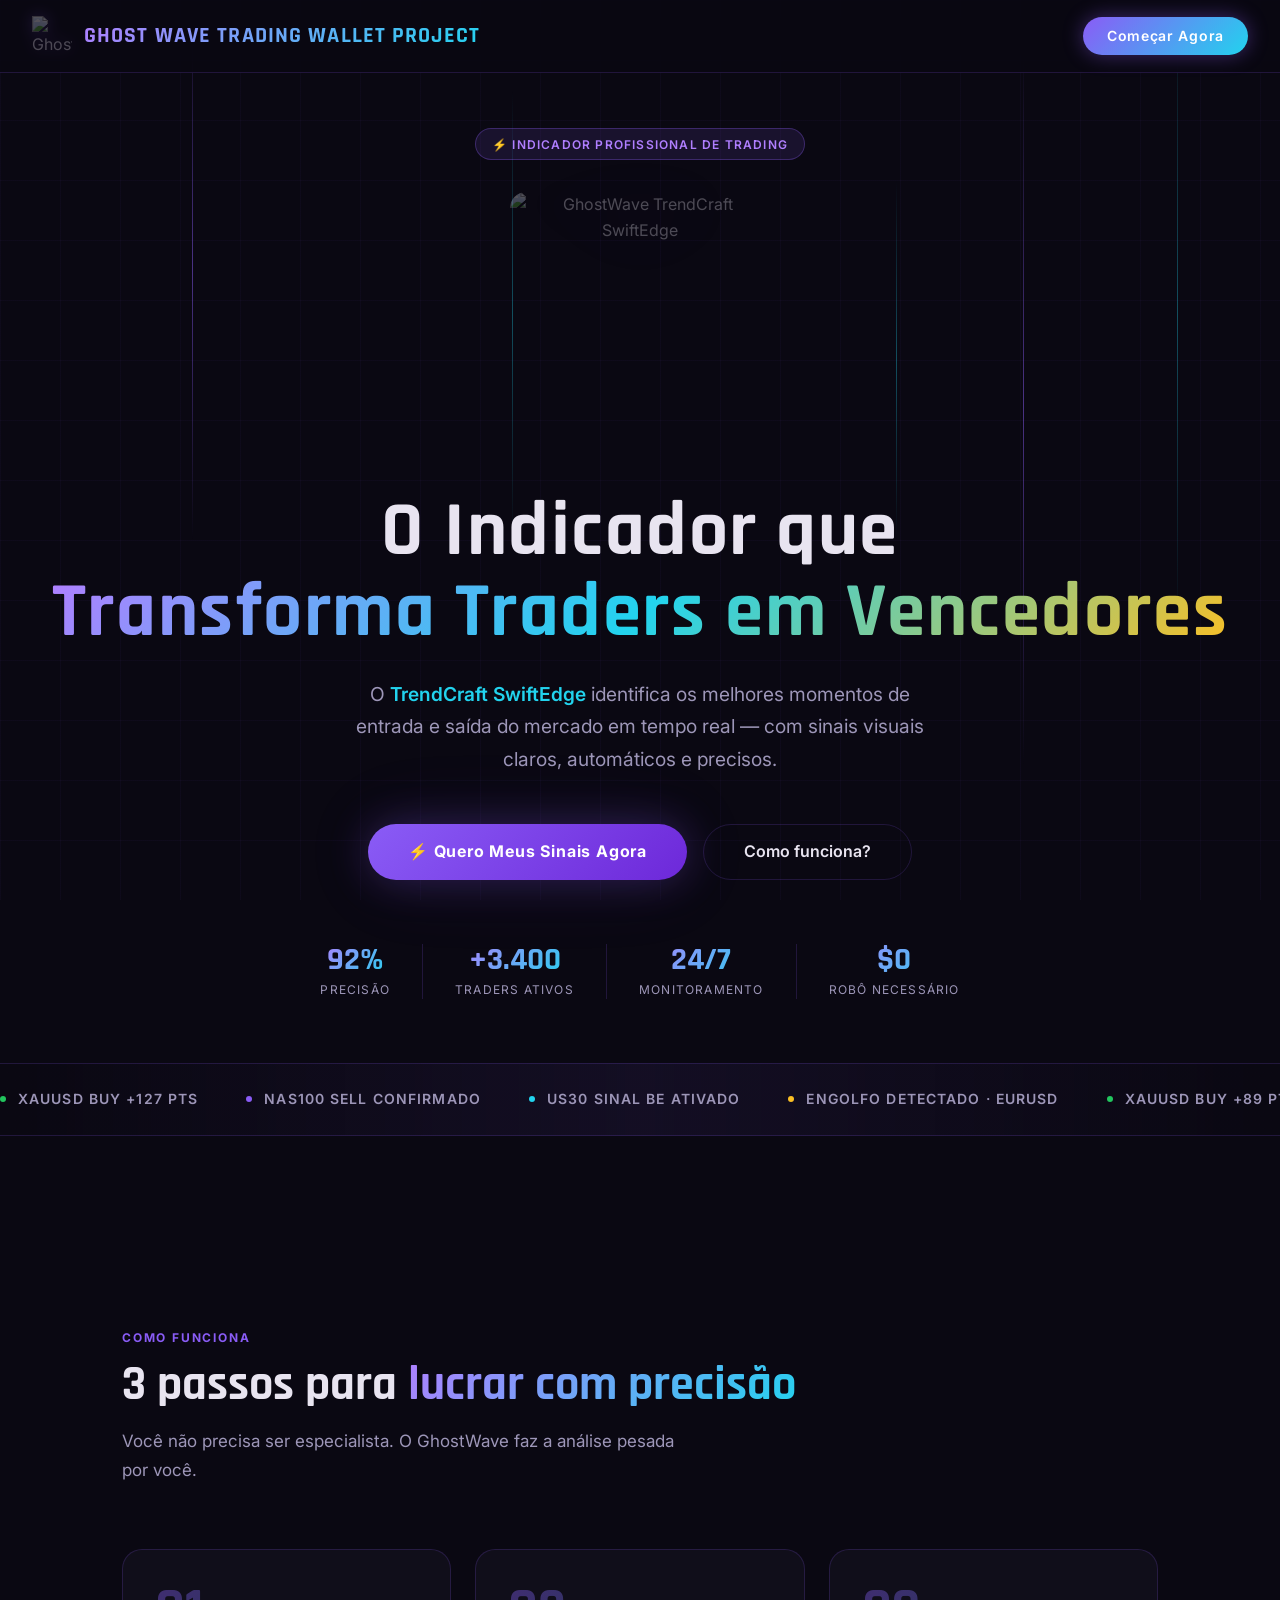
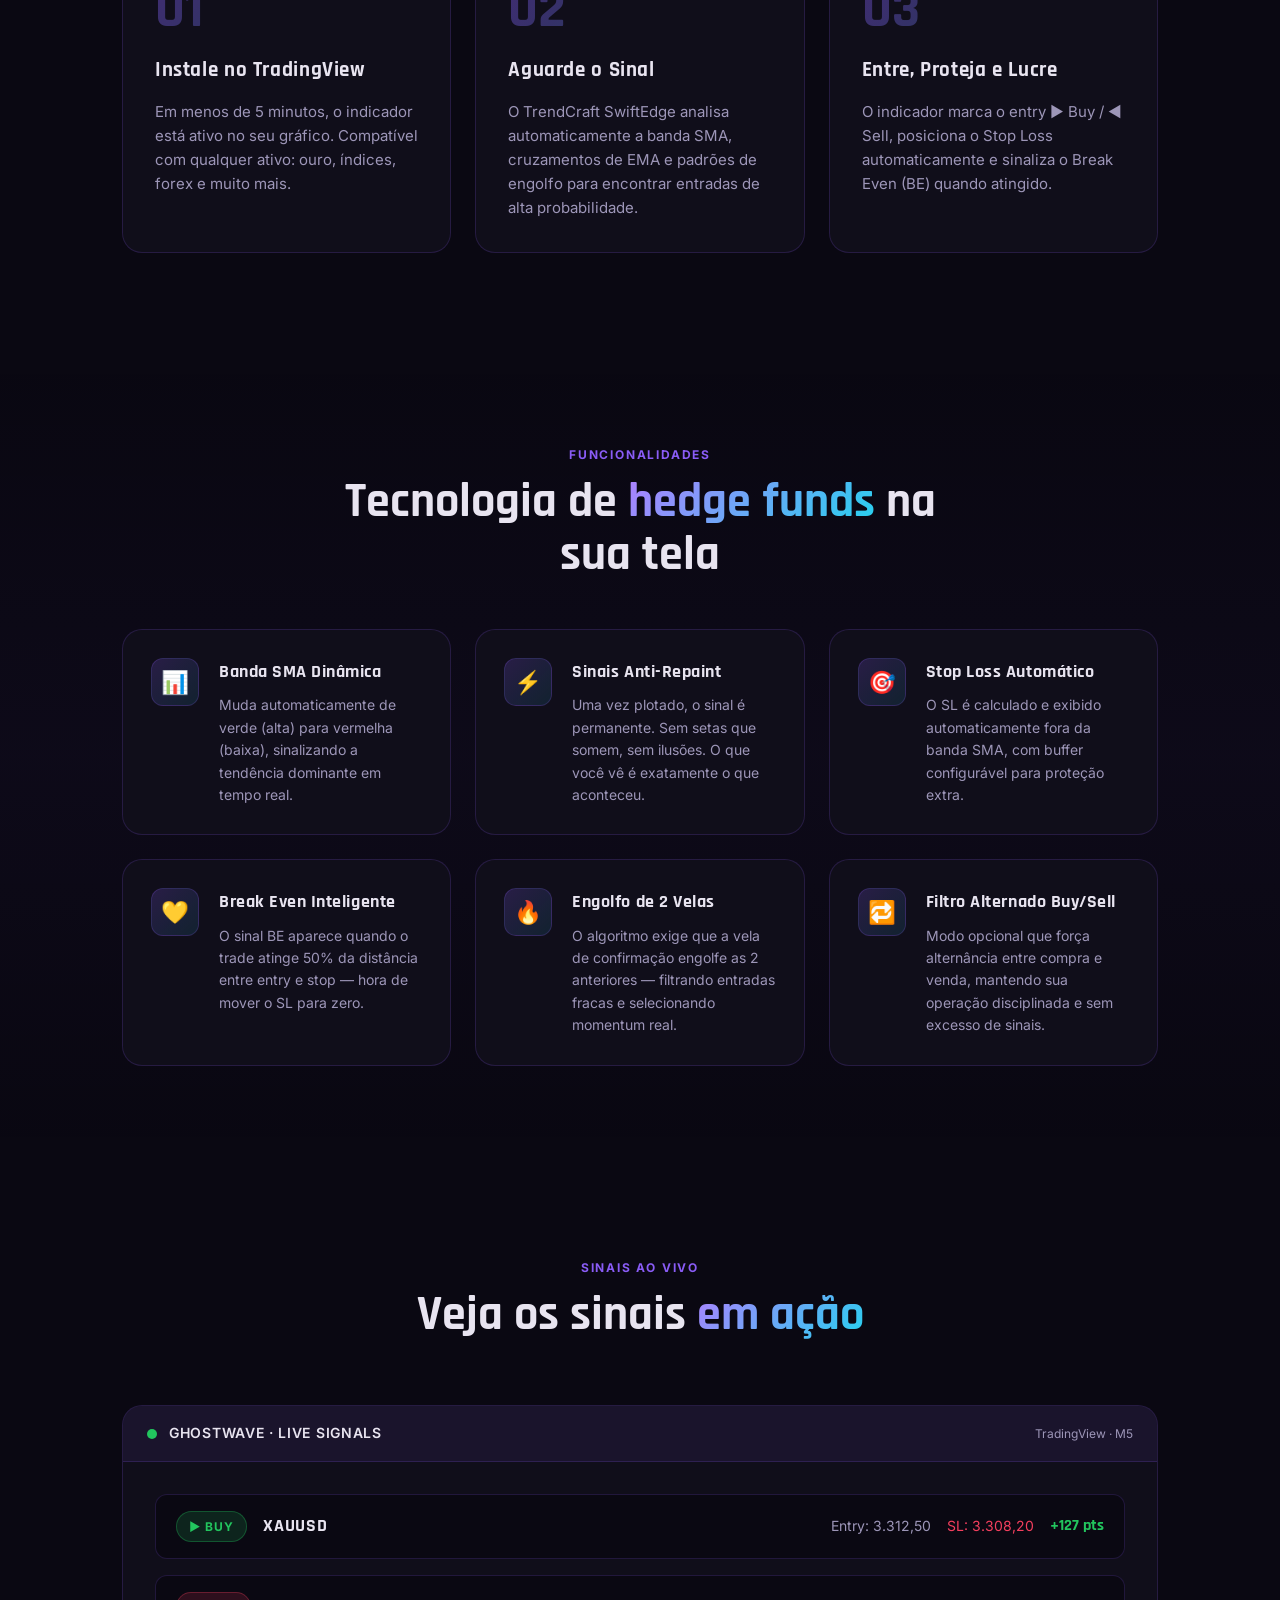
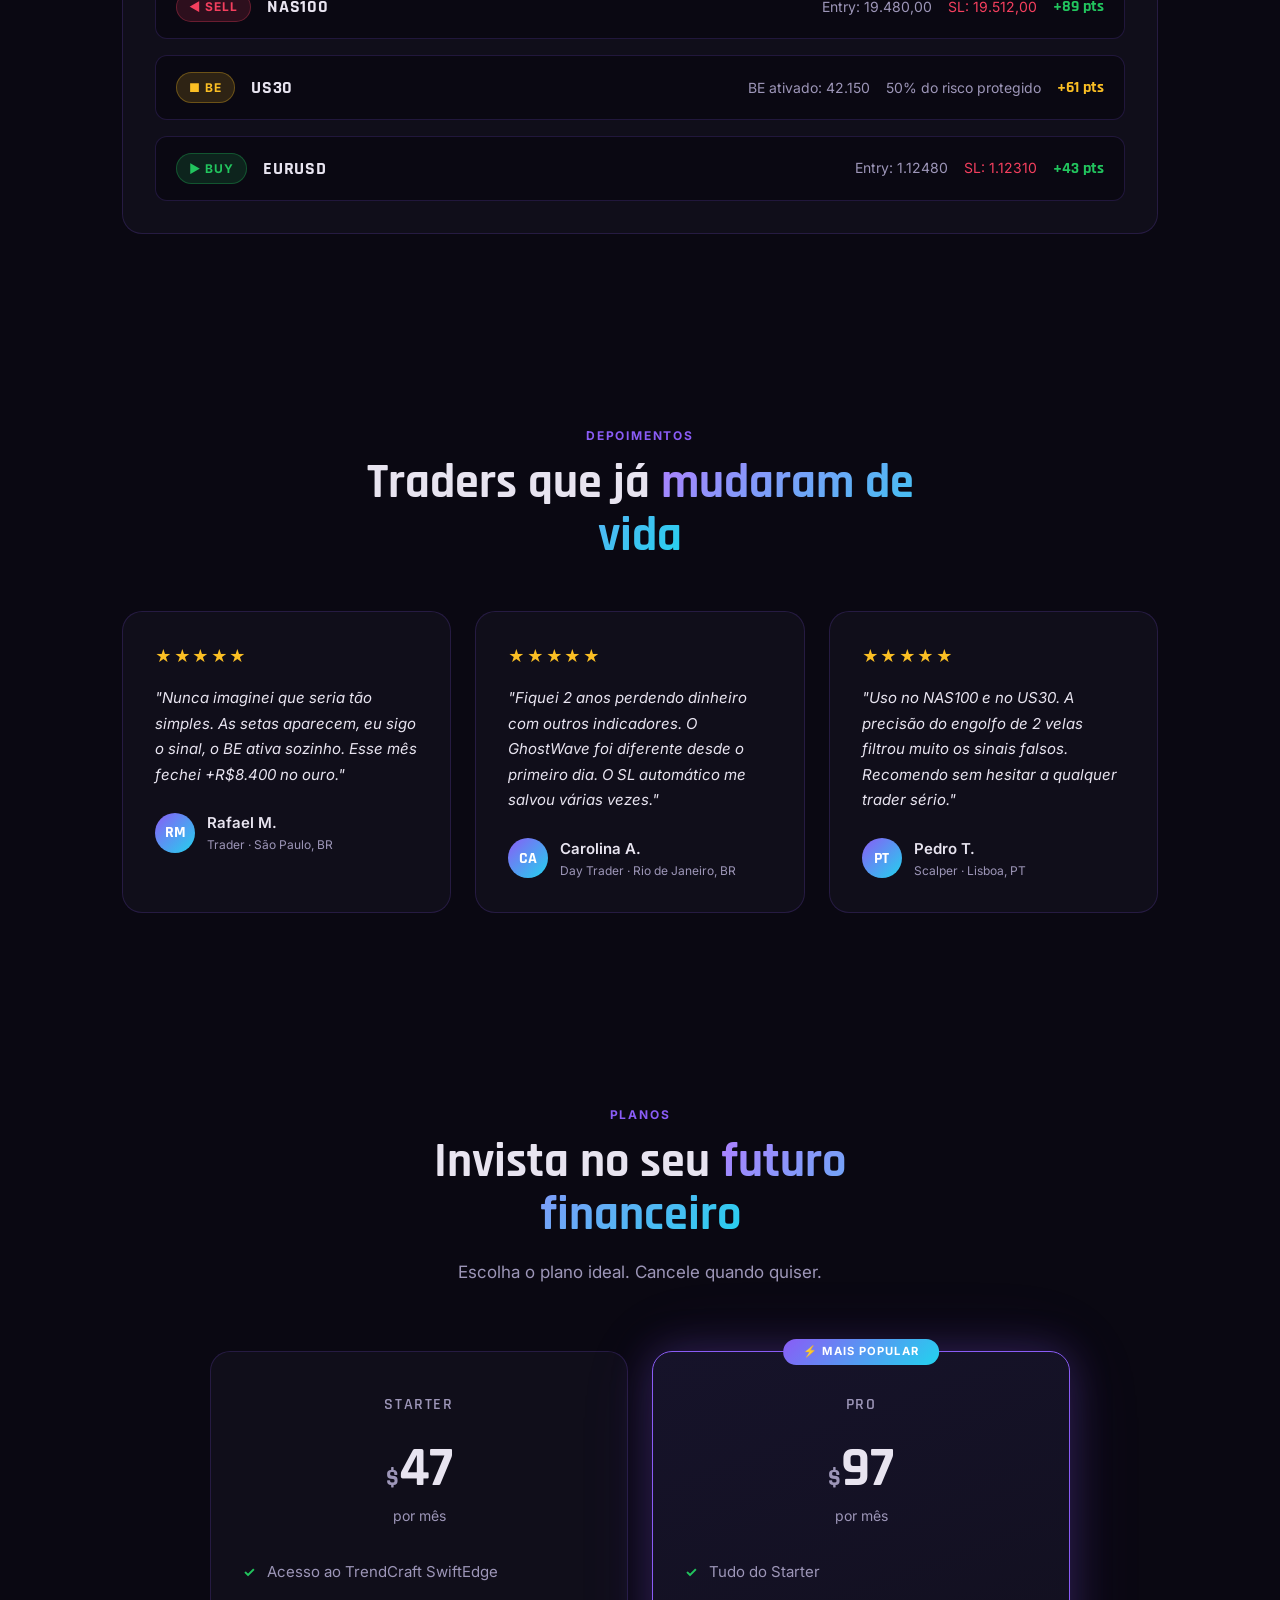
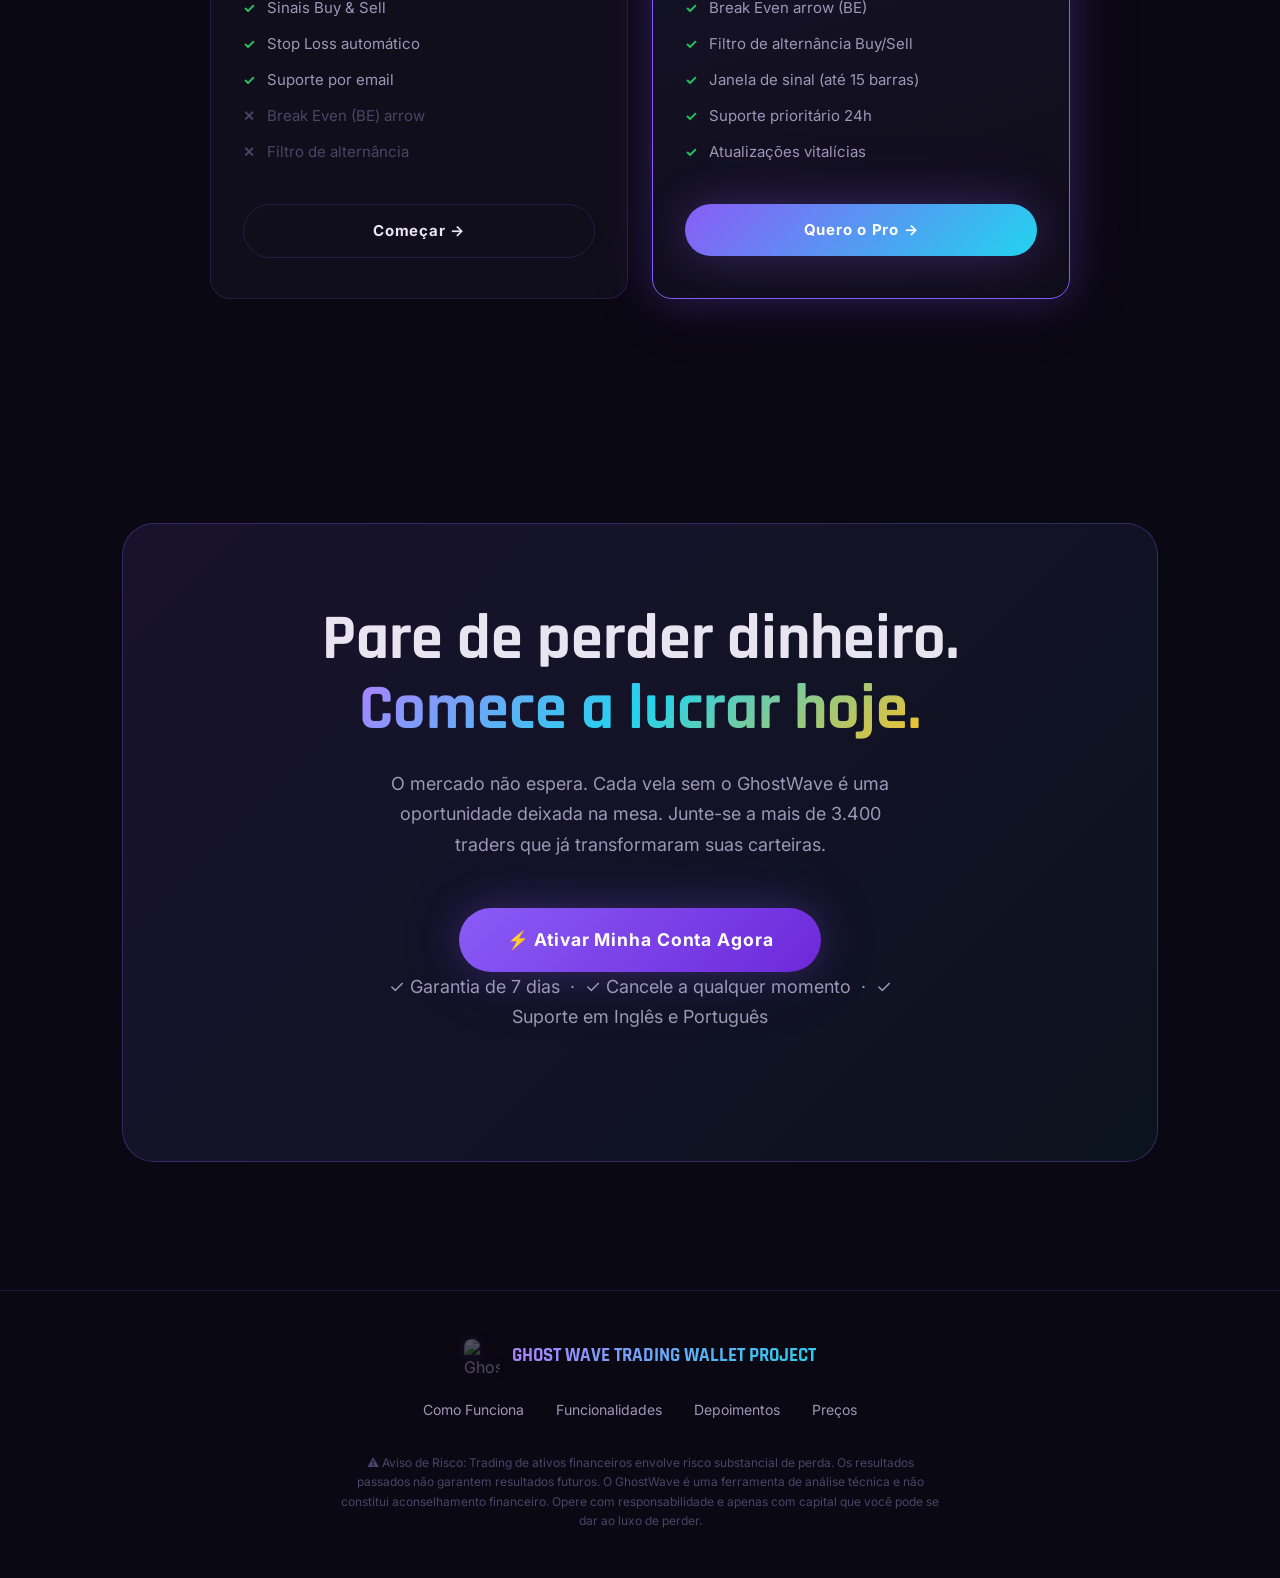
==== index-pt.html @ f81deae2 "Update index-pt.html" ====
<!DOCTYPE html>
<html lang="pt-BR" data-theme="dark">
<head>
<meta charset="UTF-8">
<meta name="viewport" content="width=device-width, initial-scale=1.0">
<title>GhostWave – Trading Wallet Project</title>
<link rel="preconnect" href="https://fonts.googleapis.com">
<link rel="preconnect" href="https://fonts.gstatic.com" crossorigin>
<link href="https://fonts.googleapis.com/css2?family=Rajdhani:wght@400;500;600;700&family=Inter:wght@300;400;500;600;700&display=swap" rel="stylesheet">
<style>
*,*::before,*::after{box-sizing:border-box;margin:0;padding:0}
:root{
  --bg:#0a0812;
  --surface:#100e1a;
  --surface2:#16132a;
  --border:rgba(138,92,246,0.18);
  --text:#e8e4f0;
  --muted:#9d96b8;
  --faint:#4a4468;
  --primary:#8a5cf6;
  --primary-glow:#b07fff;
  --cyan:#22d3ee;
  --cyan-glow:#67e8f9;
  --green:#22c55e;
  --gold:#fbbf24;
  --red:#f43f5e;
  --font-display:"Rajdhani",sans-serif;
  --font-body:"Inter",sans-serif;
  --r-lg:0.75rem;
  --r-xl:1.25rem;
  --shadow-glow:0 0 40px rgba(138,92,246,0.25),0 0 80px rgba(138,92,246,0.1);
  --shadow-cyan:0 0 30px rgba(34,211,238,0.2);
}
html{scroll-behavior:smooth;-webkit-font-smoothing:antialiased}
body{background:var(--bg);color:var(--text);font-family:var(--font-body);font-size:1rem;line-height:1.6;overflow-x:hidden}
img{display:block;max-width:100%;height:auto}
a{color:inherit;text-decoration:none}
button{cursor:pointer;font:inherit;border:none;background:none}
::-webkit-scrollbar{width:4px}
::-webkit-scrollbar-track{background:var(--bg)}
::-webkit-scrollbar-thumb{background:var(--primary);border-radius:999px}

/* BG */
.bg-lightning{position:fixed;inset:0;pointer-events:none;z-index:0;overflow:hidden}
.bg-lightning::before,.bg-lightning::after{content:"";position:absolute;width:1px;background:linear-gradient(to bottom,transparent,rgba(138,92,246,0.5),transparent);animation:lflash 4s infinite}
.bg-lightning::before{height:60%;left:15%;top:0;animation-delay:0s}
.bg-lightning::after{height:80%;right:20%;top:5%;animation-delay:2.1s}
.bolt{position:absolute;width:1px;background:linear-gradient(to bottom,transparent,rgba(34,211,238,0.35),transparent);animation:lflash 6s infinite}
.bolt:nth-child(1){height:50%;left:40%;top:10%;animation-delay:1.3s}
.bolt:nth-child(2){height:70%;right:8%;top:0;animation-delay:3.7s}
.bolt:nth-child(3){height:40%;left:70%;top:20%;animation-delay:0.8s}
@keyframes lflash{0%,90%,100%{opacity:0}92%{opacity:1}94%{opacity:0.3}96%{opacity:0.8}98%{opacity:0}}
.bg-grid{position:fixed;inset:0;pointer-events:none;z-index:0;background-image:linear-gradient(rgba(138,92,246,0.04) 1px,transparent 1px),linear-gradient(90deg,rgba(138,92,246,0.04) 1px,transparent 1px);background-size:60px 60px}

/* NAV */
nav{position:fixed;top:0;left:0;right:0;z-index:100;padding:1rem 2rem;display:flex;align-items:center;justify-content:space-between;backdrop-filter:blur(20px);background:rgba(10,8,18,0.85);border-bottom:1px solid var(--border)}
.nav-logo{display:flex;align-items:center;gap:0.75rem}
.nav-logo img{height:40px;width:auto;filter:drop-shadow(0 0 8px rgba(138,92,246,0.6))}
.nav-logo-text{font-family:var(--font-display);font-size:1.4rem;font-weight:700;letter-spacing:0.05em;background:linear-gradient(135deg,var(--primary-glow),var(--cyan));-webkit-background-clip:text;-webkit-text-fill-color:transparent;background-clip:text}
.nav-cta{background:linear-gradient(135deg,var(--primary),var(--cyan));color:#fff;padding:0.5rem 1.5rem;border-radius:999px;font-weight:600;font-size:0.875rem;letter-spacing:0.05em;transition:all 0.2s;box-shadow:0 0 20px rgba(138,92,246,0.4)}
.nav-cta:hover{transform:translateY(-1px);box-shadow:0 0 30px rgba(138,92,246,0.6)}

/* HERO */
.hero{position:relative;z-index:1;min-height:100vh;display:flex;flex-direction:column;align-items:center;justify-content:center;text-align:center;padding:8rem 2rem 4rem}
.hero-badge{display:inline-flex;align-items:center;gap:0.5rem;background:rgba(138,92,246,0.12);border:1px solid rgba(138,92,246,0.3);padding:0.35rem 1rem;border-radius:999px;font-size:0.75rem;font-weight:600;letter-spacing:0.1em;text-transform:uppercase;color:var(--primary-glow);margin-bottom:2rem;animation:pbadge 3s ease-in-out infinite}
@keyframes pbadge{0%,100%{box-shadow:0 0 0 0 rgba(138,92,246,0.4)}50%{box-shadow:0 0 0 8px rgba(138,92,246,0)}}
.hero-logo{width:min(260px,65vw);margin:0 auto 2.5rem;filter:drop-shadow(0 0 40px rgba(138,92,246,0.5)) drop-shadow(0 0 80px rgba(34,211,238,0.2));animation:float 5s ease-in-out infinite;border-radius:1rem}
@keyframes float{0%,100%{transform:translateY(0)}50%{transform:translateY(-12px)}}
.hero h1{font-family:var(--font-display);font-size:clamp(2.4rem,6vw,5rem);font-weight:700;line-height:1.05;letter-spacing:0.02em;margin-bottom:1.5rem}
.hero h1 .line2{display:block;background:linear-gradient(135deg,var(--primary-glow) 0%,var(--cyan) 50%,var(--gold) 100%);-webkit-background-clip:text;-webkit-text-fill-color:transparent;background-clip:text}
.hero-sub{font-size:clamp(1rem,2vw,1.2rem);color:var(--muted);max-width:600px;margin:0 auto 3rem;line-height:1.7}
.hero-sub strong{color:var(--cyan);font-weight:600}
.hero-actions{display:flex;flex-wrap:wrap;gap:1rem;justify-content:center;margin-bottom:4rem}
.btn-primary{background:linear-gradient(135deg,var(--primary),#6d28d9);color:#fff;padding:0.9rem 2.5rem;border-radius:999px;font-weight:700;font-size:1rem;letter-spacing:0.05em;box-shadow:var(--shadow-glow);transition:all 0.25s;display:inline-flex;align-items:center}
.btn-primary:hover{transform:translateY(-2px);box-shadow:0 0 50px rgba(138,92,246,0.5)}
.btn-secondary{background:transparent;color:var(--text);padding:0.9rem 2.5rem;border-radius:999px;font-weight:600;font-size:1rem;border:1px solid var(--border);transition:all 0.25s}
.btn-secondary:hover{border-color:var(--primary);color:var(--primary-glow)}
.hero-stats{display:flex;flex-wrap:wrap;gap:2rem;justify-content:center}
.stat{text-align:center}
.stat-value{font-family:var(--font-display);font-size:2rem;font-weight:700;background:linear-gradient(135deg,var(--primary-glow),var(--cyan));-webkit-background-clip:text;-webkit-text-fill-color:transparent;background-clip:text;line-height:1}
.stat-label{font-size:0.75rem;color:var(--muted);text-transform:uppercase;letter-spacing:0.1em;margin-top:0.25rem}
.stat-divider{width:1px;background:var(--border);align-self:stretch}

/* MARQUEE */
.marquee-wrap{position:relative;z-index:1;overflow:hidden;padding:1.5rem 0;background:linear-gradient(90deg,var(--bg),rgba(138,92,246,0.08),var(--bg));border-top:1px solid var(--border);border-bottom:1px solid var(--border);margin-bottom:6rem}
.marquee-track{display:flex;gap:3rem;animation:marquee 22s linear infinite;width:max-content}
.marquee-item{display:flex;align-items:center;gap:0.75rem;white-space:nowrap;font-size:0.875rem;font-weight:600;color:var(--muted);text-transform:uppercase;letter-spacing:0.08em}
.marquee-item .dot{width:6px;height:6px;border-radius:50%;background:var(--primary)}
.marquee-item.g .dot{background:var(--green)}
.marquee-item.c .dot{background:var(--cyan)}
.marquee-item.o .dot{background:var(--gold)}
@keyframes marquee{from{transform:translateX(0)}to{transform:translateX(-50%)}}

/* SECTION */
section{position:relative;z-index:1}
.wrap{max-width:1100px;margin:0 auto;padding:0 2rem}
.slabel{font-size:0.75rem;font-weight:700;letter-spacing:0.15em;text-transform:uppercase;color:var(--primary);margin-bottom:0.75rem}
.stitle{font-family:var(--font-display);font-size:clamp(1.8rem,4vw,3rem);font-weight:700;line-height:1.1;margin-bottom:1rem}
.stitle span{background:linear-gradient(135deg,var(--primary-glow),var(--cyan));-webkit-background-clip:text;-webkit-text-fill-color:transparent;background-clip:text}
.sdesc{color:var(--muted);font-size:1.0625rem;max-width:580px;line-height:1.7}

/* HOW */
.how{padding:6rem 0}
.how-grid{display:grid;grid-template-columns:repeat(auto-fit,minmax(280px,1fr));gap:1.5rem;margin-top:4rem}
.how-card{background:var(--surface);border:1px solid var(--border);border-radius:var(--r-xl);padding:2rem;transition:all 0.3s;position:relative;overflow:hidden}
.how-card:hover{border-color:rgba(138,92,246,0.4);transform:translateY(-4px);box-shadow:var(--shadow-glow)}
.how-num{font-family:var(--font-display);font-size:3.5rem;font-weight:700;line-height:1;background:linear-gradient(135deg,rgba(138,92,246,0.4),rgba(34,211,238,0.25));-webkit-background-clip:text;-webkit-text-fill-color:transparent;background-clip:text;margin-bottom:1rem}
.how-card h3{font-family:var(--font-display);font-size:1.3rem;font-weight:700;margin-bottom:0.75rem;letter-spacing:0.03em}
.how-card p{color:var(--muted);font-size:0.9375rem;line-height:1.6}

/* FEATURES */
.features{padding:6rem 0;background:linear-gradient(180deg,transparent,rgba(138,92,246,0.03),transparent)}
.feat-grid{display:grid;grid-template-columns:repeat(auto-fit,minmax(320px,1fr));gap:1.5rem;margin-top:3rem}
.feat-card{background:var(--surface);border:1px solid var(--border);border-radius:var(--r-xl);padding:1.75rem;display:flex;gap:1.25rem;align-items:flex-start;transition:all 0.3s}
.feat-card:hover{border-color:rgba(34,211,238,0.3);box-shadow:var(--shadow-cyan)}
.feat-icon{width:48px;height:48px;flex-shrink:0;border-radius:var(--r-lg);display:flex;align-items:center;justify-content:center;font-size:1.4rem;background:linear-gradient(135deg,rgba(138,92,246,0.2),rgba(34,211,238,0.1));border:1px solid rgba(138,92,246,0.2)}
.feat-card h3{font-family:var(--font-display);font-size:1.1rem;font-weight:700;margin-bottom:0.5rem;letter-spacing:0.03em}
.feat-card p{color:var(--muted);font-size:0.875rem;line-height:1.6}

/* SIGNALS */
.signal-section{padding:6rem 0}
.signal-box{background:var(--surface);border:1px solid var(--border);border-radius:var(--r-xl);overflow:hidden;margin-top:4rem}
.signal-hdr{background:rgba(138,92,246,0.08);border-bottom:1px solid var(--border);padding:1rem 1.5rem;display:flex;align-items:center;gap:0.75rem}
.sdot{width:10px;height:10px;border-radius:50%;animation:blink 1.5s ease-in-out infinite}
.sdot.g{background:var(--green)}
@keyframes blink{0%,100%{opacity:1}50%{opacity:0.3}}
.signal-body{padding:2rem}
.srows{display:flex;flex-direction:column;gap:1rem}
.srow{display:flex;align-items:center;gap:1rem;padding:1rem 1.25rem;border-radius:var(--r-lg);background:var(--bg);border:1px solid var(--border);flex-wrap:wrap}
.sbadge{padding:0.3rem 0.75rem;border-radius:999px;font-size:0.75rem;font-weight:700;letter-spacing:0.08em;text-transform:uppercase;white-space:nowrap}
.sbadge.buy{background:rgba(34,197,94,0.15);color:var(--green);border:1px solid rgba(34,197,94,0.3)}
.sbadge.sell{background:rgba(244,63,94,0.15);color:var(--red);border:1px solid rgba(244,63,94,0.3)}
.sbadge.be{background:rgba(251,191,36,0.15);color:var(--gold);border:1px solid rgba(251,191,36,0.3)}
.spair{font-family:var(--font-display);font-size:1.1rem;font-weight:700;letter-spacing:0.05em;flex:1;min-width:80px}
.sprice{font-size:0.875rem;color:var(--muted)}
.sprofit{font-family:var(--font-display);font-size:1rem;font-weight:700;color:var(--green);white-space:nowrap}

/* TESTI */
.testi{padding:6rem 0}
.testi-grid{display:grid;grid-template-columns:repeat(auto-fit,minmax(300px,1fr));gap:1.5rem;margin-top:3rem}
.tcard{background:var(--surface);border:1px solid var(--border);border-radius:var(--r-xl);padding:2rem;transition:all 0.3s}
.tcard:hover{border-color:rgba(138,92,246,0.35);transform:translateY(-3px)}
.tstars{color:var(--gold);font-size:1rem;margin-bottom:1rem;letter-spacing:0.1em}
.ttext{color:var(--text);font-size:0.9375rem;line-height:1.7;margin-bottom:1.5rem;font-style:italic}
.tauthor{display:flex;align-items:center;gap:0.75rem}
.tavatar{width:40px;height:40px;border-radius:50%;background:linear-gradient(135deg,var(--primary),var(--cyan));display:flex;align-items:center;justify-content:center;font-family:var(--font-display);font-weight:700;font-size:1rem;color:#fff;flex-shrink:0}
.tname{font-weight:600;font-size:0.9375rem}
.trole{font-size:0.75rem;color:var(--muted)}

/* PRICING */
.pricing{padding:6rem 0}
.price-grid{display:grid;grid-template-columns:repeat(auto-fit,minmax(280px,1fr));gap:1.5rem;margin-top:4rem;max-width:860px;margin-left:auto;margin-right:auto}
.pcard{background:var(--surface);border:1px solid var(--border);border-radius:var(--r-xl);padding:2.5rem 2rem;text-align:center;transition:all 0.3s;position:relative}
.pcard.featured{border-color:var(--primary);box-shadow:var(--shadow-glow);background:linear-gradient(160deg,var(--surface2),var(--surface))}
.pbadge{position:absolute;top:-13px;left:50%;transform:translateX(-50%);background:linear-gradient(135deg,var(--primary),var(--cyan));color:#fff;padding:0.25rem 1.25rem;border-radius:999px;font-size:0.7rem;font-weight:700;letter-spacing:0.1em;text-transform:uppercase;white-space:nowrap}
.pname{font-family:var(--font-display);font-size:1rem;font-weight:600;color:var(--muted);text-transform:uppercase;letter-spacing:0.1em;margin-bottom:1.5rem}
.pvalue{font-family:var(--font-display);font-size:3.5rem;font-weight:700;line-height:1;margin-bottom:0.5rem}
.pvalue span{font-size:1.5rem;color:var(--muted)}
.pperiod{font-size:0.875rem;color:var(--muted);margin-bottom:2rem}
.pfeats{list-style:none;text-align:left;margin-bottom:2.5rem;display:flex;flex-direction:column;gap:0.75rem}
.pfeats li{display:flex;align-items:center;gap:0.75rem;font-size:0.9375rem;color:var(--muted)}
.pfeats li::before{content:"\2713";color:var(--green);font-weight:700;font-size:0.875rem;flex-shrink:0}
.pfeats li.no{color:var(--faint)}
.pfeats li.no::before{content:"\2715";color:var(--faint)}
.pbtn{width:100%;padding:0.875rem;border-radius:999px;font-weight:700;font-size:0.9375rem;letter-spacing:0.05em;transition:all 0.25s}
.pbtn.outline{border:1px solid var(--border);color:var(--text)}
.pbtn.outline:hover{border-color:var(--primary);color:var(--primary-glow)}
.pbtn.filled{background:linear-gradient(135deg,var(--primary),var(--cyan));color:#fff;box-shadow:var(--shadow-glow)}
.pbtn.filled:hover{transform:translateY(-2px);box-shadow:0 0 40px rgba(138,92,246,0.5)}

/* CTA */
.cta-sec{padding:8rem 0;text-align:center}
.cta-inner{background:linear-gradient(135deg,rgba(138,92,246,0.12),rgba(34,211,238,0.06));border:1px solid rgba(138,92,246,0.3);border-radius:2rem;padding:5rem 3rem;position:relative;overflow:hidden}
.cta-inner h2{font-family:var(--font-display);font-size:clamp(2rem,5vw,4rem);font-weight:700;line-height:1.1;margin-bottom:1.5rem}
.cta-inner h2 span{background:linear-gradient(135deg,var(--primary-glow),var(--cyan),var(--gold));-webkit-background-clip:text;-webkit-text-fill-color:transparent;background-clip:text}
.cta-inner p{color:var(--muted);font-size:1.125rem;max-width:520px;margin:0 auto 3rem;line-height:1.7}
.cta-note{margin-top:1.5rem;font-size:0.8125rem;color:var(--faint)}

/* FOOTER */
footer{border-top:1px solid var(--border);padding:3rem 2rem;text-align:center;position:relative;z-index:1}
.flogo{display:flex;align-items:center;justify-content:center;gap:0.75rem;margin-bottom:1.5rem}
.flogo img{height:36px;filter:drop-shadow(0 0 6px rgba(138,92,246,0.5));border-radius:0.5rem}
.flogo span{font-family:var(--font-display);font-size:1.2rem;font-weight:700;background:linear-gradient(135deg,var(--primary-glow),var(--cyan));-webkit-background-clip:text;-webkit-text-fill-color:transparent;background-clip:text}
.flinks{display:flex;flex-wrap:wrap;gap:2rem;justify-content:center;margin-bottom:2rem}
.flinks a{font-size:0.875rem;color:var(--muted);transition:color 0.2s}
.flinks a:hover{color:var(--primary-glow)}
.fdis{font-size:0.75rem;color:var(--faint);max-width:600px;margin:0 auto;line-height:1.6}

/* FADE */
.fi{opacity:1}
@supports(animation-timeline:scroll()){
  .fi{opacity:0;animation:rfade linear both;animation-timeline:view();animation-range:entry 0% entry 80%}
  @keyframes rfade{to{opacity:1}}
}

@media(max-width:768px){
  nav{padding:1rem}
  .hero{padding:7rem 1.5rem 4rem}
  .hero-stats{gap:1.5rem}
  .stat-divider{display:none}
  .wrap{padding:0 1.5rem}
  .cta-inner{padding:3rem 1.5rem}
  .price-grid{max-width:100%}
  .srow{gap:0.5rem}
}
</style>
</head>
<body>

<div class="bg-lightning"><div class="bolt"></div><div class="bolt"></div><div class="bolt"></div></div>
<div class="bg-grid"></div>

<!-- NAV -->
<nav>
  <div class="nav-logo">
    <img src="" onerror="this.style.opacity='0.3'" alt="GhostWave" width="40" height="40">
    <span class="nav-logo-text">GHOST WAVE TRADING WALLET PROJECT</span>
  </div>
  <a href="#pricing" class="nav-cta">Começar Agora</a>
</nav>

<!-- HERO -->
<section class="hero">
  <div class="hero-badge">⚡ Indicador Profissional de Trading</div>
  <img src="logo.jpeg" onerror="this.style.opacity='0.3'" alt="GhostWave TrendCraft SwiftEdge" class="hero-logo" width="260" height="260" loading="eager">
  <h1>
    <span>O Indicador que</span>
    <span class="line2">Transforma Traders em Vencedores</span>
  </h1>
  <p class="hero-sub">
    O <strong>TrendCraft SwiftEdge</strong> identifica os melhores momentos de entrada e saída do mercado em tempo real — com sinais visuais claros, automáticos e precisos.
  </p>
  <div class="hero-actions">
    <a href="#pricing" class="btn-primary">⚡ Quero Meus Sinais Agora</a>
    <a href="#how" class="btn-secondary">Como funciona?</a>
  </div>
  <div class="hero-stats">
    <div class="stat"><div class="stat-value">92%</div><div class="stat-label">Precisão</div></div>
    <div class="stat-divider"></div>
    <div class="stat"><div class="stat-value">+3.400</div><div class="stat-label">Traders Ativos</div></div>
    <div class="stat-divider"></div>
    <div class="stat"><div class="stat-value">24/7</div><div class="stat-label">Monitoramento</div></div>
    <div class="stat-divider"></div>
    <div class="stat"><div class="stat-value">$0</div><div class="stat-label">Robô Necessário</div></div>
  </div>
</section>

<!-- MARQUEE -->
<div class="marquee-wrap">
  <div class="marquee-track">
    <div class="marquee-item g"><span class="dot"></span>XAUUSD BUY +127 pts</div>
    <div class="marquee-item"><span class="dot"></span>NAS100 SELL confirmado</div>
    <div class="marquee-item c"><span class="dot"></span>US30 Sinal BE ativado</div>
    <div class="marquee-item o"><span class="dot"></span>Engolfo detectado · EURUSD</div>
    <div class="marquee-item g"><span class="dot"></span>XAUUSD BUY +89 pts</div>
    <div class="marquee-item"><span class="dot"></span>Banda SMA confirmada · US30</div>
    <div class="marquee-item c"><span class="dot"></span>EMA crossover · NAS100</div>
    <div class="marquee-item o"><span class="dot"></span>Flag BUY plotada · XAUUSD</div>
    <div class="marquee-item g"><span class="dot"></span>XAUUSD BUY +127 pts</div>
    <div class="marquee-item"><span class="dot"></span>NAS100 SELL confirmado</div>
    <div class="marquee-item c"><span class="dot"></span>US30 Sinal BE ativado</div>
    <div class="marquee-item o"><span class="dot"></span>Engolfo detectado · EURUSD</div>
    <div class="marquee-item g"><span class="dot"></span>XAUUSD BUY +89 pts</div>
    <div class="marquee-item"><span class="dot"></span>Banda SMA confirmada · US30</div>
    <div class="marquee-item c"><span class="dot"></span>EMA crossover · NAS100</div>
    <div class="marquee-item o"><span class="dot"></span>Flag BUY plotada · XAUUSD</div>
  </div>
</div>

<!-- HOW -->
<section class="how" id="how">
  <div class="wrap">
    <div class="fi">
      <p class="slabel">Como Funciona</p>
      <h2 class="stitle">3 passos para <span>lucrar com precisão</span></h2>
      <p class="sdesc">Você não precisa ser especialista. O GhostWave faz a análise pesada por você.</p>
    </div>
    <div class="how-grid">
      <div class="how-card fi">
        <div class="how-num">01</div>
        <h3>Instale no TradingView</h3>
        <p>Em menos de 5 minutos, o indicador está ativo no seu gráfico. Compatível com qualquer ativo: ouro, índices, forex e muito mais.</p>
      </div>
      <div class="how-card fi">
        <div class="how-num">02</div>
        <h3>Aguarde o Sinal</h3>
        <p>O TrendCraft SwiftEdge analisa automaticamente a banda SMA, cruzamentos de EMA e padrões de engolfo para encontrar entradas de alta probabilidade.</p>
      </div>
      <div class="how-card fi">
        <div class="how-num">03</div>
        <h3>Entre, Proteja e Lucre</h3>
        <p>O indicador marca o entry ▶ Buy / ◀ Sell, posiciona o Stop Loss automaticamente e sinaliza o Break Even (BE) quando atingido.</p>
      </div>
    </div>
  </div>
</section>

<!-- FEATURES -->
<section class="features" id="features">
  <div class="wrap">
    <div class="fi" style="text-align:center;max-width:600px;margin:0 auto">
      <p class="slabel">Funcionalidades</p>
      <h2 class="stitle">Tecnologia de <span>hedge funds</span> na sua tela</h2>
    </div>
    <div class="feat-grid">
      <div class="feat-card fi"><div class="feat-icon">📊</div><div><h3>Banda SMA Dinâmica</h3><p>Muda automaticamente de verde (alta) para vermelha (baixa), sinalizando a tendência dominante em tempo real.</p></div></div>
      <div class="feat-card fi"><div class="feat-icon">⚡</div><div><h3>Sinais Anti-Repaint</h3><p>Uma vez plotado, o sinal é permanente. Sem setas que somem, sem ilusões. O que você vê é exatamente o que aconteceu.</p></div></div>
      <div class="feat-card fi"><div class="feat-icon">🎯</div><div><h3>Stop Loss Automático</h3><p>O SL é calculado e exibido automaticamente fora da banda SMA, com buffer configurável para proteção extra.</p></div></div>
      <div class="feat-card fi"><div class="feat-icon">💛</div><div><h3>Break Even Inteligente</h3><p>O sinal BE aparece quando o trade atinge 50% da distância entre entry e stop — hora de mover o SL para zero.</p></div></div>
      <div class="feat-card fi"><div class="feat-icon">🔥</div><div><h3>Engolfo de 2 Velas</h3><p>O algoritmo exige que a vela de confirmação engolfe as 2 anteriores — filtrando entradas fracas e selecionando momentum real.</p></div></div>
      <div class="feat-card fi"><div class="feat-icon">🔁</div><div><h3>Filtro Alternado Buy/Sell</h3><p>Modo opcional que força alternância entre compra e venda, mantendo sua operação disciplinada e sem excesso de sinais.</p></div></div>
    </div>
  </div>
</section>

<!-- SIGNALS -->
<section class="signal-section" id="signals">
  <div class="wrap">
    <div class="fi" style="text-align:center;max-width:600px;margin:0 auto">
      <p class="slabel">Sinais ao Vivo</p>
      <h2 class="stitle">Veja os sinais <span>em ação</span></h2>
    </div>
    <div class="signal-box fi">
      <div class="signal-hdr">
        <div class="sdot g"></div>
        <span style="font-size:0.875rem;font-weight:600;letter-spacing:0.05em">GHOSTWAVE · LIVE SIGNALS</span>
        <div style="margin-left:auto;font-size:0.75rem;color:var(--muted)">TradingView · M5</div>
      </div>
      <div class="signal-body">
        <div class="srows">
          <div class="srow"><span class="sbadge buy">▶ BUY</span><span class="spair">XAUUSD</span><span class="sprice">Entry: 3.312,50</span><span class="sprice" style="color:var(--red)">SL: 3.308,20</span><span class="sprofit">+127 pts</span></div>
          <div class="srow"><span class="sbadge sell">◀ SELL</span><span class="spair">NAS100</span><span class="sprice">Entry: 19.480,00</span><span class="sprice" style="color:var(--red)">SL: 19.512,00</span><span class="sprofit">+89 pts</span></div>
          <div class="srow"><span class="sbadge be">■ BE</span><span class="spair">US30</span><span class="sprice">BE ativado: 42.150</span><span class="sprice">50% do risco protegido</span><span class="sprofit" style="color:var(--gold)">+61 pts</span></div>
          <div class="srow"><span class="sbadge buy">▶ BUY</span><span class="spair">EURUSD</span><span class="sprice">Entry: 1.12480</span><span class="sprice" style="color:var(--red)">SL: 1.12310</span><span class="sprofit">+43 pts</span></div>
        </div>
      </div>
    </div>
  </div>
</section>

<!-- TESTI -->
<section class="testi" id="testimonials">
  <div class="wrap">
    <div class="fi" style="text-align:center;max-width:600px;margin:0 auto">
      <p class="slabel">Depoimentos</p>
      <h2 class="stitle">Traders que já <span>mudaram de vida</span></h2>
    </div>
    <div class="testi-grid">
      <div class="tcard fi"><div class="tstars">★★★★★</div><p class="ttext">"Nunca imaginei que seria tão simples. As setas aparecem, eu sigo o sinal, o BE ativa sozinho. Esse mês fechei +R$8.400 no ouro."</p><div class="tauthor"><div class="tavatar">RM</div><div><div class="tname">Rafael M.</div><div class="trole">Trader · São Paulo, BR</div></div></div></div>
      <div class="tcard fi"><div class="tstars">★★★★★</div><p class="ttext">"Fiquei 2 anos perdendo dinheiro com outros indicadores. O GhostWave foi diferente desde o primeiro dia. O SL automático me salvou várias vezes."</p><div class="tauthor"><div class="tavatar">CA</div><div><div class="tname">Carolina A.</div><div class="trole">Day Trader · Rio de Janeiro, BR</div></div></div></div>
      <div class="tcard fi"><div class="tstars">★★★★★</div><p class="ttext">"Uso no NAS100 e no US30. A precisão do engolfo de 2 velas filtrou muito os sinais falsos. Recomendo sem hesitar a qualquer trader sério."</p><div class="tauthor"><div class="tavatar">PT</div><div><div class="tname">Pedro T.</div><div class="trole">Scalper · Lisboa, PT</div></div></div></div>
    </div>
  </div>
</section>

<!-- PRICING -->
<section class="pricing" id="pricing">
  <div class="wrap">
    <div class="fi" style="text-align:center;max-width:600px;margin:0 auto">
      <p class="slabel">Planos</p>
      <h2 class="stitle">Invista no seu <span>futuro financeiro</span></h2>
      <p class="sdesc" style="margin:0 auto">Escolha o plano ideal. Cancele quando quiser.</p>
    </div>
    <div class="price-grid">
      <div class="pcard fi">
        <div class="pname">Starter</div>
        <div class="pvalue"><span>$</span>47</div>
        <div class="pperiod">por mês</div>
        <ul class="pfeats">
          <li>Acesso ao TrendCraft SwiftEdge</li>
          <li>Sinais Buy &amp; Sell</li>
          <li>Stop Loss automático</li>
          <li>Suporte por email</li>
          <li class="no">Break Even (BE) arrow</li>
          <li class="no">Filtro de alternância</li>
        </ul>
        <button class="pbtn outline">Começar →</button>
      </div>
      <div class="pcard featured fi">
        <div class="pbadge">⚡ MAIS POPULAR</div>
        <div class="pname">Pro</div>
        <div class="pvalue"><span>$</span>97</div>
        <div class="pperiod">por mês</div>
        <ul class="pfeats">
          <li>Tudo do Starter</li>
          <li>Break Even arrow (BE)</li>
          <li>Filtro de alternância Buy/Sell</li>
          <li>Janela de sinal (até 15 barras)</li>
          <li>Suporte prioritário 24h</li>
          <li>Atualizações vitalícias</li>
        </ul>
        <button class="pbtn filled">Quero o Pro →</button>
      </div>
    </div>
  </div>
</section>

<!-- CTA -->
<section class="cta-sec">
  <div class="wrap">
    <div class="cta-inner fi">
      <h2>Pare de perder dinheiro.<br><span>Comece a lucrar hoje.</span></h2>
      <p>O mercado não espera. Cada vela sem o GhostWave é uma oportunidade deixada na mesa. Junte-se a mais de 3.400 traders que já transformaram suas carteiras.</p>
      <a href="#pricing" class="btn-primary" style="font-size:1.1rem;padding:1.1rem 3rem">⚡ Ativar Minha Conta Agora</a>
      <p class="cta-note">✓ Garantia de 7 dias &nbsp;·&nbsp; ✓ Cancele a qualquer momento &nbsp;·&nbsp; ✓ Suporte em Inglês e Português</p>
    </div>
  </div>
</section>

<!-- FOOTER -->
<footer>
  <div class="flogo">
    <img src="" onerror="this.style.opacity='0.3'" alt="GhostWave" width="36" height="36" loading="lazy">
    <span>GHOST WAVE TRADING WALLET PROJECT</span>
  </div>
  <div class="flinks">
    <a href="#how">Como Funciona</a>
    <a href="#features">Funcionalidades</a>
    <a href="#testimonials">Depoimentos</a>
    <a href="#pricing">Preços</a>
  </div>
  <p class="fdis">⚠️ Aviso de Risco: Trading de ativos financeiros envolve risco substancial de perda. Os resultados passados não garantem resultados futuros. O GhostWave é uma ferramenta de análise técnica e não constitui aconselhamento financeiro. Opere com responsabilidade e apenas com capital que você pode se dar ao luxo de perder.</p>
</footer>

</body>
</html>
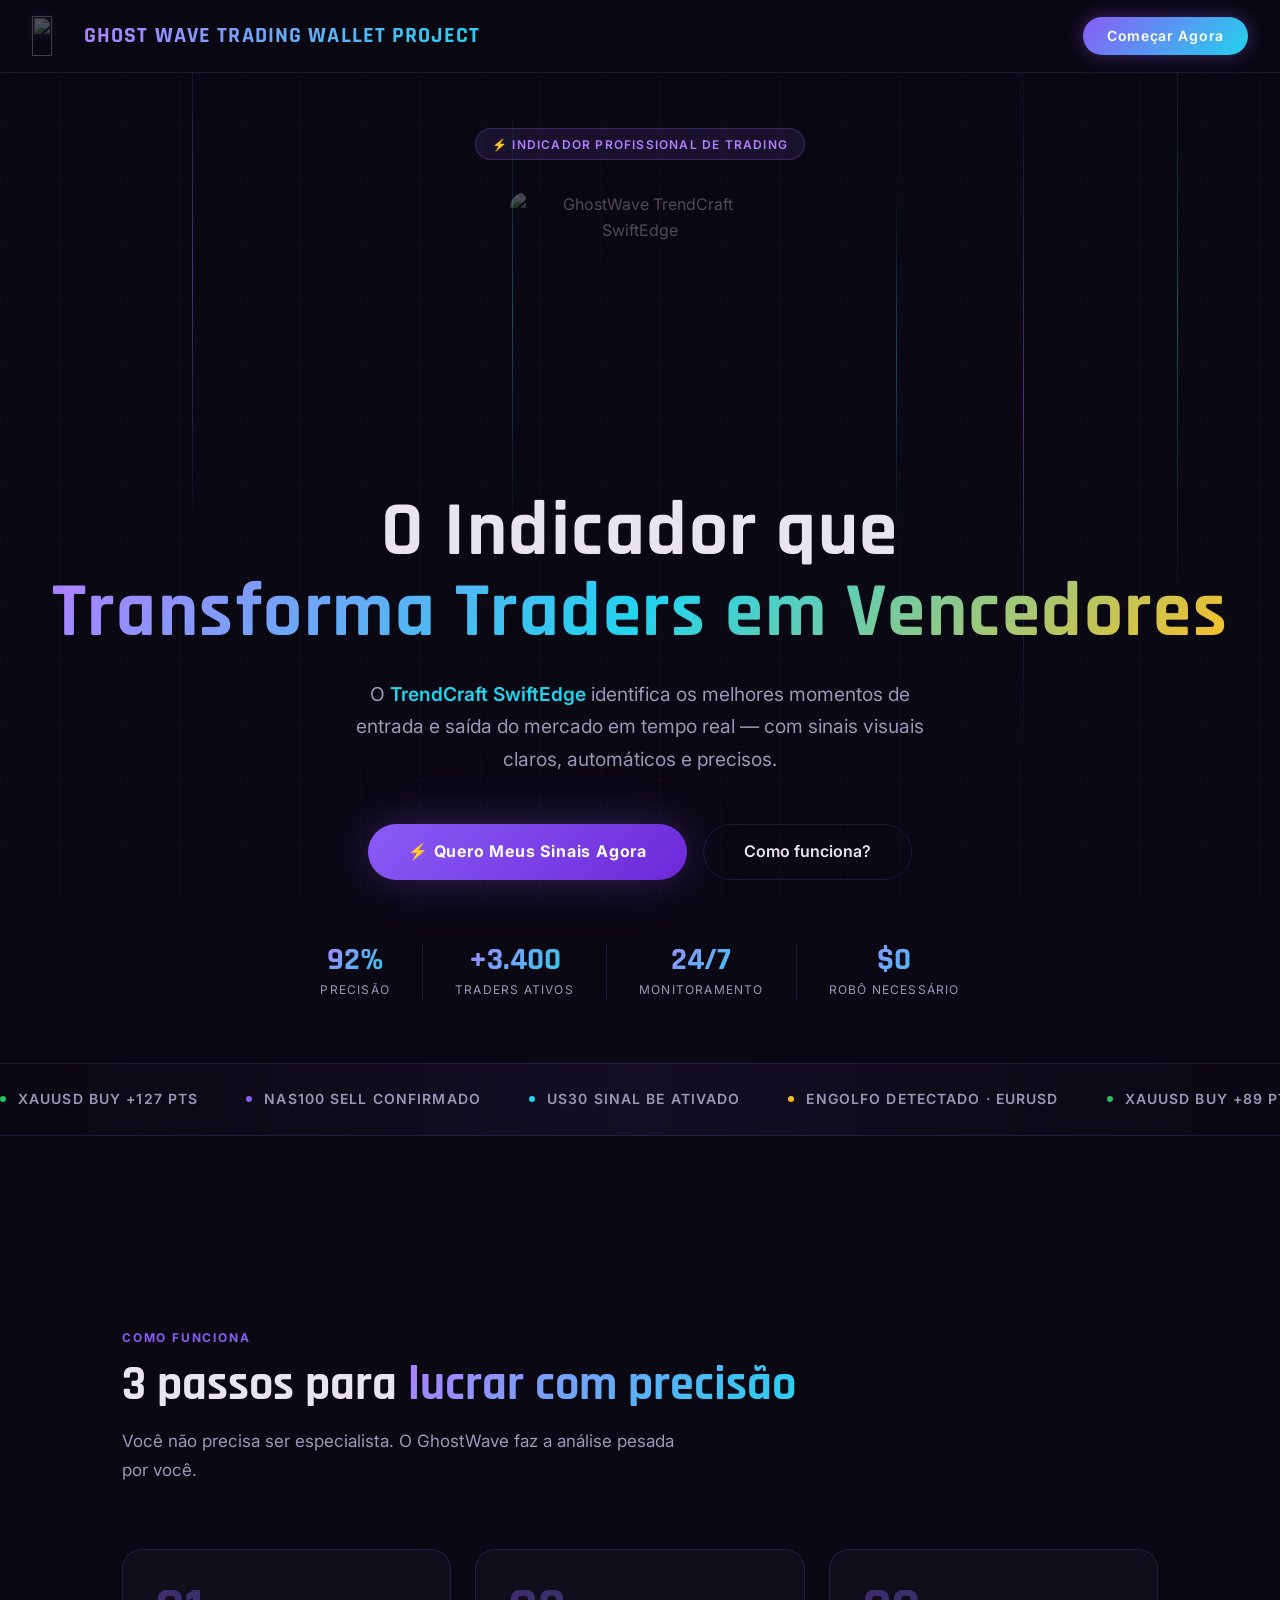
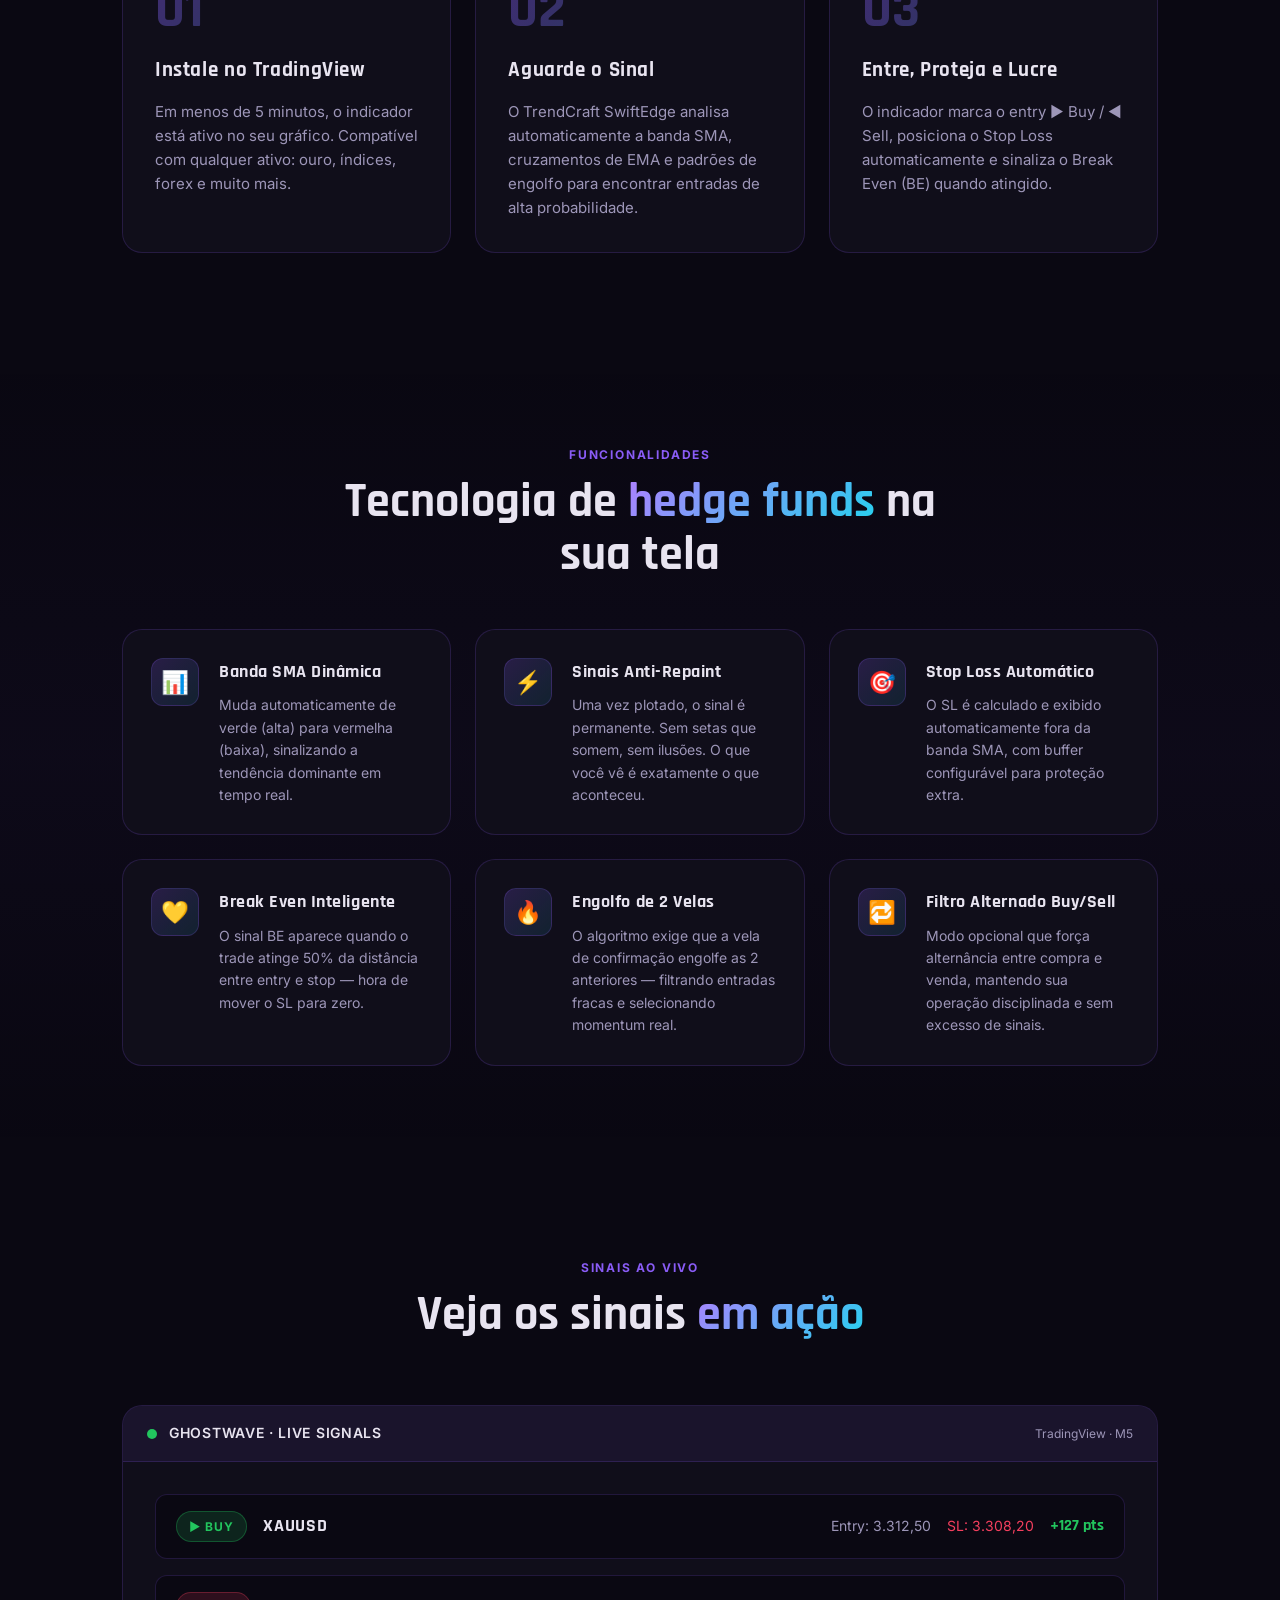
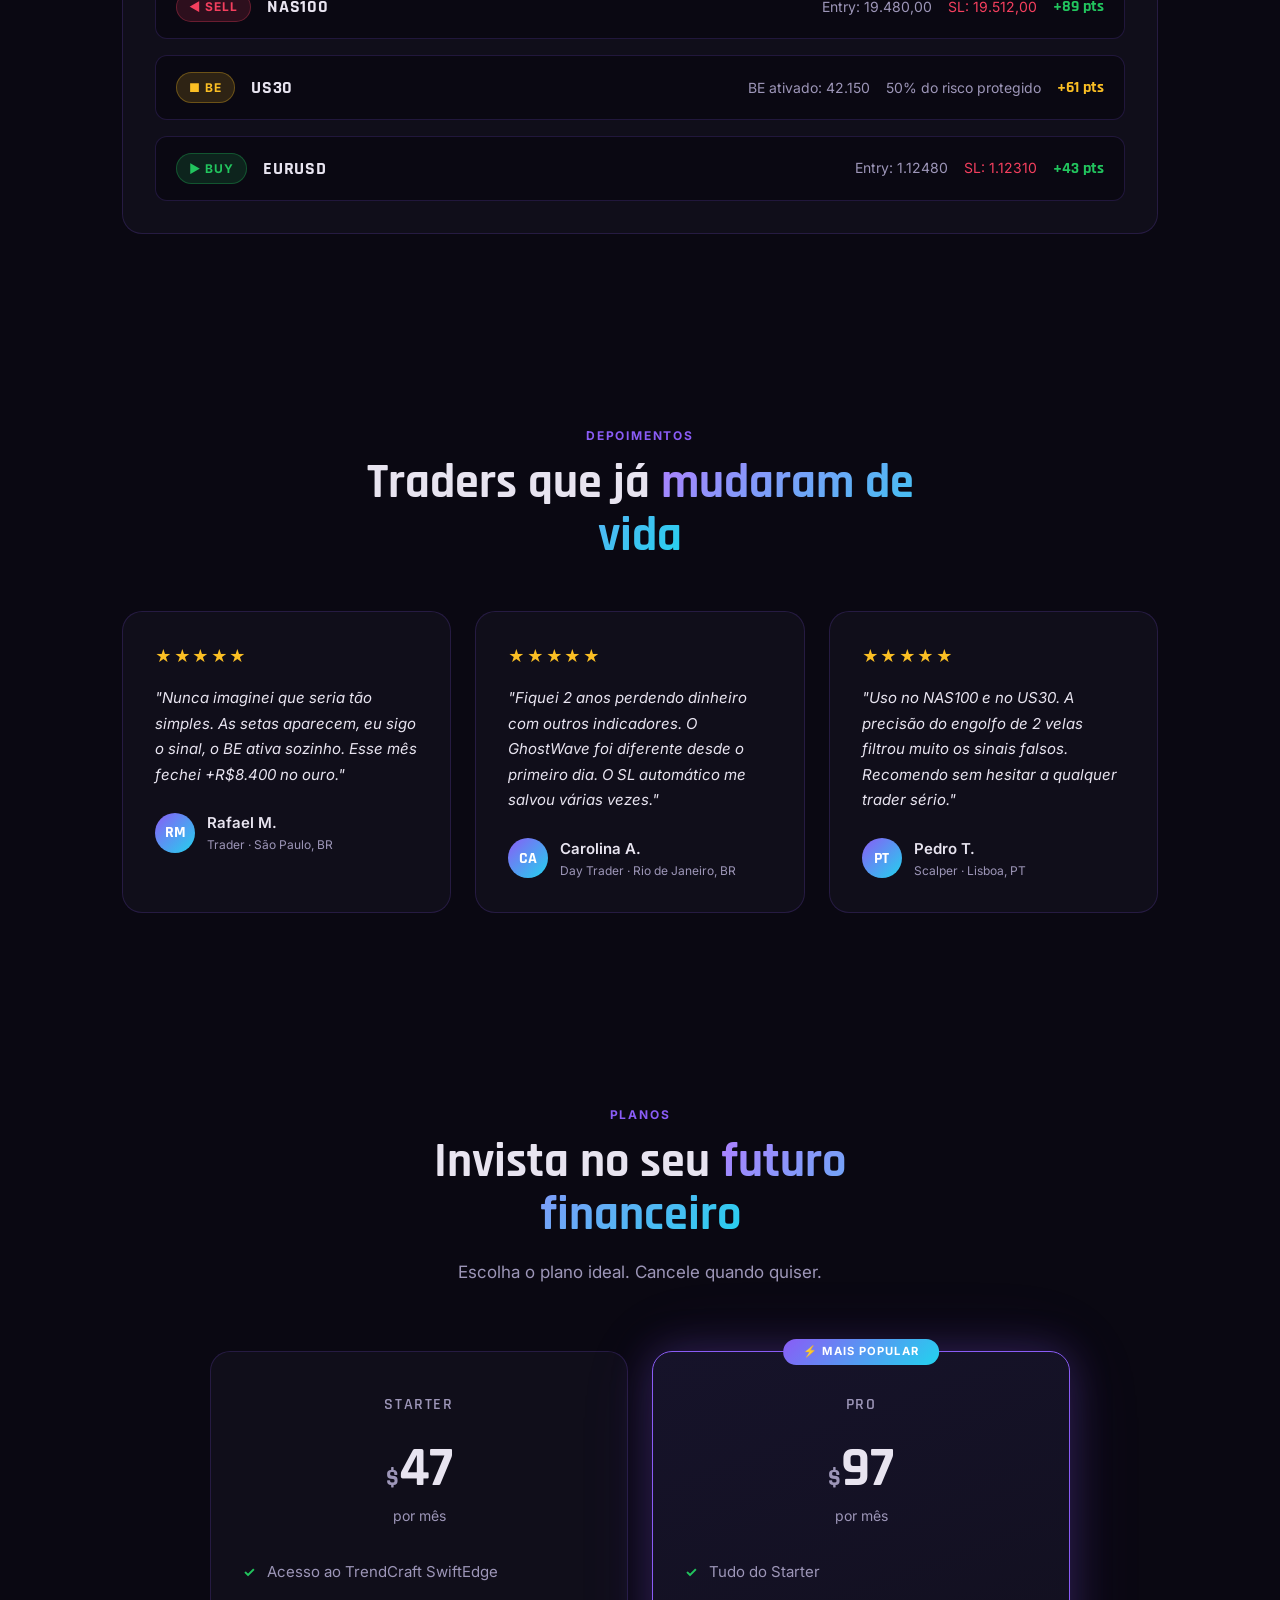
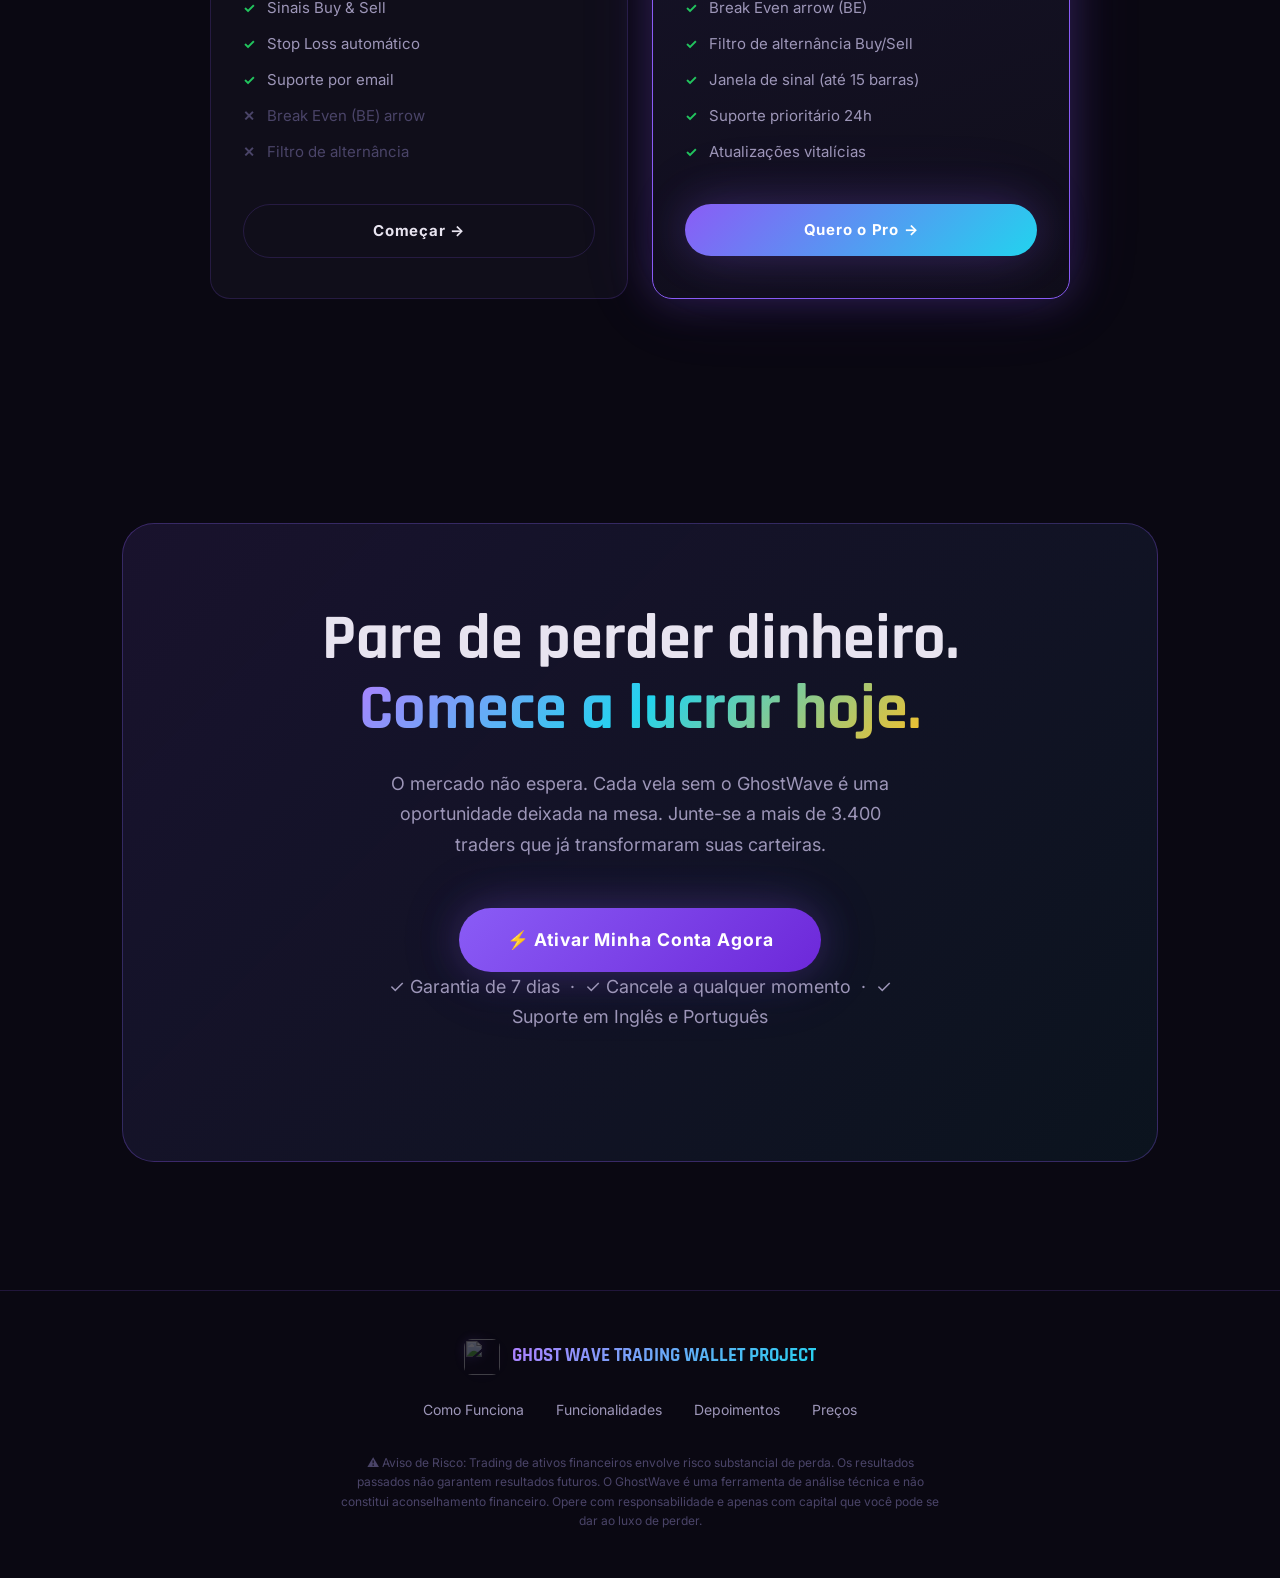
==== commit 65794715: "Update index-pt.html" ====
--- a/index-pt.html
+++ b/index-pt.html
@@ -213,7 +213,7 @@
 <!-- NAV -->
 <nav>
   <div class="nav-logo">
-    <img src="" onerror="this.style.opacity='0.3'" alt="GhostWave" width="40" height="40">
+    <img src="" onerror="this.style.opacity='0.3'" alt="" width="40" height="40">
     <span class="nav-logo-text">GHOST WAVE TRADING WALLET PROJECT</span>
   </div>
   <a href="#pricing" class="nav-cta">Começar Agora</a>
@@ -410,7 +410,7 @@
 <!-- FOOTER -->
 <footer>
   <div class="flogo">
-    <img src="" onerror="this.style.opacity='0.3'" alt="GhostWave" width="36" height="36" loading="lazy">
+    <img src="" onerror="this.style.opacity='0.3'" alt="" width="36" height="36" loading="lazy">
     <span>GHOST WAVE TRADING WALLET PROJECT</span>
   </div>
   <div class="flinks">
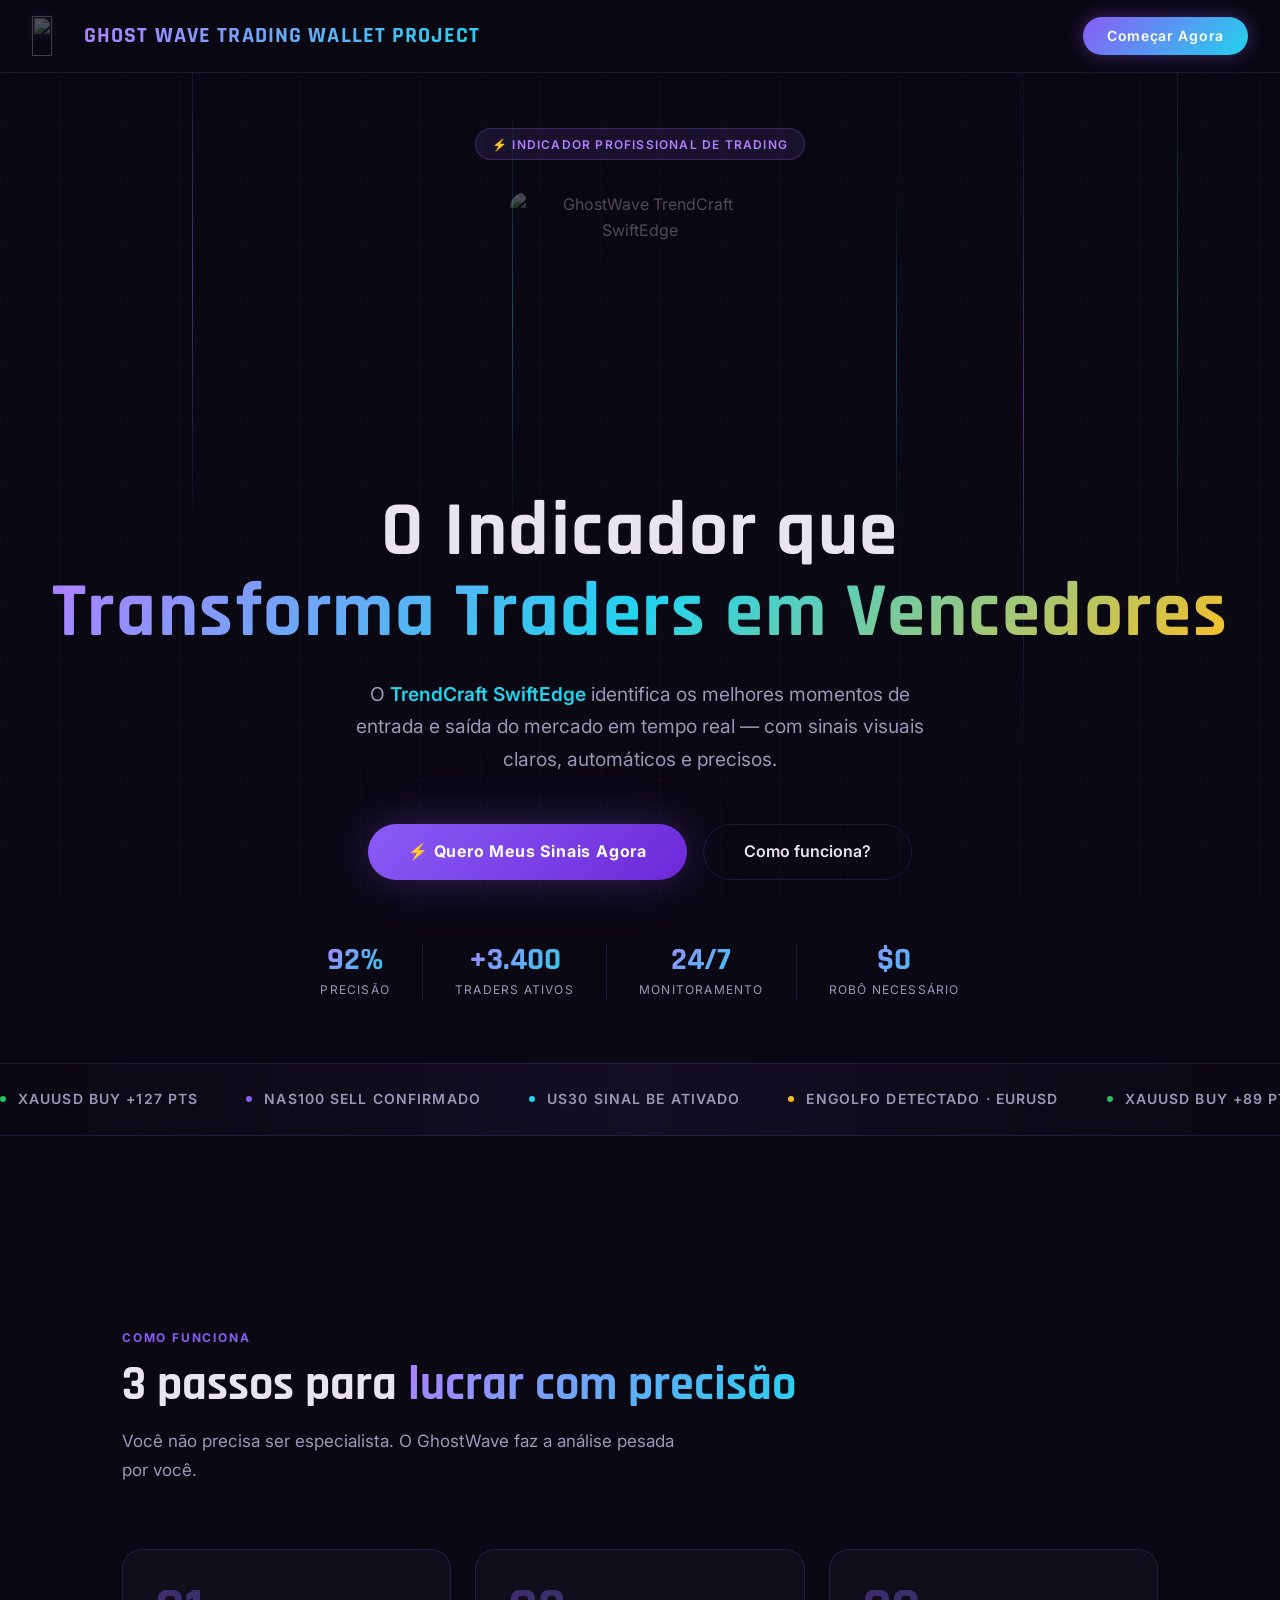
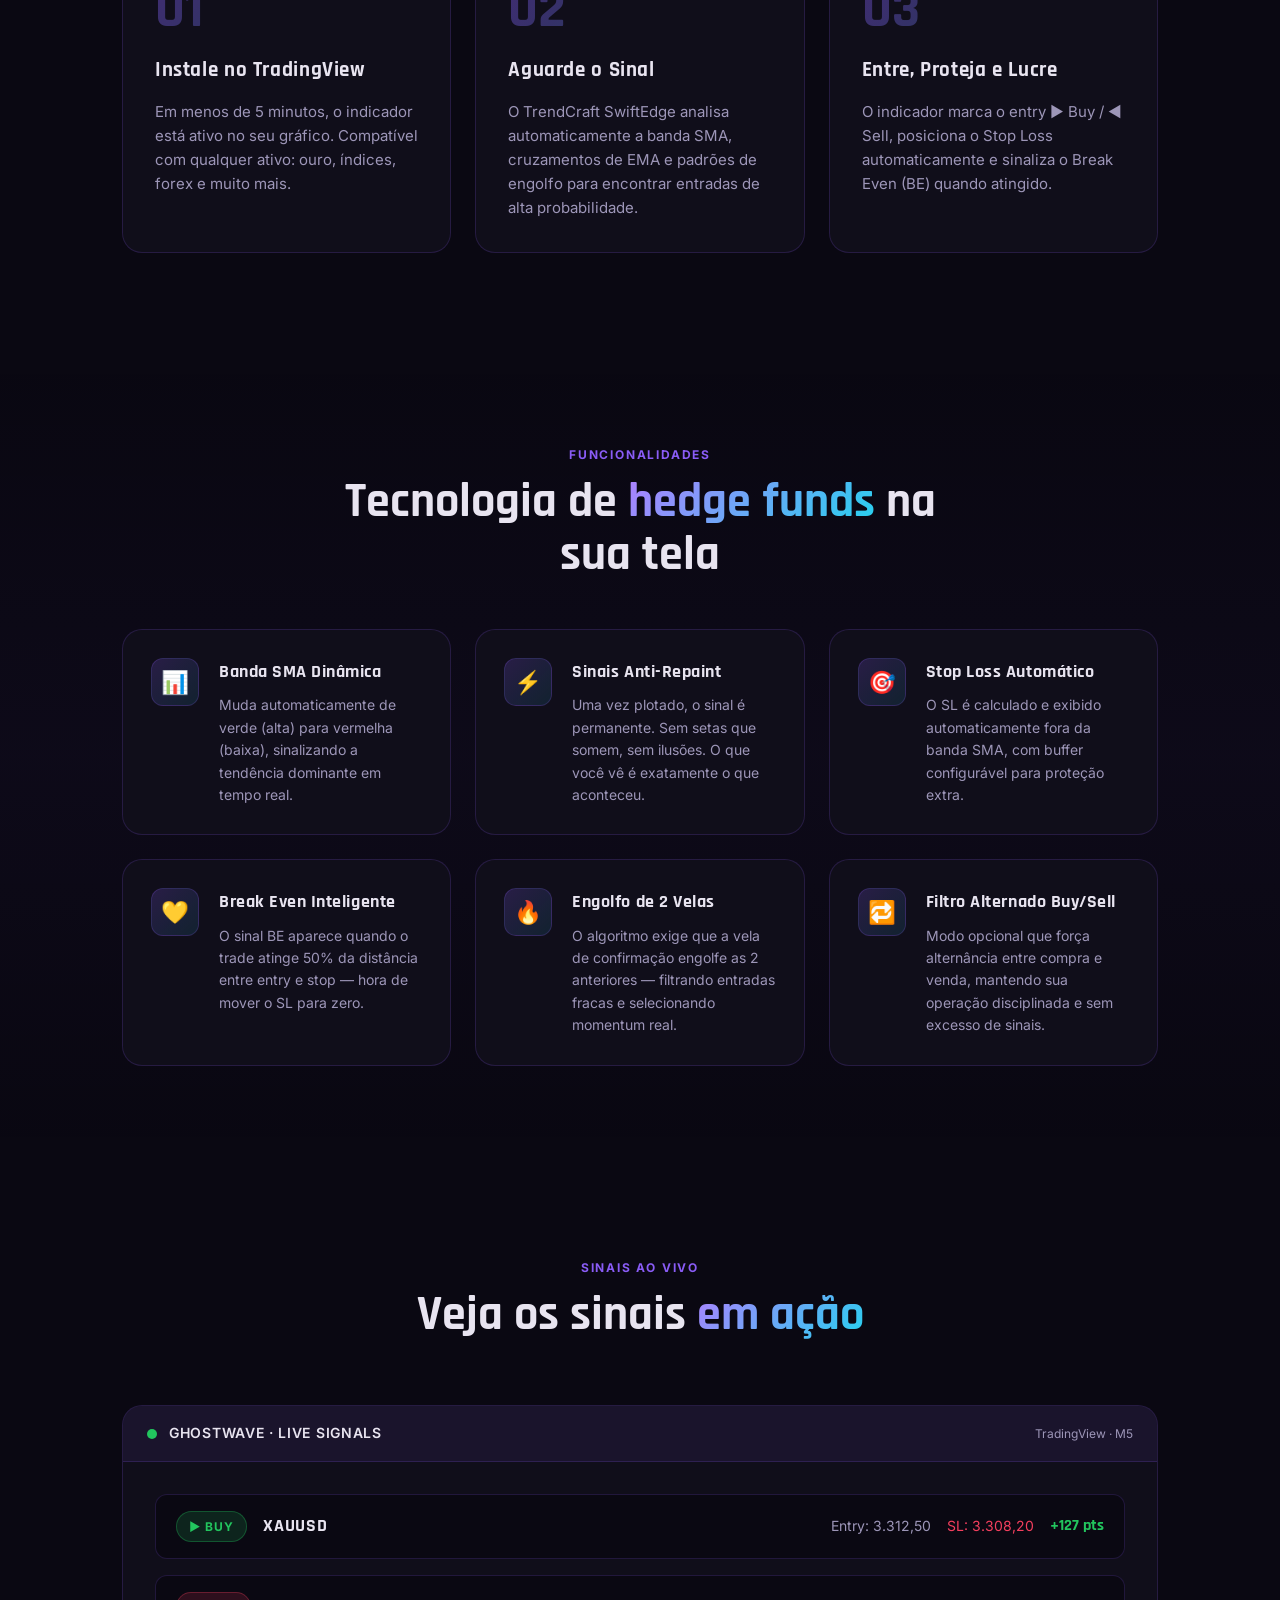
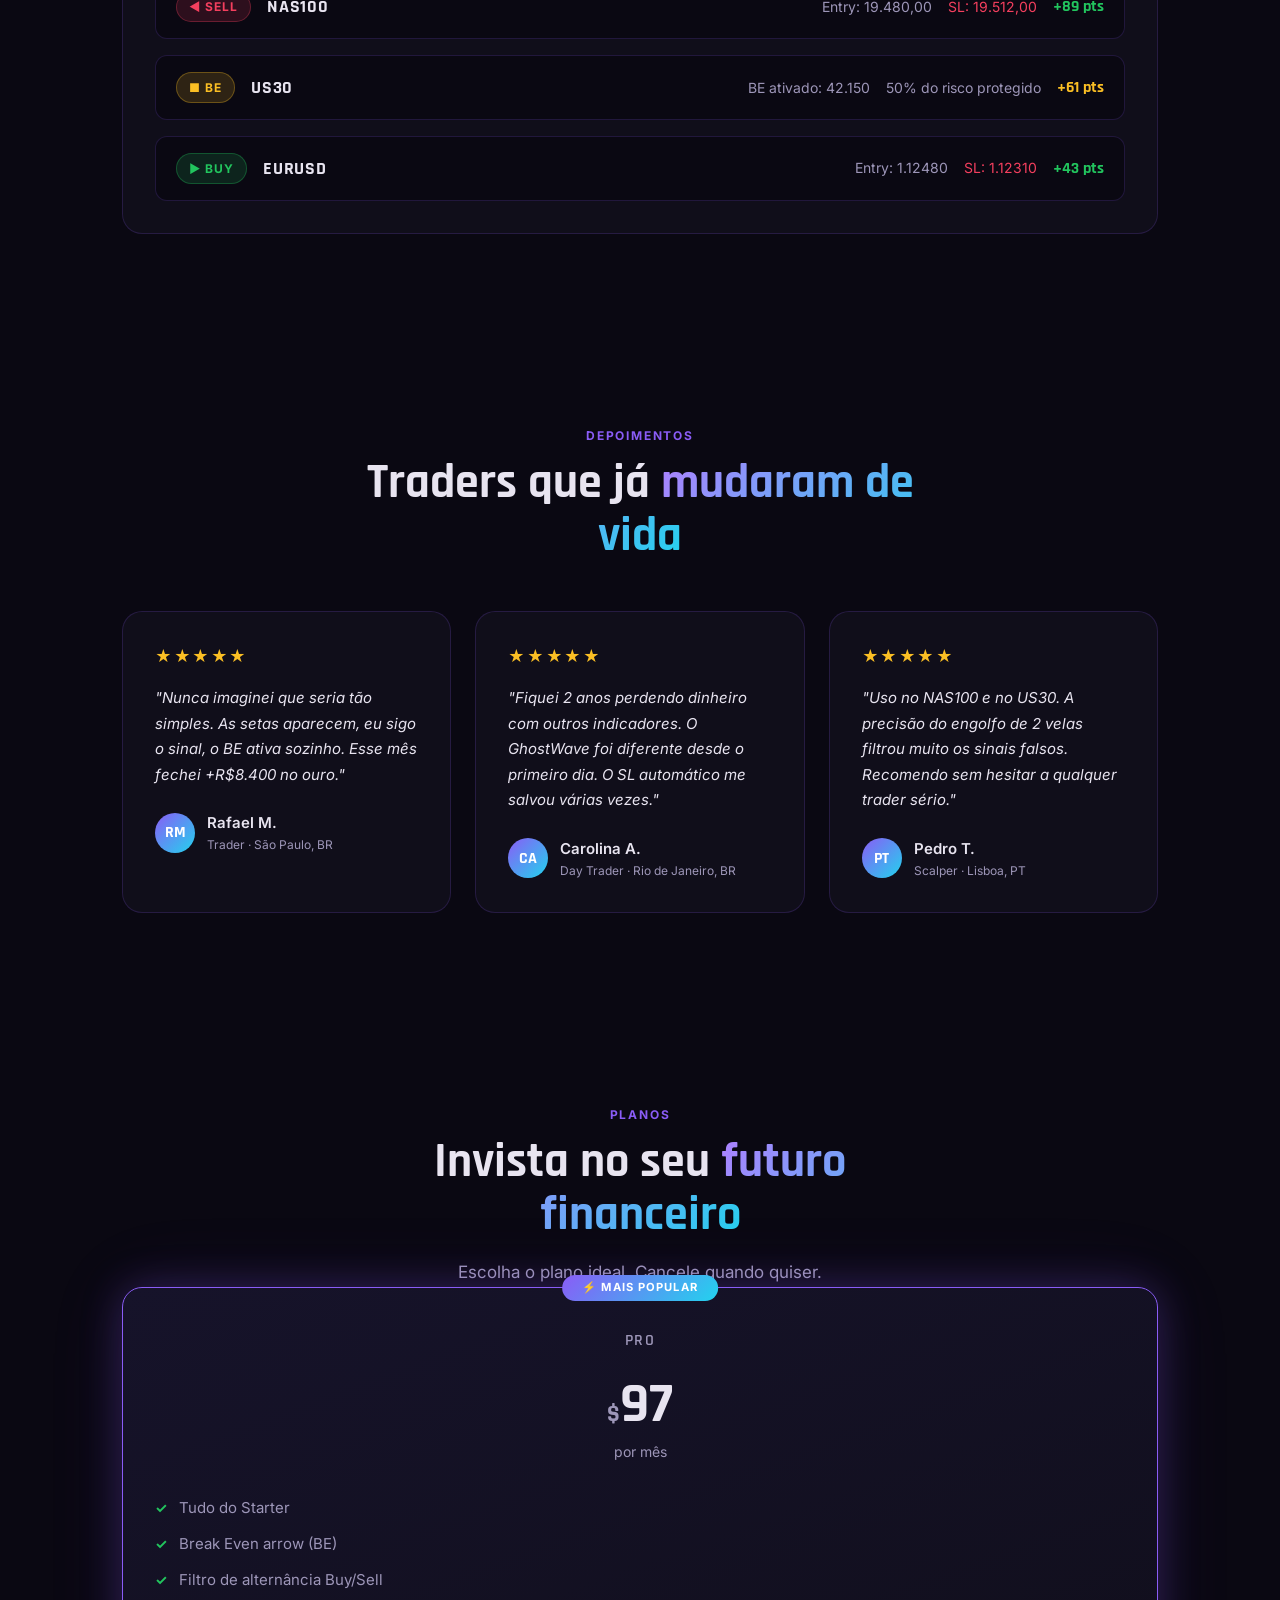
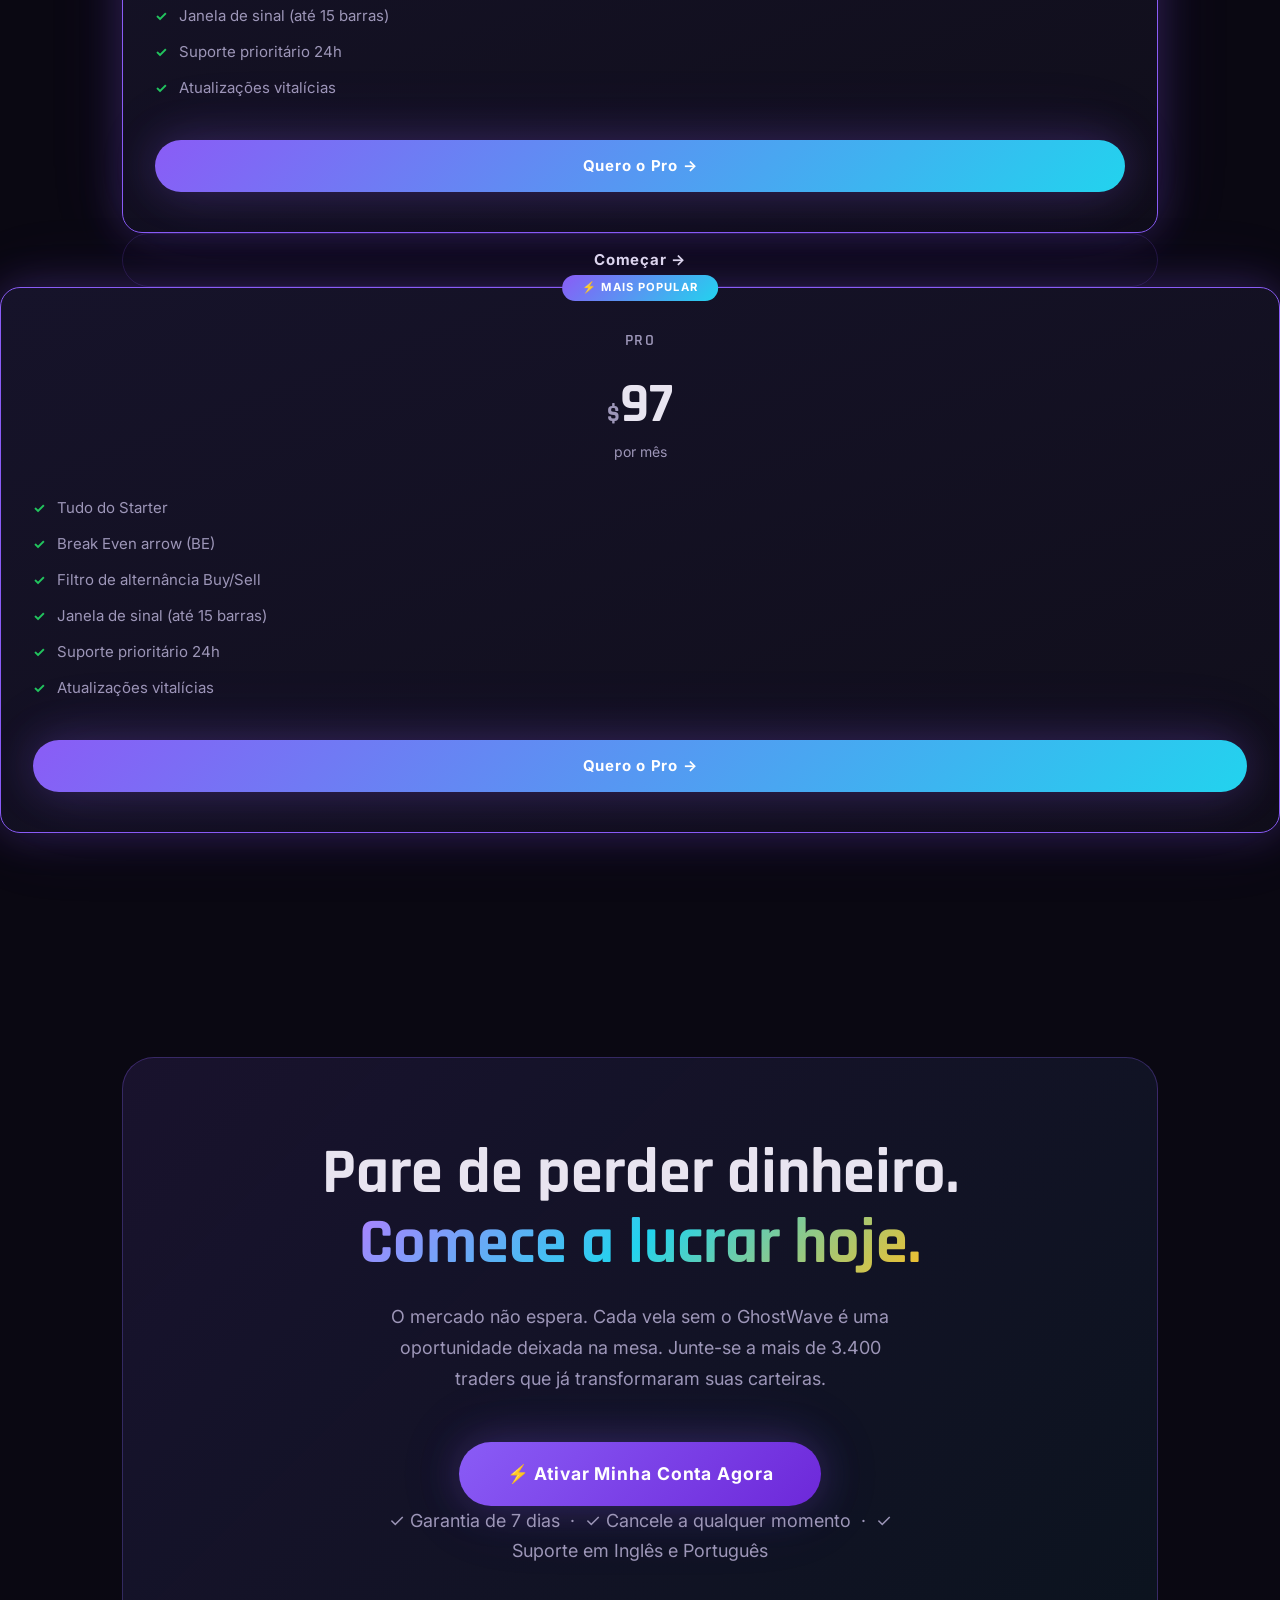
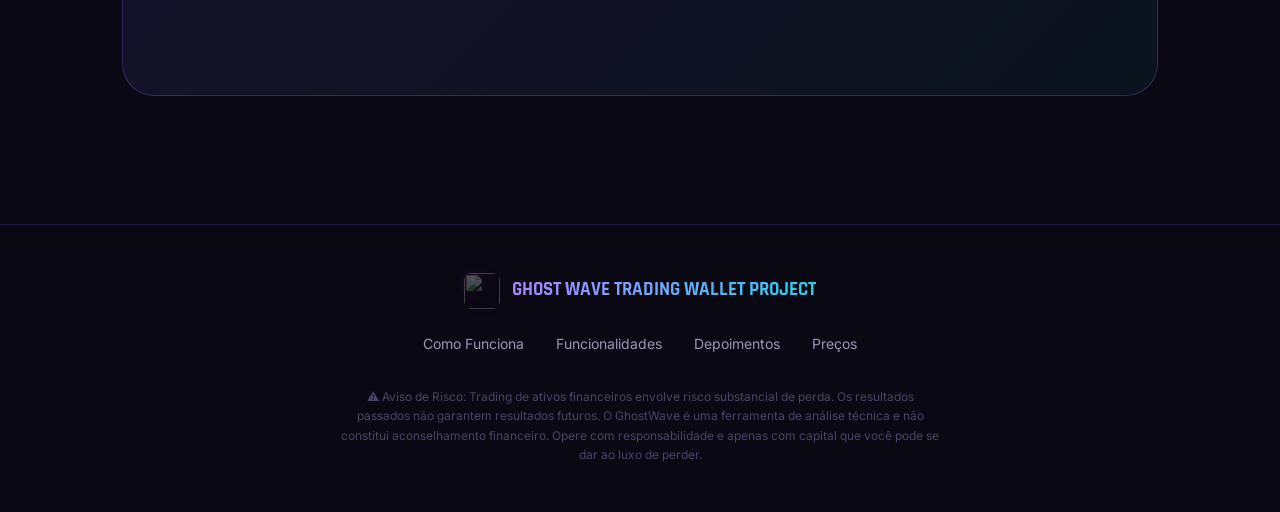
==== commit ff7db72b: "Update index-pt.html" ====
--- a/index-pt.html
+++ b/index-pt.html
@@ -361,19 +361,21 @@
       <h2 class="stitle">Invista no seu <span>futuro financeiro</span></h2>
       <p class="sdesc" style="margin:0 auto">Escolha o plano ideal. Cancele quando quiser.</p>
     </div>
-    <div class="price-grid">
-      <div class="pcard fi">
-        <div class="pname">Starter</div>
-        <div class="pvalue"><span>$</span>47</div>
+     <div class="pcard featured fi">
+        <div class="pbadge">⚡ MAIS POPULAR</div>
+        <div class="pname">Pro</div>
+        <div class="pvalue"><span>$</span>97</div>
         <div class="pperiod">por mês</div>
         <ul class="pfeats">
-          <li>Acesso ao TrendCraft SwiftEdge</li>
-          <li>Sinais Buy &amp; Sell</li>
-          <li>Stop Loss automático</li>
-          <li>Suporte por email</li>
-          <li class="no">Break Even (BE) arrow</li>
-          <li class="no">Filtro de alternância</li>
+          <li>Tudo do Starter</li>
+          <li>Break Even arrow (BE)</li>
+          <li>Filtro de alternância Buy/Sell</li>
+          <li>Janela de sinal (até 15 barras)</li>
+          <li>Suporte prioritário 24h</li>
+          <li>Atualizações vitalícias</li>
         </ul>
+        <button class="pbtn filled">Quero o Pro →</button>
+      </div>
         <button class="pbtn outline">Começar →</button>
       </div>
       <div class="pcard featured fi">
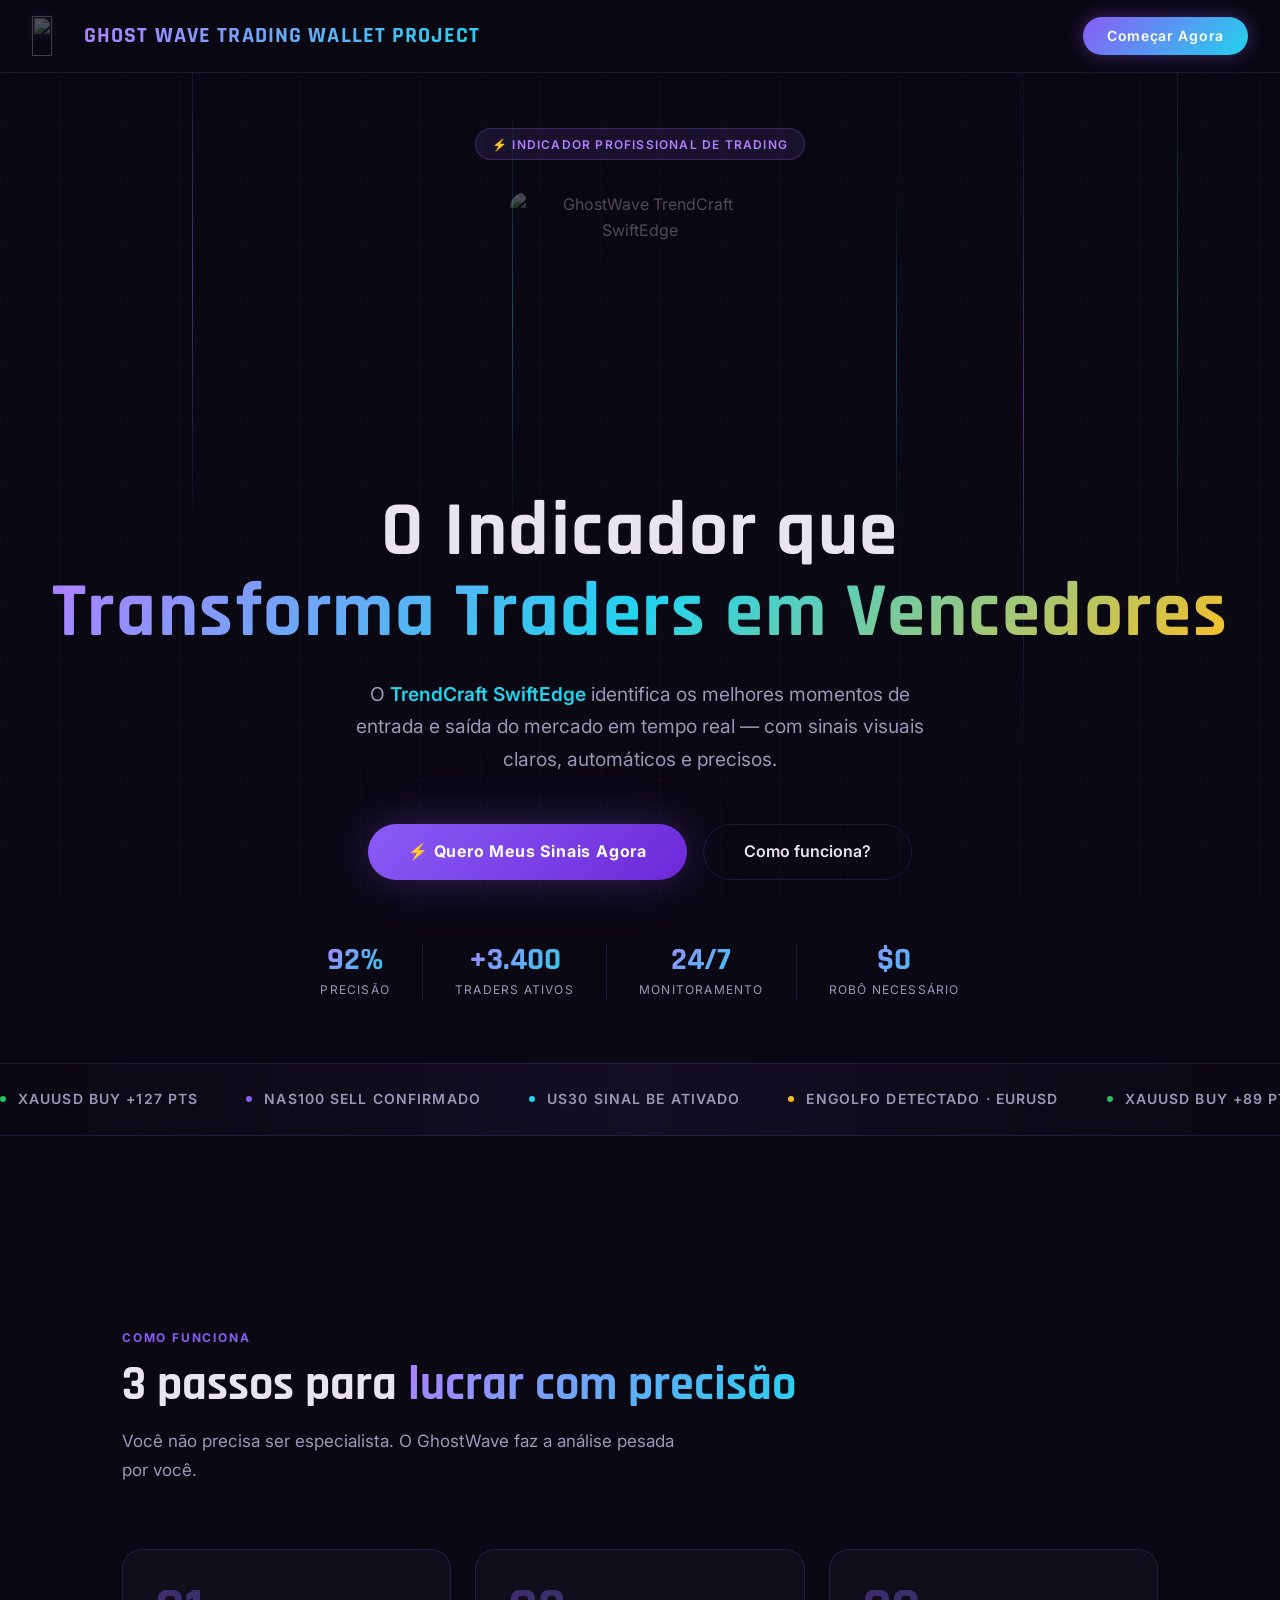
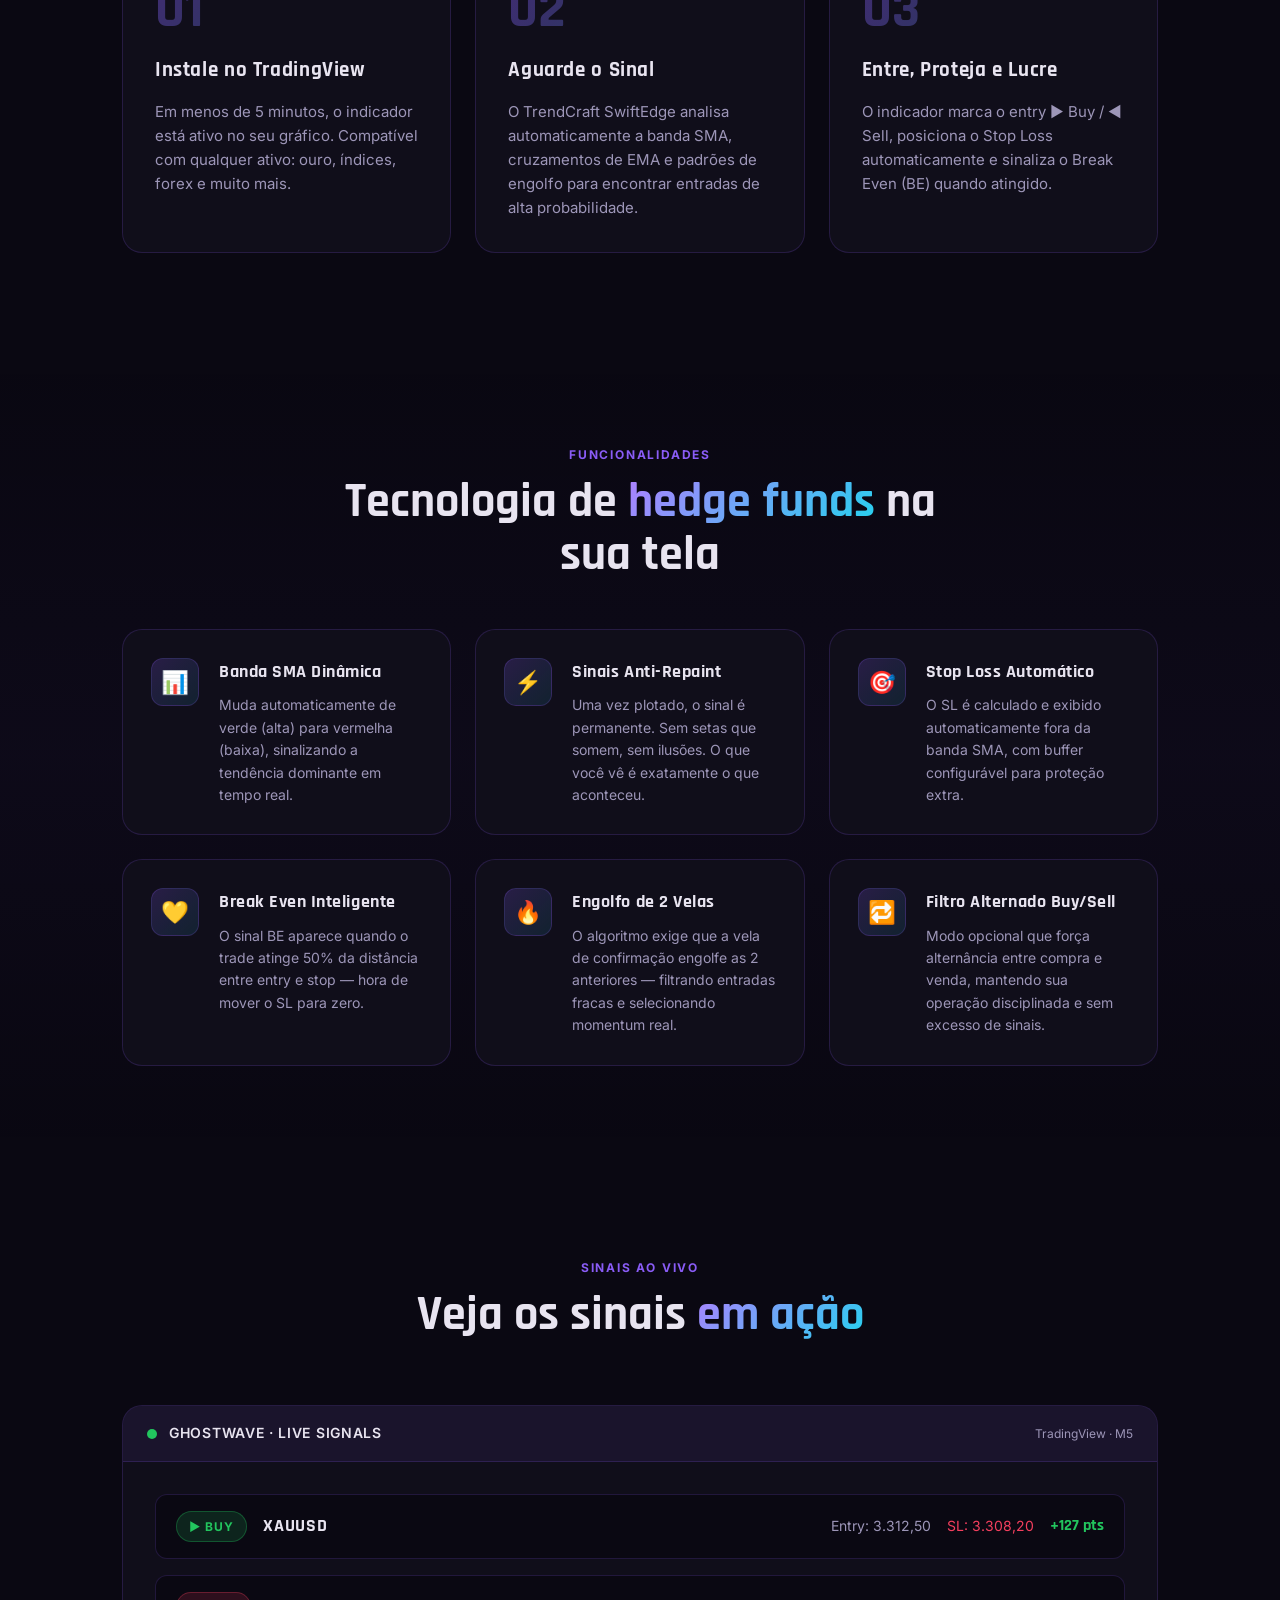
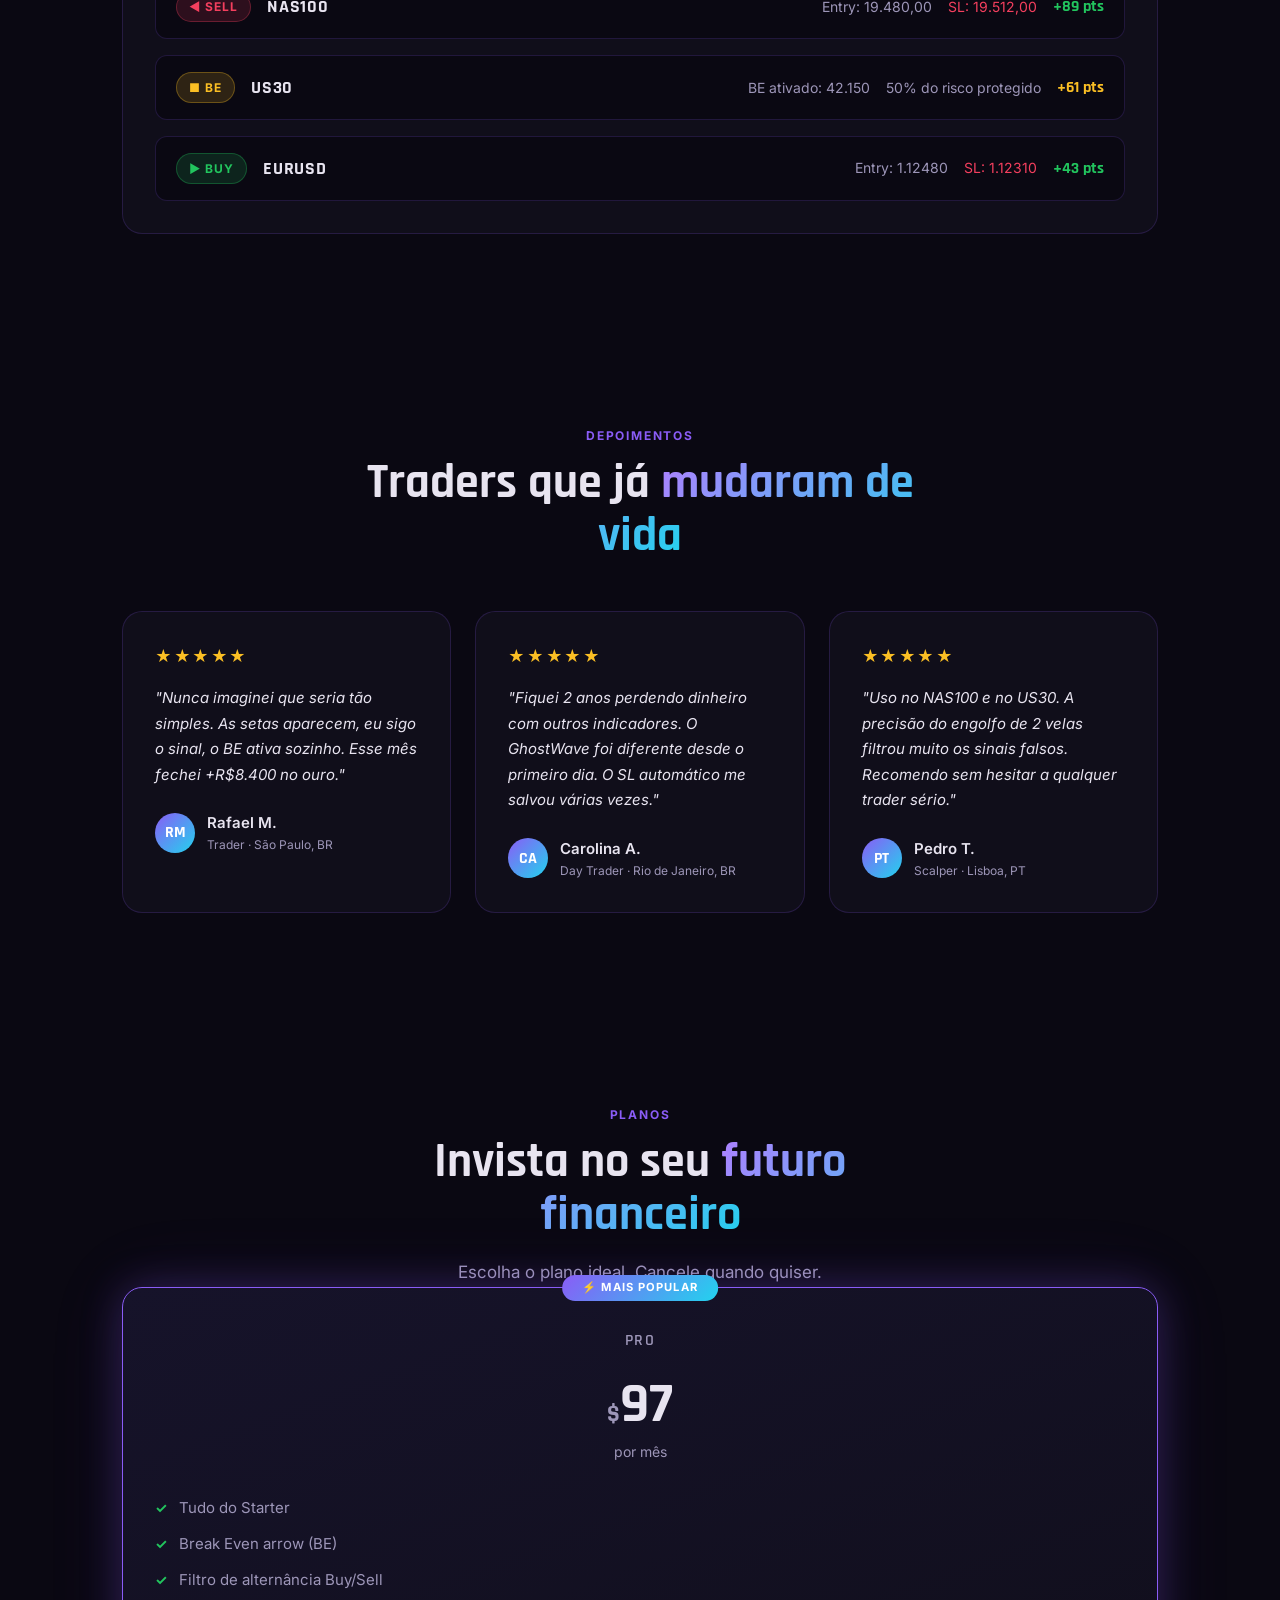
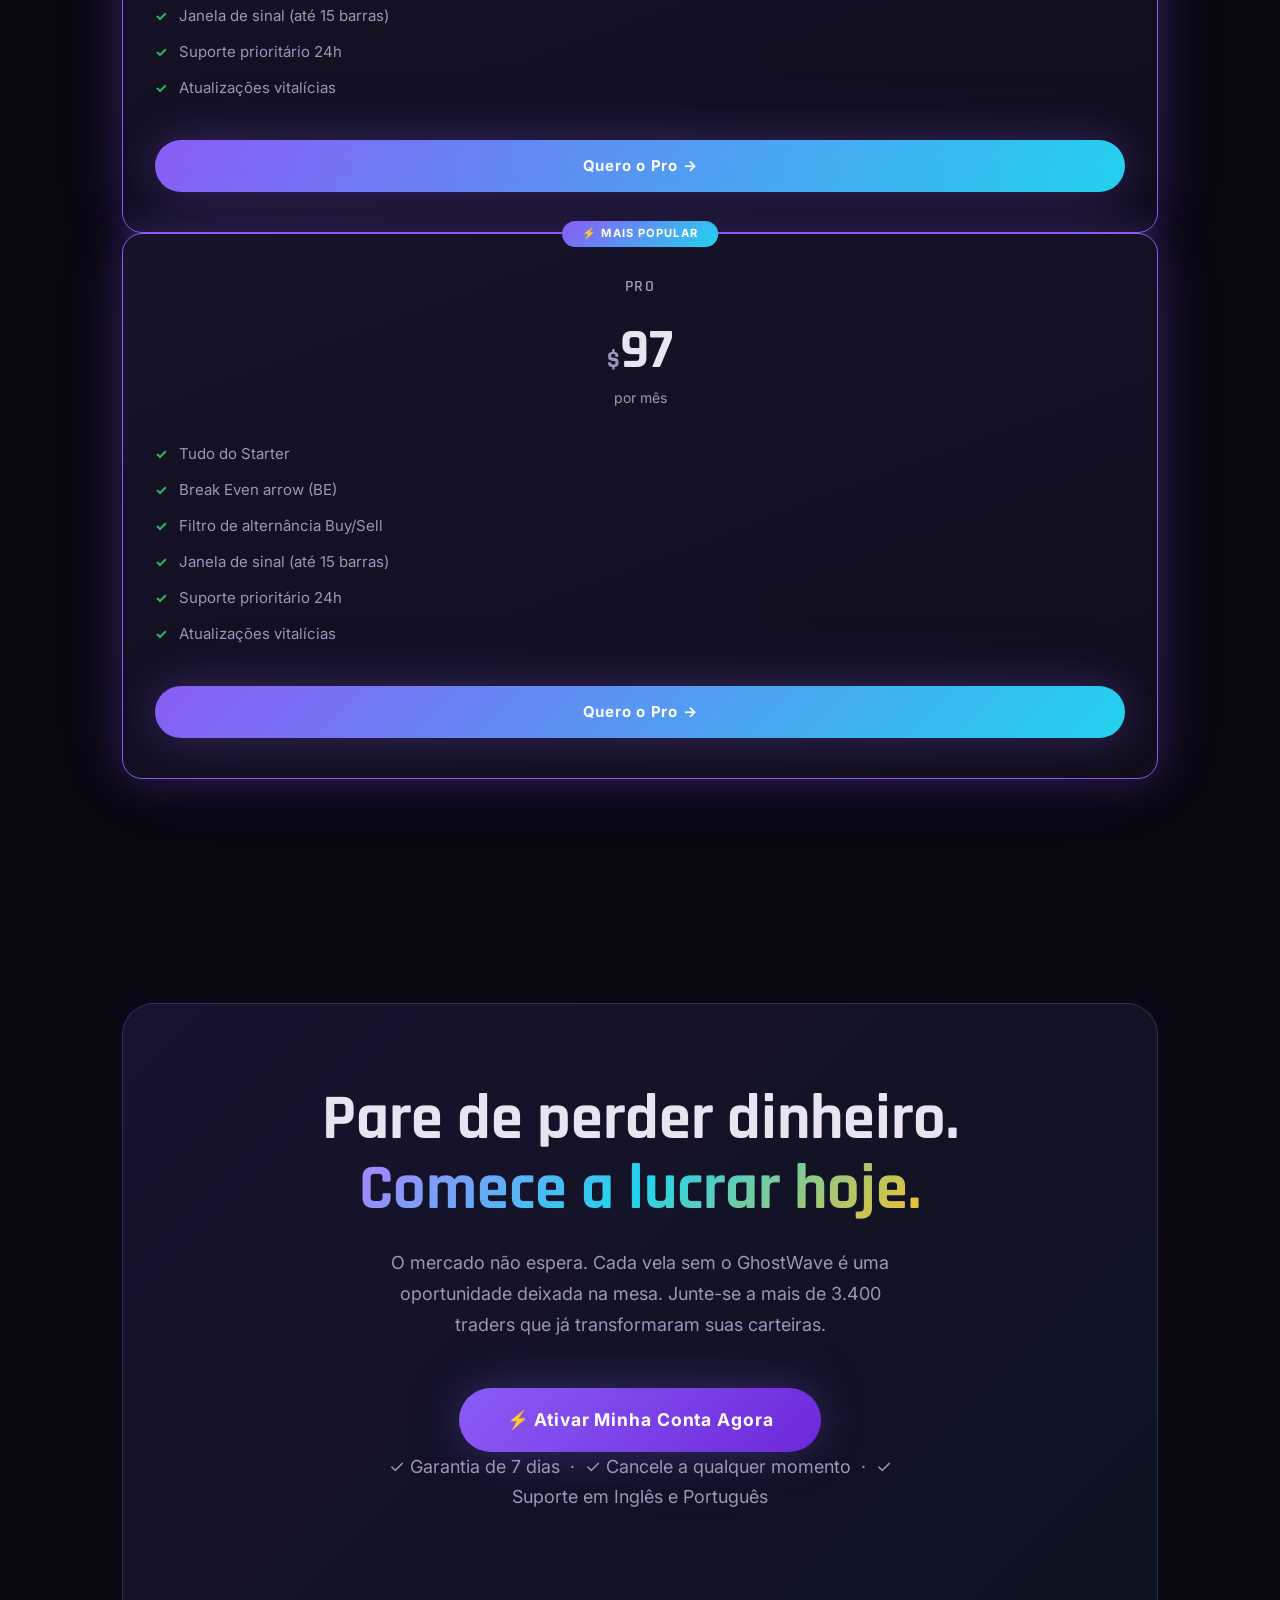
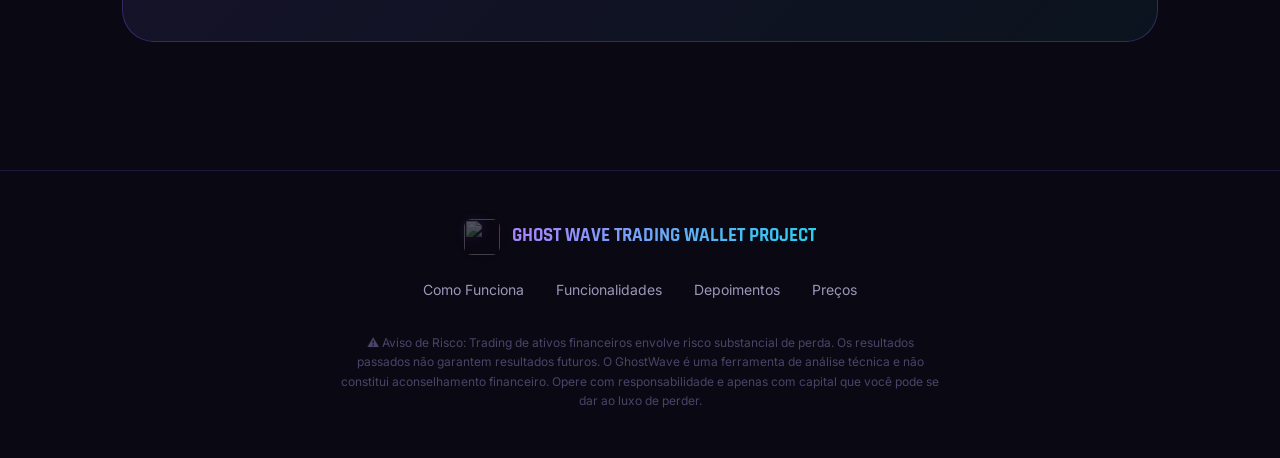
==== commit 33dcf08a: "Update index-pt.html" ====
--- a/index-pt.html
+++ b/index-pt.html
@@ -375,8 +375,7 @@
           <li>Atualizações vitalícias</li>
         </ul>
         <button class="pbtn filled">Quero o Pro →</button>
-      </div>
-        <button class="pbtn outline">Começar →</button>
+    
       </div>
       <div class="pcard featured fi">
         <div class="pbadge">⚡ MAIS POPULAR</div>
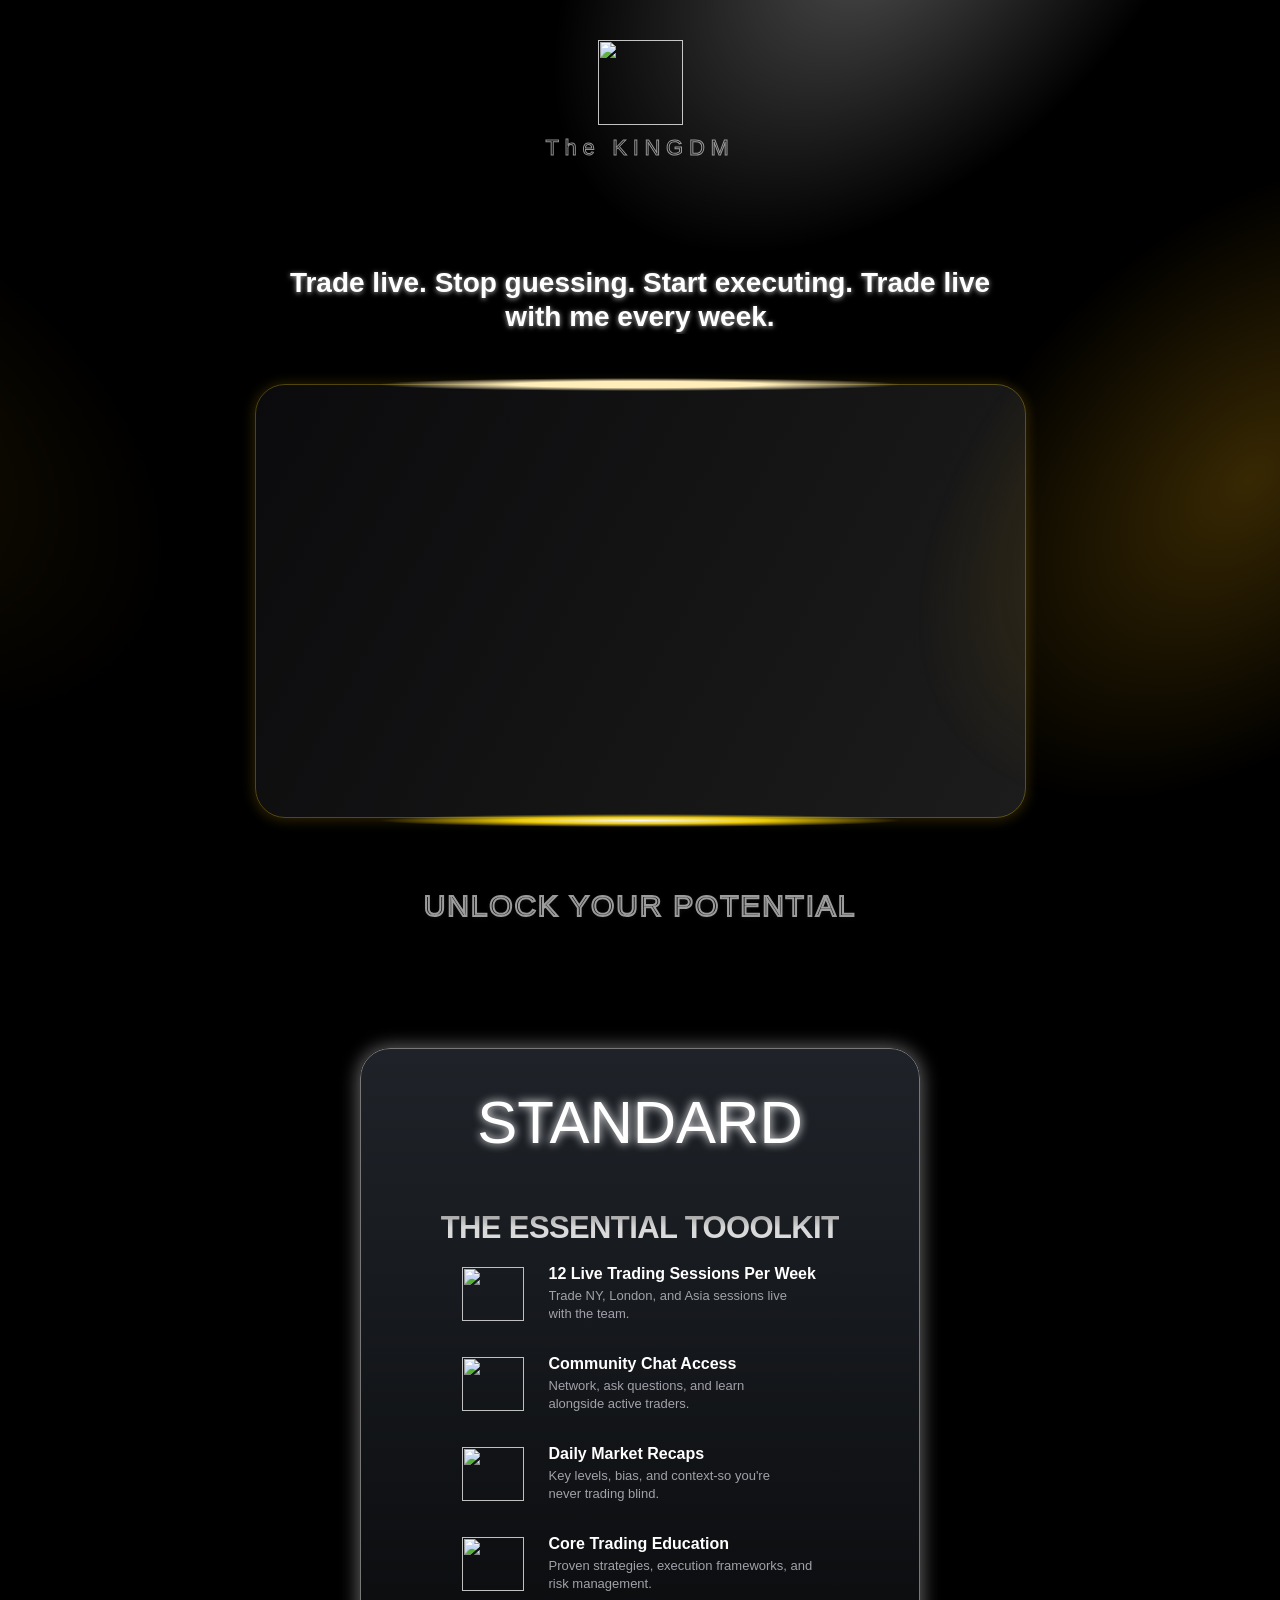
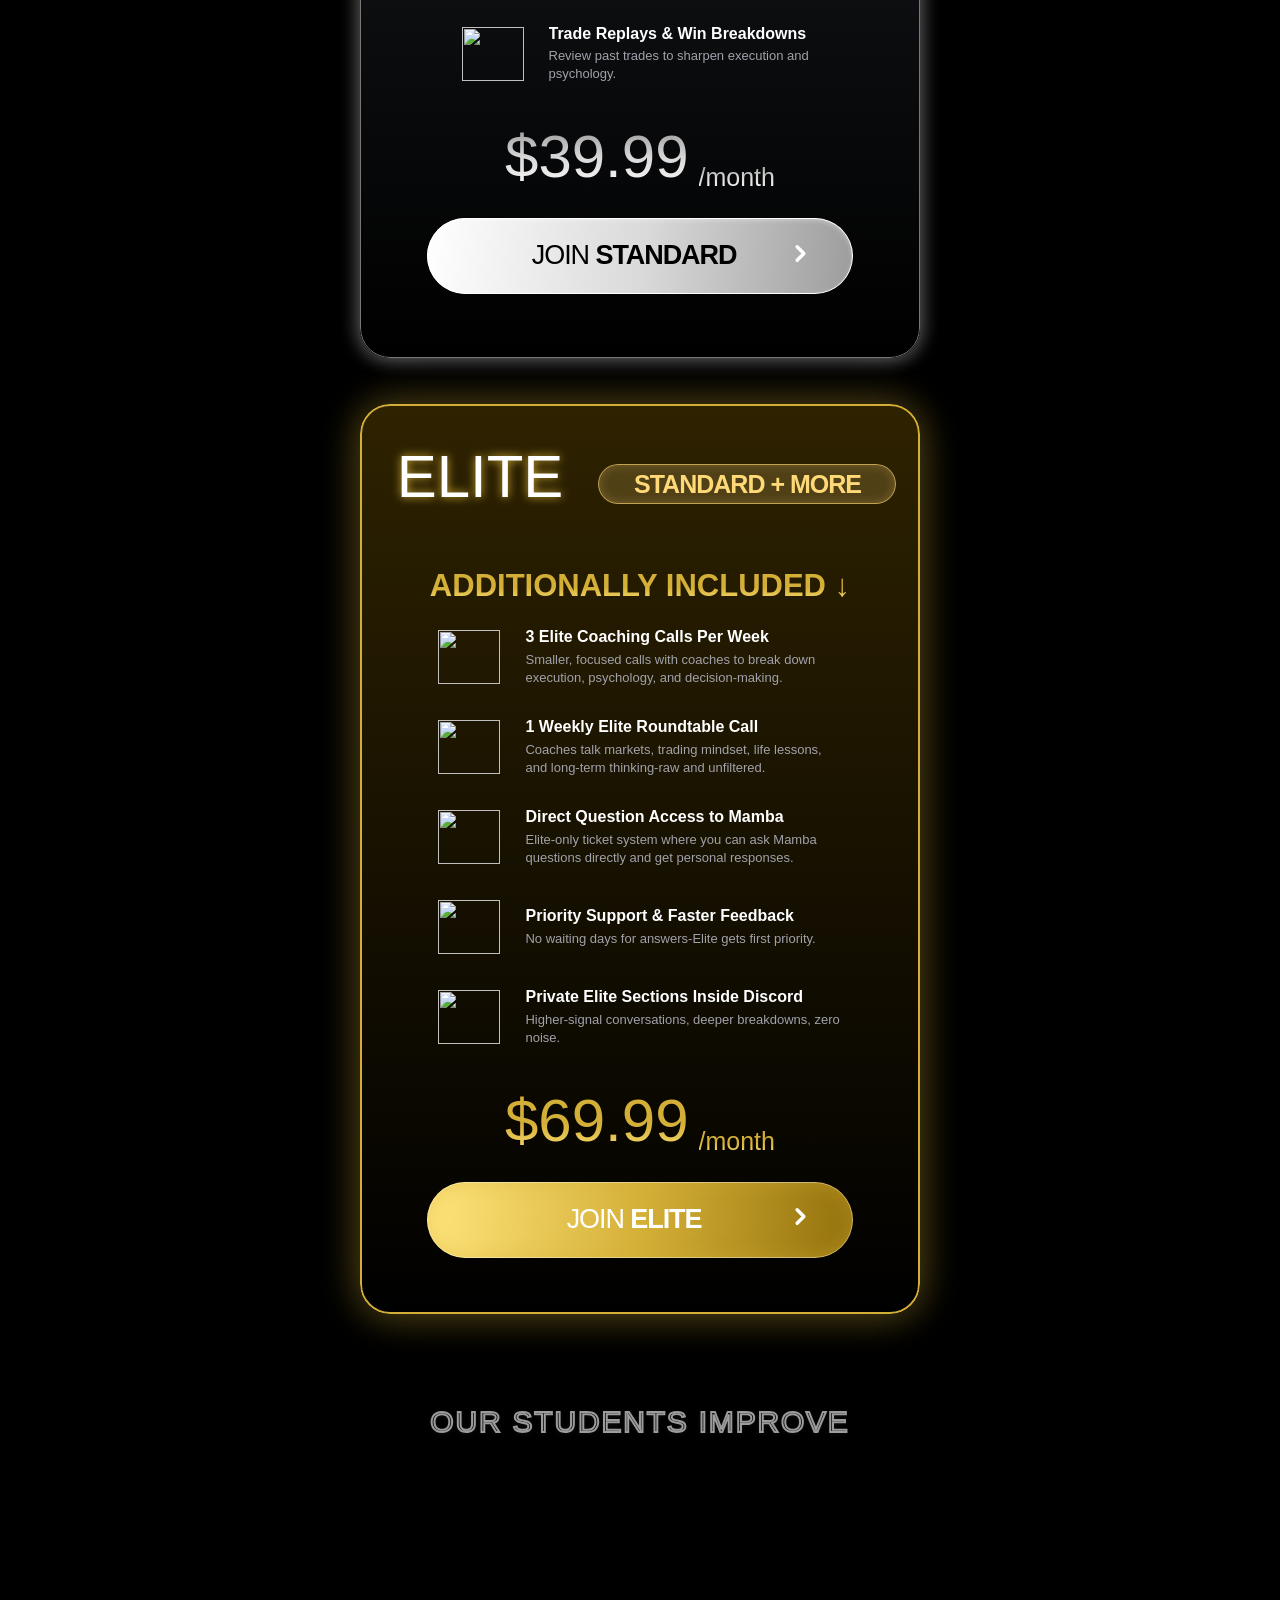
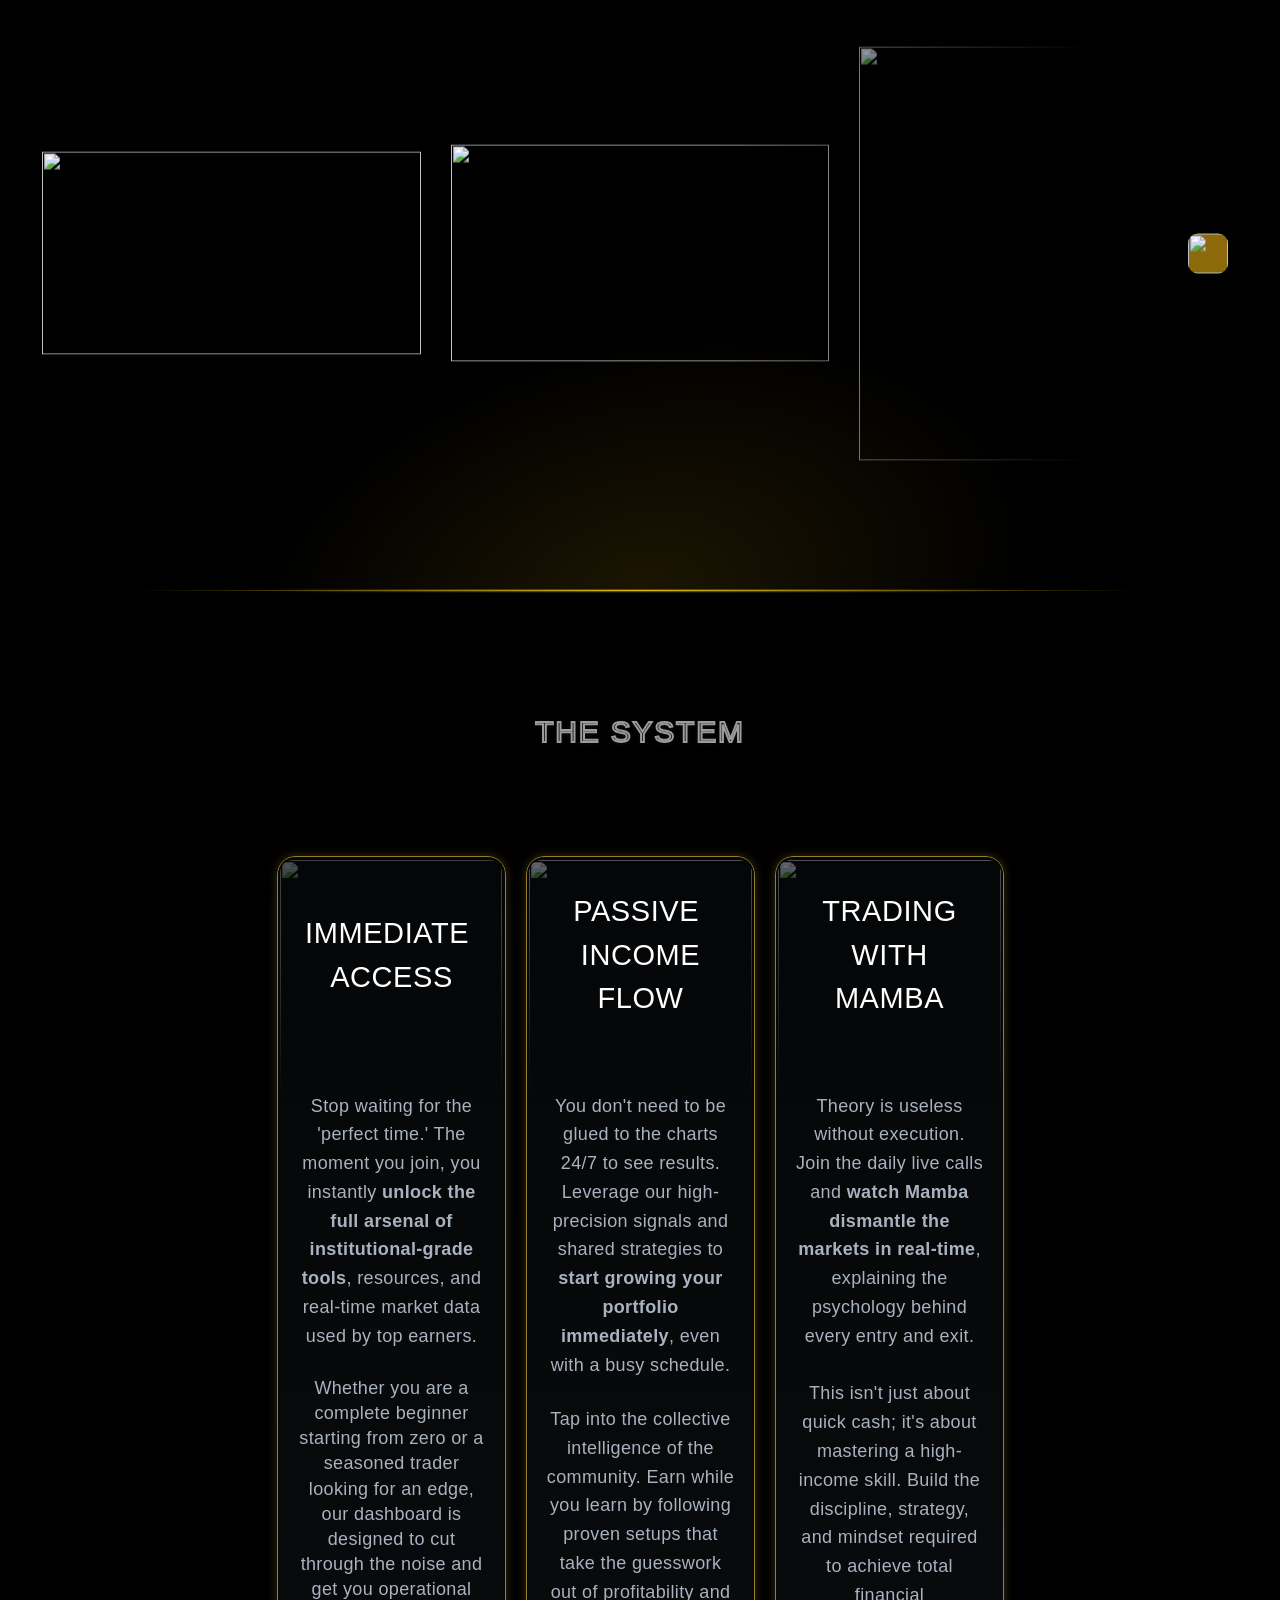
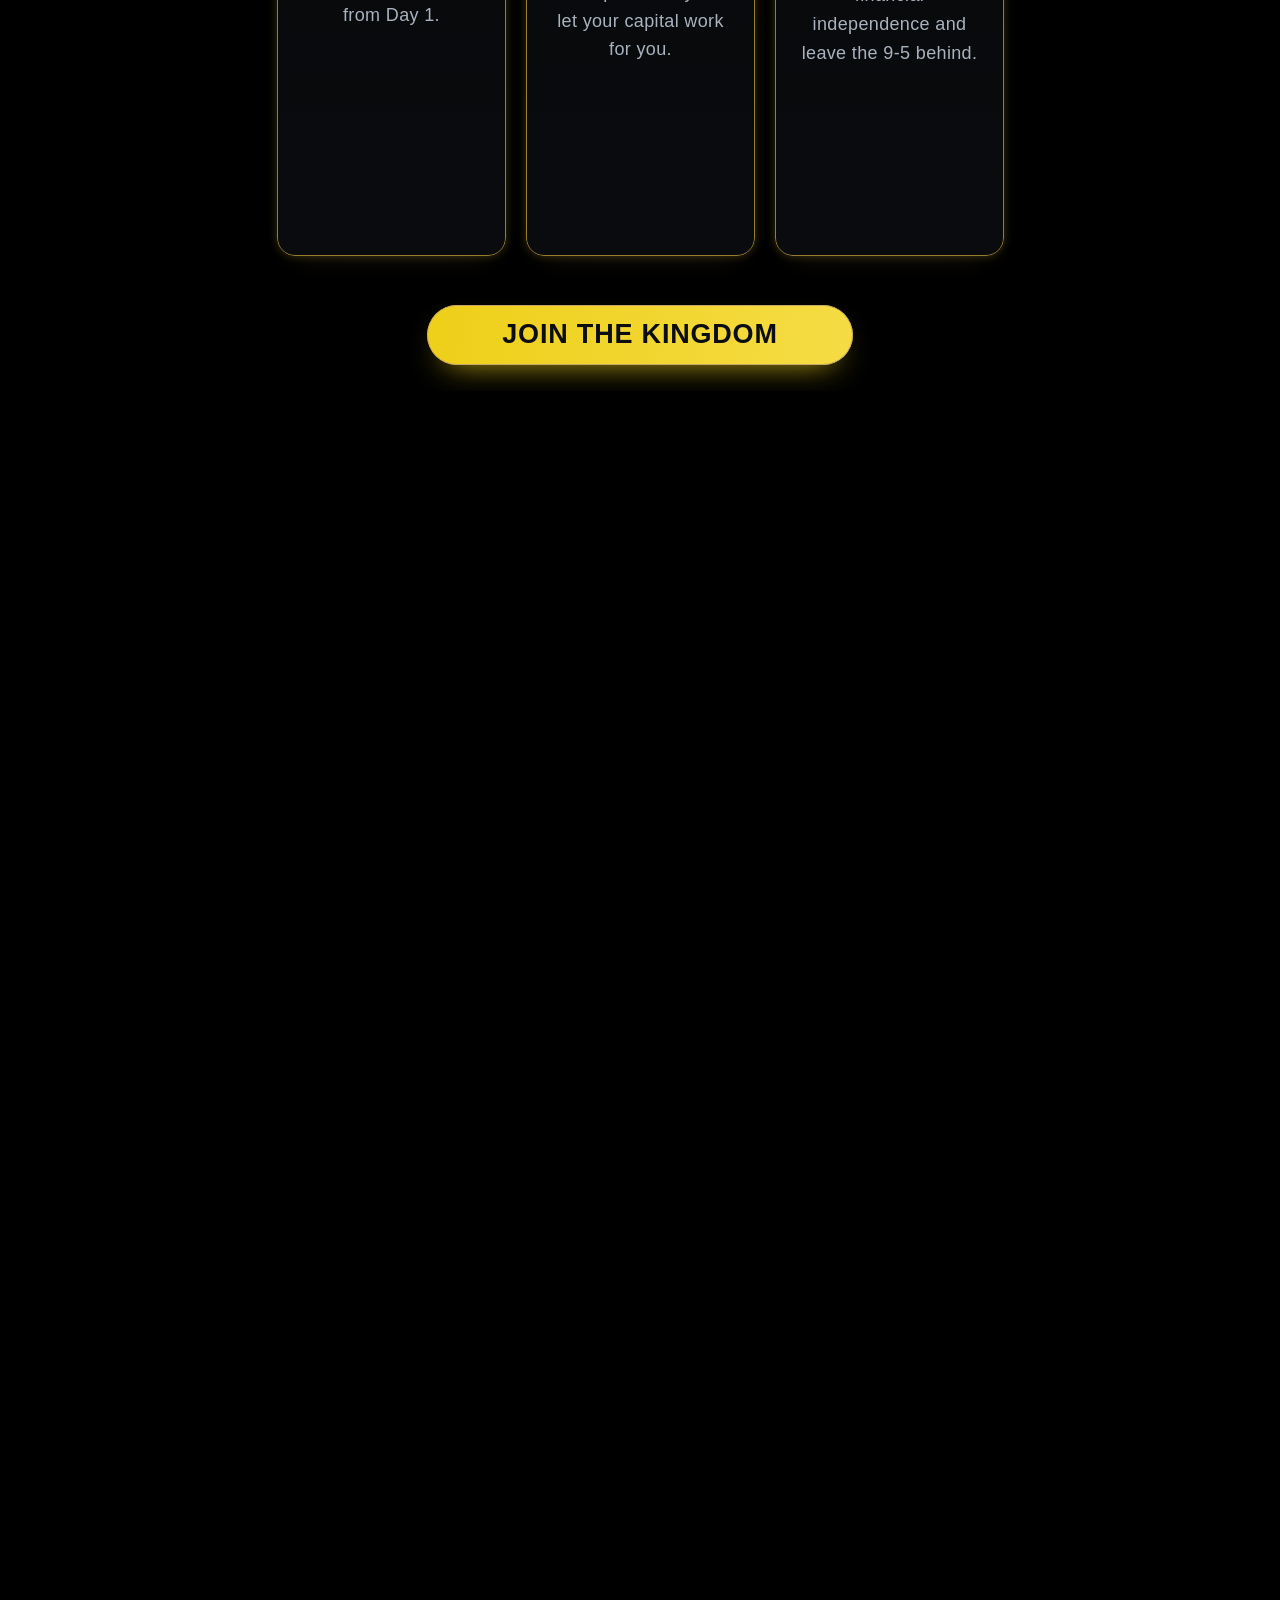
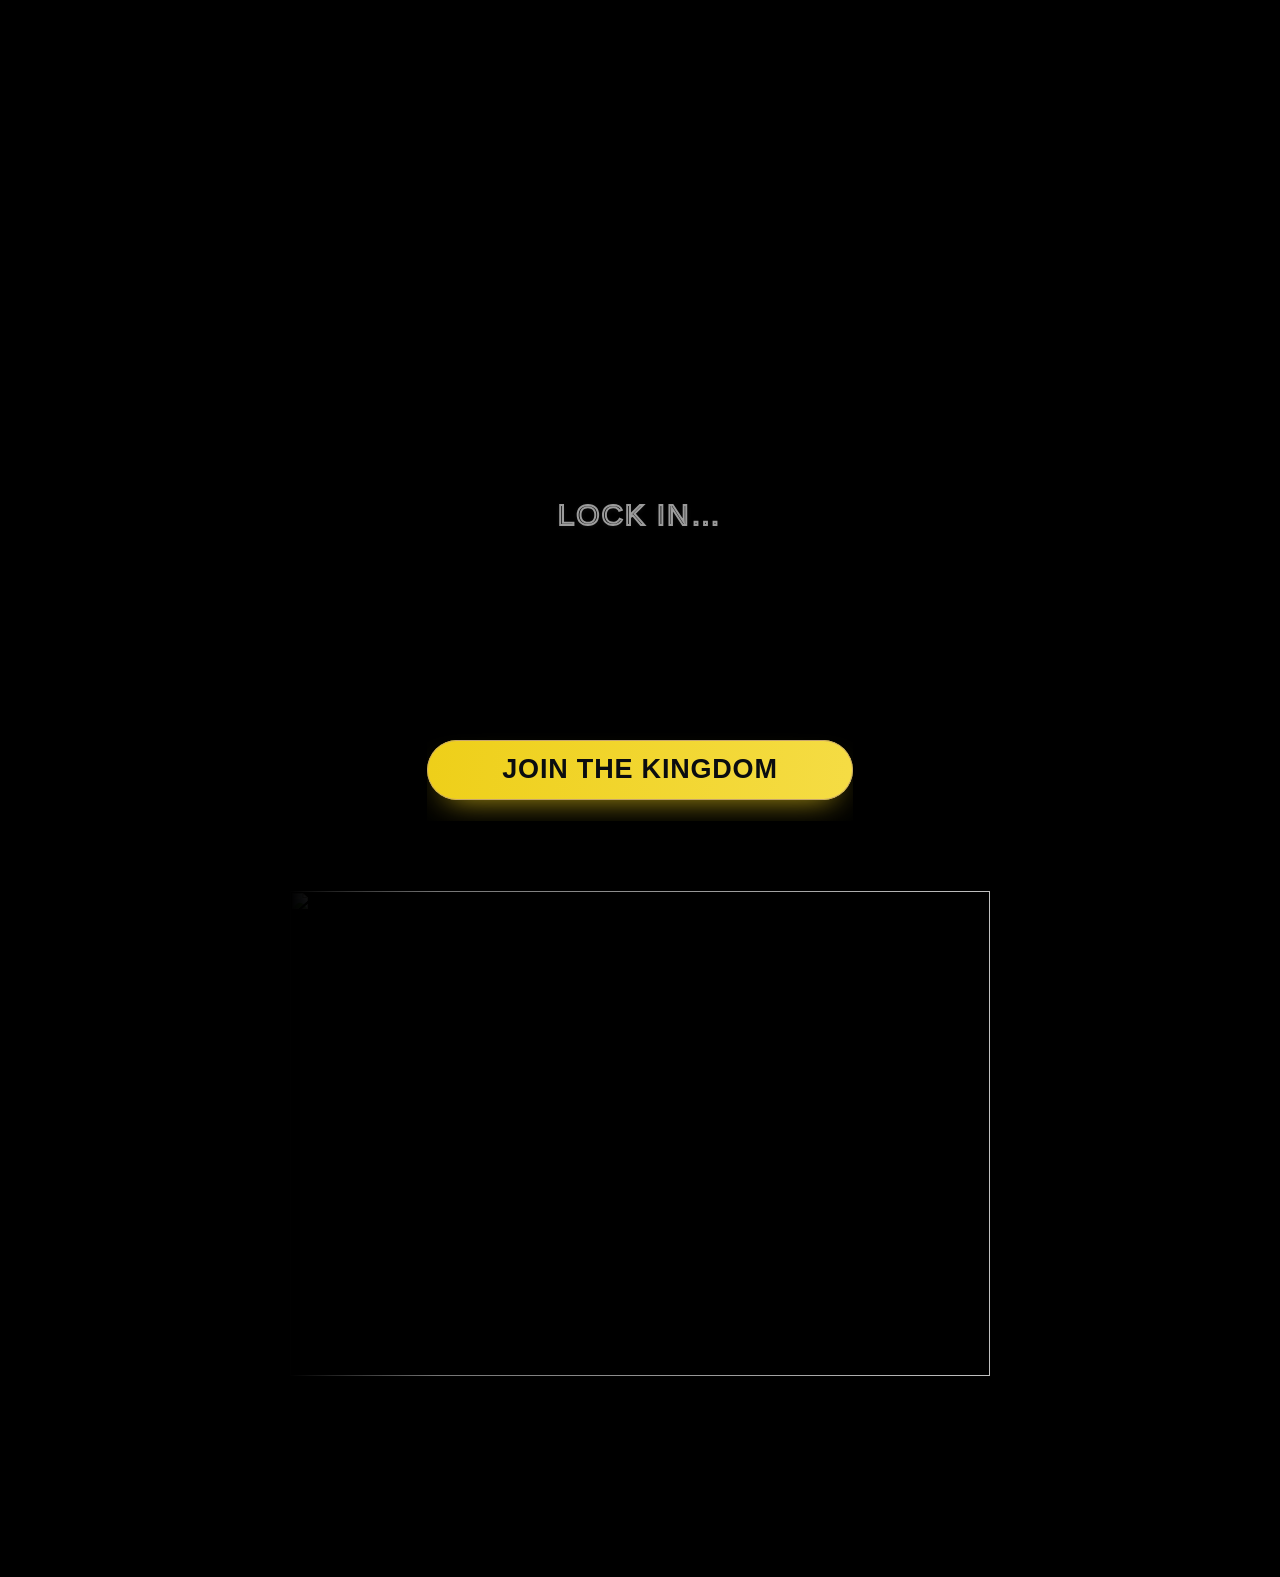
==== commit 7f4e85b6: "Update index-pt.html" ====
--- a/index-pt.html
+++ b/index-pt.html
@@ -1,427 +1,276 @@
-<!DOCTYPE html>
-<html lang="pt-BR" data-theme="dark">
+<!doctype html>
+<!-- Made in Framer · framer.com ✨ -->
+<!-- Published Feb 20, 2026, 12:22 AM UTC -->
+<html dir="ltr">
 <head>
-<meta charset="UTF-8">
-<meta name="viewport" content="width=device-width, initial-scale=1.0">
-<title>GhostWave – Trading Wallet Project</title>
-<link rel="preconnect" href="https://fonts.googleapis.com">
-<link rel="preconnect" href="https://fonts.gstatic.com" crossorigin>
-<link href="https://fonts.googleapis.com/css2?family=Rajdhani:wght@400;500;600;700&family=Inter:wght@300;400;500;600;700&display=swap" rel="stylesheet">
-<style>
-*,*::before,*::after{box-sizing:border-box;margin:0;padding:0}
-:root{
-  --bg:#0a0812;
-  --surface:#100e1a;
-  --surface2:#16132a;
-  --border:rgba(138,92,246,0.18);
-  --text:#e8e4f0;
-  --muted:#9d96b8;
-  --faint:#4a4468;
-  --primary:#8a5cf6;
-  --primary-glow:#b07fff;
-  --cyan:#22d3ee;
-  --cyan-glow:#67e8f9;
-  --green:#22c55e;
-  --gold:#fbbf24;
-  --red:#f43f5e;
-  --font-display:"Rajdhani",sans-serif;
-  --font-body:"Inter",sans-serif;
-  --r-lg:0.75rem;
-  --r-xl:1.25rem;
-  --shadow-glow:0 0 40px rgba(138,92,246,0.25),0 0 80px rgba(138,92,246,0.1);
-  --shadow-cyan:0 0 30px rgba(34,211,238,0.2);
-}
-html{scroll-behavior:smooth;-webkit-font-smoothing:antialiased}
-body{background:var(--bg);color:var(--text);font-family:var(--font-body);font-size:1rem;line-height:1.6;overflow-x:hidden}
-img{display:block;max-width:100%;height:auto}
-a{color:inherit;text-decoration:none}
-button{cursor:pointer;font:inherit;border:none;background:none}
-::-webkit-scrollbar{width:4px}
-::-webkit-scrollbar-track{background:var(--bg)}
-::-webkit-scrollbar-thumb{background:var(--primary);border-radius:999px}
-
-/* BG */
-.bg-lightning{position:fixed;inset:0;pointer-events:none;z-index:0;overflow:hidden}
-.bg-lightning::before,.bg-lightning::after{content:"";position:absolute;width:1px;background:linear-gradient(to bottom,transparent,rgba(138,92,246,0.5),transparent);animation:lflash 4s infinite}
-.bg-lightning::before{height:60%;left:15%;top:0;animation-delay:0s}
-.bg-lightning::after{height:80%;right:20%;top:5%;animation-delay:2.1s}
-.bolt{position:absolute;width:1px;background:linear-gradient(to bottom,transparent,rgba(34,211,238,0.35),transparent);animation:lflash 6s infinite}
-.bolt:nth-child(1){height:50%;left:40%;top:10%;animation-delay:1.3s}
-.bolt:nth-child(2){height:70%;right:8%;top:0;animation-delay:3.7s}
-.bolt:nth-child(3){height:40%;left:70%;top:20%;animation-delay:0.8s}
-@keyframes lflash{0%,90%,100%{opacity:0}92%{opacity:1}94%{opacity:0.3}96%{opacity:0.8}98%{opacity:0}}
-.bg-grid{position:fixed;inset:0;pointer-events:none;z-index:0;background-image:linear-gradient(rgba(138,92,246,0.04) 1px,transparent 1px),linear-gradient(90deg,rgba(138,92,246,0.04) 1px,transparent 1px);background-size:60px 60px}
-
-/* NAV */
-nav{position:fixed;top:0;left:0;right:0;z-index:100;padding:1rem 2rem;display:flex;align-items:center;justify-content:space-between;backdrop-filter:blur(20px);background:rgba(10,8,18,0.85);border-bottom:1px solid var(--border)}
-.nav-logo{display:flex;align-items:center;gap:0.75rem}
-.nav-logo img{height:40px;width:auto;filter:drop-shadow(0 0 8px rgba(138,92,246,0.6))}
-.nav-logo-text{font-family:var(--font-display);font-size:1.4rem;font-weight:700;letter-spacing:0.05em;background:linear-gradient(135deg,var(--primary-glow),var(--cyan));-webkit-background-clip:text;-webkit-text-fill-color:transparent;background-clip:text}
-.nav-cta{background:linear-gradient(135deg,var(--primary),var(--cyan));color:#fff;padding:0.5rem 1.5rem;border-radius:999px;font-weight:600;font-size:0.875rem;letter-spacing:0.05em;transition:all 0.2s;box-shadow:0 0 20px rgba(138,92,246,0.4)}
-.nav-cta:hover{transform:translateY(-1px);box-shadow:0 0 30px rgba(138,92,246,0.6)}
-
-/* HERO */
-.hero{position:relative;z-index:1;min-height:100vh;display:flex;flex-direction:column;align-items:center;justify-content:center;text-align:center;padding:8rem 2rem 4rem}
-.hero-badge{display:inline-flex;align-items:center;gap:0.5rem;background:rgba(138,92,246,0.12);border:1px solid rgba(138,92,246,0.3);padding:0.35rem 1rem;border-radius:999px;font-size:0.75rem;font-weight:600;letter-spacing:0.1em;text-transform:uppercase;color:var(--primary-glow);margin-bottom:2rem;animation:pbadge 3s ease-in-out infinite}
-@keyframes pbadge{0%,100%{box-shadow:0 0 0 0 rgba(138,92,246,0.4)}50%{box-shadow:0 0 0 8px rgba(138,92,246,0)}}
-.hero-logo{width:min(260px,65vw);margin:0 auto 2.5rem;filter:drop-shadow(0 0 40px rgba(138,92,246,0.5)) drop-shadow(0 0 80px rgba(34,211,238,0.2));animation:float 5s ease-in-out infinite;border-radius:1rem}
-@keyframes float{0%,100%{transform:translateY(0)}50%{transform:translateY(-12px)}}
-.hero h1{font-family:var(--font-display);font-size:clamp(2.4rem,6vw,5rem);font-weight:700;line-height:1.05;letter-spacing:0.02em;margin-bottom:1.5rem}
-.hero h1 .line2{display:block;background:linear-gradient(135deg,var(--primary-glow) 0%,var(--cyan) 50%,var(--gold) 100%);-webkit-background-clip:text;-webkit-text-fill-color:transparent;background-clip:text}
-.hero-sub{font-size:clamp(1rem,2vw,1.2rem);color:var(--muted);max-width:600px;margin:0 auto 3rem;line-height:1.7}
-.hero-sub strong{color:var(--cyan);font-weight:600}
-.hero-actions{display:flex;flex-wrap:wrap;gap:1rem;justify-content:center;margin-bottom:4rem}
-.btn-primary{background:linear-gradient(135deg,var(--primary),#6d28d9);color:#fff;padding:0.9rem 2.5rem;border-radius:999px;font-weight:700;font-size:1rem;letter-spacing:0.05em;box-shadow:var(--shadow-glow);transition:all 0.25s;display:inline-flex;align-items:center}
-.btn-primary:hover{transform:translateY(-2px);box-shadow:0 0 50px rgba(138,92,246,0.5)}
-.btn-secondary{background:transparent;color:var(--text);padding:0.9rem 2.5rem;border-radius:999px;font-weight:600;font-size:1rem;border:1px solid var(--border);transition:all 0.25s}
-.btn-secondary:hover{border-color:var(--primary);color:var(--primary-glow)}
-.hero-stats{display:flex;flex-wrap:wrap;gap:2rem;justify-content:center}
-.stat{text-align:center}
-.stat-value{font-family:var(--font-display);font-size:2rem;font-weight:700;background:linear-gradient(135deg,var(--primary-glow),var(--cyan));-webkit-background-clip:text;-webkit-text-fill-color:transparent;background-clip:text;line-height:1}
-.stat-label{font-size:0.75rem;color:var(--muted);text-transform:uppercase;letter-spacing:0.1em;margin-top:0.25rem}
-.stat-divider{width:1px;background:var(--border);align-self:stretch}
-
-/* MARQUEE */
-.marquee-wrap{position:relative;z-index:1;overflow:hidden;padding:1.5rem 0;background:linear-gradient(90deg,var(--bg),rgba(138,92,246,0.08),var(--bg));border-top:1px solid var(--border);border-bottom:1px solid var(--border);margin-bottom:6rem}
-.marquee-track{display:flex;gap:3rem;animation:marquee 22s linear infinite;width:max-content}
-.marquee-item{display:flex;align-items:center;gap:0.75rem;white-space:nowrap;font-size:0.875rem;font-weight:600;color:var(--muted);text-transform:uppercase;letter-spacing:0.08em}
-.marquee-item .dot{width:6px;height:6px;border-radius:50%;background:var(--primary)}
-.marquee-item.g .dot{background:var(--green)}
-.marquee-item.c .dot{background:var(--cyan)}
-.marquee-item.o .dot{background:var(--gold)}
-@keyframes marquee{from{transform:translateX(0)}to{transform:translateX(-50%)}}
-
-/* SECTION */
-section{position:relative;z-index:1}
-.wrap{max-width:1100px;margin:0 auto;padding:0 2rem}
-.slabel{font-size:0.75rem;font-weight:700;letter-spacing:0.15em;text-transform:uppercase;color:var(--primary);margin-bottom:0.75rem}
-.stitle{font-family:var(--font-display);font-size:clamp(1.8rem,4vw,3rem);font-weight:700;line-height:1.1;margin-bottom:1rem}
-.stitle span{background:linear-gradient(135deg,var(--primary-glow),var(--cyan));-webkit-background-clip:text;-webkit-text-fill-color:transparent;background-clip:text}
-.sdesc{color:var(--muted);font-size:1.0625rem;max-width:580px;line-height:1.7}
-
-/* HOW */
-.how{padding:6rem 0}
-.how-grid{display:grid;grid-template-columns:repeat(auto-fit,minmax(280px,1fr));gap:1.5rem;margin-top:4rem}
-.how-card{background:var(--surface);border:1px solid var(--border);border-radius:var(--r-xl);padding:2rem;transition:all 0.3s;position:relative;overflow:hidden}
-.how-card:hover{border-color:rgba(138,92,246,0.4);transform:translateY(-4px);box-shadow:var(--shadow-glow)}
-.how-num{font-family:var(--font-display);font-size:3.5rem;font-weight:700;line-height:1;background:linear-gradient(135deg,rgba(138,92,246,0.4),rgba(34,211,238,0.25));-webkit-background-clip:text;-webkit-text-fill-color:transparent;background-clip:text;margin-bottom:1rem}
-.how-card h3{font-family:var(--font-display);font-size:1.3rem;font-weight:700;margin-bottom:0.75rem;letter-spacing:0.03em}
-.how-card p{color:var(--muted);font-size:0.9375rem;line-height:1.6}
-
-/* FEATURES */
-.features{padding:6rem 0;background:linear-gradient(180deg,transparent,rgba(138,92,246,0.03),transparent)}
-.feat-grid{display:grid;grid-template-columns:repeat(auto-fit,minmax(320px,1fr));gap:1.5rem;margin-top:3rem}
-.feat-card{background:var(--surface);border:1px solid var(--border);border-radius:var(--r-xl);padding:1.75rem;display:flex;gap:1.25rem;align-items:flex-start;transition:all 0.3s}
-.feat-card:hover{border-color:rgba(34,211,238,0.3);box-shadow:var(--shadow-cyan)}
-.feat-icon{width:48px;height:48px;flex-shrink:0;border-radius:var(--r-lg);display:flex;align-items:center;justify-content:center;font-size:1.4rem;background:linear-gradient(135deg,rgba(138,92,246,0.2),rgba(34,211,238,0.1));border:1px solid rgba(138,92,246,0.2)}
-.feat-card h3{font-family:var(--font-display);font-size:1.1rem;font-weight:700;margin-bottom:0.5rem;letter-spacing:0.03em}
-.feat-card p{color:var(--muted);font-size:0.875rem;line-height:1.6}
-
-/* SIGNALS */
-.signal-section{padding:6rem 0}
-.signal-box{background:var(--surface);border:1px solid var(--border);border-radius:var(--r-xl);overflow:hidden;margin-top:4rem}
-.signal-hdr{background:rgba(138,92,246,0.08);border-bottom:1px solid var(--border);padding:1rem 1.5rem;display:flex;align-items:center;gap:0.75rem}
-.sdot{width:10px;height:10px;border-radius:50%;animation:blink 1.5s ease-in-out infinite}
-.sdot.g{background:var(--green)}
-@keyframes blink{0%,100%{opacity:1}50%{opacity:0.3}}
-.signal-body{padding:2rem}
-.srows{display:flex;flex-direction:column;gap:1rem}
-.srow{display:flex;align-items:center;gap:1rem;padding:1rem 1.25rem;border-radius:var(--r-lg);background:var(--bg);border:1px solid var(--border);flex-wrap:wrap}
-.sbadge{padding:0.3rem 0.75rem;border-radius:999px;font-size:0.75rem;font-weight:700;letter-spacing:0.08em;text-transform:uppercase;white-space:nowrap}
-.sbadge.buy{background:rgba(34,197,94,0.15);color:var(--green);border:1px solid rgba(34,197,94,0.3)}
-.sbadge.sell{background:rgba(244,63,94,0.15);color:var(--red);border:1px solid rgba(244,63,94,0.3)}
-.sbadge.be{background:rgba(251,191,36,0.15);color:var(--gold);border:1px solid rgba(251,191,36,0.3)}
-.spair{font-family:var(--font-display);font-size:1.1rem;font-weight:700;letter-spacing:0.05em;flex:1;min-width:80px}
-.sprice{font-size:0.875rem;color:var(--muted)}
-.sprofit{font-family:var(--font-display);font-size:1rem;font-weight:700;color:var(--green);white-space:nowrap}
-
-/* TESTI */
-.testi{padding:6rem 0}
-.testi-grid{display:grid;grid-template-columns:repeat(auto-fit,minmax(300px,1fr));gap:1.5rem;margin-top:3rem}
-.tcard{background:var(--surface);border:1px solid var(--border);border-radius:var(--r-xl);padding:2rem;transition:all 0.3s}
-.tcard:hover{border-color:rgba(138,92,246,0.35);transform:translateY(-3px)}
-.tstars{color:var(--gold);font-size:1rem;margin-bottom:1rem;letter-spacing:0.1em}
-.ttext{color:var(--text);font-size:0.9375rem;line-height:1.7;margin-bottom:1.5rem;font-style:italic}
-.tauthor{display:flex;align-items:center;gap:0.75rem}
-.tavatar{width:40px;height:40px;border-radius:50%;background:linear-gradient(135deg,var(--primary),var(--cyan));display:flex;align-items:center;justify-content:center;font-family:var(--font-display);font-weight:700;font-size:1rem;color:#fff;flex-shrink:0}
-.tname{font-weight:600;font-size:0.9375rem}
-.trole{font-size:0.75rem;color:var(--muted)}
-
-/* PRICING */
-.pricing{padding:6rem 0}
-.price-grid{display:grid;grid-template-columns:repeat(auto-fit,minmax(280px,1fr));gap:1.5rem;margin-top:4rem;max-width:860px;margin-left:auto;margin-right:auto}
-.pcard{background:var(--surface);border:1px solid var(--border);border-radius:var(--r-xl);padding:2.5rem 2rem;text-align:center;transition:all 0.3s;position:relative}
-.pcard.featured{border-color:var(--primary);box-shadow:var(--shadow-glow);background:linear-gradient(160deg,var(--surface2),var(--surface))}
-.pbadge{position:absolute;top:-13px;left:50%;transform:translateX(-50%);background:linear-gradient(135deg,var(--primary),var(--cyan));color:#fff;padding:0.25rem 1.25rem;border-radius:999px;font-size:0.7rem;font-weight:700;letter-spacing:0.1em;text-transform:uppercase;white-space:nowrap}
-.pname{font-family:var(--font-display);font-size:1rem;font-weight:600;color:var(--muted);text-transform:uppercase;letter-spacing:0.1em;margin-bottom:1.5rem}
-.pvalue{font-family:var(--font-display);font-size:3.5rem;font-weight:700;line-height:1;margin-bottom:0.5rem}
-.pvalue span{font-size:1.5rem;color:var(--muted)}
-.pperiod{font-size:0.875rem;color:var(--muted);margin-bottom:2rem}
-.pfeats{list-style:none;text-align:left;margin-bottom:2.5rem;display:flex;flex-direction:column;gap:0.75rem}
-.pfeats li{display:flex;align-items:center;gap:0.75rem;font-size:0.9375rem;color:var(--muted)}
-.pfeats li::before{content:"\2713";color:var(--green);font-weight:700;font-size:0.875rem;flex-shrink:0}
-.pfeats li.no{color:var(--faint)}
-.pfeats li.no::before{content:"\2715";color:var(--faint)}
-.pbtn{width:100%;padding:0.875rem;border-radius:999px;font-weight:700;font-size:0.9375rem;letter-spacing:0.05em;transition:all 0.25s}
-.pbtn.outline{border:1px solid var(--border);color:var(--text)}
-.pbtn.outline:hover{border-color:var(--primary);color:var(--primary-glow)}
-.pbtn.filled{background:linear-gradient(135deg,var(--primary),var(--cyan));color:#fff;box-shadow:var(--shadow-glow)}
-.pbtn.filled:hover{transform:translateY(-2px);box-shadow:0 0 40px rgba(138,92,246,0.5)}
-
-/* CTA */
-.cta-sec{padding:8rem 0;text-align:center}
-.cta-inner{background:linear-gradient(135deg,rgba(138,92,246,0.12),rgba(34,211,238,0.06));border:1px solid rgba(138,92,246,0.3);border-radius:2rem;padding:5rem 3rem;position:relative;overflow:hidden}
-.cta-inner h2{font-family:var(--font-display);font-size:clamp(2rem,5vw,4rem);font-weight:700;line-height:1.1;margin-bottom:1.5rem}
-.cta-inner h2 span{background:linear-gradient(135deg,var(--primary-glow),var(--cyan),var(--gold));-webkit-background-clip:text;-webkit-text-fill-color:transparent;background-clip:text}
-.cta-inner p{color:var(--muted);font-size:1.125rem;max-width:520px;margin:0 auto 3rem;line-height:1.7}
-.cta-note{margin-top:1.5rem;font-size:0.8125rem;color:var(--faint)}
-
-/* FOOTER */
-footer{border-top:1px solid var(--border);padding:3rem 2rem;text-align:center;position:relative;z-index:1}
-.flogo{display:flex;align-items:center;justify-content:center;gap:0.75rem;margin-bottom:1.5rem}
-.flogo img{height:36px;filter:drop-shadow(0 0 6px rgba(138,92,246,0.5));border-radius:0.5rem}
-.flogo span{font-family:var(--font-display);font-size:1.2rem;font-weight:700;background:linear-gradient(135deg,var(--primary-glow),var(--cyan));-webkit-background-clip:text;-webkit-text-fill-color:transparent;background-clip:text}
-.flinks{display:flex;flex-wrap:wrap;gap:2rem;justify-content:center;margin-bottom:2rem}
-.flinks a{font-size:0.875rem;color:var(--muted);transition:color 0.2s}
-.flinks a:hover{color:var(--primary-glow)}
-.fdis{font-size:0.75rem;color:var(--faint);max-width:600px;margin:0 auto;line-height:1.6}
-
-/* FADE */
-.fi{opacity:1}
-@supports(animation-timeline:scroll()){
-  .fi{opacity:0;animation:rfade linear both;animation-timeline:view();animation-range:entry 0% entry 80%}
-  @keyframes rfade{to{opacity:1}}
-}
-
-@media(max-width:768px){
-  nav{padding:1rem}
-  .hero{padding:7rem 1.5rem 4rem}
-  .hero-stats{gap:1.5rem}
-  .stat-divider{display:none}
-  .wrap{padding:0 1.5rem}
-  .cta-inner{padding:3rem 1.5rem}
-  .price-grid{max-width:100%}
-  .srow{gap:0.5rem}
-}
-</style>
+	<meta charset="utf-8">
+	
+	
+	<script>try{if(localStorage.get("__framer_force_showing_editorbar_since")){const n=document.createElement("link");n.rel = "modulepreload";n.href="https://framer.com/edit/init.mjs";document.head.appendChild(n)}}catch(e){}</script>
+	<!-- Start of headStart -->
+    
+    <!-- End of headStart -->
+	<meta name="viewport" content="width=device-width">
+	<meta name="generator" content="Framer c8e5bf6">
+	<title>The KINGDM - MambaFx</title>
+    <meta name="description" content="Join The KINGDM, the world’s most ruthless brotherhood for men who demand more — more money, more power, more purpose. Rebuild your mind, body, and bank account inside a network where weakness dies.">
+    <meta name="framer-search-index" content="https://framerusercontent.com/sites/2K3osBSLtQ2lOIDodJyBFJ/searchIndex-ZbaSXfabQ4lJ.json">
+    <meta name="framer-search-index-fallback" content="https://framerusercontent.com/sites/2K3osBSLtQ2lOIDodJyBFJ/searchIndex-GyBjJ4x8uovg.json">
+    <link href="https://framerusercontent.com/images/XQKdAOSUQMhvJwSOzgZaLK7jyo8.png" rel="icon" media="(prefers-color-scheme: light)">
+    <link href="https://framerusercontent.com/images/XQKdAOSUQMhvJwSOzgZaLK7jyo8.png" rel="icon" media="(prefers-color-scheme: dark)">
+    <!-- Open Graph / Facebook -->
+    <meta property="og:type" content="website">
+    <meta property="og:title" content="The KINGDM - MambaFx">
+    <meta property="og:description" content="Join The KINGDM, the world’s most ruthless brotherhood for men who demand more — more money, more power, more purpose. Rebuild your mind, body, and bank account inside a network where weakness dies.">
+    <meta property="og:image" content="https://framerusercontent.com/assets/suuXqZV3dE9TINkSJnxLcOExfu4.jpg">
+    <!-- Twitter -->
+    <meta name="twitter:card" content="summary_large_image">
+    <meta name="twitter:title" content="The KINGDM - MambaFx">
+    <meta name="twitter:description" content="Join The KINGDM, the world’s most ruthless brotherhood for men who demand more — more money, more power, more purpose. Rebuild your mind, body, and bank account inside a network where weakness dies.">
+    <meta name="twitter:image" content="https://framerusercontent.com/assets/suuXqZV3dE9TINkSJnxLcOExfu4.jpg">
+	
+	<style data-framer-font-css>/* cyrillic-ext */
+@font-face {
+  font-family: 'Montserrat';
+  font-style: normal;
+  font-weight: 700;
+  font-display: swap;
+  src: url(https://fonts.gstatic.com/s/montserrat/v31/JTUHjIg1_i6t8kCHKm4532VJOt5-QNFgpCuM73w0aXpsog.woff2) format('woff2');
+  unicode-range: U+0460-052F, U+1C80-1C8A, U+20B4, U+2DE0-2DFF, U+A640-A69F, U+FE2E-FE2F;
+}
+/* cyrillic */
+@font-face {
+  font-family: 'Montserrat';
+  font-style: normal;
+  font-weight: 700;
+  font-display: swap;
+  src: url(https://fonts.gstatic.com/s/montserrat/v31/JTUHjIg1_i6t8kCHKm4532VJOt5-QNFgpCuM73w9aXpsog.woff2) format('woff2');
+  unicode-range: U+0301, U+0400-045F, U+0490-0491, U+04B0-04B1, U+2116;
+}
+/* vietnamese */
+@font-face {
+  font-family: 'Montserrat';
+  font-style: normal;
+  font-weight: 700;
+  font-display: swap;
+  src: url(https://fonts.gstatic.com/s/montserrat/v31/JTUHjIg1_i6t8kCHKm4532VJOt5-QNFgpCuM73w2aXpsog.woff2) format('woff2');
+  unicode-range: U+0102-0103, U+0110-0111, U+0128-0129, U+0168-0169, U+01A0-01A1, U+01AF-01B0, U+0300-0301, U+0303-0304, U+0308-0309, U+0323, U+0329, U+1EA0-1EF9, U+20AB;
+}
+/* latin-ext */
+@font-face {
+  font-family: 'Montserrat';
+  font-style: normal;
+  font-weight: 700;
+  font-display: swap;
+  src: url(https://fonts.gstatic.com/s/montserrat/v31/JTUHjIg1_i6t8kCHKm4532VJOt5-QNFgpCuM73w3aXpsog.woff2) format('woff2');
+  unicode-range: U+0100-02BA, U+02BD-02C5, U+02C7-02CC, U+02CE-02D7, U+02DD-02FF, U+0304, U+0308, U+0329, U+1D00-1DBF, U+1E00-1E9F, U+1EF2-1EFF, U+2020, U+20A0-20AB, U+20AD-20C0, U+2113, U+2C60-2C7F, U+A720-A7FF;
+}
+/* latin */
+@font-face {
+  font-family: 'Montserrat';
+  font-style: normal;
+  font-weight: 700;
+  font-display: swap;
+  src: url(https://fonts.gstatic.com/s/montserrat/v31/JTUHjIg1_i6t8kCHKm4532VJOt5-QNFgpCuM73w5aXo.woff2) format('woff2');
+  unicode-range: U+0000-00FF, U+0131, U+0152-0153, U+02BB-02BC, U+02C6, U+02DA, U+02DC, U+0304, U+0308, U+0329, U+2000-206F, U+20AC, U+2122, U+2191, U+2193, U+2212, U+2215, U+FEFF, U+FFFD;
+}
+
+@font-face { font-family: "Integral CF Regular"; src: url("https://framerusercontent.com/assets/lEnYXGz5HxH1qmngO1EmpzYR20.woff2"); font-display: swap; font-style: normal; font-weight: 400 }
+@font-face { font-family: "Integral CF Medium"; src: url("https://framerusercontent.com/assets/HiEuABjreKCnoM3QhMFmyyZCn8.woff2"); font-display: swap; font-style: normal; font-weight: 400 }
+@font-face { font-family: "Integral CF Regular"; src: url("https://framerusercontent.com/assets/lEnYXGz5HxH1qmngO1EmpzYR20.woff2"); font-display: swap }
+@font-face { font-family: "Integral CF Medium"; src: url("https://framerusercontent.com/assets/HiEuABjreKCnoM3QhMFmyyZCn8.woff2"); font-display: swap }
+@font-face { font-family: "Inter"; src: url("https://framerusercontent.com/assets/DpPBYI0sL4fYLgAkX8KXOPVt7c.woff2"); font-display: swap; font-style: normal; font-weight: 700; unicode-range: U+0460-052F, U+1C80-1C88, U+20B4, U+2DE0-2DFF, U+A640-A69F, U+FE2E-FE2F }
+@font-face { font-family: "Inter"; src: url("https://framerusercontent.com/assets/4RAEQdEOrcnDkhHiiCbJOw92Lk.woff2"); font-display: swap; font-style: normal; font-weight: 700; unicode-range: U+0301, U+0400-045F, U+0490-0491, U+04B0-04B1, U+2116 }
+@font-face { font-family: "Inter"; src: url("https://framerusercontent.com/assets/1K3W8DizY3v4emK8Mb08YHxTbs.woff2"); font-display: swap; font-style: normal; font-weight: 700; unicode-range: U+1F00-1FFF }
+@font-face { font-family: "Inter"; src: url("https://framerusercontent.com/assets/tUSCtfYVM1I1IchuyCwz9gDdQ.woff2"); font-display: swap; font-style: normal; font-weight: 700; unicode-range: U+0370-03FF }
+@font-face { font-family: "Inter"; src: url("https://framerusercontent.com/assets/VgYFWiwsAC5OYxAycRXXvhze58.woff2"); font-display: swap; font-style: normal; font-weight: 700; unicode-range: U+0100-024F, U+0259, U+1E00-1EFF, U+2020, U+20A0-20AB, U+20AD-20CF, U+2113, U+2C60-2C7F, U+A720-A7FF }
+@font-face { font-family: "Inter"; src: url("https://framerusercontent.com/assets/syRNPWzAMIrcJ3wIlPIP43KjQs.woff2"); font-display: swap; font-style: normal; font-weight: 700; unicode-range: U+0000-00FF, U+0131, U+0152-0153, U+02BB-02BC, U+02C6, U+02DA, U+02DC, U+2000-206F, U+2070, U+2074-207E, U+2080-208E, U+20AC, U+2122, U+2191, U+2193, U+2212, U+2215, U+FEFF, U+FFFD }
+@font-face { font-family: "Inter"; src: url("https://framerusercontent.com/assets/GIryZETIX4IFypco5pYZONKhJIo.woff2"); font-display: swap; font-style: normal; font-weight: 700; unicode-range: U+0102-0103, U+0110-0111, U+0128-0129, U+0168-0169, U+01A0-01A1, U+01AF-01B0, U+1EA0-1EF9, U+20AB }
+@font-face { font-family: "Inter"; src: url("https://framerusercontent.com/assets/hyOgCu0Xnghbimh0pE8QTvtt2AU.woff2"); font-display: swap; font-style: normal; font-weight: 600; unicode-range: U+0460-052F, U+1C80-1C88, U+20B4, U+2DE0-2DFF, U+A640-A69F, U+FE2E-FE2F }
+@font-face { font-family: "Inter"; src: url("https://framerusercontent.com/assets/NeGmSOXrPBfEFIy5YZeHq17LEDA.woff2"); font-display: swap; font-style: normal; font-weight: 600; unicode-range: U+0301, U+0400-045F, U+0490-0491, U+04B0-04B1, U+2116 }
+@font-face { font-family: "Inter"; src: url("https://framerusercontent.com/assets/oYaAX5himiTPYuN8vLWnqBbfD2s.woff2"); font-display: swap; font-style: normal; font-weight: 600; unicode-range: U+1F00-1FFF }
+@font-face { font-family: "Inter"; src: url("https://framerusercontent.com/assets/lEJLP4R0yuCaMCjSXYHtJw72M.woff2"); font-display: swap; font-style: normal; font-weight: 600; unicode-range: U+0370-03FF }
+@font-face { font-family: "Inter"; src: url("https://framerusercontent.com/assets/cRJyLNuTJR5jbyKzGi33wU9cqIQ.woff2"); font-display: swap; font-style: normal; font-weight: 600; unicode-range: U+0100-024F, U+0259, U+1E00-1EFF, U+2020, U+20A0-20AB, U+20AD-20CF, U+2113, U+2C60-2C7F, U+A720-A7FF }
+@font-face { font-family: "Inter"; src: url("https://framerusercontent.com/assets/yDtI2UI8XcEg1W2je9XPN3Noo.woff2"); font-display: swap; font-style: normal; font-weight: 600; unicode-range: U+0000-00FF, U+0131, U+0152-0153, U+02BB-02BC, U+02C6, U+02DA, U+02DC, U+2000-206F, U+2070, U+2074-207E, U+2080-208E, U+20AC, U+2122, U+2191, U+2193, U+2212, U+2215, U+FEFF, U+FFFD }
+@font-face { font-family: "Inter"; src: url("https://framerusercontent.com/assets/A0Wcc7NgXMjUuFdquHDrIZpzZw0.woff2"); font-display: swap; font-style: normal; font-weight: 600; unicode-range: U+0102-0103, U+0110-0111, U+0128-0129, U+0168-0169, U+01A0-01A1, U+01AF-01B0, U+1EA0-1EF9, U+20AB }
+@font-face { font-family: "Inter"; src: url("https://framerusercontent.com/assets/mkY5Sgyq51ik0AMrSBwhm9DJg.woff2"); font-style: normal; font-weight: 900; unicode-range: U+0460-052F, U+1C80-1C88, U+20B4, U+2DE0-2DFF, U+A640-A69F, U+FE2E-FE2F }
+@font-face { font-family: "Inter"; src: url("https://framerusercontent.com/assets/X5hj6qzcHUYv7h1390c8Rhm6550.woff2"); font-style: normal; font-weight: 900; unicode-range: U+0301, U+0400-045F, U+0490-0491, U+04B0-04B1, U+2116 }
+@font-face { font-family: "Inter"; src: url("https://framerusercontent.com/assets/gQhNpS3tN86g8RcVKYUUaKt2oMQ.woff2"); font-style: normal; font-weight: 900; unicode-range: U+1F00-1FFF }
+@font-face { font-family: "Inter"; src: url("https://framerusercontent.com/assets/cugnVhSraaRyANCaUtI5FV17wk.woff2"); font-style: normal; font-weight: 900; unicode-range: U+0370-03FF }
+@font-face { font-family: "Inter"; src: url("https://framerusercontent.com/assets/5HcVoGak8k5agFJSaKa4floXVu0.woff2"); font-style: normal; font-weight: 900; unicode-range: U+0100-024F, U+0259, U+1E00-1EFF, U+2020, U+20A0-20AB, U+20AD-20CF, U+2113, U+2C60-2C7F, U+A720-A7FF }
+@font-face { font-family: "Inter"; src: url("https://framerusercontent.com/assets/rZ5DdENNqIdFTIyQQiP5isO7M.woff2"); font-style: normal; font-weight: 900; unicode-range: U+0000-00FF, U+0131, U+0152-0153, U+02BB-02BC, U+02C6, U+02DA, U+02DC, U+2000-206F, U+2070, U+2074-207E, U+2080-208E, U+20AC, U+2122, U+2191, U+2193, U+2212, U+2215, U+FEFF, U+FFFD }
+@font-face { font-family: "Inter"; src: url("https://framerusercontent.com/assets/P2Bw01CtL0b9wqygO0sSVogWbo.woff2"); font-style: normal; font-weight: 900; unicode-range: U+0102-0103, U+0110-0111, U+0128-0129, U+0168-0169, U+01A0-01A1, U+01AF-01B0, U+1EA0-1EF9, U+20AB }
+@font-face { font-family: "Inter"; src: url("https://framerusercontent.com/assets/5vvr9Vy74if2I6bQbJvbw7SY1pQ.woff2"); font-display: swap; font-style: normal; font-weight: 400; unicode-range: U+0460-052F, U+1C80-1C88, U+20B4, U+2DE0-2DFF, U+A640-A69F, U+FE2E-FE2F }
+@font-face { font-family: "Inter"; src: url("https://framerusercontent.com/assets/EOr0mi4hNtlgWNn9if640EZzXCo.woff2"); font-display: swap; font-style: normal; font-weight: 400; unicode-range: U+0301, U+0400-045F, U+0490-0491, U+04B0-04B1, U+2116 }
+@font-face { font-family: "Inter"; src: url("https://framerusercontent.com/assets/Y9k9QrlZAqio88Klkmbd8VoMQc.woff2"); font-display: swap; font-style: normal; font-weight: 400; unicode-range: U+1F00-1FFF }
+@font-face { font-family: "Inter"; src: url("https://framerusercontent.com/assets/OYrD2tBIBPvoJXiIHnLoOXnY9M.woff2"); font-display: swap; font-style: normal; font-weight: 400; unicode-range: U+0370-03FF }
+@font-face { font-family: "Inter"; src: url("https://framerusercontent.com/assets/JeYwfuaPfZHQhEG8U5gtPDZ7WQ.woff2"); font-display: swap; font-style: normal; font-weight: 400; unicode-range: U+0100-024F, U+0259, U+1E00-1EFF, U+2020, U+20A0-20AB, U+20AD-20CF, U+2113, U+2C60-2C7F, U+A720-A7FF }
+@font-face { font-family: "Inter"; src: url("https://framerusercontent.com/assets/GrgcKwrN6d3Uz8EwcLHZxwEfC4.woff2"); font-display: swap; font-style: normal; font-weight: 400; unicode-range: U+0000-00FF, U+0131, U+0152-0153, U+02BB-02BC, U+02C6, U+02DA, U+02DC, U+2000-206F, U+2070, U+2074-207E, U+2080-208E, U+20AC, U+2122, U+2191, U+2193, U+2212, U+2215, U+FEFF, U+FFFD }
+@font-face { font-family: "Inter"; src: url("https://framerusercontent.com/assets/b6Y37FthZeALduNqHicBT6FutY.woff2"); font-display: swap; font-style: normal; font-weight: 400; unicode-range: U+0102-0103, U+0110-0111, U+0128-0129, U+0168-0169, U+01A0-01A1, U+01AF-01B0, U+1EA0-1EF9, U+20AB }
+@font-face { font-family: "Inter"; src: url("https://framerusercontent.com/assets/5A3Ce6C9YYmCjpQx9M4inSaKU.woff2"); font-display: swap; font-style: normal; font-weight: 500; unicode-range: U+0460-052F, U+1C80-1C88, U+20B4, U+2DE0-2DFF, U+A640-A69F, U+FE2E-FE2F }
+@font-face { font-family: "Inter"; src: url("https://framerusercontent.com/assets/Qx95Xyt0Ka3SGhinnbXIGpEIyP4.woff2"); font-display: swap; font-style: normal; font-weight: 500; unicode-range: U+0301, U+0400-045F, U+0490-0491, U+04B0-04B1, U+2116 }
+@font-face { font-family: "Inter"; src: url("https://framerusercontent.com/assets/6mJuEAguuIuMog10gGvH5d3cl8.woff2"); font-display: swap; font-style: normal; font-weight: 500; unicode-range: U+1F00-1FFF }
+@font-face { font-family: "Inter"; src: url("https://framerusercontent.com/assets/xYYWaj7wCU5zSQH0eXvSaS19wo.woff2"); font-display: swap; font-style: normal; font-weight: 500; unicode-range: U+0370-03FF }
+@font-face { font-family: "Inter"; src: url("https://framerusercontent.com/assets/otTaNuNpVK4RbdlT7zDDdKvQBA.woff2"); font-display: swap; font-style: normal; font-weight: 500; unicode-range: U+0100-024F, U+0259, U+1E00-1EFF, U+2020, U+20A0-20AB, U+20AD-20CF, U+2113, U+2C60-2C7F, U+A720-A7FF }
+@font-face { font-family: "Inter"; src: url("https://framerusercontent.com/assets/UjlFhCnUjxhNfep4oYBPqnEssyo.woff2"); font-display: swap; font-style: normal; font-weight: 500; unicode-range: U+0000-00FF, U+0131, U+0152-0153, U+02BB-02BC, U+02C6, U+02DA, U+02DC, U+2000-206F, U+2070, U+2074-207E, U+2080-208E, U+20AC, U+2122, U+2191, U+2193, U+2212, U+2215, U+FEFF, U+FFFD }
+@font-face { font-family: "Inter"; src: url("https://framerusercontent.com/assets/DolVirEGb34pEXEp8t8FQBSK4.woff2"); font-display: swap; font-style: normal; font-weight: 500; unicode-range: U+0102-0103, U+0110-0111, U+0128-0129, U+0168-0169, U+01A0-01A1, U+01AF-01B0, U+1EA0-1EF9, U+20AB }
+@font-face { font-family: "Inter"; src: url("https://framerusercontent.com/assets/khkJkwSL66WFg8SX6Wa726c.woff2"); font-display: swap; font-style: italic; font-weight: 500; unicode-range: U+0460-052F, U+1C80-1C88, U+20B4, U+2DE0-2DFF, U+A640-A69F, U+FE2E-FE2F }
+@font-face { font-family: "Inter"; src: url("https://framerusercontent.com/assets/0E7IMbDzcGABpBwwqNEt60wU0w.woff2"); font-display: swap; font-style: italic; font-weight: 500; unicode-range: U+0301, U+0400-045F, U+0490-0491, U+04B0-04B1, U+2116 }
+@font-face { font-family: "Inter"; src: url("https://framerusercontent.com/assets/NTJ0nQgIF0gcDelS14zQ9NR9Q.woff2"); font-display: swap; font-style: italic; font-weight: 500; unicode-range: U+1F00-1FFF }
+@font-face { font-family: "Inter"; src: url("https://framerusercontent.com/assets/QrcNhgEPfRl0LS8qz5Ln8olanl8.woff2"); font-display: swap; font-style: italic; font-weight: 500; unicode-range: U+0370-03FF }
+@font-face { font-family: "Inter"; src: url("https://framerusercontent.com/assets/JEXmejW8mXOYMtt0hyRg811kHac.woff2"); font-display: swap; font-style: italic; font-weight: 500; unicode-range: U+0100-024F, U+0259, U+1E00-1EFF, U+2020, U+20A0-20AB, U+20AD-20CF, U+2113, U+2C60-2C7F, U+A720-A7FF }
+@font-face { font-family: "Inter"; src: url("https://framerusercontent.com/assets/Bo5CNzBv77CafbxOtKIkpw9egw.woff2"); font-display: swap; font-style: italic; font-weight: 500; unicode-range: U+0000-00FF, U+0131, U+0152-0153, U+02BB-02BC, U+02C6, U+02DA, U+02DC, U+2000-206F, U+2070, U+2074-207E, U+2080-208E, U+20AC, U+2122, U+2191, U+2193, U+2212, U+2215, U+FEFF, U+FFFD }
+@font-face { font-family: "Inter"; src: url("https://framerusercontent.com/assets/uy9s0iWuxiNnVt8EpTI3gzohpwo.woff2"); font-display: swap; font-style: italic; font-weight: 500; unicode-range: U+0102-0103, U+0110-0111, U+0128-0129, U+0168-0169, U+01A0-01A1, U+01AF-01B0, U+1EA0-1EF9, U+20AB }
+@font-face { font-family: "Poppins"; src: url("https://framerusercontent.com/third-party-assets/fontshare/wf/NC2MP33RO4WQTSTEEAWBJLAEXNCNEQVF/7F4U3COKLHQH4WUH3AXPC7N4UELEWJQN/JMWNCAGBH3TLANIVQPVABVAVNV5QERTH.woff2"); font-display: swap; font-style: normal; font-weight: 400 }
+@font-face { font-family: "Poppins"; src: url("https://framerusercontent.com/third-party-assets/fontshare/wf/EOHGWBZYYKO6R4PWP4S2B3FFWHHBEZN6/UWQLMF4AFWLXCJQCFV3WRVYC77KZXPRB/FYG6OCH7XOLUUSZTIZE65ATBZWF623O4.woff2"); font-display: swap; font-style: normal; font-weight: 700 }
+@font-face { font-family: "Poppins"; src: url("https://framerusercontent.com/third-party-assets/fontshare/wf/K4RHKGAGLQZBXEZQT2O2AGSLKJF2E4YC/JRUTXNFPWLFGIEVSSEYOW7EP7TYM3V6A/UCDYLFFGLZRGCFY5GYDYM5LDB52BAR5M.woff2"); font-display: swap; font-style: normal; font-weight: 500 }
+@font-face { font-family: "Plus Jakarta Sans"; src: url("https://framerusercontent.com/third-party-assets/fontshare/wf/TX2N2Q6ZO2LBO34H72H5RVJTBQFGU4GV/ZICVNTLTT4V7CCIJPWNY363N6LIP2AET/OUUAK2X2MEGEKC6ULA4CFSBY4PE5EGPV.woff2"); font-display: swap; font-style: normal; font-weight: 400 }
+@font-face { font-family: "Plus Jakarta Sans"; src: url("https://framerusercontent.com/third-party-assets/fontshare/wf/AJVGEOXGB2ALQKAZEK2LDOLCVBCMCOIT/LDEP4R7SNNABDEG433DCQGM2A7YCBHLU/OWABOLGBAKFVLPZ756IYS6EKYKU54K3I.woff2"); font-display: swap; font-style: normal; font-weight: 700 }
+@font-face { font-family: "Poppins"; src: url("https://framerusercontent.com/third-party-assets/fontshare/wf/22GWRXQXMICIWABQXFWKIWZIILKO5JDJ/2BBKMSVLV5CSDOZ7HEEECOTKPOVVJOC3/RNFY4UJD36462ZMGEIC5I7KNE73BPOAU.woff2"); font-style: normal; font-weight: 900 }
+@font-face { font-family: "Poppins Variable"; src: url("https://framerusercontent.com/third-party-assets/fontshare/wf/DXWQGUHDKBI6OC6VABLBIH32VNWJYNX7/AHNAY7DQAEGE2SZPLPBG5BENKLEA34XN/KYQLPR2735WAT5CT22Y22PYHV3W52QJO.woff2"); font-display: swap; font-style: normal; font-weight: 400 }
+@font-face { font-family: "Plus Jakarta Sans Variable"; src: url("https://framerusercontent.com/third-party-assets/fontshare/wf/U2HFRBAHB5SL53RHFEF22BIJZSJRHR2Y/LFPV5QZIFT7V5OMDNHDQPJYOQAHFUE4W/CLVUG765RK3TA3ESG2NBCJJGWFQVIBTA.woff2"); font-display: swap; font-style: normal; font-weight: 400 }
+@font-face { font-family: "Plus Jakarta Sans"; src: url("https://framerusercontent.com/third-party-assets/fontshare/wf/XYQDC7JAGGEKCBFTJWJFLWLJYO67C7XN/RVU7P55XKD46CPRWMPRMGQG2XS5IZ3EH/RJHIBK2KTTRF4HQSD33LZE5P3HZAYGJ2.woff2"); font-display: swap; font-style: normal; font-weight: 800 }
+@font-face { font-family: "Poppins"; src: url("https://framerusercontent.com/third-party-assets/fontshare/wf/JQL34MORONR7D7BXOVTX3KBGJGEJQ5BJ/CKUZVY5SFANCFAT7FS3MP6ZL4BMEWCJE/NOLRWF3JBJ434MILPG5RB6R2B4HGRSZB.woff2"); font-display: swap; font-style: italic; font-weight: 700 }
+@font-face { font-family: "Poppins"; src: url("https://framerusercontent.com/third-party-assets/fontshare/wf/7LLTLAW3NRWOADG4II2JGKZC6OSEMBQC/EYFXWX77PEMPU645EAWOTG22E375GULW/SSNNTU67MMJH4CSWT443B4KJ7OB4WFHF.woff2"); font-display: swap; font-style: italic; font-weight: 400 }
+@font-face { font-family: "Poppins"; src: url("https://framerusercontent.com/third-party-assets/fontshare/wf/GCE3CQJHNQPET5GTQTXRVLUNQRTTGRYD/PW7XXFU476CRE7KBIKF63THLLGCBMQ4S/IX2APREQD7NDYAG5A6YIV4Q2246OG5XH.woff2"); font-display: swap; font-style: normal; font-weight: 800 }
+@font-face { font-family: "Poppins"; src: url("https://framerusercontent.com/third-party-assets/fontshare/wf/E6J4GS76KHNRRUWODFCFOX2JRKNRSFVY/3GYVT5S4AH7VMPASDDKOTIPV6P3WJXGI/24R4YOH3G2SFDSTCNHOVGYEX3DMRC3CE.woff2"); font-display: swap; font-style: normal; font-weight: 600 }
+@font-face { font-family: "Montserrat Placeholder"; src: local("Arial"); ascent-override: 84.98%; descent-override: 22.04%; line-gap-override: 0.00%; size-adjust: 113.90% }
+@font-face { font-family: "Integral CF Regular Placeholder"; src: local("Arial"); ascent-override: 63.76%; descent-override: 6.56%; line-gap-override: 16.76%; size-adjust: 142.21% }
+@font-face { font-family: "Integral CF Medium Placeholder"; src: local("Arial"); ascent-override: 62.11%; descent-override: 7.09%; line-gap-override: 18.17%; size-adjust: 144.50% }
+@font-face { font-family: "Inter Placeholder"; src: local("Arial"); ascent-override: 89.79%; descent-override: 22.36%; line-gap-override: 0.00%; size-adjust: 107.89% }
+@font-face { font-family: "Poppins Placeholder"; src: local("Arial"); ascent-override: 91.95%; descent-override: 30.94%; line-gap-override: 7.96%; size-adjust: 113.11% }
+@font-face { font-family: "Plus Jakarta Sans Placeholder"; src: local("Arial"); ascent-override: 122.93%; descent-override: 34.04%; line-gap-override: 11.35%; size-adjust: 105.75% }
+@font-face { font-family: "Poppins Variable Placeholder"; src: local("Arial"); ascent-override: 91.95%; descent-override: 30.94%; line-gap-override: 7.96%; size-adjust: 113.11% }
+@font-face { font-family: "Plus Jakarta Sans Variable Placeholder"; src: local("Arial"); ascent-override: 122.93%; descent-override: 34.04%; line-gap-override: 11.35%; size-adjust: 105.75% }</style>
+	<link href="https://fonts.gstatic.com" rel="preconnect" crossorigin>
+	<meta name="robots" content="max-image-preview:large"><link rel="canonical" href="https://www.thekingdm.com/"><meta property="og:url" content="https://www.thekingdm.com/"><style data-framer-breakpoint-css>@media(min-width: 1425px){.hidden-11yj9we{display:none!important}}@media(min-width: 810px) and (max-width: 1424.98px){.hidden-1oclf8{display:none!important}}@media(max-width: 809.98px){.hidden-190ehts{display:none!important}}</style><style data-framer-css-ssr-minified data-framer-components="framer-lib-cursors-host framer-IMmOl PropertyOverrides framer-lib-combinedCSSRules framer-EnK9v framer-2akel framer-zmwfj framer-fLBVl">html,body,#main{box-sizing:border-box;margin:0;padding:0}:root{-webkit-font-smoothing:antialiased;-moz-osx-font-smoothing:grayscale}*{box-sizing:border-box;-webkit-font-smoothing:inherit}h1,h2,h3,h4,h5,h6,p,figure{margin:0}body,input,textarea,select,button{font-family:sans-serif;font-size:12px}body{--token-6eec9c4d-02f3-47cd-ab54-49f3bae9bbb5:#0f0f0f;--token-60216d34-b1fb-44c6-94dd-4e7b661c6a25:#1a1a1e;--token-78ab1caa-2397-409b-a711-af0f2c84a0c3:#eecb07;--token-f385073f-31fd-447d-9f15-67104bfa2917:#060d0b;--token-d79f7066-4b4b-4f4c-9fa0-0e53208ce0ae:#8c6a0b;--token-1ee6d819-e713-432d-a5bd-cf23d9294804:#eaeaea;--token-0b643cca-6305-4066-9205-a318fb8696c0:#8f8f8f;--token-94446f64-dbed-4bfc-ac31-e989ae35f51f:#bd38e6;--token-09582c07-07fc-4717-95f3-453f21171373:#ffffff0d;--token-5cda8c61-54a4-4e74-968a-0988139accbf:#110119;--token-4c50d32a-2f7a-4a8a-9ff4-32bc335c8291:#bd38e6;--token-fe074770-1605-4a5d-8b2f-e49c7b7acdd3:#6127f3;--token-3bcb45ef-48bc-41ee-b96d-02706456caf2:#d889ef;--token-9f252d26-e375-4467-b0e9-43900fea05a8:#bd38e6;--token-1ccc5bb6-5859-4b5b-b563-038fc858e741:#110119;--token-95cacf93-f205-4a8d-bcb6-8edce49619a8:#0a0801;--token-2a72ef04-5ad8-4714-b1a3-2f8432facba9:#101010;--token-aedc2ddb-4029-4556-97bd-79c44f4a416a:#9c7e06;--token-c326c834-a3e5-4b70-9409-0d26068b0bc1:#0bb980;--token-4b58cd61-0fc7-4526-af49-acf9ad6f3710:#34d399;--token-fa9d6fc9-e8d5-4b8a-bb47-9391590d3bae:#e3b96b;--framer-will-change-override:none}@supports (background:-webkit-named-image(i)) and (not (grid-template-rows:subgrid)){body{--framer-will-change-override:transform}}@supports (background:-webkit-named-image(i)) and (not (position-area:top right)){body{--framer-will-change-filter-override:filter}}[data-framer-component-type=Text] div div span,[data-framer-component-type=Text] a div span,[data-framer-component-type=Text] span span span,[data-framer-component-type=Text] p span span,[data-framer-component-type=Text] h1 span span,[data-framer-component-type=Text] h2 span span,[data-framer-component-type=Text] h3 span span,[data-framer-component-type=Text] h4 span span,[data-framer-component-type=Text] h5 span span,[data-framer-component-type=Text] h6 span span,[data-framer-component-type=Text] a{font-family:var(--font-family);font-style:var(--font-style);font-weight:min(calc(var(--framer-font-weight-increase,0) + var(--font-weight,400)),900);color:var(--text-color);letter-spacing:var(--letter-spacing);font-size:var(--font-size);text-transform:var(--text-transform);--text-decoration:var(--framer-text-decoration-style,solid)var(--framer-text-decoration,none)var(--framer-text-decoration-color,currentcolor)var(--framer-text-decoration-thickness,auto);--text-decoration-skip-ink:var(--framer-text-decoration-skip-ink);--text-underline-offset:var(--framer-text-decoration-offset);line-height:var(--line-height);--font-family:var(--framer-font-family);--font-style:var(--framer-font-style);--font-weight:var(--framer-font-weight);--text-color:var(--framer-text-color);--letter-spacing:var(--framer-letter-spacing);--font-size:var(--framer-font-size);--text-transform:var(--framer-text-transform);--line-height:var(--framer-line-height)}@supports not (color:color(display-p3 1 1 1)){p.framer-text,div.framer-text,h1.framer-text,h2.framer-text,h3.framer-text,h4.framer-text,h5.framer-text,h6.framer-text,li.framer-text,ol.framer-text,ul.framer-text,span.framer-text:not([data-text-fill]){color:var(--framer-blockquote-text-color-rgb,var(--framer-blockquote-text-color,var(--framer-text-color-rgb,var(--framer-text-color,#000))));-webkit-text-stroke-color:var(--framer-text-stroke-color-rgb,var(--framer-text-stroke-color,initial))}mark.framer-text{background-color:var(--framer-blockquote-text-background-color-rgb,var(--framer-blockquote-text-background-color,var(--framer-text-background-color-rgb,var(--framer-text-background-color,initial))))}}@supports not (color:color(display-p3 1 1 1)){code.framer-text,code.framer-text span.framer-text:not([data-text-fill]){color:var(--framer-blockquote-text-color-rgb,var(--framer-blockquote-text-color,var(--framer-code-text-color-rgb,var(--framer-code-text-color,var(--framer-text-color-rgb,var(--framer-text-color,#000))))))}}@supports not (color:color(display-p3 1 1 1)){a.framer-text,span.framer-text[data-nested-link]{color:var(--framer-blockquote-text-color-rgb,var(--framer-blockquote-text-color,var(--framer-link-text-color-rgb,var(--framer-link-text-color,var(--framer-text-color-rgb,var(--framer-text-color,#000))))));background-color:var(--framer-link-text-background-color-rgb,var(--framer-link-text-background-color,initial));-webkit-text-decoration-color:var(--framer-link-text-decoration-color-rgb,var(--framer-link-text-decoration-color,var(--framer-text-decoration-color-rgb,var(--framer-text-decoration-color,currentcolor))));text-decoration-color:var(--framer-link-text-decoration-color-rgb,var(--framer-link-text-decoration-color,var(--framer-text-decoration-color-rgb,var(--framer-text-decoration-color,currentcolor))))}}@supports not (color:color(display-p3 1 1 1)){code.framer-text a.framer-text,code.framer-text a.framer-text span.framer-text:not([data-text-fill]),code.framer-text span.framer-text[data-nested-link],code.framer-text span.framer-text[data-nested-link] span.framer-text:not([data-text-fill]){color:var(--framer-blockquote-text-color-rgb,var(--framer-blockquote-text-color,var(--framer-link-text-color-rgb,var(--framer-link-text-color,var(--framer-code-text-color-rgb,var(--framer-code-text-color,var(--framer-text-color-rgb,var(--framer-text-color,#000))))))))}}@supports not (color:color(display-p3 1 1 1)){a.framer-text:hover,span.framer-text[data-nested-link]:hover{color:var(--framer-link-hover-text-color-rgb,var(--framer-link-hover-text-color,var(--framer-blockquote-text-color-rgb,var(--framer-blockquote-text-color,var(--framer-link-text-color-rgb,var(--framer-link-text-color,var(--framer-text-color-rgb,var(--framer-text-color,#000))))))));background-color:var(--framer-link-hover-text-background-color-rgb,var(--framer-link-hover-text-background-color,var(--framer-link-text-background-color-rgb,var(--framer-link-text-background-color,var(--framer-text-background-color-rgb,var(--framer-text-background-color,initial))))));-webkit-text-decoration-color:var(--framer-link-hover-text-decoration-color-rgb,var(--framer-link-hover-text-decoration-color,var(--framer-link-text-decoration-color-rgb,var(--framer-link-text-decoration-color,var(--framer-text-decoration-color-rgb,var(--framer-text-decoration-color,currentcolor))))));text-decoration-color:var(--framer-link-hover-text-decoration-color-rgb,var(--framer-link-hover-text-decoration-color,var(--framer-link-text-decoration-color-rgb,var(--framer-link-text-decoration-color,var(--framer-text-decoration-color-rgb,var(--framer-text-decoration-color,currentcolor))))))}}@supports not (color:color(display-p3 1 1 1)){code.framer-text a.framer-text:hover,code.framer-text span.framer-text[data-nested-link]:hover{color:var(--framer-link-hover-text-color-rgb,var(--framer-link-hover-text-color,var(--framer-blockquote-text-color-rgb,var(--framer-blockquote-text-color,var(--framer-link-text-color-rgb,var(--framer-link-text-color,var(--framer-code-text-color-rgb,var(--framer-code-text-color,var(--framer-text-color-rgb,var(--framer-text-color,#000))))))))))}}@supports not (color:color(display-p3 1 1 1)){a.framer-text[data-framer-page-link-current],span.framer-text[data-framer-page-link-current]{color:var(--framer-link-current-text-color-rgb,var(--framer-link-current-text-color,var(--framer-link-text-color-rgb,var(--framer-link-text-color,var(--framer-text-color-rgb,var(--framer-text-color,#000))))));background-color:var(--framer-link-current-text-background-color-rgb,var(--framer-link-current-text-background-color,var(--framer-link-text-background-color-rgb,var(--framer-link-text-background-color,var(--framer-text-background-color-rgb,var(--framer-text-background-color,initial))))));-webkit-text-decoration-color:var(--framer-link-current-text-decoration-color-rgb,var(--framer-link-current-text-decoration-color,var(--framer-link-text-decoration-color-rgb,var(--framer-link-text-decoration-color,var(--framer-text-decoration-color-rgb,var(--framer-text-decoration-color,currentcolor))))));text-decoration-color:var(--framer-link-current-text-decoration-color-rgb,var(--framer-link-current-text-decoration-color,var(--framer-link-text-decoration-color-rgb,var(--framer-link-text-decoration-color,var(--framer-text-decoration-color-rgb,var(--framer-text-decoration-color,currentcolor))))))}}@supports not (color:color(display-p3 1 1 1)){code.framer-text a.framer-text[data-framer-page-link-current],code.framer-text a.framer-text[data-framer-page-link-current] span.framer-text:not([data-text-fill]),code.framer-text span.framer-text[data-framer-page-link-current],code.framer-text span.framer-text[data-framer-page-link-current] span.framer-text:not([data-text-fill]){color:var(--framer-link-current-text-color-rgb,var(--framer-link-current-text-color,var(--framer-link-text-color-rgb,var(--framer-link-text-color,var(--framer-code-text-color-rgb,var(--framer-code-text-color,var(--framer-text-color-rgb,var(--framer-text-color,#000))))))));background-color:var(--framer-link-current-text-background-color-rgb,var(--framer-link-current-text-background-color,var(--framer-link-text-background-color-rgb,var(--framer-link-text-background-color,var(--framer-text-background-color-rgb,var(--framer-text-background-color,initial))))))}}@supports not (color:color(display-p3 1 1 1)){a.framer-text[data-framer-page-link-current]:hover,span.framer-text[data-framer-page-link-current]:hover{color:var(--framer-link-hover-text-color-rgb,var(--framer-link-hover-text-color,var(--framer-link-current-text-color-rgb,var(--framer-link-current-text-color,var(--framer-link-text-color-rgb,var(--framer-link-text-color,var(--framer-code-text-color-rgb,var(--framer-code-text-color,var(--framer-text-color-rgb,var(--framer-text-color,#000))))))))));background-color:var(--framer-link-hover-text-background-color-rgb,var(--framer-link-hover-text-background-color,var(--framer-link-current-text-background-color-rgb,var(--framer-link-current-text-background-color,var(--framer-link-text-background-color-rgb,var(--framer-link-text-background-color,initial))))));-webkit-text-decoration-color:var(--framer-link-hover-text-decoration-color-rgb,var(--framer-link-hover-text-decoration-color,var(--framer-link-current-text-decoration-color-rgb,var(--framer-link-current-text-decoration-color,var(--framer-link-text-decoration-color-rgb,var(--framer-link-text-decoration-color,var(--framer-text-decoration-color-rgb,var(--framer-text-decoration-color,currentcolor))))))));text-decoration-color:var(--framer-link-hover-text-decoration-color-rgb,var(--framer-link-hover-text-decoration-color,var(--framer-link-current-text-decoration-color-rgb,var(--framer-link-current-text-decoration-color,var(--framer-link-text-decoration-color-rgb,var(--framer-link-text-decoration-color,var(--framer-text-decoration-color-rgb,var(--framer-text-decoration-color,currentcolor))))))))}}@supports not (color:color(display-p3 1 1 1)){code.framer-text a.framer-text[data-framer-page-link-current]:hover,code.framer-text a.framer-text[data-framer-page-link-current]:hover span.framer-text:not([data-text-fill]),code.framer-text span.framer-text[data-framer-page-link-current]:hover,code.framer-text span.framer-text[data-framer-page-link-current]:hover span.framer-text:not([data-text-fill]){color:var(--framer-link-hover-text-color-rgb,var(--framer-link-hover-text-color,var(--framer-link-current-text-color-rgb,var(--framer-link-current-text-color,var(--framer-link-text-color-rgb,var(--framer-link-text-color,var(--framer-code-text-color-rgb,var(--framer-code-text-color,var(--framer-text-color-rgb,var(--framer-text-color,#000))))))))));background-color:var(--framer-link-hover-text-background-color-rgb,var(--framer-link-hover-text-background-color,var(--framer-link-current-text-background-color-rgb,var(--framer-link-current-text-background-color,var(--framer-link-text-background-color-rgb,var(--framer-link-text-background-color,initial))))))}}@supports not (aspect-ratio:1){.framer-text-module:not([data-width=fit])[style*=aspect-ratio]{position:relative!important}.framer-text-module:not([data-width=fit])[style*=aspect-ratio]:before{content:"";padding-bottom:calc(100%/calc(var(--aspect-ratio)));display:block}.framer-text-module[data-width=fill]>:first-child,.framer-text-module[data-width=fill]>.ssr-variant>:first-child,.framer-text-module:not([data-width=fit])[style*=aspect-ratio]>:first-child,.framer-text-module:not([data-width=fit])[style*=aspect-ratio]>.ssr-variant>:first-child{position:absolute;top:0;left:0;height:100%!important}}@supports not (overflow:clip){:root{--overflow-clip-fallback:hidden}}@supports (background:-webkit-named-image(i)) and (not (contain-intrinsic-size:inherit)){div.framer-text,p.framer-text,h1.framer-text,h2.framer-text,h3.framer-text,h4.framer-text,h5.framer-text,h6.framer-text,ol.framer-text,ul.framer-text,li.framer-text,blockquote.framer-text,.framer-text.framer-image{display:var(--text-truncation-display-inline-for-safari-16,revert)}div.framer-text:after,p.framer-text:after,h1.framer-text:after,h2.framer-text:after,h3.framer-text:after,h4.framer-text:after,h5.framer-text:after,h6.framer-text:after,ol.framer-text:after,ul.framer-text:after,li.framer-text:after,blockquote.framer-text:after,.framer-text.framer-image:after{content:var(--text-truncation-line-break-for-safari-16);white-space:pre}.framer-text.framer-text-module,.framer-text.framer-table-wrapper{display:var(--text-truncation-display-none-for-safari-16,revert)}p.framer-text[data-text-fill]{display:var(--text-truncation-display-inline-for-safari-16,inline-block)}}@supports (corner-shape:superellipse(2)){:root{--one-if-corner-shape-supported:1}}.framer-cursor-none,.framer-cursor-none *{cursor:none!important}.framer-pointer-events-none,.framer-pointer-events-none *{pointer-events:none!important}@supports (aspect-ratio:1){body{--framer-aspect-ratio-supported:auto}}.framer-IMmOl.framer-wkn127,.framer-IMmOl .framer-wkn127{display:block}.framer-IMmOl.framer-11yj9we{height:min-content;overflow:var(--overflow-clip-fallback,clip);background-color:#000;flex-flow:column;place-content:center flex-start;align-items:center;gap:10px;width:1425px;padding:0 0 100px;display:flex;position:relative}.framer-IMmOl .framer-1h1aync{height:min-content;overflow:var(--overflow-clip-fallback,clip);will-change:var(--framer-will-change-effect-override,transform);z-index:3;flex-flow:column;flex:none;place-content:center;align-items:center;gap:10px;width:100%;padding:40px 0 50px;display:flex;position:relative}.framer-IMmOl .framer-zd5zi1{opacity:.95;overflow:var(--overflow-clip-fallback,clip);z-index:1;background-color:#000000b5;flex:none;position:absolute;inset:0 0 -18894px}.framer-IMmOl .framer-1wt0j1r{z-index:5;flex-flow:column;flex:none;place-content:center;align-items:center;gap:10px;width:100%;height:min-content;padding:0;display:flex;position:relative;overflow:visible}.framer-IMmOl .framer-q2pzbz{z-index:1;flex-flow:column;flex:none;place-content:center;align-items:center;gap:40px;width:100%;height:min-content;padding:0;display:flex;position:relative;overflow:visible}.framer-IMmOl .framer-2ab7lf,.framer-IMmOl .framer-yh3lwf,.framer-IMmOl .framer-17bc9e2{height:min-content;overflow:var(--overflow-clip-fallback,clip);flex-flow:column;flex:none;place-content:center;align-items:center;gap:10px;width:100%;padding:0;display:flex;position:relative}.framer-IMmOl .framer-g8x1ba{aspect-ratio:1;height:var(--framer-aspect-ratio-supported,85px);z-index:2;flex:none;width:85px;position:relative;overflow:visible}.framer-IMmOl .framer-11d3bdw,.framer-IMmOl .framer-uuyobc,.framer-IMmOl .framer-ujhizf,.framer-IMmOl .framer-17uciqx,.framer-IMmOl .framer-1sdoya4,.framer-IMmOl .framer-s0xv2p,.framer-IMmOl .framer-19vlu86,.framer-IMmOl .framer-mt9ply,.framer-IMmOl .framer-189x1yh,.framer-IMmOl .framer-4on4f3,.framer-IMmOl .framer-1j6ee2y,.framer-IMmOl .framer-tabv4b,.framer-IMmOl .framer-6jy50l,.framer-IMmOl .framer-1w1vb8x,.framer-IMmOl .framer-1ceo0e0,.framer-IMmOl .framer-c5dnyw,.framer-IMmOl .framer-wpvq53,.framer-IMmOl .framer-9yy2vf,.framer-IMmOl .framer-3xkrgl,.framer-IMmOl .framer-y1fa6y,.framer-IMmOl .framer-1fv5fca,.framer-IMmOl .framer-1yqh9yx,.framer-IMmOl .framer-1780um0,.framer-IMmOl .framer-pvivgc,.framer-IMmOl .framer-zfwhfm,.framer-IMmOl .framer-d4ygsm,.framer-IMmOl .framer-9wiywu,.framer-IMmOl .framer-em8gu9,.framer-IMmOl .framer-12nvev8{--framer-link-text-color:#09f;--framer-link-text-decoration:underline;white-space:pre;flex:none;width:auto;height:auto;position:relative}.framer-IMmOl .framer-pz9gkm{z-index:1;flex-flow:column;flex:none;place-content:center;align-items:center;gap:44px;width:1425px;height:min-content;padding:0;display:flex;position:relative;overflow:visible}.framer-IMmOl .framer-gkbu0w,.framer-IMmOl .framer-1fynqlg,.framer-IMmOl .framer-q1z4hc{height:min-content;overflow:var(--overflow-clip-fallback,clip);flex-flow:column;flex:none;place-content:center;align-items:center;gap:0;width:100%;padding:0;display:flex;position:relative}.framer-IMmOl .framer-zsd4bo{--framer-link-text-color:#09f;--framer-link-text-decoration:underline;text-shadow:0 1px 5px #ffffffb0;white-space:pre-wrap;word-break:break-word;word-wrap:break-word;z-index:5;flex:none;width:100%;height:auto;position:relative}.framer-IMmOl .framer-1en96p3{flex-flow:column;flex:none;place-content:center;align-items:center;gap:50px;width:100%;height:min-content;padding:40px 0 0;display:flex;position:relative;overflow:visible}.framer-IMmOl .framer-1divzpn{--border-bottom-width:1px;--border-color:#eecb074d;--border-left-width:1px;--border-right-width:1px;--border-style:solid;--border-top-width:1px;aspect-ratio:1.77565;height:var(--framer-aspect-ratio-supported,541px);z-index:10;background:linear-gradient(119deg,#0b0b0d 0%,#1c1c1c 100%);border-radius:30px;flex-flow:column;flex:none;place-content:center;align-items:center;gap:10px;width:960px;max-width:100%;padding:0;display:flex;position:relative;overflow:visible;box-shadow:0 1px 12px 2px #8c6a0b4d}.framer-IMmOl .framer-1fvuxdm{height:1px;overflow:var(--overflow-clip-fallback,clip);will-change:var(--framer-will-change-override,transform);border-radius:30px;flex-flow:row;flex:1 0 0;place-content:center;align-items:center;gap:10px;width:100%;padding:0;display:flex;position:relative}.framer-IMmOl .framer-1e710b2-container{flex:1 0 0;width:1px;height:100%;position:relative}.framer-IMmOl .framer-1ginwbb{pointer-events:none;z-index:1;flex-flow:column;flex:none;place-content:center;align-items:center;gap:10px;width:68%;height:min-content;padding:0;display:flex;position:absolute;bottom:-9px;left:50%;overflow:hidden;transform:translate(-50%)}.framer-IMmOl .framer-1b9r9l5{background:radial-gradient(50% 50% at 50% 50%,#f7f7f7 0%,var(--token-78ab1caa-2397-409b-a711-af0f2c84a0c3,#eecb07)48.1982%,#11011a00 100%);z-index:3;flex:none;width:100%;height:13px;position:relative;overflow:hidden}.framer-IMmOl .framer-1bevo7k{pointer-events:none;z-index:1;flex-flow:column;flex:none;place-content:center;align-items:center;gap:10px;width:68%;height:min-content;padding:0;display:flex;position:absolute;top:-6px;left:50%;overflow:hidden;transform:translate(-50%)}.framer-IMmOl .framer-ryyps4{z-index:3;background:radial-gradient(50% 50%,#ffedba 0% 48.1982%,#11011a00 100%);flex:none;width:100%;height:13px;position:relative;overflow:hidden}.framer-IMmOl .framer-1fdwftx,.framer-IMmOl .framer-1e12jui{flex-flow:column;flex:none;place-content:center;align-items:center;gap:52px;width:100%;height:min-content;padding:40px 0 0;display:flex;position:relative;overflow:visible}.framer-IMmOl .framer-r09y5m,.framer-IMmOl .framer-t69ipa{--framer-link-text-color:#09f;--framer-link-text-decoration:underline;text-shadow:0 1px 5px #ffffff1a;white-space:pre;z-index:1;flex:none;width:auto;height:auto;position:absolute;top:0;left:50%;transform:translate(-50%)}.framer-IMmOl .framer-2h100y,.framer-IMmOl .framer-xi7lbe,.framer-IMmOl .framer-qa7e3j,.framer-IMmOl .framer-3r3im,.framer-IMmOl .framer-1p63eed,.framer-IMmOl .framer-eiudsr,.framer-IMmOl .framer-174o392,.framer-IMmOl .framer-1dvpgbl,.framer-IMmOl .framer-j6ubov{--framer-link-text-color:#09f;--framer-link-text-decoration:underline;white-space:pre-wrap;word-break:break-word;word-wrap:break-word;flex:none;width:100%;height:auto;position:relative}.framer-IMmOl .framer-n9yzy6{flex-flow:row;flex:none;place-content:center;align-items:center;gap:60px;width:min-content;max-width:1425px;height:min-content;padding:60px;display:flex;position:relative;overflow:visible}.framer-IMmOl .framer-2nb08u{--border-bottom-width:1px;--border-color:#777;--border-left-width:1px;--border-right-width:1px;--border-style:solid;--border-top-width:1px;height:910px;overflow:var(--overflow-clip-fallback,clip);will-change:var(--framer-will-change-effect-override,transform);background:linear-gradient(#1f2329 0%,#000 100%);border-radius:30px;flex-flow:column;flex:none;place-content:center;align-items:center;gap:25px;width:600px;padding:0 0 25px;display:flex;position:relative;box-shadow:0 0 20px #ffffff40,0 1px 20px #ffffff40}.framer-IMmOl .framer-7v26fv{height:min-content;overflow:var(--overflow-clip-fallback,clip);flex-flow:column;flex:none;place-content:center;align-items:center;gap:10px;width:100%;padding:0 0 10px;display:flex;position:relative}.framer-IMmOl .framer-1xhlbzy{--framer-link-text-color:#09f;--framer-link-text-decoration:underline;text-shadow:0 0 10px #fff;white-space:pre-wrap;word-break:break-word;word-wrap:break-word;flex:none;width:100%;height:auto;position:relative}.framer-IMmOl .framer-jguqrl{height:min-content;overflow:var(--overflow-clip-fallback,clip);flex-flow:column;flex:none;place-content:flex-start center;align-items:flex-start;gap:5px;width:400px;padding:15px 0 0;display:flex;position:relative}.framer-IMmOl .framer-ux28gt,.framer-IMmOl .framer-tzmb4r,.framer-IMmOl .framer-1mb5z76{height:min-content;overflow:var(--overflow-clip-fallback,clip);flex-flow:row;flex:none;place-content:center;align-items:center;gap:10px;width:100%;padding:0;display:flex;position:relative}.framer-IMmOl .framer-1iqi47o,.framer-IMmOl .framer-6kbg5{--framer-link-text-color:#09f;--framer-link-text-decoration:underline;white-space:pre-wrap;word-break:break-word;word-wrap:break-word;flex:1 0 0;width:1px;height:auto;position:relative}.framer-IMmOl .framer-1og99d3,.framer-IMmOl .framer-1byj710,.framer-IMmOl .framer-1qazt5t,.framer-IMmOl .framer-1h93up9,.framer-IMmOl .framer-z287ku,.framer-IMmOl .framer-1pbtv46,.framer-IMmOl .framer-j2hxa7,.framer-IMmOl .framer-1c558z4,.framer-IMmOl .framer-ywspwe,.framer-IMmOl .framer-100qt2f{height:85px;overflow:var(--overflow-clip-fallback,clip);will-change:var(--framer-will-change-override,transform);background:linear-gradient(#fff0 0% 100%);border-radius:10px;flex-flow:row;flex:none;place-content:center;align-items:center;gap:25px;width:100%;padding:0 54px;display:flex;position:relative}.framer-IMmOl .framer-1evsob8,.framer-IMmOl .framer-apbs27,.framer-IMmOl .framer-1jf18bb,.framer-IMmOl .framer-17x83sk,.framer-IMmOl .framer-1c0jkyi,.framer-IMmOl .framer-1lr0c19,.framer-IMmOl .framer-1ggzl2u,.framer-IMmOl .framer-ulya6r,.framer-IMmOl .framer-1parcmn,.framer-IMmOl .framer-16nfpxk{flex:none;width:62px;height:54px;position:relative}.framer-IMmOl .framer-11v0jx7,.framer-IMmOl .framer-7c00fg,.framer-IMmOl .framer-1ryr0oq,.framer-IMmOl .framer-16yyi2m{height:min-content;overflow:var(--overflow-clip-fallback,clip);flex-flow:column;flex:none;place-content:flex-start center;align-items:flex-start;gap:4px;width:270px;padding:0;display:flex;position:relative}.framer-IMmOl .framer-175vey2,.framer-IMmOl .framer-su7yw8,.framer-IMmOl .framer-1shzhar{--framer-link-text-color:#09f;--framer-link-text-decoration:underline;white-space:pre-wrap;word-break:break-word;word-wrap:break-word;flex:none;width:250px;height:auto;position:relative}.framer-IMmOl .framer-1v1a4zv,.framer-IMmOl .framer-1esm925,.framer-IMmOl .framer-bn6toc{height:min-content;overflow:var(--overflow-clip-fallback,clip);will-change:var(--framer-will-change-override,transform);background:linear-gradient(#fff0 0% 100%);border-radius:10px;flex-flow:row;flex:none;place-content:center;align-items:center;gap:0;width:min-content;padding:0;display:flex;position:relative}.framer-IMmOl .framer-1wsjdc8,.framer-IMmOl .framer-dw2nkg,.framer-IMmOl .framer-yukwsl,.framer-IMmOl .framer-pptoym,.framer-IMmOl .framer-g3u63x{height:min-content;overflow:var(--overflow-clip-fallback,clip);flex-flow:column;flex:none;place-content:flex-start center;align-items:flex-start;gap:0;width:min-content;padding:0 0 0 5px;display:flex;position:relative}.framer-IMmOl .framer-1gfgveg{height:min-content;overflow:var(--overflow-clip-fallback,clip);flex-flow:column;flex:none;place-content:flex-start center;align-items:flex-start;gap:4px;width:min-content;padding:0;display:flex;position:relative}.framer-IMmOl .framer-k9xvy3{--framer-link-text-color:#09f;--framer-link-text-decoration:underline;white-space:pre-wrap;word-break:break-word;word-wrap:break-word;flex:none;width:270px;height:auto;position:relative}.framer-IMmOl .framer-17b3128{--framer-link-text-color:#09f;--framer-link-text-decoration:underline;white-space:pre-wrap;word-break:break-word;word-wrap:break-word;flex:none;width:268px;height:auto;position:relative}.framer-IMmOl .framer-1o3kkq,.framer-IMmOl .framer-1iy9zni{height:min-content;overflow:var(--overflow-clip-fallback,clip);flex-flow:column;flex:none;place-content:flex-start center;align-items:flex-start;gap:10px;width:min-content;padding:50px 0 0;display:flex;position:relative}.framer-IMmOl .framer-3263ni{min-width:59px;height:min-content;min-height:32px;overflow:var(--overflow-clip-fallback,clip);flex-flow:column;flex:none;place-content:flex-start center;align-items:flex-start;gap:0;width:min-content;padding:18px 0 0;display:flex;position:relative}.framer-IMmOl .framer-q6stnu-container,.framer-IMmOl .framer-pjgaxn-container{flex:none;width:426px;height:76px;position:relative}.framer-IMmOl .framer-cigang{--border-bottom-width:2px;--border-color:#d4af37;--border-left-width:2px;--border-right-width:2px;--border-style:solid;--border-top-width:2px;height:910px;overflow:var(--overflow-clip-fallback,clip);will-change:var(--framer-will-change-effect-override,transform);background:linear-gradient(#2e2200 0%,#000 100%);border-radius:30px;flex-flow:column;flex:none;place-content:center;align-items:center;gap:25px;width:600px;padding:0 0 19px;display:flex;position:relative;box-shadow:0 1px 40px #d4af3740,0 0 40px #d4af3740}.framer-IMmOl .framer-ep4ubl{height:86px;overflow:var(--overflow-clip-fallback,clip);flex-flow:row;flex:none;place-content:center flex-start;align-items:center;gap:10px;width:100%;padding:0;display:flex;position:relative}.framer-IMmOl .framer-t1q54q{height:min-content;overflow:var(--overflow-clip-fallback,clip);flex-flow:row;flex:none;place-content:center;align-items:center;gap:10px;width:240px;padding:0 0 15px 20px;display:flex;position:relative}.framer-IMmOl .framer-1s2mhod{--framer-link-text-color:#09f;--framer-link-text-decoration:underline;text-shadow:0 0 10px #d4af37;white-space:pre;z-index:1;flex:none;width:auto;height:auto;position:relative}.framer-IMmOl .framer-1cmbr7r{height:60px;overflow:var(--overflow-clip-fallback,clip);flex-flow:row;flex:1 0 0;place-content:flex-end center;align-items:flex-end;gap:10px;width:1px;padding:0 0 5px;display:flex;position:relative}.framer-IMmOl .framer-1f6ymax{--border-bottom-width:1px;--border-color:#ffd97899;--border-left-width:1px;--border-right-width:1px;--border-style:solid;--border-top-width:1px;height:40px;overflow:var(--overflow-clip-fallback,clip);will-change:var(--framer-will-change-override,transform);background-color:#ffd7782e;border-radius:50px;flex:none;gap:10px;width:298px;position:relative;box-shadow:inset 0 0 12px #e6c36a4d}.framer-IMmOl .framer-c6vso4{flex-flow:row;flex:none;place-content:center;align-items:center;gap:0;width:min-content;height:min-content;padding:0;display:flex;position:absolute;top:50%;left:50%;overflow:visible;transform:translate(-50%,-50%)}.framer-IMmOl .framer-qwy695{--framer-link-text-color:#09f;--framer-link-text-decoration:underline;white-space:pre;z-index:1;flex:none;width:auto;height:auto;position:relative}.framer-IMmOl .framer-1d8ra1i{height:min-content;overflow:var(--overflow-clip-fallback,clip);flex-flow:column;flex:none;place-content:flex-start center;align-items:flex-start;gap:5px;width:min-content;padding:5px 0 0;display:flex;position:relative}.framer-IMmOl .framer-ohvavs{height:min-content;overflow:var(--overflow-clip-fallback,clip);flex-flow:row;flex:none;place-content:center;align-self:stretch;align-items:center;gap:10px;width:auto;padding:0 0 5px;display:flex;position:relative}.framer-IMmOl .framer-1en2536,.framer-IMmOl .framer-1btwfrv{height:min-content;overflow:var(--overflow-clip-fallback,clip);will-change:var(--framer-will-change-override,transform);background:linear-gradient(#fff0 0% 100%);border-radius:10px;flex-flow:row;flex:none;place-content:flex-start center;align-items:flex-start;gap:0;width:min-content;padding:0;display:flex;position:relative}.framer-IMmOl .framer-1jn806x,.framer-IMmOl .framer-1viitli,.framer-IMmOl .framer-759zjy{height:min-content;overflow:var(--overflow-clip-fallback,clip);flex-flow:column;flex:none;place-content:flex-start center;align-items:flex-start;gap:0;width:270px;padding:0 0 0 5px;display:flex;position:relative}.framer-IMmOl .framer-svkbmt{height:min-content;overflow:var(--overflow-clip-fallback,clip);will-change:var(--framer-will-change-override,transform);background:linear-gradient(#fff0 0% 100%);border-radius:10px;flex-flow:row;flex:none;place-content:center;align-items:center;gap:0;width:min-content;padding:0 54px 0 0;display:flex;position:relative}.framer-IMmOl .framer-bfct4s{height:min-content;overflow:var(--overflow-clip-fallback,clip);flex-flow:column;flex:none;place-content:center;align-items:center;gap:5px;width:440px;padding:15px 0 0;display:flex;position:relative}.framer-IMmOl .framer-1pq1w5f{height:min-content;overflow:var(--overflow-clip-fallback,clip);flex-flow:row;flex:none;place-content:center;align-items:center;gap:10px;width:100%;padding:0 0 5px;display:flex;position:relative}.framer-IMmOl .framer-ea84e4,.framer-IMmOl .framer-1vjx95d,.framer-IMmOl .framer-1tokpft,.framer-IMmOl .framer-171ag3v,.framer-IMmOl .framer-19iw56{height:min-content;overflow:var(--overflow-clip-fallback,clip);flex-flow:column;flex:none;place-content:flex-start center;align-items:flex-start;gap:4px;width:316px;padding:0;display:flex;position:relative}.framer-IMmOl .framer-czeu8i,.framer-IMmOl .framer-c1fr7z,.framer-IMmOl .framer-1auuk72,.framer-IMmOl .framer-1ekqkgz,.framer-IMmOl .framer-xyscg5{--framer-link-text-color:#09f;--framer-link-text-decoration:underline;white-space:pre-wrap;word-break:break-word;word-wrap:break-word;flex:none;width:316px;height:auto;position:relative}.framer-IMmOl .framer-kyhlfg,.framer-IMmOl .framer-1o4t323,.framer-IMmOl .framer-1tv0bnx,.framer-IMmOl .framer-1jeee3n{height:min-content;overflow:var(--overflow-clip-fallback,clip);will-change:var(--framer-will-change-override,transform);background:linear-gradient(#fff0 0% 100%);border-radius:10px;flex-flow:row;flex:none;place-content:center;align-items:center;gap:0;width:300px;padding:0 54px;display:flex;position:relative}.framer-IMmOl .framer-wj44g6,.framer-IMmOl .framer-1nygp,.framer-IMmOl .framer-zvhc33,.framer-IMmOl .framer-1l1p77c{flex:none;width:25px;height:25px;position:relative}.framer-IMmOl .framer-1ac8qi5,.framer-IMmOl .framer-1yaf8e1{height:min-content;overflow:var(--overflow-clip-fallback,clip);flex-flow:column;flex:none;place-content:flex-start center;align-items:flex-start;gap:0;width:270px;padding:0 0 0 10px;display:flex;position:relative}.framer-IMmOl .framer-1okeiw8{height:min-content;overflow:var(--overflow-clip-fallback,clip);z-index:4;flex-flow:column;flex:none;place-content:center;align-items:center;gap:10px;width:100%;padding:80px 0 0;display:flex;position:relative}.framer-IMmOl .framer-1strkv3{flex-flow:column;flex:none;place-content:center;align-items:center;gap:10px;width:100%;height:min-content;padding:0;display:flex;position:relative;overflow:visible}.framer-IMmOl .framer-euulq0,.framer-IMmOl .framer-11gu45z{flex-flow:column;flex:none;place-content:center;align-items:center;gap:10px;width:100%;height:min-content;padding:40px 0 0;display:flex;position:relative;overflow:visible}.framer-IMmOl .framer-if1st4{height:min-content;overflow:var(--overflow-clip-fallback,clip);background-color:#0a080100;flex-flow:column;flex:none;place-content:center;align-items:center;gap:50px;width:100%;padding:60px 0;display:flex;position:relative}.framer-IMmOl .framer-10zweuu{height:min-content;overflow:var(--overflow-clip-fallback,clip);flex-flow:column;flex:none;place-content:center;align-items:center;gap:50px;width:100%;padding:0;display:flex;position:relative}.framer-IMmOl .framer-l5x93d{height:min-content;overflow:var(--overflow-clip-fallback,clip);z-index:1;flex-flow:row;flex:none;place-content:center;align-items:center;gap:10px;width:100%;padding:0;display:flex;position:relative}.framer-IMmOl .framer-18npyzb{height:559px;overflow:var(--overflow-clip-fallback,clip);flex:1 0 0;width:1px;position:relative}.framer-IMmOl .framer-134erqz-container{flex:none;width:1425px;height:auto;position:absolute;top:50%;left:50%;transform:translate(-50%,-50%)}.framer-IMmOl .framer-g6115h{aspect-ratio:1.86269;height:var(--framer-aspect-ratio-supported,386px);width:719px;position:relative;overflow:visible}.framer-IMmOl .framer-160sq4t{aspect-ratio:1.744;height:var(--framer-aspect-ratio-supported,188px);width:327px;position:relative;overflow:visible}.framer-IMmOl .framer-lksl4e{aspect-ratio:.913706;height:var(--framer-aspect-ratio-supported,443px);width:405px;position:relative;overflow:visible}.framer-IMmOl .framer-citu8m{width:258px;height:559px;position:relative;overflow:visible}.framer-IMmOl .framer-16josxf{aspect-ratio:.928;height:var(--framer-aspect-ratio-supported,469px);width:435px;position:relative;overflow:visible}.framer-IMmOl .framer-1nik5f9{aspect-ratio:1.91791;height:var(--framer-aspect-ratio-supported,302px);width:578px;position:relative;overflow:visible}.framer-IMmOl .framer-5ks551{aspect-ratio:1.60239;height:var(--framer-aspect-ratio-supported,440px);width:704px;position:relative;overflow:visible}.framer-IMmOl .framer-ovz0sk{aspect-ratio:1.33494;height:var(--framer-aspect-ratio-supported,466px);width:622px;position:relative;overflow:visible}.framer-IMmOl .framer-nop9i7{aspect-ratio:2.63755;height:var(--framer-aspect-ratio-supported,172px);width:453px;position:relative;overflow:visible}.framer-IMmOl .framer-ygbrps{aspect-ratio:.978151;height:var(--framer-aspect-ratio-supported,446px);width:437px;position:relative;overflow:visible}.framer-IMmOl .framer-yafayu{aspect-ratio:.979933;height:var(--framer-aspect-ratio-supported,449px);width:440px;position:relative;overflow:visible}.framer-IMmOl .framer-11jwf17{aspect-ratio:4.64824;height:var(--framer-aspect-ratio-supported,149px);width:694px;position:relative;overflow:visible}.framer-IMmOl .framer-19xwjet{aspect-ratio:1.14451;height:var(--framer-aspect-ratio-supported,389px);width:446px;position:relative;overflow:visible}.framer-IMmOl .framer-4dr684{aspect-ratio:3.45556;height:var(--framer-aspect-ratio-supported,203px);width:700px;position:relative;overflow:visible}.framer-IMmOl .framer-ous2oj{aspect-ratio:1.3216;height:var(--framer-aspect-ratio-supported,469px);width:620px;position:relative;overflow:visible}.framer-IMmOl .framer-1k6sa11{aspect-ratio:2.93092;height:var(--framer-aspect-ratio-supported,228px);width:668px;position:relative;overflow:visible}.framer-IMmOl .framer-jly1g6{aspect-ratio:2.1844;height:var(--framer-aspect-ratio-supported,317px);width:693px;position:relative;overflow:visible}.framer-IMmOl .framer-1y71ols{aspect-ratio:.923577;height:var(--framer-aspect-ratio-supported,461px);width:426px;position:relative;overflow:visible}.framer-IMmOl .framer-1ow37to{aspect-ratio:2.14123;height:var(--framer-aspect-ratio-supported,329px);width:705px;position:relative;overflow:visible}.framer-IMmOl .framer-1c1i5f6{aspect-ratio:3.22837;height:var(--framer-aspect-ratio-supported,217px);width:700px;position:relative;overflow:visible}.framer-IMmOl .framer-k372kk{aspect-ratio:.881704;height:var(--framer-aspect-ratio-supported,476px);width:419px;position:relative;overflow:visible}.framer-IMmOl .framer-1prohjr{aspect-ratio:.940984;height:var(--framer-aspect-ratio-supported,458px);width:431px;position:relative;overflow:visible}.framer-IMmOl .framer-100ypks{background:radial-gradient(50% 50% at 50% 50%,var(--token-78ab1caa-2397-409b-a711-af0f2c84a0c3,#eecb07)0%,var(--token-eb09dbbf-ef85-4b7f-81a5-44e9b062efb7,#000)100%);z-index:1;flex:none;width:1000px;height:3px;position:absolute;bottom:1px;left:calc(49.8333% - 500px)}.framer-IMmOl .framer-s9zljp,.framer-IMmOl .framer-1pk3qg9{background:radial-gradient(50% 50% at 50% 50%,var(--token-d79f7066-4b4b-4f4c-9fa0-0e53208ce0ae,#8c6a0b)0%,#04070d00 100%);opacity:.2;pointer-events:none;z-index:4;border-radius:10px;flex:none;width:793px;height:499px;position:absolute;bottom:-249px;left:calc(50% - 396.5px)}.framer-IMmOl .framer-1732us6{height:1100px;overflow:var(--overflow-clip-fallback,clip);z-index:4;background-color:#0a080100;flex-flow:column;flex:none;place-content:center;align-items:center;gap:66px;width:100%;padding:70px 0 20px;display:flex;position:relative}.framer-IMmOl .framer-1fw4sei{background-color:#0f0f0f00;flex-flow:column;flex:none;place-content:center;align-items:center;gap:50px;width:85%;height:min-content;padding:0;display:flex;position:relative;overflow:visible}.framer-IMmOl .framer-1eeu0dd{--framer-link-text-color:#09f;--framer-link-text-decoration:underline;text-shadow:0 1px 5px #ffffff1a;white-space:pre;z-index:1;flex:none;width:auto;height:auto;position:absolute;top:8px;left:50%;transform:translate(-50%)}.framer-IMmOl .framer-1wlmpa5{flex-flow:row;flex:none;place-content:center;align-items:center;gap:40px;width:1211px;height:659px;padding:0;display:flex;position:relative;overflow:visible}.framer-IMmOl .framer-hkepas,.framer-IMmOl .framer-15dir04,.framer-IMmOl .framer-17cju0u{--border-bottom-width:1px;--border-color:#d4af37b3;--border-left-width:1px;--border-right-width:1px;--border-style:solid;--border-top-width:1px;height:100%;overflow:var(--overflow-clip-fallback,clip);will-change:var(--framer-will-change-effect-override,transform);background:linear-gradient(#0b0d1073 0%,#0b0d10d9 100%);border-radius:18px;flex-flow:column;flex:1 0 0;place-content:center;align-items:center;gap:25px;width:1px;padding:0 0 24px;display:flex;position:relative;box-shadow:0 14px 28px -18px #c7a66b2e,0 0 10px #d4af3740}.framer-IMmOl .framer-yo3o5,.framer-IMmOl .framer-mcwcrt{height:min-content;overflow:var(--overflow-clip-fallback,clip);flex-flow:row;flex:none;place-content:center;align-items:center;gap:10px;width:100%;padding:0 30px;display:flex;position:relative}.framer-IMmOl .framer-h4kr58,.framer-IMmOl .framer-owc0e0{--framer-link-text-color:#09f;--framer-link-text-decoration:underline;white-space:pre-wrap;word-break:break-word;word-wrap:break-word;z-index:6;flex:1 0 0;width:1px;height:auto;position:relative}.framer-IMmOl .framer-1pgo2iq{opacity:.3;z-index:1;border-top-left-radius:12px;border-top-right-radius:12px;flex:none;height:240px;position:absolute;top:4px;left:3px;right:4px;-webkit-mask:linear-gradient(#000 31.982%,#0000 100%);mask:linear-gradient(#000 31.982%,#0000 100%)}.framer-IMmOl .framer-1ktg5ab,.framer-IMmOl .framer-7arp6h,.framer-IMmOl .framer-197yw2g{height:372px;overflow:var(--overflow-clip-fallback,clip);flex-flow:column;flex:none;place-content:center flex-start;align-items:center;gap:10px;width:100%;padding:0 20px 20px;display:flex;position:relative}.framer-IMmOl .framer-1jwjwki,.framer-IMmOl .framer-1rcctg5,.framer-IMmOl .framer-105v8dt{--framer-link-text-color:#09f;--framer-link-text-decoration:underline;white-space:pre-wrap;word-break:break-word;word-wrap:break-word;z-index:6;flex:none;width:100%;height:auto;position:relative}.framer-IMmOl .framer-28q6dh,.framer-IMmOl .framer-1l8v9no{opacity:.4;z-index:1;border-top-left-radius:12px;border-top-right-radius:12px;flex:none;height:240px;position:absolute;top:4px;left:3px;right:3px;-webkit-mask:linear-gradient(#000 0%,#0000 100%);mask:linear-gradient(#000 0%,#0000 100%)}.framer-IMmOl .framer-tujyj3{--border-bottom-width:1px;--border-color:#d4af37b3;--border-left-width:1px;--border-right-width:1px;--border-style:solid;--border-top-width:1px;height:1000px;overflow:var(--overflow-clip-fallback,clip);will-change:var(--framer-will-change-effect-override,transform);background:linear-gradient(#0b0d1073 0%,#0b0d10d9 100%);border-radius:18px;flex-flow:column;flex:none;place-content:center;align-items:center;gap:25px;width:229px;padding:0 0 24px;display:flex;position:relative;box-shadow:0 14px 28px -18px #c7a66b2e,0 0 10px #d4af3740}.framer-IMmOl .framer-1y1d9tp{height:182px;overflow:var(--overflow-clip-fallback,clip);flex-flow:row;flex:none;place-content:center;align-items:center;gap:10px;width:100%;padding:0 30px;display:flex;position:relative}.framer-IMmOl .framer-1ufe0hm{--framer-link-text-color:#09f;--framer-link-text-decoration:underline;white-space:pre-wrap;word-break:break-word;word-wrap:break-word;z-index:6;flex:1 0 0;width:1px;height:182px;position:relative}.framer-IMmOl .framer-kvj4ka{height:752px;overflow:var(--overflow-clip-fallback,clip);flex-flow:column;flex:none;place-content:center flex-start;align-items:center;gap:10px;width:100%;padding:20px;display:flex;position:relative}.framer-IMmOl .framer-8tjoim{--framer-link-text-color:#09f;--framer-link-text-decoration:underline;white-space:pre-wrap;word-break:break-word;word-wrap:break-word;z-index:6;flex:none;width:100%;height:512px;position:relative}.framer-IMmOl .framer-tx25zz{height:87px;overflow:var(--overflow-clip-fallback,clip);flex-flow:row;flex:none;place-content:center;align-items:center;gap:10px;width:100%;padding:0 30px;display:flex;position:relative}.framer-IMmOl .framer-m7px47{--framer-link-text-color:#09f;--framer-link-text-decoration:underline;white-space:pre-wrap;word-break:break-word;word-wrap:break-word;z-index:6;flex:1 0 0;width:1px;height:100%;position:relative}.framer-IMmOl .framer-1lxnjvf{opacity:.7;z-index:1;border-top-left-radius:12px;border-top-right-radius:12px;flex:none;height:240px;position:absolute;top:2px;left:3px;right:2px;-webkit-mask:linear-gradient(#000 0%,#0000 100%);mask:linear-gradient(#000 0%,#0000 100%)}.framer-IMmOl .framer-5m9osd{flex-flow:column;flex:none;place-content:center;align-items:center;gap:50px;width:100%;height:120px;padding:0;display:flex;position:relative;overflow:visible}.framer-IMmOl .framer-1oque4w{height:120px;overflow:var(--overflow-clip-fallback,clip);flex-flow:column;flex:none;place-content:center;align-items:center;gap:10px;width:100%;padding:0;display:flex;position:relative}.framer-IMmOl .framer-5bqeni-container,.framer-IMmOl .framer-zp67y7-container{flex:none;width:426px;height:52px;position:relative}.framer-IMmOl .framer-t25yqw{height:min-content;overflow:var(--overflow-clip-fallback,clip);z-index:1;background-color:#000;flex-flow:column;flex:none;place-content:center;align-items:center;gap:60px;width:100%;padding:60px 0 50px;display:flex;position:relative}.framer-IMmOl .framer-1hy13fk{flex-flow:column;flex:none;place-content:center;align-items:center;gap:15px;width:100%;height:min-content;padding:0;display:flex;position:relative;overflow:visible}.framer-IMmOl .framer-x9wak3,.framer-IMmOl .framer-tedn6j{height:min-content;overflow:var(--overflow-clip-fallback,clip);flex-flow:column;flex:none;place-content:center;align-items:center;gap:25px;width:100%;padding:0;display:flex;position:relative}.framer-IMmOl .framer-xubvth{--framer-link-text-color:#09f;--framer-link-text-decoration:underline;white-space:pre-wrap;word-break:break-word;word-wrap:break-word;flex:none;width:65%;height:auto;position:relative}.framer-IMmOl .framer-1q9hcdn-container,.framer-IMmOl .framer-1kcd5ef-container{flex:none;width:100%;height:280px;position:relative}.framer-IMmOl .framer-4gapx{z-index:1;flex-flow:column;flex:none;place-content:center;align-items:center;gap:10px;width:14%;height:min-content;min-height:3px;padding:0;display:flex;position:relative;overflow:hidden}.framer-IMmOl .framer-17hkvbq{height:min-content;overflow:var(--overflow-clip-fallback,clip);z-index:4;background-color:#000;flex-flow:row;flex:none;place-content:center;align-items:center;gap:40px;width:100%;padding:70px 0 80px;display:flex;position:relative}.framer-IMmOl .framer-1tpjdf5,.framer-IMmOl .framer-76vvyx{z-index:1;flex-flow:column;flex:none;place-content:center;align-items:center;gap:10px;width:10%;height:min-content;min-height:3px;padding:0;display:flex;position:absolute;bottom:0;left:50%;overflow:hidden;transform:translate(-50%)}.framer-IMmOl .framer-wp5t02{height:min-content;overflow:var(--overflow-clip-fallback,clip);flex-flow:column;flex:none;place-content:center;align-items:center;gap:50px;width:50%;padding:0;display:flex;position:relative}.framer-IMmOl .framer-1yhlqq6{z-index:1;flex-flow:column;flex:none;place-content:center;align-items:center;gap:10px;width:10%;height:min-content;min-height:3px;padding:0;display:flex;position:absolute;top:0;left:50%;overflow:hidden;transform:translate(-50%)}.framer-IMmOl .framer-1t33g8q{height:min-content;overflow:var(--overflow-clip-fallback,clip);z-index:4;background-color:#000;flex-flow:row;flex:none;place-content:flex-start center;align-items:flex-start;gap:70px;width:100%;padding:120px 0 100px 100px;display:flex;position:relative}.framer-IMmOl .framer-7d3lmf{height:min-content;overflow:var(--overflow-clip-fallback,clip);flex-flow:column;flex:1 0 0;place-content:flex-start center;align-items:flex-start;gap:36px;width:1px;padding:0;display:flex;position:relative}.framer-IMmOl .framer-1mdjbaz{--framer-link-text-color:#09f;--framer-link-text-decoration:underline;text-shadow:0 1px 5px #ffffff1a;white-space:pre;z-index:10;flex:none;width:auto;height:auto;position:absolute;top:18px;left:50%;overflow:visible;transform:translate(-50%)}.framer-IMmOl .framer-1enyxk2{height:min-content;overflow:var(--overflow-clip-fallback,clip);flex-flow:column;flex:none;place-content:center;align-items:center;gap:3px;width:100%;padding:0;display:flex;position:relative}.framer-IMmOl .framer-hz7ebi{--framer-link-text-color:#09f;--framer-link-text-decoration:underline;text-shadow:0 1px 5px #ffffff1a;white-space:pre-wrap;word-break:break-word;word-wrap:break-word;z-index:1;flex:none;width:100%;height:auto;position:relative}.framer-IMmOl .framer-1ocfx48{height:min-content;overflow:var(--overflow-clip-fallback,clip);flex-flow:column;flex:none;place-content:center;align-items:center;gap:10px;width:min-content;padding:29px 0;display:flex;position:relative}.framer-IMmOl .framer-1q46sv9{height:486px;overflow:var(--overflow-clip-fallback,clip);flex-flow:column;flex:none;place-content:center;align-items:center;gap:50px;width:700px;padding:0;display:flex;position:relative}.framer-IMmOl .framer-zb6o2c{flex:none;gap:10px;width:700px;height:485px;position:relative;-webkit-mask:linear-gradient(90deg,#0000 0%,#0000009b 21%,#000 100%);mask:linear-gradient(90deg,#0000 0%,#0000009b 21%,#000 100%)}.framer-IMmOl .framer-1hbux0c{height:min-content;overflow:var(--overflow-clip-fallback,clip);flex-flow:column;flex:none;place-content:center;align-items:center;gap:50px;width:78%;padding:0 0 50px;display:flex;position:relative}.framer-IMmOl .framer-n8fxzl-container{opacity:0;z-index:10;flex:none;width:240px;height:auto;position:fixed;bottom:30px;right:30px}.framer-IMmOl .framer-l1jba0{overflow:var(--overflow-clip-fallback,clip);z-index:2;flex:none;width:1432px;position:absolute;top:-493px;bottom:11600px;left:-7px}.framer-IMmOl .framer-dajwe3{height:972px;overflow:var(--overflow-clip-fallback,clip);z-index:1;background:radial-gradient(40% 78% at 56% 85%,#8c6a0b40 0%,#8c6a0b00 100%);flex:none;width:1274px;position:absolute;top:0;left:0}.framer-IMmOl .framer-1t05hmz{opacity:.3;height:801px;overflow:var(--overflow-clip-fallback,clip);z-index:3;flex:none;width:868px;position:absolute;top:-493px;left:calc(63.3684% - 434px)}.framer-IMmOl .framer-1tug3tu,.framer-IMmOl .framer-43c5zv{height:838px;overflow:var(--overflow-clip-fallback,clip);z-index:2;flex:none;width:938px;position:absolute;bottom:-50px;right:-90px}.framer-IMmOl .framer-1y8m6cw{pointer-events:none;z-index:3;background:radial-gradient(50% 50%,#fff 0%,#04070d00 100%);border-radius:10px;flex:none;width:793px;height:499px;position:absolute;top:calc(48.8067% - 249.5px);left:calc(52.1322% - 396.5px)}.framer-IMmOl .framer-102fwlc{opacity:.3;height:838px;overflow:var(--overflow-clip-fallback,clip);z-index:3;flex:none;width:936px;position:absolute;top:20px;right:-328px}.framer-IMmOl .framer-1rrhlmc{pointer-events:none;z-index:3;background:radial-gradient(50% 50%,#b8860b 0%,#04070d00 100%);border-radius:10px;flex:none;width:793px;height:499px;position:absolute;top:calc(48.8067% - 249.5px);left:calc(52.1322% - 396.5px)}.framer-IMmOl .framer-v1ynbo{height:838px;overflow:var(--overflow-clip-fallback,clip);z-index:2;flex:none;width:936px;position:absolute;top:10px;left:-388px}.framer-IMmOl .framer-6jc7jz{overflow:var(--overflow-clip-fallback,clip);flex:none;width:938px;position:absolute;top:0;bottom:0;left:-261px}.framer-IMmOl .framer-16jozcr{opacity:.4;pointer-events:none;z-index:0;background:radial-gradient(50% 50%,#b8860b 0%,#04070d00 100%);border-radius:10px;flex:none;width:793px;height:499px;position:absolute;top:calc(51.1933% - 249.5px);left:calc(50% - 396.5px)}.framer-IMmOl[data-border=true]:after,.framer-IMmOl [data-border=true]:after{content:"";border-width:var(--border-top-width,0)var(--border-right-width,0)var(--border-bottom-width,0)var(--border-left-width,0);border-color:var(--border-color,none);border-style:var(--border-style,none);box-sizing:border-box;border-radius:inherit;corner-shape:inherit;pointer-events:none;width:100%;height:100%;position:absolute;top:0;left:0}@media (min-width:810px) and (max-width:1424.98px){.framer-IMmOl.framer-11yj9we{width:810px}.framer-IMmOl .framer-1h1aync{order:0;padding:40px 32px 50px}.framer-IMmOl .framer-1fynqlg{gap:10px}.framer-IMmOl .framer-zsd4bo{width:738px}.framer-IMmOl .framer-1divzpn{height:var(--framer-aspect-ratio-supported,420px);width:771px}.framer-IMmOl .framer-yh3lwf{order:1;padding:0 32px}.framer-IMmOl .framer-r09y5m{top:10px}.framer-IMmOl .framer-n9yzy6{flex-direction:column;gap:46px;width:680px;max-width:1024px}.framer-IMmOl .framer-2nb08u{width:560px;max-width:560px}.framer-IMmOl .framer-1o3kkq,.framer-IMmOl .framer-1iy9zni{padding:40px 0 0}.framer-IMmOl .framer-cigang{width:100%;max-width:559.98px}.framer-IMmOl .framer-t1q54q{width:220px}.framer-IMmOl .framer-1cmbr7r{flex:2 0 0;padding:0 15px 10px 0}.framer-IMmOl .framer-1okeiw8{order:2;padding:20px 32px}.framer-IMmOl .framer-134erqz-container{width:unset;top:50%;left:0;right:0;transform:translateY(-50%)}.framer-IMmOl .framer-1732us6{order:9;gap:15px;height:1401px}.framer-IMmOl .framer-1fw4sei{width:90%}.framer-IMmOl .framer-1wlmpa5{flex-wrap:wrap;gap:40px 20px;width:760px;min-width:290px;height:min-content}.framer-IMmOl .framer-hkepas,.framer-IMmOl .framer-15dir04{flex:none;width:229px;height:1000px}.framer-IMmOl .framer-yo3o5,.framer-IMmOl .framer-mcwcrt,.framer-IMmOl .framer-owc0e0{height:182px}.framer-IMmOl .framer-h4kr58{flex:none;width:195px;height:182px}.framer-IMmOl .framer-1ktg5ab,.framer-IMmOl .framer-7arp6h{height:752px;padding:20px}.framer-IMmOl .framer-1jwjwki{height:752px}.framer-IMmOl .framer-1rcctg5{height:512px}.framer-IMmOl .framer-t25yqw{order:11;padding:60px 32px 50px}.framer-IMmOl .framer-17hkvbq{order:12;padding:70px 32px 80px}.framer-IMmOl .framer-1t33g8q{flex-direction:column;order:13;align-content:center;align-items:center;padding:120px 32px 100px}.framer-IMmOl .framer-7d3lmf{flex:none;align-content:center;align-items:center;width:100%}.framer-IMmOl .framer-l1jba0{order:19}.framer-IMmOl .framer-1t05hmz{order:20}.framer-IMmOl .framer-102fwlc{order:21}.framer-IMmOl .framer-v1ynbo{order:22}}@media (max-width:809.98px){.framer-IMmOl.framer-11yj9we{width:390px}.framer-IMmOl .framer-1h1aync{z-index:4;order:0}.framer-IMmOl .framer-g8x1ba{height:var(--framer-aspect-ratio-supported,50px);width:50px}.framer-IMmOl .framer-pz9gkm{gap:10px}.framer-IMmOl .framer-1fynqlg{gap:13px;padding:5px 0 14px}.framer-IMmOl .framer-zsd4bo{width:350px}.framer-IMmOl .framer-1en96p3{padding:40px 15px 0}.framer-IMmOl .framer-1divzpn{aspect-ratio:unset;order:2;width:360px;height:207px}.framer-IMmOl .framer-1e710b2-container{flex:none;width:360px;height:214px}.framer-IMmOl .framer-yh3lwf{background-color:#000;order:1;padding:0 20px 40px}.framer-IMmOl .framer-1fdwftx,.framer-IMmOl .framer-mt9ply,.framer-IMmOl .framer-wpvq53,.framer-IMmOl .framer-1jwjwki,.framer-IMmOl .framer-owc0e0,.framer-IMmOl .framer-1rcctg5,.framer-IMmOl .framer-3r3im,.framer-IMmOl .framer-76vvyx,.framer-IMmOl .framer-1mdjbaz{order:0}.framer-IMmOl .framer-r09y5m{z-index:10;order:0;top:18px;overflow:visible}.framer-IMmOl .framer-2h100y,.framer-IMmOl .framer-1d8ra1i,.framer-IMmOl .framer-xi7lbe,.framer-IMmOl .framer-1pgo2iq,.framer-IMmOl .framer-x9wak3,.framer-IMmOl .framer-eiudsr{order:1}.framer-IMmOl .framer-n9yzy6{flex-direction:column;order:1;gap:20px;width:752px;padding:25px 60px 0}.framer-IMmOl .framer-2nb08u{border-radius:16px;order:0;gap:7px;width:340px;height:min-content;padding:20px 16px 37px;box-shadow:0 10px 24px #ffffff40}.framer-IMmOl .framer-7v26fv{order:0;align-content:flex-start;align-items:flex-start;gap:6px;padding:0 0 3px}.framer-IMmOl .framer-1xhlbzy{text-shadow:0 0 7px #fff;white-space:pre;width:auto}.framer-IMmOl .framer-jguqrl{order:1;width:min-content;padding:5px 0 0}.framer-IMmOl .framer-ux28gt{align-self:stretch;width:auto;padding:0 0 5px}.framer-IMmOl .framer-1og99d3,.framer-IMmOl .framer-1byj710{align-content:flex-start;align-items:flex-start;gap:0;width:min-content;height:min-content;padding:0}.framer-IMmOl .framer-11v0jx7{gap:0;padding:0 0 0 5px}.framer-IMmOl .framer-7c00fg,.framer-IMmOl .framer-1ryr0oq{gap:0;width:min-content;padding:0 0 0 5px}.framer-IMmOl .framer-1qazt5t{gap:0;width:min-content;height:min-content;padding:0}.framer-IMmOl .framer-z287ku{gap:0;width:min-content;height:min-content;padding:0 54px 0 0}.framer-IMmOl .framer-16yyi2m{order:1;gap:0;width:min-content;padding:0 0 0 5px}.framer-IMmOl .framer-tzmb4r,.framer-IMmOl .framer-1pk3qg9{order:2}.framer-IMmOl .framer-3263ni{min-height:unset;min-width:unset}.framer-IMmOl .framer-q6stnu-container{order:3;width:284px;height:50px}.framer-IMmOl .framer-cigang{border-radius:16px;order:1;gap:7px;width:340px;height:520px;padding:16px 16px 19px;box-shadow:0 10px 24px #d4af3740}.framer-IMmOl .framer-ep4ubl{order:0;place-content:flex-start center;align-items:flex-start;gap:8px;height:min-content}.framer-IMmOl .framer-t1q54q{order:0;width:120px;padding:0 0 5px}.framer-IMmOl .framer-1s2mhod{text-shadow:0 0 7px #d4af37}.framer-IMmOl .framer-1cmbr7r{order:1;place-content:center flex-start;align-items:center;gap:0;height:min-content;padding:10px 0 0}.framer-IMmOl .framer-1f6ymax{width:175px;height:31px}.framer-IMmOl .framer-c6vso4{height:unset;transform:unset;width:unset;flex-direction:column;align-content:flex-start;align-items:flex-start;inset:0}.framer-IMmOl .framer-bfct4s{order:2;width:min-content;padding:10px 0 0}.framer-IMmOl .framer-1pq1w5f{align-self:stretch;width:auto}.framer-IMmOl .framer-1pbtv46{gap:0;width:300px;height:min-content}.framer-IMmOl .framer-1lr0c19{width:25px;height:25px}.framer-IMmOl .framer-ea84e4{gap:0;width:270px;padding:0 0 0 5px}.framer-IMmOl .framer-17bc9e2{flex-direction:row;order:3}.framer-IMmOl .framer-1mb5z76{flex-direction:column;align-content:flex-start;align-items:flex-start;gap:0;width:min-content;padding:20px 0 0}.framer-IMmOl .framer-pjgaxn-container{order:4;width:284px;height:50px}.framer-IMmOl .framer-1okeiw8{order:6;padding:0}.framer-IMmOl .framer-t69ipa{z-index:10;order:0;top:22px;overflow:visible}.framer-IMmOl .framer-if1st4{padding:0}.framer-IMmOl .framer-134erqz-container{width:unset;top:50%;left:0;right:0;transform:translateY(-50%)}.framer-IMmOl .framer-100ypks{width:300px;left:calc(49.8333% - 150px)}.framer-IMmOl .framer-1732us6{order:9;gap:11px;height:2400px;padding:0 0 20px}.framer-IMmOl .framer-1fw4sei{justify-content:flex-start;gap:48px;width:90%;height:2200px}.framer-IMmOl .framer-11gu45z{order:0;height:85px}.framer-IMmOl .framer-1eeu0dd{z-index:10;top:0;left:48%;overflow:visible}.framer-IMmOl .framer-1wlmpa5{flex-direction:column;order:1;gap:28px;width:100%;height:2084px}.framer-IMmOl .framer-hkepas{flex:none;width:100%;height:635px}.framer-IMmOl .framer-yo3o5{order:0;align-content:flex-end;align-items:flex-end;height:159px}.framer-IMmOl .framer-1ktg5ab{order:2;height:min-content}.framer-IMmOl .framer-15dir04{flex:none;width:100%;height:680px}.framer-IMmOl .framer-28q6dh{height:154px;top:0;left:0;right:4px}.framer-IMmOl .framer-7arp6h,.framer-IMmOl .framer-197yw2g{height:min-content}.framer-IMmOl .framer-17cju0u{flex:none;width:100%;height:665px}.framer-IMmOl .framer-1lxnjvf{height:211px;top:0;left:1px;right:6px}.framer-IMmOl .framer-1oque4w{padding:0 15px}.framer-IMmOl .framer-5bqeni-container,.framer-IMmOl .framer-zp67y7-container{width:284px}.framer-IMmOl .framer-t25yqw{order:11;padding:30px 0 0}.framer-IMmOl .framer-1hy13fk{padding:0 10px}.framer-IMmOl .framer-xubvth{width:100%}.framer-IMmOl .framer-1t33g8q{flex-direction:column;order:15;align-content:center;align-items:center;padding:0 30px 70px}.framer-IMmOl .framer-7d3lmf{flex:none;order:2;align-content:center;align-items:center;width:100%}.framer-IMmOl .framer-1hbux0c{order:14}.framer-IMmOl .framer-l1jba0{pointer-events:none;order:19}.framer-IMmOl .framer-1t05hmz{pointer-events:none;order:20}.framer-IMmOl .framer-102fwlc{pointer-events:none;order:21}.framer-IMmOl .framer-v1ynbo{pointer-events:none;order:22}}.ssr-variant{display:contents}body{--framer-will-change-override:none}@supports (background:-webkit-named-image(i)) and (not (grid-template-rows:subgrid)){body{--framer-will-change-override:transform}}body{--framer-will-change-filter-override:none}@supports (background:-webkit-named-image(i)) and (not (position-area:top right)){body{--framer-will-change-filter-override:filter}}[data-framer-component-type]{position:absolute}[data-framer-component-type=Text]{cursor:inherit}[data-framer-component-text-autosized] *{white-space:pre}[data-framer-component-type=Text]>*{text-align:var(--framer-text-alignment,start)}[data-framer-component-type=Text] span span,[data-framer-component-type=Text] p span,[data-framer-component-type=Text] h1 span,[data-framer-component-type=Text] h2 span,[data-framer-component-type=Text] h3 span,[data-framer-component-type=Text] h4 span,[data-framer-component-type=Text] h5 span,[data-framer-component-type=Text] h6 span{display:block}[data-framer-component-type=Text] span span span,[data-framer-component-type=Text] p span span,[data-framer-component-type=Text] h1 span span,[data-framer-component-type=Text] h2 span span,[data-framer-component-type=Text] h3 span span,[data-framer-component-type=Text] h4 span span,[data-framer-component-type=Text] h5 span span,[data-framer-component-type=Text] h6 span span{display:unset}[data-framer-component-type=Text] div div span,[data-framer-component-type=Text] a div span,[data-framer-component-type=Text] span span span,[data-framer-component-type=Text] p span span,[data-framer-component-type=Text] h1 span span,[data-framer-component-type=Text] h2 span span,[data-framer-component-type=Text] h3 span span,[data-framer-component-type=Text] h4 span span,[data-framer-component-type=Text] h5 span span,[data-framer-component-type=Text] h6 span span,[data-framer-component-type=Text] a{font-family:var(--font-family);font-style:var(--font-style);font-weight:min(calc(var(--framer-font-weight-increase,0) + var(--font-weight,400)),900);color:var(--text-color);letter-spacing:var(--letter-spacing);font-size:var(--font-size);text-transform:var(--text-transform);--text-decoration:var(--framer-text-decoration-style,solid)var(--framer-text-decoration,none)var(--framer-text-decoration-color,currentcolor)var(--framer-text-decoration-thickness,auto);--text-decoration-skip-ink:var(--framer-text-decoration-skip-ink);--text-underline-offset:var(--framer-text-decoration-offset);line-height:var(--line-height);--font-family:var(--framer-font-family);--font-style:var(--framer-font-style);--font-weight:var(--framer-font-weight);--text-color:var(--framer-text-color);--letter-spacing:var(--framer-letter-spacing);--font-size:var(--framer-font-size);--text-transform:var(--framer-text-transform);--line-height:var(--framer-line-height)}[data-framer-component-type=Text] a,[data-framer-component-type=Text] a div span,[data-framer-component-type=Text] a span span span,[data-framer-component-type=Text] a p span span,[data-framer-component-type=Text] a h1 span span,[data-framer-component-type=Text] a h2 span span,[data-framer-component-type=Text] a h3 span span,[data-framer-component-type=Text] a h4 span span,[data-framer-component-type=Text] a h5 span span,[data-framer-component-type=Text] a h6 span span{--font-family:var(--framer-link-font-family,var(--framer-font-family));--font-style:var(--framer-link-font-style,var(--framer-font-style));--font-weight:var(--framer-link-font-weight,var(--framer-font-weight));--text-color:var(--framer-link-text-color,var(--framer-text-color));--font-size:var(--framer-link-font-size,var(--framer-font-size));--text-transform:var(--framer-link-text-transform,var(--framer-text-transform));--text-decoration:var(--framer-link-text-decoration-style,var(--framer-text-decoration-style,solid))var(--framer-link-text-decoration,var(--framer-text-decoration,none))var(--framer-link-text-decoration-color,var(--framer-text-decoration-color,currentcolor))var(--framer-link-text-decoration-thickness,var(--framer-text-decoration-thickness,auto));--text-decoration-skip-ink:var(--framer-link-text-decoration-skip-ink,var(--framer-text-decoration-skip-ink));--text-underline-offset:var(--framer-link-text-decoration-offset,var(--framer-text-decoration-offset))}[data-framer-component-type=Text] a:hover,[data-framer-component-type=Text] a div span:hover,[data-framer-component-type=Text] a span span span:hover,[data-framer-component-type=Text] a p span span:hover,[data-framer-component-type=Text] a h1 span span:hover,[data-framer-component-type=Text] a h2 span span:hover,[data-framer-component-type=Text] a h3 span span:hover,[data-framer-component-type=Text] a h4 span span:hover,[data-framer-component-type=Text] a h5 span span:hover,[data-framer-component-type=Text] a h6 span span:hover{--font-family:var(--framer-link-hover-font-family,var(--framer-link-font-family,var(--framer-font-family)));--font-style:var(--framer-link-hover-font-style,var(--framer-link-font-style,var(--framer-font-style)));--font-weight:var(--framer-link-hover-font-weight,var(--framer-link-font-weight,var(--framer-font-weight)));--text-color:var(--framer-link-hover-text-color,var(--framer-link-text-color,var(--framer-text-color)));--font-size:var(--framer-link-hover-font-size,var(--framer-link-font-size,var(--framer-font-size)));--text-transform:var(--framer-link-hover-text-transform,var(--framer-link-text-transform,var(--framer-text-transform)));--text-decoration:var(--framer-link-hover-text-decoration-style,var(--framer-link-text-decoration-style,var(--framer-text-decoration-style,solid)))var(--framer-link-hover-text-decoration,var(--framer-link-text-decoration,var(--framer-text-decoration,none)))var(--framer-link-hover-text-decoration-color,var(--framer-link-text-decoration-color,var(--framer-text-decoration-color,currentcolor)))var(--framer-link-hover-text-decoration-thickness,var(--framer-link-text-decoration-thickness,var(--framer-text-decoration-thickness,auto)));--text-decoration-skip-ink:var(--framer-link-hover-text-decoration-skip-ink,var(--framer-link-text-decoration-skip-ink,var(--framer-text-decoration-skip-ink)));--text-underline-offset:var(--framer-link-hover-text-decoration-offset,var(--framer-link-text-decoration-offset,var(--framer-text-decoration-offset)))}[data-framer-component-type=Text].isCurrent a,[data-framer-component-type=Text].isCurrent a div span,[data-framer-component-type=Text].isCurrent a span span span,[data-framer-component-type=Text].isCurrent a p span span,[data-framer-component-type=Text].isCurrent a h1 span span,[data-framer-component-type=Text].isCurrent a h2 span span,[data-framer-component-type=Text].isCurrent a h3 span span,[data-framer-component-type=Text].isCurrent a h4 span span,[data-framer-component-type=Text].isCurrent a h5 span span,[data-framer-component-type=Text].isCurrent a h6 span span{--font-family:var(--framer-link-current-font-family,var(--framer-link-font-family,var(--framer-font-family)));--font-style:var(--framer-link-current-font-style,var(--framer-link-font-style,var(--framer-font-style)));--font-weight:var(--framer-link-current-font-weight,var(--framer-link-font-weight,var(--framer-font-weight)));--text-color:var(--framer-link-current-text-color,var(--framer-link-text-color,var(--framer-text-color)));--font-size:var(--framer-link-current-font-size,var(--framer-link-font-size,var(--framer-font-size)));--text-transform:var(--framer-link-current-text-transform,var(--framer-link-text-transform,var(--framer-text-transform)));--text-decoration:var(--framer-link-current-text-decoration-style,var(--framer-link-text-decoration-style,var(--framer-text-decoration-style,solid)))var(--framer-link-current-text-decoration,var(--framer-link-text-decoration,var(--framer-text-decoration,none)))var(--framer-link-current-text-decoration-color,var(--framer-link-text-decoration-color,var(--framer-text-decoration-color,currentcolor)))var(--framer-link-current-text-decoration-thickness,var(--framer-link-text-decoration-thickness,var(--framer-text-decoration-thickness,auto)));--text-decoration-skip-ink:var(--framer-link-current-text-decoration-skip-ink,var(--framer-link-text-decoration-skip-ink,var(--framer-text-decoration-skip-ink)));--text-underline-offset:var(--framer-link-current-text-decoration-offset,var(--framer-link-text-decoration-offset,var(--framer-text-decoration-offset)))}[data-framer-component-type=RichTextContainer]{outline:none;flex-direction:column;flex-shrink:0;justify-content:flex-start;display:flex}p.framer-text,div.framer-text,figure.framer-text,h1.framer-text,h2.framer-text,h3.framer-text,h4.framer-text,h5.framer-text,h6.framer-text,ol.framer-text,ul.framer-text{margin:0;padding:0}p.framer-text,div.framer-text,h1.framer-text,h2.framer-text,h3.framer-text,h4.framer-text,h5.framer-text,h6.framer-text,li.framer-text,ol.framer-text,ul.framer-text,mark.framer-text,span.framer-text:not([data-text-fill]){font-family:var(--framer-font-family-preview,var(--framer-blockquote-font-family,var(--framer-font-family,Inter,Inter Placeholder,sans-serif)));font-style:var(--framer-font-style-preview,var(--framer-blockquote-font-style,var(--framer-font-style,normal)));font-weight:var(--framer-font-weight-preview,var(--framer-blockquote-font-weight,var(--framer-font-weight,400)));color:var(--framer-blockquote-text-color,var(--framer-text-color,#000));font-size:calc(var(--framer-blockquote-font-size,var(--framer-font-size,16px))*var(--framer-font-size-scale,1));letter-spacing:var(--framer-blockquote-letter-spacing,var(--framer-letter-spacing,0));text-transform:var(--framer-blockquote-text-transform,var(--framer-text-transform,none));-webkit-text-decoration-line:var(--framer-blockquote-text-decoration,var(--framer-text-decoration,initial));text-decoration-line:var(--framer-blockquote-text-decoration,var(--framer-text-decoration,initial));-webkit-text-decoration-style:var(--framer-blockquote-text-decoration-style,var(--framer-text-decoration-style,initial));text-decoration-style:var(--framer-blockquote-text-decoration-style,var(--framer-text-decoration-style,initial));-webkit-text-decoration-color:var(--framer-blockquote-text-decoration-color,var(--framer-text-decoration-color,initial));text-decoration-color:var(--framer-blockquote-text-decoration-color,var(--framer-text-decoration-color,initial));text-decoration-thickness:var(--framer-blockquote-text-decoration-thickness,var(--framer-text-decoration-thickness,initial));text-decoration-skip-ink:var(--framer-blockquote-text-decoration-skip-ink,var(--framer-text-decoration-skip-ink,initial));text-underline-offset:var(--framer-blockquote-text-decoration-offset,var(--framer-text-decoration-offset,initial));line-height:var(--framer-blockquote-line-height,var(--framer-line-height,1.2em));text-align:var(--framer-blockquote-text-alignment,var(--framer-text-alignment,start));-webkit-text-stroke-width:var(--framer-text-stroke-width,initial);-webkit-text-stroke-color:var(--framer-text-stroke-color,initial);-moz-font-feature-settings:var(--framer-font-open-type-features,initial);-webkit-font-feature-settings:var(--framer-font-open-type-features,initial);font-feature-settings:var(--framer-font-open-type-features,initial);font-variation-settings:var(--framer-font-variation-axes-preview,var(--framer-font-variation-axes,normal));text-wrap:var(--framer-text-wrap-override,var(--framer-text-wrap))}mark.framer-text,p.framer-text,div.framer-text,h1.framer-text,h2.framer-text,h3.framer-text,h4.framer-text,h5.framer-text,h6.framer-text,li.framer-text,ol.framer-text,ul.framer-text{background-color:var(--framer-blockquote-text-background-color,var(--framer-text-background-color,initial));border-radius:var(--framer-blockquote-text-background-radius,var(--framer-text-background-radius,initial));corner-shape:var(--framer-blockquote-text-background-corner-shape,var(--framer-text-background-corner-shape,initial));padding:var(--framer-blockquote-text-background-padding,var(--framer-text-background-padding,initial))}@supports not (color:color(display-p3 1 1 1)){p.framer-text,div.framer-text,h1.framer-text,h2.framer-text,h3.framer-text,h4.framer-text,h5.framer-text,h6.framer-text,li.framer-text,ol.framer-text,ul.framer-text,span.framer-text:not([data-text-fill]){color:var(--framer-blockquote-text-color-rgb,var(--framer-blockquote-text-color,var(--framer-text-color-rgb,var(--framer-text-color,#000))));-webkit-text-stroke-color:var(--framer-text-stroke-color-rgb,var(--framer-text-stroke-color,initial))}mark.framer-text{background-color:var(--framer-blockquote-text-background-color-rgb,var(--framer-blockquote-text-background-color,var(--framer-text-background-color-rgb,var(--framer-text-background-color,initial))))}}.framer-fit-text .framer-text{white-space:nowrap;white-space-collapse:preserve}strong.framer-text{font-family:var(--framer-blockquote-font-family-bold,var(--framer-font-family-bold));font-style:var(--framer-blockquote-font-style-bold,var(--framer-font-style-bold));font-weight:var(--framer-blockquote-font-weight-bold,var(--framer-font-weight-bold,bolder));font-variation-settings:var(--framer-blockquote-font-variation-axes-bold,var(--framer-font-variation-axes-bold))}em.framer-text{font-family:var(--framer-blockquote-font-family-italic,var(--framer-font-family-italic));font-style:var(--framer-blockquote-font-style-italic,var(--framer-font-style-italic,italic));font-weight:var(--framer-blockquote-font-weight-italic,var(--framer-font-weight-italic));font-variation-settings:var(--framer-blockquote-font-variation-axes-italic,var(--framer-font-variation-axes-italic))}em.framer-text>strong.framer-text{font-family:var(--framer-blockquote-font-family-bold-italic,var(--framer-font-family-bold-italic));font-style:var(--framer-blockquote-font-style-bold-italic,var(--framer-font-style-bold-italic,italic));font-weight:var(--framer-blockquote-font-weight-bold-italic,var(--framer-font-weight-bold-italic,bolder));font-variation-settings:var(--framer-blockquote-font-variation-axes-bold-italic,var(--framer-font-variation-axes-bold-italic))}p.framer-text:not(:first-child),div.framer-text:not(:first-child),h1.framer-text:not(:first-child),h2.framer-text:not(:first-child),h3.framer-text:not(:first-child),h4.framer-text:not(:first-child),h5.framer-text:not(:first-child),h6.framer-text:not(:first-child),ol.framer-text:not(:first-child),ul.framer-text:not(:first-child),blockquote.framer-text:not(:first-child),table.framer-text:not(:first-child),figure.framer-text:not(:first-child),.framer-image.framer-text:not(:first-child){margin-top:var(--framer-blockquote-paragraph-spacing,var(--framer-paragraph-spacing,0))}li.framer-text>ul.framer-text:nth-child(2),li.framer-text>ol.framer-text:nth-child(2){margin-top:0}.framer-text[data-text-fill]{-webkit-text-fill-color:transparent;padding:max(0em,calc(calc(1.3em - var(--framer-blockquote-line-height,var(--framer-line-height,1.3em)))/2));margin:min(0em,calc(calc(1.3em - var(--framer-blockquote-line-height,var(--framer-line-height,1.3em)))/-2));-webkit-background-clip:text;background-clip:text;display:inline-block}code.framer-text,code.framer-text span.framer-text:not([data-text-fill]){font-family:var(--framer-code-font-family,var(--framer-font-family,Inter,Inter Placeholder,sans-serif));font-style:var(--framer-blockquote-font-style,var(--framer-code-font-style,var(--framer-font-style,normal)));font-weight:var(--framer-blockquote-font-weight,var(--framer-code-font-weight,var(--framer-font-weight,400)));color:var(--framer-blockquote-text-color,var(--framer-code-text-color,var(--framer-text-color,#000)));font-size:calc(var(--framer-blockquote-font-size,var(--framer-font-size,16px))*var(--framer-font-size-scale,1));letter-spacing:var(--framer-blockquote-letter-spacing,var(--framer-letter-spacing,0));line-height:var(--framer-blockquote-line-height,var(--framer-line-height,1.2em))}@supports not (color:color(display-p3 1 1 1)){code.framer-text,code.framer-text span.framer-text:not([data-text-fill]){color:var(--framer-blockquote-text-color-rgb,var(--framer-blockquote-text-color,var(--framer-code-text-color-rgb,var(--framer-code-text-color,var(--framer-text-color-rgb,var(--framer-text-color,#000))))))}}blockquote.framer-text{unicode-bidi:initial;margin-block-start:initial;margin-block-end:initial;margin-inline-start:initial;margin-inline-end:initial}a.framer-text,a.framer-text span.framer-text:not([data-text-fill]),span.framer-text[data-nested-link],span.framer-text[data-nested-link] span.framer-text:not([data-text-fill]){color:inherit;font-family:var(--framer-font-family-preview,var(--framer-blockquote-font-family,var(--framer-link-font-family,var(--framer-font-family,Inter,Inter Placeholder,sans-serif))));font-style:var(--framer-font-style-preview,var(--framer-blockquote-font-style,var(--framer-link-font-style,var(--framer-font-style,normal))));font-weight:var(--framer-font-weight-preview,var(--framer-blockquote-font-weight,var(--framer-link-font-weight,var(--framer-font-weight,400))));font-size:calc(var(--framer-blockquote-font-size,var(--framer-font-size,16px))*var(--framer-font-size-scale,1));text-transform:var(--framer-blockquote-text-transform,var(--framer-link-text-transform,var(--framer-text-transform,none)));cursor:var(--framer-custom-cursors,pointer);background-color:initial;border-radius:var(--framer-link-text-background-radius,initial);corner-shape:var(--framer-link-text-background-corner-shape,initial);padding:var(--framer-link-text-background-padding,initial)}a.framer-text,span.framer-text[data-nested-link]{color:var(--framer-blockquote-text-color,var(--framer-link-text-color,var(--framer-text-color,#000)));-webkit-text-decoration-line:var(--framer-blockquote-text-decoration,var(--framer-link-text-decoration,var(--framer-text-decoration,initial)));text-decoration-line:var(--framer-blockquote-text-decoration,var(--framer-link-text-decoration,var(--framer-text-decoration,initial)));-webkit-text-decoration-style:var(--framer-blockquote-text-decoration-style,var(--framer-link-text-decoration-style,var(--framer-text-decoration-style,initial)));text-decoration-style:var(--framer-blockquote-text-decoration-style,var(--framer-link-text-decoration-style,var(--framer-text-decoration-style,initial)));-webkit-text-decoration-color:var(--framer-blockquote-text-decoration-color,var(--framer-link-text-decoration-color,var(--framer-text-decoration-color,initial)));text-decoration-color:var(--framer-blockquote-text-decoration-color,var(--framer-link-text-decoration-color,var(--framer-text-decoration-color,initial)));text-decoration-thickness:var(--framer-blockquote-text-decoration-thickness,var(--framer-link-text-decoration-thickness,var(--framer-text-decoration-thickness,initial)));text-decoration-skip-ink:var(--framer-blockquote-text-decoration-skip-ink,var(--framer-link-text-decoration-skip-ink,var(--framer-text-decoration-skip-ink,initial)));text-underline-offset:var(--framer-blockquote-text-decoration-offset,var(--framer-link-text-decoration-offset,var(--framer-text-decoration-offset,initial)));background-color:var(--framer-link-text-background-color,initial)}@supports not (color:color(display-p3 1 1 1)){a.framer-text,span.framer-text[data-nested-link]{color:var(--framer-blockquote-text-color-rgb,var(--framer-blockquote-text-color,var(--framer-link-text-color-rgb,var(--framer-link-text-color,var(--framer-text-color-rgb,var(--framer-text-color,#000))))));background-color:var(--framer-link-text-background-color-rgb,var(--framer-link-text-background-color,initial));-webkit-text-decoration-color:var(--framer-link-text-decoration-color-rgb,var(--framer-link-text-decoration-color,var(--framer-text-decoration-color-rgb,var(--framer-text-decoration-color,currentcolor))));text-decoration-color:var(--framer-link-text-decoration-color-rgb,var(--framer-link-text-decoration-color,var(--framer-text-decoration-color-rgb,var(--framer-text-decoration-color,currentcolor))))}}code.framer-text a.framer-text,code.framer-text a.framer-text span.framer-text:not([data-text-fill]),code.framer-text span.framer-text[data-nested-link],code.framer-text span.framer-text[data-nested-link] span.framer-text:not([data-text-fill]){font-family:var(--framer-code-font-family,var(--framer-font-family,Inter,Inter Placeholder,sans-serif));font-style:var(--framer-blockquote-font-style,var(--framer-code-font-style,var(--framer-font-style,normal)));font-weight:var(--framer-blockquote-font-weight,var(--framer-code-font-weight,var(--framer-font-weight,400)));color:inherit;font-size:calc(var(--framer-blockquote-font-size,var(--framer-font-size,16px))*var(--framer-font-size-scale,1))}code.framer-text a.framer-text,code.framer-text span.framer-text[data-nested-link]{color:var(--framer-blockquote-text-color,var(--framer-link-text-color,var(--framer-code-text-color,var(--framer-text-color,#000))))}@supports not (color:color(display-p3 1 1 1)){code.framer-text a.framer-text,code.framer-text a.framer-text span.framer-text:not([data-text-fill]),code.framer-text span.framer-text[data-nested-link],code.framer-text span.framer-text[data-nested-link] span.framer-text:not([data-text-fill]){color:var(--framer-blockquote-text-color-rgb,var(--framer-blockquote-text-color,var(--framer-link-text-color-rgb,var(--framer-link-text-color,var(--framer-code-text-color-rgb,var(--framer-code-text-color,var(--framer-text-color-rgb,var(--framer-text-color,#000))))))))}}a.framer-text:hover,a.framer-text:hover span.framer-text:not([data-text-fill]),span.framer-text[data-nested-link]:hover,span.framer-text[data-nested-link]:hover span.framer-text:not([data-text-fill]){font-family:var(--framer-font-family-preview,var(--framer-link-hover-font-family,var(--framer-blockquote-font-family,var(--framer-link-font-family,var(--framer-font-family,Inter,Inter Placeholder,sans-serif)))));font-style:var(--framer-font-style-preview,var(--framer-link-hover-font-style,var(--framer-blockquote-font-style,var(--framer-link-font-style,var(--framer-font-style,normal)))));font-weight:var(--framer-font-weight-preview,var(--framer-link-hover-font-weight,var(--framer-blockquote-font-weight,var(--framer-link-font-weight,var(--framer-font-weight,400)))));font-size:calc(var(--framer-link-hover-font-size,var(--framer-blockquote-font-size,var(--framer-font-size,16px)))*var(--framer-font-size-scale,1));text-transform:var(--framer-link-hover-text-transform,var(--framer-blockquote-text-transform,var(--framer-link-text-transform,var(--framer-text-transform,none))));border-radius:var(--framer-link-hover-text-background-radius,var(--framer-link-text-background-radius,var(--framer-text-background-radius,initial)));corner-shape:var(--framer-link-hover-text-background-corner-shape,var(--framer-link-text-background-corner-shape,var(--framer-text-background-corner-shape,initial)));padding:var(--framer-link-hover-text-background-padding,var(--framer-link-text-background-padding,var(--framer-text-background-padding,initial)))}a.framer-text:hover,span.framer-text[data-nested-link]:hover{color:var(--framer-link-hover-text-color,var(--framer-blockquote-text-color,var(--framer-link-text-color,var(--framer-text-color,#000))));-webkit-text-decoration-line:var(--framer-link-hover-text-decoration,var(--framer-blockquote-text-decoration,var(--framer-link-text-decoration,var(--framer-text-decoration,initial))));text-decoration-line:var(--framer-link-hover-text-decoration,var(--framer-blockquote-text-decoration,var(--framer-link-text-decoration,var(--framer-text-decoration,initial))));-webkit-text-decoration-style:var(--framer-link-hover-text-decoration-style,var(--framer-blockquote-text-decoration-style,var(--framer-link-text-decoration-style,var(--framer-text-decoration-style,initial))));text-decoration-style:var(--framer-link-hover-text-decoration-style,var(--framer-blockquote-text-decoration-style,var(--framer-link-text-decoration-style,var(--framer-text-decoration-style,initial))));-webkit-text-decoration-color:var(--framer-link-hover-text-decoration-color,var(--framer-blockquote-text-decoration-color,var(--framer-link-text-decoration-color,var(--framer-text-decoration-color,initial))));text-decoration-color:var(--framer-link-hover-text-decoration-color,var(--framer-blockquote-text-decoration-color,var(--framer-link-text-decoration-color,var(--framer-text-decoration-color,initial))));text-decoration-thickness:var(--framer-link-hover-text-decoration-thickness,var(--framer-blockquote-text-decoration-thickness,var(--framer-link-text-decoration-thickness,var(--framer-text-decoration-thickness,initial))));text-decoration-skip-ink:var(--framer-link-hover-text-decoration-skip-ink,var(--framer-blockquote-text-decoration-skip-ink,var(--framer-link-text-decoration-skip-ink,var(--framer-text-decoration-skip-ink,initial))));text-underline-offset:var(--framer-link-hover-text-decoration-offset,var(--framer-blockquote-text-decoration-offset,var(--framer-link-text-decoration-offset,var(--framer-text-decoration-offset,initial))));background-color:var(--framer-link-hover-text-background-color,var(--framer-link-text-background-color,var(--framer-text-background-color,initial)))}@supports not (color:color(display-p3 1 1 1)){a.framer-text:hover,span.framer-text[data-nested-link]:hover{color:var(--framer-link-hover-text-color-rgb,var(--framer-link-hover-text-color,var(--framer-blockquote-text-color-rgb,var(--framer-blockquote-text-color,var(--framer-link-text-color-rgb,var(--framer-link-text-color,var(--framer-text-color-rgb,var(--framer-text-color,#000))))))));background-color:var(--framer-link-hover-text-background-color-rgb,var(--framer-link-hover-text-background-color,var(--framer-link-text-background-color-rgb,var(--framer-link-text-background-color,var(--framer-text-background-color-rgb,var(--framer-text-background-color,initial))))));-webkit-text-decoration-color:var(--framer-link-hover-text-decoration-color-rgb,var(--framer-link-hover-text-decoration-color,var(--framer-link-text-decoration-color-rgb,var(--framer-link-text-decoration-color,var(--framer-text-decoration-color-rgb,var(--framer-text-decoration-color,currentcolor))))));text-decoration-color:var(--framer-link-hover-text-decoration-color-rgb,var(--framer-link-hover-text-decoration-color,var(--framer-link-text-decoration-color-rgb,var(--framer-link-text-decoration-color,var(--framer-text-decoration-color-rgb,var(--framer-text-decoration-color,currentcolor))))))}}code.framer-text a.framer-text:hover,code.framer-text span.framer-text[data-nested-link]:hover{color:var(--framer-link-hover-text-color,var(--framer-blockquote-text-color,var(--framer-link-text-color,var(--framer-code-text-color,var(--framer-text-color,#000)))))}@supports not (color:color(display-p3 1 1 1)){code.framer-text a.framer-text:hover,code.framer-text span.framer-text[data-nested-link]:hover{color:var(--framer-link-hover-text-color-rgb,var(--framer-link-hover-text-color,var(--framer-blockquote-text-color-rgb,var(--framer-blockquote-text-color,var(--framer-link-text-color-rgb,var(--framer-link-text-color,var(--framer-code-text-color-rgb,var(--framer-code-text-color,var(--framer-text-color-rgb,var(--framer-text-color,#000))))))))))}}a.framer-text[data-framer-page-link-current],a.framer-text[data-framer-page-link-current] span.framer-text:not([data-text-fill]),span.framer-text[data-framer-page-link-current],span.framer-text[data-framer-page-link-current] span.framer-text:not([data-text-fill]){font-family:var(--framer-font-family-preview,var(--framer-link-current-font-family,var(--framer-link-font-family,var(--framer-font-family,Inter,Inter Placeholder,sans-serif))));font-style:var(--framer-font-style-preview,var(--framer-link-current-font-style,var(--framer-link-font-style,var(--framer-font-style,normal))));font-weight:var(--framer-font-weight-preview,var(--framer-link-current-font-weight,var(--framer-link-font-weight,var(--framer-font-weight,400))));font-size:calc(var(--framer-link-current-font-size,var(--framer-link-font-size,var(--framer-font-size,16px)))*var(--framer-font-size-scale,1));text-transform:var(--framer-link-current-text-transform,var(--framer-link-text-transform,var(--framer-text-transform,none)));border-radius:var(--framer-link-current-text-background-radius,var(--framer-link-text-background-radius,initial));corner-shape:var(--framer-link-current-text-background-corner-shape,var(--framer-link-text-background-corner-shape,initial));padding:var(--framer-link-current-text-background-padding,var(--framer-link-text-background-padding,initial))}a.framer-text[data-framer-page-link-current],span.framer-text[data-framer-page-link-current]{color:var(--framer-link-current-text-color,var(--framer-link-text-color,var(--framer-text-color,#000)));-webkit-text-decoration-line:var(--framer-link-current-text-decoration,var(--framer-link-text-decoration,var(--framer-text-decoration,initial)));text-decoration-line:var(--framer-link-current-text-decoration,var(--framer-link-text-decoration,var(--framer-text-decoration,initial)));-webkit-text-decoration-style:var(--framer-link-current-text-decoration-style,var(--framer-link-text-decoration-style,var(--framer-text-decoration-style,initial)));text-decoration-style:var(--framer-link-current-text-decoration-style,var(--framer-link-text-decoration-style,var(--framer-text-decoration-style,initial)));-webkit-text-decoration-color:var(--framer-link-current-text-decoration-color,var(--framer-link-text-decoration-color,var(--framer-text-decoration-color,initial)));text-decoration-color:var(--framer-link-current-text-decoration-color,var(--framer-link-text-decoration-color,var(--framer-text-decoration-color,initial)));text-decoration-thickness:var(--framer-link-current-text-decoration-thickness,var(--framer-link-text-decoration-thickness,var(--framer-text-decoration-thickness,initial)));text-decoration-skip-ink:var(--framer-link-current-text-decoration-skip-ink,var(--framer-link-text-decoration-skip-ink,var(--framer-text-decoration-skip-ink,initial)));text-underline-offset:var(--framer-link-current-text-decoration-offset,var(--framer-link-text-decoration-offset,var(--framer-text-decoration-offset,initial)));background-color:var(--framer-link-current-text-background-color,var(--framer-link-text-background-color,var(--framer-text-background-color,initial)))}@supports not (color:color(display-p3 1 1 1)){a.framer-text[data-framer-page-link-current],span.framer-text[data-framer-page-link-current]{color:var(--framer-link-current-text-color-rgb,var(--framer-link-current-text-color,var(--framer-link-text-color-rgb,var(--framer-link-text-color,var(--framer-text-color-rgb,var(--framer-text-color,#000))))));background-color:var(--framer-link-current-text-background-color-rgb,var(--framer-link-current-text-background-color,var(--framer-link-text-background-color-rgb,var(--framer-link-text-background-color,var(--framer-text-background-color-rgb,var(--framer-text-background-color,initial))))));-webkit-text-decoration-color:var(--framer-link-current-text-decoration-color-rgb,var(--framer-link-current-text-decoration-color,var(--framer-link-text-decoration-color-rgb,var(--framer-link-text-decoration-color,var(--framer-text-decoration-color-rgb,var(--framer-text-decoration-color,currentcolor))))));text-decoration-color:var(--framer-link-current-text-decoration-color-rgb,var(--framer-link-current-text-decoration-color,var(--framer-link-text-decoration-color-rgb,var(--framer-link-text-decoration-color,var(--framer-text-decoration-color-rgb,var(--framer-text-decoration-color,currentcolor))))))}}code.framer-text a.framer-text[data-framer-page-link-current],code.framer-text a.framer-text[data-framer-page-link-current] span.framer-text:not([data-text-fill]),code.framer-text span.framer-text[data-framer-page-link-current],code.framer-text span.framer-text[data-framer-page-link-current] span.framer-text:not([data-text-fill]){font-family:var(--framer-code-font-family,var(--framer-font-family,Inter,Inter Placeholder,sans-serif));font-style:var(--framer-code-font-style,var(--framer-font-style,normal));font-weight:var(--framer-code-font-weight,var(--framer-font-weight,400));color:inherit;font-size:calc(var(--framer-link-current-font-size,var(--framer-link-font-size,var(--framer-font-size,16px)))*var(--framer-font-size-scale,1))}code.framer-text a.framer-text[data-framer-page-link-current],code.framer-text span.framer-text[data-framer-page-link-current]{color:var(--framer-link-current-text-color,var(--framer-link-text-color,var(--framer-code-text-color,var(--framer-text-color,#000))))}@supports not (color:color(display-p3 1 1 1)){code.framer-text a.framer-text[data-framer-page-link-current],code.framer-text a.framer-text[data-framer-page-link-current] span.framer-text:not([data-text-fill]),code.framer-text span.framer-text[data-framer-page-link-current],code.framer-text span.framer-text[data-framer-page-link-current] span.framer-text:not([data-text-fill]){color:var(--framer-link-current-text-color-rgb,var(--framer-link-current-text-color,var(--framer-link-text-color-rgb,var(--framer-link-text-color,var(--framer-code-text-color-rgb,var(--framer-code-text-color,var(--framer-text-color-rgb,var(--framer-text-color,#000))))))));background-color:var(--framer-link-current-text-background-color-rgb,var(--framer-link-current-text-background-color,var(--framer-link-text-background-color-rgb,var(--framer-link-text-background-color,var(--framer-text-background-color-rgb,var(--framer-text-background-color,initial))))))}}a.framer-text[data-framer-page-link-current]:hover,a.framer-text[data-framer-page-link-current]:hover span.framer-text:not([data-text-fill]),span.framer-text[data-framer-page-link-current]:hover,span.framer-text[data-framer-page-link-current]:hover span.framer-text:not([data-text-fill]){color:inherit;font-family:var(--framer-font-family-preview,var(--framer-link-hover-font-family,var(--framer-link-current-font-family,var(--framer-link-font-family,var(--framer-font-family,Inter,Inter Placeholder,sans-serif)))));font-style:var(--framer-font-style-preview,var(--framer-link-hover-font-style,var(--framer-link-current-font-style,var(--framer-link-font-style,var(--framer-font-style,normal)))));font-weight:var(--framer-font-weight-preview,var(--framer-link-hover-font-weight,var(--framer-link-current-font-weight,var(--framer-link-font-weight,var(--framer-font-weight,400)))));font-size:calc(var(--framer-link-hover-font-size,var(--framer-link-current-font-size,var(--framer-link-font-size,var(--framer-font-size,16px))))*var(--framer-font-size-scale,1));text-transform:var(--framer-link-hover-text-transform,var(--framer-link-current-text-transform,var(--framer-link-text-transform,var(--framer-text-transform,none))));border-radius:var(--framer-link-hover-text-background-radius,var(--framer-link-current-text-background-radius,var(--framer-link-text-background-radius,initial)));corner-shape:var(--framer-link-hover-text-background-corner-shape,var(--framer-link-current-text-background-corner-shape,var(--framer-link-text-background-corner-shape,initial)));padding:var(--framer-link-hover-text-background-padding,var(--framer-link-current-text-background-padding,var(--framer-link-text-background-padding,initial)))}a.framer-text[data-framer-page-link-current]:hover,span.framer-text[data-framer-page-link-current]:hover{color:var(--framer-link-hover-text-color,var(--framer-link-current-text-color,var(--framer-link-text-color,var(--framer-text-color,#000))));-webkit-text-decoration-line:var(--framer-link-hover-text-decoration,var(--framer-link-current-text-decoration,var(--framer-link-text-decoration,var(--framer-text-decoration,initial))));text-decoration-line:var(--framer-link-hover-text-decoration,var(--framer-link-current-text-decoration,var(--framer-link-text-decoration,var(--framer-text-decoration,initial))));-webkit-text-decoration-style:var(--framer-link-hover-text-decoration-style,var(--framer-link-current-text-decoration-style,var(--framer-link-text-decoration-style,var(--framer-text-decoration-style,initial))));text-decoration-style:var(--framer-link-hover-text-decoration-style,var(--framer-link-current-text-decoration-style,var(--framer-link-text-decoration-style,var(--framer-text-decoration-style,initial))));-webkit-text-decoration-color:var(--framer-link-hover-text-decoration-color,var(--framer-link-current-text-decoration-color,var(--framer-link-text-decoration-color,var(--framer-text-decoration-color,initial))));text-decoration-color:var(--framer-link-hover-text-decoration-color,var(--framer-link-current-text-decoration-color,var(--framer-link-text-decoration-color,var(--framer-text-decoration-color,initial))));text-decoration-thickness:var(--framer-link-hover-text-decoration-thickness,var(--framer-link-current-text-decoration-thickness,var(--framer-link-text-decoration-thickness,var(--framer-text-decoration-thickness,initial))));text-decoration-skip-ink:var(--framer-link-hover-text-decoration-skip-ink,var(--framer-link-current-text-decoration-skip-ink,var(--framer-link-text-decoration-skip-ink,var(--framer-text-decoration-skip-ink,initial))));text-underline-offset:var(--framer-link-hover-text-decoration-offset,var(--framer-link-current-text-decoration-offset,var(--framer-link-text-decoration-offset,var(--framer-text-decoration-offset,initial))));background-color:var(--framer-link-hover-text-background-color,var(--framer-link-current-text-background-color,var(--framer-link-text-background-color,initial)))}@supports not (color:color(display-p3 1 1 1)){a.framer-text[data-framer-page-link-current]:hover,span.framer-text[data-framer-page-link-current]:hover{color:var(--framer-link-hover-text-color-rgb,var(--framer-link-hover-text-color,var(--framer-link-current-text-color-rgb,var(--framer-link-current-text-color,var(--framer-link-text-color-rgb,var(--framer-link-text-color,var(--framer-code-text-color-rgb,var(--framer-code-text-color,var(--framer-text-color-rgb,var(--framer-text-color,#000))))))))));background-color:var(--framer-link-hover-text-background-color-rgb,var(--framer-link-hover-text-background-color,var(--framer-link-current-text-background-color-rgb,var(--framer-link-current-text-background-color,var(--framer-link-text-background-color-rgb,var(--framer-link-text-background-color,initial))))));-webkit-text-decoration-color:var(--framer-link-hover-text-decoration-color-rgb,var(--framer-link-hover-text-decoration-color,var(--framer-link-current-text-decoration-color-rgb,var(--framer-link-current-text-decoration-color,var(--framer-link-text-decoration-color-rgb,var(--framer-link-text-decoration-color,var(--framer-text-decoration-color-rgb,var(--framer-text-decoration-color,currentcolor))))))));text-decoration-color:var(--framer-link-hover-text-decoration-color-rgb,var(--framer-link-hover-text-decoration-color,var(--framer-link-current-text-decoration-color-rgb,var(--framer-link-current-text-decoration-color,var(--framer-link-text-decoration-color-rgb,var(--framer-link-text-decoration-color,var(--framer-text-decoration-color-rgb,var(--framer-text-decoration-color,currentcolor))))))))}}code.framer-text a.framer-text[data-framer-page-link-current]:hover,code.framer-text span.framer-text[data-framer-page-link-current]:hover{color:var(--framer-link-hover-text-color,var(--framer-link-current-text-color,var(--framer-link-text-color,var(--framer-code-text-color,var(--framer-text-color,#000)))))}@supports not (color:color(display-p3 1 1 1)){code.framer-text a.framer-text[data-framer-page-link-current]:hover,code.framer-text a.framer-text[data-framer-page-link-current]:hover span.framer-text:not([data-text-fill]),code.framer-text span.framer-text[data-framer-page-link-current]:hover,code.framer-text span.framer-text[data-framer-page-link-current]:hover span.framer-text:not([data-text-fill]){color:var(--framer-link-hover-text-color-rgb,var(--framer-link-hover-text-color,var(--framer-link-current-text-color-rgb,var(--framer-link-current-text-color,var(--framer-link-text-color-rgb,var(--framer-link-text-color,var(--framer-code-text-color-rgb,var(--framer-code-text-color,var(--framer-text-color-rgb,var(--framer-text-color,#000))))))))));background-color:var(--framer-link-hover-text-background-color-rgb,var(--framer-link-hover-text-background-color,var(--framer-link-current-text-background-color-rgb,var(--framer-link-current-text-background-color,var(--framer-link-text-background-color-rgb,var(--framer-link-text-background-color,initial))))))}}.framer-image.framer-text{max-width:100%;height:auto;display:block}.text-styles-preset-reset.framer-text{--framer-font-family:Inter,Inter Placeholder,sans-serif;--framer-font-style:normal;--framer-font-weight:500;--framer-text-color:#000;--framer-font-size:16px;--framer-letter-spacing:0;--framer-text-transform:none;--framer-text-decoration:none;--framer-text-decoration-style:none;--framer-text-decoration-color:none;--framer-text-decoration-thickness:none;--framer-text-decoration-skip-ink:none;--framer-text-decoration-offset:none;--framer-line-height:1.2em;--framer-text-alignment:start;--framer-font-open-type-features:normal;--framer-text-background-color:initial;--framer-text-background-radius:initial;--framer-text-background-corner-shape:initial;--framer-text-background-padding:initial}ol.framer-text{--list-style-type:decimal}ul.framer-text,ol.framer-text{padding-inline-start:0;position:relative}li.framer-text{counter-increment:list-item;padding-inline-start:2ch;list-style:none}ol.framer-text>li.framer-text:before{content:counter(list-item,var(--list-style-type))".";font-variant-numeric:tabular-nums;position:absolute;inset-inline-start:0}ol.framer-text>li.framer-text:nth-last-child(n+10),ol.framer-text>li.framer-text:nth-last-child(n+10)~li{padding-inline-start:3ch}ol.framer-text>li.framer-text:nth-last-child(n+100),ol.framer-text>li.framer-text:nth-last-child(n+100)~li{padding-inline-start:4ch}ol.framer-text>li.framer-text:nth-last-child(n+1000),ol.framer-text>li.framer-text:nth-last-child(n+1000)~li{padding-inline-start:5ch}ol.framer-text>li.framer-text:nth-last-child(n+10000),ol.framer-text>li.framer-text:nth-last-child(n+10000)~li{padding-inline-start:6ch}ol.framer-text>li.framer-text:nth-last-child(n+100000),ol.framer-text>li.framer-text:nth-last-child(n+100000)~li{padding-inline-start:7ch}ol.framer-text>li.framer-text:nth-last-child(n+1000000),ol.framer-text>li.framer-text:nth-last-child(n+1000000)~li{padding-inline-start:8ch}ul.framer-text>li.framer-text:before{content:"•";position:absolute;inset-inline-start:0}.framer-table-wrapper{overflow-x:auto}table.framer-text,.framer-table-wrapper table.framer-text{border-collapse:separate;border-spacing:0;table-layout:auto;word-break:normal;width:100%}td.framer-text,th.framer-text{vertical-align:top;min-width:16ch}.framer-text-module[data-width=fill]>:first-child,.framer-text-module[data-width=fill]>.ssr-variant>:first-child,.framer-text-module:not([data-width=fit])[style*=aspect-ratio]>:first-child,.framer-text-module:not([data-width=fit])[style*=aspect-ratio]>.ssr-variant>:first-child{width:100%!important}@supports not (aspect-ratio:1){.framer-text-module:not([data-width=fit])[style*=aspect-ratio]{position:relative!important}.framer-text-module:not([data-width=fit])[style*=aspect-ratio]:before{content:"";padding-bottom:calc(100%/calc(var(--aspect-ratio)));display:block}.framer-text-module[data-width=fill]>:first-child,.framer-text-module[data-width=fill]>.ssr-variant>:first-child,.framer-text-module:not([data-width=fit])[style*=aspect-ratio]>:first-child,.framer-text-module:not([data-width=fit])[style*=aspect-ratio]>.ssr-variant>:first-child{position:absolute;top:0;left:0;height:100%!important}}[data-framer-component-type=DeprecatedRichText]{cursor:inherit}[data-framer-component-type=DeprecatedRichText] .text-styles-preset-reset{--framer-font-family:Inter,Inter Placeholder,sans-serif;--framer-font-style:normal;--framer-font-weight:500;--framer-text-color:#000;--framer-font-size:16px;--framer-letter-spacing:0;--framer-text-transform:none;--framer-text-decoration:none;--framer-line-height:1.2em;--framer-text-alignment:start;--framer-font-open-type-features:normal;--font-variation-settings:normal}[data-framer-component-type=DeprecatedRichText] p,[data-framer-component-type=DeprecatedRichText] div,[data-framer-component-type=DeprecatedRichText] h1,[data-framer-component-type=DeprecatedRichText] h2,[data-framer-component-type=DeprecatedRichText] h3,[data-framer-component-type=DeprecatedRichText] h4,[data-framer-component-type=DeprecatedRichText] h5,[data-framer-component-type=DeprecatedRichText] h6{margin:0;padding:0}[data-framer-component-type=DeprecatedRichText] p,[data-framer-component-type=DeprecatedRichText] div,[data-framer-component-type=DeprecatedRichText] h1,[data-framer-component-type=DeprecatedRichText] h2,[data-framer-component-type=DeprecatedRichText] h3,[data-framer-component-type=DeprecatedRichText] h4,[data-framer-component-type=DeprecatedRichText] h5,[data-framer-component-type=DeprecatedRichText] h6,[data-framer-component-type=DeprecatedRichText] li,[data-framer-component-type=DeprecatedRichText] ol,[data-framer-component-type=DeprecatedRichText] ul,[data-framer-component-type=DeprecatedRichText] span:not([data-text-fill]){font-family:var(--framer-font-family,Inter,Inter Placeholder,sans-serif);font-style:var(--framer-font-style,normal);font-weight:var(--framer-font-weight,400);color:var(--framer-text-color,#000);font-size:var(--framer-font-size,16px);letter-spacing:var(--framer-letter-spacing,0);text-transform:var(--framer-text-transform,none);-webkit-text-decoration:var(--framer-text-decoration,none);text-decoration:var(--framer-text-decoration,none);line-height:var(--framer-line-height,1.2em);text-align:var(--framer-text-alignment,start)}[data-framer-component-type=DeprecatedRichText] p:not(:first-child),[data-framer-component-type=DeprecatedRichText] div:not(:first-child),[data-framer-component-type=DeprecatedRichText] h1:not(:first-child),[data-framer-component-type=DeprecatedRichText] h2:not(:first-child),[data-framer-component-type=DeprecatedRichText] h3:not(:first-child),[data-framer-component-type=DeprecatedRichText] h4:not(:first-child),[data-framer-component-type=DeprecatedRichText] h5:not(:first-child),[data-framer-component-type=DeprecatedRichText] h6:not(:first-child),[data-framer-component-type=DeprecatedRichText] ol:not(:first-child),[data-framer-component-type=DeprecatedRichText] ul:not(:first-child),[data-framer-component-type=DeprecatedRichText] .framer-image:not(:first-child){margin-top:var(--framer-paragraph-spacing,0)}[data-framer-component-type=DeprecatedRichText] span[data-text-fill]{-webkit-text-fill-color:transparent;-webkit-background-clip:text;background-clip:text;display:inline-block}[data-framer-component-type=DeprecatedRichText] a,[data-framer-component-type=DeprecatedRichText] a span:not([data-text-fill]){font-family:var(--framer-link-font-family,var(--framer-font-family,Inter,Inter Placeholder,sans-serif));font-style:var(--framer-link-font-style,var(--framer-font-style,normal));font-weight:var(--framer-link-font-weight,var(--framer-font-weight,400));color:var(--framer-link-text-color,var(--framer-text-color,#000));font-size:var(--framer-link-font-size,var(--framer-font-size,16px));text-transform:var(--framer-link-text-transform,var(--framer-text-transform,none));-webkit-text-decoration:var(--framer-link-text-decoration,var(--framer-text-decoration,none));text-decoration:var(--framer-link-text-decoration,var(--framer-text-decoration,none))}[data-framer-component-type=DeprecatedRichText] a:hover,[data-framer-component-type=DeprecatedRichText] a:hover span:not([data-text-fill]){font-family:var(--framer-link-hover-font-family,var(--framer-link-font-family,var(--framer-font-family,Inter,Inter Placeholder,sans-serif)));font-style:var(--framer-link-hover-font-style,var(--framer-link-font-style,var(--framer-font-style,normal)));font-weight:var(--framer-link-hover-font-weight,var(--framer-link-font-weight,var(--framer-font-weight,400)));color:var(--framer-link-hover-text-color,var(--framer-link-text-color,var(--framer-text-color,#000)));font-size:var(--framer-link-hover-font-size,var(--framer-link-font-size,var(--framer-font-size,16px)));text-transform:var(--framer-link-hover-text-transform,var(--framer-link-text-transform,var(--framer-text-transform,none)));-webkit-text-decoration:var(--framer-link-hover-text-decoration,var(--framer-link-text-decoration,var(--framer-text-decoration,none)));text-decoration:var(--framer-link-hover-text-decoration,var(--framer-link-text-decoration,var(--framer-text-decoration,none)))}[data-framer-component-type=DeprecatedRichText] a[data-framer-page-link-current],[data-framer-component-type=DeprecatedRichText] a[data-framer-page-link-current] span:not([data-text-fill]):not([data-nested-link]){font-family:var(--framer-link-current-font-family,var(--framer-link-font-family,var(--framer-font-family,Inter,Inter Placeholder,sans-serif)));font-style:var(--framer-link-current-font-style,var(--framer-link-font-style,var(--framer-font-style,normal)));font-weight:var(--framer-link-current-font-weight,var(--framer-link-font-weight,var(--framer-font-weight,400)));color:var(--framer-link-current-text-color,var(--framer-link-text-color,var(--framer-text-color,#000)));font-size:var(--framer-link-current-font-size,var(--framer-link-font-size,var(--framer-font-size,16px)));text-transform:var(--framer-link-current-text-transform,var(--framer-link-text-transform,var(--framer-text-transform,none)));-webkit-text-decoration:var(--framer-link-current-text-decoration,var(--framer-link-text-decoration,var(--framer-text-decoration,none)));text-decoration:var(--framer-link-current-text-decoration,var(--framer-link-text-decoration,var(--framer-text-decoration,none)))}[data-framer-component-type=DeprecatedRichText] a[data-framer-page-link-current]:hover,[data-framer-component-type=DeprecatedRichText] a[data-framer-page-link-current]:hover span:not([data-text-fill]):not([data-nested-link]){font-family:var(--framer-link-hover-font-family,var(--framer-link-current-font-family,var(--framer-link-font-family,var(--framer-font-family,Inter,Inter Placeholder,sans-serif))));font-style:var(--framer-link-hover-font-style,var(--framer-link-current-font-style,var(--framer-link-font-style,var(--framer-font-style,normal))));font-weight:var(--framer-link-hover-font-weight,var(--framer-link-current-font-weight,var(--framer-link-font-weight,var(--framer-font-weight,400))));color:var(--framer-link-hover-text-color,var(--framer-link-current-text-color,var(--framer-link-text-color,var(--framer-text-color,#000))));font-size:var(--framer-link-hover-font-size,var(--framer-link-current-font-size,var(--framer-link-font-size,var(--framer-font-size,16px))));text-transform:var(--framer-link-hover-text-transform,var(--framer-link-current-text-transform,var(--framer-link-text-transform,var(--framer-text-transform,none))));-webkit-text-decoration:var(--framer-link-hover-text-decoration,var(--framer-link-current-text-decoration,var(--framer-link-text-decoration,var(--framer-text-decoration,none))));text-decoration:var(--framer-link-hover-text-decoration,var(--framer-link-current-text-decoration,var(--framer-link-text-decoration,var(--framer-text-decoration,none))))}[data-framer-component-type=DeprecatedRichText] strong{font-weight:bolder}[data-framer-component-type=DeprecatedRichText] em{font-style:italic}[data-framer-component-type=DeprecatedRichText] .framer-image{max-width:100%;height:auto;display:block}[data-framer-component-type=DeprecatedRichText] ul,[data-framer-component-type=DeprecatedRichText] ol{width:100%;margin:0;padding-left:0;display:table}[data-framer-component-type=DeprecatedRichText] li{counter-increment:list-item;list-style:none;display:table-row}[data-framer-component-type=DeprecatedRichText] ol>li:before{box-sizing:border-box;content:counter(list-item)".";white-space:nowrap;width:2.25ch;padding-right:.75ch;display:table-cell}[data-framer-component-type=DeprecatedRichText] ul>li:before{box-sizing:border-box;content:"•";width:2.25ch;padding-right:.75ch;display:table-cell}:not([data-framer-generated])>[data-framer-stack-content-wrapper]>*,:not([data-framer-generated])>[data-framer-stack-content-wrapper]>[data-framer-component-type],:not([data-framer-generated])>[data-framer-stack-content-wrapper]>[data-framer-legacy-stack-gap-enabled]>*,:not([data-framer-generated])>[data-framer-stack-content-wrapper]>[data-framer-legacy-stack-gap-enabled]>[data-framer-component-type]{position:relative}.flexbox-gap-not-supported [data-framer-legacy-stack-gap-enabled=true]>*,[data-framer-legacy-stack-gap-enabled=true][data-framer-stack-flexbox-gap=false]{margin-top:calc(var(--stack-gap-y)/2);margin-bottom:calc(var(--stack-gap-y)/2);margin-right:calc(var(--stack-gap-x)/2);margin-left:calc(var(--stack-gap-x)/2)}[data-framer-stack-content-wrapper][data-framer-stack-gap-enabled=true]{row-gap:var(--stack-native-row-gap);column-gap:var(--stack-native-column-gap)}.flexbox-gap-not-supported [data-framer-stack-content-wrapper][data-framer-stack-gap-enabled=true]{row-gap:unset;column-gap:unset}.flexbox-gap-not-supported [data-framer-stack-direction-reverse=false] [data-framer-legacy-stack-gap-enabled=true]>:first-child,[data-framer-stack-direction-reverse=false] [data-framer-legacy-stack-gap-enabled=true][data-framer-stack-flexbox-gap=false]>:first-child,.flexbox-gap-not-supported [data-framer-stack-direction-reverse=true] [data-framer-legacy-stack-gap-enabled=true]>:last-child,[data-framer-stack-direction-reverse=true] [data-framer-legacy-stack-gap-enabled=true][data-framer-stack-flexbox-gap=false]>:last-child{margin-top:0;margin-left:0}.flexbox-gap-not-supported [data-framer-stack-direction-reverse=false] [data-framer-legacy-stack-gap-enabled=true]>:last-child,[data-framer-stack-direction-reverse=false] [data-framer-legacy-stack-gap-enabled=true][data-framer-stack-flexbox-gap=false]>:last-child,.flexbox-gap-not-supported [data-framer-stack-direction-reverse=true] [data-framer-legacy-stack-gap-enabled=true]>:first-child,[data-framer-stack-direction-reverse=true] [data-framer-legacy-stack-gap-enabled=true][data-framer-stack-flexbox-gap=false]>:first-child{margin-bottom:0;margin-right:0}NavigationContainer [data-framer-component-type=NavigationContainer]>*,[data-framer-component-type=NavigationContainer]>[data-framer-component-type]{position:relative}[data-framer-component-type=Scroll]::-webkit-scrollbar{display:none}[data-framer-component-type=ScrollContentWrapper]>*{position:relative}[data-framer-component-type=NativeScroll]{-webkit-overflow-scrolling:touch}[data-framer-component-type=NativeScroll]>*{position:relative}[data-framer-component-type=NativeScroll].direction-both{overflow:auto}[data-framer-component-type=NativeScroll].direction-vertical{overflow:hidden auto}[data-framer-component-type=NativeScroll].direction-horizontal{overflow:auto hidden}[data-framer-component-type=NativeScroll].direction-vertical>*{width:100%!important}[data-framer-component-type=NativeScroll].direction-horizontal>*{height:100%!important}[data-framer-component-type=NativeScroll].scrollbar-hidden::-webkit-scrollbar{display:none}[data-framer-component-type=PageContentWrapper]>*,[data-framer-component-type=PageContentWrapper]>[data-framer-component-type]{position:relative}[data-framer-component-type=DeviceComponent].no-device>*{width:100%!important;height:100%!important}[data-is-present=false],[data-is-present=false] *{pointer-events:none!important}[data-framer-cursor=pointer]{cursor:pointer}[data-framer-cursor=grab]{cursor:grab}[data-framer-cursor=grab]:active{cursor:grabbing}[data-framer-component-type=Frame] *,[data-framer-component-type=Stack] *{pointer-events:auto}[data-framer-generated] *{pointer-events:unset}.svgContainer svg{display:block}[data-reset=button]{background:0 0;border-width:0;padding:0}[data-hide-scrollbars=true]::-webkit-scrollbar{width:0;height:0}[data-hide-scrollbars=true]::-webkit-scrollbar-thumb{background:0 0}[data-hide-scrollbars=true]{scrollbar-width:none}@supports not (overflow:clip){:root{--overflow-clip-fallback:hidden}}.framer-lightbox-container{opacity:1!important;pointer-events:auto!important}@supports (background:-webkit-named-image(i)) and (not (contain-intrinsic-size:inherit)){div.framer-text,p.framer-text,h1.framer-text,h2.framer-text,h3.framer-text,h4.framer-text,h5.framer-text,h6.framer-text,ol.framer-text,ul.framer-text,li.framer-text,blockquote.framer-text,.framer-text.framer-image{display:var(--text-truncation-display-inline-for-safari-16,revert)}div.framer-text:after,p.framer-text:after,h1.framer-text:after,h2.framer-text:after,h3.framer-text:after,h4.framer-text:after,h5.framer-text:after,h6.framer-text:after,ol.framer-text:after,ul.framer-text:after,li.framer-text:after,blockquote.framer-text:after,.framer-text.framer-image:after{content:var(--text-truncation-line-break-for-safari-16);white-space:pre}.framer-text.framer-text-module,.framer-text.framer-table-wrapper{display:var(--text-truncation-display-none-for-safari-16,revert)}p.framer-text[data-text-fill]{display:var(--text-truncation-display-inline-for-safari-16,inline-block)}}@supports (corner-shape:superellipse(2)){:root{--one-if-corner-shape-supported:1}}@supports (aspect-ratio:1){body{--framer-aspect-ratio-supported:auto}}.framer-EnK9v.framer-13erapm,.framer-EnK9v .framer-13erapm{display:block}.framer-EnK9v.framer-14bgj4r{cursor:pointer;height:76px;overflow:var(--overflow-clip-fallback,clip);will-change:var(--framer-will-change-override,transform);flex-flow:row;place-content:center;align-items:center;gap:15px;width:426px;padding:30px 139px;text-decoration:none;display:flex;position:relative}.framer-EnK9v .framer-1qle56i{flex-flow:row;flex:1 0 0;place-content:center space-between;align-items:center;width:1px;height:min-content;min-height:33px;padding:0;display:flex;position:relative;overflow:visible}.framer-EnK9v .framer-4qlj1n{white-space:pre;z-index:1;flex:none;width:auto;height:auto;position:absolute;top:48%;left:46%}.framer-EnK9v .framer-1a7qose{aspect-ratio:1;height:var(--framer-aspect-ratio-supported,27px);z-index:1;flex:none;width:27px;position:absolute;top:0;right:-100px}.framer-EnK9v .framer-s6s9e4{aspect-ratio:1;height:var(--framer-aspect-ratio-supported,27px);z-index:1;flex:none;position:absolute;top:0;left:-200px;right:322px}.framer-EnK9v .framer-ojcit5{aspect-ratio:1;height:var(--framer-aspect-ratio-supported,27px);z-index:1;flex:none;width:27px;position:absolute;top:0;left:-100px}.framer-EnK9v.framer-v-eaq114.framer-14bgj4r{width:277px;height:60px;padding:15px 139px}.framer-EnK9v.framer-v-eaq114 .framer-1qle56i{flex:none;width:148px}.framer-EnK9v.framer-v-eaq114 .framer-4qlj1n{bottom:4px;left:44%;top:unset}.framer-EnK9v.framer-v-eaq114 .framer-1a7qose{top:3px;right:-46px}.framer-EnK9v.framer-v-14bgj4r.hover .framer-4qlj1n{left:unset;order:0;right:-32px}.framer-EnK9v.framer-v-14bgj4r.hover .framer-ojcit5{order:3}.framer-EnK9v.framer-v-eaq114.hover .framer-4qlj1n{left:unset;right:-28px;top:unset}.framer-EnK9v.framer-v-eaq114.hover .framer-s6s9e4{left:-46px;right:unset;width:26px;top:3px}.framer-EnK9v[data-border=true]:after,.framer-EnK9v [data-border=true]:after{content:"";border-width:var(--border-top-width,0)var(--border-right-width,0)var(--border-bottom-width,0)var(--border-left-width,0);border-color:var(--border-color,none);border-style:var(--border-style,none);box-sizing:border-box;border-radius:inherit;corner-shape:inherit;pointer-events:none;width:100%;height:100%;position:absolute;top:0;left:0}@supports (aspect-ratio:1){body{--framer-aspect-ratio-supported:auto}}.framer-2akel.framer-vs2api,.framer-2akel .framer-vs2api{display:block}.framer-2akel.framer-1ic1znr{cursor:pointer;height:76px;overflow:var(--overflow-clip-fallback,clip);will-change:var(--framer-will-change-override,transform);flex-flow:row;place-content:center;align-items:center;gap:10px;width:426px;padding:30px 139px;text-decoration:none;display:flex;position:relative}.framer-2akel .framer-14f8m8c{flex-flow:row;flex:1 0 0;place-content:center space-between;align-items:center;width:1px;height:min-content;min-height:33px;padding:0;display:flex;position:relative;overflow:visible}.framer-2akel .framer-1ogehyz{cursor:pointer;white-space:pre;z-index:1;flex:none;width:auto;height:auto;position:absolute;top:48%;left:46%}.framer-2akel .framer-1ui03tl{aspect-ratio:1;height:var(--framer-aspect-ratio-supported,27px);z-index:1;flex:none;width:27px;position:absolute;top:0;right:-100px}.framer-2akel .framer-1rgr236{aspect-ratio:1;height:var(--framer-aspect-ratio-supported,27px);z-index:1;flex:none;width:26px;position:absolute;top:0;left:-100px}.framer-2akel.framer-v-1815cj0.framer-1ic1znr{width:278px;height:60px;padding:15px 139px}.framer-2akel.framer-v-1815cj0 .framer-1ogehyz{bottom:4px;left:50%;top:unset}.framer-2akel.framer-v-1815cj0 .framer-1ui03tl{top:1px;right:-114px}.framer-2akel.framer-v-1ic1znr.hover .framer-1ogehyz{left:unset;right:-16px}.framer-2akel.framer-v-1815cj0.hover .framer-1ogehyz{top:unset;order:0}.framer-2akel.framer-v-1815cj0.hover .framer-1rgr236{order:1;top:3px;left:-114px}.framer-2akel[data-border=true]:after,.framer-2akel [data-border=true]:after{content:"";border-width:var(--border-top-width,0)var(--border-right-width,0)var(--border-bottom-width,0)var(--border-left-width,0);border-color:var(--border-color,none);border-style:var(--border-style,none);box-sizing:border-box;border-radius:inherit;corner-shape:inherit;pointer-events:none;width:100%;height:100%;position:absolute;top:0;left:0}@supports (aspect-ratio:1){body{--framer-aspect-ratio-supported:auto}}.framer-zmwfj.framer-13342ui,.framer-zmwfj .framer-13342ui{display:block}.framer-zmwfj.framer-rh3e7x{cursor:pointer;height:76px;overflow:var(--overflow-clip-fallback,clip);will-change:var(--framer-will-change-override,transform);flex-flow:row;place-content:center;align-items:center;gap:15px;width:426px;padding:30px 139px;text-decoration:none;display:flex;position:relative}.framer-zmwfj .framer-1iyqevy{flex-flow:row;flex:none;place-content:center;align-items:center;gap:0;width:min-content;min-width:148px;height:min-content;min-height:33px;padding:0;display:flex;position:relative;overflow:visible}.framer-zmwfj .framer-1ib56qi{white-space:pre;z-index:1;flex:none;width:auto;height:auto;position:absolute;top:48%;left:50%}.framer-zmwfj.framer-v-1cmkqw5.framer-rh3e7x{width:284px}.framer-zmwfj.framer-v-1cmkqw5 .framer-1iyqevy{min-width:unset;width:148px}.framer-zmwfj.framer-v-1cmkqw5 .framer-1ib56qi{bottom:6px;top:unset}.framer-zmwfj.framer-v-rh3e7x.hover.framer-rh3e7x,.framer-zmwfj.framer-v-euuq8f.hover.framer-rh3e7x{width:435px;height:78px}.framer-zmwfj.framer-v-1cmkqw5.hover.framer-rh3e7x{width:290px;height:79px}.framer-zmwfj.framer-v-1cmkqw5.hover .framer-1iyqevy{min-width:unset}.framer-zmwfj.framer-v-1cmkqw5.hover .framer-1ib56qi{bottom:5px;top:unset}.framer-zmwfj[data-border=true]:after,.framer-zmwfj [data-border=true]:after{content:"";border-width:var(--border-top-width,0)var(--border-right-width,0)var(--border-bottom-width,0)var(--border-left-width,0);border-color:var(--border-color,none);border-style:var(--border-style,none);box-sizing:border-box;border-radius:inherit;corner-shape:inherit;pointer-events:none;width:100%;height:100%;position:absolute;top:0;left:0}@supports (aspect-ratio:1){body{--framer-aspect-ratio-supported:auto}}.framer-fLBVl.framer-mm700n,.framer-fLBVl .framer-mm700n{display:block}.framer-fLBVl.framer-1mnarcw{cursor:pointer;height:min-content;overflow:var(--overflow-clip-fallback,clip);will-change:var(--framer-will-change-override,transform);flex-flow:row;place-content:center;align-items:center;gap:10px;width:427px;padding:30px 139px;text-decoration:none;display:flex;position:relative}.framer-fLBVl .framer-1dywuz{flex:1 0 0;width:1px;height:27px;position:relative;overflow:visible}.framer-fLBVl .framer-1hy59zg{flex-flow:row;flex:none;place-content:center space-between;align-items:center;width:149px;height:min-content;padding:0;display:flex;position:absolute;top:48%;left:50%;overflow:visible}.framer-fLBVl .framer-1swuu5k{aspect-ratio:1;height:var(--framer-aspect-ratio-supported,27px);z-index:1;flex:none;width:27px;position:absolute;top:0;right:-110px}.framer-fLBVl .framer-bygxhp{white-space:pre;flex:none;width:auto;height:auto;position:relative}.framer-fLBVl .framer-18u514n{aspect-ratio:1;height:var(--framer-aspect-ratio-supported,27px);z-index:1;flex:none;position:absolute;top:0;left:-200px;right:322px}.framer-fLBVl.framer-v-1f08h2x.framer-1mnarcw{width:240px;padding:10px}.framer-fLBVl.framer-v-1f08h2x .framer-1dywuz{z-index:1;flex:none;width:224px;height:61px}.framer-fLBVl.framer-v-1f08h2x .framer-1hy59zg{justify-content:center;gap:0;width:min-content;top:48%}.framer-fLBVl.framer-v-1f08h2x .framer-1swuu5k{order:1;top:-2px;right:-43px}.framer-fLBVl.framer-v-1f08h2x .framer-bygxhp{order:0}.framer-fLBVl.framer-v-1f08h2x .framer-18u514n{aspect-ratio:unset;order:2;height:27px;top:-2px;left:-121px;right:200px}.framer-fLBVl.framer-v-1mnarcw.hover.framer-1mnarcw{height:87px}.framer-fLBVl.framer-v-1mnarcw.hover .framer-1hy59zg{min-height:27px}.framer-fLBVl.framer-v-1mnarcw.hover .framer-1swuu5k{width:unset;order:0;left:284px;right:-160px}.framer-fLBVl.framer-v-1mnarcw.hover .framer-bygxhp{z-index:1;order:2;position:absolute;top:48%;right:0}.framer-fLBVl.framer-v-1mnarcw.hover .framer-18u514n{order:1;left:-70px;right:192px}.framer-fLBVl.framer-v-1f08h2x.hover.framer-1mnarcw{height:81px}.framer-fLBVl.framer-v-1f08h2x.hover .framer-1hy59zg{min-width:106px;min-height:23px;top:51%}.framer-fLBVl.framer-v-1f08h2x.hover .framer-1swuu5k{width:unset;top:-4px;left:200px;right:-121px}.framer-fLBVl.framer-v-1f08h2x.hover .framer-bygxhp{z-index:1;position:absolute;top:43%;left:5px}.framer-fLBVl.framer-v-1f08h2x.hover .framer-18u514n{aspect-ratio:unset;height:unset;inset:-1px 114px 1px -35px}.framer-fLBVl[data-border=true]:after,.framer-fLBVl [data-border=true]:after{content:"";border-width:var(--border-top-width,0)var(--border-right-width,0)var(--border-bottom-width,0)var(--border-left-width,0);border-color:var(--border-color,none);border-style:var(--border-style,none);box-sizing:border-box;border-radius:inherit;pointer-events:none;width:100%;height:100%;position:absolute;top:0;left:0}</style><!-- Start of headEnd -->
+    <!-- Snippet: legacy-headEnd -->
+<script src="https://cdn.tailwindcss.com"></script>
+<link rel="preconnect" href="https://js.whop.com" crossorigin>
+<link rel="dns-prefetch" href="//js.whop.com">
+<link rel="preload" as="script" href="https://js.whop.com/static/checkout/loader.js" crossorigin>
+
+<!-- SnippetEnd: legacy-headEnd -->
+
+    <!-- End of headEnd -->
 </head>
 <body>
-
-<div class="bg-lightning"><div class="bolt"></div><div class="bolt"></div><div class="bolt"></div></div>
-<div class="bg-grid"></div>
-
-<!-- NAV -->
-<nav>
-  <div class="nav-logo">
-    <img src="" onerror="this.style.opacity='0.3'" alt="" width="40" height="40">
-    <span class="nav-logo-text">GHOST WAVE TRADING WALLET PROJECT</span>
-  </div>
-  <a href="#pricing" class="nav-cta">Começar Agora</a>
-</nav>
-
-<!-- HERO -->
-<section class="hero">
-  <div class="hero-badge">⚡ Indicador Profissional de Trading</div>
-  <img src="logo.jpeg" onerror="this.style.opacity='0.3'" alt="GhostWave TrendCraft SwiftEdge" class="hero-logo" width="260" height="260" loading="eager">
-  <h1>
-    <span>O Indicador que</span>
-    <span class="line2">Transforma Traders em Vencedores</span>
-  </h1>
-  <p class="hero-sub">
-    O <strong>TrendCraft SwiftEdge</strong> identifica os melhores momentos de entrada e saída do mercado em tempo real — com sinais visuais claros, automáticos e precisos.
-  </p>
-  <div class="hero-actions">
-    <a href="#pricing" class="btn-primary">⚡ Quero Meus Sinais Agora</a>
-    <a href="#how" class="btn-secondary">Como funciona?</a>
-  </div>
-  <div class="hero-stats">
-    <div class="stat"><div class="stat-value">92%</div><div class="stat-label">Precisão</div></div>
-    <div class="stat-divider"></div>
-    <div class="stat"><div class="stat-value">+3.400</div><div class="stat-label">Traders Ativos</div></div>
-    <div class="stat-divider"></div>
-    <div class="stat"><div class="stat-value">24/7</div><div class="stat-label">Monitoramento</div></div>
-    <div class="stat-divider"></div>
-    <div class="stat"><div class="stat-value">$0</div><div class="stat-label">Robô Necessário</div></div>
-  </div>
-</section>
-
-<!-- MARQUEE -->
-<div class="marquee-wrap">
-  <div class="marquee-track">
-    <div class="marquee-item g"><span class="dot"></span>XAUUSD BUY +127 pts</div>
-    <div class="marquee-item"><span class="dot"></span>NAS100 SELL confirmado</div>
-    <div class="marquee-item c"><span class="dot"></span>US30 Sinal BE ativado</div>
-    <div class="marquee-item o"><span class="dot"></span>Engolfo detectado · EURUSD</div>
-    <div class="marquee-item g"><span class="dot"></span>XAUUSD BUY +89 pts</div>
-    <div class="marquee-item"><span class="dot"></span>Banda SMA confirmada · US30</div>
-    <div class="marquee-item c"><span class="dot"></span>EMA crossover · NAS100</div>
-    <div class="marquee-item o"><span class="dot"></span>Flag BUY plotada · XAUUSD</div>
-    <div class="marquee-item g"><span class="dot"></span>XAUUSD BUY +127 pts</div>
-    <div class="marquee-item"><span class="dot"></span>NAS100 SELL confirmado</div>
-    <div class="marquee-item c"><span class="dot"></span>US30 Sinal BE ativado</div>
-    <div class="marquee-item o"><span class="dot"></span>Engolfo detectado · EURUSD</div>
-    <div class="marquee-item g"><span class="dot"></span>XAUUSD BUY +89 pts</div>
-    <div class="marquee-item"><span class="dot"></span>Banda SMA confirmada · US30</div>
-    <div class="marquee-item c"><span class="dot"></span>EMA crossover · NAS100</div>
-    <div class="marquee-item o"><span class="dot"></span>Flag BUY plotada · XAUUSD</div>
-  </div>
+	<script async src="https://events.framer.com/script?v=2" data-fid="0784a206c2312847a35d76b9094dc49709563c2d348309aacda20a45fbea4aa8" data-no-nt></script>
+	<!-- Start of bodyStart -->
+    
+    <!-- End of bodyStart -->
+	
+	<div id="main" data-framer-hydrate-v2="{&quot;routeId&quot;:&quot;H8KI_hFAV&quot;,&quot;localeId&quot;:&quot;default&quot;,&quot;breakpoints&quot;:[{&quot;hash&quot;:&quot;11yj9we&quot;,&quot;mediaQuery&quot;:&quot;(min-width: 1425px)&quot;},{&quot;hash&quot;:&quot;1oclf8&quot;,&quot;mediaQuery&quot;:&quot;(min-width: 810px) and (max-width: 1424.98px)&quot;},{&quot;hash&quot;:&quot;190ehts&quot;,&quot;mediaQuery&quot;:&quot;(max-width: 809.98px)&quot;}]}" data-framer-ssr-released-at="2026-02-12T12:42:20.361Z" data-framer-page-optimized-at="2026-02-20T00:22:43.004Z" data-framer-generated-page><!--$--><style data-framer-html-style>html body { background: rgb(0, 0, 0); }</style><div data-framer-root class="framer-IMmOl framer-11yj9we" style="min-height:100vh;width:auto"><div class="framer-1h1aync" data-framer-appear-id="1h1aync" data-framer-name="HERO" style="opacity:1;transform:none"><div style="position:absolute;border-radius:inherit;corner-shape:inherit;top:0;right:0;bottom:0;left:0" data-framer-background-image-wrapper="true"><img decoding="async" width="2912" height="1632" sizes="(min-width: 1425px) 100vw, (min-width: 810px) and (max-width: 1424.98px) 100vw, (max-width: 809.98px) 100vw" srcset="https://framerusercontent.com/images/nzTxwkp3aUGtQ3CU3Vhl99tXfEU.png?scale-down-to=512&amp;width=2912&amp;height=1632 512w,https://framerusercontent.com/images/nzTxwkp3aUGtQ3CU3Vhl99tXfEU.png?scale-down-to=1024&amp;width=2912&amp;height=1632 1024w,https://framerusercontent.com/images/nzTxwkp3aUGtQ3CU3Vhl99tXfEU.png?scale-down-to=2048&amp;width=2912&amp;height=1632 2048w,https://framerusercontent.com/images/nzTxwkp3aUGtQ3CU3Vhl99tXfEU.png?width=2912&amp;height=1632 2912w" src="https://framerusercontent.com/images/nzTxwkp3aUGtQ3CU3Vhl99tXfEU.png?width=2912&amp;height=1632" alt style="display:block;width:100%;height:100%;border-radius:inherit;corner-shape:inherit;object-position:center;object-fit:cover" data-framer-original-sizes="100vw"></div><div class="framer-zd5zi1" data-framer-name="Dark Tint"></div><div class="framer-1wt0j1r" data-framer-name="UPPERPART"><div class="framer-q2pzbz"><div class="framer-2ab7lf"><div class="ssr-variant hidden-190ehts"><div class="framer-g8x1ba" data-framer-name="logo"><div style="position:absolute;border-radius:inherit;corner-shape:inherit;top:0;right:0;bottom:0;left:0" data-framer-background-image-wrapper="true"><img decoding="async" width="857" height="1143" sizes="(min-width: 1425px) 85px, (min-width: 810px) and (max-width: 1424.98px) 85px, (max-width: 809.98px) 50px" srcset="https://framerusercontent.com/images/XQKdAOSUQMhvJwSOzgZaLK7jyo8.png?scale-down-to=1024&amp;width=857&amp;height=1143 767w,https://framerusercontent.com/images/XQKdAOSUQMhvJwSOzgZaLK7jyo8.png?width=857&amp;height=1143 857w" src="https://framerusercontent.com/images/XQKdAOSUQMhvJwSOzgZaLK7jyo8.png?width=857&amp;height=1143" alt style="display:block;width:100%;height:100%;border-radius:inherit;corner-shape:inherit;object-position:center;object-fit:contain" data-framer-original-sizes="85px"></div></div></div><div class="ssr-variant hidden-1oclf8 hidden-11yj9we"><div class="framer-g8x1ba" data-framer-name="logo"><div style="position:absolute;border-radius:inherit;corner-shape:inherit;top:0;right:0;bottom:0;left:0" data-framer-background-image-wrapper="true"><img decoding="async" width="857" height="1143" sizes="(min-width: 1425px) 85px, (min-width: 810px) and (max-width: 1424.98px) 85px, (max-width: 809.98px) 50px" srcset="https://framerusercontent.com/images/XQKdAOSUQMhvJwSOzgZaLK7jyo8.png?scale-down-to=1024&amp;width=857&amp;height=1143 767w,https://framerusercontent.com/images/XQKdAOSUQMhvJwSOzgZaLK7jyo8.png?width=857&amp;height=1143 857w" src="https://framerusercontent.com/images/XQKdAOSUQMhvJwSOzgZaLK7jyo8.png?width=857&amp;height=1143" alt style="display:block;width:100%;height:100%;border-radius:inherit;corner-shape:inherit;object-position:center;object-fit:contain" data-framer-original-sizes="50px"></div></div></div><div class="ssr-variant hidden-190ehts"><div class="framer-11d3bdw" style="transform:none" data-framer-component-type="RichTextContainer"><h1 style="--font-selector:Q1VTVE9NO0ludGVncmFsIENGIFJlZ3VsYXI=;--framer-font-family:&quot;Integral CF Regular&quot;, &quot;Integral CF Regular Placeholder&quot;, sans-serif;--framer-font-size:22px;--framer-letter-spacing:0.26em;--framer-text-color:rgba(255, 255, 255, 0);--framer-text-stroke-color:rgba(235, 235, 235, 0.62);--framer-text-stroke-width:1px" class="framer-text">The KINGDM</h1></div></div><div class="ssr-variant hidden-1oclf8 hidden-11yj9we"><div class="framer-11d3bdw" style="transform:none" data-framer-component-type="RichTextContainer"><h1 style="--font-selector:Q1VTVE9NO0ludGVncmFsIENGIFJlZ3VsYXI=;--framer-font-family:&quot;Integral CF Regular&quot;, &quot;Integral CF Regular Placeholder&quot;, sans-serif;--framer-font-size:20px;--framer-letter-spacing:0.26em;--framer-text-color:rgba(255, 255, 255, 0);--framer-text-stroke-color:rgba(235, 235, 235, 0.62);--framer-text-stroke-width:1px" class="framer-text">The KINGDM</h1></div></div></div><div class="framer-pz9gkm"><div class="framer-gkbu0w"><div class="framer-1fynqlg"><div class="ssr-variant hidden-1oclf8 hidden-190ehts"><!--$--><div class="framer-uuyobc" style="opacity:0;background-image:linear-gradient(90deg, #B8860B 0%, #FFD700 50%, #D4AF37 100%);-webkit-background-clip:text;background-clip:text;color:transparent;transform:translateY(16px)" data-framer-component-type="RichTextContainer"><p style="--font-selector:Q1VTVE9NO0ludGVncmFsIENGIFJlZ3VsYXI=;--framer-font-family:&quot;Integral CF Regular&quot;, &quot;Integral CF Regular Placeholder&quot;, sans-serif;--framer-font-size:70px;--framer-line-height:1.4em;--framer-text-alignment:center;--framer-text-color:rgb(212, 175, 55)" class="framer-text"><span data-text-fill="true" style="background-image:linear-gradient(0deg, rgb(255, 229, 124) 0%, rgb(212, 175, 55) 46.4865%, rgb(212, 175, 55) 100%)" class="framer-text">FINANCIAL FREEDOM AWAITS</span></p></div><!--/$--></div><div class="ssr-variant hidden-11yj9we hidden-190ehts"><!--$--><div class="framer-uuyobc" style="opacity:0;background-image:linear-gradient(90deg, #B8860B 0%, #FFD700 50%, #D4AF37 100%);-webkit-background-clip:text;background-clip:text;color:transparent;transform:translateY(16px)" data-framer-component-type="RichTextContainer"><p style="--font-selector:Q1VTVE9NO0ludGVncmFsIENGIFJlZ3VsYXI=;--framer-font-family:&quot;Integral CF Regular&quot;, &quot;Integral CF Regular Placeholder&quot;, sans-serif;--framer-font-size:50px;--framer-line-height:1.1em;--framer-text-alignment:center;--framer-text-color:rgb(212, 175, 55)" class="framer-text"><span data-text-fill="true" style="background-image:linear-gradient(0deg, rgb(255, 229, 124) 0%, rgb(212, 175, 55) 46.4865%, rgb(212, 175, 55) 100%)" class="framer-text">FINANCIAL FREEDOM AWAITS</span></p></div><!--/$--></div><div class="ssr-variant hidden-1oclf8 hidden-11yj9we"><!--$--><div class="framer-uuyobc" style="opacity:0;background-image:linear-gradient(90deg, #B8860B 0%, #FFD700 50%, #D4AF37 100%);-webkit-background-clip:text;background-clip:text;color:transparent;transform:translateY(16px)" data-framer-component-type="RichTextContainer"><p style="--font-selector:Q1VTVE9NO0ludGVncmFsIENGIFJlZ3VsYXI=;--framer-font-family:&quot;Integral CF Regular&quot;, &quot;Integral CF Regular Placeholder&quot;, sans-serif;--framer-font-size:35px;--framer-line-height:0.9em;--framer-text-alignment:center;--framer-text-color:rgb(212, 175, 55)" class="framer-text"><span data-text-fill="true" style="background-image:linear-gradient(0deg, rgb(255, 229, 124) 0%, rgb(212, 175, 55) 46.4865%, rgb(212, 175, 55) 100%)" class="framer-text">FINANCIAL </span></p><p style="--font-selector:Q1VTVE9NO0ludGVncmFsIENGIFJlZ3VsYXI=;--framer-font-family:&quot;Integral CF Regular&quot;, &quot;Integral CF Regular Placeholder&quot;, sans-serif;--framer-font-size:35px;--framer-line-height:0.9em;--framer-text-alignment:center;--framer-text-color:rgb(212, 175, 55)" class="framer-text"><span data-text-fill="true" style="background-image:linear-gradient(0deg, rgb(255, 229, 124) 0%, rgb(212, 175, 55) 46.4865%, rgb(212, 175, 55) 100%)" class="framer-text">FREEDOM AWAITS</span></p></div><!--/$--></div><div class="ssr-variant hidden-1oclf8 hidden-190ehts"><div class="framer-zsd4bo" style="transform:none" data-framer-component-type="RichTextContainer"><h3 style="--font-selector:SW50ZXItQm9sZA==;--framer-font-size:28px;--framer-font-weight:700;--framer-text-alignment:center;--framer-text-color:rgb(255, 255, 255)" class="framer-text">Trade live. Stop guessing. Start executing. Trade live with me every week.</h3></div></div><div class="ssr-variant hidden-11yj9we hidden-190ehts"><div class="framer-zsd4bo" style="transform:none" data-framer-component-type="RichTextContainer"><h3 style="--font-selector:SW50ZXItQm9sZA==;--framer-font-size:28px;--framer-font-weight:700;--framer-text-alignment:center;--framer-text-color:rgb(255, 255, 255)" class="framer-text"><mark style="--framer-text-background-padding:20px 0px 0px 0px" class="framer-text">Trade live. Stop guessing. Start executing. Trade live with me every week.</mark></h3></div></div><div class="ssr-variant hidden-1oclf8 hidden-11yj9we"><div class="framer-zsd4bo" style="transform:none" data-framer-component-type="RichTextContainer"><h3 style="--font-selector:SW50ZXItQm9sZA==;--framer-font-size:15px;--framer-font-weight:700;--framer-line-height:1.1em;--framer-text-alignment:center;--framer-text-color:rgb(255, 255, 255)" class="framer-text">Trade live. Stop guessing. Start executing. Trade live with me every week.</h3></div></div></div></div></div></div></div><div class="framer-1en96p3" data-framer-name="LOWERPART"><div class="framer-1divzpn" data-border="true" data-framer-name="VSL"><div class="framer-1fvuxdm"><div class="framer-1e710b2-container"><!--$--><iframe style="width:100%;height:100%;border:none" srcdoc="
+<html>
+    <head>
+        <style>
+            html, body {
+                margin: 0;
+                padding: 0;
+            }
+
+            body {
+                display: flex;
+                justify-content: center;
+                align-items: center;
+            }
+
+            :root {
+                -webkit-font-smoothing: antialiased;
+                -moz-osx-font-smoothing: grayscale;
+            }
+
+            * {
+                box-sizing: border-box;
+                -webkit-font-smoothing: inherit;
+            }
+
+            h1, h2, h3, h4, h5, h6, p, figure {
+                margin: 0;
+            }
+
+            body, input, textarea, select, button {
+                font-size: 12px;
+                font-family: sans-serif;
+            }
+        </style>
+    </head>
+    <body>
+        <script src=&quot;https://fast.wistia.com/player.js&quot; async></script><script src=&quot;https://fast.wistia.com/embed/lfpkpnv0d8.js&quot; async type=&quot;module&quot;></script><style>wistia-player[media-id='lfpkpnv0d8']:not(:defined) { background: center / contain no-repeat url('https://fast.wistia.com/embed/medias/lfpkpnv0d8/swatch'); display: block; filter: blur(5px); padding-top:56.25%; }</style> <wistia-player media-id=&quot;lfpkpnv0d8&quot; aspect=&quot;1.7777777777777777&quot;></wistia-player>
+        <script type=&quot;module&quot;>
+            let height = 0
+
+            function sendEmbedHeight() {
+                window.parent.postMessage({
+                    embedHeight: height
+                }, &quot;*&quot;)
+            }
+
+            const observer = new ResizeObserver((entries) => {
+                if (entries.length !== 1) return
+                const entry = entries[0]
+                if (entry.target !== document.body) return
+
+                height = entry.contentRect.height
+                sendEmbedHeight()
+            })
+
+            observer.observe(document.body)
+
+            window.addEventListener(&quot;message&quot;, (event) => {
+                if (event.source !== window.parent) return
+                if (event.data !== &quot;getEmbedHeight&quot;) return
+                sendEmbedHeight()
+            })
+        </script>
+    <body>
+</html>
+"></iframe><!--/$--></div></div><div class="framer-1ginwbb" data-framer-name="Glow"><div class="framer-1b9r9l5"></div></div><div class="framer-1bevo7k" data-framer-name="Glow"><div class="framer-ryyps4"></div></div></div></div></div><div class="framer-yh3lwf" data-framer-name="PACKAGES"><div class="framer-1fdwftx" data-framer-name="Text_paths" style="will-change:transform;opacity:1;transform:none"><div class="ssr-variant hidden-1oclf8 hidden-190ehts"><div class="framer-r09y5m" style="transform:translateX(-50%)" data-framer-component-type="RichTextContainer"><h3 style="--font-selector:Q1VTVE9NO0ludGVncmFsIENGIFJlZ3VsYXI=;--framer-font-family:&quot;Integral CF Regular&quot;, &quot;Integral CF Regular Placeholder&quot;, sans-serif;--framer-font-size:40px;--framer-letter-spacing:0.06em;--framer-text-color:rgba(255, 255, 255, 0);--framer-text-stroke-color:rgba(255, 255, 255, 0.6);--framer-text-stroke-width:2px" class="framer-text">UNLOCK YOUR POTENTIAL</h3></div></div><div class="ssr-variant hidden-11yj9we hidden-190ehts"><div class="framer-r09y5m" style="transform:translateX(-50%)" data-framer-component-type="RichTextContainer"><h3 style="--font-selector:Q1VTVE9NO0ludGVncmFsIENGIFJlZ3VsYXI=;--framer-font-family:&quot;Integral CF Regular&quot;, &quot;Integral CF Regular Placeholder&quot;, sans-serif;--framer-font-size:30px;--framer-letter-spacing:0.06em;--framer-text-color:rgba(255, 255, 255, 0);--framer-text-stroke-color:rgba(255, 255, 255, 0.6);--framer-text-stroke-width:2px" class="framer-text">UNLOCK YOUR POTENTIAL</h3></div></div><div class="ssr-variant hidden-1oclf8 hidden-11yj9we"><div class="framer-r09y5m" style="transform:translateX(-50%)" data-framer-component-type="RichTextContainer"><h3 style="--font-selector:Q1VTVE9NO0ludGVncmFsIENGIFJlZ3VsYXI=;--framer-font-family:&quot;Integral CF Regular&quot;, &quot;Integral CF Regular Placeholder&quot;, sans-serif;--framer-font-size:19px;--framer-letter-spacing:0.06em;--framer-text-color:rgba(255, 255, 255, 0);--framer-text-stroke-color:rgba(255, 255, 255, 0.6);--framer-text-stroke-width:2px" class="framer-text">UNLOCK YOUR POTENTIAL</h3></div></div><div class="ssr-variant hidden-1oclf8 hidden-190ehts"><!--$--><div class="framer-2h100y" style="opacity:0;background-image:linear-gradient(90deg, #B8860B 0%, #FFD700 50%, #D4AF37 100%);-webkit-background-clip:text;background-clip:text;color:transparent;transform:translateY(16px)" data-framer-component-type="RichTextContainer"><h2 style="--font-selector:Q1VTVE9NO0ludGVncmFsIENGIFJlZ3VsYXI=;--framer-font-family:&quot;Integral CF Regular&quot;, &quot;Integral CF Regular Placeholder&quot;, sans-serif;--framer-font-size:70px;--framer-text-alignment:center;--framer-text-color:rgb(212, 175, 55)" class="framer-text"><span data-text-fill="true" style="background-image:linear-gradient(0deg, rgb(255, 229, 124) 0%, rgb(212, 175, 55) 46.4865%, rgb(212, 175, 55) 100%)" class="framer-text">CHOOSE YOUR PATH</span></h2></div><!--/$--></div><div class="ssr-variant hidden-11yj9we hidden-190ehts"><!--$--><div class="framer-2h100y" style="opacity:0;background-image:linear-gradient(90deg, #B8860B 0%, #FFD700 50%, #D4AF37 100%);-webkit-background-clip:text;background-clip:text;color:transparent;transform:translateY(16px)" data-framer-component-type="RichTextContainer"><h2 style="--font-selector:Q1VTVE9NO0ludGVncmFsIENGIFJlZ3VsYXI=;--framer-font-family:&quot;Integral CF Regular&quot;, &quot;Integral CF Regular Placeholder&quot;, sans-serif;--framer-font-size:50px;--framer-text-alignment:center;--framer-text-color:rgb(212, 175, 55)" class="framer-text"><span data-text-fill="true" style="background-image:linear-gradient(0deg, rgb(255, 229, 124) 0%, rgb(212, 175, 55) 46.4865%, rgb(212, 175, 55) 100%)" class="framer-text">CHOOSE YOUR PATH</span></h2></div><!--/$--></div><div class="ssr-variant hidden-1oclf8 hidden-11yj9we"><!--$--><div class="framer-2h100y" style="opacity:0;background-image:linear-gradient(90deg, #B8860B 0%, #FFD700 50%, #D4AF37 100%);-webkit-background-clip:text;background-clip:text;color:transparent;transform:translateY(16px)" data-framer-component-type="RichTextContainer"><h2 style="--font-selector:Q1VTVE9NO0ludGVncmFsIENGIFJlZ3VsYXI=;--framer-font-family:&quot;Integral CF Regular&quot;, &quot;Integral CF Regular Placeholder&quot;, sans-serif;--framer-font-size:35px;--framer-line-height:0.9em;--framer-text-alignment:center;--framer-text-color:rgb(212, 175, 55)" class="framer-text"><span data-text-fill="true" style="background-image:linear-gradient(0deg, rgb(255, 229, 124) 0%, rgb(212, 175, 55) 46.4865%, rgb(212, 175, 55) 100%)" class="framer-text">CHOOSE YOUR PATH</span></h2></div><!--/$--></div></div><div class="framer-n9yzy6" data-framer-name="Packages_section"><div class="framer-2nb08u" data-border="true" data-framer-name="Stack_STANDARD"><div class="framer-7v26fv"><div class="ssr-variant hidden-1oclf8 hidden-190ehts"><div class="framer-1xhlbzy" style="transform:none" data-framer-component-type="RichTextContainer"><p style="--font-selector:Q1VTVE9NO0ludGVncmFsIENGIFJlZ3VsYXI=;--framer-font-family:&quot;Integral CF Regular&quot;, &quot;Integral CF Regular Placeholder&quot;, sans-serif;--framer-font-size:70px;--framer-text-alignment:center;--framer-text-color:rgb(255, 255, 255)" class="framer-text">STANDARD</p></div></div><div class="ssr-variant hidden-11yj9we hidden-190ehts"><div class="framer-1xhlbzy" style="transform:none" data-framer-component-type="RichTextContainer"><p style="--font-selector:Q1VTVE9NO0ludGVncmFsIENGIFJlZ3VsYXI=;--framer-font-family:&quot;Integral CF Regular&quot;, &quot;Integral CF Regular Placeholder&quot;, sans-serif;--framer-font-size:60px;--framer-text-alignment:center;--framer-text-color:rgb(255, 255, 255)" class="framer-text">STANDARD</p></div></div><div class="ssr-variant hidden-1oclf8 hidden-11yj9we"><div class="framer-1xhlbzy" style="transform:none" data-framer-component-type="RichTextContainer"><p style="--font-selector:Q1VTVE9NO0ludGVncmFsIENGIFJlZ3VsYXI=;--framer-font-family:&quot;Integral CF Regular&quot;, &quot;Integral CF Regular Placeholder&quot;, sans-serif;--framer-font-size:34px;--framer-text-alignment:left;--framer-text-color:rgb(255, 255, 255)" class="framer-text"><mark style="--framer-text-background-padding:0px 0px 0px 10px" class="framer-text">STANDARD</mark></p></div></div></div><div class="framer-jguqrl" data-framer-name="Values"><div class="framer-ux28gt"><div class="ssr-variant hidden-190ehts"><div class="framer-1iqi47o" style="transform:none" data-framer-component-type="RichTextContainer"><p style="--font-selector:SW50ZXItU2VtaUJvbGQ=;--framer-font-size:31px;--framer-font-weight:600;--framer-letter-spacing:-0.02em;--framer-text-alignment:center;--framer-text-color:rgb(255, 255, 255)" class="framer-text"><span data-text-fill="true" style="background-image:linear-gradient(0deg, rgba(255, 255, 255, 0.85) 0%, rgb(217, 217, 217) 48.8889%, rgb(140, 140, 140) 100%)" class="framer-text">THE ESSENTIAL TOOOLKIT</span></p></div></div><div class="ssr-variant hidden-1oclf8 hidden-11yj9we"><div class="framer-1iqi47o" style="transform:none" data-framer-component-type="RichTextContainer"><p style="--font-selector:SW50ZXItU2VtaUJvbGQ=;--framer-font-size:17px;--framer-font-weight:600;--framer-letter-spacing:-0.02em;--framer-text-alignment:left;--framer-text-color:rgb(255, 255, 255)" class="framer-text"><mark style="--framer-text-background-padding:0px 0px 0px 10px" class="framer-text"><span data-text-fill="true" style="background-image:linear-gradient(0deg, rgba(255, 255, 255, 0.85) 0%, rgb(217, 217, 217) 48.8889%, rgb(140, 140, 140) 100%)" class="framer-text">THE ESSENTIAL TOOOLKIT</span></mark></p></div></div></div><div class="framer-1og99d3" data-framer-name="Value1"><div class="framer-1evsob8 hidden-190ehts"><div style="position:absolute;border-radius:inherit;corner-shape:inherit;top:0;right:0;bottom:0;left:0" data-framer-background-image-wrapper="true"><img decoding="async" loading="lazy" width="1563" height="1563" sizes="(min-width: 1425px) 62px, (min-width: 810px) and (max-width: 1424.98px) 62px, (max-width: 809.98px) 62px" srcset="https://framerusercontent.com/images/Pt7Ww94y4H8w5QwO77XcQDOinE.png?scale-down-to=512&amp;width=1563&amp;height=1563 512w,https://framerusercontent.com/images/Pt7Ww94y4H8w5QwO77XcQDOinE.png?scale-down-to=1024&amp;width=1563&amp;height=1563 1024w,https://framerusercontent.com/images/Pt7Ww94y4H8w5QwO77XcQDOinE.png?width=1563&amp;height=1563 1563w" src="https://framerusercontent.com/images/Pt7Ww94y4H8w5QwO77XcQDOinE.png?width=1563&amp;height=1563" alt style="display:block;width:100%;height:100%;border-radius:inherit;corner-shape:inherit;object-position:center;object-fit:cover" data-framer-original-sizes="62px"></div></div><div class="framer-11v0jx7" data-framer-name="Text"><div class="ssr-variant hidden-190ehts"><div class="framer-ujhizf" style="transform:none" data-framer-component-type="RichTextContainer"><p style="--font-selector:SW50ZXItQmxhY2s=;--framer-font-family:&quot;Inter&quot;, sans-serif;--framer-font-weight:900;--framer-text-alignment:left;--framer-text-color:rgb(255, 255, 255)" class="framer-text">12 Live Trading Sessions Per Week</p></div></div><div class="ssr-variant hidden-1oclf8 hidden-11yj9we"><div class="framer-ujhizf" style="transform:none" data-framer-component-type="RichTextContainer"><p style="--font-selector:SW50ZXItU2VtaUJvbGQ=;--framer-font-size:14px;--framer-font-weight:600;--framer-text-alignment:left;--framer-text-color:rgb(255, 255, 255)" class="framer-text"><mark style="--framer-text-background-padding:0px 0px 0px 5px" class="framer-text">-   12 Live Trading Sessions Per Week</mark></p></div></div><div class="framer-175vey2 hidden-190ehts" style="transform:none" data-framer-component-type="RichTextContainer"><p style="--framer-font-size:13px;--framer-line-height:1.4em;--framer-text-alignment:left;--framer-text-color:rgb(161, 161, 170)" class="framer-text">Trade NY, London, and Asia sessions live with the team.</p></div></div></div><div class="framer-1byj710" data-framer-name="Value2"><div class="framer-apbs27 hidden-190ehts"><div style="position:absolute;border-radius:inherit;corner-shape:inherit;top:0;right:0;bottom:0;left:0" data-framer-background-image-wrapper="true"><img decoding="async" loading="lazy" width="1563" height="1563" sizes="(min-width: 1425px) 62px, (min-width: 810px) and (max-width: 1424.98px) 62px, (max-width: 809.98px) 62px" srcset="https://framerusercontent.com/images/Pt7Ww94y4H8w5QwO77XcQDOinE.png?scale-down-to=512&amp;width=1563&amp;height=1563 512w,https://framerusercontent.com/images/Pt7Ww94y4H8w5QwO77XcQDOinE.png?scale-down-to=1024&amp;width=1563&amp;height=1563 1024w,https://framerusercontent.com/images/Pt7Ww94y4H8w5QwO77XcQDOinE.png?width=1563&amp;height=1563 1563w" src="https://framerusercontent.com/images/Pt7Ww94y4H8w5QwO77XcQDOinE.png?width=1563&amp;height=1563" alt style="display:block;width:100%;height:100%;border-radius:inherit;corner-shape:inherit;object-position:center;object-fit:cover" data-framer-original-sizes="62px"></div></div><div class="framer-7c00fg" data-framer-name="Text"><div class="ssr-variant hidden-190ehts"><div class="framer-17uciqx" style="transform:none" data-framer-component-type="RichTextContainer"><p style="--font-selector:SW50ZXItQmxhY2s=;--framer-font-family:&quot;Inter&quot;, sans-serif;--framer-font-weight:900;--framer-text-alignment:left;--framer-text-color:rgb(255, 255, 255)" class="framer-text">Community Chat Access</p></div></div><div class="ssr-variant hidden-1oclf8 hidden-11yj9we"><div class="framer-17uciqx" style="transform:none" data-framer-component-type="RichTextContainer"><p style="--font-selector:SW50ZXItU2VtaUJvbGQ=;--framer-font-size:14px;--framer-font-weight:600;--framer-text-alignment:left;--framer-text-color:rgb(255, 255, 255)" class="framer-text"><mark style="--framer-text-background-padding:0px 0px 0px 5px" class="framer-text">-   </mark>Community Chat Access</p></div></div><div class="framer-su7yw8 hidden-190ehts" style="transform:none" data-framer-component-type="RichTextContainer"><p style="--framer-font-size:13px;--framer-line-height:1.4em;--framer-text-alignment:left;--framer-text-color:rgb(161, 161, 170)" class="framer-text">Network, ask questions, and learn alongside active traders.</p></div></div></div><div class="framer-1qazt5t" data-framer-name="Value3"><div class="framer-1jf18bb hidden-190ehts"><div style="position:absolute;border-radius:inherit;corner-shape:inherit;top:0;right:0;bottom:0;left:0" data-framer-background-image-wrapper="true"><img decoding="async" loading="lazy" width="1563" height="1563" sizes="(min-width: 1425px) 62px, (min-width: 810px) and (max-width: 1424.98px) 62px, (max-width: 809.98px) 62px" srcset="https://framerusercontent.com/images/Pt7Ww94y4H8w5QwO77XcQDOinE.png?scale-down-to=512&amp;width=1563&amp;height=1563 512w,https://framerusercontent.com/images/Pt7Ww94y4H8w5QwO77XcQDOinE.png?scale-down-to=1024&amp;width=1563&amp;height=1563 1024w,https://framerusercontent.com/images/Pt7Ww94y4H8w5QwO77XcQDOinE.png?width=1563&amp;height=1563 1563w" src="https://framerusercontent.com/images/Pt7Ww94y4H8w5QwO77XcQDOinE.png?width=1563&amp;height=1563" alt style="display:block;width:100%;height:100%;border-radius:inherit;corner-shape:inherit;object-position:center;object-fit:cover" data-framer-original-sizes="62px"></div></div><div class="framer-1ryr0oq" data-framer-name="Text"><div class="ssr-variant hidden-190ehts"><div class="framer-1sdoya4" style="transform:none" data-framer-component-type="RichTextContainer"><p style="--font-selector:SW50ZXItQmxhY2s=;--framer-font-family:&quot;Inter&quot;, sans-serif;--framer-font-weight:900;--framer-text-alignment:left;--framer-text-color:rgb(255, 255, 255)" class="framer-text">Daily Market Recaps</p></div></div><div class="ssr-variant hidden-1oclf8 hidden-11yj9we"><div class="framer-1sdoya4" style="transform:none" data-framer-component-type="RichTextContainer"><p style="--font-selector:SW50ZXItU2VtaUJvbGQ=;--framer-font-size:14px;--framer-font-weight:600;--framer-text-alignment:left;--framer-text-color:rgb(255, 255, 255)" class="framer-text"><mark style="--framer-text-background-padding:0px 0px 0px 5px" class="framer-text">-   </mark>Daily Market Recaps</p></div></div><div class="framer-1shzhar hidden-190ehts" style="transform:none" data-framer-component-type="RichTextContainer"><p style="--framer-font-size:13px;--framer-line-height:1.4em;--framer-text-alignment:left;--framer-text-color:rgb(161, 161, 170)" class="framer-text">Key levels, bias, and context-so you're never trading blind.</p></div></div></div><div class="framer-1v1a4zv hidden-11yj9we hidden-1oclf8" data-framer-name="Value3"><div class="framer-1wsjdc8" data-framer-name="Text"><div class="framer-s0xv2p" style="transform:none" data-framer-component-type="RichTextContainer"><p style="--font-selector:SW50ZXItU2VtaUJvbGQ=;--framer-font-size:14px;--framer-font-weight:600;--framer-text-alignment:left;--framer-text-color:rgb(255, 255, 255)" class="framer-text"><mark style="--framer-text-background-padding:0px 0px 0px 5px" class="framer-text">-   </mark>Core Trading Education</p></div></div></div><div class="framer-1h93up9 hidden-190ehts" data-framer-name="Value4"><div class="framer-17x83sk"><div style="position:absolute;border-radius:inherit;corner-shape:inherit;top:0;right:0;bottom:0;left:0" data-framer-background-image-wrapper="true"><img decoding="async" loading="lazy" width="1563" height="1563" sizes="(min-width: 1425px) 62px, (min-width: 810px) and (max-width: 1424.98px) 62px, (max-width: 809.98px) 62px" srcset="https://framerusercontent.com/images/Pt7Ww94y4H8w5QwO77XcQDOinE.png?scale-down-to=512&amp;width=1563&amp;height=1563 512w,https://framerusercontent.com/images/Pt7Ww94y4H8w5QwO77XcQDOinE.png?scale-down-to=1024&amp;width=1563&amp;height=1563 1024w,https://framerusercontent.com/images/Pt7Ww94y4H8w5QwO77XcQDOinE.png?width=1563&amp;height=1563 1563w" src="https://framerusercontent.com/images/Pt7Ww94y4H8w5QwO77XcQDOinE.png?width=1563&amp;height=1563" alt style="display:block;width:100%;height:100%;border-radius:inherit;corner-shape:inherit;object-position:center;object-fit:cover" data-framer-original-sizes="62px"></div></div><div class="framer-1gfgveg" data-framer-name="Text"><div class="framer-19vlu86" style="transform:none" data-framer-component-type="RichTextContainer"><p style="--font-selector:SW50ZXItQmxhY2s=;--framer-font-family:&quot;Inter&quot;, sans-serif;--framer-font-weight:900;--framer-text-alignment:left;--framer-text-color:rgb(255, 255, 255)" class="framer-text">Core Trading Education</p></div><div class="framer-k9xvy3" style="transform:none" data-framer-component-type="RichTextContainer"><p style="--framer-font-size:13px;--framer-line-height:1.4em;--framer-text-alignment:left;--framer-text-color:rgb(161, 161, 170)" class="framer-text">Proven strategies, execution frameworks, and risk management.</p></div></div></div><div class="framer-z287ku" data-framer-name="Value5"><div class="framer-1c0jkyi hidden-190ehts"><div style="position:absolute;border-radius:inherit;corner-shape:inherit;top:0;right:0;bottom:0;left:0" data-framer-background-image-wrapper="true"><img decoding="async" loading="lazy" width="1563" height="1563" sizes="(min-width: 1425px) 62px, (min-width: 810px) and (max-width: 1424.98px) 62px, (max-width: 809.98px) 62px" srcset="https://framerusercontent.com/images/Pt7Ww94y4H8w5QwO77XcQDOinE.png?scale-down-to=512&amp;width=1563&amp;height=1563 512w,https://framerusercontent.com/images/Pt7Ww94y4H8w5QwO77XcQDOinE.png?scale-down-to=1024&amp;width=1563&amp;height=1563 1024w,https://framerusercontent.com/images/Pt7Ww94y4H8w5QwO77XcQDOinE.png?width=1563&amp;height=1563 1563w" src="https://framerusercontent.com/images/Pt7Ww94y4H8w5QwO77XcQDOinE.png?width=1563&amp;height=1563" alt style="display:block;width:100%;height:100%;border-radius:inherit;corner-shape:inherit;object-position:center;object-fit:cover" data-framer-original-sizes="62px"></div></div><div class="framer-16yyi2m" data-framer-name="Text"><div class="ssr-variant hidden-190ehts"><div class="framer-mt9ply" style="transform:none" data-framer-component-type="RichTextContainer"><p style="--font-selector:SW50ZXItQmxhY2s=;--framer-font-family:&quot;Inter&quot;, sans-serif;--framer-font-weight:900;--framer-text-alignment:left;--framer-text-color:rgb(255, 255, 255)" class="framer-text">Trade Replays &amp; Win Breakdowns</p></div></div><div class="ssr-variant hidden-1oclf8 hidden-11yj9we"><div class="framer-mt9ply" style="transform:none" data-framer-component-type="RichTextContainer"><p style="--font-selector:SW50ZXItU2VtaUJvbGQ=;--framer-font-size:14px;--framer-font-weight:600;--framer-text-alignment:left;--framer-text-color:rgb(255, 255, 255)" class="framer-text"><mark style="--framer-text-background-padding:0px 0px 0px 5px" class="framer-text">-   </mark>Trade Replays &amp; Win Breakdowns</p></div></div><div class="framer-17b3128 hidden-190ehts" style="transform:none" data-framer-component-type="RichTextContainer"><p style="--framer-font-size:13px;--framer-line-height:1.4em;--framer-text-alignment:left;--framer-text-color:rgb(161, 161, 170)" class="framer-text">Review past trades to sharpen execution and psychology.</p></div></div></div></div><div class="framer-tzmb4r"><div class="ssr-variant hidden-1oclf8 hidden-190ehts"><div class="framer-189x1yh" style="transform:none" data-framer-component-type="RichTextContainer"><p style="--font-selector:Q1VTVE9NO0ludGVncmFsIENGIFJlZ3VsYXI=;--framer-font-family:&quot;Integral CF Regular&quot;, &quot;Integral CF Regular Placeholder&quot;, sans-serif;--framer-font-size:70px;--framer-text-alignment:center;--framer-text-color:rgb(255, 255, 255)" class="framer-text"><span data-text-fill="true" style="background-image:linear-gradient(0deg, rgb(255, 255, 255) 0%, rgb(217, 217, 217) 48.8889%, rgb(140, 140, 140) 100%)" class="framer-text">$39.99</span></p></div></div><div class="ssr-variant hidden-11yj9we hidden-190ehts"><div class="framer-189x1yh" style="transform:none" data-framer-component-type="RichTextContainer"><p style="--font-selector:Q1VTVE9NO0ludGVncmFsIENGIFJlZ3VsYXI=;--framer-font-family:&quot;Integral CF Regular&quot;, &quot;Integral CF Regular Placeholder&quot;, sans-serif;--framer-font-size:60px;--framer-text-alignment:center;--framer-text-color:rgb(255, 255, 255)" class="framer-text"><span data-text-fill="true" style="background-image:linear-gradient(0deg, rgb(255, 255, 255) 0%, rgb(217, 217, 217) 48.8889%, rgb(140, 140, 140) 100%)" class="framer-text">$39.99</span></p></div></div><div class="ssr-variant hidden-1oclf8 hidden-11yj9we"><div class="framer-189x1yh" style="transform:none" data-framer-component-type="RichTextContainer"><p style="--font-selector:Q1VTVE9NVjI7SW50ZWdyYWwgQ0YgTWVkaXVt;--framer-font-family:&quot;Integral CF Medium&quot;, &quot;Integral CF Medium Placeholder&quot;, sans-serif;--framer-font-size:34px;--framer-text-alignment:center;--framer-text-color:rgb(255, 255, 255)" class="framer-text"><mark style="--framer-text-background-padding:0px 0px 25px 0px" class="framer-text"><span data-text-fill="true" style="background-image:linear-gradient(0deg, rgb(255, 255, 255) 0%, rgb(217, 217, 217) 48.8889%, rgb(140, 140, 140) 100%)" class="framer-text">$39.99</span></mark></p></div></div><div class="framer-1o3kkq hidden-190ehts"><div class="framer-4on4f3" style="transform:none" data-framer-component-type="RichTextContainer"><p style="--font-selector:Q1VTVE9NO0ludGVncmFsIENGIFJlZ3VsYXI=;--framer-font-family:&quot;Integral CF Regular&quot;, &quot;Integral CF Regular Placeholder&quot;, sans-serif;--framer-font-size:25px;--framer-text-alignment:center;--framer-text-color:rgb(255, 255, 255)" class="framer-text"><span data-text-fill="true" style="background-image:linear-gradient(0deg, rgb(255, 255, 255) 0%, rgb(217, 217, 217) 48.8889%, rgb(140, 140, 140) 100%)" class="framer-text">/month</span></p></div></div><div class="framer-3263ni hidden-11yj9we hidden-1oclf8"><div class="framer-1j6ee2y hidden-11yj9we" style="transform:none" data-framer-component-type="RichTextContainer"><p style="--font-selector:Q1VTVE9NVjI7SW50ZWdyYWwgQ0YgTWVkaXVt;--framer-font-family:&quot;Integral CF Medium&quot;, &quot;Integral CF Medium Placeholder&quot;, sans-serif;--framer-font-size:13px;--framer-text-alignment:center;--framer-text-color:rgb(255, 255, 255)" class="framer-text"><mark style="--framer-text-background-padding:0px 0px 0px 0px" class="framer-text"><span data-text-fill="true" style="background-image:linear-gradient(0deg, rgb(255, 255, 255) 0%, rgb(217, 217, 217) 48.8889%, rgb(140, 140, 140) 100%)" class="framer-text">/month</span></mark></p></div></div></div><div class="ssr-variant hidden-1oclf8 hidden-190ehts"><div class="framer-q6stnu-container"><!--$--><a class="framer-EnK9v framer-14bgj4r framer-v-14bgj4r framer-13erapm" data-border="true" data-framer-name="Variant 1" style="--border-bottom-width:1px;--border-color:rgb(255, 255, 255);--border-left-width:1px;--border-right-width:1px;--border-style:solid;--border-top-width:1px;background:linear-gradient(95deg, rgb(255, 255, 255) 0%, rgb(217, 217, 217) 51.2387%, rgb(140, 140, 140) 113.52%);height:100%;width:100%;border-bottom-left-radius:50px;border-bottom-right-radius:50px;border-top-left-radius:50px;border-top-right-radius:50px;box-shadow:inset 0px 2px 5px 0px rgba(255, 255, 255, 0.4)" href="https://whop.com/livewithmamba/livewithmamba/" target="_blank" rel="noopener" data-framer-preserve-params="true"><div class="framer-1qle56i"><div class="framer-4qlj1n" style="--framer-link-text-color:rgb(0, 153, 255);--framer-link-text-decoration:underline;transform:translate(-50%, -50%)" data-framer-component-type="RichTextContainer"><h2 style="--font-selector:RlM7UG9wcGlucy1ib2xk;--framer-font-family:&quot;Poppins&quot;, &quot;Poppins Placeholder&quot;, sans-serif;--framer-font-open-type-features:'cv01' on, 'cv09' on, 'cv11' on, 'cv05' on, 'ss03' on;--framer-font-size:27px;--framer-font-weight:700;--framer-letter-spacing:-0.04em;--framer-line-height:1em;--framer-text-alignment:center" class="framer-text"><span style="--font-selector:RlM7UG9wcGlucy1yZWd1bGFy;--framer-font-weight:400" class="framer-text">JOIN</span> STANDARD</h2></div><div data-framer-component-type="SVG" style="image-rendering:pixelated;flex-shrink:0;fill:rgb(255, 255, 255);color:rgb(255, 255, 255)" class="framer-1a7qose" aria-hidden="true"><div class="svgContainer" style="width:100%;height:100%;aspect-ratio:inherit"><svg style="width:100%;height:100%;"><use href="#svg-866811255_189"/></svg></div></div><div data-framer-component-type="SVG" style="image-rendering:pixelated;flex-shrink:0;fill:var(--token-1ee6d819-e713-432d-a5bd-cf23d9294804, rgb(234, 234, 234)) /* {&quot;name&quot;:&quot;Neutral Text&quot;} */;color:var(--token-1ee6d819-e713-432d-a5bd-cf23d9294804, rgb(234, 234, 234)) /* {&quot;name&quot;:&quot;Neutral Text&quot;} */" class="framer-s6s9e4" aria-hidden="true"><div class="svgContainer" style="width:100%;height:100%;aspect-ratio:inherit"><svg style="width:100%;height:100%;"><use href="#svg-866811255_189"/></svg></div></div></div></a><!--/$--></div></div><div class="ssr-variant hidden-11yj9we hidden-190ehts"><div class="framer-q6stnu-container"><!--$--><a class="framer-EnK9v framer-14bgj4r framer-v-14bgj4r framer-13erapm" data-border="true" data-framer-name="Variant 1" style="--border-bottom-width:1px;--border-color:rgb(255, 255, 255);--border-left-width:1px;--border-right-width:1px;--border-style:solid;--border-top-width:1px;background:linear-gradient(95deg, rgb(255, 255, 255) 0%, rgb(217, 217, 217) 51.2387%, rgb(140, 140, 140) 113.52%);height:100%;width:100%;border-bottom-left-radius:50px;border-bottom-right-radius:50px;border-top-left-radius:50px;border-top-right-radius:50px;box-shadow:inset 0px 2px 5px 0px rgba(255, 255, 255, 0.4)" href="https://whop.com/livewithmamba/livewithmamba/" target="_blank" rel="noopener" data-framer-preserve-params="true"><div class="framer-1qle56i"><div class="framer-4qlj1n" style="--framer-link-text-color:rgb(0, 153, 255);--framer-link-text-decoration:underline;transform:translate(-50%, -50%)" data-framer-component-type="RichTextContainer"><h2 style="--font-selector:RlM7UG9wcGlucy1ib2xk;--framer-font-family:&quot;Poppins&quot;, &quot;Poppins Placeholder&quot;, sans-serif;--framer-font-open-type-features:'cv01' on, 'cv09' on, 'cv11' on, 'cv05' on, 'ss03' on;--framer-font-size:27px;--framer-font-weight:700;--framer-letter-spacing:-0.04em;--framer-line-height:1em;--framer-text-alignment:center" class="framer-text"><span style="--font-selector:RlM7UG9wcGlucy1yZWd1bGFy;--framer-font-weight:400" class="framer-text">JOIN</span> STANDARD</h2></div><div data-framer-component-type="SVG" style="image-rendering:pixelated;flex-shrink:0;fill:rgb(255, 255, 255);color:rgb(255, 255, 255)" class="framer-1a7qose" aria-hidden="true"><div class="svgContainer" style="width:100%;height:100%;aspect-ratio:inherit"><svg style="width:100%;height:100%;"><use href="#svg-866811255_189"/></svg></div></div><div data-framer-component-type="SVG" style="image-rendering:pixelated;flex-shrink:0;fill:var(--token-1ee6d819-e713-432d-a5bd-cf23d9294804, rgb(234, 234, 234)) /* {&quot;name&quot;:&quot;Neutral Text&quot;} */;color:var(--token-1ee6d819-e713-432d-a5bd-cf23d9294804, rgb(234, 234, 234)) /* {&quot;name&quot;:&quot;Neutral Text&quot;} */" class="framer-s6s9e4" aria-hidden="true"><div class="svgContainer" style="width:100%;height:100%;aspect-ratio:inherit"><svg style="width:100%;height:100%;"><use href="#svg-866811255_189"/></svg></div></div></div></a><!--/$--></div></div><div class="ssr-variant hidden-1oclf8 hidden-11yj9we"><div class="framer-q6stnu-container"><!--$--><a class="framer-EnK9v framer-14bgj4r framer-v-eaq114 framer-13erapm" data-border="true" data-framer-name="Mobile" style="--border-bottom-width:1px;--border-color:rgb(255, 255, 255);--border-left-width:1px;--border-right-width:1px;--border-style:solid;--border-top-width:1px;background:linear-gradient(95deg, rgb(255, 255, 255) 0%, rgb(217, 217, 217) 51.2387%, rgb(140, 140, 140) 113.52%);height:100%;width:100%;border-bottom-left-radius:50px;border-bottom-right-radius:50px;border-top-left-radius:50px;border-top-right-radius:50px;box-shadow:inset 0px 2px 5px 0px rgba(255, 255, 255, 0.4)" href="https://whop.com/livewithmamba/livewithmamba/" target="_blank" rel="noopener" data-framer-preserve-params="true"><div class="framer-1qle56i"><div class="framer-4qlj1n" style="--framer-link-text-color:rgb(0, 153, 255);--framer-link-text-decoration:underline;transform:translateX(-50%)" data-framer-component-type="RichTextContainer"><h2 style="--font-selector:RlM7UG9wcGlucy1ib2xk;--framer-font-family:&quot;Poppins&quot;, &quot;Poppins Placeholder&quot;, sans-serif;--framer-font-open-type-features:'cv01' on, 'cv09' on, 'cv11' on, 'cv05' on, 'ss03' on;--framer-font-size:25px;--framer-font-weight:700;--framer-letter-spacing:-0.04em;--framer-line-height:1em;--framer-text-alignment:center" class="framer-text"><span style="--font-selector:RlM7UG9wcGlucy1yZWd1bGFy;--framer-font-weight:400" class="framer-text">JOIN</span> STANDARD</h2></div><div data-framer-component-type="SVG" style="image-rendering:pixelated;flex-shrink:0;fill:rgb(255, 255, 255);color:rgb(255, 255, 255)" class="framer-1a7qose" aria-hidden="true"><div class="svgContainer" style="width:100%;height:100%;aspect-ratio:inherit"><svg style="width:100%;height:100%;"><use href="#svg-866811255_189"/></svg></div></div><div data-framer-component-type="SVG" style="image-rendering:pixelated;flex-shrink:0;fill:var(--token-1ee6d819-e713-432d-a5bd-cf23d9294804, rgb(234, 234, 234)) /* {&quot;name&quot;:&quot;Neutral Text&quot;} */;color:var(--token-1ee6d819-e713-432d-a5bd-cf23d9294804, rgb(234, 234, 234)) /* {&quot;name&quot;:&quot;Neutral Text&quot;} */" class="framer-s6s9e4" aria-hidden="true"><div class="svgContainer" style="width:100%;height:100%;aspect-ratio:inherit"><svg style="width:100%;height:100%;"><use href="#svg-866811255_189"/></svg></div></div></div></a><!--/$--></div></div></div><div class="framer-cigang" data-border="true" data-framer-name="Stack_ELITE"><div class="framer-ep4ubl"><div class="framer-t1q54q"><div class="ssr-variant hidden-1oclf8 hidden-190ehts"><div class="framer-1s2mhod" style="transform:none" data-framer-component-type="RichTextContainer"><p style="--font-selector:Q1VTVE9NO0ludGVncmFsIENGIFJlZ3VsYXI=;--framer-font-family:&quot;Integral CF Regular&quot;, &quot;Integral CF Regular Placeholder&quot;, sans-serif;--framer-font-size:70px;--framer-text-alignment:center;--framer-text-color:rgb(255, 255, 255)" class="framer-text"><mark style="--framer-text-background-padding:0px 0px 10px 0px" class="framer-text">ELITE</mark></p></div></div><div class="ssr-variant hidden-11yj9we hidden-190ehts"><div class="framer-1s2mhod" style="transform:none" data-framer-component-type="RichTextContainer"><p style="--font-selector:Q1VTVE9NO0ludGVncmFsIENGIFJlZ3VsYXI=;--framer-font-family:&quot;Integral CF Regular&quot;, &quot;Integral CF Regular Placeholder&quot;, sans-serif;--framer-font-size:60px;--framer-text-alignment:center;--framer-text-color:rgb(255, 255, 255)" class="framer-text"><mark style="--framer-text-background-padding:0px 0px 10px 0px" class="framer-text">ELITE</mark></p></div></div><div class="ssr-variant hidden-1oclf8 hidden-11yj9we"><div class="framer-1s2mhod" style="transform:none" data-framer-component-type="RichTextContainer"><p style="--font-selector:Q1VTVE9NO0ludGVncmFsIENGIFJlZ3VsYXI=;--framer-font-family:&quot;Integral CF Regular&quot;, &quot;Integral CF Regular Placeholder&quot;, sans-serif;--framer-font-size:34px;--framer-text-alignment:left;--framer-text-color:rgb(255, 255, 255)" class="framer-text"><mark style="--framer-text-background-padding:0px 0px 0px 0px" class="framer-text">ELITE</mark></p></div></div></div><div class="framer-1cmbr7r"><div class="framer-1f6ymax" data-border="true" data-framer-name="CTA_ELITE"><div class="framer-c6vso4"><div class="ssr-variant hidden-190ehts"><div class="framer-qwy695" style="transform:none" data-framer-component-type="RichTextContainer"><h2 style="--font-selector:SW50ZXItU2VtaUJvbGQ=;--framer-font-open-type-features:'cv01' on, 'cv09' on, 'cv11' on, 'cv05' on, 'ss03' on;--framer-font-size:25px;--framer-font-weight:600;--framer-letter-spacing:-0.04em;--framer-line-height:1em;--framer-text-alignment:center;--framer-text-color:rgb(255, 217, 120)" class="framer-text"><mark style="--framer-text-background-padding:0px 0px 0px 0px" class="framer-text">STANDARD + MORE</mark></h2></div></div><div class="ssr-variant hidden-1oclf8 hidden-11yj9we"><div class="framer-qwy695" style="transform:none" data-framer-component-type="RichTextContainer"><h2 style="--font-selector:SW50ZXItU2VtaUJvbGQ=;--framer-font-open-type-features:'cv01' on, 'cv09' on, 'cv11' on, 'cv05' on, 'ss03' on;--framer-font-size:17px;--framer-font-weight:600;--framer-letter-spacing:-0.04em;--framer-line-height:1em;--framer-text-alignment:left;--framer-text-color:rgb(255, 217, 120)" class="framer-text"><mark style="--framer-text-background-padding:0px 0px 0px 10px" class="framer-text">STANDARD + MORE</mark></h2></div></div></div></div></div></div><div class="framer-1d8ra1i hidden-11yj9we hidden-1oclf8" data-framer-name="Values"><div class="framer-ohvavs"><div class="framer-6kbg5" style="transform:none" data-framer-component-type="RichTextContainer"><p style="--font-selector:SW50ZXItU2VtaUJvbGQ=;--framer-font-size:17px;--framer-font-weight:600;--framer-letter-spacing:-0.02em;--framer-text-alignment:left;--framer-text-color:rgb(255, 255, 255)" class="framer-text"><mark style="--framer-text-background-padding:0px 0px 0px 10px" class="framer-text"><span data-text-fill="true" style="background-image:linear-gradient(0deg, rgba(255, 255, 255, 0.85) 0%, rgb(217, 217, 217) 48.8889%, rgb(140, 140, 140) 100%)" class="framer-text">THE ESSENTIAL TOOOLKIT</span></mark></p></div></div><div class="framer-1en2536" data-framer-name="Value1"><div class="framer-1jn806x" data-framer-name="Text"><div class="framer-tabv4b" style="transform:none" data-framer-component-type="RichTextContainer"><p style="--font-selector:SW50ZXItU2VtaUJvbGQ=;--framer-font-size:14px;--framer-font-weight:600;--framer-text-alignment:left;--framer-text-color:rgb(255, 255, 255)" class="framer-text"><mark style="--framer-text-background-padding:0px 0px 0px 5px" class="framer-text">-   12 Live Trading Sessions Per Week</mark></p></div></div></div><div class="framer-1btwfrv" data-framer-name="Value2"><div class="framer-dw2nkg" data-framer-name="Text"><div class="framer-6jy50l" style="transform:none" data-framer-component-type="RichTextContainer"><p style="--font-selector:SW50ZXItU2VtaUJvbGQ=;--framer-font-size:14px;--framer-font-weight:600;--framer-text-alignment:left;--framer-text-color:rgb(255, 255, 255)" class="framer-text"><mark style="--framer-text-background-padding:0px 0px 0px 5px" class="framer-text">-   </mark>Community Chat Access</p></div></div></div><div class="framer-1esm925" data-framer-name="Value3"><div class="framer-yukwsl" data-framer-name="Text"><div class="framer-1w1vb8x" style="transform:none" data-framer-component-type="RichTextContainer"><p style="--font-selector:SW50ZXItU2VtaUJvbGQ=;--framer-font-size:14px;--framer-font-weight:600;--framer-text-alignment:left;--framer-text-color:rgb(255, 255, 255)" class="framer-text"><mark style="--framer-text-background-padding:0px 0px 0px 5px" class="framer-text">-   </mark>Daily Market Recaps</p></div></div></div><div class="framer-bn6toc" data-framer-name="Value3"><div class="framer-pptoym" data-framer-name="Text"><div class="framer-1ceo0e0" style="transform:none" data-framer-component-type="RichTextContainer"><p style="--font-selector:SW50ZXItU2VtaUJvbGQ=;--framer-font-size:14px;--framer-font-weight:600;--framer-text-alignment:left;--framer-text-color:rgb(255, 255, 255)" class="framer-text"><mark style="--framer-text-background-padding:0px 0px 0px 5px" class="framer-text">-   </mark>Core Trading Education</p></div></div></div><div class="framer-svkbmt" data-framer-name="Value5"><div class="framer-g3u63x" data-framer-name="Text"><div class="framer-c5dnyw" style="transform:none" data-framer-component-type="RichTextContainer"><p style="--font-selector:SW50ZXItU2VtaUJvbGQ=;--framer-font-size:14px;--framer-font-weight:600;--framer-text-alignment:left;--framer-text-color:rgb(255, 255, 255)" class="framer-text"><mark style="--framer-text-background-padding:0px 0px 0px 5px" class="framer-text">-   </mark>Trade Replays &amp; Win Breakdowns</p></div></div></div></div><div class="framer-bfct4s" data-framer-name="Values"><div class="framer-1pq1w5f"><div class="ssr-variant hidden-190ehts"><div class="framer-wpvq53" style="transform:none" data-framer-component-type="RichTextContainer"><p style="--font-selector:SW50ZXItU2VtaUJvbGQ=;--framer-font-size:31px;--framer-font-weight:600;--framer-text-alignment:center;--framer-text-color:rgb(212, 175, 55)" class="framer-text"><mark style="--framer-text-background-padding:0px 0px 0px 0px" class="framer-text"><span data-text-fill="true" style="background-image:linear-gradient(0deg, rgb(255, 229, 124) 0%, rgb(212, 175, 55) 46.4865%, rgb(212, 175, 55) 100%)" class="framer-text">ADDITIONALLY INCLUDED ↓</span></mark></p></div></div><div class="ssr-variant hidden-1oclf8 hidden-11yj9we"><div class="framer-wpvq53" style="transform:none" data-framer-component-type="RichTextContainer"><p style="--font-selector:SW50ZXItU2VtaUJvbGQ=;--framer-font-size:17px;--framer-font-weight:600;--framer-text-alignment:left;--framer-text-color:rgb(212, 175, 55)" class="framer-text"><mark style="--framer-text-background-padding:0px 0px 0px 10px" class="framer-text"><span data-text-fill="true" style="background-image:linear-gradient(0deg, rgb(255, 229, 124) 0%, rgb(212, 175, 55) 46.4865%, rgb(212, 175, 55) 100%)" class="framer-text">ADDITIONALLY INCLUDED ↓</span></mark></p></div></div></div><div class="framer-1pbtv46" data-framer-name="Value1"><div class="ssr-variant hidden-190ehts"><div class="framer-1lr0c19"><div style="position:absolute;border-radius:inherit;corner-shape:inherit;top:0;right:0;bottom:0;left:0" data-framer-background-image-wrapper="true"><img decoding="async" loading="lazy" width="500" height="500" src="https://framerusercontent.com/images/twVt1MiPuu4uBbY7VG3K2VAO5M.png?width=500&amp;height=500" alt style="display:block;width:100%;height:100%;border-radius:inherit;corner-shape:inherit;object-position:center;object-fit:cover"></div></div></div><div class="ssr-variant hidden-1oclf8 hidden-11yj9we"><div class="framer-1lr0c19"><div style="position:absolute;border-radius:inherit;corner-shape:inherit;top:0;right:0;bottom:0;left:0" data-framer-background-image-wrapper="true"><img decoding="async" loading="lazy" width="500" height="500" src="https://framerusercontent.com/images/twVt1MiPuu4uBbY7VG3K2VAO5M.png?width=500&amp;height=500" alt style="display:block;width:100%;height:100%;border-radius:inherit;corner-shape:inherit;object-position:center;object-fit:cover"></div></div></div><div class="framer-ea84e4" data-framer-name="Text"><div class="ssr-variant hidden-190ehts"><div class="framer-9yy2vf" style="transform:none" data-framer-component-type="RichTextContainer"><p style="--font-selector:SW50ZXItQmxhY2s=;--framer-font-family:&quot;Inter&quot;, sans-serif;--framer-font-weight:900;--framer-text-alignment:left;--framer-text-color:rgb(255, 255, 255)" class="framer-text">3 Elite Coaching Calls Per Week</p></div></div><div class="ssr-variant hidden-1oclf8 hidden-11yj9we"><div class="framer-9yy2vf" style="transform:none" data-framer-component-type="RichTextContainer"><p style="--font-selector:SW50ZXItU2VtaUJvbGQ=;--framer-font-size:14px;--framer-font-weight:600;--framer-text-alignment:left;--framer-text-color:rgb(255, 255, 255)" class="framer-text"><mark style="--framer-text-background-padding:0px 0px 0px 5px" class="framer-text">3 Elite Coaching Calls Per Week</mark></p></div></div><div class="framer-czeu8i hidden-190ehts" style="transform:none" data-framer-component-type="RichTextContainer"><p style="--framer-font-size:13px;--framer-line-height:1.4em;--framer-text-alignment:left;--framer-text-color:rgb(161, 161, 170)" class="framer-text">Smaller, focused calls with coaches to break down execution, psychology, and decision-making.</p></div></div></div><div class="framer-kyhlfg hidden-11yj9we hidden-1oclf8" data-framer-name="Value2"><div class="ssr-variant hidden-190ehts"><div class="framer-wj44g6"><div style="position:absolute;border-radius:inherit;corner-shape:inherit;top:0;right:0;bottom:0;left:0" data-framer-background-image-wrapper="true"><img decoding="async" width="500" height="500" src="https://framerusercontent.com/images/PaT2HB2tAyCGI3tOrbxRBzECOk.png?width=500&amp;height=500" alt style="display:block;width:100%;height:100%;border-radius:inherit;corner-shape:inherit;object-position:center;object-fit:cover"></div></div></div><div class="ssr-variant hidden-1oclf8 hidden-11yj9we"><div class="framer-wj44g6"><div style="position:absolute;border-radius:inherit;corner-shape:inherit;top:0;right:0;bottom:0;left:0" data-framer-background-image-wrapper="true"><img decoding="async" loading="lazy" width="500" height="500" src="https://framerusercontent.com/images/twVt1MiPuu4uBbY7VG3K2VAO5M.png?width=500&amp;height=500" alt style="display:block;width:100%;height:100%;border-radius:inherit;corner-shape:inherit;object-position:center;object-fit:cover"></div></div></div><div class="framer-1viitli" data-framer-name="Text"><div class="framer-3xkrgl" style="transform:none" data-framer-component-type="RichTextContainer"><p style="--font-selector:SW50ZXItU2VtaUJvbGQ=;--framer-font-size:14px;--framer-font-weight:600;--framer-text-alignment:left;--framer-text-color:rgb(255, 255, 255)" class="framer-text"><mark style="--framer-text-background-padding:0px 0px 0px 5px" class="framer-text">1 Weekly Elite Roundtable Call</mark></p></div></div></div><div class="framer-1o4t323 hidden-11yj9we hidden-1oclf8" data-framer-name="Value3"><div class="ssr-variant hidden-190ehts"><div class="framer-1nygp"><div style="position:absolute;border-radius:inherit;corner-shape:inherit;top:0;right:0;bottom:0;left:0" data-framer-background-image-wrapper="true"><img decoding="async" width="500" height="500" src="https://framerusercontent.com/images/tg6FPxpN9QYNIpMh3XE8GeMhHDo.png?width=500&amp;height=500" alt style="display:block;width:100%;height:100%;border-radius:inherit;corner-shape:inherit;object-position:center;object-fit:cover"></div></div></div><div class="ssr-variant hidden-1oclf8 hidden-11yj9we"><div class="framer-1nygp"><div style="position:absolute;border-radius:inherit;corner-shape:inherit;top:0;right:0;bottom:0;left:0" data-framer-background-image-wrapper="true"><img decoding="async" loading="lazy" width="500" height="500" src="https://framerusercontent.com/images/twVt1MiPuu4uBbY7VG3K2VAO5M.png?width=500&amp;height=500" alt style="display:block;width:100%;height:100%;border-radius:inherit;corner-shape:inherit;object-position:center;object-fit:cover"></div></div></div><div class="framer-759zjy" data-framer-name="Text"><div class="framer-y1fa6y" style="transform:none" data-framer-component-type="RichTextContainer"><p style="--font-selector:SW50ZXItU2VtaUJvbGQ=;--framer-font-size:14px;--framer-font-weight:600;--framer-text-alignment:left;--framer-text-color:rgb(255, 255, 255)" class="framer-text"><mark style="--framer-text-background-padding:0px 0px 0px 5px" class="framer-text">Direct Question Access to Mamba</mark></p></div></div></div><div class="framer-1tv0bnx hidden-11yj9we hidden-1oclf8" data-framer-name="Value4"><div class="ssr-variant hidden-190ehts"><div class="framer-zvhc33"><div style="position:absolute;border-radius:inherit;corner-shape:inherit;top:0;right:0;bottom:0;left:0" data-framer-background-image-wrapper="true"><img decoding="async" width="500" height="500" src="https://framerusercontent.com/images/AcXuqutYMGTDBTw77M2YsfIwacc.png?width=500&amp;height=500" alt style="display:block;width:100%;height:100%;border-radius:inherit;corner-shape:inherit;object-position:center;object-fit:cover"></div></div></div><div class="ssr-variant hidden-1oclf8 hidden-11yj9we"><div class="framer-zvhc33"><div style="position:absolute;border-radius:inherit;corner-shape:inherit;top:0;right:0;bottom:0;left:0" data-framer-background-image-wrapper="true"><img decoding="async" loading="lazy" width="500" height="500" src="https://framerusercontent.com/images/twVt1MiPuu4uBbY7VG3K2VAO5M.png?width=500&amp;height=500" alt style="display:block;width:100%;height:100%;border-radius:inherit;corner-shape:inherit;object-position:center;object-fit:cover"></div></div></div><div class="framer-1ac8qi5" data-framer-name="Text"><div class="framer-1fv5fca" style="transform:none" data-framer-component-type="RichTextContainer"><p style="--font-selector:SW50ZXItU2VtaUJvbGQ=;--framer-font-size:14px;--framer-font-weight:600;--framer-text-alignment:left;--framer-text-color:rgb(255, 255, 255)" class="framer-text">Priority Support &amp; Faster Feedback</p></div></div></div><div class="framer-1jeee3n hidden-11yj9we hidden-1oclf8" data-framer-name="Value4"><div class="ssr-variant hidden-190ehts"><div class="framer-1l1p77c"><div style="position:absolute;border-radius:inherit;corner-shape:inherit;top:0;right:0;bottom:0;left:0" data-framer-background-image-wrapper="true"><img decoding="async" width="500" height="500" src="https://framerusercontent.com/images/MfakVe4KnUtTG7dxiS94HKcUY.png?width=500&amp;height=500" alt style="display:block;width:100%;height:100%;border-radius:inherit;corner-shape:inherit;object-position:center;object-fit:cover"></div></div></div><div class="ssr-variant hidden-1oclf8 hidden-11yj9we"><div class="framer-1l1p77c"><div style="position:absolute;border-radius:inherit;corner-shape:inherit;top:0;right:0;bottom:0;left:0" data-framer-background-image-wrapper="true"><img decoding="async" loading="lazy" width="500" height="500" src="https://framerusercontent.com/images/twVt1MiPuu4uBbY7VG3K2VAO5M.png?width=500&amp;height=500" alt style="display:block;width:100%;height:100%;border-radius:inherit;corner-shape:inherit;object-position:center;object-fit:cover"></div></div></div><div class="framer-1yaf8e1" data-framer-name="Text"><div class="framer-1yqh9yx" style="transform:none" data-framer-component-type="RichTextContainer"><p style="--font-selector:SW50ZXItU2VtaUJvbGQ=;--framer-font-size:14px;--framer-font-weight:600;--framer-text-alignment:left;--framer-text-color:rgb(255, 255, 255)" class="framer-text">Private Elite Sections Inside Discord</p></div></div></div><div class="framer-j2hxa7 hidden-190ehts" data-framer-name="Value2"><div class="framer-1ggzl2u"><div style="position:absolute;border-radius:inherit;corner-shape:inherit;top:0;right:0;bottom:0;left:0" data-framer-background-image-wrapper="true"><img decoding="async" loading="lazy" width="500" height="500" src="https://framerusercontent.com/images/twVt1MiPuu4uBbY7VG3K2VAO5M.png?width=500&amp;height=500" alt style="display:block;width:100%;height:100%;border-radius:inherit;corner-shape:inherit;object-position:center;object-fit:cover"></div></div><div class="framer-1vjx95d" data-framer-name="Text"><div class="framer-1780um0" style="transform:none" data-framer-component-type="RichTextContainer"><p style="--font-selector:SW50ZXItQmxhY2s=;--framer-font-family:&quot;Inter&quot;, sans-serif;--framer-font-weight:900;--framer-text-alignment:left;--framer-text-color:rgb(255, 255, 255)" class="framer-text">1 Weekly Elite Roundtable Call</p></div><div class="framer-c1fr7z" style="transform:none" data-framer-component-type="RichTextContainer"><p style="--framer-font-size:13px;--framer-line-height:1.4em;--framer-text-alignment:left;--framer-text-color:rgb(161, 161, 170)" class="framer-text">Coaches talk markets, trading mindset, life lessons, and long-term thinking-raw and unfiltered.</p></div></div></div><div class="framer-1c558z4 hidden-190ehts" data-framer-name="Value3"><div class="framer-ulya6r"><div style="position:absolute;border-radius:inherit;corner-shape:inherit;top:0;right:0;bottom:0;left:0" data-framer-background-image-wrapper="true"><img decoding="async" loading="lazy" width="500" height="500" src="https://framerusercontent.com/images/twVt1MiPuu4uBbY7VG3K2VAO5M.png?width=500&amp;height=500" alt style="display:block;width:100%;height:100%;border-radius:inherit;corner-shape:inherit;object-position:center;object-fit:cover"></div></div><div class="framer-1tokpft" data-framer-name="Text"><div class="framer-pvivgc" style="transform:none" data-framer-component-type="RichTextContainer"><p style="--font-selector:SW50ZXItQmxhY2s=;--framer-font-family:&quot;Inter&quot;, sans-serif;--framer-font-weight:900;--framer-text-alignment:left;--framer-text-color:rgb(255, 255, 255)" class="framer-text">Direct Question Access to Mamba</p></div><div class="framer-1auuk72" style="transform:none" data-framer-component-type="RichTextContainer"><p style="--framer-font-size:13px;--framer-line-height:1.4em;--framer-text-alignment:left;--framer-text-color:rgb(161, 161, 170)" class="framer-text">Elite-only ticket system where you can ask Mamba questions directly and get personal responses.</p></div></div></div><div class="framer-ywspwe hidden-190ehts" data-framer-name="Value4"><div class="framer-1parcmn"><div style="position:absolute;border-radius:inherit;corner-shape:inherit;top:0;right:0;bottom:0;left:0" data-framer-background-image-wrapper="true"><img decoding="async" loading="lazy" width="500" height="500" src="https://framerusercontent.com/images/twVt1MiPuu4uBbY7VG3K2VAO5M.png?width=500&amp;height=500" alt style="display:block;width:100%;height:100%;border-radius:inherit;corner-shape:inherit;object-position:center;object-fit:cover"></div></div><div class="framer-171ag3v" data-framer-name="Text"><div class="framer-zfwhfm" style="transform:none" data-framer-component-type="RichTextContainer"><p style="--font-selector:SW50ZXItQmxhY2s=;--framer-font-family:&quot;Inter&quot;, sans-serif;--framer-font-weight:900;--framer-text-alignment:left;--framer-text-color:rgb(255, 255, 255)" class="framer-text">Priority Support &amp; Faster Feedback</p></div><div class="framer-1ekqkgz" style="transform:none" data-framer-component-type="RichTextContainer"><p style="--framer-font-size:13px;--framer-line-height:1.4em;--framer-text-alignment:left;--framer-text-color:rgb(161, 161, 170)" class="framer-text">No waiting days for answers-Elite gets first priority.</p></div></div></div><div class="framer-100qt2f hidden-190ehts" data-framer-name="Value5"><div class="framer-16nfpxk"><div style="position:absolute;border-radius:inherit;corner-shape:inherit;top:0;right:0;bottom:0;left:0" data-framer-background-image-wrapper="true"><img decoding="async" loading="lazy" width="500" height="500" src="https://framerusercontent.com/images/twVt1MiPuu4uBbY7VG3K2VAO5M.png?width=500&amp;height=500" alt style="display:block;width:100%;height:100%;border-radius:inherit;corner-shape:inherit;object-position:center;object-fit:cover"></div></div><div class="framer-19iw56" data-framer-name="Text"><div class="framer-d4ygsm" style="transform:none" data-framer-component-type="RichTextContainer"><p style="--font-selector:SW50ZXItQmxhY2s=;--framer-font-family:&quot;Inter&quot;, sans-serif;--framer-font-weight:900;--framer-text-alignment:left;--framer-text-color:rgb(255, 255, 255)" class="framer-text">Private Elite Sections Inside Discord</p></div><div class="framer-xyscg5" style="transform:none" data-framer-component-type="RichTextContainer"><p style="--framer-font-size:13px;--framer-line-height:1.4em;--framer-text-alignment:left;--framer-text-color:rgb(161, 161, 170)" class="framer-text">Higher-signal conversations, deeper breakdowns, zero noise.</p></div></div></div></div><div class="framer-17bc9e2"><div class="framer-9wiywu hidden-11yj9we hidden-1oclf8" style="transform:none" data-framer-component-type="RichTextContainer"><p style="--font-selector:Q1VTVE9NO0ludGVncmFsIENGIFJlZ3VsYXI=;--framer-font-family:&quot;Integral CF Regular&quot;, &quot;Integral CF Regular Placeholder&quot;, sans-serif;--framer-font-size:34px;--framer-text-alignment:center;--framer-text-color:rgb(212, 175, 55)" class="framer-text"><span data-text-fill="true" style="background-image:linear-gradient(0deg, rgb(255, 229, 124) 0%, rgb(212, 175, 55) 46.4865%, rgb(212, 175, 55) 100%)" class="framer-text">$69.99</span></p></div><div class="framer-1mb5z76"><div class="ssr-variant hidden-1oclf8 hidden-190ehts"><div class="framer-em8gu9" style="transform:none" data-framer-component-type="RichTextContainer"><p style="--font-selector:Q1VTVE9NO0ludGVncmFsIENGIFJlZ3VsYXI=;--framer-font-family:&quot;Integral CF Regular&quot;, &quot;Integral CF Regular Placeholder&quot;, sans-serif;--framer-font-size:70px;--framer-text-alignment:center;--framer-text-color:rgb(212, 175, 55)" class="framer-text"><span data-text-fill="true" style="background-image:linear-gradient(0deg, rgb(255, 229, 124) 0%, rgb(212, 175, 55) 46.4865%, rgb(212, 175, 55) 100%)" class="framer-text">$69.99</span></p></div></div><div class="ssr-variant hidden-11yj9we hidden-190ehts"><div class="framer-em8gu9" style="transform:none" data-framer-component-type="RichTextContainer"><p style="--font-selector:Q1VTVE9NO0ludGVncmFsIENGIFJlZ3VsYXI=;--framer-font-family:&quot;Integral CF Regular&quot;, &quot;Integral CF Regular Placeholder&quot;, sans-serif;--framer-font-size:60px;--framer-text-alignment:center;--framer-text-color:rgb(212, 175, 55)" class="framer-text"><span data-text-fill="true" style="background-image:linear-gradient(0deg, rgb(255, 229, 124) 0%, rgb(212, 175, 55) 46.4865%, rgb(212, 175, 55) 100%)" class="framer-text">$69.99</span></p></div></div><div class="ssr-variant hidden-1oclf8 hidden-11yj9we"><div class="framer-em8gu9" style="transform:none" data-framer-component-type="RichTextContainer"><p style="--font-selector:Q1VTVE9NVjI7SW50ZWdyYWwgQ0YgTWVkaXVt;--framer-font-family:&quot;Integral CF Medium&quot;, &quot;Integral CF Medium Placeholder&quot;, sans-serif;--framer-font-size:13px;--framer-text-alignment:left;--framer-text-color:rgb(212, 175, 55)" class="framer-text"><span data-text-fill="true" style="background-image:linear-gradient(0deg, rgb(255, 229, 124) 0%, rgb(212, 175, 55) 46.4865%, rgb(212, 175, 55) 100%)" class="framer-text">/month</span></p></div></div><div class="framer-1iy9zni hidden-190ehts"><div class="framer-12nvev8" style="transform:none" data-framer-component-type="RichTextContainer"><p style="--font-selector:Q1VTVE9NO0ludGVncmFsIENGIFJlZ3VsYXI=;--framer-font-family:&quot;Integral CF Regular&quot;, &quot;Integral CF Regular Placeholder&quot;, sans-serif;--framer-font-size:25px;--framer-text-alignment:center;--framer-text-color:rgb(212, 175, 55)" class="framer-text"><span data-text-fill="true" style="background-image:linear-gradient(0deg, rgb(255, 229, 124) 0%, rgb(212, 175, 55) 46.4865%, rgb(212, 175, 55) 100%)" class="framer-text">/month</span></p></div></div></div></div><div class="ssr-variant hidden-1oclf8 hidden-190ehts"><div class="framer-pjgaxn-container"><!--$--><a class="framer-2akel framer-1ic1znr framer-v-1ic1znr framer-vs2api" data-border="true" data-framer-name="Variant 1" style="--border-bottom-width:1px;--border-color:rgba(255, 255, 255, 0.4);--border-left-width:1px;--border-right-width:1px;--border-style:solid;--border-top-width:1px;background:linear-gradient(95deg, rgb(255, 229, 124) 0%, rgb(212, 175, 55) 51.2387%, rgb(128, 96, 0) 113.52%);height:100%;width:100%;border-bottom-left-radius:50px;border-bottom-right-radius:50px;border-top-left-radius:50px;border-top-right-radius:50px;box-shadow:inset 0px 0px 20px 0px rgba(212, 175, 55, 0.4)" href="https://whop.com/livewithmamba/the-kingdm-elite-a-copy-53/" target="_blank" rel="noopener" data-framer-preserve-params="true"><div class="framer-14f8m8c"><div class="framer-1ogehyz" data-highlight="true" style="--extracted-1of0zx5:rgb(255, 255, 255);--framer-link-text-color:rgb(0, 153, 255);--framer-link-text-decoration:underline;transform:translate(-50%, -50%)" data-framer-component-type="RichTextContainer" tabindex="0"><h2 style="--font-selector:RlM7UG9wcGlucy1tZWRpdW0=;--framer-font-family:&quot;Poppins&quot;, &quot;Poppins Placeholder&quot;, sans-serif;--framer-font-open-type-features:'cv01' on, 'cv09' on, 'cv11' on, 'cv05' on, 'ss03' on;--framer-font-size:27px;--framer-font-weight:500;--framer-letter-spacing:-0.04em;--framer-line-height:1em;--framer-text-alignment:center;--framer-text-color:var(--extracted-1of0zx5, rgb(255, 255, 255))" class="framer-text">JOIN <span style="--font-selector:RlM7UG9wcGlucy1ib2xk;--framer-font-weight:700" class="framer-text">ELITE</span></h2></div><div data-framer-component-type="SVG" style="image-rendering:pixelated;flex-shrink:0;fill:rgb(255, 255, 255);color:rgb(255, 255, 255)" class="framer-1ui03tl" aria-hidden="true"><div class="svgContainer" style="width:100%;height:100%;aspect-ratio:inherit"><svg style="width:100%;height:100%;"><use href="#svg-866811255_189"/></svg></div></div></div></a><!--/$--></div></div><div class="ssr-variant hidden-11yj9we hidden-190ehts"><div class="framer-pjgaxn-container"><!--$--><a class="framer-2akel framer-1ic1znr framer-v-1ic1znr framer-vs2api" data-border="true" data-framer-name="Variant 1" style="--border-bottom-width:1px;--border-color:rgba(255, 255, 255, 0.4);--border-left-width:1px;--border-right-width:1px;--border-style:solid;--border-top-width:1px;background:linear-gradient(95deg, rgb(255, 229, 124) 0%, rgb(212, 175, 55) 51.2387%, rgb(128, 96, 0) 113.52%);height:100%;width:100%;border-bottom-left-radius:50px;border-bottom-right-radius:50px;border-top-left-radius:50px;border-top-right-radius:50px;box-shadow:inset 0px 0px 20px 0px rgba(212, 175, 55, 0.4)" href="https://whop.com/livewithmamba/the-kingdm-elite-a-copy-53/" target="_blank" rel="noopener" data-framer-preserve-params="true"><div class="framer-14f8m8c"><div class="framer-1ogehyz" data-highlight="true" style="--extracted-1of0zx5:rgb(255, 255, 255);--framer-link-text-color:rgb(0, 153, 255);--framer-link-text-decoration:underline;transform:translate(-50%, -50%)" data-framer-component-type="RichTextContainer" tabindex="0"><h2 style="--font-selector:RlM7UG9wcGlucy1tZWRpdW0=;--framer-font-family:&quot;Poppins&quot;, &quot;Poppins Placeholder&quot;, sans-serif;--framer-font-open-type-features:'cv01' on, 'cv09' on, 'cv11' on, 'cv05' on, 'ss03' on;--framer-font-size:27px;--framer-font-weight:500;--framer-letter-spacing:-0.04em;--framer-line-height:1em;--framer-text-alignment:center;--framer-text-color:var(--extracted-1of0zx5, rgb(255, 255, 255))" class="framer-text">JOIN <span style="--font-selector:RlM7UG9wcGlucy1ib2xk;--framer-font-weight:700" class="framer-text">ELITE</span></h2></div><div data-framer-component-type="SVG" style="image-rendering:pixelated;flex-shrink:0;fill:rgb(255, 255, 255);color:rgb(255, 255, 255)" class="framer-1ui03tl" aria-hidden="true"><div class="svgContainer" style="width:100%;height:100%;aspect-ratio:inherit"><svg style="width:100%;height:100%;"><use href="#svg-866811255_189"/></svg></div></div></div></a><!--/$--></div></div><div class="ssr-variant hidden-1oclf8 hidden-11yj9we"><div class="framer-pjgaxn-container"><!--$--><a class="framer-2akel framer-1ic1znr framer-v-1815cj0 framer-vs2api" data-border="true" data-framer-name="Mobile" style="--border-bottom-width:1px;--border-color:rgba(255, 255, 255, 0.4);--border-left-width:1px;--border-right-width:1px;--border-style:solid;--border-top-width:1px;background:linear-gradient(95deg, rgb(255, 229, 124) 0%, rgb(212, 175, 55) 51.2387%, rgb(128, 96, 0) 113.52%);height:100%;width:100%;border-bottom-left-radius:50px;border-bottom-right-radius:50px;border-top-left-radius:50px;border-top-right-radius:50px;box-shadow:inset 0px 0px 20px 0px rgba(212, 175, 55, 0.4)" href="https://whop.com/livewithmamba/the-kingdm-elite-a-copy-53/" target="_blank" rel="noopener" data-framer-preserve-params="true"><div class="framer-14f8m8c"><div class="framer-1ogehyz" data-highlight="true" style="--extracted-1of0zx5:rgb(255, 255, 255);--framer-link-text-color:rgb(0, 153, 255);--framer-link-text-decoration:underline;transform:translateX(-50%)" data-framer-component-type="RichTextContainer" tabindex="0"><h2 style="--font-selector:RlM7UG9wcGlucy1tZWRpdW0=;--framer-font-family:&quot;Poppins&quot;, &quot;Poppins Placeholder&quot;, sans-serif;--framer-font-open-type-features:'cv01' on, 'cv09' on, 'cv11' on, 'cv05' on, 'ss03' on;--framer-font-size:27px;--framer-font-weight:500;--framer-letter-spacing:-0.04em;--framer-line-height:1em;--framer-text-alignment:center;--framer-text-color:var(--extracted-1of0zx5, rgb(255, 255, 255))" class="framer-text">JOIN <span style="--font-selector:RlM7UG9wcGlucy1ib2xk;--framer-font-weight:700" class="framer-text">ELITE</span></h2></div><div data-framer-component-type="SVG" style="image-rendering:pixelated;flex-shrink:0;fill:rgb(255, 255, 255);color:rgb(255, 255, 255)" class="framer-1ui03tl" aria-hidden="true"><div class="svgContainer" style="width:100%;height:100%;aspect-ratio:inherit"><svg style="width:100%;height:100%;"><use href="#svg-866811255_189"/></svg></div></div></div></a><!--/$--></div></div></div></div></div><div class="framer-1okeiw8" data-framer-name="RESULTS"><div class="framer-1strkv3"><div class="framer-euulq0" style="will-change:transform;opacity:1;transform:none"><div class="ssr-variant hidden-1oclf8 hidden-190ehts"><div class="framer-t69ipa" style="transform:translateX(-50%)" data-framer-component-type="RichTextContainer"><h3 style="--font-selector:Q1VTVE9NO0ludGVncmFsIENGIFJlZ3VsYXI=;--framer-font-family:&quot;Integral CF Regular&quot;, &quot;Integral CF Regular Placeholder&quot;, sans-serif;--framer-font-size:40px;--framer-letter-spacing:0.06em;--framer-text-color:rgba(255, 255, 255, 0);--framer-text-stroke-color:rgba(255, 255, 255, 0.6);--framer-text-stroke-width:2px" class="framer-text">OUR STUDENTS IMPROVE</h3></div></div><div class="ssr-variant hidden-11yj9we hidden-190ehts"><div class="framer-t69ipa" style="transform:translateX(-50%)" data-framer-component-type="RichTextContainer"><h3 style="--font-selector:Q1VTVE9NO0ludGVncmFsIENGIFJlZ3VsYXI=;--framer-font-family:&quot;Integral CF Regular&quot;, &quot;Integral CF Regular Placeholder&quot;, sans-serif;--framer-font-size:30px;--framer-letter-spacing:0.06em;--framer-text-color:rgba(255, 255, 255, 0);--framer-text-stroke-color:rgba(255, 255, 255, 0.6);--framer-text-stroke-width:2px" class="framer-text">OUR STUDENTS IMPROVE</h3></div></div><div class="ssr-variant hidden-1oclf8 hidden-11yj9we"><div class="framer-t69ipa" style="transform:translateX(-50%)" data-framer-component-type="RichTextContainer"><h3 style="--font-selector:Q1VTVE9NO0ludGVncmFsIENGIFJlZ3VsYXI=;--framer-font-family:&quot;Integral CF Regular&quot;, &quot;Integral CF Regular Placeholder&quot;, sans-serif;--framer-font-size:19px;--framer-letter-spacing:0.06em;--framer-text-color:rgba(255, 255, 255, 0);--framer-text-stroke-color:rgba(255, 255, 255, 0.6);--framer-text-stroke-width:2px" class="framer-text">OUR STUDENTS IMPROVE</h3></div></div><div class="ssr-variant hidden-1oclf8 hidden-190ehts"><!--$--><div class="framer-xi7lbe" style="opacity:0;background-image:linear-gradient(90deg, #B8860B 0%, #FFD700 50%, #D4AF37 100%);-webkit-background-clip:text;background-clip:text;color:transparent;transform:translateY(16px)" data-framer-component-type="RichTextContainer"><h2 style="--font-selector:Q1VTVE9NO0ludGVncmFsIENGIFJlZ3VsYXI=;--framer-font-family:&quot;Integral CF Regular&quot;, &quot;Integral CF Regular Placeholder&quot;, sans-serif;--framer-font-size:70px;--framer-text-alignment:center;--framer-text-color:rgb(212, 175, 55)" class="framer-text"><span data-text-fill="true" style="background-image:linear-gradient(0deg, rgb(255, 229, 124) 0%, rgb(212, 175, 55) 46.4865%, rgb(212, 175, 55) 100%)" class="framer-text">STUDENT WINS INSIDE THE KINGDM</span></h2></div><!--/$--></div><div class="ssr-variant hidden-11yj9we hidden-190ehts"><!--$--><div class="framer-xi7lbe" style="opacity:0;background-image:linear-gradient(90deg, #B8860B 0%, #FFD700 50%, #D4AF37 100%);-webkit-background-clip:text;background-clip:text;color:transparent;transform:translateY(16px)" data-framer-component-type="RichTextContainer"><h2 style="--font-selector:Q1VTVE9NO0ludGVncmFsIENGIFJlZ3VsYXI=;--framer-font-family:&quot;Integral CF Regular&quot;, &quot;Integral CF Regular Placeholder&quot;, sans-serif;--framer-font-size:50px;--framer-text-alignment:center;--framer-text-color:rgb(212, 175, 55)" class="framer-text"><span data-text-fill="true" style="background-image:linear-gradient(0deg, rgb(255, 229, 124) 0%, rgb(212, 175, 55) 46.4865%, rgb(212, 175, 55) 100%)" class="framer-text">STUDENT WINS INSIDE THE KINGDM</span></h2></div><!--/$--></div><div class="ssr-variant hidden-1oclf8 hidden-11yj9we"><!--$--><div class="framer-xi7lbe" style="opacity:0;background-image:linear-gradient(90deg, #B8860B 0%, #FFD700 50%, #D4AF37 100%);-webkit-background-clip:text;background-clip:text;color:transparent;transform:translateY(16px)" data-framer-component-type="RichTextContainer"><h2 style="--font-selector:Q1VTVE9NO0ludGVncmFsIENGIFJlZ3VsYXI=;--framer-font-family:&quot;Integral CF Regular&quot;, &quot;Integral CF Regular Placeholder&quot;, sans-serif;--framer-font-size:35px;--framer-line-height:0.9em;--framer-text-alignment:center;--framer-text-color:rgb(212, 175, 55)" class="framer-text"><span data-text-fill="true" style="background-image:linear-gradient(0deg, rgb(255, 229, 124) 0%, rgb(212, 175, 55) 46.4865%, rgb(212, 175, 55) 100%)" class="framer-text">STUDENT WINS INSIDE THE KINGDM</span></h2></div><!--/$--></div></div></div><div class="framer-if1st4" data-framer-name="TESTIMONIALS"><div class="framer-10zweuu"><div class="framer-l5x93d"><div class="framer-18npyzb"><div class="framer-134erqz-container"><!--$--><div class="ssr-variant hidden-190ehts"><section style="display:flex;overflow:hidden;width:100%;height:100%;position:relative;padding:10px" aria-roledescription="carousel"><ul style="padding:0;margin:0;list-style:none;position:relative;display:flex;flex:1 1 100%;width:100%;height:100%;gap:30px;align-items:center;flex-direction:row;overflow-x:auto;overflow-y:hidden;scroll-snap-type:x mandatory;-webkit-overflow-scrolling:touch;border-radius:0;-webkit-mask-image:linear-gradient(to right, rgb(0, 0, 0, 1) 12.5%, rgb(0, 0, 0, 1) 56.25%, rgba(0, 0, 0, 1) 43.75%, rgb(0, 0, 0, 0) 87.5%);mask-image:linear-gradient(to right, rgb(0, 0, 0, 1) 12.5%, rgb(0, 0, 0, 1) 56.25%, rgba(0, 0, 0, 1) 43.75%, rgb(0, 0, 0, 0) 87.5%)" class="framer--carousel" data-show-scrollbar="false" aria-atomic="false" aria-live="polite"><li style="scroll-snap-align:center;flex-shrink:0;scroll-snap-stop:always;width:calc(33.333333333333336% - 30px + 10px)" aria-label="1 of 22"><div class="framer-g6115h" data-framer-name="Img-testimonial-2" style="width:100%"><div style="position:absolute;border-radius:inherit;corner-shape:inherit;top:0;right:0;bottom:0;left:0" data-framer-background-image-wrapper="true"><img decoding="async" width="958" height="514" sizes="(min-width: 1425px) 719px, (min-width: 810px) and (max-width: 1424.98px) 719px, (max-width: 809.98px) 719px" srcset="https://framerusercontent.com/images/JU7ZTeHYOKDlUYrbmK3pDEYZHQ.png?scale-down-to=512&amp;width=958&amp;height=514 512w,https://framerusercontent.com/images/JU7ZTeHYOKDlUYrbmK3pDEYZHQ.png?width=958&amp;height=514 958w" src="https://framerusercontent.com/images/JU7ZTeHYOKDlUYrbmK3pDEYZHQ.png?width=958&amp;height=514" alt style="display:block;width:100%;height:100%;border-radius:inherit;corner-shape:inherit;object-position:center;object-fit:cover" data-framer-original-sizes="719px"></div></div></li><li style="scroll-snap-align:center;flex-shrink:0;scroll-snap-stop:always;width:calc(33.333333333333336% - 30px + 10px)" aria-label="2 of 22"><div class="framer-160sq4t" data-framer-name="Img-testimonial-3" style="width:100%"><div style="position:absolute;border-radius:inherit;corner-shape:inherit;top:0;right:0;bottom:0;left:0" data-framer-background-image-wrapper="true"><img decoding="async" width="436" height="250" src="https://framerusercontent.com/images/FaAY2tManNCcZAjoXgEjAi9XFE.png?width=436&amp;height=250" alt style="display:block;width:100%;height:100%;border-radius:inherit;corner-shape:inherit;object-position:center;object-fit:cover"></div></div></li><li style="scroll-snap-align:center;flex-shrink:0;scroll-snap-stop:always;width:calc(33.333333333333336% - 30px + 10px)" aria-label="3 of 22"><div class="framer-lksl4e" data-framer-name="Img-testimonial-4" style="width:100%"><div style="position:absolute;border-radius:inherit;corner-shape:inherit;top:0;right:0;bottom:0;left:0" data-framer-background-image-wrapper="true"><img decoding="async" width="540" height="591" sizes="(min-width: 1425px) 404.7716px, (min-width: 810px) and (max-width: 1424.98px) 404.7716px, (max-width: 809.98px) 404.7716px" srcset="https://framerusercontent.com/images/tpeZ3oMS162PjH1oCUokBaS54hY.png?width=540&amp;height=591 540w" src="https://framerusercontent.com/images/tpeZ3oMS162PjH1oCUokBaS54hY.png?width=540&amp;height=591" alt style="display:block;width:100%;height:100%;border-radius:inherit;corner-shape:inherit;object-position:center;object-fit:cover" data-framer-original-sizes="404.7716px"></div></div></li><li style="scroll-snap-align:center;flex-shrink:0;scroll-snap-stop:always;width:calc(33.333333333333336% - 30px + 10px)" aria-label="4 of 22"><div class="framer-citu8m" data-framer-name="Img-testimonial-1" style="width:100%"><div style="position:absolute;border-radius:inherit;corner-shape:inherit;top:0;right:0;bottom:0;left:0" data-framer-background-image-wrapper="true"><img decoding="async" width="1284" height="2778" sizes="(min-width: 1425px) 258px, (min-width: 810px) and (max-width: 1424.98px) 258px, (max-width: 809.98px) 258px" srcset="https://framerusercontent.com/images/2G1gvMq3fVKA6SRK09l2mXNn6Y.png?scale-down-to=2048&amp;width=1284&amp;height=2778 946w,https://framerusercontent.com/images/2G1gvMq3fVKA6SRK09l2mXNn6Y.png?width=1284&amp;height=2778 1284w" src="https://framerusercontent.com/images/2G1gvMq3fVKA6SRK09l2mXNn6Y.png?width=1284&amp;height=2778" alt style="display:block;width:100%;height:100%;border-radius:inherit;corner-shape:inherit;object-position:center;object-fit:contain" data-framer-original-sizes="258px"></div></div></li><li style="scroll-snap-align:center;flex-shrink:0;scroll-snap-stop:always;width:calc(33.333333333333336% - 30px + 10px)" aria-label="5 of 22"><div class="framer-16josxf" data-framer-name="Img-testimonial-5" style="width:100%"><div style="position:absolute;border-radius:inherit;corner-shape:inherit;top:0;right:0;bottom:0;left:0" data-framer-background-image-wrapper="true"><img decoding="async" width="580" height="625" sizes="(min-width: 1425px) 435.232px, (min-width: 810px) and (max-width: 1424.98px) 435.232px, (max-width: 809.98px) 435.232px" srcset="https://framerusercontent.com/images/9Z8fb4L8O9e34j2grvaG48PACo.png?width=580&amp;height=625 580w" src="https://framerusercontent.com/images/9Z8fb4L8O9e34j2grvaG48PACo.png?width=580&amp;height=625" alt style="display:block;width:100%;height:100%;border-radius:inherit;corner-shape:inherit;object-position:center;object-fit:cover" data-framer-original-sizes="435.232px"></div></div></li><li style="scroll-snap-align:center;flex-shrink:0;scroll-snap-stop:always;width:calc(33.333333333333336% - 30px + 10px)" aria-label="6 of 22"><div class="framer-1nik5f9" data-framer-name="Img-testimonial-6" style="width:100%"><div style="position:absolute;border-radius:inherit;corner-shape:inherit;top:0;right:0;bottom:0;left:0" data-framer-background-image-wrapper="true"><img decoding="async" width="771" height="402" sizes="(min-width: 1425px) 579.209px, (min-width: 810px) and (max-width: 1424.98px) 579.209px, (max-width: 809.98px) 579.209px" srcset="https://framerusercontent.com/images/D5N3d3prsL8EfkT3kgE6fGa0SE.png?scale-down-to=512&amp;width=771&amp;height=402 512w,https://framerusercontent.com/images/D5N3d3prsL8EfkT3kgE6fGa0SE.png?width=771&amp;height=402 771w" src="https://framerusercontent.com/images/D5N3d3prsL8EfkT3kgE6fGa0SE.png?width=771&amp;height=402" alt style="display:block;width:100%;height:100%;border-radius:inherit;corner-shape:inherit;object-position:center;object-fit:cover" data-framer-original-sizes="579.209px"></div></div></li><li style="scroll-snap-align:center;flex-shrink:0;scroll-snap-stop:always;width:calc(33.333333333333336% - 30px + 10px)" aria-label="7 of 22"><div class="framer-5ks551" data-framer-name="Img-testimonial-7" style="width:100%"><div style="position:absolute;border-radius:inherit;corner-shape:inherit;top:0;right:0;bottom:0;left:0" data-framer-background-image-wrapper="true"><img decoding="async" width="939" height="586" sizes="(min-width: 1425px) 705.0512px, (min-width: 810px) and (max-width: 1424.98px) 705.0512px, (max-width: 809.98px) 705.0512px" srcset="https://framerusercontent.com/images/8YqQ14xSt9K3CyiWerUZ1TId8Kc.png?scale-down-to=512&amp;width=939&amp;height=586 512w,https://framerusercontent.com/images/8YqQ14xSt9K3CyiWerUZ1TId8Kc.png?width=939&amp;height=586 939w" src="https://framerusercontent.com/images/8YqQ14xSt9K3CyiWerUZ1TId8Kc.png?width=939&amp;height=586" alt style="display:block;width:100%;height:100%;border-radius:inherit;corner-shape:inherit;object-position:center;object-fit:cover" data-framer-original-sizes="705.0512px"></div></div></li><li style="scroll-snap-align:center;flex-shrink:0;scroll-snap-stop:always;width:calc(33.333333333333336% - 30px + 10px)" aria-label="8 of 22"><div class="framer-ovz0sk" data-framer-name="Img-testimonial-8" style="width:100%"><div style="position:absolute;border-radius:inherit;corner-shape:inherit;top:0;right:0;bottom:0;left:0" data-framer-background-image-wrapper="true"><img decoding="async" width="829" height="621" sizes="(min-width: 1425px) 622.0837px, (min-width: 810px) and (max-width: 1424.98px) 622.0837px, (max-width: 809.98px) 622.0837px" srcset="https://framerusercontent.com/images/4v9VMcboPRya0p5eoDedlrS70A.png?scale-down-to=512&amp;width=829&amp;height=621 512w,https://framerusercontent.com/images/4v9VMcboPRya0p5eoDedlrS70A.png?width=829&amp;height=621 829w" src="https://framerusercontent.com/images/4v9VMcboPRya0p5eoDedlrS70A.png?width=829&amp;height=621" alt style="display:block;width:100%;height:100%;border-radius:inherit;corner-shape:inherit;object-position:center;object-fit:cover" data-framer-original-sizes="622.0837px"></div></div></li><li style="scroll-snap-align:center;flex-shrink:0;scroll-snap-stop:always;width:calc(33.333333333333336% - 30px + 10px)" aria-label="9 of 22"><div class="framer-nop9i7" data-framer-name="Img-testimonial-9" style="width:100%"><div style="position:absolute;border-radius:inherit;corner-shape:inherit;top:0;right:0;bottom:0;left:0" data-framer-background-image-wrapper="true"><img decoding="async" width="604" height="229" sizes="(min-width: 1425px) 453.6594px, (min-width: 810px) and (max-width: 1424.98px) 453.6594px, (max-width: 809.98px) 453.6594px" srcset="https://framerusercontent.com/images/WfqMjIyT7sxLV19yQKNUORLing.png?scale-down-to=512&amp;width=604&amp;height=229 512w,https://framerusercontent.com/images/WfqMjIyT7sxLV19yQKNUORLing.png?width=604&amp;height=229 604w" src="https://framerusercontent.com/images/WfqMjIyT7sxLV19yQKNUORLing.png?width=604&amp;height=229" alt style="display:block;width:100%;height:100%;border-radius:inherit;corner-shape:inherit;object-position:center;object-fit:cover" data-framer-original-sizes="453.6594px"></div></div></li><li style="scroll-snap-align:center;flex-shrink:0;scroll-snap-stop:always;width:calc(33.333333333333336% - 30px + 10px)" aria-label="10 of 22"><div class="framer-ygbrps" data-framer-name="Img-testimonial-10" style="width:100%"><div style="position:absolute;border-radius:inherit;corner-shape:inherit;top:0;right:0;bottom:0;left:0" data-framer-background-image-wrapper="true"><img decoding="async" width="582" height="595" sizes="(min-width: 1425px) 436.2555px, (min-width: 810px) and (max-width: 1424.98px) 436.2555px, (max-width: 809.98px) 436.2555px" srcset="https://framerusercontent.com/images/VSMbNX9JaJuO2BMRHLm4YedWmQ.png?width=582&amp;height=595 582w" src="https://framerusercontent.com/images/VSMbNX9JaJuO2BMRHLm4YedWmQ.png?width=582&amp;height=595" alt style="display:block;width:100%;height:100%;border-radius:inherit;corner-shape:inherit;object-position:center;object-fit:cover" data-framer-original-sizes="436.2555px"></div></div></li><li style="scroll-snap-align:center;flex-shrink:0;scroll-snap-stop:always;width:calc(33.333333333333336% - 30px + 10px)" aria-label="11 of 22"><div class="framer-yafayu" data-framer-name="Img-testimonial-11" style="width:100%"><div style="position:absolute;border-radius:inherit;corner-shape:inherit;top:0;right:0;bottom:0;left:0" data-framer-background-image-wrapper="true"><img decoding="async" width="586" height="598" sizes="(min-width: 1425px) 439.99px, (min-width: 810px) and (max-width: 1424.98px) 439.99px, (max-width: 809.98px) 439.99px" srcset="https://framerusercontent.com/images/yYZ1wQV6T4dZaNlZciGynr71BJk.png?width=586&amp;height=598 586w" src="https://framerusercontent.com/images/yYZ1wQV6T4dZaNlZciGynr71BJk.png?width=586&amp;height=598" alt style="display:block;width:100%;height:100%;border-radius:inherit;corner-shape:inherit;object-position:center;object-fit:cover" data-framer-original-sizes="439.99px"></div></div></li><li style="scroll-snap-align:center;flex-shrink:0;scroll-snap-stop:always;width:calc(33.333333333333336% - 30px + 10px)" aria-label="12 of 22"><div class="framer-11jwf17" data-framer-name="Img-testimonial-12" style="width:100%"><div style="position:absolute;border-radius:inherit;corner-shape:inherit;top:0;right:0;bottom:0;left:0" data-framer-background-image-wrapper="true"><img decoding="async" width="925" height="199" sizes="(min-width: 1425px) 692.5879px, (min-width: 810px) and (max-width: 1424.98px) 692.5879px, (max-width: 809.98px) 692.5879px" srcset="https://framerusercontent.com/images/jsHCsmHJOfBximUJlchp6DPoYx4.png?scale-down-to=512&amp;width=925&amp;height=199 512w,https://framerusercontent.com/images/jsHCsmHJOfBximUJlchp6DPoYx4.png?width=925&amp;height=199 925w" src="https://framerusercontent.com/images/jsHCsmHJOfBximUJlchp6DPoYx4.png?width=925&amp;height=199" alt style="display:block;width:100%;height:100%;border-radius:inherit;corner-shape:inherit;object-position:center;object-fit:cover" data-framer-original-sizes="692.5879px"></div></div></li><li style="scroll-snap-align:center;flex-shrink:0;scroll-snap-stop:always;width:calc(33.333333333333336% - 30px + 10px)" aria-label="13 of 22"><div class="framer-19xwjet" data-framer-name="Img-testimonial-13" style="width:100%"><div style="position:absolute;border-radius:inherit;corner-shape:inherit;top:0;right:0;bottom:0;left:0" data-framer-background-image-wrapper="true"><img decoding="async" width="594" height="519" sizes="(min-width: 1425px) 445.2139px, (min-width: 810px) and (max-width: 1424.98px) 445.2139px, (max-width: 809.98px) 445.2139px" srcset="https://framerusercontent.com/images/1dlVnRhDyWGL5NuVCmnsiXN6g.png?scale-down-to=512&amp;width=594&amp;height=519 512w,https://framerusercontent.com/images/1dlVnRhDyWGL5NuVCmnsiXN6g.png?width=594&amp;height=519 594w" src="https://framerusercontent.com/images/1dlVnRhDyWGL5NuVCmnsiXN6g.png?width=594&amp;height=519" alt style="display:block;width:100%;height:100%;border-radius:inherit;corner-shape:inherit;object-position:center;object-fit:cover" data-framer-original-sizes="445.2139px"></div></div></li><li style="scroll-snap-align:center;flex-shrink:0;scroll-snap-stop:always;width:calc(33.333333333333336% - 30px + 10px)" aria-label="14 of 22"><div class="framer-4dr684" data-framer-name="Img-testimonial-14" style="width:100%"><div style="position:absolute;border-radius:inherit;corner-shape:inherit;top:0;right:0;bottom:0;left:0" data-framer-background-image-wrapper="true"><img decoding="async" width="933" height="270" sizes="(min-width: 1425px) 701.4778px, (min-width: 810px) and (max-width: 1424.98px) 701.4778px, (max-width: 809.98px) 701.4778px" srcset="https://framerusercontent.com/images/78xdqVEGLCwW8PP3ETUcWRw9to.png?scale-down-to=512&amp;width=933&amp;height=270 512w,https://framerusercontent.com/images/78xdqVEGLCwW8PP3ETUcWRw9to.png?width=933&amp;height=270 933w" src="https://framerusercontent.com/images/78xdqVEGLCwW8PP3ETUcWRw9to.png?width=933&amp;height=270" alt style="display:block;width:100%;height:100%;border-radius:inherit;corner-shape:inherit;object-position:center;object-fit:cover" data-framer-original-sizes="701.4778px"></div></div></li><li style="scroll-snap-align:center;flex-shrink:0;scroll-snap-stop:always;width:calc(33.333333333333336% - 30px + 10px)" aria-label="15 of 22"><div class="framer-ous2oj" data-framer-name="Img-testimonial-15" style="width:100%"><div style="position:absolute;border-radius:inherit;corner-shape:inherit;top:0;right:0;bottom:0;left:0" data-framer-background-image-wrapper="true"><img decoding="async" width="826" height="625" sizes="(min-width: 1425px) 619.8304px, (min-width: 810px) and (max-width: 1424.98px) 619.8304px, (max-width: 809.98px) 619.8304px" srcset="https://framerusercontent.com/images/Mr5LqxLeh4BWYBbxNVHCJX14twU.png?scale-down-to=512&amp;width=826&amp;height=625 512w,https://framerusercontent.com/images/Mr5LqxLeh4BWYBbxNVHCJX14twU.png?width=826&amp;height=625 826w" src="https://framerusercontent.com/images/Mr5LqxLeh4BWYBbxNVHCJX14twU.png?width=826&amp;height=625" alt style="display:block;width:100%;height:100%;border-radius:inherit;corner-shape:inherit;object-position:center;object-fit:cover" data-framer-original-sizes="619.8304px"></div></div></li><li style="scroll-snap-align:center;flex-shrink:0;scroll-snap-stop:always;width:calc(33.333333333333336% - 30px + 10px)" aria-label="16 of 22"><div class="framer-1k6sa11" data-framer-name="Img-testimonial-16" style="width:100%"><div style="position:absolute;border-radius:inherit;corner-shape:inherit;top:0;right:0;bottom:0;left:0" data-framer-background-image-wrapper="true"><img decoding="async" width="891" height="304" sizes="(min-width: 1425px) 668.25px, (min-width: 810px) and (max-width: 1424.98px) 668.25px, (max-width: 809.98px) 668.25px" srcset="https://framerusercontent.com/images/6YGB96mhxwn8IS6KT2SjINBOTFM.png?scale-down-to=512&amp;width=891&amp;height=304 512w,https://framerusercontent.com/images/6YGB96mhxwn8IS6KT2SjINBOTFM.png?width=891&amp;height=304 891w" src="https://framerusercontent.com/images/6YGB96mhxwn8IS6KT2SjINBOTFM.png?width=891&amp;height=304" alt style="display:block;width:100%;height:100%;border-radius:inherit;corner-shape:inherit;object-position:center;object-fit:cover" data-framer-original-sizes="668.25px"></div></div></li><li style="scroll-snap-align:center;flex-shrink:0;scroll-snap-stop:always;width:calc(33.333333333333336% - 30px + 10px)" aria-label="17 of 22"><div class="framer-jly1g6" data-framer-name="Img-testimonial-17" style="width:100%"><div style="position:absolute;border-radius:inherit;corner-shape:inherit;top:0;right:0;bottom:0;left:0" data-framer-background-image-wrapper="true"><img decoding="async" width="924" height="423" sizes="(min-width: 1425px) 692.4539px, (min-width: 810px) and (max-width: 1424.98px) 692.4539px, (max-width: 809.98px) 692.4539px" srcset="https://framerusercontent.com/images/wVG1kvhzZIwbWib6jTdiH0Wb2Aw.png?scale-down-to=512&amp;width=924&amp;height=423 512w,https://framerusercontent.com/images/wVG1kvhzZIwbWib6jTdiH0Wb2Aw.png?width=924&amp;height=423 924w" src="https://framerusercontent.com/images/wVG1kvhzZIwbWib6jTdiH0Wb2Aw.png?width=924&amp;height=423" alt style="display:block;width:100%;height:100%;border-radius:inherit;corner-shape:inherit;object-position:center;object-fit:cover" data-framer-original-sizes="692.4539px"></div></div></li><li style="scroll-snap-align:center;flex-shrink:0;scroll-snap-stop:always;width:calc(33.333333333333336% - 30px + 10px)" aria-label="18 of 22"><div class="framer-1y71ols" data-framer-name="Img-testimonial-18" style="width:100%"><div style="position:absolute;border-radius:inherit;corner-shape:inherit;top:0;right:0;bottom:0;left:0" data-framer-background-image-wrapper="true"><img decoding="async" width="568" height="615" sizes="(min-width: 1425px) 425.7691px, (min-width: 810px) and (max-width: 1424.98px) 425.7691px, (max-width: 809.98px) 425.7691px" srcset="https://framerusercontent.com/images/oxJp1amwE2ZeXZ6zXbkIrzykFA.png?width=568&amp;height=615 568w" src="https://framerusercontent.com/images/oxJp1amwE2ZeXZ6zXbkIrzykFA.png?width=568&amp;height=615" alt style="display:block;width:100%;height:100%;border-radius:inherit;corner-shape:inherit;object-position:center;object-fit:cover" data-framer-original-sizes="425.7691px"></div></div></li><li style="scroll-snap-align:center;flex-shrink:0;scroll-snap-stop:always;width:calc(33.333333333333336% - 30px + 10px)" aria-label="19 of 22"><div class="framer-1ow37to" data-framer-name="Img-testimonial-19" style="width:100%"><div style="position:absolute;border-radius:inherit;corner-shape:inherit;top:0;right:0;bottom:0;left:0" data-framer-background-image-wrapper="true"><img decoding="async" width="940" height="439" sizes="(min-width: 1425px) 704.4647px, (min-width: 810px) and (max-width: 1424.98px) 704.4647px, (max-width: 809.98px) 704.4647px" srcset="https://framerusercontent.com/images/dktGoQF5N3eSwlcZztcpyWR2A.png?scale-down-to=512&amp;width=940&amp;height=439 512w,https://framerusercontent.com/images/dktGoQF5N3eSwlcZztcpyWR2A.png?width=940&amp;height=439 940w" src="https://framerusercontent.com/images/dktGoQF5N3eSwlcZztcpyWR2A.png?width=940&amp;height=439" alt style="display:block;width:100%;height:100%;border-radius:inherit;corner-shape:inherit;object-position:center;object-fit:cover" data-framer-original-sizes="704.4647px"></div></div></li><li style="scroll-snap-align:center;flex-shrink:0;scroll-snap-stop:always;width:calc(33.333333333333336% - 30px + 10px)" aria-label="20 of 22"><div class="framer-1c1i5f6" data-framer-name="Img-testimonial-20" style="width:100%"><div style="position:absolute;border-radius:inherit;corner-shape:inherit;top:0;right:0;bottom:0;left:0" data-framer-background-image-wrapper="true"><img decoding="async" width="933" height="289" sizes="(min-width: 1425px) 700.5571px, (min-width: 810px) and (max-width: 1424.98px) 700.5571px, (max-width: 809.98px) 700.5571px" srcset="https://framerusercontent.com/images/3toTk7rp6j4AhYVSRzESAsWgEs.png?scale-down-to=512&amp;width=933&amp;height=289 512w,https://framerusercontent.com/images/3toTk7rp6j4AhYVSRzESAsWgEs.png?width=933&amp;height=289 933w" src="https://framerusercontent.com/images/3toTk7rp6j4AhYVSRzESAsWgEs.png?width=933&amp;height=289" alt style="display:block;width:100%;height:100%;border-radius:inherit;corner-shape:inherit;object-position:center;object-fit:cover" data-framer-original-sizes="700.5571px"></div></div></li><li style="scroll-snap-align:center;flex-shrink:0;scroll-snap-stop:always;width:calc(33.333333333333336% - 30px + 10px)" aria-label="21 of 22"><div class="framer-k372kk" data-framer-name="Img-testimonial-21" style="width:100%"><div style="position:absolute;border-radius:inherit;corner-shape:inherit;top:0;right:0;bottom:0;left:0" data-framer-background-image-wrapper="true"><img decoding="async" width="559" height="634" sizes="(min-width: 1425px) 419.6909px, (min-width: 810px) and (max-width: 1424.98px) 419.6909px, (max-width: 809.98px) 419.6909px" srcset="https://framerusercontent.com/images/x4IMrurcILDuKvaZQVQyFjd9urY.png?width=559&amp;height=634 559w" src="https://framerusercontent.com/images/x4IMrurcILDuKvaZQVQyFjd9urY.png?width=559&amp;height=634" alt style="display:block;width:100%;height:100%;border-radius:inherit;corner-shape:inherit;object-position:center;object-fit:cover" data-framer-original-sizes="419.6909px"></div></div></li><li style="scroll-snap-align:center;flex-shrink:0;scroll-snap-stop:always;width:calc(33.333333333333336% - 30px + 10px)" aria-label="22 of 22"><div class="framer-1prohjr" data-framer-name="Img-testimonial-22" style="width:100%"><div style="position:absolute;border-radius:inherit;corner-shape:inherit;top:0;right:0;bottom:0;left:0" data-framer-background-image-wrapper="true"><img decoding="async" width="574" height="610" sizes="(min-width: 1425px) 430.9705px, (min-width: 810px) and (max-width: 1424.98px) 430.9705px, (max-width: 809.98px) 430.9705px" srcset="https://framerusercontent.com/images/flBfMt4Xk7KTeuMIYtFmKTzI0.png?width=574&amp;height=610 574w" src="https://framerusercontent.com/images/flBfMt4Xk7KTeuMIYtFmKTzI0.png?width=574&amp;height=610" alt style="display:block;width:100%;height:100%;border-radius:inherit;corner-shape:inherit;object-position:center;object-fit:cover" data-framer-original-sizes="430.9705px"></div></div></li></ul><fieldset style="display:flex;justify-content:space-between;align-items:center;position:absolute;top:0;left:0;right:0;bottom:0;pointer-events:none;border:0;padding:20px;margin:0;flex-direction:row" aria-label="Carousel pagination controls" class="framer--carousel-controls" data-show-mouse-controls="true"><button type="button" style="border:none;display:block;place-content:center;place-items:center;overflow:hidden;background:transparent;margin:0;padding:0;background-color:var(--token-d79f7066-4b4b-4f4c-9fa0-0e53208ce0ae, rgb(140, 106, 11));width:40px;height:40px;border-radius:10px;cursor:default;opacity:0;pointer-events:none;transform:none" aria-label="Previous" tabindex="0"><img decoding="async" alt width="40" height="40" src="https://framerusercontent.com/images/6tTbkXggWgQCAJ4DO2QEdXXmgM.svg"></button><button type="button" style="border:none;display:block;place-content:center;place-items:center;overflow:hidden;background:transparent;margin:0;padding:0;background-color:var(--token-d79f7066-4b4b-4f4c-9fa0-0e53208ce0ae, rgb(140, 106, 11));width:40px;height:40px;border-radius:10px;cursor:pointer;opacity:1;pointer-events:auto;transform:none" aria-label="Next" tabindex="0"><img decoding="async" alt width="40" height="40" src="https://framerusercontent.com/images/11KSGbIZoRSg4pjdnUoif6MKHI.svg"></button></fieldset><div><style>@media (pointer: fine) {
+                .framer--carousel[data-show-scrollbar="false"]::-webkit-scrollbar {
+                    display: none;
+                    -webkit-appearance: none;
+                    width: 0;
+                    height: 0;
+                }
+
+                .framer--carousel[data-show-scrollbar="false"]::-webkit-scrollbar-thumb {
+                    display: none;
+                }
+
+                .framer--carousel[data-show-scrollbar="false"] {
+                    scrollbar-width: none;
+                    scrollbar-height: none;
+                }
+            }</style></div></section></div><div class="ssr-variant hidden-1oclf8 hidden-11yj9we"><section style="display:flex;overflow:hidden;width:100%;height:100%;position:relative;padding:10px" aria-roledescription="carousel"><ul style="padding:0;margin:0;list-style:none;position:relative;display:flex;flex:1 1 100%;width:100%;height:100%;gap:30px;align-items:center;flex-direction:row;overflow-x:auto;overflow-y:hidden;scroll-snap-type:x mandatory;-webkit-overflow-scrolling:touch;border-radius:0;-webkit-mask-image:linear-gradient(to right, rgb(0, 0, 0, 1) 3%, rgb(0, 0, 0, 1) 11.245000000000001%, rgba(0, 0, 0, 1) 88.755%, rgb(0, 0, 0, 0.5) 97%);mask-image:linear-gradient(to right, rgb(0, 0, 0, 1) 3%, rgb(0, 0, 0, 1) 11.245000000000001%, rgba(0, 0, 0, 1) 88.755%, rgb(0, 0, 0, 0.5) 97%)" class="framer--carousel" data-show-scrollbar="false" aria-atomic="false" aria-live="polite"><li style="scroll-snap-align:center;flex-shrink:0;scroll-snap-stop:always;width:calc(100% - 30px + 30px)" aria-label="1 of 22"><div class="framer-g6115h" data-framer-name="Img-testimonial-2" style="width:100%"><div style="position:absolute;border-radius:inherit;corner-shape:inherit;top:0;right:0;bottom:0;left:0" data-framer-background-image-wrapper="true"><img decoding="async" width="958" height="514" sizes="(min-width: 1425px) 719px, (min-width: 810px) and (max-width: 1424.98px) 719px, (max-width: 809.98px) 719px" srcset="https://framerusercontent.com/images/JU7ZTeHYOKDlUYrbmK3pDEYZHQ.png?scale-down-to=512&amp;width=958&amp;height=514 512w,https://framerusercontent.com/images/JU7ZTeHYOKDlUYrbmK3pDEYZHQ.png?width=958&amp;height=514 958w" src="https://framerusercontent.com/images/JU7ZTeHYOKDlUYrbmK3pDEYZHQ.png?width=958&amp;height=514" alt style="display:block;width:100%;height:100%;border-radius:inherit;corner-shape:inherit;object-position:center;object-fit:cover" data-framer-original-sizes="719px"></div></div></li><li style="scroll-snap-align:center;flex-shrink:0;scroll-snap-stop:always;width:calc(100% - 30px + 30px)" aria-label="2 of 22"><div class="framer-160sq4t" data-framer-name="Img-testimonial-3" style="width:100%"><div style="position:absolute;border-radius:inherit;corner-shape:inherit;top:0;right:0;bottom:0;left:0" data-framer-background-image-wrapper="true"><img decoding="async" width="436" height="250" src="https://framerusercontent.com/images/FaAY2tManNCcZAjoXgEjAi9XFE.png?width=436&amp;height=250" alt style="display:block;width:100%;height:100%;border-radius:inherit;corner-shape:inherit;object-position:center;object-fit:cover"></div></div></li><li style="scroll-snap-align:center;flex-shrink:0;scroll-snap-stop:always;width:calc(100% - 30px + 30px)" aria-label="3 of 22"><div class="framer-lksl4e" data-framer-name="Img-testimonial-4" style="width:100%"><div style="position:absolute;border-radius:inherit;corner-shape:inherit;top:0;right:0;bottom:0;left:0" data-framer-background-image-wrapper="true"><img decoding="async" width="540" height="591" sizes="(min-width: 1425px) 404.7716px, (min-width: 810px) and (max-width: 1424.98px) 404.7716px, (max-width: 809.98px) 404.7716px" srcset="https://framerusercontent.com/images/tpeZ3oMS162PjH1oCUokBaS54hY.png?width=540&amp;height=591 540w" src="https://framerusercontent.com/images/tpeZ3oMS162PjH1oCUokBaS54hY.png?width=540&amp;height=591" alt style="display:block;width:100%;height:100%;border-radius:inherit;corner-shape:inherit;object-position:center;object-fit:cover" data-framer-original-sizes="404.7716px"></div></div></li><li style="scroll-snap-align:center;flex-shrink:0;scroll-snap-stop:always;width:calc(100% - 30px + 30px)" aria-label="4 of 22"><div class="framer-citu8m" data-framer-name="Img-testimonial-1" style="width:100%"><div style="position:absolute;border-radius:inherit;corner-shape:inherit;top:0;right:0;bottom:0;left:0" data-framer-background-image-wrapper="true"><img decoding="async" width="1284" height="2778" sizes="(min-width: 1425px) 258px, (min-width: 810px) and (max-width: 1424.98px) 258px, (max-width: 809.98px) 258px" srcset="https://framerusercontent.com/images/2G1gvMq3fVKA6SRK09l2mXNn6Y.png?scale-down-to=2048&amp;width=1284&amp;height=2778 946w,https://framerusercontent.com/images/2G1gvMq3fVKA6SRK09l2mXNn6Y.png?width=1284&amp;height=2778 1284w" src="https://framerusercontent.com/images/2G1gvMq3fVKA6SRK09l2mXNn6Y.png?width=1284&amp;height=2778" alt style="display:block;width:100%;height:100%;border-radius:inherit;corner-shape:inherit;object-position:center;object-fit:contain" data-framer-original-sizes="258px"></div></div></li><li style="scroll-snap-align:center;flex-shrink:0;scroll-snap-stop:always;width:calc(100% - 30px + 30px)" aria-label="5 of 22"><div class="framer-16josxf" data-framer-name="Img-testimonial-5" style="width:100%"><div style="position:absolute;border-radius:inherit;corner-shape:inherit;top:0;right:0;bottom:0;left:0" data-framer-background-image-wrapper="true"><img decoding="async" width="580" height="625" sizes="(min-width: 1425px) 435.232px, (min-width: 810px) and (max-width: 1424.98px) 435.232px, (max-width: 809.98px) 435.232px" srcset="https://framerusercontent.com/images/9Z8fb4L8O9e34j2grvaG48PACo.png?width=580&amp;height=625 580w" src="https://framerusercontent.com/images/9Z8fb4L8O9e34j2grvaG48PACo.png?width=580&amp;height=625" alt style="display:block;width:100%;height:100%;border-radius:inherit;corner-shape:inherit;object-position:center;object-fit:cover" data-framer-original-sizes="435.232px"></div></div></li><li style="scroll-snap-align:center;flex-shrink:0;scroll-snap-stop:always;width:calc(100% - 30px + 30px)" aria-label="6 of 22"><div class="framer-1nik5f9" data-framer-name="Img-testimonial-6" style="width:100%"><div style="position:absolute;border-radius:inherit;corner-shape:inherit;top:0;right:0;bottom:0;left:0" data-framer-background-image-wrapper="true"><img decoding="async" width="771" height="402" sizes="(min-width: 1425px) 579.209px, (min-width: 810px) and (max-width: 1424.98px) 579.209px, (max-width: 809.98px) 579.209px" srcset="https://framerusercontent.com/images/D5N3d3prsL8EfkT3kgE6fGa0SE.png?scale-down-to=512&amp;width=771&amp;height=402 512w,https://framerusercontent.com/images/D5N3d3prsL8EfkT3kgE6fGa0SE.png?width=771&amp;height=402 771w" src="https://framerusercontent.com/images/D5N3d3prsL8EfkT3kgE6fGa0SE.png?width=771&amp;height=402" alt style="display:block;width:100%;height:100%;border-radius:inherit;corner-shape:inherit;object-position:center;object-fit:cover" data-framer-original-sizes="579.209px"></div></div></li><li style="scroll-snap-align:center;flex-shrink:0;scroll-snap-stop:always;width:calc(100% - 30px + 30px)" aria-label="7 of 22"><div class="framer-5ks551" data-framer-name="Img-testimonial-7" style="width:100%"><div style="position:absolute;border-radius:inherit;corner-shape:inherit;top:0;right:0;bottom:0;left:0" data-framer-background-image-wrapper="true"><img decoding="async" width="939" height="586" sizes="(min-width: 1425px) 705.0512px, (min-width: 810px) and (max-width: 1424.98px) 705.0512px, (max-width: 809.98px) 705.0512px" srcset="https://framerusercontent.com/images/8YqQ14xSt9K3CyiWerUZ1TId8Kc.png?scale-down-to=512&amp;width=939&amp;height=586 512w,https://framerusercontent.com/images/8YqQ14xSt9K3CyiWerUZ1TId8Kc.png?width=939&amp;height=586 939w" src="https://framerusercontent.com/images/8YqQ14xSt9K3CyiWerUZ1TId8Kc.png?width=939&amp;height=586" alt style="display:block;width:100%;height:100%;border-radius:inherit;corner-shape:inherit;object-position:center;object-fit:cover" data-framer-original-sizes="705.0512px"></div></div></li><li style="scroll-snap-align:center;flex-shrink:0;scroll-snap-stop:always;width:calc(100% - 30px + 30px)" aria-label="8 of 22"><div class="framer-ovz0sk" data-framer-name="Img-testimonial-8" style="width:100%"><div style="position:absolute;border-radius:inherit;corner-shape:inherit;top:0;right:0;bottom:0;left:0" data-framer-background-image-wrapper="true"><img decoding="async" width="829" height="621" sizes="(min-width: 1425px) 622.0837px, (min-width: 810px) and (max-width: 1424.98px) 622.0837px, (max-width: 809.98px) 622.0837px" srcset="https://framerusercontent.com/images/4v9VMcboPRya0p5eoDedlrS70A.png?scale-down-to=512&amp;width=829&amp;height=621 512w,https://framerusercontent.com/images/4v9VMcboPRya0p5eoDedlrS70A.png?width=829&amp;height=621 829w" src="https://framerusercontent.com/images/4v9VMcboPRya0p5eoDedlrS70A.png?width=829&amp;height=621" alt style="display:block;width:100%;height:100%;border-radius:inherit;corner-shape:inherit;object-position:center;object-fit:cover" data-framer-original-sizes="622.0837px"></div></div></li><li style="scroll-snap-align:center;flex-shrink:0;scroll-snap-stop:always;width:calc(100% - 30px + 30px)" aria-label="9 of 22"><div class="framer-nop9i7" data-framer-name="Img-testimonial-9" style="width:100%"><div style="position:absolute;border-radius:inherit;corner-shape:inherit;top:0;right:0;bottom:0;left:0" data-framer-background-image-wrapper="true"><img decoding="async" width="604" height="229" sizes="(min-width: 1425px) 453.6594px, (min-width: 810px) and (max-width: 1424.98px) 453.6594px, (max-width: 809.98px) 453.6594px" srcset="https://framerusercontent.com/images/WfqMjIyT7sxLV19yQKNUORLing.png?scale-down-to=512&amp;width=604&amp;height=229 512w,https://framerusercontent.com/images/WfqMjIyT7sxLV19yQKNUORLing.png?width=604&amp;height=229 604w" src="https://framerusercontent.com/images/WfqMjIyT7sxLV19yQKNUORLing.png?width=604&amp;height=229" alt style="display:block;width:100%;height:100%;border-radius:inherit;corner-shape:inherit;object-position:center;object-fit:cover" data-framer-original-sizes="453.6594px"></div></div></li><li style="scroll-snap-align:center;flex-shrink:0;scroll-snap-stop:always;width:calc(100% - 30px + 30px)" aria-label="10 of 22"><div class="framer-ygbrps" data-framer-name="Img-testimonial-10" style="width:100%"><div style="position:absolute;border-radius:inherit;corner-shape:inherit;top:0;right:0;bottom:0;left:0" data-framer-background-image-wrapper="true"><img decoding="async" width="582" height="595" sizes="(min-width: 1425px) 436.2555px, (min-width: 810px) and (max-width: 1424.98px) 436.2555px, (max-width: 809.98px) 436.2555px" srcset="https://framerusercontent.com/images/VSMbNX9JaJuO2BMRHLm4YedWmQ.png?width=582&amp;height=595 582w" src="https://framerusercontent.com/images/VSMbNX9JaJuO2BMRHLm4YedWmQ.png?width=582&amp;height=595" alt style="display:block;width:100%;height:100%;border-radius:inherit;corner-shape:inherit;object-position:center;object-fit:cover" data-framer-original-sizes="436.2555px"></div></div></li><li style="scroll-snap-align:center;flex-shrink:0;scroll-snap-stop:always;width:calc(100% - 30px + 30px)" aria-label="11 of 22"><div class="framer-yafayu" data-framer-name="Img-testimonial-11" style="width:100%"><div style="position:absolute;border-radius:inherit;corner-shape:inherit;top:0;right:0;bottom:0;left:0" data-framer-background-image-wrapper="true"><img decoding="async" width="586" height="598" sizes="(min-width: 1425px) 439.99px, (min-width: 810px) and (max-width: 1424.98px) 439.99px, (max-width: 809.98px) 439.99px" srcset="https://framerusercontent.com/images/yYZ1wQV6T4dZaNlZciGynr71BJk.png?width=586&amp;height=598 586w" src="https://framerusercontent.com/images/yYZ1wQV6T4dZaNlZciGynr71BJk.png?width=586&amp;height=598" alt style="display:block;width:100%;height:100%;border-radius:inherit;corner-shape:inherit;object-position:center;object-fit:cover" data-framer-original-sizes="439.99px"></div></div></li><li style="scroll-snap-align:center;flex-shrink:0;scroll-snap-stop:always;width:calc(100% - 30px + 30px)" aria-label="12 of 22"><div class="framer-11jwf17" data-framer-name="Img-testimonial-12" style="width:100%"><div style="position:absolute;border-radius:inherit;corner-shape:inherit;top:0;right:0;bottom:0;left:0" data-framer-background-image-wrapper="true"><img decoding="async" width="925" height="199" sizes="(min-width: 1425px) 692.5879px, (min-width: 810px) and (max-width: 1424.98px) 692.5879px, (max-width: 809.98px) 692.5879px" srcset="https://framerusercontent.com/images/jsHCsmHJOfBximUJlchp6DPoYx4.png?scale-down-to=512&amp;width=925&amp;height=199 512w,https://framerusercontent.com/images/jsHCsmHJOfBximUJlchp6DPoYx4.png?width=925&amp;height=199 925w" src="https://framerusercontent.com/images/jsHCsmHJOfBximUJlchp6DPoYx4.png?width=925&amp;height=199" alt style="display:block;width:100%;height:100%;border-radius:inherit;corner-shape:inherit;object-position:center;object-fit:cover" data-framer-original-sizes="692.5879px"></div></div></li><li style="scroll-snap-align:center;flex-shrink:0;scroll-snap-stop:always;width:calc(100% - 30px + 30px)" aria-label="13 of 22"><div class="framer-19xwjet" data-framer-name="Img-testimonial-13" style="width:100%"><div style="position:absolute;border-radius:inherit;corner-shape:inherit;top:0;right:0;bottom:0;left:0" data-framer-background-image-wrapper="true"><img decoding="async" width="594" height="519" sizes="(min-width: 1425px) 445.2139px, (min-width: 810px) and (max-width: 1424.98px) 445.2139px, (max-width: 809.98px) 445.2139px" srcset="https://framerusercontent.com/images/1dlVnRhDyWGL5NuVCmnsiXN6g.png?scale-down-to=512&amp;width=594&amp;height=519 512w,https://framerusercontent.com/images/1dlVnRhDyWGL5NuVCmnsiXN6g.png?width=594&amp;height=519 594w" src="https://framerusercontent.com/images/1dlVnRhDyWGL5NuVCmnsiXN6g.png?width=594&amp;height=519" alt style="display:block;width:100%;height:100%;border-radius:inherit;corner-shape:inherit;object-position:center;object-fit:cover" data-framer-original-sizes="445.2139px"></div></div></li><li style="scroll-snap-align:center;flex-shrink:0;scroll-snap-stop:always;width:calc(100% - 30px + 30px)" aria-label="14 of 22"><div class="framer-4dr684" data-framer-name="Img-testimonial-14" style="width:100%"><div style="position:absolute;border-radius:inherit;corner-shape:inherit;top:0;right:0;bottom:0;left:0" data-framer-background-image-wrapper="true"><img decoding="async" width="933" height="270" sizes="(min-width: 1425px) 701.4778px, (min-width: 810px) and (max-width: 1424.98px) 701.4778px, (max-width: 809.98px) 701.4778px" srcset="https://framerusercontent.com/images/78xdqVEGLCwW8PP3ETUcWRw9to.png?scale-down-to=512&amp;width=933&amp;height=270 512w,https://framerusercontent.com/images/78xdqVEGLCwW8PP3ETUcWRw9to.png?width=933&amp;height=270 933w" src="https://framerusercontent.com/images/78xdqVEGLCwW8PP3ETUcWRw9to.png?width=933&amp;height=270" alt style="display:block;width:100%;height:100%;border-radius:inherit;corner-shape:inherit;object-position:center;object-fit:cover" data-framer-original-sizes="701.4778px"></div></div></li><li style="scroll-snap-align:center;flex-shrink:0;scroll-snap-stop:always;width:calc(100% - 30px + 30px)" aria-label="15 of 22"><div class="framer-ous2oj" data-framer-name="Img-testimonial-15" style="width:100%"><div style="position:absolute;border-radius:inherit;corner-shape:inherit;top:0;right:0;bottom:0;left:0" data-framer-background-image-wrapper="true"><img decoding="async" width="826" height="625" sizes="(min-width: 1425px) 619.8304px, (min-width: 810px) and (max-width: 1424.98px) 619.8304px, (max-width: 809.98px) 619.8304px" srcset="https://framerusercontent.com/images/Mr5LqxLeh4BWYBbxNVHCJX14twU.png?scale-down-to=512&amp;width=826&amp;height=625 512w,https://framerusercontent.com/images/Mr5LqxLeh4BWYBbxNVHCJX14twU.png?width=826&amp;height=625 826w" src="https://framerusercontent.com/images/Mr5LqxLeh4BWYBbxNVHCJX14twU.png?width=826&amp;height=625" alt style="display:block;width:100%;height:100%;border-radius:inherit;corner-shape:inherit;object-position:center;object-fit:cover" data-framer-original-sizes="619.8304px"></div></div></li><li style="scroll-snap-align:center;flex-shrink:0;scroll-snap-stop:always;width:calc(100% - 30px + 30px)" aria-label="16 of 22"><div class="framer-1k6sa11" data-framer-name="Img-testimonial-16" style="width:100%"><div style="position:absolute;border-radius:inherit;corner-shape:inherit;top:0;right:0;bottom:0;left:0" data-framer-background-image-wrapper="true"><img decoding="async" width="891" height="304" sizes="(min-width: 1425px) 668.25px, (min-width: 810px) and (max-width: 1424.98px) 668.25px, (max-width: 809.98px) 668.25px" srcset="https://framerusercontent.com/images/6YGB96mhxwn8IS6KT2SjINBOTFM.png?scale-down-to=512&amp;width=891&amp;height=304 512w,https://framerusercontent.com/images/6YGB96mhxwn8IS6KT2SjINBOTFM.png?width=891&amp;height=304 891w" src="https://framerusercontent.com/images/6YGB96mhxwn8IS6KT2SjINBOTFM.png?width=891&amp;height=304" alt style="display:block;width:100%;height:100%;border-radius:inherit;corner-shape:inherit;object-position:center;object-fit:cover" data-framer-original-sizes="668.25px"></div></div></li><li style="scroll-snap-align:center;flex-shrink:0;scroll-snap-stop:always;width:calc(100% - 30px + 30px)" aria-label="17 of 22"><div class="framer-jly1g6" data-framer-name="Img-testimonial-17" style="width:100%"><div style="position:absolute;border-radius:inherit;corner-shape:inherit;top:0;right:0;bottom:0;left:0" data-framer-background-image-wrapper="true"><img decoding="async" width="924" height="423" sizes="(min-width: 1425px) 692.4539px, (min-width: 810px) and (max-width: 1424.98px) 692.4539px, (max-width: 809.98px) 692.4539px" srcset="https://framerusercontent.com/images/wVG1kvhzZIwbWib6jTdiH0Wb2Aw.png?scale-down-to=512&amp;width=924&amp;height=423 512w,https://framerusercontent.com/images/wVG1kvhzZIwbWib6jTdiH0Wb2Aw.png?width=924&amp;height=423 924w" src="https://framerusercontent.com/images/wVG1kvhzZIwbWib6jTdiH0Wb2Aw.png?width=924&amp;height=423" alt style="display:block;width:100%;height:100%;border-radius:inherit;corner-shape:inherit;object-position:center;object-fit:cover" data-framer-original-sizes="692.4539px"></div></div></li><li style="scroll-snap-align:center;flex-shrink:0;scroll-snap-stop:always;width:calc(100% - 30px + 30px)" aria-label="18 of 22"><div class="framer-1y71ols" data-framer-name="Img-testimonial-18" style="width:100%"><div style="position:absolute;border-radius:inherit;corner-shape:inherit;top:0;right:0;bottom:0;left:0" data-framer-background-image-wrapper="true"><img decoding="async" width="568" height="615" sizes="(min-width: 1425px) 425.7691px, (min-width: 810px) and (max-width: 1424.98px) 425.7691px, (max-width: 809.98px) 425.7691px" srcset="https://framerusercontent.com/images/oxJp1amwE2ZeXZ6zXbkIrzykFA.png?width=568&amp;height=615 568w" src="https://framerusercontent.com/images/oxJp1amwE2ZeXZ6zXbkIrzykFA.png?width=568&amp;height=615" alt style="display:block;width:100%;height:100%;border-radius:inherit;corner-shape:inherit;object-position:center;object-fit:cover" data-framer-original-sizes="425.7691px"></div></div></li><li style="scroll-snap-align:center;flex-shrink:0;scroll-snap-stop:always;width:calc(100% - 30px + 30px)" aria-label="19 of 22"><div class="framer-1ow37to" data-framer-name="Img-testimonial-19" style="width:100%"><div style="position:absolute;border-radius:inherit;corner-shape:inherit;top:0;right:0;bottom:0;left:0" data-framer-background-image-wrapper="true"><img decoding="async" width="940" height="439" sizes="(min-width: 1425px) 704.4647px, (min-width: 810px) and (max-width: 1424.98px) 704.4647px, (max-width: 809.98px) 704.4647px" srcset="https://framerusercontent.com/images/dktGoQF5N3eSwlcZztcpyWR2A.png?scale-down-to=512&amp;width=940&amp;height=439 512w,https://framerusercontent.com/images/dktGoQF5N3eSwlcZztcpyWR2A.png?width=940&amp;height=439 940w" src="https://framerusercontent.com/images/dktGoQF5N3eSwlcZztcpyWR2A.png?width=940&amp;height=439" alt style="display:block;width:100%;height:100%;border-radius:inherit;corner-shape:inherit;object-position:center;object-fit:cover" data-framer-original-sizes="704.4647px"></div></div></li><li style="scroll-snap-align:center;flex-shrink:0;scroll-snap-stop:always;width:calc(100% - 30px + 30px)" aria-label="20 of 22"><div class="framer-1c1i5f6" data-framer-name="Img-testimonial-20" style="width:100%"><div style="position:absolute;border-radius:inherit;corner-shape:inherit;top:0;right:0;bottom:0;left:0" data-framer-background-image-wrapper="true"><img decoding="async" width="933" height="289" sizes="(min-width: 1425px) 700.5571px, (min-width: 810px) and (max-width: 1424.98px) 700.5571px, (max-width: 809.98px) 700.5571px" srcset="https://framerusercontent.com/images/3toTk7rp6j4AhYVSRzESAsWgEs.png?scale-down-to=512&amp;width=933&amp;height=289 512w,https://framerusercontent.com/images/3toTk7rp6j4AhYVSRzESAsWgEs.png?width=933&amp;height=289 933w" src="https://framerusercontent.com/images/3toTk7rp6j4AhYVSRzESAsWgEs.png?width=933&amp;height=289" alt style="display:block;width:100%;height:100%;border-radius:inherit;corner-shape:inherit;object-position:center;object-fit:cover" data-framer-original-sizes="700.5571px"></div></div></li><li style="scroll-snap-align:center;flex-shrink:0;scroll-snap-stop:always;width:calc(100% - 30px + 30px)" aria-label="21 of 22"><div class="framer-k372kk" data-framer-name="Img-testimonial-21" style="width:100%"><div style="position:absolute;border-radius:inherit;corner-shape:inherit;top:0;right:0;bottom:0;left:0" data-framer-background-image-wrapper="true"><img decoding="async" width="559" height="634" sizes="(min-width: 1425px) 419.6909px, (min-width: 810px) and (max-width: 1424.98px) 419.6909px, (max-width: 809.98px) 419.6909px" srcset="https://framerusercontent.com/images/x4IMrurcILDuKvaZQVQyFjd9urY.png?width=559&amp;height=634 559w" src="https://framerusercontent.com/images/x4IMrurcILDuKvaZQVQyFjd9urY.png?width=559&amp;height=634" alt style="display:block;width:100%;height:100%;border-radius:inherit;corner-shape:inherit;object-position:center;object-fit:cover" data-framer-original-sizes="419.6909px"></div></div></li><li style="scroll-snap-align:center;flex-shrink:0;scroll-snap-stop:always;width:calc(100% - 30px + 30px)" aria-label="22 of 22"><div class="framer-1prohjr" data-framer-name="Img-testimonial-22" style="width:100%"><div style="position:absolute;border-radius:inherit;corner-shape:inherit;top:0;right:0;bottom:0;left:0" data-framer-background-image-wrapper="true"><img decoding="async" width="574" height="610" sizes="(min-width: 1425px) 430.9705px, (min-width: 810px) and (max-width: 1424.98px) 430.9705px, (max-width: 809.98px) 430.9705px" srcset="https://framerusercontent.com/images/flBfMt4Xk7KTeuMIYtFmKTzI0.png?width=574&amp;height=610 574w" src="https://framerusercontent.com/images/flBfMt4Xk7KTeuMIYtFmKTzI0.png?width=574&amp;height=610" alt style="display:block;width:100%;height:100%;border-radius:inherit;corner-shape:inherit;object-position:center;object-fit:cover" data-framer-original-sizes="430.9705px"></div></div></li></ul><fieldset style="display:flex;justify-content:space-between;align-items:center;position:absolute;top:0;left:0;right:0;bottom:0;pointer-events:none;border:0;padding:20px;margin:0;flex-direction:row" aria-label="Carousel pagination controls" class="framer--carousel-controls" data-show-mouse-controls="true"><button type="button" style="border:none;display:block;place-content:center;place-items:center;overflow:hidden;background:transparent;margin:0;padding:0;background-color:var(--token-d79f7066-4b4b-4f4c-9fa0-0e53208ce0ae, rgb(140, 106, 11));width:40px;height:40px;border-radius:10px;cursor:default;opacity:0;pointer-events:none;transform:none" aria-label="Previous" tabindex="0"><img decoding="async" alt width="40" height="40" src="https://framerusercontent.com/images/6tTbkXggWgQCAJ4DO2QEdXXmgM.svg"></button><button type="button" style="border:none;display:block;place-content:center;place-items:center;overflow:hidden;background:transparent;margin:0;padding:0;background-color:var(--token-d79f7066-4b4b-4f4c-9fa0-0e53208ce0ae, rgb(140, 106, 11));width:40px;height:40px;border-radius:10px;cursor:pointer;opacity:1;pointer-events:auto;transform:none" aria-label="Next" tabindex="0"><img decoding="async" alt width="40" height="40" src="https://framerusercontent.com/images/11KSGbIZoRSg4pjdnUoif6MKHI.svg"></button></fieldset><div><style>@media (pointer: fine) {
+                .framer--carousel[data-show-scrollbar="false"]::-webkit-scrollbar {
+                    display: none;
+                    -webkit-appearance: none;
+                    width: 0;
+                    height: 0;
+                }
+
+                .framer--carousel[data-show-scrollbar="false"]::-webkit-scrollbar-thumb {
+                    display: none;
+                }
+
+                .framer--carousel[data-show-scrollbar="false"] {
+                    scrollbar-width: none;
+                    scrollbar-height: none;
+                }
+            }</style></div></section></div><!--/$--></div></div></div></div><div class="framer-100ypks" data-framer-name="border"></div><div class="framer-s9zljp" data-framer-name="bg shape" style="transform:rotate(-13deg)"></div></div></div><div class="framer-1732us6" data-framer-name="WHY"><div class="framer-1fw4sei" data-framer-name="POINTS_Container"><div class="ssr-variant hidden-190ehts"><div class="framer-11gu45z" data-framer-name="TITLE" style="opacity:1;transform:none"><div class="ssr-variant hidden-1oclf8"><div class="framer-1eeu0dd" style="transform:translateX(-50%)" data-framer-component-type="RichTextContainer"><p style="--font-selector:Q1VTVE9NO0ludGVncmFsIENGIFJlZ3VsYXI=;--framer-font-family:&quot;Integral CF Regular&quot;, &quot;Integral CF Regular Placeholder&quot;, sans-serif;--framer-font-size:40px;--framer-letter-spacing:0.06em;--framer-text-color:rgba(255, 255, 255, 0);--framer-text-stroke-color:rgba(255, 255, 255, 0.6);--framer-text-stroke-width:2px" class="framer-text">THE SYSTEM</p></div></div><div class="ssr-variant hidden-11yj9we"><div class="framer-1eeu0dd" style="transform:translateX(-50%)" data-framer-component-type="RichTextContainer"><p style="--font-selector:Q1VTVE9NO0ludGVncmFsIENGIFJlZ3VsYXI=;--framer-font-family:&quot;Integral CF Regular&quot;, &quot;Integral CF Regular Placeholder&quot;, sans-serif;--framer-font-size:30px;--framer-letter-spacing:0.06em;--framer-text-color:rgba(255, 255, 255, 0);--framer-text-stroke-color:rgba(255, 255, 255, 0.6);--framer-text-stroke-width:2px" class="framer-text">THE SYSTEM</p></div></div><div class="ssr-variant hidden-1oclf8"><!--$--><div class="framer-qa7e3j" style="opacity:0;background-image:linear-gradient(90deg, #B8860B 0%, #FFD700 50%, #D4AF37 100%);-webkit-background-clip:text;background-clip:text;color:transparent;transform:translateY(16px)" data-framer-component-type="RichTextContainer"><p style="--font-selector:Q1VTVE9NO0ludGVncmFsIENGIFJlZ3VsYXI=;--framer-font-family:&quot;Integral CF Regular&quot;, &quot;Integral CF Regular Placeholder&quot;, sans-serif;--framer-font-size:70px;--framer-text-alignment:center;--framer-text-color:rgb(212, 175, 55)" class="framer-text"><span data-text-fill="true" style="background-image:linear-gradient(0deg, rgb(255, 229, 124) 0%, rgb(212, 175, 55) 46.4865%, rgb(212, 175, 55) 100%)" class="framer-text">YOUR ROADMAP TO WELATH</span></p></div><!--/$--></div><div class="ssr-variant hidden-11yj9we"><!--$--><div class="framer-qa7e3j" style="opacity:0;background-image:linear-gradient(90deg, #B8860B 0%, #FFD700 50%, #D4AF37 100%);-webkit-background-clip:text;background-clip:text;color:transparent;transform:translateY(16px)" data-framer-component-type="RichTextContainer"><p style="--font-selector:Q1VTVE9NO0ludGVncmFsIENGIFJlZ3VsYXI=;--framer-font-family:&quot;Integral CF Regular&quot;, &quot;Integral CF Regular Placeholder&quot;, sans-serif;--framer-font-size:50px;--framer-text-alignment:center;--framer-text-color:rgb(212, 175, 55)" class="framer-text"><span data-text-fill="true" style="background-image:linear-gradient(0deg, rgb(255, 229, 124) 0%, rgb(212, 175, 55) 46.4865%, rgb(212, 175, 55) 100%)" class="framer-text">YOUR ROADMAP TO WELATH</span></p></div><!--/$--></div></div></div><div class="ssr-variant hidden-1oclf8 hidden-11yj9we"><div class="framer-11gu45z" data-framer-name="TITLE" style="will-change:transform;opacity:1;transform:none"><div class="framer-1eeu0dd" style="transform:translateX(-50%)" data-framer-component-type="RichTextContainer"><p style="--font-selector:Q1VTVE9NO0ludGVncmFsIENGIFJlZ3VsYXI=;--framer-font-family:&quot;Integral CF Regular&quot;, &quot;Integral CF Regular Placeholder&quot;, sans-serif;--framer-font-size:19px;--framer-letter-spacing:0.06em;--framer-line-height:2.2em;--framer-text-color:rgba(255, 255, 255, 0);--framer-text-stroke-color:rgba(255, 255, 255, 0.6);--framer-text-stroke-width:2px" class="framer-text">THE SYSTEM</p></div><!--$--><div class="framer-qa7e3j" style="opacity:0;background-image:linear-gradient(90deg, #B8860B 0%, #FFD700 50%, #D4AF37 100%);-webkit-background-clip:text;background-clip:text;color:transparent;transform:translateY(16px)" data-framer-component-type="RichTextContainer"><p style="--font-selector:Q1VTVE9NO0ludGVncmFsIENGIFJlZ3VsYXI=;--framer-font-family:&quot;Integral CF Regular&quot;, &quot;Integral CF Regular Placeholder&quot;, sans-serif;--framer-font-size:35px;--framer-line-height:0.9em;--framer-text-alignment:center;--framer-text-color:rgb(212, 175, 55)" class="framer-text"><span data-text-fill="true" style="background-image:linear-gradient(0deg, rgb(255, 229, 124) 0%, rgb(212, 175, 55) 46.4865%, rgb(212, 175, 55) 100%)" class="framer-text">YOUR ROADMAP TO WELATH</span></p></div><!--/$--></div></div><div class="framer-1wlmpa5" data-framer-name="PAINPOINTS"><div class="framer-hkepas" data-border="true" data-framer-name="PAINPOINT 1"><div class="framer-yo3o5"><div class="ssr-variant hidden-1oclf8 hidden-190ehts"><div class="framer-h4kr58" style="transform:none" data-framer-component-type="RichTextContainer"><h2 style="--font-selector:Q1VTVE9NO0ludGVncmFsIENGIE1lZGl1bQ==;--framer-font-family:&quot;Integral CF Medium&quot;, &quot;Integral CF Medium Placeholder&quot;, sans-serif;--framer-fo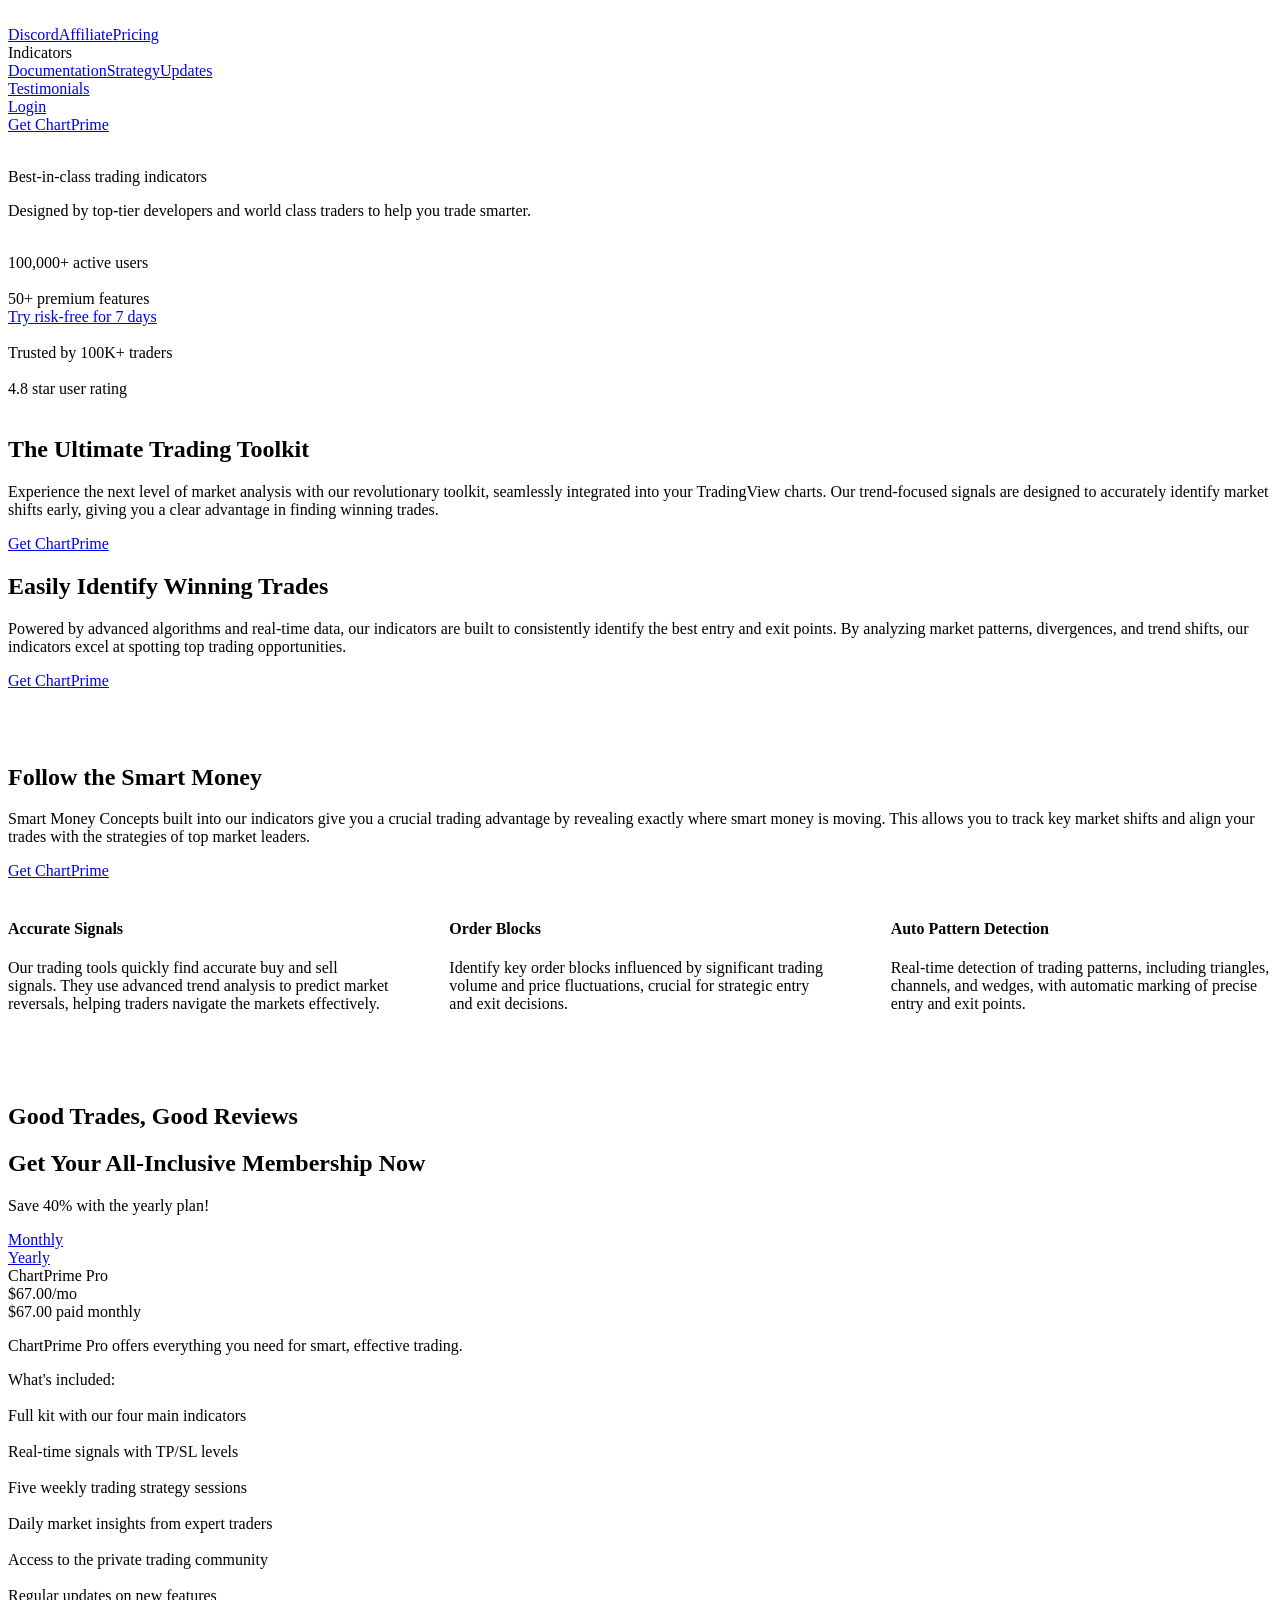
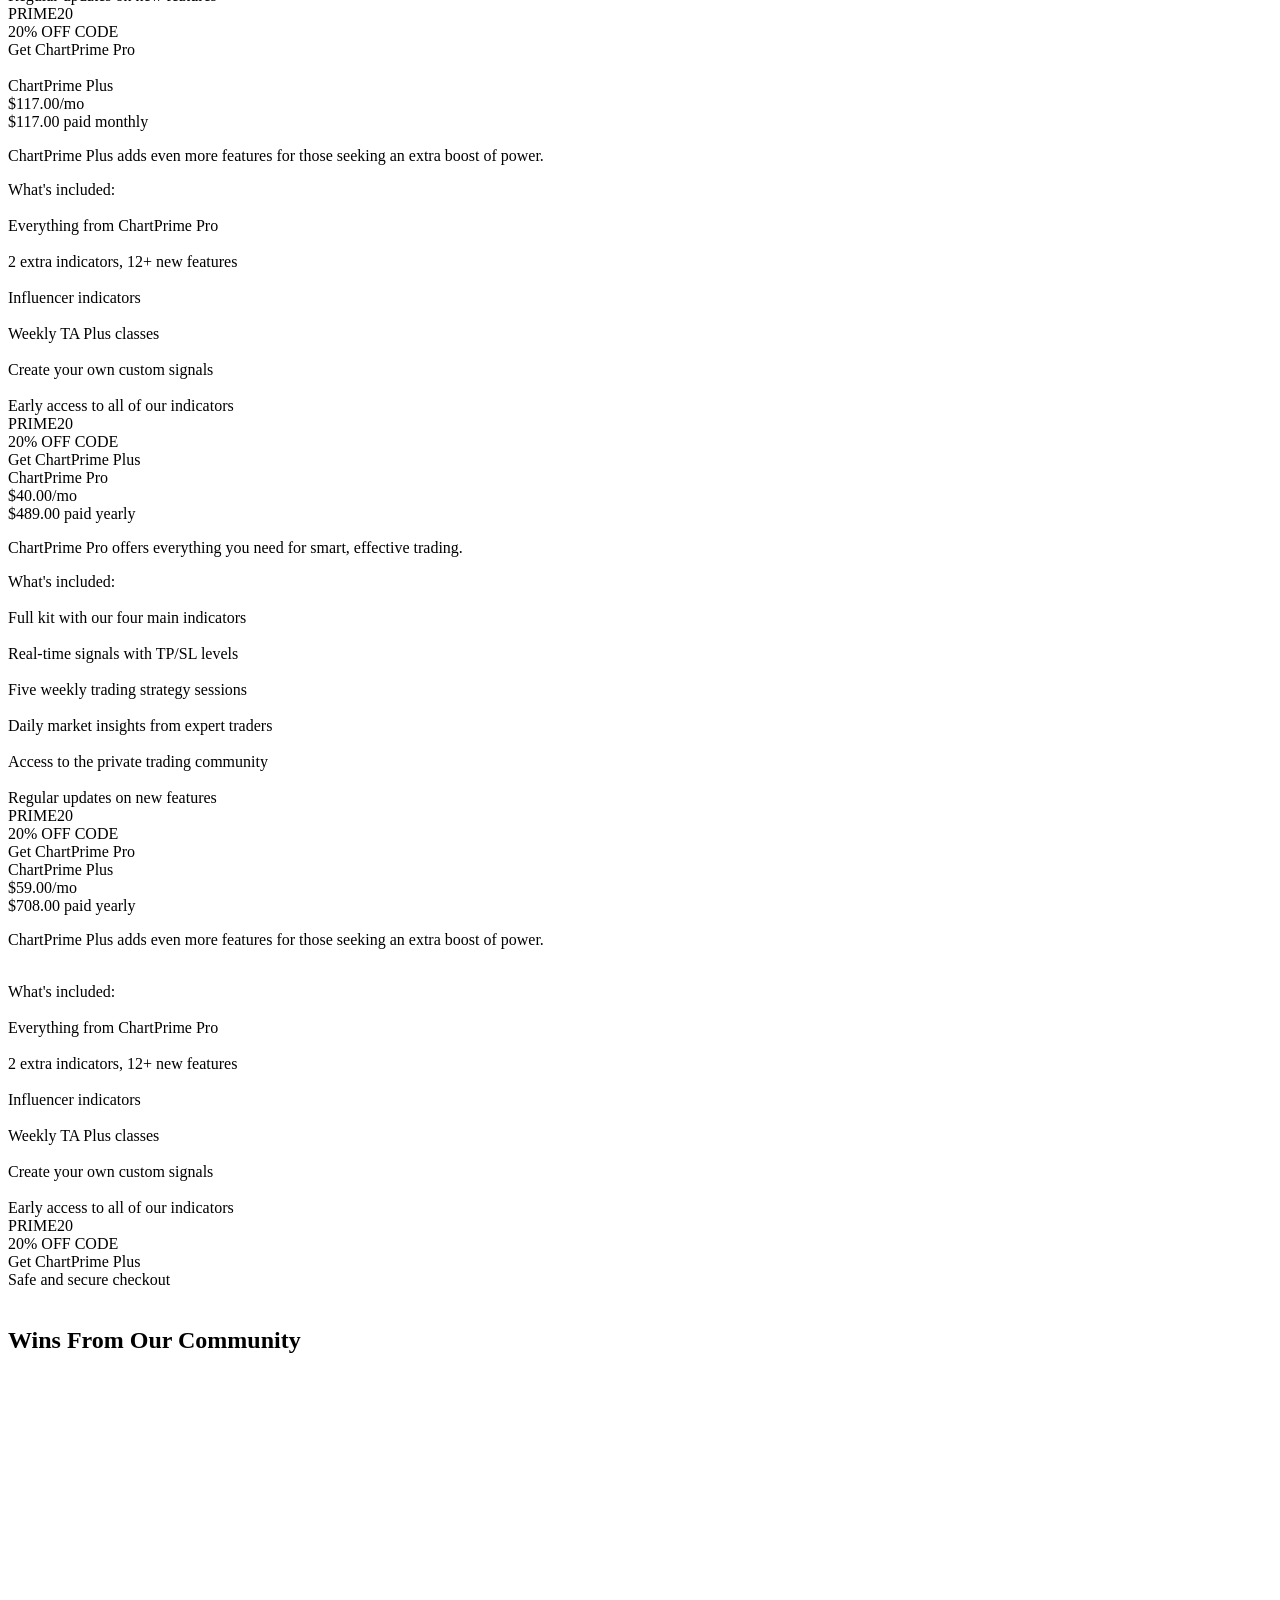
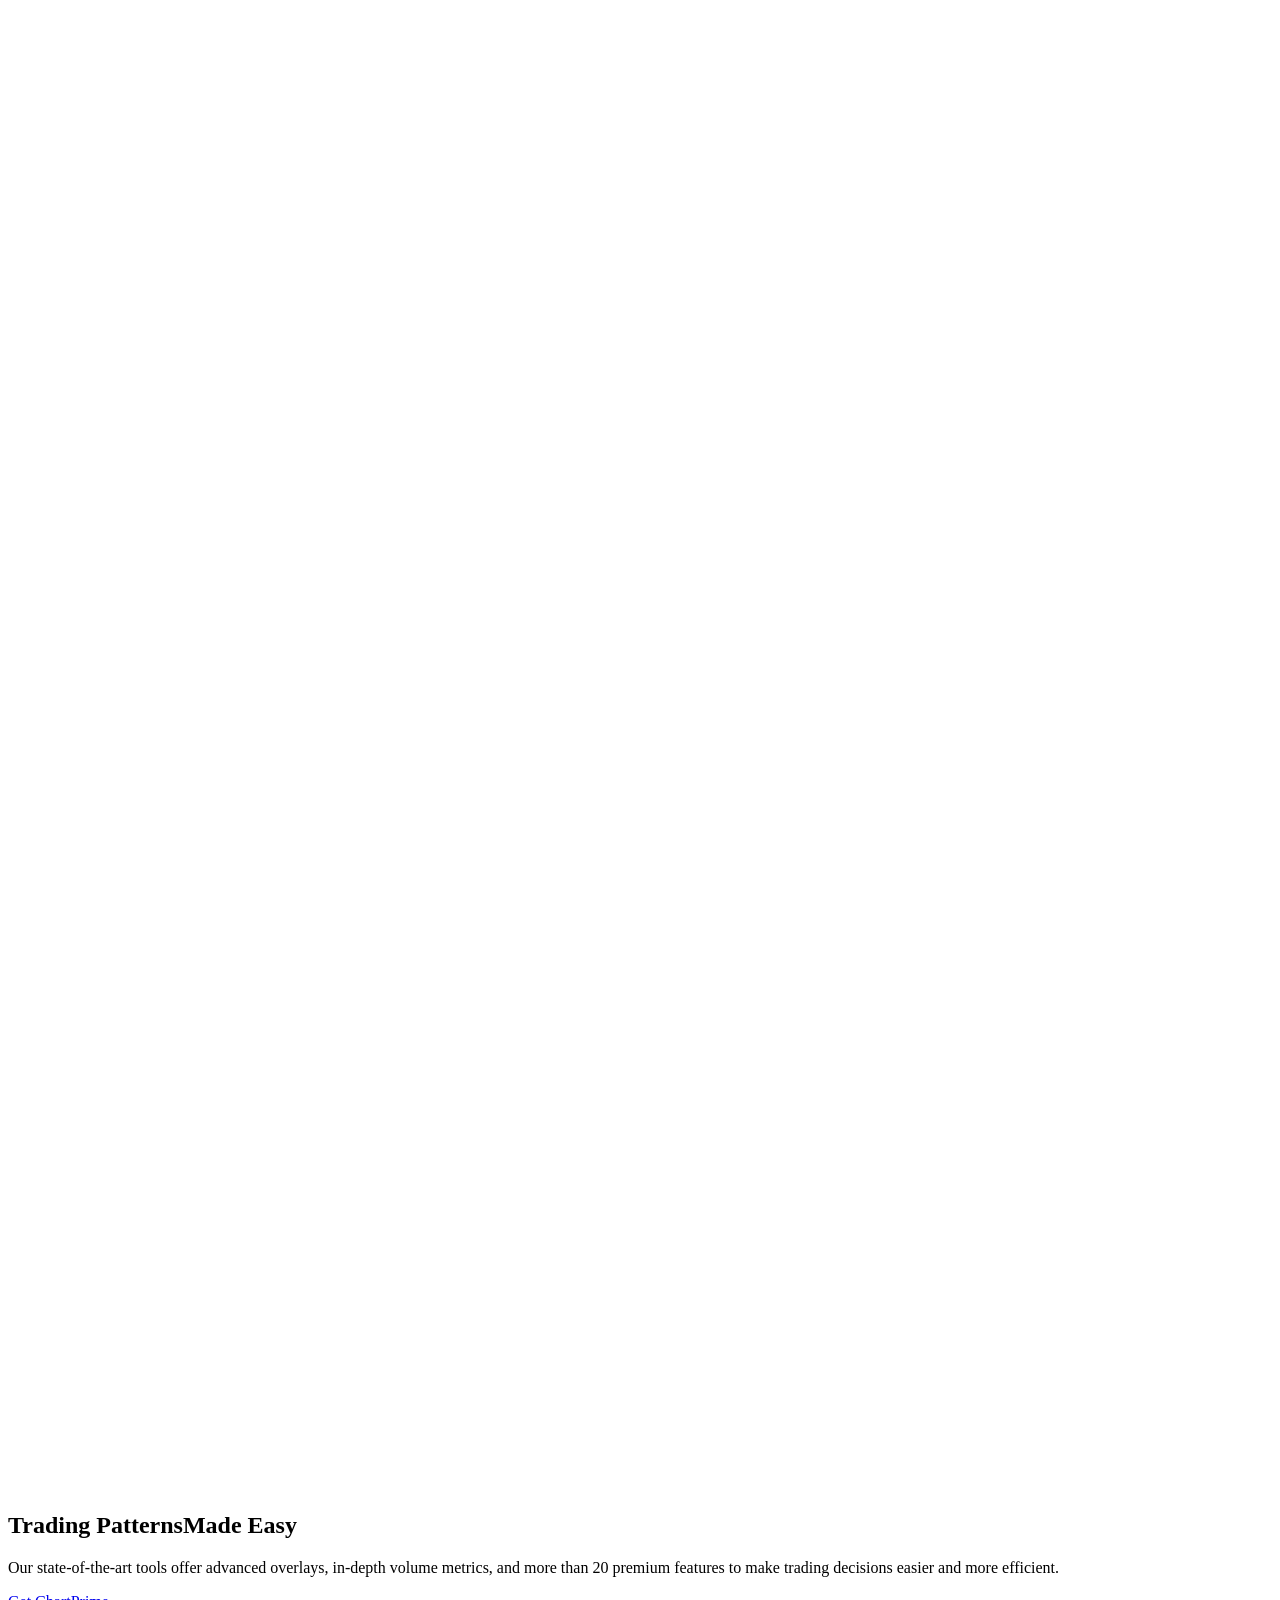
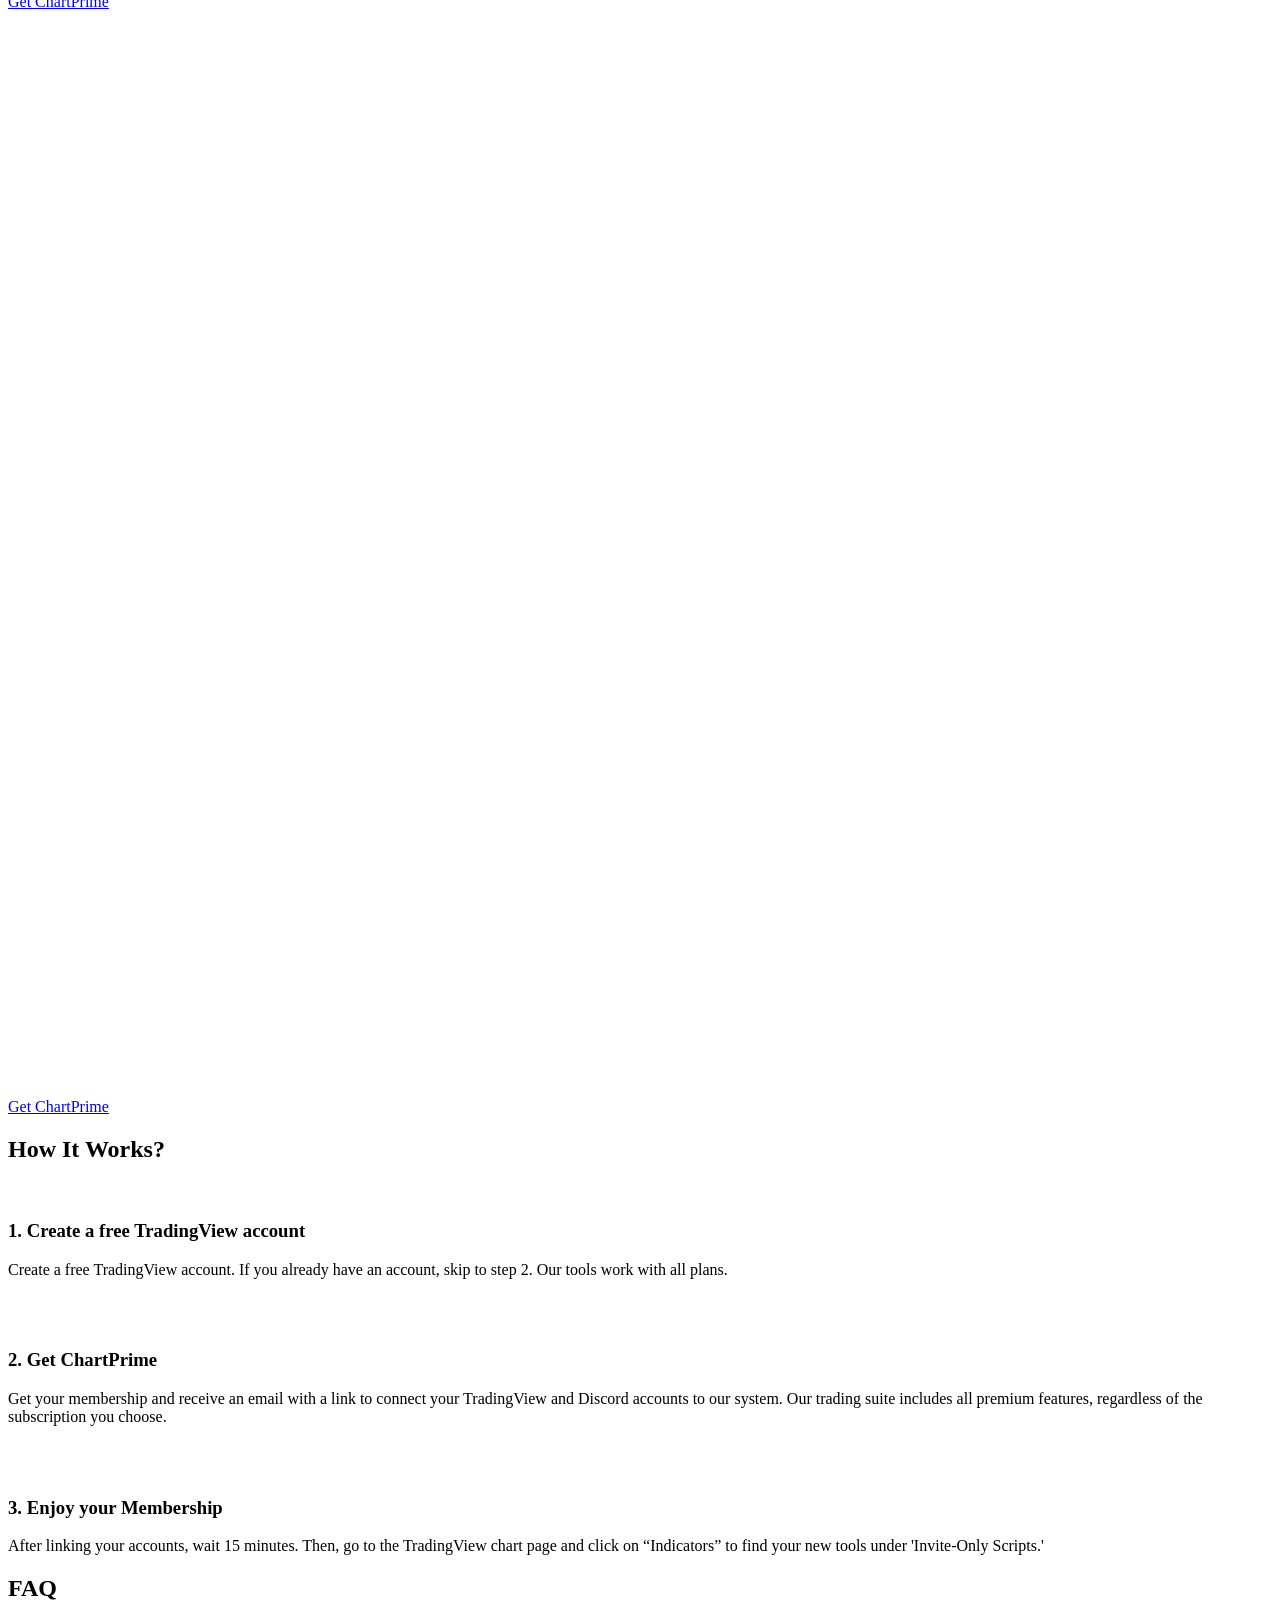
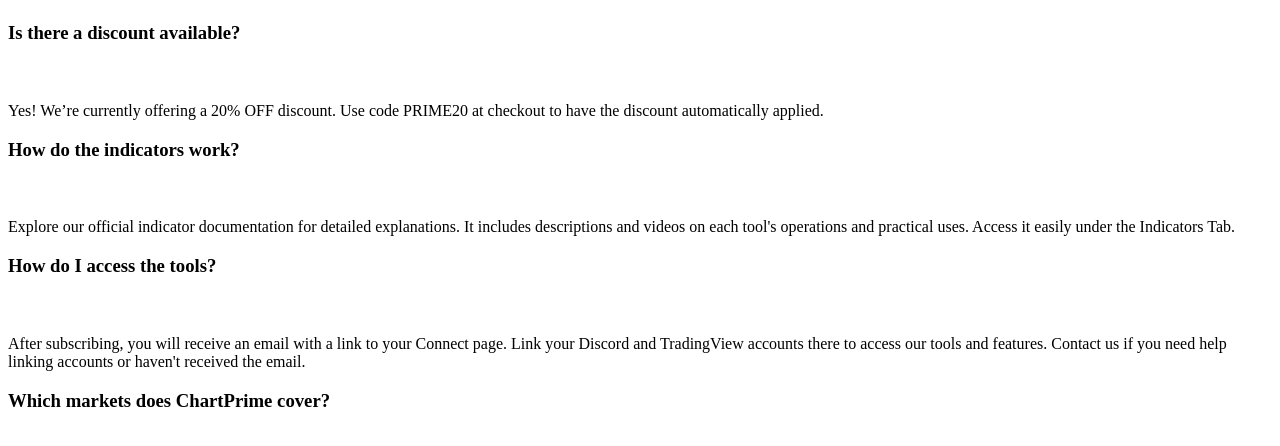
==== commit 221f8d14: "Update index-pt.html" ====
--- a/index-pt.html
+++ b/index-pt.html
@@ -1,276 +1,618 @@
-<!doctype html>
-<!-- Made in Framer · framer.com ✨ -->
-<!-- Published Feb 20, 2026, 12:22 AM UTC -->
-<html dir="ltr">
-<head>
-	<meta charset="utf-8">
-	
-	
-	<script>try{if(localStorage.get("__framer_force_showing_editorbar_since")){const n=document.createElement("link");n.rel = "modulepreload";n.href="https://framer.com/edit/init.mjs";document.head.appendChild(n)}}catch(e){}</script>
-	<!-- Start of headStart -->
+<!DOCTYPE html><!-- Last Published: Thu Mar 26 2026 19:26:48 GMT+0000 (Coordinated Universal Time) --><html data-wf-domain="chartprime.com" data-wf-page="66a44ba8b5a088af87f0abc1" data-wf-site="6259f5372f141a3c0a7a6041" lang="en"><head><meta charset="utf-8"/><title>ChartPrime</title><meta content="ChartPrime offers a toolkit that will take your trading game to the next level. Trend Signals, Institutional order blocks, Pattern detection, Reversal signals,  Powerful oscillators,  amongst many other game changing features." name="description"/><meta content="ChartPrime" property="og:title"/><meta content="ChartPrime offers a toolkit that will take your trading game to the next level. Trend Signals, Institutional order blocks, Pattern detection, Reversal signals,  Powerful oscillators,  amongst many other game changing features." property="og:description"/><meta content="ChartPrime" property="twitter:title"/><meta content="ChartPrime offers a toolkit that will take your trading game to the next level. Trend Signals, Institutional order blocks, Pattern detection, Reversal signals,  Powerful oscillators,  amongst many other game changing features." property="twitter:description"/><meta property="og:type" content="website"/><meta content="summary_large_image" name="twitter:card"/><meta content="width=device-width, initial-scale=1" name="viewport"/><link href="https://cdn.prod.website-files.com/6259f5372f141a3c0a7a6041/css/v1-7.shared.a3684b295.css" rel="stylesheet" type="text/css" integrity="sha384-o2hLKVI2mKMVDpqmft4mgU1bn+R6QETkdbruu+FwYpIo1pq7MTPITsVqoYI2nxrr" crossorigin="anonymous"/><link href="https://fonts.googleapis.com" rel="preconnect"/><link href="https://fonts.gstatic.com" rel="preconnect" crossorigin="anonymous"/><script src="https://ajax.googleapis.com/ajax/libs/webfont/1.6.26/webfont.js" type="text/javascript"></script><script type="text/javascript">WebFont.load({  google: {    families: ["Montserrat:100,100italic,200,200italic,300,300italic,400,400italic,500,500italic,600,600italic,700,700italic,800,800italic,900,900italic","Oswald:200,300,400,500,600,700","Open Sans:300,300italic,400,400italic,600,600italic,700,700italic,800,800italic","Exo:100,100italic,200,200italic,300,300italic,400,400italic,500,500italic,600,600italic,700,700italic,800,800italic,900,900italic","Lato:100,100italic,300,300italic,400,400italic,700,700italic,900,900italic","PT Serif:400,400italic,700,700italic","Encode Sans:300,400,500,600,700","Inter:300,400,500,600,700","Mona Sans:300,400,500,600,700","NTR:300,400,500,600,700","Nunito:300,400,500,600,700","Poppins:300,400,500,600,700","Roboto Mono:300,400,500,600,700"]  }});</script><script src="https://use.typekit.net/zdx3fnh.js" type="text/javascript"></script><script type="text/javascript">try{Typekit.load();}catch(e){}</script><script type="text/javascript">!function(o,c){var n=c.documentElement,t=" w-mod-";n.className+=t+"js",("ontouchstart"in o||o.DocumentTouch&&c instanceof DocumentTouch)&&(n.className+=t+"touch")}(window,document);</script><link href="https://cdn.prod.website-files.com/6259f5372f141a3c0a7a6041/66b58c264579ef44e44681d3_FAVICONFAVICON.png" rel="shortcut icon" type="image/x-icon"/><link href="https://cdn.prod.website-files.com/6259f5372f141a3c0a7a6041/66b58d624a586107bb822135_iPhone%20Icon.png" rel="apple-touch-icon"/><script type="text/javascript">!function(f,b,e,v,n,t,s){if(f.fbq)return;n=f.fbq=function(){n.callMethod?n.callMethod.apply(n,arguments):n.queue.push(arguments)};if(!f._fbq)f._fbq=n;n.push=n;n.loaded=!0;n.version='2.0';n.agent='plwebflow';n.queue=[];t=b.createElement(e);t.async=!0;t.src=v;s=b.getElementsByTagName(e)[0];s.parentNode.insertBefore(t,s)}(window,document,'script','https://connect.facebook.net/en_US/fbevents.js');fbq('init', '2471552419682297');fbq('track', 'PageView');</script><script>
+var head = document.head;
+var script = document.createElement('script');
+script.type = 'text/javascript';
+script.src = "https://t.chartprime.com/v1/lst/universal-script?ph=c11f72b0aeeb47211c0e3c318aca81c9cf95cfef32f9be959c7bda83ae257ab5&tag=!clicked&ref_url=" + encodeURI(document.URL) ;
+head.appendChild(script);
+</script>
+<script>
+(function(g,e,o,t,a,r,ge,tl,y,s){
+g.getElementsByTagName(o)[0].insertAdjacentHTML('afterbegin','<style id="georedirect1694468349638style">body{opacity:0.0 !important;}</style>');
+s=function(){g.getElementById('georedirect1694468349638style').innerHTML='body{opacity:1.0 !important;}';};
+t=g.getElementsByTagName(o)[0];y=g.createElement(e);y.async=true;
+y.src='https://g10498469755.co/gr?id=-Ne5Alu097ZHT737bwDF&refurl='+g.referrer+'&winurl='+encodeURIComponent(window.location);
+t.parentNode.insertBefore(y,t);y.onerror=function(){s()};
+georedirect1694468349638loaded=function(redirect){var to=0;if(redirect){to=5000};
+setTimeout(function(){s();},to)};
+})(document,'script','head');
+</script>
+<script src="https://js.chargebee.com/v2/chargebee.js" data-cb-site="chartprime" data-cb-ga-enabled="true" data-cb-refersion-enabled="true"></script>
+<!-- Google Tag Manager -->
+<script>(function(w,d,s,l,i){w[l]=w[l]||[];w[l].push({'gtm.start':
+new Date().getTime(),event:'gtm.js'});var f=d.getElementsByTagName(s)[0],
+j=d.createElement(s),dl=l!='dataLayer'?'&l='+l:'';j.async=true;j.src=
+'https://www.googletagmanager.com/gtm.js?id='+i+dl;f.parentNode.insertBefore(j,f);
+})(window,document,'script','dataLayer','GTM-M7RG9GK3');</script>
+<!-- End Google Tag Manager -->
+<script type="text/javascript" src="https://static.leaddyno.com/js"> </script>
+<meta name="facebook-domain-verification" content="nbngr766i83iv65wfes0etjevnzp1m" />
+
+<!-- REFERSION TRACKING: BEGIN -->
+<script src="https://chartprime.refersion.com/tracker/v3/pub_7f5f5233cae3f2579fad.js"></script>
+<script>_refersion(function(){ _rfsn._setSource("CHARGEBEE"); });</script>
+<!-- REFERSION TRACKING: END --> 
+<!-- Hotjar Tracking Code for https://chartprime.com -->
+<script>
+    (function(h,o,t,j,a,r){
+        h.hj=h.hj||function(){(h.hj.q=h.hj.q||[]).push(arguments)};
+        h._hjSettings={hjid:3017820,hjsv:6};
+        a=o.getElementsByTagName('head')[0];
+        r=o.createElement('script');r.async=1;
+        r.src=t+h._hjSettings.hjid+j+h._hjSettings.hjsv;
+        a.appendChild(r);
+    })(window,document,'https://static.hotjar.com/c/hotjar-','.js?sv=');
+</script>
+<script>
+(function() {
+  var p = new URLSearchParams(window.location.search);
+  var fbclid = p.get('fbclid');
+  if (fbclid) {
+    var fbc = 'fb.1.' + Math.floor(Date.now() / 1000) + '.' + fbclid;
+    document.cookie = '_fbc=' + fbc + '; path=/; domain=chartprime.com; max-age=' + (60*60*24*90);
+  }
+})();
+</script>
+
+<!-- Reddit Pixel -->
+<script>
+!function(w,d){if(!w.rdt){var p=w.rdt=function(){p.sendEvent?p.sendEvent.apply(p,arguments):p.callQueue.push(arguments)};p.callQueue=[];var t=d.createElement("script");t.src="https://www.redditstatic.com/ads/pixel.js",t.async=!0;var s=d.getElementsByTagName("script")[0];s.parentNode.insertBefore(t,s)}}(window,document);rdt('init','t2_ikfcarzw', {"optOut":false,"useDecimalCurrencyValues":true,"aaid":"<AAID-HERE>","email":"<EMAIL-HERE>","externalId":"<EXTERNAL-ID-HERE>","idfa":"<IDFA-HERE>"});rdt('track', 'PageVisit');
+</script>
+<!-- DO NOT MODIFY UNLESS TO REPLACE A USER IDENTIFIER -->
+<!-- End Reddit Pixel -->
+<script async src="https://pagead2.googlesyndication.com/pagead/js/adsbygoogle.js?client=ca-pub-9826276595135214"
+     crossorigin="anonymous"></script>
+<!-- Twitter conversion tracking base code -->
+<script>
+!function(e,t,n,s,u,a){e.twq||(s=e.twq=function(){s.exe?s.exe.apply(s,arguments):s.queue.push(arguments);
+},s.version='1.1',s.queue=[],u=t.createElement(n),u.async=!0,u.src='https://static.ads-twitter.com/uwt.js',
+a=t.getElementsByTagName(n)[0],a.parentNode.insertBefore(u,a))}(window,document,'script');
+twq('config','omiau');
+</script>
+<!-- End Twitter conversion tracking base code -->
+
+<!-- Start of Async ProveSource Code --><script>!function(o,i){window.provesrc&&window.console&&console.error&&console.error("ProveSource is included twice in this page."),provesrc=window.provesrc={dq:[],display:function(){this.dq.push(arguments)}},o._provesrcAsyncInit=function(){provesrc.init({apiKey:"eyJhbGciOiJIUzI1NiIsInR5cCI6IkpXVCJ9.eyJhY2NvdW50SWQiOiI2MmE2OTg0NDdiMTQ0ZjIzMjgwZWI0N2MiLCJpYXQiOjE2NTUwODUxMjR9.0H0Q0zIm3gJfZ8w29Vpo0aqlXR50a3Bzm6VxMigox6k",v:"0.0.4"})};var r=i.createElement("script");r.type="text/javascript",r.async=!0,r["ch"+"ar"+"set"]="UTF-8",r.src="https://cdn.provesrc.com/provesrc.js";var e=i.getElementsByTagName("script")[0];e.parentNode.insertBefore(r,e)}(window,document);</script><!-- End of Async ProveSource Code -->
+
+
+
+<style>
+
+.dim-glow {
+transform: translate3d(0, 0, 0);
+}
+
+.button-glow {
+transform: translate3d(0, 0, 0);
+}
+
+.button {
+transform: translate3d(0, 0, 0);
+}
+
+.button-glow_active {
+transform: translate3d(0, 0, 0);
+}
+
+.dim-glow_active {
+transform: translate3d(0, 0, 0);
+}
+
+</style>
+<script>
+// Function to get the current query string from the URL
+function getQueryString() {
+    return window.location.search;
+}
+
+// Function to modify all outbound links
+function appendQueryParamsToOutboundLinks() {
+    const currentQuery = getQueryString();
+
+    if (!currentQuery) return; // Exit if there's no query string to append
+
+    // Select all links on the page
+    const links = document.querySelectorAll('a[href]'); // Select only links with href
+
+    links.forEach(link => {
+        try {
+            // Check if the link is an outbound link (not within the same domain)
+            const linkUrl = new URL(link.href, window.location.origin);
+            if (linkUrl.hostname !== window.location.hostname) {
+                // Merge existing query parameters with the current query string
+                const params = new URLSearchParams(linkUrl.search);
+                const currentParams = new URLSearchParams(currentQuery);
+                currentParams.forEach((value, key) => {
+                    params.append(key, value);
+                });
+                linkUrl.search = params.toString(); // Update the search parameters
+                link.href = linkUrl.toString(); // Update the link href
+            }
+        } catch (e) {
+            console.error(`Invalid link: ${link.href}`, e);
+        }
+    });
+}
+
+// Call the function to modify links after the DOM is fully loaded
+window.addEventListener('DOMContentLoaded', appendQueryParamsToOutboundLinks);
+</script>
+<link rel="stylesheet" href="https://cdn.jsdelivr.net/npm/swiper@8/swiper-bundle.min.css"/>
+<link rel="stylesheet" href="https://cdnjs.cloudflare.com/ajax/libs/font-awesome/5.8.2/css/all.css" />
+
+<style>
+.w-slider-dot {
+  background: #726F7A ;
+  color:;
+  width: 12.5px;
+  height: 12.5px;
+  top: 0px;
+}
+.w-slider-dot.w-active {
+  background: #3acaff ;
+  color:;
+  width: 12.5px;
+  height: 12.5px;
+  top: 0px;
+  
+}
+</style>
+
+<style>
+.swiper > .swiper-wrapper{
+  transition-timing-function : linear;
+}
+.swiper-slide.swiper-slide{
+    transition-timing-function: linear;
+}
+  .swiper-slide.swiper-slide-active .card{
+  	opacity: 100%;
+  }
+	.swiper-button-next, .swiper-button-prev {
+      display: none;
+  }
+  .arrow-next:focus, .arrow-previous:focus {
+    outline: none;
+  }
+  .swiper-slide.swiper-slide-active .card{
+  	opacity: 100%;
+  }
+  .submit-button:focus {
+		outline: none;
+  }
+  .text-field {
+  -webkit-appearance: none;
+  -moz-appearance: none;
+  appearance: none;
+  }
+</style>
+
+<style>
+*:focus { outline: none; }
+</style>
+</head><body class="body_v2"><div class="w-embed w-iframe"><!-- Google Tag Manager (noscript) -->
+<noscript><iframe src="https://www.googletagmanager.com/ns.html?id=GTM-M7RG9GK3"
+height="0" width="0" style="display:none;visibility:hidden"></iframe></noscript>
+<!-- End Google Tag Manager (noscript) --></div><div data-w-id="a5aadb3f-d4ec-8fda-89b1-4ffd3963b3d1" data-animation="default" data-collapse="medium" data-duration="400" data-easing="ease" data-easing2="ease" role="banner" class="navbar navbar_v2 w-nav"><div class="_w-navbar"><a href="/" aria-current="page" class="brand brand_v2 w-nav-brand w--current"><img width="168" sizes="(max-width: 479px) 94vw, 168px" alt="" src="https://cdn.prod.website-files.com/6259f5372f141a3c0a7a6041/66b3b911d73949cf069e6d76_ihfhiafa.png" loading="eager" srcset="https://cdn.prod.website-files.com/6259f5372f141a3c0a7a6041/66b3b911d73949cf069e6d76_ihfhiafa-p-500.png 500w, https://cdn.prod.website-files.com/6259f5372f141a3c0a7a6041/66b3b911d73949cf069e6d76_ihfhiafa-p-800.png 800w, https://cdn.prod.website-files.com/6259f5372f141a3c0a7a6041/66b3b911d73949cf069e6d76_ihfhiafa-p-1080.png 1080w, https://cdn.prod.website-files.com/6259f5372f141a3c0a7a6041/66b3b911d73949cf069e6d76_ihfhiafa.png 1536w" class="image"/></a><nav role="navigation" class="nav-menu nav-menu_v2 w-nav-menu"><a href="https://discord.gg/chartprime" target="_blank" class="nav-link nav-link_v2 w-nav-link">Discord</a><a href="/affiliate-program" class="nav-link nav-link_v2 w-nav-link">Affiliate</a><a href="/#register" class="nav-link nav-link_v2 w-nav-link">Pricing</a><div class="_w-navbar-dd"><div data-delay="0" data-hover="true" class="navbar-dd w-dropdown"><div class="nav-dropdown nav-link_v2 w-dropdown-toggle"><div>Indicators</div><div class="nav-dropdown-icon w-icon-dropdown-toggle"></div></div><nav class="nav-dd-list w-dropdown-list"><a href="https://docs.chartprime.com/" target="_blank" class="nav-dropdown-link nav-dropdown-link-top w-dropdown-link">Documentation</a><a href="/strategies" class="nav-dropdown-link w-dropdown-link">Strategy</a><a href="/updates" class="nav-dropdown-link nav-dropdown-link-btm w-dropdown-link">Updates</a><div class="gradient-wrap gradient-wrap-dd"></div><div class="dd-bg"></div></nav></div></div><a href="/testimonials" class="nav-link nav-link_v2 w-nav-link">Testimonials</a><div class="html-embed-3 w-embed"><a class = "login_link_v2" a href="javascript:void(0)" data-cb-type="portal" >Login</a></div><div data-w-id="a5aadb3f-d4ec-8fda-89b1-4ffd3963b3ee" class="w_gradient_button register"><div class="_w-button _w-button_small"><a href="/#register" class="button button_v2 buttom_small w-inline-block"><div class="text-block-11">Get ChartPrime</div></a><div class="button-gradient"></div><div class="button_inactive"><div class="button-glow"></div><div class="dim-glow"></div></div><div class="button_hover"><div class="button-glow_active"></div><div class="dim-glow_active"></div></div></div></div></nav><div class="menu-button w-nav-button"><div class="icon w-icon-nav-menu"></div></div><div class="navbar-bg-opened"></div></div></div><div class="_w-page overflow-hidden"><div data-w-id="f5252e6f-d863-5bf6-62f3-9dd9eb5cadbb" class="home-hero home-hero_v2"><img src="https://cdn.prod.website-files.com/6259f5372f141a3c0a7a6041/66bbf31a6f11361ae2b16b29_FINAL%20GRADIENT.avif" loading="eager" alt="" class="bg-gradient-homev2_top"/><div class="_w-hero-content"><div class="main-hero-content"><div class="div-block-381"><p class="main-hero-heading">Best-in-class <span class="block-span-desktop">trading indicators</span></p><p class="hero-description">Designed by top‑tier developers and world class traders to help you trade smarter.</p><div class="div-block-380"><div class="div-block-379"><img src="https://cdn.prod.website-files.com/6259f5372f141a3c0a7a6041/691ddb235e9d8217787e53e0_Vector.svg" loading="lazy" alt="" class="hero-icon"/><div class="text-block-62">100,000+ active users</div></div><div class="div-block-379"><img src="https://cdn.prod.website-files.com/6259f5372f141a3c0a7a6041/6920c7738181bf07dd0f10aa_rainbow-indicators-icon.svg" loading="lazy" alt="" class="hero-icon"/><div class="text-block-62">50+ premium features</div></div></div></div><div class="_w-button"><a href="#register" class="button button_v2 w-inline-block"><div>Try risk-free for 7 days</div></a><div class="button_inactive"><div class="button-glow"></div><div class="dim-glow"></div></div><div class="button_hover"><div class="button-glow_active"></div><div class="dim-glow_active"></div></div><div class="button-gradient"></div></div><div class="div-block-386"><div class="div-block-385"><img src="https://cdn.prod.website-files.com/6259f5372f141a3c0a7a6041/691de257c4f173d498685755_73x73%20(7).png" loading="lazy" alt="" class="home-hero-review-image"/><img src="https://cdn.prod.website-files.com/6259f5372f141a3c0a7a6041/691de22221258fdf8deaf935_user5.png" loading="lazy" alt="" class="home-hero-review-image"/><img src="https://cdn.prod.website-files.com/6259f5372f141a3c0a7a6041/691de2514735652bbe6e08cb_user1.png" loading="lazy" alt="" class="home-hero-review-image"/><img src="https://cdn.prod.website-files.com/6259f5372f141a3c0a7a6041/691de21c2872447f6aff0b06_user2.png" loading="lazy" alt="" class="home-hero-review-image"/><img src="https://cdn.prod.website-files.com/6259f5372f141a3c0a7a6041/691de35b3e590d14b534a958_100k%2B.svg" loading="lazy" alt="" class="home-hero-review-image"/></div><div class="div-block-382"><div class="truested-by">Trusted by 100K+ traders</div><div class="div-block-383"><img src="https://cdn.prod.website-files.com/6259f5372f141a3c0a7a6041/691ddf7eaa631cdc56830ad1_stars.svg" loading="lazy" alt="" class="image-84"/><div class="star-rating-text">4.8 star user rating</div></div></div></div></div></div></div><div class="_w-features-home_v2"><div class="_w-trading-simplified display_block"><div data-w-id="b6e45ae0-39be-1127-d1fe-003c7fccef5a" class="_w-trading-simplified-item _w-trading-simplified-item_v2 _w-trading-simplified-item_v2-reverse"><div class="card_v2-bg"></div><img sizes="(max-width: 479px) 100vw, 240px" srcset="https://cdn.prod.website-files.com/6259f5372f141a3c0a7a6041/66ad194c22ac043f385ef449_toolkit-p-500.png 500w, https://cdn.prod.website-files.com/6259f5372f141a3c0a7a6041/66ad194c22ac043f385ef449_toolkit-p-800.png 800w, https://cdn.prod.website-files.com/6259f5372f141a3c0a7a6041/66ad194c22ac043f385ef449_toolkit-p-1080.png 1080w, https://cdn.prod.website-files.com/6259f5372f141a3c0a7a6041/66ad194c22ac043f385ef449_toolkit.png 1425w" alt="" src="https://cdn.prod.website-files.com/6259f5372f141a3c0a7a6041/66ad194c22ac043f385ef449_toolkit.png" loading="eager" class="homev2-card-image"/><div class="homev2-card-text"><h2 class="h3 trading-simplified-h3_v2"><span class="gold-gradient-text">The Ultimate</span> <span class="block-span-desktop">Trading Toolkit</span></h2><p class="p trading-simplified-p_v2">Experience the next level of market analysis with our revolutionary toolkit, seamlessly integrated into your TradingView charts. Our trend-focused signals are designed to accurately identify market shifts early, giving you a clear advantage in finding winning trades.</p><div class="_w-left-aligned-button tm-30px tm-mobile_10vw"><div class="_w-button"><a href="#register" class="button button_v2 w-inline-block"><div>Get ChartPrime</div></a><div class="button_inactive"><div class="button-glow"></div><div class="dim-glow"></div></div><div class="button-gradient"></div><div class="button_hover"><div class="button-glow_active"></div><div class="dim-glow_active"></div></div></div></div></div><div class="card-border_v2"></div><div class="card-blur_v2"></div></div><div data-w-id="b6e45ae0-39be-1127-d1fe-003c7fccef75" class="_w-trading-simplified-item _w-trading-simplified-item_v2"><div class="homev2-card-text"><h2 class="h3 trading-simplified-h3_v2">Easily Identify <span class="gold-gradient-text block-span-desktop">Winning Trades</span></h2><p class="p trading-simplified-p_v2">Powered by advanced algorithms and real-time data, our indicators are built to consistently identify the best entry and exit points. By analyzing market patterns, divergences, and trend shifts, our indicators excel at spotting top trading opportunities.</p><div class="_w-left-aligned-button tm-30px tm-mobile_10vw"><div class="_w-button"><a href="#register" class="button button_v2 w-inline-block"><div>Get ChartPrime</div></a><div class="button-gradient"></div><div class="button_inactive"><div class="button-glow"></div><div class="dim-glow"></div></div><div class="button_hover"><div class="button-glow_active"></div><div class="dim-glow_active"></div></div></div></div></div><img sizes="(max-width: 479px) 100vw, 240px" srcset="https://cdn.prod.website-files.com/6259f5372f141a3c0a7a6041/66c01fc89450faa56b6a52c0_25-p-500.png 500w, https://cdn.prod.website-files.com/6259f5372f141a3c0a7a6041/66c01fc89450faa56b6a52c0_25-p-800.png 800w, https://cdn.prod.website-files.com/6259f5372f141a3c0a7a6041/66c01fc89450faa56b6a52c0_25-p-1080.png 1080w, https://cdn.prod.website-files.com/6259f5372f141a3c0a7a6041/66c01fc89450faa56b6a52c0_25.png 1424w" alt="" src="https://cdn.prod.website-files.com/6259f5372f141a3c0a7a6041/66c01fc89450faa56b6a52c0_25.png" loading="eager" class="homev2-card-image"/><div class="card_v2-bg"></div><div class="card-border_v2"></div><div class="card-blur_v2"></div></div><div data-w-id="b6e45ae0-39be-1127-d1fe-003c7fccef8d" class="_w-trading-simplified-item _w-trading-simplified-item_v2 _w-trading-simplified-item_v2-reverse"><img sizes="(max-width: 479px) 100vw, 240px" srcset="https://cdn.prod.website-files.com/6259f5372f141a3c0a7a6041/66ad192982559be468ba1dc1_smart-money-p-500.png 500w, https://cdn.prod.website-files.com/6259f5372f141a3c0a7a6041/66ad192982559be468ba1dc1_smart-money-p-800.png 800w, https://cdn.prod.website-files.com/6259f5372f141a3c0a7a6041/66ad192982559be468ba1dc1_smart-money-p-1080.png 1080w, https://cdn.prod.website-files.com/6259f5372f141a3c0a7a6041/66ad192982559be468ba1dc1_smart-money.png 1424w" alt="" src="https://cdn.prod.website-files.com/6259f5372f141a3c0a7a6041/66ad192982559be468ba1dc1_smart-money.png" loading="eager" class="homev2-card-image"/><div class="homev2-card-text"><img loading="lazy" src="https://cdn.prod.website-files.com/plugins/Basic/assets/placeholder.60f9b1840c.svg" alt="" class="trading-simplified-icon"/><h2 class="h3 trading-simplified-h3_v2"><span>Follow the</span> <span class="gold-gradient-text block-span-desktop">Smart Money</span></h2><p class="p trading-simplified-p_v2">Smart Money Concepts built into our indicators give you a crucial trading advantage by revealing exactly where smart money is moving. This allows you to track key market shifts and align your trades with the strategies of top market leaders.</p><div class="_w-left-aligned-button tm-30px tm-mobile_10vw"><div class="_w-button"><a href="#register" class="button button_v2 w-inline-block"><div>Get ChartPrime</div></a><div class="button_inactive"><div class="button-glow"></div><div class="dim-glow"></div></div><div class="button-gradient"></div><div class="button_hover"><div class="button-glow_active"></div><div class="dim-glow_active"></div></div></div></div></div><div class="card_v2-bg"></div><div class="card-border_v2"></div><div class="card-blur_v2"></div></div></div></div><div class="slider_homev2"><div class="swiper homev2-swiper"><div class="swiper-wrapper first-swiper-wrapper"><div class="swiper-slide homev2_swiper-slide"><div class="homev2_slide"><img src="https://cdn.prod.website-files.com/6259f5372f141a3c0a7a6041/66d7b358ca5c3c0fe3ba4f63_Accurate%20Signals.png" loading="eager" sizes="(max-width: 479px) 100vw, 240px" srcset="https://cdn.prod.website-files.com/6259f5372f141a3c0a7a6041/66d7b358ca5c3c0fe3ba4f63_Accurate%20Signals-p-500.png 500w, https://cdn.prod.website-files.com/6259f5372f141a3c0a7a6041/66d7b358ca5c3c0fe3ba4f63_Accurate%20Signals.png 704w" alt="" class="slider-img"/><h4 class="h4 h4_v2">Accurate Signals</h4><p class="p text-color-white">Our trading tools quickly find accurate buy and sell signals. They use advanced trend analysis to predict market reversals, helping traders navigate the markets effectively.</p></div></div><div class="swiper-slide homev2_swiper-slide"><div class="homev2_slide"><img src="https://cdn.prod.website-files.com/6259f5372f141a3c0a7a6041/66ad2442ebe58bb0afd4acef_Card-1.png" loading="eager" sizes="(max-width: 479px) 100vw, 240px" srcset="https://cdn.prod.website-files.com/6259f5372f141a3c0a7a6041/66ad2442ebe58bb0afd4acef_Card-1-p-500.png 500w, https://cdn.prod.website-files.com/6259f5372f141a3c0a7a6041/66ad2442ebe58bb0afd4acef_Card-1.png 704w" alt="" class="slider-img"/><h4 class="h4 h4_v2">Order Blocks</h4><p class="p text-color-white">Identify key order blocks influenced by significant trading volume and price fluctuations, crucial for strategic entry and exit decisions.</p></div></div><div class="swiper-slide homev2_swiper-slide"><div class="homev2_slide"><img src="https://cdn.prod.website-files.com/6259f5372f141a3c0a7a6041/66a7fd050d2856d8c3975d55_Card-2.png" loading="eager" sizes="(max-width: 479px) 100vw, 240px" srcset="https://cdn.prod.website-files.com/6259f5372f141a3c0a7a6041/66a7fd050d2856d8c3975d55_Card-2-p-500.png 500w, https://cdn.prod.website-files.com/6259f5372f141a3c0a7a6041/66a7fd050d2856d8c3975d55_Card-2.png 704w" alt="" class="slider-img"/><h4 class="h4 h4_v2">Auto Pattern Detection</h4><p class="p text-color-white">Real-time detection of trading patterns, including triangles, channels, and wedges, with automatic marking of precise entry and exit points.</p></div></div><div class="swiper-slide homev2_swiper-slide"><div class="homev2_slide"><img src="https://cdn.prod.website-files.com/6259f5372f141a3c0a7a6041/66ad24433e08a480f331c0b2_Card-3.png" loading="eager" sizes="(max-width: 479px) 100vw, 240px" srcset="https://cdn.prod.website-files.com/6259f5372f141a3c0a7a6041/66ad24433e08a480f331c0b2_Card-3-p-500.png 500w, https://cdn.prod.website-files.com/6259f5372f141a3c0a7a6041/66ad24433e08a480f331c0b2_Card-3.png 704w" alt="" class="slider-img"/><h4 class="h4 h4_v2">Liquidity Zones</h4><p class="p text-color-white">Liquidity Zones highlight areas with significant market orders. They show bullish versus bearish volume, a percentage ratio, and the delta between them. This insight can significantly enhance trading performance and profitability.</p></div></div><div class="swiper-slide homev2_swiper-slide"><div class="homev2_slide"><img src="https://cdn.prod.website-files.com/6259f5372f141a3c0a7a6041/66ad244276284caf07132277_Card-9.png" loading="eager" sizes="(max-width: 479px) 100vw, 240px" srcset="https://cdn.prod.website-files.com/6259f5372f141a3c0a7a6041/66ad244276284caf07132277_Card-9-p-500.png 500w, https://cdn.prod.website-files.com/6259f5372f141a3c0a7a6041/66ad244276284caf07132277_Card-9.png 704w" alt="" class="slider-img"/><h4 class="h4 h4_v2">Smart Money Concepts</h4><p class="p text-color-white">Automatically identify Break of Structure (BOS), Change of Character (CHoCH), Money Flow Point of Control (POC), order blocks, fair value gaps, liquidity zones and more. Stay ahead of the market by recognizing key levels, trend shifts, and critical market dynamics.</p></div></div><div class="swiper-slide homev2_swiper-slide"><div class="homev2_slide"><img src="https://cdn.prod.website-files.com/6259f5372f141a3c0a7a6041/66ad24439e1136c4ddc467ef_Card-8.png" loading="eager" sizes="(max-width: 479px) 100vw, 240px" srcset="https://cdn.prod.website-files.com/6259f5372f141a3c0a7a6041/66ad24439e1136c4ddc467ef_Card-8-p-500.png 500w, https://cdn.prod.website-files.com/6259f5372f141a3c0a7a6041/66ad24439e1136c4ddc467ef_Card-8.png 704w" alt="" class="slider-img"/><h4 class="h4 h4_v2">Volume Profile</h4><p class="p text-color-white">This feature revolutionizes volume analysis by displaying volume, price level, and quote value, highlighting key support and resistance levels with high liquidity. Understanding volume is crucial for a successful trading strategy.</p></div></div><div class="swiper-slide homev2_swiper-slide"><div class="homev2_slide"><img src="https://cdn.prod.website-files.com/6259f5372f141a3c0a7a6041/66ad24421cdaff4e8bb7d671_Card-6.png" loading="eager" sizes="(max-width: 479px) 100vw, 240px" srcset="https://cdn.prod.website-files.com/6259f5372f141a3c0a7a6041/66ad24421cdaff4e8bb7d671_Card-6-p-500.png 500w, https://cdn.prod.website-files.com/6259f5372f141a3c0a7a6041/66ad24421cdaff4e8bb7d671_Card-6.png 704w" alt="" class="slider-img"/><h4 class="h4 h4_v2">Fair Value Gaps</h4><p class="p text-color-white">Quickly identify gaps where trading hasn’t occurred, signaling potential price corrections. This allows you to spot market imbalances with precision and gain valuable insights into where price adjustments are likely to happen.</p></div></div><div class="swiper-slide homev2_swiper-slide"><div class="homev2_slide"><img src="https://cdn.prod.website-files.com/6259f5372f141a3c0a7a6041/66a7fd0564f303ab328d0a68_Card-5.png" loading="eager" sizes="(max-width: 479px) 100vw, 240px" srcset="https://cdn.prod.website-files.com/6259f5372f141a3c0a7a6041/66a7fd0564f303ab328d0a68_Card-5-p-500.png 500w, https://cdn.prod.website-files.com/6259f5372f141a3c0a7a6041/66a7fd0564f303ab328d0a68_Card-5.png 704w" alt="" class="slider-img"/><h4 class="h4 h4_v2">Cutting-Edge Oscillators</h4><p class="p text-color-white">Our toolkit offers three powerful oscillator modes designed to easily spot divergences, trend reversals, oversold and overbought areas, buy and sell signals, and other key market signals.</p></div></div><div class="swiper-slide homev2_swiper-slide"><div class="homev2_slide"><img src="https://cdn.prod.website-files.com/6259f5372f141a3c0a7a6041/66bc0cce6a9a8e500897580c_sasasassaasasas.png" loading="eager" sizes="(max-width: 479px) 100vw, 240px" srcset="https://cdn.prod.website-files.com/6259f5372f141a3c0a7a6041/66bc0cce6a9a8e500897580c_sasasassaasasas-p-500.png 500w, https://cdn.prod.website-files.com/6259f5372f141a3c0a7a6041/66bc0cce6a9a8e500897580c_sasasassaasasas-p-800.png 800w, https://cdn.prod.website-files.com/6259f5372f141a3c0a7a6041/66bc0cce6a9a8e500897580c_sasasassaasasas.png 1056w" alt="" class="slider-img"/><h4 class="h4 h4_v2">Dynamic Reactor</h4><p class="p text-color-white">Identify high-activity trading zones characterized by substantial volume and volatile price movements. These zones act as pivotal support and resistance levels, ideal for strategic trade entries and exits.</p></div></div><div class="swiper-slide homev2_swiper-slide"><div class="homev2_slide"><img src="https://cdn.prod.website-files.com/6259f5372f141a3c0a7a6041/66c2823b070c86bf44501244_srcard.png" loading="eager" sizes="(max-width: 479px) 100vw, 240px" srcset="https://cdn.prod.website-files.com/6259f5372f141a3c0a7a6041/66c2823b070c86bf44501244_srcard-p-500.png 500w, https://cdn.prod.website-files.com/6259f5372f141a3c0a7a6041/66c2823b070c86bf44501244_srcard.png 704w" alt="" class="slider-img"/><h4 class="h4 h4_v2">Smart Support &amp; Resistance</h4><p class="p text-color-white">Automatically trace critical support and resistance zones across multiple time frames, letting you see significant levels from higher time frames like the weekly (1W) chart while analyzing shorter ones like the 4-hour (4H) chart.</p></div></div><div class="swiper-slide homev2_swiper-slide"><div class="homev2_slide"><img src="https://cdn.prod.website-files.com/6259f5372f141a3c0a7a6041/66a7fd05b9e569d4ec2ceedd_Card-9.png" loading="eager" sizes="(max-width: 479px) 100vw, 240px" srcset="https://cdn.prod.website-files.com/6259f5372f141a3c0a7a6041/66a7fd05b9e569d4ec2ceedd_Card-9-p-500.png 500w, https://cdn.prod.website-files.com/6259f5372f141a3c0a7a6041/66a7fd05b9e569d4ec2ceedd_Card-9.png 704w" alt="" class="slider-img"/><h4 class="h4 h4_v2">Prime Screener</h4><p class="p text-color-white">Designed to simplify trading, this screener consolidates multiple assets into a single platform, optimizing the discovery of trend-based and reversal signals. Fully customize it to suit your preferences.</p></div></div><div class="swiper-slide homev2_swiper-slide"><div class="homev2_slide"><img src="https://cdn.prod.website-files.com/6259f5372f141a3c0a7a6041/66d7b382bcbc2701c6eb1905_Quantum%20Reactor.png" loading="eager" sizes="(max-width: 479px) 100vw, 240px" srcset="https://cdn.prod.website-files.com/6259f5372f141a3c0a7a6041/66d7b382bcbc2701c6eb1905_Quantum%20Reactor-p-500.png 500w, https://cdn.prod.website-files.com/6259f5372f141a3c0a7a6041/66d7b382bcbc2701c6eb1905_Quantum%20Reactor.png 720w" alt="" class="slider-img"/><h4 class="h4 h4_v2">Quantum Reactor</h4><p class="p text-color-white">Stop letting fake pumps and dumps fool you—this tool helps you spot them effortlessly. Red means bearish, green means bullish, but be cautious—when the reactor turns gray, it’s a sign of a possible fake move.</p></div></div><div class="swiper-slide homev2_swiper-slide"><div class="homev2_slide"><img src="https://cdn.prod.website-files.com/6259f5372f141a3c0a7a6041/66d7b3ef3a0cbaf8a9b01f98_Quantum%20Bands.png" loading="eager" sizes="(max-width: 479px) 100vw, 240px" srcset="https://cdn.prod.website-files.com/6259f5372f141a3c0a7a6041/66d7b3ef3a0cbaf8a9b01f98_Quantum%20Bands-p-500.png 500w, https://cdn.prod.website-files.com/6259f5372f141a3c0a7a6041/66d7b3ef3a0cbaf8a9b01f98_Quantum%20Bands.png 704w" alt="" class="slider-img"/><h4 class="h4 h4_v2">Quantum Bands</h4><p class="p text-color-white">Quantum Bands represent an overextension of price. When price action is near these bands, it’s a solid hint that a pullback might be coming. They also reflect market volatility: when bands are tight, a strong move might be coming soon.</p></div></div><div class="swiper-slide homev2_swiper-slide"><div class="homev2_slide"><img src="https://cdn.prod.website-files.com/6259f5372f141a3c0a7a6041/66d7b46da897c3b87357c38d_Influencer%20Indicators-min.png" loading="eager" sizes="(max-width: 479px) 100vw, 240px" srcset="https://cdn.prod.website-files.com/6259f5372f141a3c0a7a6041/66d7b46da897c3b87357c38d_Influencer%20Indicators-min-p-500.png 500w, https://cdn.prod.website-files.com/6259f5372f141a3c0a7a6041/66d7b46da897c3b87357c38d_Influencer%20Indicators-min.png 704w" alt="" class="slider-img"/><h4 class="h4 h4_v2">Influencer Indicators</h4><p class="p text-color-white">ChartPrime joins forces with top trading influencers to bring you a vast collection of indicators, each designed for their specific strategies. These include powerful oscillators, screeners, signals, tracers, bands, smart money concepts, and so much more.</p></div></div><div class="swiper-slide homev2_swiper-slide"><div class="homev2_slide"><img src="https://cdn.prod.website-files.com/6259f5372f141a3c0a7a6041/66d7b48d955691f749d237b3_Prophecy.png" loading="eager" sizes="(max-width: 479px) 100vw, 240px" srcset="https://cdn.prod.website-files.com/6259f5372f141a3c0a7a6041/66d7b48d955691f749d237b3_Prophecy-p-500.png 500w, https://cdn.prod.website-files.com/6259f5372f141a3c0a7a6041/66d7b48d955691f749d237b3_Prophecy.png 704w" alt="" class="slider-img"/><h4 class="h4 h4_v2">Prophecy Signals</h4><p class="p text-color-white">Effective signals for identifying pumps and dumps. Pair these with our other indicators to sharpen your strategy and ensure your trades are always in sync with the current trend.</p></div></div></div></div><img src="https://cdn.prod.website-files.com/6259f5372f141a3c0a7a6041/66a7d003898930598f155625_Gradient%20Background-min.avif" loading="eager" sizes="(max-width: 479px) 100vw, 240px" srcset="https://cdn.prod.website-files.com/6259f5372f141a3c0a7a6041/66a7d003898930598f155625_Gradient%20Background-min-p-500.avif 500w, https://cdn.prod.website-files.com/6259f5372f141a3c0a7a6041/66a7d003898930598f155625_Gradient%20Background-min-p-800.avif 800w, https://cdn.prod.website-files.com/6259f5372f141a3c0a7a6041/66a7d003898930598f155625_Gradient%20Background-min.avif 2878w" alt="" class="bg-gradient-homev2 bg-gradient-homev2_swiper"/></div><section class="section_v2"><div class="_w-testimonial-sec"><div data-w-id="b4fc5db6-d41b-f36e-b57b-85c0919402ac" class="_w-testimonial-heading"><h2 class="h2-copy h2_v2-copy"><strong>Good Trades, </strong><span class="gold-gradient-text"><strong>Good Reviews</strong></span></h2></div><div class="testimonial-embed w-embed w-script"><div id="shapo-widget-ed78387fe00a082add76"></div>
+<script id="shapo-embed-js" type="text/javascript" src="https://cdn.shapo.io/js/embed.js" async></script></div></div></section><section class="checkout"><div class="hidden-code w-embed"><style>
+.checkout-button-glow {
+  opacity: 0; /* starting opacity */
+  transition: opacity 0.3s ease; /* smooth transition */
+  will-change: opacity;
+}
+
+.checkout-button-glow:hover {
+  opacity: 0.75;
+}
+</style></div><section id="register" class="jump_link jump_link-checkout"></section><div><div class="_w-free-trial _w-100 _w-checkout bf"><div class="div-block-367-copy"></div><div class="_w-bf-pricing-header"><div class="div-block-368"><div class="div-block-371"><h1 class="checkout-heading">Get Your <span class="gold-gradient-text">All‑Inclusive</span> Membership Now</h1><p class="p pricing_p"><span class="text-span-62">Save 40% with the yearly plan!</span></p></div></div><div class="tab-menu_pricing-2"><div class="active-tab"></div><a data-w-id="f6a2626d-cb1c-1bfb-8923-e7be16152e7e" href="#" class="tab-link_pricing-3 w-inline-block"><div>Monthly</div></a><a data-w-id="f6a2626d-cb1c-1bfb-8923-e7be16152e81" href="#" class="tab-link_pricing-3 w-inline-block"><div>Yearly</div></a></div><div id="monthly-yearly" class="anchor-link monthly-yearly-anchor"></div></div><div class="w-layout-grid grid-27 center-grid margin-top_0px gap_72px pricing-grid bf-monthly"><div class="css-styling w-embed"><style>
+.glow-bg {
+    background: linear-gradient(76deg, #F87B30, #F8C251);
+    background-size: 800% 800%;
+
+    -webkit-animation: AnimationName 10s ease infinite;
+    -moz-animation: AnimationName 10s ease infinite;
+    animation: AnimationName 10s ease infinite;
+}
+
+@-webkit-keyframes AnimationName {
+    0%{background-position:0% 50%}
+    50%{background-position:100% 50%}
+    100%{background-position:0% 50%}
+}
+@-moz-keyframes AnimationName {
+    0%{background-position:0% 50%}
+    50%{background-position:100% 50%}
+    100%{background-position:0% 50%}
+}
+@keyframes AnimationName {
+    0%{background-position:0% 50%}
+    50%{background-position:100% 50%}
+    100%{background-position:0% 50%}
+}
+</style></div><div class="checkout-plan"><div class="plan-head"><div class="plan-name">ChartPrime Pro</div><div class="div-block-369"><div class="bf-plan-price">$67.00<span class="_20px">/mo</span></div></div><div class="bf-plan-under-price-copy">$67.00 paid monthly</div><p class="checkout-description-copy">ChartPrime Pro offers everything you need for smart, effective trading.</p></div><div class="checkout-plan-body"><div class="checkout-items"><div class="checkout-whats-included">What&#x27;s included:</div><div class="checkout-item"><img loading="lazy" src="https://cdn.prod.website-files.com/6259f5372f141a3c0a7a6041/68f66e1b1431ed91ccd5741a_check-circle-rainbow.svg" alt="" class="checkout-item-check"/><div class="checkout-item-text">Full kit with our four main indicators</div></div><div class="checkout-item"><img loading="lazy" src="https://cdn.prod.website-files.com/6259f5372f141a3c0a7a6041/68f66e1b1431ed91ccd5741a_check-circle-rainbow.svg" alt="" class="checkout-item-check"/><div class="checkout-item-text">Real-time signals with TP/SL levels</div></div><div class="checkout-item"><img loading="lazy" src="https://cdn.prod.website-files.com/6259f5372f141a3c0a7a6041/68f66e1b1431ed91ccd5741a_check-circle-rainbow.svg" alt="" class="checkout-item-check"/><div class="checkout-item-text">Five weekly trading strategy sessions</div></div><div class="checkout-item"><img loading="lazy" src="https://cdn.prod.website-files.com/6259f5372f141a3c0a7a6041/68f66e1b1431ed91ccd5741a_check-circle-rainbow.svg" alt="" class="checkout-item-check"/><div class="checkout-item-text">Daily market insights from expert traders</div></div><div class="checkout-item"><img loading="lazy" src="https://cdn.prod.website-files.com/6259f5372f141a3c0a7a6041/68f66e1b1431ed91ccd5741a_check-circle-rainbow.svg" alt="" class="checkout-item-check"/><div class="checkout-item-text">Access to the private trading community</div></div><div class="checkout-item"><img loading="lazy" src="https://cdn.prod.website-files.com/6259f5372f141a3c0a7a6041/68f66e1b1431ed91ccd5741a_check-circle-rainbow.svg" alt="" class="checkout-item-check"/><div class="checkout-item-text">Regular updates on new features</div></div></div><div class="coupon-code-div"><div class="coupon-code"><span class="rainbow-text">PRIME20</span></div><div class="coupon-code-description">20% OFF CODE</div></div><div class="bf-checkout-button rainbow"><a href="https://checkout.chartprime.com/checkout/?plan=vital-algo-monthly" class="checkout-button-glow rainbow w-inline-block"></a><div class="bf-checkout-button-fill"><div class="bf-checkout-button-text">Get ChartPrime Pro</div></div></div></div></div><div class="checkout-plan"><div class="plan-head"><img loading="lazy" src="https://cdn.prod.website-files.com/6259f5372f141a3c0a7a6041/691604a27cf1da73e9489bdc_golden-diamong.svg" alt="" class="image-80"/><div class="plan-name">ChartPrime Plus</div><div class="div-block-369"><div class="bf-plan-price">$117.00<span class="_20px">/mo</span></div></div><div class="bf-plan-under-price-copy">$117.00 paid monthly</div><p class="checkout-description-copy">ChartPrime Plus adds even more features for those seeking an extra boost of power.</p></div><div class="checkout-plan-body"><div class="checkout-items"><div class="checkout-whats-included">What&#x27;s included:</div><div class="checkout-item"><img loading="lazy" src="https://cdn.prod.website-files.com/6259f5372f141a3c0a7a6041/68f66e69229c9ef2c5b83c35_check-circle-golden.svg" alt="" class="checkout-item-check"/><div class="checkout-item-text">Everything from ChartPrime Pro</div></div><div class="checkout-item"><img loading="lazy" src="https://cdn.prod.website-files.com/6259f5372f141a3c0a7a6041/68f66e69229c9ef2c5b83c35_check-circle-golden.svg" alt="" class="checkout-item-check"/><div class="checkout-item-text">2 extra indicators, 12+ new features</div></div><div class="checkout-item"><img loading="lazy" src="https://cdn.prod.website-files.com/6259f5372f141a3c0a7a6041/68f66e69229c9ef2c5b83c35_check-circle-golden.svg" alt="" class="checkout-item-check"/><div class="checkout-item-text">Influencer indicators</div></div><div class="checkout-item"><img loading="lazy" src="https://cdn.prod.website-files.com/6259f5372f141a3c0a7a6041/68f66e69229c9ef2c5b83c35_check-circle-golden.svg" alt="" class="checkout-item-check"/><div class="checkout-item-text">Weekly TA Plus classes</div></div><div class="checkout-item"><img loading="lazy" src="https://cdn.prod.website-files.com/6259f5372f141a3c0a7a6041/68f66e69229c9ef2c5b83c35_check-circle-golden.svg" alt="" class="checkout-item-check"/><div class="checkout-item-text">Create your own custom signals</div></div><div class="checkout-item"><img loading="lazy" src="https://cdn.prod.website-files.com/6259f5372f141a3c0a7a6041/68f66e69229c9ef2c5b83c35_check-circle-golden.svg" alt="" class="checkout-item-check"/><div class="checkout-item-text">Early access to all of our indicators</div></div></div><div class="coupon-code-div"><div class="coupon-code"><span class="golden-text">PRIME20</span></div><div class="coupon-code-description">20% OFF CODE</div></div><div class="bf-checkout-button golden"><a href="https://checkout.chartprime.com/checkout/?plan=pro-plus-bundle-USD-Monthly" class="checkout-button-glow golden w-inline-block"></a><div class="bf-checkout-button-fill"><div class="bf-checkout-button-text">Get ChartPrime Plus</div></div></div></div></div></div><div class="w-layout-grid grid-28 center-grid margin-top_0px gap_72px pricing-grid bf-yearly"><div class="css-styling w-embed"><style>
+.glow-bg {
+    background: linear-gradient(76deg, #F87B30, #F8C251);
+    background-size: 800% 800%;
+
+    -webkit-animation: AnimationName 10s ease infinite;
+    -moz-animation: AnimationName 10s ease infinite;
+    animation: AnimationName 10s ease infinite;
+}
+
+@-webkit-keyframes AnimationName {
+    0%{background-position:0% 50%}
+    50%{background-position:100% 50%}
+    100%{background-position:0% 50%}
+}
+@-moz-keyframes AnimationName {
+    0%{background-position:0% 50%}
+    50%{background-position:100% 50%}
+    100%{background-position:0% 50%}
+}
+@keyframes AnimationName {
+    0%{background-position:0% 50%}
+    50%{background-position:100% 50%}
+    100%{background-position:0% 50%}
+}
+</style></div><div class="checkout-plan"><div class="plan-head"><div class="plan-name">ChartPrime Pro</div><div class="div-block-369"><div class="bf-plan-price">$40.00<span class="_20px">/mo</span></div></div><div class="bf-plan-under-price-copy">$489.00 paid yearly</div><p class="checkout-description-copy">ChartPrime Pro offers everything you need for smart, effective trading.</p></div><div class="checkout-plan-body"><div class="checkout-items"><div class="checkout-whats-included">What&#x27;s included:</div><div class="checkout-item"><img loading="lazy" src="https://cdn.prod.website-files.com/6259f5372f141a3c0a7a6041/68f66e1b1431ed91ccd5741a_check-circle-rainbow.svg" alt="" class="checkout-item-check"/><div class="checkout-item-text">Full kit with our four main indicators</div></div><div class="checkout-item"><img loading="lazy" src="https://cdn.prod.website-files.com/6259f5372f141a3c0a7a6041/68f66e1b1431ed91ccd5741a_check-circle-rainbow.svg" alt="" class="checkout-item-check"/><div class="checkout-item-text">Real-time signals with TP/SL levels</div></div><div class="checkout-item"><img loading="lazy" src="https://cdn.prod.website-files.com/6259f5372f141a3c0a7a6041/68f66e1b1431ed91ccd5741a_check-circle-rainbow.svg" alt="" class="checkout-item-check"/><div class="checkout-item-text">Five weekly trading strategy sessions</div></div><div class="checkout-item"><img loading="lazy" src="https://cdn.prod.website-files.com/6259f5372f141a3c0a7a6041/68f66e1b1431ed91ccd5741a_check-circle-rainbow.svg" alt="" class="checkout-item-check"/><div class="checkout-item-text">Daily market insights from expert traders</div></div><div class="checkout-item"><img loading="lazy" src="https://cdn.prod.website-files.com/6259f5372f141a3c0a7a6041/68f66e1b1431ed91ccd5741a_check-circle-rainbow.svg" alt="" class="checkout-item-check"/><div class="checkout-item-text">Access to the private trading community</div></div><div class="checkout-item"><img loading="lazy" src="https://cdn.prod.website-files.com/6259f5372f141a3c0a7a6041/68f66e1b1431ed91ccd5741a_check-circle-rainbow.svg" alt="" class="checkout-item-check"/><div class="checkout-item-text">Regular updates on new features</div></div></div><div class="coupon-code-div"><div class="coupon-code"><span class="rainbow-text">PRIME20</span></div><div class="coupon-code-description">20% OFF CODE</div></div><div class="bf-checkout-button rainbow"><a href="https://checkout.chartprime.com/checkout/?plan=vital-algo-yearly" class="checkout-button-glow rainbow w-inline-block"></a><div class="bf-checkout-button-fill"><div class="bf-checkout-button-text">Get ChartPrime Pro</div></div></div></div></div><div class="checkout-plan"><div class="plan-head"><div class="plan-name">ChartPrime Plus</div><div class="div-block-369"><div class="bf-plan-price">$59.00<span class="_20px">/mo</span></div></div><div class="bf-plan-under-price-copy">$708.00 paid yearly</div><p class="checkout-description-copy">ChartPrime Plus adds even more features for those seeking an extra boost of power.</p><img loading="lazy" src="https://cdn.prod.website-files.com/6259f5372f141a3c0a7a6041/691604a27cf1da73e9489bdc_golden-diamong.svg" alt="" class="image-80"/></div><div class="checkout-plan-body"><div class="checkout-items"><div class="checkout-whats-included">What&#x27;s included:</div><div class="checkout-item"><img loading="lazy" src="https://cdn.prod.website-files.com/6259f5372f141a3c0a7a6041/68f66e69229c9ef2c5b83c35_check-circle-golden.svg" alt="" class="checkout-item-check"/><div class="checkout-item-text">Everything from ChartPrime Pro</div></div><div class="checkout-item"><img loading="lazy" src="https://cdn.prod.website-files.com/6259f5372f141a3c0a7a6041/68f66e69229c9ef2c5b83c35_check-circle-golden.svg" alt="" class="checkout-item-check"/><div class="checkout-item-text">2 extra indicators, 12+ new features</div></div><div class="checkout-item"><img loading="lazy" src="https://cdn.prod.website-files.com/6259f5372f141a3c0a7a6041/68f66e69229c9ef2c5b83c35_check-circle-golden.svg" alt="" class="checkout-item-check"/><div class="checkout-item-text">Influencer indicators</div></div><div class="checkout-item"><img loading="lazy" src="https://cdn.prod.website-files.com/6259f5372f141a3c0a7a6041/68f66e69229c9ef2c5b83c35_check-circle-golden.svg" alt="" class="checkout-item-check"/><div class="checkout-item-text">Weekly TA Plus classes</div></div><div class="checkout-item"><img loading="lazy" src="https://cdn.prod.website-files.com/6259f5372f141a3c0a7a6041/68f66e69229c9ef2c5b83c35_check-circle-golden.svg" alt="" class="checkout-item-check"/><div class="checkout-item-text">Create your own custom signals</div></div><div class="checkout-item"><img loading="lazy" src="https://cdn.prod.website-files.com/6259f5372f141a3c0a7a6041/68f66e69229c9ef2c5b83c35_check-circle-golden.svg" alt="" class="checkout-item-check"/><div class="checkout-item-text">Early access to all of our indicators</div></div></div><div class="coupon-code-div"><div class="coupon-code"><span class="golden-text">PRIME20</span></div><div class="coupon-code-description">20% OFF CODE</div></div><div class="bf-checkout-button golden"><a href="https://checkout.chartprime.com/checkout/?plan=pro-plus-bundle-USD-Yearly" class="checkout-button-glow golden w-inline-block"></a><div class="bf-checkout-button-fill"><div class="bf-checkout-button-text">Get ChartPrime Plus</div></div></div></div></div></div><div class="safe-and-secure-checkout-div"><div class="ssc-text">Safe and secure checkout</div><div class="_w-safe-secure-imgs-copy"><img loading="lazy" src="https://cdn.prod.website-files.com/6259f5372f141a3c0a7a6041/68f69a8d41b119d56c578a5c_ssl%20secure.svg" alt="" class="bf-safe-icon"/><img loading="lazy" src="https://cdn.prod.website-files.com/6259f5372f141a3c0a7a6041/68f699f8777f6053dadb73ac_amex.svg" alt="" class="bf-safe-icon"/><img loading="lazy" src="https://cdn.prod.website-files.com/6259f5372f141a3c0a7a6041/68f699f812298cabdc27d75a_visa.svg" alt="" class="bf-safe-icon"/><img loading="lazy" src="https://cdn.prod.website-files.com/6259f5372f141a3c0a7a6041/68f699f80070cb06b3c3dfc3_mastercard.svg" alt="" class="bf-safe-icon"/><img loading="lazy" src="https://cdn.prod.website-files.com/6259f5372f141a3c0a7a6041/68f699f8c850230440fb1a19_paypal.svg" alt="" class="bf-safe-icon"/><img loading="lazy" src="https://cdn.prod.website-files.com/6259f5372f141a3c0a7a6041/68f699f87e3886e78a510078_stripe.svg" alt="" class="bf-safe-icon"/><img loading="lazy" src="https://cdn.prod.website-files.com/6259f5372f141a3c0a7a6041/69221d6ee88d5c142d473602_affirm%20logo.svg" alt="" class="bf-safe-icon"/><img loading="lazy" src="https://cdn.prod.website-files.com/6259f5372f141a3c0a7a6041/69246af37a08370641f05994_USDC-loopcrypto.svg" alt="" class="bf-safe-icon"/></div></div></div></div></section><section class="section-42"><div class="hidden-code w-embed"><style>
+.profits-track-left {
+	animation: profits-slide-left 60s linear infinite;
+  will-change: transform;
+}
+
+.profits-track-right {
+	animation: profits-slide-right 60s linear infinite;
+  will-change: transform;
+}
+
+
+@keyframes profits-slide-left {
+  0% {
+    transform: translateX(0);
+  }
+  100% {
+    transform: translateX(-50%);
+  }
+}
+
+@keyframes profits-slide-right {
+  0% {
+    transform: translateX(-50%);
+  }
+  100% {
+    transform: translateX(0);
+  }
+}
+</style></div><h2 class="h2 h2_v2 _36px">Wins From Our Community</h2><div class="reviews-wrapper"><div class="profits-track-left"><div class="bf-profits-to-duplicate profits-stretch"><div class="bf-profits-div"><img src="https://cdn.prod.website-files.com/6259f5372f141a3c0a7a6041/690bb0d7db0dad3633d39bd2_testimonial-28.png" loading="lazy" sizes="(max-width: 848px) 100vw, 848px" srcset="https://cdn.prod.website-files.com/6259f5372f141a3c0a7a6041/690bb0d7db0dad3633d39bd2_testimonial-28-p-500.png 500w, https://cdn.prod.website-files.com/6259f5372f141a3c0a7a6041/690bb0d7db0dad3633d39bd2_testimonial-28.png 848w" alt="" class="bf-profits-img"/></div><div class="bf-profits-div"><img src="https://cdn.prod.website-files.com/6259f5372f141a3c0a7a6041/690bb0d7b0f8780e705217db_testimonial-1.png" loading="lazy" sizes="(max-width: 770px) 100vw, 770px" srcset="https://cdn.prod.website-files.com/6259f5372f141a3c0a7a6041/690bb0d7b0f8780e705217db_testimonial-1-p-500.png 500w, https://cdn.prod.website-files.com/6259f5372f141a3c0a7a6041/690bb0d7b0f8780e705217db_testimonial-1.png 770w" alt="" class="bf-profits-img"/></div><div class="bf-profits-div"><img src="https://cdn.prod.website-files.com/6259f5372f141a3c0a7a6041/690bb0d709b3125b21a5750d_testimonial-20.png" loading="lazy" alt="" class="bf-profits-img"/></div><div class="bf-profits-div"><img src="https://cdn.prod.website-files.com/6259f5372f141a3c0a7a6041/690bb0d6de2c824a5c74f925_testimonial-22.png" loading="lazy" alt="" class="bf-profits-img"/></div><div class="bf-profits-div"><img src="https://cdn.prod.website-files.com/6259f5372f141a3c0a7a6041/690bb0d675b2c91faf420123_testimonial-17.png" loading="lazy" alt="" class="bf-profits-img"/></div><div class="bf-profits-div"><img src="https://cdn.prod.website-files.com/6259f5372f141a3c0a7a6041/690bb0d6ee851fd849a4acf4_testimonial-24.png" loading="lazy" alt="" class="bf-profits-img"/></div><div class="bf-profits-div"><img src="https://cdn.prod.website-files.com/6259f5372f141a3c0a7a6041/690bb0d66ea93601cce10459_testimonial-8.png" loading="lazy" alt="" class="bf-profits-img"/></div><div class="bf-profits-div"><img src="https://cdn.prod.website-files.com/6259f5372f141a3c0a7a6041/690ba8d1d11b145836d2afa5_Screenshot%202025-11-05%20at%2016.41.53.png" loading="lazy" alt="" class="bf-profits-img"/></div><div class="bf-profits-div"><img src="https://cdn.prod.website-files.com/6259f5372f141a3c0a7a6041/690bb0d69308e8f0451b7888_testimonial-27.png" loading="lazy" alt="" class="bf-profits-img"/></div><div class="bf-profits-div"><img src="https://cdn.prod.website-files.com/6259f5372f141a3c0a7a6041/690bb0d6ee851fd849a4acda_testimonial-9.png" loading="lazy" alt="" class="bf-profits-img"/></div><div class="bf-profits-div"><img src="https://cdn.prod.website-files.com/6259f5372f141a3c0a7a6041/690bb0d6133d46b0f2c438fb_testimonial-6.png" loading="lazy" alt="" class="bf-profits-img"/></div><div class="bf-profits-div"><img src="https://cdn.prod.website-files.com/6259f5372f141a3c0a7a6041/690bb0d6fa560254a35a1fbc_testimonial-5.png" loading="lazy" alt="" class="bf-profits-img"/></div><div class="bf-profits-div"><img src="https://cdn.prod.website-files.com/6259f5372f141a3c0a7a6041/690bb0d63df0c7bc7de42d3c_testimonial-13.png" loading="lazy" sizes="(max-width: 848px) 100vw, 848px" srcset="https://cdn.prod.website-files.com/6259f5372f141a3c0a7a6041/690bb0d63df0c7bc7de42d3c_testimonial-13-p-500.png 500w, https://cdn.prod.website-files.com/6259f5372f141a3c0a7a6041/690bb0d63df0c7bc7de42d3c_testimonial-13.png 848w" alt="" class="bf-profits-img"/></div><div class="bf-profits-div"><img src="https://cdn.prod.website-files.com/6259f5372f141a3c0a7a6041/690bb0d63ddaa255f380496e_testimonial-26.png" loading="lazy" sizes="(max-width: 846px) 100vw, 846px" srcset="https://cdn.prod.website-files.com/6259f5372f141a3c0a7a6041/690bb0d63ddaa255f380496e_testimonial-26-p-500.png 500w, https://cdn.prod.website-files.com/6259f5372f141a3c0a7a6041/690bb0d63ddaa255f380496e_testimonial-26.png 846w" alt="" class="bf-profits-img"/></div></div><div class="bf-profits-to-duplicate profits-stretch"><div class="bf-profits-div"><img src="https://cdn.prod.website-files.com/6259f5372f141a3c0a7a6041/690bb0d7db0dad3633d39bd2_testimonial-28.png" loading="lazy" sizes="(max-width: 848px) 100vw, 848px" srcset="https://cdn.prod.website-files.com/6259f5372f141a3c0a7a6041/690bb0d7db0dad3633d39bd2_testimonial-28-p-500.png 500w, https://cdn.prod.website-files.com/6259f5372f141a3c0a7a6041/690bb0d7db0dad3633d39bd2_testimonial-28.png 848w" alt="" class="bf-profits-img"/></div><div class="bf-profits-div"><img src="https://cdn.prod.website-files.com/6259f5372f141a3c0a7a6041/690bb0d7b0f8780e705217db_testimonial-1.png" loading="lazy" sizes="(max-width: 770px) 100vw, 770px" srcset="https://cdn.prod.website-files.com/6259f5372f141a3c0a7a6041/690bb0d7b0f8780e705217db_testimonial-1-p-500.png 500w, https://cdn.prod.website-files.com/6259f5372f141a3c0a7a6041/690bb0d7b0f8780e705217db_testimonial-1.png 770w" alt="" class="bf-profits-img"/></div><div class="bf-profits-div"><img src="https://cdn.prod.website-files.com/6259f5372f141a3c0a7a6041/690bb0d709b3125b21a5750d_testimonial-20.png" loading="lazy" alt="" class="bf-profits-img"/></div><div class="bf-profits-div"><img src="https://cdn.prod.website-files.com/6259f5372f141a3c0a7a6041/690bb0d6de2c824a5c74f925_testimonial-22.png" loading="lazy" alt="" class="bf-profits-img"/></div><div class="bf-profits-div"><img src="https://cdn.prod.website-files.com/6259f5372f141a3c0a7a6041/690bb0d675b2c91faf420123_testimonial-17.png" loading="lazy" alt="" class="bf-profits-img"/></div><div class="bf-profits-div"><img src="https://cdn.prod.website-files.com/6259f5372f141a3c0a7a6041/690bb0d6ee851fd849a4acf4_testimonial-24.png" loading="lazy" alt="" class="bf-profits-img"/></div><div class="bf-profits-div"><img src="https://cdn.prod.website-files.com/6259f5372f141a3c0a7a6041/690bb0d66ea93601cce10459_testimonial-8.png" loading="lazy" alt="" class="bf-profits-img"/></div><div class="bf-profits-div"><img src="https://cdn.prod.website-files.com/6259f5372f141a3c0a7a6041/690ba8d1d11b145836d2afa5_Screenshot%202025-11-05%20at%2016.41.53.png" loading="lazy" alt="" class="bf-profits-img"/></div><div class="bf-profits-div"><img src="https://cdn.prod.website-files.com/6259f5372f141a3c0a7a6041/690bb0d69308e8f0451b7888_testimonial-27.png" loading="lazy" alt="" class="bf-profits-img"/></div><div class="bf-profits-div"><img src="https://cdn.prod.website-files.com/6259f5372f141a3c0a7a6041/690bb0d6ee851fd849a4acda_testimonial-9.png" loading="lazy" alt="" class="bf-profits-img"/></div><div class="bf-profits-div"><img src="https://cdn.prod.website-files.com/6259f5372f141a3c0a7a6041/690bb0d6133d46b0f2c438fb_testimonial-6.png" loading="lazy" alt="" class="bf-profits-img"/></div><div class="bf-profits-div"><img src="https://cdn.prod.website-files.com/6259f5372f141a3c0a7a6041/690bb0d6fa560254a35a1fbc_testimonial-5.png" loading="lazy" alt="" class="bf-profits-img"/></div><div class="bf-profits-div"><img src="https://cdn.prod.website-files.com/6259f5372f141a3c0a7a6041/690bb0d63df0c7bc7de42d3c_testimonial-13.png" loading="lazy" sizes="(max-width: 848px) 100vw, 848px" srcset="https://cdn.prod.website-files.com/6259f5372f141a3c0a7a6041/690bb0d63df0c7bc7de42d3c_testimonial-13-p-500.png 500w, https://cdn.prod.website-files.com/6259f5372f141a3c0a7a6041/690bb0d63df0c7bc7de42d3c_testimonial-13.png 848w" alt="" class="bf-profits-img"/></div><div class="bf-profits-div"><img src="https://cdn.prod.website-files.com/6259f5372f141a3c0a7a6041/690bb0d63ddaa255f380496e_testimonial-26.png" loading="lazy" sizes="(max-width: 846px) 100vw, 846px" srcset="https://cdn.prod.website-files.com/6259f5372f141a3c0a7a6041/690bb0d63ddaa255f380496e_testimonial-26-p-500.png 500w, https://cdn.prod.website-files.com/6259f5372f141a3c0a7a6041/690bb0d63ddaa255f380496e_testimonial-26.png 846w" alt="" class="bf-profits-img"/></div></div></div><div class="profits-track-right"><div class="bf-profits-to-duplicate"><div class="bf-profits-div"><img src="https://cdn.prod.website-files.com/6259f5372f141a3c0a7a6041/690bb0d6cc57bbe11dde8bb4_testimonial-18.png" loading="lazy" sizes="(max-width: 848px) 100vw, 848px" srcset="https://cdn.prod.website-files.com/6259f5372f141a3c0a7a6041/690bb0d6cc57bbe11dde8bb4_testimonial-18-p-500.png 500w, https://cdn.prod.website-files.com/6259f5372f141a3c0a7a6041/690bb0d6cc57bbe11dde8bb4_testimonial-18.png 848w" alt="" class="bf-profits-img"/></div><div class="bf-profits-div"><img src="https://cdn.prod.website-files.com/6259f5372f141a3c0a7a6041/690bb0d7d02d88624acef34e_testimonial-23.png" loading="lazy" sizes="(max-width: 854px) 100vw, 854px" srcset="https://cdn.prod.website-files.com/6259f5372f141a3c0a7a6041/690bb0d7d02d88624acef34e_testimonial-23-p-500.png 500w, https://cdn.prod.website-files.com/6259f5372f141a3c0a7a6041/690bb0d7d02d88624acef34e_testimonial-23.png 854w" alt="" class="bf-profits-img"/></div><div class="bf-profits-div"><img src="https://cdn.prod.website-files.com/6259f5372f141a3c0a7a6041/690bb0d8b83f8fcf933e15eb_testimonial-29.png" loading="lazy" alt="" class="bf-profits-img"/></div><div class="bf-profits-div"><img src="https://cdn.prod.website-files.com/6259f5372f141a3c0a7a6041/690bb0d6de07d543f06ea81d_testimonial-25.png" loading="lazy" sizes="(max-width: 846px) 100vw, 846px" srcset="https://cdn.prod.website-files.com/6259f5372f141a3c0a7a6041/690bb0d6de07d543f06ea81d_testimonial-25-p-500.png 500w, https://cdn.prod.website-files.com/6259f5372f141a3c0a7a6041/690bb0d6de07d543f06ea81d_testimonial-25.png 846w" alt="" class="bf-profits-img"/></div><div class="bf-profits-div"><img src="https://cdn.prod.website-files.com/6259f5372f141a3c0a7a6041/690bb0d6985b2c15b2b37f9f_testimonial-19.png" loading="lazy" alt="" class="bf-profits-img"/></div><div class="bf-profits-div"><img src="https://cdn.prod.website-files.com/6259f5372f141a3c0a7a6041/690bb0d7d8977dd2d96fc3be_testimonial-21.png" loading="lazy" alt="" class="bf-profits-img"/></div><div class="bf-profits-div"><img src="https://cdn.prod.website-files.com/6259f5372f141a3c0a7a6041/690bb0d7a5e74039ab7aad55_testimonial-15.png" loading="lazy" alt="" class="bf-profits-img"/></div><div class="bf-profits-div"><img src="https://cdn.prod.website-files.com/6259f5372f141a3c0a7a6041/690bb0d6b07ccc405af490d2_testimonial-16.png" loading="lazy" sizes="(max-width: 852px) 100vw, 852px" srcset="https://cdn.prod.website-files.com/6259f5372f141a3c0a7a6041/690bb0d6b07ccc405af490d2_testimonial-16-p-500.png 500w, https://cdn.prod.website-files.com/6259f5372f141a3c0a7a6041/690bb0d6b07ccc405af490d2_testimonial-16.png 852w" alt="" class="bf-profits-img"/></div><div class="bf-profits-div"><img src="https://cdn.prod.website-files.com/6259f5372f141a3c0a7a6041/690bb0d69ec2999077b65c27_testimonial-7.png" loading="lazy" alt="" class="bf-profits-img"/></div><div class="bf-profits-div"><img src="https://cdn.prod.website-files.com/6259f5372f141a3c0a7a6041/690bb0d6a1adaa4c13cbe037_testimonial-2.png" loading="lazy" alt="" class="bf-profits-img"/></div><div class="bf-profits-div"><img src="https://cdn.prod.website-files.com/6259f5372f141a3c0a7a6041/690bb0d6e8ad09eb99aa4ca1_testimonial-14.png" loading="lazy" alt="" class="bf-profits-img"/></div><div class="bf-profits-div"><img src="https://cdn.prod.website-files.com/6259f5372f141a3c0a7a6041/690bb0d60c90a23b23a616c8_testimonial-11.png" loading="lazy" alt="" class="bf-profits-img"/></div><div class="bf-profits-div"><img src="https://cdn.prod.website-files.com/6259f5372f141a3c0a7a6041/690bb0d6005be487df358197_testimonial-3.png" loading="lazy" alt="" class="bf-profits-img"/></div><div class="bf-profits-div"><img src="https://cdn.prod.website-files.com/6259f5372f141a3c0a7a6041/690bb0d65c8219b438c2ab7f_testimonial-4.png" loading="lazy" alt="" class="bf-profits-img"/></div></div><div class="bf-profits-to-duplicate"><div class="bf-profits-div"><img src="https://cdn.prod.website-files.com/6259f5372f141a3c0a7a6041/690bb0d6cc57bbe11dde8bb4_testimonial-18.png" loading="lazy" sizes="(max-width: 848px) 100vw, 848px" srcset="https://cdn.prod.website-files.com/6259f5372f141a3c0a7a6041/690bb0d6cc57bbe11dde8bb4_testimonial-18-p-500.png 500w, https://cdn.prod.website-files.com/6259f5372f141a3c0a7a6041/690bb0d6cc57bbe11dde8bb4_testimonial-18.png 848w" alt="" class="bf-profits-img"/></div><div class="bf-profits-div"><img src="https://cdn.prod.website-files.com/6259f5372f141a3c0a7a6041/690bb0d7d02d88624acef34e_testimonial-23.png" loading="lazy" sizes="(max-width: 854px) 100vw, 854px" srcset="https://cdn.prod.website-files.com/6259f5372f141a3c0a7a6041/690bb0d7d02d88624acef34e_testimonial-23-p-500.png 500w, https://cdn.prod.website-files.com/6259f5372f141a3c0a7a6041/690bb0d7d02d88624acef34e_testimonial-23.png 854w" alt="" class="bf-profits-img"/></div><div class="bf-profits-div"><img src="https://cdn.prod.website-files.com/6259f5372f141a3c0a7a6041/690bb0d8b83f8fcf933e15eb_testimonial-29.png" loading="lazy" alt="" class="bf-profits-img"/></div><div class="bf-profits-div"><img src="https://cdn.prod.website-files.com/6259f5372f141a3c0a7a6041/690bb0d6de07d543f06ea81d_testimonial-25.png" loading="lazy" sizes="(max-width: 846px) 100vw, 846px" srcset="https://cdn.prod.website-files.com/6259f5372f141a3c0a7a6041/690bb0d6de07d543f06ea81d_testimonial-25-p-500.png 500w, https://cdn.prod.website-files.com/6259f5372f141a3c0a7a6041/690bb0d6de07d543f06ea81d_testimonial-25.png 846w" alt="" class="bf-profits-img"/></div><div class="bf-profits-div"><img src="https://cdn.prod.website-files.com/6259f5372f141a3c0a7a6041/690bb0d6985b2c15b2b37f9f_testimonial-19.png" loading="lazy" alt="" class="bf-profits-img"/></div><div class="bf-profits-div"><img src="https://cdn.prod.website-files.com/6259f5372f141a3c0a7a6041/690bb0d7d8977dd2d96fc3be_testimonial-21.png" loading="lazy" alt="" class="bf-profits-img"/></div><div class="bf-profits-div"><img src="https://cdn.prod.website-files.com/6259f5372f141a3c0a7a6041/690bb0d7a5e74039ab7aad55_testimonial-15.png" loading="lazy" alt="" class="bf-profits-img"/></div><div class="bf-profits-div"><img src="https://cdn.prod.website-files.com/6259f5372f141a3c0a7a6041/690bb0d6b07ccc405af490d2_testimonial-16.png" loading="lazy" sizes="(max-width: 852px) 100vw, 852px" srcset="https://cdn.prod.website-files.com/6259f5372f141a3c0a7a6041/690bb0d6b07ccc405af490d2_testimonial-16-p-500.png 500w, https://cdn.prod.website-files.com/6259f5372f141a3c0a7a6041/690bb0d6b07ccc405af490d2_testimonial-16.png 852w" alt="" class="bf-profits-img"/></div><div class="bf-profits-div"><img src="https://cdn.prod.website-files.com/6259f5372f141a3c0a7a6041/690bb0d69ec2999077b65c27_testimonial-7.png" loading="lazy" alt="" class="bf-profits-img"/></div><div class="bf-profits-div"><img src="https://cdn.prod.website-files.com/6259f5372f141a3c0a7a6041/690bb0d6a1adaa4c13cbe037_testimonial-2.png" loading="lazy" alt="" class="bf-profits-img"/></div><div class="bf-profits-div"><img src="https://cdn.prod.website-files.com/6259f5372f141a3c0a7a6041/690bb0d6e8ad09eb99aa4ca1_testimonial-14.png" loading="lazy" alt="" class="bf-profits-img"/></div><div class="bf-profits-div"><img src="https://cdn.prod.website-files.com/6259f5372f141a3c0a7a6041/690bb0d60c90a23b23a616c8_testimonial-11.png" loading="lazy" alt="" class="bf-profits-img"/></div><div class="bf-profits-div"><img src="https://cdn.prod.website-files.com/6259f5372f141a3c0a7a6041/690bb0d6005be487df358197_testimonial-3.png" loading="lazy" alt="" class="bf-profits-img"/></div><div class="bf-profits-div"><img src="https://cdn.prod.website-files.com/6259f5372f141a3c0a7a6041/690bb0d65c8219b438c2ab7f_testimonial-4.png" loading="lazy" alt="" class="bf-profits-img"/></div></div></div></div></section><div class="section_v2"><div class="_w-trading-simplified display_block"><div class="_w-trading-simplified-item _w-trading-simplified-item_v2 _w-trading-simplified-item_v2-reverse"><div class="_w-video-wistia homev2-video"><div class="video-embed w-embed w-script"><script src="https://fast.wistia.com/embed/medias/dwgocemrgb.jsonp" async></script><script src="https://fast.wistia.com/assets/external/E-v1.js" async></script><div class="wistia_responsive_padding" style="padding:56.25% 0 0 0;position:relative;"><div class="wistia_responsive_wrapper" style="height:100%;left:0;position:absolute;top:0;width:100%;"><div class="wistia_embed wistia_async_dwgocemrgb seo=true videoFoam=true" style="height:100%;position:relative;width:100%"><div class="wistia_swatch" style="height:100%;left:0;opacity:0;overflow:hidden;position:absolute;top:0;transition:opacity 200ms;width:100%;"><img src="https://fast.wistia.com/embed/medias/dwgocemrgb/swatch" style="filter:blur(5px);height:100%;object-fit:contain;width:100%;" alt="" aria-hidden="true" onload="this.parentNode.style.opacity=1;" /></div></div></div></div></div></div><div class="homev2-card-text"><h2 class="h3 trading-simplified-h3_v2"><span>Trading Patterns</span><span class="gold-gradient-text block-span-desktop">Made Easy</span></h2><p class="p trading-simplified-p_v2">Our state-of-the-art tools offer advanced overlays, in-depth volume metrics, and more than 20 premium features to make trading decisions easier and more efficient.</p><div class="_w-left-aligned-button tm-30px tm-mobile_10vw"><div class="_w-button"><a href="#register" class="button button_v2 w-inline-block"><div>Get ChartPrime</div></a><div class="button_inactive"><div class="button-glow"></div><div class="dim-glow"></div></div><div class="button-gradient"></div><div class="button_hover"><div class="button-glow_active"></div><div class="dim-glow_active"></div></div></div></div></div><div class="card_v2-bg"></div><div class="card-border_v2"></div><div class="card-blur_v2"></div></div></div></div><section class="section_v2"><img src="https://cdn.prod.website-files.com/6259f5372f141a3c0a7a6041/66bbf31a6f11361ae2b16b29_FINAL%20GRADIENT.avif" loading="eager" alt="" class="bg-gradient-homev2_middle"/><div data-w-id="b953fa23-465d-76de-31d4-8a7c4d19b15b" class="swiper fade-swiper"><div class="swiper-wrapper border-radius_30px"><div class="swiper-slide border-radius_30px"><img src="https://cdn.prod.website-files.com/6259f5372f141a3c0a7a6041/66ad29fc018e355431efd296_Rectangle%202.png" loading="lazy" width="1065" sizes="(max-width: 1279px) 100vw, 1065px" alt="" srcset="https://cdn.prod.website-files.com/6259f5372f141a3c0a7a6041/66ad29fc018e355431efd296_Rectangle%202-p-500.png 500w, https://cdn.prod.website-files.com/6259f5372f141a3c0a7a6041/66ad29fc018e355431efd296_Rectangle%202-p-800.png 800w, https://cdn.prod.website-files.com/6259f5372f141a3c0a7a6041/66ad29fc018e355431efd296_Rectangle%202-p-1080.png 1080w, https://cdn.prod.website-files.com/6259f5372f141a3c0a7a6041/66ad29fc018e355431efd296_Rectangle%202-p-1600.png 1600w, https://cdn.prod.website-files.com/6259f5372f141a3c0a7a6041/66ad29fc018e355431efd296_Rectangle%202-p-2000.png 2000w, https://cdn.prod.website-files.com/6259f5372f141a3c0a7a6041/66ad29fc018e355431efd296_Rectangle%202.png 2093w" class="slider_img"/><div class="card-glow_slider"></div><div class="card_v2-bg"></div><div class="card-border_v2"></div></div><div class="swiper-slide"><img src="https://cdn.prod.website-files.com/6259f5372f141a3c0a7a6041/66ad27f225cd8fbcb9173e86_Rectangle%2013.png" loading="lazy" width="1065" sizes="(max-width: 1279px) 100vw, 1065px" alt="" srcset="https://cdn.prod.website-files.com/6259f5372f141a3c0a7a6041/66ad27f225cd8fbcb9173e86_Rectangle%2013-p-500.png 500w, https://cdn.prod.website-files.com/6259f5372f141a3c0a7a6041/66ad27f225cd8fbcb9173e86_Rectangle%2013-p-800.png 800w, https://cdn.prod.website-files.com/6259f5372f141a3c0a7a6041/66ad27f225cd8fbcb9173e86_Rectangle%2013-p-1080.png 1080w, https://cdn.prod.website-files.com/6259f5372f141a3c0a7a6041/66ad27f225cd8fbcb9173e86_Rectangle%2013-p-1600.png 1600w, https://cdn.prod.website-files.com/6259f5372f141a3c0a7a6041/66ad27f225cd8fbcb9173e86_Rectangle%2013-p-2000.png 2000w, https://cdn.prod.website-files.com/6259f5372f141a3c0a7a6041/66ad27f225cd8fbcb9173e86_Rectangle%2013.png 2130w" class="slider_img"/></div><div class="swiper-slide"><img src="https://cdn.prod.website-files.com/6259f5372f141a3c0a7a6041/66ad27f22591a5d332946aa6_Rectangle%2014.png" loading="lazy" alt="" class="slider_img"/></div><div class="swiper-slide"><img src="https://cdn.prod.website-files.com/6259f5372f141a3c0a7a6041/66ad27f3aed8cdec97841e2f_Rectangle%2020.png" loading="lazy" alt="" class="slider_img"/></div><div class="swiper-slide"><img src="https://cdn.prod.website-files.com/6259f5372f141a3c0a7a6041/66ad27f3bb12390ac9eca6bb_Rectangle%2015.png" loading="lazy" alt="" class="slider_img"/></div><div class="swiper-slide"><img src="https://cdn.prod.website-files.com/6259f5372f141a3c0a7a6041/66ad27f36b4252f1d36c54d0_Rectangle%2018.png" loading="lazy" alt="" class="slider_img"/></div><div class="swiper-slide"><img src="https://cdn.prod.website-files.com/6259f5372f141a3c0a7a6041/66ad27fda14e089392cc31a1_Rectangle%2016.png" loading="lazy" alt="" class="slider_img"/></div><div class="swiper-slide"><img src="https://cdn.prod.website-files.com/6259f5372f141a3c0a7a6041/66ad27f25d77b7377c3c4b96_Rectangle%207.png" loading="lazy" alt="" class="slider_img"/></div><div class="swiper-slide"><img src="https://cdn.prod.website-files.com/6259f5372f141a3c0a7a6041/66ad27f381ec0d09925a9026_Rectangle%208.png" loading="lazy" alt="" class="slider_img"/></div><div class="swiper-slide"><img src="https://cdn.prod.website-files.com/6259f5372f141a3c0a7a6041/66ad27f27f499acb070f4e36_Rectangle%2019.png" loading="lazy" alt="" class="slider_img"/></div><div class="swiper-slide"><img src="https://cdn.prod.website-files.com/6259f5372f141a3c0a7a6041/66ad27f390ff026a11936549_Rectangle%2021.png" loading="lazy" alt="" class="slider_img"/></div><div class="swiper-slide"><img src="https://cdn.prod.website-files.com/6259f5372f141a3c0a7a6041/66ad27f308a9cc3fc469416b_Rectangle%2022.png" loading="lazy" alt="" class="slider_img"/></div><div class="swiper-slide"><img src="https://cdn.prod.website-files.com/6259f5372f141a3c0a7a6041/66ad27f34a5a794ffbe80d9b_Rectangle%2023.png" loading="lazy" alt="" class="slider_img"/></div><div class="swiper-slide"><img src="https://cdn.prod.website-files.com/6259f5372f141a3c0a7a6041/66ad27f3ed32ba60a5087feb_Rectangle%2025.png" loading="lazy" alt="" class="slider_img"/></div><div class="swiper-slide"><img src="https://cdn.prod.website-files.com/6259f5372f141a3c0a7a6041/66ad27f32419275f4d52941a_Rectangle%2024.png" loading="lazy" alt="" class="slider_img"/></div><div class="swiper-slide"><img src="https://cdn.prod.website-files.com/6259f5372f141a3c0a7a6041/66ad27f381ec0d09925a905f_Rectangle%2026.png" loading="lazy" alt="" class="slider_img"/></div></div></div><div class="home_v2_styling w-embed"><style>
+
+.button-glow {
+background: linear-gradient(105.14deg, #6557FF 0%, #AA3FFF 30%, #FCAA4A 68%, #F8522E 90%);
+}
+
+.button-glow_active {
+background: linear-gradient(105.14deg, #6557FF 0%, #AA3FFF 30%, #FCAA4A 68%, #F8522E 90%);
+}
+
+.dim-glow {
+background: linear-gradient(105.14deg, #6557FF 0%, #AA3FFF 30%, #FCAA4A 68%, #F8522E 90%);
+}
+
+.dim-glow_active {
+background: linear-gradient(105.14deg, #6557FF 0%, #AA3FFF 30%, #FCAA4A 68%, #F8522E 90%);
+}
+
+.card-border_v2 {
+background: linear-gradient(105.14deg, #6557FF 0%, #AA3FFF 30%, #FCAA4A 68%, #F8522E 90%);
+}
+
+.card-glow_slider {
+background: linear-gradient(105.14deg, #6557FF 0%, #AA3FFF 30%, #FCAA4A 68%, #F8522E 90%);
+
+}
+
+.card-glow_v2-gold {
+background:  linear-gradient(76.09deg, #F87B30 60.86%, #F8C251 89.99%);
+}
+
+.card-blur_v2 {
+background: linear-gradient(105.14deg, #6557FF 0%, #AA3FFF 30%, #FCAA4A 68%, #F8522E 90%);
+}
+
+</style></div><div class="container flex-vertical align-center margin-top_53px"><div class="_w-button"><a href="#register" class="button button_v2 w-inline-block"><div>Get ChartPrime</div></a><div class="button-gradient"></div><div class="button_inactive"><div class="button-glow"></div><div class="dim-glow"></div></div><div class="button_hover"><div class="button-glow_active"></div><div class="dim-glow_active"></div></div></div></div></section><div class="section_v2"><div class="container gap_40px"><h2 data-w-id="faa5f1a2-fa7b-4497-1762-8b19b7d5717d" class="h2 h2_v2">How It Works?</h2><div class="container _w-how-it-works"><div class="how-it-works-item"><img src="https://cdn.prod.website-files.com/6259f5372f141a3c0a7a6041/66a814c73ee641e3c08f4fed_tradingview.png" loading="eager" alt="" class="hiw-img"/><div class="_w-hiw-text"><h3 class="h3 h3_v2">1. Create a free TradingView account</h3><p class="p text-color-white">Create a free TradingView account.  If you already have an account, skip to step 2. Our tools work with all plans.</p></div><div class="card_v2-bg border-radius_20px"></div><div class="card-glow_v2-gold border-radius_20px"></div></div><img src="https://cdn.prod.website-files.com/6259f5372f141a3c0a7a6041/66a8187f205a7dd69c5555dc_arrow.svg" loading="lazy" alt="" class="hiw-arrow"/><div class="how-it-works-item"><img src="https://cdn.prod.website-files.com/6259f5372f141a3c0a7a6041/66a81a63887dc775dcfd711d_image%207.png" loading="eager" alt="" class="hiw-img"/><div class="_w-hiw-text"><h3 class="h3 h3_v2">2. Get ChartPrime</h3><p class="p text-color-white">Get your membership and receive an email with a link to connect your TradingView and Discord accounts to our system. Our trading suite includes all premium features, regardless of the subscription you choose.</p></div><div class="card_v2-bg border-radius_20px"></div><div class="card-glow_v2-gold border-radius_20px"></div></div><img src="https://cdn.prod.website-files.com/6259f5372f141a3c0a7a6041/66a8187f205a7dd69c5555dc_arrow.svg" loading="lazy" alt="" class="hiw-arrow"/><div class="how-it-works-item"><img src="https://cdn.prod.website-files.com/6259f5372f141a3c0a7a6041/66a81a63fa42e75361f55595_verified%201.png" loading="eager" alt="" class="hiw-img"/><div class="_w-hiw-text"><h3 class="h3 h3_v2">3. Enjoy your Membership</h3><p class="p text-color-white">After linking your accounts, wait 15 minutes. Then, go to the TradingView chart page and click on “Indicators” to find your new tools under &#x27;Invite-Only Scripts.&#x27;</p></div><div class="card_v2-bg border-radius_20px"></div><div class="card-glow_v2-gold border-radius_20px"></div></div></div></div></div><div class="_w-faq-sec_v2"><div class="container gap_40px"><h2 data-w-id="126a7231-5d4b-2b3f-6cda-6b34bfc54acf" class="h2 h2_v2">FAQ</h2><div data-ix="fade-up-1" class="accordion js-accordion bm-0px margin-top_0px gap_30px"><div class="accordion__item js-accordion-item border_grey"><div class="accordion-header js-accordion-header accordion-header_v2"><h3 class="h3 h3_v2 faq_title">Is there a discount available?</h3><div class="accordion_arrow w-embed"><svg width="61" height="35" viewBox="0 0 61 35" fill="none" xmlns="http://www.w3.org/2000/svg">
+<path d="M3.68175 0C2.74075 0 1.78575 0.366 1.07175 1.08C-0.35725 2.509 -0.35725 4.872 1.07175 6.301L27.8127 33.042C28.5027 33.732 29.4767 34.122 30.4227 34.122C31.3597 34.122 32.2938 33.781 33.0328 33.042L59.7368 6.336C61.2328 4.928 61.2518 2.509 59.8228 1.08C58.3938 -0.349 56.0307 -0.349 54.6017 1.08L54.6007 1.081L30.4697 25.259L6.29075 1.08C5.57575 0.365 4.62175 0 3.68175 0Z" fill="white"/>
+</svg></div></div><div data-ix="hide-on-load" class="accordion-body js-accordion-body accordion-body_v2"><div class="_w-answer faq-answer faq-answer_v2"><div class="accordion-body__contents">Yes! We’re currently offering a 20% OFF discount. Use code PRIME20 at checkout to have the discount automatically applied.</div></div></div></div><div class="accordion__item js-accordion-item border_grey"><div class="accordion-header js-accordion-header accordion-header_v2"><h3 class="h3 h3_v2 faq_title">How do the indicators work?</h3><div class="accordion_arrow w-embed"><svg width="61" height="35" viewBox="0 0 61 35" fill="none" xmlns="http://www.w3.org/2000/svg">
+<path d="M3.68175 0C2.74075 0 1.78575 0.366 1.07175 1.08C-0.35725 2.509 -0.35725 4.872 1.07175 6.301L27.8127 33.042C28.5027 33.732 29.4767 34.122 30.4227 34.122C31.3597 34.122 32.2938 33.781 33.0328 33.042L59.7368 6.336C61.2328 4.928 61.2518 2.509 59.8228 1.08C58.3938 -0.349 56.0307 -0.349 54.6017 1.08L54.6007 1.081L30.4697 25.259L6.29075 1.08C5.57575 0.365 4.62175 0 3.68175 0Z" fill="white"/>
+</svg></div></div><div data-ix="hide-on-load" class="accordion-body js-accordion-body accordion-body_v2"><div class="_w-answer faq-answer faq-answer_v2"><div class="accordion-body__contents">Explore our official indicator documentation for detailed explanations. It includes descriptions and videos on each tool&#x27;s operations and practical uses. Access it easily under the Indicators Tab.</div></div></div></div><div class="accordion__item js-accordion-item border_grey"><div class="accordion-header js-accordion-header accordion-header_v2"><h3 class="h3 h3_v2 faq_title">How do I access the tools?</h3><div class="accordion_arrow w-embed"><svg width="61" height="35" viewBox="0 0 61 35" fill="none" xmlns="http://www.w3.org/2000/svg">
+<path d="M3.68175 0C2.74075 0 1.78575 0.366 1.07175 1.08C-0.35725 2.509 -0.35725 4.872 1.07175 6.301L27.8127 33.042C28.5027 33.732 29.4767 34.122 30.4227 34.122C31.3597 34.122 32.2938 33.781 33.0328 33.042L59.7368 6.336C61.2328 4.928 61.2518 2.509 59.8228 1.08C58.3938 -0.349 56.0307 -0.349 54.6017 1.08L54.6007 1.081L30.4697 25.259L6.29075 1.08C5.57575 0.365 4.62175 0 3.68175 0Z" fill="white"/>
+</svg></div></div><div data-ix="hide-on-load" class="accordion-body js-accordion-body accordion-body_v2"><div class="_w-answer faq-answer faq-answer_v2"><div class="accordion-body__contents">After subscribing, you will receive an email with a link to your Connect page. Link your Discord and TradingView accounts there to access our tools and features. Contact us if you need help linking accounts or haven&#x27;t received the email.</div></div></div></div><div class="accordion__item js-accordion-item border_grey"><div class="accordion-header js-accordion-header accordion-header_v2"><h3 class="h3 h3_v2 faq_title">Which markets does ChartPrime cover?</h3><div class="accordion_arrow w-embed"><svg width="61" height="35" viewBox="0 0 61 35" fill="none" xmlns="http://www.w3.org/2000/svg">
+<path d="M3.68175 0C2.74075 0 1.78575 0.366 1.07175 1.08C-0.35725 2.509 -0.35725 4.872 1.07175 6.301L27.8127 33.042C28.5027 33.732 29.4767 34.122 30.4227 34.122C31.3597 34.122 32.2938 33.781 33.0328 33.042L59.7368 6.336C61.2328 4.928 61.2518 2.509 59.8228 1.08C58.3938 -0.349 56.0307 -0.349 54.6017 1.08L54.6007 1.081L30.4697 25.259L6.29075 1.08C5.57575 0.365 4.62175 0 3.68175 0Z" fill="white"/>
+</svg></div></div><div data-ix="hide-on-load" class="accordion-body js-accordion-body accordion-body_v2"><div class="_w-answer faq-answer faq-answer_v2"><div class="accordion-body__contents">ChartPrime tools support all TradingView markets: stocks, cryptocurrencies, forex, futures, and commodities. They cater to various trading styles like scalping, swing trading, and investing, offering a versatile toolkit.</div></div></div></div><div class="accordion__item js-accordion-item border_grey"><div class="accordion-header js-accordion-header accordion-header_v2"><h3 class="h3 h3_v2 faq_title">Do you offer a Trial Period?</h3><div class="accordion_arrow w-embed"><svg width="61" height="35" viewBox="0 0 61 35" fill="none" xmlns="http://www.w3.org/2000/svg">
+<path d="M3.68175 0C2.74075 0 1.78575 0.366 1.07175 1.08C-0.35725 2.509 -0.35725 4.872 1.07175 6.301L27.8127 33.042C28.5027 33.732 29.4767 34.122 30.4227 34.122C31.3597 34.122 32.2938 33.781 33.0328 33.042L59.7368 6.336C61.2328 4.928 61.2518 2.509 59.8228 1.08C58.3938 -0.349 56.0307 -0.349 54.6017 1.08L54.6007 1.081L30.4697 25.259L6.29075 1.08C5.57575 0.365 4.62175 0 3.68175 0Z" fill="white"/>
+</svg></div></div><div data-ix="hide-on-load" class="accordion-body js-accordion-body accordion-body_v2"><div class="_w-answer faq-answer faq-answer_v2"><div class="accordion-body__contents">We currently do not offer a trial period. We believe learning and evaluating tools require adequate time, and a brief trial may not suffice. Explore our tools&#x27; full potential without trial limitations.</div></div></div></div><div class="accordion__item js-accordion-item border_grey"><div class="accordion-header js-accordion-header accordion-header_v2"><h3 class="h3 h3_v2 faq_title">Where can I participate in the Live Sessions?</h3><div class="accordion_arrow w-embed"><svg width="61" height="35" viewBox="0 0 61 35" fill="none" xmlns="http://www.w3.org/2000/svg">
+<path d="M3.68175 0C2.74075 0 1.78575 0.366 1.07175 1.08C-0.35725 2.509 -0.35725 4.872 1.07175 6.301L27.8127 33.042C28.5027 33.732 29.4767 34.122 30.4227 34.122C31.3597 34.122 32.2938 33.781 33.0328 33.042L59.7368 6.336C61.2328 4.928 61.2518 2.509 59.8228 1.08C58.3938 -0.349 56.0307 -0.349 54.6017 1.08L54.6007 1.081L30.4697 25.259L6.29075 1.08C5.57575 0.365 4.62175 0 3.68175 0Z" fill="white"/>
+</svg></div></div><div data-ix="hide-on-load" class="accordion-body js-accordion-body accordion-body_v2"><div class="_w-answer faq-answer faq-answer_v2"><div class="accordion-body__contents">Join interactive tutorials on Discord every Monday and Friday to maximize tool benefits. Link your Discord account via the Connect page in your subscription email to access all live sessions and special features.</div></div></div></div><div class="accordion__item js-accordion-item border_grey"><div class="accordion-header js-accordion-header accordion-header_v2"><h3 class="h3 h3_v2 faq_title">Can every trade be successful with ChartPrime?</h3><div class="accordion_arrow w-embed"><svg width="61" height="35" viewBox="0 0 61 35" fill="none" xmlns="http://www.w3.org/2000/svg">
+<path d="M3.68175 0C2.74075 0 1.78575 0.366 1.07175 1.08C-0.35725 2.509 -0.35725 4.872 1.07175 6.301L27.8127 33.042C28.5027 33.732 29.4767 34.122 30.4227 34.122C31.3597 34.122 32.2938 33.781 33.0328 33.042L59.7368 6.336C61.2328 4.928 61.2518 2.509 59.8228 1.08C58.3938 -0.349 56.0307 -0.349 54.6017 1.08L54.6007 1.081L30.4697 25.259L6.29075 1.08C5.57575 0.365 4.62175 0 3.68175 0Z" fill="white"/>
+</svg></div></div><div data-ix="hide-on-load" class="accordion-body js-accordion-body accordion-body_v2"><div class="_w-answer faq-answer faq-answer_v2"><div class="accordion-body__contents">While our tools assist, no tool or system can guarantee accurate market predictions. Premium tools are designed to enhance trading skills, not ensure profitability. Trading carries risks, and past performance doesn&#x27;t ensure future results.</div></div></div></div></div></div><img src="https://cdn.prod.website-files.com/6259f5372f141a3c0a7a6041/66bbf31a6f11361ae2b16b29_FINAL%20GRADIENT.avif" loading="lazy" alt="" class="bg-gradient-homev2 bg-gradient-homev2_faq"/></div><div class="cta_v2"><div class="_w-section"><div class="_w-join-cta"><div data-w-id="1702c0f4-caa0-8382-cda5-68e7c8e13766" class="join-cta"><div class="flex-vertical align-center gap_12px"><img src="https://cdn.prod.website-files.com/6259f5372f141a3c0a7a6041/66b3b4be0cc3fb6277469f6e_Discord%20Icon.png" loading="eager" width="48.5" alt="" class="discord-white"/><div class="large-cta-text">Join Our Active<br/>‍<span class="text-color_light-purple">Discord Server</span></div></div><a href="https://discord.gg/chartprime" target="_blank" class="cta_button w-button">Join Discord</a></div><div data-w-id="1702c0f4-caa0-8382-cda5-68e7c8e13771" class="join-cta"><div class="flex-vertical align-center gap_12px"><img src="https://cdn.prod.website-files.com/6259f5372f141a3c0a7a6041/66b3b4be48e366b0622ab8b7_Mailing%20List%20Icon.png" loading="eager" width="59.5" alt="" class="white"/><div class="large-cta-text">Join <span class="text-color_orange">Mailing List</span><br/>for Special Releases</div></div><a data-w-id="1702c0f4-caa0-8382-cda5-68e7c8e1377a" href="#" class="cta_button background-color_orange w-button">Join Mailing List</a></div><img src="https://cdn.prod.website-files.com/6259f5372f141a3c0a7a6041/66a839f187774de314e12f8d_divider.svg" loading="lazy" data-w-id="1702c0f4-caa0-8382-cda5-68e7c8e1377c" alt="" class="dotted-divider"/></div></div></div><div class="cta_v2-2"><div data-w-id="704e44ff-375c-bb94-c637-e7cc5ad696b9" class="container flex-vertical align-center gap_50px"><h2 class="h2 h2_v2 max-width-mobile_575px">Your next trade is waiting... <span class="block-span-desktop inline-span-mobile">don’t let it slip away.</span></h2><div class="_w-button"><a href="#register" class="button button_v2 w-inline-block"><div>Get ChartPrime</div></a><div class="button-gradient"></div><div class="button_inactive"><div class="button-glow"></div><div class="dim-glow"></div></div><div class="button_hover"><div class="button-glow_active"></div><div class="dim-glow_active"></div></div></div></div><img src="https://cdn.prod.website-files.com/6259f5372f141a3c0a7a6041/66bc5ce5ce8f3a42f5100111_FOOTER%20GRADIENT%202.avif" loading="eager" alt="" class="footer-gradient"/></div><footer id="footer" class="footer_v2"><div class="footer-content_v2"><div class="w-layout-grid _w-footer-links"><div id="w-node-d3397719-c52e-d553-428e-2389977d1b60-977d1b5d" class="_w-footer-logo"><img sizes="(max-width: 479px) 100vw, 240px" srcset="https://cdn.prod.website-files.com/6259f5372f141a3c0a7a6041/66b3b911d73949cf069e6d76_ihfhiafa-p-500.png 500w, https://cdn.prod.website-files.com/6259f5372f141a3c0a7a6041/66b3b911d73949cf069e6d76_ihfhiafa-p-800.png 800w, https://cdn.prod.website-files.com/6259f5372f141a3c0a7a6041/66b3b911d73949cf069e6d76_ihfhiafa-p-1080.png 1080w, https://cdn.prod.website-files.com/6259f5372f141a3c0a7a6041/66b3b911d73949cf069e6d76_ihfhiafa.png 1536w" alt="" src="https://cdn.prod.website-files.com/6259f5372f141a3c0a7a6041/66b3b911d73949cf069e6d76_ihfhiafa.png" loading="lazy" class="footer-logo"/></div><div class="_w-footer-social-links_v2"><a href="https://twitter.com/ChartPrime" target="_blank" class="footer-social-link w-inline-block"><img loading="lazy" src="https://cdn.prod.website-files.com/6259f5372f141a3c0a7a6041/687268f936e3095ae9e025ee_6737d4e641cf118bac8ee8cf_X%20LOGO.png" alt="" class="footer-social-icon"/></a><a href="https://discord.gg/chartprime" target="_blank" class="footer-social-link w-inline-block"><img loading="lazy" src="https://cdn.prod.website-files.com/6259f5372f141a3c0a7a6041/64701f848df9a0fa909247f0_636e0a6cc3c481a15a141738_icon_clyde_white_RGB.png" alt="" class="footer-social-icon"/></a><a href="https://www.youtube.com/ChartPrime" target="_blank" class="footer-social-link w-inline-block"><img loading="lazy" src="https://cdn.prod.website-files.com/6259f5372f141a3c0a7a6041/64702277d2977ff306ed6dac_YouTube-Icon-White-Logo.wine.svg" alt="" class="footer-social-icon"/></a><a href="https://www.facebook.com/chartprimeindicators/?paipv=0&amp;eav=AfZ8_3u6lg91sRu6J5OjpOecMPESIYl4vTr7Dty3cCXpxBQOFDl1SUx-DIfkF6OUpw0&amp;_rdr" target="_blank" class="footer-social-link w-inline-block"><img loading="lazy" src="https://cdn.prod.website-files.com/6259f5372f141a3c0a7a6041/647020fa8df9a0fa90938694_cdnlogo.com_facebook.svg" alt="" class="footer-social-icon"/></a><a href="https://www.tradingview.com/u/ChartPrime/#published-scripts" target="_blank" class="footer-social-link w-inline-block"><img loading="lazy" src="https://cdn.prod.website-files.com/6259f5372f141a3c0a7a6041/64701fd1326a691696037f5c_download.svg" alt="" class="footer-tradingview_v2"/></a></div><div class="_w-footer-columns"><div id="w-node-d3397719-c52e-d553-428e-2389977d1b6e-977d1b5d" class="footer-col"><a href="/testimonials" class="link footer-link_v2">testimonials</a><a href="/team" class="link footer-link_v2">team</a><div class="html-embed-3 footer_link_v2 w-embed"><a class = "link footer-link_v2" a href="javascript:void(0)" data-cb-type="portal" >login</a></div><a href="/#register" class="link footer-link_v2">register</a></div><div id="w-node-d3397719-c52e-d553-428e-2389977d1b76-977d1b5d" class="footer-col"><a href="/strategies" class="link footer-link_v2">tutorials</a><a href="/library" class="link footer-link_v2">Library</a><a href="https://discord.gg/chartprime" class="link footer-link_v2">discord</a><a href="https://blog.chartprime.com" class="link footer-link_v2">blog</a></div><div id="w-node-d3397719-c52e-d553-428e-2389977d1b81-977d1b5d" class="footer-col"><a href="/refund-policy" class="link footer-link_v2">refunds &amp; cancellations</a><a href="/privacypolicy" class="link footer-link_v2">privacy</a><a href="/terms-conditions" class="link footer-link_v2">terms &amp; conditions</a><a href="/cookie-policy" class="link footer-link_v2">cookie policy</a></div></div></div></div><div class="footer-disclaimer-text_v2">ChartPrime does not provide financial services. The software provided are tools to help users gain insights on chart metrics.<br/><br/>ChartPrime and its team members are not registered as financial advisors and hold no formal qualifications to give financial advice. Everything that is provided on this server, on the ChartPrime website or by ChartPrime and its team members is purely for educational purposes only. ChartPrime and its team members are not accountable or liable for any losses or damages. You are responsible for all the risks you take. Any content provided here should not be construed as financial advice.</div><div class="_w-popup-chargebee"><div class="popup-modal chargebee-form"><div class="_w-popup-content flex-vertical"><h2 class="h2 chargebee">Step one: Register your email with Chartprime</h2><div class="chargebee-form w-embed w-script"><script charset="utf-8" type="text/javascript" src="//js.hsforms.net/forms/v2.js"></script>
+<script>
+document.addEventListener("DOMContentLoaded", function() {
+    hbspt.forms.create({
+        region: "na1",
+        portalId: "21653408",
+        formId: "19dfbd62-1397-4624-9880-bc3a94d5ebec",
+        onFormSubmit: function($form) {
+            var emailWeb = $form.find('input[name="email"]').val();
+            setTimeout(function() {
+                window.location.href = "https://chartprime.com/registration?email=" + encodeURIComponent(emailWeb);
+            }, 500); // Redirects to URL with query string data from form fields after 1/2 second.
+        },
+        onFormReady: function(form) {
+            var script = document.createElement('script');
+            script.type = 'text/javascript';
+            script.src = "https://t.chartprime.com/v1/lst/universal-script?ph=c11f72b0aeeb47211c0e3c318aca81c9cf95cfef32f9be959c7bda83ae257ab5&tag=!hubspotmarketingform";
+            form[0].appendChild(script);
+        }
+    });
+});
+</script>
+<script>
+  rdt('track', 'ViewContent');
+</script>
+<script>
+var head = document.head;
+var script = document.createElement('script');
+script.type = 'text/javascript';
+script.src = "https://t.chartprime.com/v1/lst/universal-script?ph=c11f72b0aeeb47211c0e3c318aca81c9cf95cfef32f9be959c7bda83ae257ab5&tag=!clicked&ref_url=" + encodeURI(document.URL) ;
+head.appendChild(script);
+</script></div></div></div><div data-w-id="ed1a592a-6a20-ce32-3e87-e3f1fb877f48" class="dim-blur"></div></div><div class="footer-bg_v2"></div></footer></div><div class="_w-popup-newsletter"><div class="popup-modal chargebee-form"><div class="_w-popup-content flex-vertical"><h4 class="h2 popup-h2"><span class="gradient-span">Get on our mailing list for exclusive deals</span></h4><div class="newsletter-form w-embed w-script"><script charset="utf-8" type="text/javascript" src="//js.hsforms.net/forms/embed/v2.js"></script>
+<script>
+  hbspt.forms.create({
+    region: "na1",
+    portalId: "21653408",
+    formId: "64579b31-336c-455d-8e2a-77ed62060520"
+  });
+</script>
+
+
+<style>
+
+.hs-input {
+ 	border-radius: 0px;
+  font-family: 'Montserrat';
+  width: 100%;
+  border: 0px none;
+  border-bottom: 1px solid #ddd;
+  color: #fff;
+  padding: 0.5rem 0rem 0.25rem;
+  -webkit-appearance: none;
+  font-size: 16px;
+  background: transparent;
+  position: relative;
+  &:focus {
+    outline: 0 none;
+    border-color: white;
+  }
+  &:invalid {
+    border-color: grey;
+  }
+}
+
+
+ label {
+ text-align: left;
+ color: white;
+ font-family: 'Montserrat';
+ font-size: 16px;
+
+  }
+  
+  
+.hs-button {
+	margin-top: 20px;
+ 	border-radius: 100rem;
+  padding: 1px;
+  font-family: 'Montserrat';
+  font-size: 16px;
+  padding: 15px 44px;
+  color: white;
+  background-color: black;
+  box-shadow: 0 0 6px 0 rgba(157, 96, 212, 0.5);
+  border: solid 1px transparent;
+  background-image: linear-gradient(rgba(0, 0, 0, 100), rgba(0, 0, 0, 0)), linear-gradient(101deg, #6557ff, #aa3fff, #fcf74a, #f8522e);
+  background-origin: border-box;
+  background-clip: content-box, border-box;
+  box-shadow: 2px 1000px 1px #000 inset;
+}
+
+</style></div></div></div><div data-w-id="2e4de8f4-5aba-231e-a0ed-b3202ea4dbdf" class="dim-blur"></div></div><script src="https://d3e54v103j8qbb.cloudfront.net/js/jquery-3.5.1.min.dc5e7f18c8.js?site=6259f5372f141a3c0a7a6041" type="text/javascript" integrity="sha256-9/aliU8dGd2tb6OSsuzixeV4y/faTqgFtohetphbbj0=" crossorigin="anonymous"></script><script src="https://cdn.prod.website-files.com/6259f5372f141a3c0a7a6041/js/v1-7.schunk.36b8fb49256177c8.js" type="text/javascript" integrity="sha384-4abIlA5/v7XaW1HMXKBgnUuhnjBYJ/Z9C1OSg4OhmVw9O3QeHJ/qJqFBERCDPv7G" crossorigin="anonymous"></script><script src="https://cdn.prod.website-files.com/6259f5372f141a3c0a7a6041/js/v1-7.schunk.ee54c45740624051.js" type="text/javascript" integrity="sha384-BODTd21jtdgocFiRGiUw5vM1nRpi5cVDe9WvgYuY/FQbeiY/rQwb2jSNYos+2uxl" crossorigin="anonymous"></script><script src="https://cdn.prod.website-files.com/6259f5372f141a3c0a7a6041/js/v1-7.1bc4ad7e.bd06fea0395b38ec.js" type="text/javascript" integrity="sha384-j90f5fnWTpuywaG2BMq6l1di2Tj34pekYjfWbZKpezldy2knBN1PQLNPyjecygmO" crossorigin="anonymous"></script><!-- Start of HubSpot Embed Code -->
+<script type="text/javascript" id="hs-script-loader" async defer src="//js.hs-scripts.com/21653408.js"></script>
+<!-- End of HubSpot Embed Code -->
+
+
+
+
+<!-- swiper 7 JS -->
+<script src="https://unpkg.com/swiper@7/swiper-bundle.min.js"></script>
+
+<!-- add arrows & pagination html markup by code -->
+<script>
+  var swiperNodes = "";
+  var pagination = '<div class=swiper-pagination></div>';
+  var next_prev_buttons = '<div class="swiper-button-prev"></div><div class="swiper-button-next"></div>'; 
+  var scrollbar = '<div class="swiper-scrollbar"></div>';
+  var swiperNodes = swiperNodes.concat(pagination, next_prev_buttons);
+  /* loop throw all swipers on the page */
+  $('.swiper').each(function( index ) {
+    $( this ).append(swiperNodes);
+  });
+</script>
+
+<script>
+  var mySwiper = new Swiper ('.first-swiper', {
+  	mousewheel: {
+    invert: false,
+    forceToAxis: true,
+  	},
+    autoplay: {
+    delay: 3000},
+  // Optional parameters
+    pauseOnMouseEnter: true,
+    slidesPerView: 1,
+    spaceBetween: 30,
+    loop: true,
+    speed: 500,
+    centeredSlides: true,
+    lazy: true,
+    navigation: {
+      nextEl: '.arrow-next',
+      prevEl: '.arrow-prev',
+    },
+    keyboard: {
+      enabled: false,
+    },
+    breakpoints: {
+      0: { /* when window >=0px - webflow mobile portriat */
+        slidesPerView: 1.25,
+        spaceBetween: 20,
+      },
+      480: { /* when window >= 478px - webflow mobile landscape */
+        slidesPerView: 2.25,
+        spaceBetween: 20,
+      },
+      640: { /* when window >= 520px - webflow mobile landscape */
+        slidesPerView: 2.25,
+        spaceBetween: 20,
+      },
+      768: { /* when window >= 520px - webflow mobile landscape */
+        slidesPerView: 3.25,
+        spaceBetween: 30,
+      },
+      991: { /* when window >= 767px - webflow tablet */
+        slidesPerView: 3.75,
+        spaceBetween: 30,
+      },
+      992: { /* when window >= 988px - webflow desktop */
+        slidesPerView: 3.75,
+        spaceBetween: 30,
+      },
+      1280: { /* when window >= 988px - webflow desktop */
+        slidesPerView: 4.25,
+        spaceBetween: 30,
+      },
+      1480: { /* when window >= 988px - webflow desktop */
+        slidesPerView: 5.25,
+        spaceBetween: 30,
+      }
+    },
+       
+    autoplay: {
+      delay: 3000,
+    },
+ 
+  })
+</script>
+
+
+<style>
+body {-webkit-font-smoothing: antialiased;
+-moz-font-smoothing: antialiased;
+-o-font-smoothing: antialiased;}
+</style>
+
+<script src="https://cdn.jsdelivr.net/npm/swiper@8/swiper-bundle.min.js"></script>
+
+<script>
+  var swiperNodes = "";
+  var pagination = '<div class=swiper-pagination></div>';
+  var next_prev_buttons = '<div class="swiper-button-prev"></div><div class="swiper-button-next"></div>'; 
+  var scrollbar = '<div class="swiper-scrollbar"></div>';
+  var swiperNodes = swiperNodes.concat(pagination, next_prev_buttons);
+  /* loop throw all swipers on the page */
+  $('.swiper').each(function( index ) {
+    $( this ).append(swiperNodes);
+  });
+</script>
+
+<!-- swiper Initialize -->
+<script>
+  var mySwiper = new Swiper ('.homev2-swiper', {
+   		mousewheel: {
+    invert: false,
+    forceToAxis: true,
+  	},
+    slidesPerView: 'auto',
+    spaceBetween: 16,
+    centeredSlides: true,
+    loop: true,
+    grabCursor: true,
+    allowTouchMove: true,
+    freemode: true,
+    speed: 4000,
+    lazy: false,
+    keyboard: {
+      enabled: false,
+    },
+       breakpoints: {
+      0: { /* when window >=0px - webflow mobile portrait */
+        slidesPerView: 1.1,
+        spaceBetween: 20,
+      },
+      480: { /* when window >= 478px - webflow mobile landscape */
+        slidesPerView: 1.5,
+        spaceBetween: 20,
+      },
+       767: { /* when window >= 478px - webflow mobile landscape */
+        slidesPerView: 2,
+        spaceBetween: 44,
+      },
+         991: { /* when window >= 478px - webflow mobile landscape */
+        slidesPerView: 3,
+        spaceBetween: 60,
+        pauseOnMouseEnter: true,
+
+      }
+    },
+    autoplay: {
+    delay: 0, 
+    disableOnInteraction: false,
+},
+  })
+</script>
+
+
+<!-- swiper Initialize -->
+<script>
+  var mySwiper = new Swiper ('.fade-swiper', {
+ 		mousewheel: {
+    invert: false,
+    forceToAxis: true,
+  	},
     
-    <!-- End of headStart -->
-	<meta name="viewport" content="width=device-width">
-	<meta name="generator" content="Framer c8e5bf6">
-	<title>The KINGDM - MambaFx</title>
-    <meta name="description" content="Join The KINGDM, the world’s most ruthless brotherhood for men who demand more — more money, more power, more purpose. Rebuild your mind, body, and bank account inside a network where weakness dies.">
-    <meta name="framer-search-index" content="https://framerusercontent.com/sites/2K3osBSLtQ2lOIDodJyBFJ/searchIndex-ZbaSXfabQ4lJ.json">
-    <meta name="framer-search-index-fallback" content="https://framerusercontent.com/sites/2K3osBSLtQ2lOIDodJyBFJ/searchIndex-GyBjJ4x8uovg.json">
-    <link href="https://framerusercontent.com/images/XQKdAOSUQMhvJwSOzgZaLK7jyo8.png" rel="icon" media="(prefers-color-scheme: light)">
-    <link href="https://framerusercontent.com/images/XQKdAOSUQMhvJwSOzgZaLK7jyo8.png" rel="icon" media="(prefers-color-scheme: dark)">
-    <!-- Open Graph / Facebook -->
-    <meta property="og:type" content="website">
-    <meta property="og:title" content="The KINGDM - MambaFx">
-    <meta property="og:description" content="Join The KINGDM, the world’s most ruthless brotherhood for men who demand more — more money, more power, more purpose. Rebuild your mind, body, and bank account inside a network where weakness dies.">
-    <meta property="og:image" content="https://framerusercontent.com/assets/suuXqZV3dE9TINkSJnxLcOExfu4.jpg">
-    <!-- Twitter -->
-    <meta name="twitter:card" content="summary_large_image">
-    <meta name="twitter:title" content="The KINGDM - MambaFx">
-    <meta name="twitter:description" content="Join The KINGDM, the world’s most ruthless brotherhood for men who demand more — more money, more power, more purpose. Rebuild your mind, body, and bank account inside a network where weakness dies.">
-    <meta name="twitter:image" content="https://framerusercontent.com/assets/suuXqZV3dE9TINkSJnxLcOExfu4.jpg">
-	
-	<style data-framer-font-css>/* cyrillic-ext */
-@font-face {
-  font-family: 'Montserrat';
-  font-style: normal;
-  font-weight: 700;
-  font-display: swap;
-  src: url(https://fonts.gstatic.com/s/montserrat/v31/JTUHjIg1_i6t8kCHKm4532VJOt5-QNFgpCuM73w0aXpsog.woff2) format('woff2');
-  unicode-range: U+0460-052F, U+1C80-1C8A, U+20B4, U+2DE0-2DFF, U+A640-A69F, U+FE2E-FE2F;
-}
-/* cyrillic */
-@font-face {
-  font-family: 'Montserrat';
-  font-style: normal;
-  font-weight: 700;
-  font-display: swap;
-  src: url(https://fonts.gstatic.com/s/montserrat/v31/JTUHjIg1_i6t8kCHKm4532VJOt5-QNFgpCuM73w9aXpsog.woff2) format('woff2');
-  unicode-range: U+0301, U+0400-045F, U+0490-0491, U+04B0-04B1, U+2116;
-}
-/* vietnamese */
-@font-face {
-  font-family: 'Montserrat';
-  font-style: normal;
-  font-weight: 700;
-  font-display: swap;
-  src: url(https://fonts.gstatic.com/s/montserrat/v31/JTUHjIg1_i6t8kCHKm4532VJOt5-QNFgpCuM73w2aXpsog.woff2) format('woff2');
-  unicode-range: U+0102-0103, U+0110-0111, U+0128-0129, U+0168-0169, U+01A0-01A1, U+01AF-01B0, U+0300-0301, U+0303-0304, U+0308-0309, U+0323, U+0329, U+1EA0-1EF9, U+20AB;
-}
-/* latin-ext */
-@font-face {
-  font-family: 'Montserrat';
-  font-style: normal;
-  font-weight: 700;
-  font-display: swap;
-  src: url(https://fonts.gstatic.com/s/montserrat/v31/JTUHjIg1_i6t8kCHKm4532VJOt5-QNFgpCuM73w3aXpsog.woff2) format('woff2');
-  unicode-range: U+0100-02BA, U+02BD-02C5, U+02C7-02CC, U+02CE-02D7, U+02DD-02FF, U+0304, U+0308, U+0329, U+1D00-1DBF, U+1E00-1E9F, U+1EF2-1EFF, U+2020, U+20A0-20AB, U+20AD-20C0, U+2113, U+2C60-2C7F, U+A720-A7FF;
-}
-/* latin */
-@font-face {
-  font-family: 'Montserrat';
-  font-style: normal;
-  font-weight: 700;
-  font-display: swap;
-  src: url(https://fonts.gstatic.com/s/montserrat/v31/JTUHjIg1_i6t8kCHKm4532VJOt5-QNFgpCuM73w5aXo.woff2) format('woff2');
-  unicode-range: U+0000-00FF, U+0131, U+0152-0153, U+02BB-02BC, U+02C6, U+02DA, U+02DC, U+0304, U+0308, U+0329, U+2000-206F, U+20AC, U+2122, U+2191, U+2193, U+2212, U+2215, U+FEFF, U+FFFD;
-}
-
-@font-face { font-family: "Integral CF Regular"; src: url("https://framerusercontent.com/assets/lEnYXGz5HxH1qmngO1EmpzYR20.woff2"); font-display: swap; font-style: normal; font-weight: 400 }
-@font-face { font-family: "Integral CF Medium"; src: url("https://framerusercontent.com/assets/HiEuABjreKCnoM3QhMFmyyZCn8.woff2"); font-display: swap; font-style: normal; font-weight: 400 }
-@font-face { font-family: "Integral CF Regular"; src: url("https://framerusercontent.com/assets/lEnYXGz5HxH1qmngO1EmpzYR20.woff2"); font-display: swap }
-@font-face { font-family: "Integral CF Medium"; src: url("https://framerusercontent.com/assets/HiEuABjreKCnoM3QhMFmyyZCn8.woff2"); font-display: swap }
-@font-face { font-family: "Inter"; src: url("https://framerusercontent.com/assets/DpPBYI0sL4fYLgAkX8KXOPVt7c.woff2"); font-display: swap; font-style: normal; font-weight: 700; unicode-range: U+0460-052F, U+1C80-1C88, U+20B4, U+2DE0-2DFF, U+A640-A69F, U+FE2E-FE2F }
-@font-face { font-family: "Inter"; src: url("https://framerusercontent.com/assets/4RAEQdEOrcnDkhHiiCbJOw92Lk.woff2"); font-display: swap; font-style: normal; font-weight: 700; unicode-range: U+0301, U+0400-045F, U+0490-0491, U+04B0-04B1, U+2116 }
-@font-face { font-family: "Inter"; src: url("https://framerusercontent.com/assets/1K3W8DizY3v4emK8Mb08YHxTbs.woff2"); font-display: swap; font-style: normal; font-weight: 700; unicode-range: U+1F00-1FFF }
-@font-face { font-family: "Inter"; src: url("https://framerusercontent.com/assets/tUSCtfYVM1I1IchuyCwz9gDdQ.woff2"); font-display: swap; font-style: normal; font-weight: 700; unicode-range: U+0370-03FF }
-@font-face { font-family: "Inter"; src: url("https://framerusercontent.com/assets/VgYFWiwsAC5OYxAycRXXvhze58.woff2"); font-display: swap; font-style: normal; font-weight: 700; unicode-range: U+0100-024F, U+0259, U+1E00-1EFF, U+2020, U+20A0-20AB, U+20AD-20CF, U+2113, U+2C60-2C7F, U+A720-A7FF }
-@font-face { font-family: "Inter"; src: url("https://framerusercontent.com/assets/syRNPWzAMIrcJ3wIlPIP43KjQs.woff2"); font-display: swap; font-style: normal; font-weight: 700; unicode-range: U+0000-00FF, U+0131, U+0152-0153, U+02BB-02BC, U+02C6, U+02DA, U+02DC, U+2000-206F, U+2070, U+2074-207E, U+2080-208E, U+20AC, U+2122, U+2191, U+2193, U+2212, U+2215, U+FEFF, U+FFFD }
-@font-face { font-family: "Inter"; src: url("https://framerusercontent.com/assets/GIryZETIX4IFypco5pYZONKhJIo.woff2"); font-display: swap; font-style: normal; font-weight: 700; unicode-range: U+0102-0103, U+0110-0111, U+0128-0129, U+0168-0169, U+01A0-01A1, U+01AF-01B0, U+1EA0-1EF9, U+20AB }
-@font-face { font-family: "Inter"; src: url("https://framerusercontent.com/assets/hyOgCu0Xnghbimh0pE8QTvtt2AU.woff2"); font-display: swap; font-style: normal; font-weight: 600; unicode-range: U+0460-052F, U+1C80-1C88, U+20B4, U+2DE0-2DFF, U+A640-A69F, U+FE2E-FE2F }
-@font-face { font-family: "Inter"; src: url("https://framerusercontent.com/assets/NeGmSOXrPBfEFIy5YZeHq17LEDA.woff2"); font-display: swap; font-style: normal; font-weight: 600; unicode-range: U+0301, U+0400-045F, U+0490-0491, U+04B0-04B1, U+2116 }
-@font-face { font-family: "Inter"; src: url("https://framerusercontent.com/assets/oYaAX5himiTPYuN8vLWnqBbfD2s.woff2"); font-display: swap; font-style: normal; font-weight: 600; unicode-range: U+1F00-1FFF }
-@font-face { font-family: "Inter"; src: url("https://framerusercontent.com/assets/lEJLP4R0yuCaMCjSXYHtJw72M.woff2"); font-display: swap; font-style: normal; font-weight: 600; unicode-range: U+0370-03FF }
-@font-face { font-family: "Inter"; src: url("https://framerusercontent.com/assets/cRJyLNuTJR5jbyKzGi33wU9cqIQ.woff2"); font-display: swap; font-style: normal; font-weight: 600; unicode-range: U+0100-024F, U+0259, U+1E00-1EFF, U+2020, U+20A0-20AB, U+20AD-20CF, U+2113, U+2C60-2C7F, U+A720-A7FF }
-@font-face { font-family: "Inter"; src: url("https://framerusercontent.com/assets/yDtI2UI8XcEg1W2je9XPN3Noo.woff2"); font-display: swap; font-style: normal; font-weight: 600; unicode-range: U+0000-00FF, U+0131, U+0152-0153, U+02BB-02BC, U+02C6, U+02DA, U+02DC, U+2000-206F, U+2070, U+2074-207E, U+2080-208E, U+20AC, U+2122, U+2191, U+2193, U+2212, U+2215, U+FEFF, U+FFFD }
-@font-face { font-family: "Inter"; src: url("https://framerusercontent.com/assets/A0Wcc7NgXMjUuFdquHDrIZpzZw0.woff2"); font-display: swap; font-style: normal; font-weight: 600; unicode-range: U+0102-0103, U+0110-0111, U+0128-0129, U+0168-0169, U+01A0-01A1, U+01AF-01B0, U+1EA0-1EF9, U+20AB }
-@font-face { font-family: "Inter"; src: url("https://framerusercontent.com/assets/mkY5Sgyq51ik0AMrSBwhm9DJg.woff2"); font-style: normal; font-weight: 900; unicode-range: U+0460-052F, U+1C80-1C88, U+20B4, U+2DE0-2DFF, U+A640-A69F, U+FE2E-FE2F }
-@font-face { font-family: "Inter"; src: url("https://framerusercontent.com/assets/X5hj6qzcHUYv7h1390c8Rhm6550.woff2"); font-style: normal; font-weight: 900; unicode-range: U+0301, U+0400-045F, U+0490-0491, U+04B0-04B1, U+2116 }
-@font-face { font-family: "Inter"; src: url("https://framerusercontent.com/assets/gQhNpS3tN86g8RcVKYUUaKt2oMQ.woff2"); font-style: normal; font-weight: 900; unicode-range: U+1F00-1FFF }
-@font-face { font-family: "Inter"; src: url("https://framerusercontent.com/assets/cugnVhSraaRyANCaUtI5FV17wk.woff2"); font-style: normal; font-weight: 900; unicode-range: U+0370-03FF }
-@font-face { font-family: "Inter"; src: url("https://framerusercontent.com/assets/5HcVoGak8k5agFJSaKa4floXVu0.woff2"); font-style: normal; font-weight: 900; unicode-range: U+0100-024F, U+0259, U+1E00-1EFF, U+2020, U+20A0-20AB, U+20AD-20CF, U+2113, U+2C60-2C7F, U+A720-A7FF }
-@font-face { font-family: "Inter"; src: url("https://framerusercontent.com/assets/rZ5DdENNqIdFTIyQQiP5isO7M.woff2"); font-style: normal; font-weight: 900; unicode-range: U+0000-00FF, U+0131, U+0152-0153, U+02BB-02BC, U+02C6, U+02DA, U+02DC, U+2000-206F, U+2070, U+2074-207E, U+2080-208E, U+20AC, U+2122, U+2191, U+2193, U+2212, U+2215, U+FEFF, U+FFFD }
-@font-face { font-family: "Inter"; src: url("https://framerusercontent.com/assets/P2Bw01CtL0b9wqygO0sSVogWbo.woff2"); font-style: normal; font-weight: 900; unicode-range: U+0102-0103, U+0110-0111, U+0128-0129, U+0168-0169, U+01A0-01A1, U+01AF-01B0, U+1EA0-1EF9, U+20AB }
-@font-face { font-family: "Inter"; src: url("https://framerusercontent.com/assets/5vvr9Vy74if2I6bQbJvbw7SY1pQ.woff2"); font-display: swap; font-style: normal; font-weight: 400; unicode-range: U+0460-052F, U+1C80-1C88, U+20B4, U+2DE0-2DFF, U+A640-A69F, U+FE2E-FE2F }
-@font-face { font-family: "Inter"; src: url("https://framerusercontent.com/assets/EOr0mi4hNtlgWNn9if640EZzXCo.woff2"); font-display: swap; font-style: normal; font-weight: 400; unicode-range: U+0301, U+0400-045F, U+0490-0491, U+04B0-04B1, U+2116 }
-@font-face { font-family: "Inter"; src: url("https://framerusercontent.com/assets/Y9k9QrlZAqio88Klkmbd8VoMQc.woff2"); font-display: swap; font-style: normal; font-weight: 400; unicode-range: U+1F00-1FFF }
-@font-face { font-family: "Inter"; src: url("https://framerusercontent.com/assets/OYrD2tBIBPvoJXiIHnLoOXnY9M.woff2"); font-display: swap; font-style: normal; font-weight: 400; unicode-range: U+0370-03FF }
-@font-face { font-family: "Inter"; src: url("https://framerusercontent.com/assets/JeYwfuaPfZHQhEG8U5gtPDZ7WQ.woff2"); font-display: swap; font-style: normal; font-weight: 400; unicode-range: U+0100-024F, U+0259, U+1E00-1EFF, U+2020, U+20A0-20AB, U+20AD-20CF, U+2113, U+2C60-2C7F, U+A720-A7FF }
-@font-face { font-family: "Inter"; src: url("https://framerusercontent.com/assets/GrgcKwrN6d3Uz8EwcLHZxwEfC4.woff2"); font-display: swap; font-style: normal; font-weight: 400; unicode-range: U+0000-00FF, U+0131, U+0152-0153, U+02BB-02BC, U+02C6, U+02DA, U+02DC, U+2000-206F, U+2070, U+2074-207E, U+2080-208E, U+20AC, U+2122, U+2191, U+2193, U+2212, U+2215, U+FEFF, U+FFFD }
-@font-face { font-family: "Inter"; src: url("https://framerusercontent.com/assets/b6Y37FthZeALduNqHicBT6FutY.woff2"); font-display: swap; font-style: normal; font-weight: 400; unicode-range: U+0102-0103, U+0110-0111, U+0128-0129, U+0168-0169, U+01A0-01A1, U+01AF-01B0, U+1EA0-1EF9, U+20AB }
-@font-face { font-family: "Inter"; src: url("https://framerusercontent.com/assets/5A3Ce6C9YYmCjpQx9M4inSaKU.woff2"); font-display: swap; font-style: normal; font-weight: 500; unicode-range: U+0460-052F, U+1C80-1C88, U+20B4, U+2DE0-2DFF, U+A640-A69F, U+FE2E-FE2F }
-@font-face { font-family: "Inter"; src: url("https://framerusercontent.com/assets/Qx95Xyt0Ka3SGhinnbXIGpEIyP4.woff2"); font-display: swap; font-style: normal; font-weight: 500; unicode-range: U+0301, U+0400-045F, U+0490-0491, U+04B0-04B1, U+2116 }
-@font-face { font-family: "Inter"; src: url("https://framerusercontent.com/assets/6mJuEAguuIuMog10gGvH5d3cl8.woff2"); font-display: swap; font-style: normal; font-weight: 500; unicode-range: U+1F00-1FFF }
-@font-face { font-family: "Inter"; src: url("https://framerusercontent.com/assets/xYYWaj7wCU5zSQH0eXvSaS19wo.woff2"); font-display: swap; font-style: normal; font-weight: 500; unicode-range: U+0370-03FF }
-@font-face { font-family: "Inter"; src: url("https://framerusercontent.com/assets/otTaNuNpVK4RbdlT7zDDdKvQBA.woff2"); font-display: swap; font-style: normal; font-weight: 500; unicode-range: U+0100-024F, U+0259, U+1E00-1EFF, U+2020, U+20A0-20AB, U+20AD-20CF, U+2113, U+2C60-2C7F, U+A720-A7FF }
-@font-face { font-family: "Inter"; src: url("https://framerusercontent.com/assets/UjlFhCnUjxhNfep4oYBPqnEssyo.woff2"); font-display: swap; font-style: normal; font-weight: 500; unicode-range: U+0000-00FF, U+0131, U+0152-0153, U+02BB-02BC, U+02C6, U+02DA, U+02DC, U+2000-206F, U+2070, U+2074-207E, U+2080-208E, U+20AC, U+2122, U+2191, U+2193, U+2212, U+2215, U+FEFF, U+FFFD }
-@font-face { font-family: "Inter"; src: url("https://framerusercontent.com/assets/DolVirEGb34pEXEp8t8FQBSK4.woff2"); font-display: swap; font-style: normal; font-weight: 500; unicode-range: U+0102-0103, U+0110-0111, U+0128-0129, U+0168-0169, U+01A0-01A1, U+01AF-01B0, U+1EA0-1EF9, U+20AB }
-@font-face { font-family: "Inter"; src: url("https://framerusercontent.com/assets/khkJkwSL66WFg8SX6Wa726c.woff2"); font-display: swap; font-style: italic; font-weight: 500; unicode-range: U+0460-052F, U+1C80-1C88, U+20B4, U+2DE0-2DFF, U+A640-A69F, U+FE2E-FE2F }
-@font-face { font-family: "Inter"; src: url("https://framerusercontent.com/assets/0E7IMbDzcGABpBwwqNEt60wU0w.woff2"); font-display: swap; font-style: italic; font-weight: 500; unicode-range: U+0301, U+0400-045F, U+0490-0491, U+04B0-04B1, U+2116 }
-@font-face { font-family: "Inter"; src: url("https://framerusercontent.com/assets/NTJ0nQgIF0gcDelS14zQ9NR9Q.woff2"); font-display: swap; font-style: italic; font-weight: 500; unicode-range: U+1F00-1FFF }
-@font-face { font-family: "Inter"; src: url("https://framerusercontent.com/assets/QrcNhgEPfRl0LS8qz5Ln8olanl8.woff2"); font-display: swap; font-style: italic; font-weight: 500; unicode-range: U+0370-03FF }
-@font-face { font-family: "Inter"; src: url("https://framerusercontent.com/assets/JEXmejW8mXOYMtt0hyRg811kHac.woff2"); font-display: swap; font-style: italic; font-weight: 500; unicode-range: U+0100-024F, U+0259, U+1E00-1EFF, U+2020, U+20A0-20AB, U+20AD-20CF, U+2113, U+2C60-2C7F, U+A720-A7FF }
-@font-face { font-family: "Inter"; src: url("https://framerusercontent.com/assets/Bo5CNzBv77CafbxOtKIkpw9egw.woff2"); font-display: swap; font-style: italic; font-weight: 500; unicode-range: U+0000-00FF, U+0131, U+0152-0153, U+02BB-02BC, U+02C6, U+02DA, U+02DC, U+2000-206F, U+2070, U+2074-207E, U+2080-208E, U+20AC, U+2122, U+2191, U+2193, U+2212, U+2215, U+FEFF, U+FFFD }
-@font-face { font-family: "Inter"; src: url("https://framerusercontent.com/assets/uy9s0iWuxiNnVt8EpTI3gzohpwo.woff2"); font-display: swap; font-style: italic; font-weight: 500; unicode-range: U+0102-0103, U+0110-0111, U+0128-0129, U+0168-0169, U+01A0-01A1, U+01AF-01B0, U+1EA0-1EF9, U+20AB }
-@font-face { font-family: "Poppins"; src: url("https://framerusercontent.com/third-party-assets/fontshare/wf/NC2MP33RO4WQTSTEEAWBJLAEXNCNEQVF/7F4U3COKLHQH4WUH3AXPC7N4UELEWJQN/JMWNCAGBH3TLANIVQPVABVAVNV5QERTH.woff2"); font-display: swap; font-style: normal; font-weight: 400 }
-@font-face { font-family: "Poppins"; src: url("https://framerusercontent.com/third-party-assets/fontshare/wf/EOHGWBZYYKO6R4PWP4S2B3FFWHHBEZN6/UWQLMF4AFWLXCJQCFV3WRVYC77KZXPRB/FYG6OCH7XOLUUSZTIZE65ATBZWF623O4.woff2"); font-display: swap; font-style: normal; font-weight: 700 }
-@font-face { font-family: "Poppins"; src: url("https://framerusercontent.com/third-party-assets/fontshare/wf/K4RHKGAGLQZBXEZQT2O2AGSLKJF2E4YC/JRUTXNFPWLFGIEVSSEYOW7EP7TYM3V6A/UCDYLFFGLZRGCFY5GYDYM5LDB52BAR5M.woff2"); font-display: swap; font-style: normal; font-weight: 500 }
-@font-face { font-family: "Plus Jakarta Sans"; src: url("https://framerusercontent.com/third-party-assets/fontshare/wf/TX2N2Q6ZO2LBO34H72H5RVJTBQFGU4GV/ZICVNTLTT4V7CCIJPWNY363N6LIP2AET/OUUAK2X2MEGEKC6ULA4CFSBY4PE5EGPV.woff2"); font-display: swap; font-style: normal; font-weight: 400 }
-@font-face { font-family: "Plus Jakarta Sans"; src: url("https://framerusercontent.com/third-party-assets/fontshare/wf/AJVGEOXGB2ALQKAZEK2LDOLCVBCMCOIT/LDEP4R7SNNABDEG433DCQGM2A7YCBHLU/OWABOLGBAKFVLPZ756IYS6EKYKU54K3I.woff2"); font-display: swap; font-style: normal; font-weight: 700 }
-@font-face { font-family: "Poppins"; src: url("https://framerusercontent.com/third-party-assets/fontshare/wf/22GWRXQXMICIWABQXFWKIWZIILKO5JDJ/2BBKMSVLV5CSDOZ7HEEECOTKPOVVJOC3/RNFY4UJD36462ZMGEIC5I7KNE73BPOAU.woff2"); font-style: normal; font-weight: 900 }
-@font-face { font-family: "Poppins Variable"; src: url("https://framerusercontent.com/third-party-assets/fontshare/wf/DXWQGUHDKBI6OC6VABLBIH32VNWJYNX7/AHNAY7DQAEGE2SZPLPBG5BENKLEA34XN/KYQLPR2735WAT5CT22Y22PYHV3W52QJO.woff2"); font-display: swap; font-style: normal; font-weight: 400 }
-@font-face { font-family: "Plus Jakarta Sans Variable"; src: url("https://framerusercontent.com/third-party-assets/fontshare/wf/U2HFRBAHB5SL53RHFEF22BIJZSJRHR2Y/LFPV5QZIFT7V5OMDNHDQPJYOQAHFUE4W/CLVUG765RK3TA3ESG2NBCJJGWFQVIBTA.woff2"); font-display: swap; font-style: normal; font-weight: 400 }
-@font-face { font-family: "Plus Jakarta Sans"; src: url("https://framerusercontent.com/third-party-assets/fontshare/wf/XYQDC7JAGGEKCBFTJWJFLWLJYO67C7XN/RVU7P55XKD46CPRWMPRMGQG2XS5IZ3EH/RJHIBK2KTTRF4HQSD33LZE5P3HZAYGJ2.woff2"); font-display: swap; font-style: normal; font-weight: 800 }
-@font-face { font-family: "Poppins"; src: url("https://framerusercontent.com/third-party-assets/fontshare/wf/JQL34MORONR7D7BXOVTX3KBGJGEJQ5BJ/CKUZVY5SFANCFAT7FS3MP6ZL4BMEWCJE/NOLRWF3JBJ434MILPG5RB6R2B4HGRSZB.woff2"); font-display: swap; font-style: italic; font-weight: 700 }
-@font-face { font-family: "Poppins"; src: url("https://framerusercontent.com/third-party-assets/fontshare/wf/7LLTLAW3NRWOADG4II2JGKZC6OSEMBQC/EYFXWX77PEMPU645EAWOTG22E375GULW/SSNNTU67MMJH4CSWT443B4KJ7OB4WFHF.woff2"); font-display: swap; font-style: italic; font-weight: 400 }
-@font-face { font-family: "Poppins"; src: url("https://framerusercontent.com/third-party-assets/fontshare/wf/GCE3CQJHNQPET5GTQTXRVLUNQRTTGRYD/PW7XXFU476CRE7KBIKF63THLLGCBMQ4S/IX2APREQD7NDYAG5A6YIV4Q2246OG5XH.woff2"); font-display: swap; font-style: normal; font-weight: 800 }
-@font-face { font-family: "Poppins"; src: url("https://framerusercontent.com/third-party-assets/fontshare/wf/E6J4GS76KHNRRUWODFCFOX2JRKNRSFVY/3GYVT5S4AH7VMPASDDKOTIPV6P3WJXGI/24R4YOH3G2SFDSTCNHOVGYEX3DMRC3CE.woff2"); font-display: swap; font-style: normal; font-weight: 600 }
-@font-face { font-family: "Montserrat Placeholder"; src: local("Arial"); ascent-override: 84.98%; descent-override: 22.04%; line-gap-override: 0.00%; size-adjust: 113.90% }
-@font-face { font-family: "Integral CF Regular Placeholder"; src: local("Arial"); ascent-override: 63.76%; descent-override: 6.56%; line-gap-override: 16.76%; size-adjust: 142.21% }
-@font-face { font-family: "Integral CF Medium Placeholder"; src: local("Arial"); ascent-override: 62.11%; descent-override: 7.09%; line-gap-override: 18.17%; size-adjust: 144.50% }
-@font-face { font-family: "Inter Placeholder"; src: local("Arial"); ascent-override: 89.79%; descent-override: 22.36%; line-gap-override: 0.00%; size-adjust: 107.89% }
-@font-face { font-family: "Poppins Placeholder"; src: local("Arial"); ascent-override: 91.95%; descent-override: 30.94%; line-gap-override: 7.96%; size-adjust: 113.11% }
-@font-face { font-family: "Plus Jakarta Sans Placeholder"; src: local("Arial"); ascent-override: 122.93%; descent-override: 34.04%; line-gap-override: 11.35%; size-adjust: 105.75% }
-@font-face { font-family: "Poppins Variable Placeholder"; src: local("Arial"); ascent-override: 91.95%; descent-override: 30.94%; line-gap-override: 7.96%; size-adjust: 113.11% }
-@font-face { font-family: "Plus Jakarta Sans Variable Placeholder"; src: local("Arial"); ascent-override: 122.93%; descent-override: 34.04%; line-gap-override: 11.35%; size-adjust: 105.75% }</style>
-	<link href="https://fonts.gstatic.com" rel="preconnect" crossorigin>
-	<meta name="robots" content="max-image-preview:large"><link rel="canonical" href="https://www.thekingdm.com/"><meta property="og:url" content="https://www.thekingdm.com/"><style data-framer-breakpoint-css>@media(min-width: 1425px){.hidden-11yj9we{display:none!important}}@media(min-width: 810px) and (max-width: 1424.98px){.hidden-1oclf8{display:none!important}}@media(max-width: 809.98px){.hidden-190ehts{display:none!important}}</style><style data-framer-css-ssr-minified data-framer-components="framer-lib-cursors-host framer-IMmOl PropertyOverrides framer-lib-combinedCSSRules framer-EnK9v framer-2akel framer-zmwfj framer-fLBVl">html,body,#main{box-sizing:border-box;margin:0;padding:0}:root{-webkit-font-smoothing:antialiased;-moz-osx-font-smoothing:grayscale}*{box-sizing:border-box;-webkit-font-smoothing:inherit}h1,h2,h3,h4,h5,h6,p,figure{margin:0}body,input,textarea,select,button{font-family:sans-serif;font-size:12px}body{--token-6eec9c4d-02f3-47cd-ab54-49f3bae9bbb5:#0f0f0f;--token-60216d34-b1fb-44c6-94dd-4e7b661c6a25:#1a1a1e;--token-78ab1caa-2397-409b-a711-af0f2c84a0c3:#eecb07;--token-f385073f-31fd-447d-9f15-67104bfa2917:#060d0b;--token-d79f7066-4b4b-4f4c-9fa0-0e53208ce0ae:#8c6a0b;--token-1ee6d819-e713-432d-a5bd-cf23d9294804:#eaeaea;--token-0b643cca-6305-4066-9205-a318fb8696c0:#8f8f8f;--token-94446f64-dbed-4bfc-ac31-e989ae35f51f:#bd38e6;--token-09582c07-07fc-4717-95f3-453f21171373:#ffffff0d;--token-5cda8c61-54a4-4e74-968a-0988139accbf:#110119;--token-4c50d32a-2f7a-4a8a-9ff4-32bc335c8291:#bd38e6;--token-fe074770-1605-4a5d-8b2f-e49c7b7acdd3:#6127f3;--token-3bcb45ef-48bc-41ee-b96d-02706456caf2:#d889ef;--token-9f252d26-e375-4467-b0e9-43900fea05a8:#bd38e6;--token-1ccc5bb6-5859-4b5b-b563-038fc858e741:#110119;--token-95cacf93-f205-4a8d-bcb6-8edce49619a8:#0a0801;--token-2a72ef04-5ad8-4714-b1a3-2f8432facba9:#101010;--token-aedc2ddb-4029-4556-97bd-79c44f4a416a:#9c7e06;--token-c326c834-a3e5-4b70-9409-0d26068b0bc1:#0bb980;--token-4b58cd61-0fc7-4526-af49-acf9ad6f3710:#34d399;--token-fa9d6fc9-e8d5-4b8a-bb47-9391590d3bae:#e3b96b;--framer-will-change-override:none}@supports (background:-webkit-named-image(i)) and (not (grid-template-rows:subgrid)){body{--framer-will-change-override:transform}}@supports (background:-webkit-named-image(i)) and (not (position-area:top right)){body{--framer-will-change-filter-override:filter}}[data-framer-component-type=Text] div div span,[data-framer-component-type=Text] a div span,[data-framer-component-type=Text] span span span,[data-framer-component-type=Text] p span span,[data-framer-component-type=Text] h1 span span,[data-framer-component-type=Text] h2 span span,[data-framer-component-type=Text] h3 span span,[data-framer-component-type=Text] h4 span span,[data-framer-component-type=Text] h5 span span,[data-framer-component-type=Text] h6 span span,[data-framer-component-type=Text] a{font-family:var(--font-family);font-style:var(--font-style);font-weight:min(calc(var(--framer-font-weight-increase,0) + var(--font-weight,400)),900);color:var(--text-color);letter-spacing:var(--letter-spacing);font-size:var(--font-size);text-transform:var(--text-transform);--text-decoration:var(--framer-text-decoration-style,solid)var(--framer-text-decoration,none)var(--framer-text-decoration-color,currentcolor)var(--framer-text-decoration-thickness,auto);--text-decoration-skip-ink:var(--framer-text-decoration-skip-ink);--text-underline-offset:var(--framer-text-decoration-offset);line-height:var(--line-height);--font-family:var(--framer-font-family);--font-style:var(--framer-font-style);--font-weight:var(--framer-font-weight);--text-color:var(--framer-text-color);--letter-spacing:var(--framer-letter-spacing);--font-size:var(--framer-font-size);--text-transform:var(--framer-text-transform);--line-height:var(--framer-line-height)}@supports not (color:color(display-p3 1 1 1)){p.framer-text,div.framer-text,h1.framer-text,h2.framer-text,h3.framer-text,h4.framer-text,h5.framer-text,h6.framer-text,li.framer-text,ol.framer-text,ul.framer-text,span.framer-text:not([data-text-fill]){color:var(--framer-blockquote-text-color-rgb,var(--framer-blockquote-text-color,var(--framer-text-color-rgb,var(--framer-text-color,#000))));-webkit-text-stroke-color:var(--framer-text-stroke-color-rgb,var(--framer-text-stroke-color,initial))}mark.framer-text{background-color:var(--framer-blockquote-text-background-color-rgb,var(--framer-blockquote-text-background-color,var(--framer-text-background-color-rgb,var(--framer-text-background-color,initial))))}}@supports not (color:color(display-p3 1 1 1)){code.framer-text,code.framer-text span.framer-text:not([data-text-fill]){color:var(--framer-blockquote-text-color-rgb,var(--framer-blockquote-text-color,var(--framer-code-text-color-rgb,var(--framer-code-text-color,var(--framer-text-color-rgb,var(--framer-text-color,#000))))))}}@supports not (color:color(display-p3 1 1 1)){a.framer-text,span.framer-text[data-nested-link]{color:var(--framer-blockquote-text-color-rgb,var(--framer-blockquote-text-color,var(--framer-link-text-color-rgb,var(--framer-link-text-color,var(--framer-text-color-rgb,var(--framer-text-color,#000))))));background-color:var(--framer-link-text-background-color-rgb,var(--framer-link-text-background-color,initial));-webkit-text-decoration-color:var(--framer-link-text-decoration-color-rgb,var(--framer-link-text-decoration-color,var(--framer-text-decoration-color-rgb,var(--framer-text-decoration-color,currentcolor))));text-decoration-color:var(--framer-link-text-decoration-color-rgb,var(--framer-link-text-decoration-color,var(--framer-text-decoration-color-rgb,var(--framer-text-decoration-color,currentcolor))))}}@supports not (color:color(display-p3 1 1 1)){code.framer-text a.framer-text,code.framer-text a.framer-text span.framer-text:not([data-text-fill]),code.framer-text span.framer-text[data-nested-link],code.framer-text span.framer-text[data-nested-link] span.framer-text:not([data-text-fill]){color:var(--framer-blockquote-text-color-rgb,var(--framer-blockquote-text-color,var(--framer-link-text-color-rgb,var(--framer-link-text-color,var(--framer-code-text-color-rgb,var(--framer-code-text-color,var(--framer-text-color-rgb,var(--framer-text-color,#000))))))))}}@supports not (color:color(display-p3 1 1 1)){a.framer-text:hover,span.framer-text[data-nested-link]:hover{color:var(--framer-link-hover-text-color-rgb,var(--framer-link-hover-text-color,var(--framer-blockquote-text-color-rgb,var(--framer-blockquote-text-color,var(--framer-link-text-color-rgb,var(--framer-link-text-color,var(--framer-text-color-rgb,var(--framer-text-color,#000))))))));background-color:var(--framer-link-hover-text-background-color-rgb,var(--framer-link-hover-text-background-color,var(--framer-link-text-background-color-rgb,var(--framer-link-text-background-color,var(--framer-text-background-color-rgb,var(--framer-text-background-color,initial))))));-webkit-text-decoration-color:var(--framer-link-hover-text-decoration-color-rgb,var(--framer-link-hover-text-decoration-color,var(--framer-link-text-decoration-color-rgb,var(--framer-link-text-decoration-color,var(--framer-text-decoration-color-rgb,var(--framer-text-decoration-color,currentcolor))))));text-decoration-color:var(--framer-link-hover-text-decoration-color-rgb,var(--framer-link-hover-text-decoration-color,var(--framer-link-text-decoration-color-rgb,var(--framer-link-text-decoration-color,var(--framer-text-decoration-color-rgb,var(--framer-text-decoration-color,currentcolor))))))}}@supports not (color:color(display-p3 1 1 1)){code.framer-text a.framer-text:hover,code.framer-text span.framer-text[data-nested-link]:hover{color:var(--framer-link-hover-text-color-rgb,var(--framer-link-hover-text-color,var(--framer-blockquote-text-color-rgb,var(--framer-blockquote-text-color,var(--framer-link-text-color-rgb,var(--framer-link-text-color,var(--framer-code-text-color-rgb,var(--framer-code-text-color,var(--framer-text-color-rgb,var(--framer-text-color,#000))))))))))}}@supports not (color:color(display-p3 1 1 1)){a.framer-text[data-framer-page-link-current],span.framer-text[data-framer-page-link-current]{color:var(--framer-link-current-text-color-rgb,var(--framer-link-current-text-color,var(--framer-link-text-color-rgb,var(--framer-link-text-color,var(--framer-text-color-rgb,var(--framer-text-color,#000))))));background-color:var(--framer-link-current-text-background-color-rgb,var(--framer-link-current-text-background-color,var(--framer-link-text-background-color-rgb,var(--framer-link-text-background-color,var(--framer-text-background-color-rgb,var(--framer-text-background-color,initial))))));-webkit-text-decoration-color:var(--framer-link-current-text-decoration-color-rgb,var(--framer-link-current-text-decoration-color,var(--framer-link-text-decoration-color-rgb,var(--framer-link-text-decoration-color,var(--framer-text-decoration-color-rgb,var(--framer-text-decoration-color,currentcolor))))));text-decoration-color:var(--framer-link-current-text-decoration-color-rgb,var(--framer-link-current-text-decoration-color,var(--framer-link-text-decoration-color-rgb,var(--framer-link-text-decoration-color,var(--framer-text-decoration-color-rgb,var(--framer-text-decoration-color,currentcolor))))))}}@supports not (color:color(display-p3 1 1 1)){code.framer-text a.framer-text[data-framer-page-link-current],code.framer-text a.framer-text[data-framer-page-link-current] span.framer-text:not([data-text-fill]),code.framer-text span.framer-text[data-framer-page-link-current],code.framer-text span.framer-text[data-framer-page-link-current] span.framer-text:not([data-text-fill]){color:var(--framer-link-current-text-color-rgb,var(--framer-link-current-text-color,var(--framer-link-text-color-rgb,var(--framer-link-text-color,var(--framer-code-text-color-rgb,var(--framer-code-text-color,var(--framer-text-color-rgb,var(--framer-text-color,#000))))))));background-color:var(--framer-link-current-text-background-color-rgb,var(--framer-link-current-text-background-color,var(--framer-link-text-background-color-rgb,var(--framer-link-text-background-color,var(--framer-text-background-color-rgb,var(--framer-text-background-color,initial))))))}}@supports not (color:color(display-p3 1 1 1)){a.framer-text[data-framer-page-link-current]:hover,span.framer-text[data-framer-page-link-current]:hover{color:var(--framer-link-hover-text-color-rgb,var(--framer-link-hover-text-color,var(--framer-link-current-text-color-rgb,var(--framer-link-current-text-color,var(--framer-link-text-color-rgb,var(--framer-link-text-color,var(--framer-code-text-color-rgb,var(--framer-code-text-color,var(--framer-text-color-rgb,var(--framer-text-color,#000))))))))));background-color:var(--framer-link-hover-text-background-color-rgb,var(--framer-link-hover-text-background-color,var(--framer-link-current-text-background-color-rgb,var(--framer-link-current-text-background-color,var(--framer-link-text-background-color-rgb,var(--framer-link-text-background-color,initial))))));-webkit-text-decoration-color:var(--framer-link-hover-text-decoration-color-rgb,var(--framer-link-hover-text-decoration-color,var(--framer-link-current-text-decoration-color-rgb,var(--framer-link-current-text-decoration-color,var(--framer-link-text-decoration-color-rgb,var(--framer-link-text-decoration-color,var(--framer-text-decoration-color-rgb,var(--framer-text-decoration-color,currentcolor))))))));text-decoration-color:var(--framer-link-hover-text-decoration-color-rgb,var(--framer-link-hover-text-decoration-color,var(--framer-link-current-text-decoration-color-rgb,var(--framer-link-current-text-decoration-color,var(--framer-link-text-decoration-color-rgb,var(--framer-link-text-decoration-color,var(--framer-text-decoration-color-rgb,var(--framer-text-decoration-color,currentcolor))))))))}}@supports not (color:color(display-p3 1 1 1)){code.framer-text a.framer-text[data-framer-page-link-current]:hover,code.framer-text a.framer-text[data-framer-page-link-current]:hover span.framer-text:not([data-text-fill]),code.framer-text span.framer-text[data-framer-page-link-current]:hover,code.framer-text span.framer-text[data-framer-page-link-current]:hover span.framer-text:not([data-text-fill]){color:var(--framer-link-hover-text-color-rgb,var(--framer-link-hover-text-color,var(--framer-link-current-text-color-rgb,var(--framer-link-current-text-color,var(--framer-link-text-color-rgb,var(--framer-link-text-color,var(--framer-code-text-color-rgb,var(--framer-code-text-color,var(--framer-text-color-rgb,var(--framer-text-color,#000))))))))));background-color:var(--framer-link-hover-text-background-color-rgb,var(--framer-link-hover-text-background-color,var(--framer-link-current-text-background-color-rgb,var(--framer-link-current-text-background-color,var(--framer-link-text-background-color-rgb,var(--framer-link-text-background-color,initial))))))}}@supports not (aspect-ratio:1){.framer-text-module:not([data-width=fit])[style*=aspect-ratio]{position:relative!important}.framer-text-module:not([data-width=fit])[style*=aspect-ratio]:before{content:"";padding-bottom:calc(100%/calc(var(--aspect-ratio)));display:block}.framer-text-module[data-width=fill]>:first-child,.framer-text-module[data-width=fill]>.ssr-variant>:first-child,.framer-text-module:not([data-width=fit])[style*=aspect-ratio]>:first-child,.framer-text-module:not([data-width=fit])[style*=aspect-ratio]>.ssr-variant>:first-child{position:absolute;top:0;left:0;height:100%!important}}@supports not (overflow:clip){:root{--overflow-clip-fallback:hidden}}@supports (background:-webkit-named-image(i)) and (not (contain-intrinsic-size:inherit)){div.framer-text,p.framer-text,h1.framer-text,h2.framer-text,h3.framer-text,h4.framer-text,h5.framer-text,h6.framer-text,ol.framer-text,ul.framer-text,li.framer-text,blockquote.framer-text,.framer-text.framer-image{display:var(--text-truncation-display-inline-for-safari-16,revert)}div.framer-text:after,p.framer-text:after,h1.framer-text:after,h2.framer-text:after,h3.framer-text:after,h4.framer-text:after,h5.framer-text:after,h6.framer-text:after,ol.framer-text:after,ul.framer-text:after,li.framer-text:after,blockquote.framer-text:after,.framer-text.framer-image:after{content:var(--text-truncation-line-break-for-safari-16);white-space:pre}.framer-text.framer-text-module,.framer-text.framer-table-wrapper{display:var(--text-truncation-display-none-for-safari-16,revert)}p.framer-text[data-text-fill]{display:var(--text-truncation-display-inline-for-safari-16,inline-block)}}@supports (corner-shape:superellipse(2)){:root{--one-if-corner-shape-supported:1}}.framer-cursor-none,.framer-cursor-none *{cursor:none!important}.framer-pointer-events-none,.framer-pointer-events-none *{pointer-events:none!important}@supports (aspect-ratio:1){body{--framer-aspect-ratio-supported:auto}}.framer-IMmOl.framer-wkn127,.framer-IMmOl .framer-wkn127{display:block}.framer-IMmOl.framer-11yj9we{height:min-content;overflow:var(--overflow-clip-fallback,clip);background-color:#000;flex-flow:column;place-content:center flex-start;align-items:center;gap:10px;width:1425px;padding:0 0 100px;display:flex;position:relative}.framer-IMmOl .framer-1h1aync{height:min-content;overflow:var(--overflow-clip-fallback,clip);will-change:var(--framer-will-change-effect-override,transform);z-index:3;flex-flow:column;flex:none;place-content:center;align-items:center;gap:10px;width:100%;padding:40px 0 50px;display:flex;position:relative}.framer-IMmOl .framer-zd5zi1{opacity:.95;overflow:var(--overflow-clip-fallback,clip);z-index:1;background-color:#000000b5;flex:none;position:absolute;inset:0 0 -18894px}.framer-IMmOl .framer-1wt0j1r{z-index:5;flex-flow:column;flex:none;place-content:center;align-items:center;gap:10px;width:100%;height:min-content;padding:0;display:flex;position:relative;overflow:visible}.framer-IMmOl .framer-q2pzbz{z-index:1;flex-flow:column;flex:none;place-content:center;align-items:center;gap:40px;width:100%;height:min-content;padding:0;display:flex;position:relative;overflow:visible}.framer-IMmOl .framer-2ab7lf,.framer-IMmOl .framer-yh3lwf,.framer-IMmOl .framer-17bc9e2{height:min-content;overflow:var(--overflow-clip-fallback,clip);flex-flow:column;flex:none;place-content:center;align-items:center;gap:10px;width:100%;padding:0;display:flex;position:relative}.framer-IMmOl .framer-g8x1ba{aspect-ratio:1;height:var(--framer-aspect-ratio-supported,85px);z-index:2;flex:none;width:85px;position:relative;overflow:visible}.framer-IMmOl .framer-11d3bdw,.framer-IMmOl .framer-uuyobc,.framer-IMmOl .framer-ujhizf,.framer-IMmOl .framer-17uciqx,.framer-IMmOl .framer-1sdoya4,.framer-IMmOl .framer-s0xv2p,.framer-IMmOl .framer-19vlu86,.framer-IMmOl .framer-mt9ply,.framer-IMmOl .framer-189x1yh,.framer-IMmOl .framer-4on4f3,.framer-IMmOl .framer-1j6ee2y,.framer-IMmOl .framer-tabv4b,.framer-IMmOl .framer-6jy50l,.framer-IMmOl .framer-1w1vb8x,.framer-IMmOl .framer-1ceo0e0,.framer-IMmOl .framer-c5dnyw,.framer-IMmOl .framer-wpvq53,.framer-IMmOl .framer-9yy2vf,.framer-IMmOl .framer-3xkrgl,.framer-IMmOl .framer-y1fa6y,.framer-IMmOl .framer-1fv5fca,.framer-IMmOl .framer-1yqh9yx,.framer-IMmOl .framer-1780um0,.framer-IMmOl .framer-pvivgc,.framer-IMmOl .framer-zfwhfm,.framer-IMmOl .framer-d4ygsm,.framer-IMmOl .framer-9wiywu,.framer-IMmOl .framer-em8gu9,.framer-IMmOl .framer-12nvev8{--framer-link-text-color:#09f;--framer-link-text-decoration:underline;white-space:pre;flex:none;width:auto;height:auto;position:relative}.framer-IMmOl .framer-pz9gkm{z-index:1;flex-flow:column;flex:none;place-content:center;align-items:center;gap:44px;width:1425px;height:min-content;padding:0;display:flex;position:relative;overflow:visible}.framer-IMmOl .framer-gkbu0w,.framer-IMmOl .framer-1fynqlg,.framer-IMmOl .framer-q1z4hc{height:min-content;overflow:var(--overflow-clip-fallback,clip);flex-flow:column;flex:none;place-content:center;align-items:center;gap:0;width:100%;padding:0;display:flex;position:relative}.framer-IMmOl .framer-zsd4bo{--framer-link-text-color:#09f;--framer-link-text-decoration:underline;text-shadow:0 1px 5px #ffffffb0;white-space:pre-wrap;word-break:break-word;word-wrap:break-word;z-index:5;flex:none;width:100%;height:auto;position:relative}.framer-IMmOl .framer-1en96p3{flex-flow:column;flex:none;place-content:center;align-items:center;gap:50px;width:100%;height:min-content;padding:40px 0 0;display:flex;position:relative;overflow:visible}.framer-IMmOl .framer-1divzpn{--border-bottom-width:1px;--border-color:#eecb074d;--border-left-width:1px;--border-right-width:1px;--border-style:solid;--border-top-width:1px;aspect-ratio:1.77565;height:var(--framer-aspect-ratio-supported,541px);z-index:10;background:linear-gradient(119deg,#0b0b0d 0%,#1c1c1c 100%);border-radius:30px;flex-flow:column;flex:none;place-content:center;align-items:center;gap:10px;width:960px;max-width:100%;padding:0;display:flex;position:relative;overflow:visible;box-shadow:0 1px 12px 2px #8c6a0b4d}.framer-IMmOl .framer-1fvuxdm{height:1px;overflow:var(--overflow-clip-fallback,clip);will-change:var(--framer-will-change-override,transform);border-radius:30px;flex-flow:row;flex:1 0 0;place-content:center;align-items:center;gap:10px;width:100%;padding:0;display:flex;position:relative}.framer-IMmOl .framer-1e710b2-container{flex:1 0 0;width:1px;height:100%;position:relative}.framer-IMmOl .framer-1ginwbb{pointer-events:none;z-index:1;flex-flow:column;flex:none;place-content:center;align-items:center;gap:10px;width:68%;height:min-content;padding:0;display:flex;position:absolute;bottom:-9px;left:50%;overflow:hidden;transform:translate(-50%)}.framer-IMmOl .framer-1b9r9l5{background:radial-gradient(50% 50% at 50% 50%,#f7f7f7 0%,var(--token-78ab1caa-2397-409b-a711-af0f2c84a0c3,#eecb07)48.1982%,#11011a00 100%);z-index:3;flex:none;width:100%;height:13px;position:relative;overflow:hidden}.framer-IMmOl .framer-1bevo7k{pointer-events:none;z-index:1;flex-flow:column;flex:none;place-content:center;align-items:center;gap:10px;width:68%;height:min-content;padding:0;display:flex;position:absolute;top:-6px;left:50%;overflow:hidden;transform:translate(-50%)}.framer-IMmOl .framer-ryyps4{z-index:3;background:radial-gradient(50% 50%,#ffedba 0% 48.1982%,#11011a00 100%);flex:none;width:100%;height:13px;position:relative;overflow:hidden}.framer-IMmOl .framer-1fdwftx,.framer-IMmOl .framer-1e12jui{flex-flow:column;flex:none;place-content:center;align-items:center;gap:52px;width:100%;height:min-content;padding:40px 0 0;display:flex;position:relative;overflow:visible}.framer-IMmOl .framer-r09y5m,.framer-IMmOl .framer-t69ipa{--framer-link-text-color:#09f;--framer-link-text-decoration:underline;text-shadow:0 1px 5px #ffffff1a;white-space:pre;z-index:1;flex:none;width:auto;height:auto;position:absolute;top:0;left:50%;transform:translate(-50%)}.framer-IMmOl .framer-2h100y,.framer-IMmOl .framer-xi7lbe,.framer-IMmOl .framer-qa7e3j,.framer-IMmOl .framer-3r3im,.framer-IMmOl .framer-1p63eed,.framer-IMmOl .framer-eiudsr,.framer-IMmOl .framer-174o392,.framer-IMmOl .framer-1dvpgbl,.framer-IMmOl .framer-j6ubov{--framer-link-text-color:#09f;--framer-link-text-decoration:underline;white-space:pre-wrap;word-break:break-word;word-wrap:break-word;flex:none;width:100%;height:auto;position:relative}.framer-IMmOl .framer-n9yzy6{flex-flow:row;flex:none;place-content:center;align-items:center;gap:60px;width:min-content;max-width:1425px;height:min-content;padding:60px;display:flex;position:relative;overflow:visible}.framer-IMmOl .framer-2nb08u{--border-bottom-width:1px;--border-color:#777;--border-left-width:1px;--border-right-width:1px;--border-style:solid;--border-top-width:1px;height:910px;overflow:var(--overflow-clip-fallback,clip);will-change:var(--framer-will-change-effect-override,transform);background:linear-gradient(#1f2329 0%,#000 100%);border-radius:30px;flex-flow:column;flex:none;place-content:center;align-items:center;gap:25px;width:600px;padding:0 0 25px;display:flex;position:relative;box-shadow:0 0 20px #ffffff40,0 1px 20px #ffffff40}.framer-IMmOl .framer-7v26fv{height:min-content;overflow:var(--overflow-clip-fallback,clip);flex-flow:column;flex:none;place-content:center;align-items:center;gap:10px;width:100%;padding:0 0 10px;display:flex;position:relative}.framer-IMmOl .framer-1xhlbzy{--framer-link-text-color:#09f;--framer-link-text-decoration:underline;text-shadow:0 0 10px #fff;white-space:pre-wrap;word-break:break-word;word-wrap:break-word;flex:none;width:100%;height:auto;position:relative}.framer-IMmOl .framer-jguqrl{height:min-content;overflow:var(--overflow-clip-fallback,clip);flex-flow:column;flex:none;place-content:flex-start center;align-items:flex-start;gap:5px;width:400px;padding:15px 0 0;display:flex;position:relative}.framer-IMmOl .framer-ux28gt,.framer-IMmOl .framer-tzmb4r,.framer-IMmOl .framer-1mb5z76{height:min-content;overflow:var(--overflow-clip-fallback,clip);flex-flow:row;flex:none;place-content:center;align-items:center;gap:10px;width:100%;padding:0;display:flex;position:relative}.framer-IMmOl .framer-1iqi47o,.framer-IMmOl .framer-6kbg5{--framer-link-text-color:#09f;--framer-link-text-decoration:underline;white-space:pre-wrap;word-break:break-word;word-wrap:break-word;flex:1 0 0;width:1px;height:auto;position:relative}.framer-IMmOl .framer-1og99d3,.framer-IMmOl .framer-1byj710,.framer-IMmOl .framer-1qazt5t,.framer-IMmOl .framer-1h93up9,.framer-IMmOl .framer-z287ku,.framer-IMmOl .framer-1pbtv46,.framer-IMmOl .framer-j2hxa7,.framer-IMmOl .framer-1c558z4,.framer-IMmOl .framer-ywspwe,.framer-IMmOl .framer-100qt2f{height:85px;overflow:var(--overflow-clip-fallback,clip);will-change:var(--framer-will-change-override,transform);background:linear-gradient(#fff0 0% 100%);border-radius:10px;flex-flow:row;flex:none;place-content:center;align-items:center;gap:25px;width:100%;padding:0 54px;display:flex;position:relative}.framer-IMmOl .framer-1evsob8,.framer-IMmOl .framer-apbs27,.framer-IMmOl .framer-1jf18bb,.framer-IMmOl .framer-17x83sk,.framer-IMmOl .framer-1c0jkyi,.framer-IMmOl .framer-1lr0c19,.framer-IMmOl .framer-1ggzl2u,.framer-IMmOl .framer-ulya6r,.framer-IMmOl .framer-1parcmn,.framer-IMmOl .framer-16nfpxk{flex:none;width:62px;height:54px;position:relative}.framer-IMmOl .framer-11v0jx7,.framer-IMmOl .framer-7c00fg,.framer-IMmOl .framer-1ryr0oq,.framer-IMmOl .framer-16yyi2m{height:min-content;overflow:var(--overflow-clip-fallback,clip);flex-flow:column;flex:none;place-content:flex-start center;align-items:flex-start;gap:4px;width:270px;padding:0;display:flex;position:relative}.framer-IMmOl .framer-175vey2,.framer-IMmOl .framer-su7yw8,.framer-IMmOl .framer-1shzhar{--framer-link-text-color:#09f;--framer-link-text-decoration:underline;white-space:pre-wrap;word-break:break-word;word-wrap:break-word;flex:none;width:250px;height:auto;position:relative}.framer-IMmOl .framer-1v1a4zv,.framer-IMmOl .framer-1esm925,.framer-IMmOl .framer-bn6toc{height:min-content;overflow:var(--overflow-clip-fallback,clip);will-change:var(--framer-will-change-override,transform);background:linear-gradient(#fff0 0% 100%);border-radius:10px;flex-flow:row;flex:none;place-content:center;align-items:center;gap:0;width:min-content;padding:0;display:flex;position:relative}.framer-IMmOl .framer-1wsjdc8,.framer-IMmOl .framer-dw2nkg,.framer-IMmOl .framer-yukwsl,.framer-IMmOl .framer-pptoym,.framer-IMmOl .framer-g3u63x{height:min-content;overflow:var(--overflow-clip-fallback,clip);flex-flow:column;flex:none;place-content:flex-start center;align-items:flex-start;gap:0;width:min-content;padding:0 0 0 5px;display:flex;position:relative}.framer-IMmOl .framer-1gfgveg{height:min-content;overflow:var(--overflow-clip-fallback,clip);flex-flow:column;flex:none;place-content:flex-start center;align-items:flex-start;gap:4px;width:min-content;padding:0;display:flex;position:relative}.framer-IMmOl .framer-k9xvy3{--framer-link-text-color:#09f;--framer-link-text-decoration:underline;white-space:pre-wrap;word-break:break-word;word-wrap:break-word;flex:none;width:270px;height:auto;position:relative}.framer-IMmOl .framer-17b3128{--framer-link-text-color:#09f;--framer-link-text-decoration:underline;white-space:pre-wrap;word-break:break-word;word-wrap:break-word;flex:none;width:268px;height:auto;position:relative}.framer-IMmOl .framer-1o3kkq,.framer-IMmOl .framer-1iy9zni{height:min-content;overflow:var(--overflow-clip-fallback,clip);flex-flow:column;flex:none;place-content:flex-start center;align-items:flex-start;gap:10px;width:min-content;padding:50px 0 0;display:flex;position:relative}.framer-IMmOl .framer-3263ni{min-width:59px;height:min-content;min-height:32px;overflow:var(--overflow-clip-fallback,clip);flex-flow:column;flex:none;place-content:flex-start center;align-items:flex-start;gap:0;width:min-content;padding:18px 0 0;display:flex;position:relative}.framer-IMmOl .framer-q6stnu-container,.framer-IMmOl .framer-pjgaxn-container{flex:none;width:426px;height:76px;position:relative}.framer-IMmOl .framer-cigang{--border-bottom-width:2px;--border-color:#d4af37;--border-left-width:2px;--border-right-width:2px;--border-style:solid;--border-top-width:2px;height:910px;overflow:var(--overflow-clip-fallback,clip);will-change:var(--framer-will-change-effect-override,transform);background:linear-gradient(#2e2200 0%,#000 100%);border-radius:30px;flex-flow:column;flex:none;place-content:center;align-items:center;gap:25px;width:600px;padding:0 0 19px;display:flex;position:relative;box-shadow:0 1px 40px #d4af3740,0 0 40px #d4af3740}.framer-IMmOl .framer-ep4ubl{height:86px;overflow:var(--overflow-clip-fallback,clip);flex-flow:row;flex:none;place-content:center flex-start;align-items:center;gap:10px;width:100%;padding:0;display:flex;position:relative}.framer-IMmOl .framer-t1q54q{height:min-content;overflow:var(--overflow-clip-fallback,clip);flex-flow:row;flex:none;place-content:center;align-items:center;gap:10px;width:240px;padding:0 0 15px 20px;display:flex;position:relative}.framer-IMmOl .framer-1s2mhod{--framer-link-text-color:#09f;--framer-link-text-decoration:underline;text-shadow:0 0 10px #d4af37;white-space:pre;z-index:1;flex:none;width:auto;height:auto;position:relative}.framer-IMmOl .framer-1cmbr7r{height:60px;overflow:var(--overflow-clip-fallback,clip);flex-flow:row;flex:1 0 0;place-content:flex-end center;align-items:flex-end;gap:10px;width:1px;padding:0 0 5px;display:flex;position:relative}.framer-IMmOl .framer-1f6ymax{--border-bottom-width:1px;--border-color:#ffd97899;--border-left-width:1px;--border-right-width:1px;--border-style:solid;--border-top-width:1px;height:40px;overflow:var(--overflow-clip-fallback,clip);will-change:var(--framer-will-change-override,transform);background-color:#ffd7782e;border-radius:50px;flex:none;gap:10px;width:298px;position:relative;box-shadow:inset 0 0 12px #e6c36a4d}.framer-IMmOl .framer-c6vso4{flex-flow:row;flex:none;place-content:center;align-items:center;gap:0;width:min-content;height:min-content;padding:0;display:flex;position:absolute;top:50%;left:50%;overflow:visible;transform:translate(-50%,-50%)}.framer-IMmOl .framer-qwy695{--framer-link-text-color:#09f;--framer-link-text-decoration:underline;white-space:pre;z-index:1;flex:none;width:auto;height:auto;position:relative}.framer-IMmOl .framer-1d8ra1i{height:min-content;overflow:var(--overflow-clip-fallback,clip);flex-flow:column;flex:none;place-content:flex-start center;align-items:flex-start;gap:5px;width:min-content;padding:5px 0 0;display:flex;position:relative}.framer-IMmOl .framer-ohvavs{height:min-content;overflow:var(--overflow-clip-fallback,clip);flex-flow:row;flex:none;place-content:center;align-self:stretch;align-items:center;gap:10px;width:auto;padding:0 0 5px;display:flex;position:relative}.framer-IMmOl .framer-1en2536,.framer-IMmOl .framer-1btwfrv{height:min-content;overflow:var(--overflow-clip-fallback,clip);will-change:var(--framer-will-change-override,transform);background:linear-gradient(#fff0 0% 100%);border-radius:10px;flex-flow:row;flex:none;place-content:flex-start center;align-items:flex-start;gap:0;width:min-content;padding:0;display:flex;position:relative}.framer-IMmOl .framer-1jn806x,.framer-IMmOl .framer-1viitli,.framer-IMmOl .framer-759zjy{height:min-content;overflow:var(--overflow-clip-fallback,clip);flex-flow:column;flex:none;place-content:flex-start center;align-items:flex-start;gap:0;width:270px;padding:0 0 0 5px;display:flex;position:relative}.framer-IMmOl .framer-svkbmt{height:min-content;overflow:var(--overflow-clip-fallback,clip);will-change:var(--framer-will-change-override,transform);background:linear-gradient(#fff0 0% 100%);border-radius:10px;flex-flow:row;flex:none;place-content:center;align-items:center;gap:0;width:min-content;padding:0 54px 0 0;display:flex;position:relative}.framer-IMmOl .framer-bfct4s{height:min-content;overflow:var(--overflow-clip-fallback,clip);flex-flow:column;flex:none;place-content:center;align-items:center;gap:5px;width:440px;padding:15px 0 0;display:flex;position:relative}.framer-IMmOl .framer-1pq1w5f{height:min-content;overflow:var(--overflow-clip-fallback,clip);flex-flow:row;flex:none;place-content:center;align-items:center;gap:10px;width:100%;padding:0 0 5px;display:flex;position:relative}.framer-IMmOl .framer-ea84e4,.framer-IMmOl .framer-1vjx95d,.framer-IMmOl .framer-1tokpft,.framer-IMmOl .framer-171ag3v,.framer-IMmOl .framer-19iw56{height:min-content;overflow:var(--overflow-clip-fallback,clip);flex-flow:column;flex:none;place-content:flex-start center;align-items:flex-start;gap:4px;width:316px;padding:0;display:flex;position:relative}.framer-IMmOl .framer-czeu8i,.framer-IMmOl .framer-c1fr7z,.framer-IMmOl .framer-1auuk72,.framer-IMmOl .framer-1ekqkgz,.framer-IMmOl .framer-xyscg5{--framer-link-text-color:#09f;--framer-link-text-decoration:underline;white-space:pre-wrap;word-break:break-word;word-wrap:break-word;flex:none;width:316px;height:auto;position:relative}.framer-IMmOl .framer-kyhlfg,.framer-IMmOl .framer-1o4t323,.framer-IMmOl .framer-1tv0bnx,.framer-IMmOl .framer-1jeee3n{height:min-content;overflow:var(--overflow-clip-fallback,clip);will-change:var(--framer-will-change-override,transform);background:linear-gradient(#fff0 0% 100%);border-radius:10px;flex-flow:row;flex:none;place-content:center;align-items:center;gap:0;width:300px;padding:0 54px;display:flex;position:relative}.framer-IMmOl .framer-wj44g6,.framer-IMmOl .framer-1nygp,.framer-IMmOl .framer-zvhc33,.framer-IMmOl .framer-1l1p77c{flex:none;width:25px;height:25px;position:relative}.framer-IMmOl .framer-1ac8qi5,.framer-IMmOl .framer-1yaf8e1{height:min-content;overflow:var(--overflow-clip-fallback,clip);flex-flow:column;flex:none;place-content:flex-start center;align-items:flex-start;gap:0;width:270px;padding:0 0 0 10px;display:flex;position:relative}.framer-IMmOl .framer-1okeiw8{height:min-content;overflow:var(--overflow-clip-fallback,clip);z-index:4;flex-flow:column;flex:none;place-content:center;align-items:center;gap:10px;width:100%;padding:80px 0 0;display:flex;position:relative}.framer-IMmOl .framer-1strkv3{flex-flow:column;flex:none;place-content:center;align-items:center;gap:10px;width:100%;height:min-content;padding:0;display:flex;position:relative;overflow:visible}.framer-IMmOl .framer-euulq0,.framer-IMmOl .framer-11gu45z{flex-flow:column;flex:none;place-content:center;align-items:center;gap:10px;width:100%;height:min-content;padding:40px 0 0;display:flex;position:relative;overflow:visible}.framer-IMmOl .framer-if1st4{height:min-content;overflow:var(--overflow-clip-fallback,clip);background-color:#0a080100;flex-flow:column;flex:none;place-content:center;align-items:center;gap:50px;width:100%;padding:60px 0;display:flex;position:relative}.framer-IMmOl .framer-10zweuu{height:min-content;overflow:var(--overflow-clip-fallback,clip);flex-flow:column;flex:none;place-content:center;align-items:center;gap:50px;width:100%;padding:0;display:flex;position:relative}.framer-IMmOl .framer-l5x93d{height:min-content;overflow:var(--overflow-clip-fallback,clip);z-index:1;flex-flow:row;flex:none;place-content:center;align-items:center;gap:10px;width:100%;padding:0;display:flex;position:relative}.framer-IMmOl .framer-18npyzb{height:559px;overflow:var(--overflow-clip-fallback,clip);flex:1 0 0;width:1px;position:relative}.framer-IMmOl .framer-134erqz-container{flex:none;width:1425px;height:auto;position:absolute;top:50%;left:50%;transform:translate(-50%,-50%)}.framer-IMmOl .framer-g6115h{aspect-ratio:1.86269;height:var(--framer-aspect-ratio-supported,386px);width:719px;position:relative;overflow:visible}.framer-IMmOl .framer-160sq4t{aspect-ratio:1.744;height:var(--framer-aspect-ratio-supported,188px);width:327px;position:relative;overflow:visible}.framer-IMmOl .framer-lksl4e{aspect-ratio:.913706;height:var(--framer-aspect-ratio-supported,443px);width:405px;position:relative;overflow:visible}.framer-IMmOl .framer-citu8m{width:258px;height:559px;position:relative;overflow:visible}.framer-IMmOl .framer-16josxf{aspect-ratio:.928;height:var(--framer-aspect-ratio-supported,469px);width:435px;position:relative;overflow:visible}.framer-IMmOl .framer-1nik5f9{aspect-ratio:1.91791;height:var(--framer-aspect-ratio-supported,302px);width:578px;position:relative;overflow:visible}.framer-IMmOl .framer-5ks551{aspect-ratio:1.60239;height:var(--framer-aspect-ratio-supported,440px);width:704px;position:relative;overflow:visible}.framer-IMmOl .framer-ovz0sk{aspect-ratio:1.33494;height:var(--framer-aspect-ratio-supported,466px);width:622px;position:relative;overflow:visible}.framer-IMmOl .framer-nop9i7{aspect-ratio:2.63755;height:var(--framer-aspect-ratio-supported,172px);width:453px;position:relative;overflow:visible}.framer-IMmOl .framer-ygbrps{aspect-ratio:.978151;height:var(--framer-aspect-ratio-supported,446px);width:437px;position:relative;overflow:visible}.framer-IMmOl .framer-yafayu{aspect-ratio:.979933;height:var(--framer-aspect-ratio-supported,449px);width:440px;position:relative;overflow:visible}.framer-IMmOl .framer-11jwf17{aspect-ratio:4.64824;height:var(--framer-aspect-ratio-supported,149px);width:694px;position:relative;overflow:visible}.framer-IMmOl .framer-19xwjet{aspect-ratio:1.14451;height:var(--framer-aspect-ratio-supported,389px);width:446px;position:relative;overflow:visible}.framer-IMmOl .framer-4dr684{aspect-ratio:3.45556;height:var(--framer-aspect-ratio-supported,203px);width:700px;position:relative;overflow:visible}.framer-IMmOl .framer-ous2oj{aspect-ratio:1.3216;height:var(--framer-aspect-ratio-supported,469px);width:620px;position:relative;overflow:visible}.framer-IMmOl .framer-1k6sa11{aspect-ratio:2.93092;height:var(--framer-aspect-ratio-supported,228px);width:668px;position:relative;overflow:visible}.framer-IMmOl .framer-jly1g6{aspect-ratio:2.1844;height:var(--framer-aspect-ratio-supported,317px);width:693px;position:relative;overflow:visible}.framer-IMmOl .framer-1y71ols{aspect-ratio:.923577;height:var(--framer-aspect-ratio-supported,461px);width:426px;position:relative;overflow:visible}.framer-IMmOl .framer-1ow37to{aspect-ratio:2.14123;height:var(--framer-aspect-ratio-supported,329px);width:705px;position:relative;overflow:visible}.framer-IMmOl .framer-1c1i5f6{aspect-ratio:3.22837;height:var(--framer-aspect-ratio-supported,217px);width:700px;position:relative;overflow:visible}.framer-IMmOl .framer-k372kk{aspect-ratio:.881704;height:var(--framer-aspect-ratio-supported,476px);width:419px;position:relative;overflow:visible}.framer-IMmOl .framer-1prohjr{aspect-ratio:.940984;height:var(--framer-aspect-ratio-supported,458px);width:431px;position:relative;overflow:visible}.framer-IMmOl .framer-100ypks{background:radial-gradient(50% 50% at 50% 50%,var(--token-78ab1caa-2397-409b-a711-af0f2c84a0c3,#eecb07)0%,var(--token-eb09dbbf-ef85-4b7f-81a5-44e9b062efb7,#000)100%);z-index:1;flex:none;width:1000px;height:3px;position:absolute;bottom:1px;left:calc(49.8333% - 500px)}.framer-IMmOl .framer-s9zljp,.framer-IMmOl .framer-1pk3qg9{background:radial-gradient(50% 50% at 50% 50%,var(--token-d79f7066-4b4b-4f4c-9fa0-0e53208ce0ae,#8c6a0b)0%,#04070d00 100%);opacity:.2;pointer-events:none;z-index:4;border-radius:10px;flex:none;width:793px;height:499px;position:absolute;bottom:-249px;left:calc(50% - 396.5px)}.framer-IMmOl .framer-1732us6{height:1100px;overflow:var(--overflow-clip-fallback,clip);z-index:4;background-color:#0a080100;flex-flow:column;flex:none;place-content:center;align-items:center;gap:66px;width:100%;padding:70px 0 20px;display:flex;position:relative}.framer-IMmOl .framer-1fw4sei{background-color:#0f0f0f00;flex-flow:column;flex:none;place-content:center;align-items:center;gap:50px;width:85%;height:min-content;padding:0;display:flex;position:relative;overflow:visible}.framer-IMmOl .framer-1eeu0dd{--framer-link-text-color:#09f;--framer-link-text-decoration:underline;text-shadow:0 1px 5px #ffffff1a;white-space:pre;z-index:1;flex:none;width:auto;height:auto;position:absolute;top:8px;left:50%;transform:translate(-50%)}.framer-IMmOl .framer-1wlmpa5{flex-flow:row;flex:none;place-content:center;align-items:center;gap:40px;width:1211px;height:659px;padding:0;display:flex;position:relative;overflow:visible}.framer-IMmOl .framer-hkepas,.framer-IMmOl .framer-15dir04,.framer-IMmOl .framer-17cju0u{--border-bottom-width:1px;--border-color:#d4af37b3;--border-left-width:1px;--border-right-width:1px;--border-style:solid;--border-top-width:1px;height:100%;overflow:var(--overflow-clip-fallback,clip);will-change:var(--framer-will-change-effect-override,transform);background:linear-gradient(#0b0d1073 0%,#0b0d10d9 100%);border-radius:18px;flex-flow:column;flex:1 0 0;place-content:center;align-items:center;gap:25px;width:1px;padding:0 0 24px;display:flex;position:relative;box-shadow:0 14px 28px -18px #c7a66b2e,0 0 10px #d4af3740}.framer-IMmOl .framer-yo3o5,.framer-IMmOl .framer-mcwcrt{height:min-content;overflow:var(--overflow-clip-fallback,clip);flex-flow:row;flex:none;place-content:center;align-items:center;gap:10px;width:100%;padding:0 30px;display:flex;position:relative}.framer-IMmOl .framer-h4kr58,.framer-IMmOl .framer-owc0e0{--framer-link-text-color:#09f;--framer-link-text-decoration:underline;white-space:pre-wrap;word-break:break-word;word-wrap:break-word;z-index:6;flex:1 0 0;width:1px;height:auto;position:relative}.framer-IMmOl .framer-1pgo2iq{opacity:.3;z-index:1;border-top-left-radius:12px;border-top-right-radius:12px;flex:none;height:240px;position:absolute;top:4px;left:3px;right:4px;-webkit-mask:linear-gradient(#000 31.982%,#0000 100%);mask:linear-gradient(#000 31.982%,#0000 100%)}.framer-IMmOl .framer-1ktg5ab,.framer-IMmOl .framer-7arp6h,.framer-IMmOl .framer-197yw2g{height:372px;overflow:var(--overflow-clip-fallback,clip);flex-flow:column;flex:none;place-content:center flex-start;align-items:center;gap:10px;width:100%;padding:0 20px 20px;display:flex;position:relative}.framer-IMmOl .framer-1jwjwki,.framer-IMmOl .framer-1rcctg5,.framer-IMmOl .framer-105v8dt{--framer-link-text-color:#09f;--framer-link-text-decoration:underline;white-space:pre-wrap;word-break:break-word;word-wrap:break-word;z-index:6;flex:none;width:100%;height:auto;position:relative}.framer-IMmOl .framer-28q6dh,.framer-IMmOl .framer-1l8v9no{opacity:.4;z-index:1;border-top-left-radius:12px;border-top-right-radius:12px;flex:none;height:240px;position:absolute;top:4px;left:3px;right:3px;-webkit-mask:linear-gradient(#000 0%,#0000 100%);mask:linear-gradient(#000 0%,#0000 100%)}.framer-IMmOl .framer-tujyj3{--border-bottom-width:1px;--border-color:#d4af37b3;--border-left-width:1px;--border-right-width:1px;--border-style:solid;--border-top-width:1px;height:1000px;overflow:var(--overflow-clip-fallback,clip);will-change:var(--framer-will-change-effect-override,transform);background:linear-gradient(#0b0d1073 0%,#0b0d10d9 100%);border-radius:18px;flex-flow:column;flex:none;place-content:center;align-items:center;gap:25px;width:229px;padding:0 0 24px;display:flex;position:relative;box-shadow:0 14px 28px -18px #c7a66b2e,0 0 10px #d4af3740}.framer-IMmOl .framer-1y1d9tp{height:182px;overflow:var(--overflow-clip-fallback,clip);flex-flow:row;flex:none;place-content:center;align-items:center;gap:10px;width:100%;padding:0 30px;display:flex;position:relative}.framer-IMmOl .framer-1ufe0hm{--framer-link-text-color:#09f;--framer-link-text-decoration:underline;white-space:pre-wrap;word-break:break-word;word-wrap:break-word;z-index:6;flex:1 0 0;width:1px;height:182px;position:relative}.framer-IMmOl .framer-kvj4ka{height:752px;overflow:var(--overflow-clip-fallback,clip);flex-flow:column;flex:none;place-content:center flex-start;align-items:center;gap:10px;width:100%;padding:20px;display:flex;position:relative}.framer-IMmOl .framer-8tjoim{--framer-link-text-color:#09f;--framer-link-text-decoration:underline;white-space:pre-wrap;word-break:break-word;word-wrap:break-word;z-index:6;flex:none;width:100%;height:512px;position:relative}.framer-IMmOl .framer-tx25zz{height:87px;overflow:var(--overflow-clip-fallback,clip);flex-flow:row;flex:none;place-content:center;align-items:center;gap:10px;width:100%;padding:0 30px;display:flex;position:relative}.framer-IMmOl .framer-m7px47{--framer-link-text-color:#09f;--framer-link-text-decoration:underline;white-space:pre-wrap;word-break:break-word;word-wrap:break-word;z-index:6;flex:1 0 0;width:1px;height:100%;position:relative}.framer-IMmOl .framer-1lxnjvf{opacity:.7;z-index:1;border-top-left-radius:12px;border-top-right-radius:12px;flex:none;height:240px;position:absolute;top:2px;left:3px;right:2px;-webkit-mask:linear-gradient(#000 0%,#0000 100%);mask:linear-gradient(#000 0%,#0000 100%)}.framer-IMmOl .framer-5m9osd{flex-flow:column;flex:none;place-content:center;align-items:center;gap:50px;width:100%;height:120px;padding:0;display:flex;position:relative;overflow:visible}.framer-IMmOl .framer-1oque4w{height:120px;overflow:var(--overflow-clip-fallback,clip);flex-flow:column;flex:none;place-content:center;align-items:center;gap:10px;width:100%;padding:0;display:flex;position:relative}.framer-IMmOl .framer-5bqeni-container,.framer-IMmOl .framer-zp67y7-container{flex:none;width:426px;height:52px;position:relative}.framer-IMmOl .framer-t25yqw{height:min-content;overflow:var(--overflow-clip-fallback,clip);z-index:1;background-color:#000;flex-flow:column;flex:none;place-content:center;align-items:center;gap:60px;width:100%;padding:60px 0 50px;display:flex;position:relative}.framer-IMmOl .framer-1hy13fk{flex-flow:column;flex:none;place-content:center;align-items:center;gap:15px;width:100%;height:min-content;padding:0;display:flex;position:relative;overflow:visible}.framer-IMmOl .framer-x9wak3,.framer-IMmOl .framer-tedn6j{height:min-content;overflow:var(--overflow-clip-fallback,clip);flex-flow:column;flex:none;place-content:center;align-items:center;gap:25px;width:100%;padding:0;display:flex;position:relative}.framer-IMmOl .framer-xubvth{--framer-link-text-color:#09f;--framer-link-text-decoration:underline;white-space:pre-wrap;word-break:break-word;word-wrap:break-word;flex:none;width:65%;height:auto;position:relative}.framer-IMmOl .framer-1q9hcdn-container,.framer-IMmOl .framer-1kcd5ef-container{flex:none;width:100%;height:280px;position:relative}.framer-IMmOl .framer-4gapx{z-index:1;flex-flow:column;flex:none;place-content:center;align-items:center;gap:10px;width:14%;height:min-content;min-height:3px;padding:0;display:flex;position:relative;overflow:hidden}.framer-IMmOl .framer-17hkvbq{height:min-content;overflow:var(--overflow-clip-fallback,clip);z-index:4;background-color:#000;flex-flow:row;flex:none;place-content:center;align-items:center;gap:40px;width:100%;padding:70px 0 80px;display:flex;position:relative}.framer-IMmOl .framer-1tpjdf5,.framer-IMmOl .framer-76vvyx{z-index:1;flex-flow:column;flex:none;place-content:center;align-items:center;gap:10px;width:10%;height:min-content;min-height:3px;padding:0;display:flex;position:absolute;bottom:0;left:50%;overflow:hidden;transform:translate(-50%)}.framer-IMmOl .framer-wp5t02{height:min-content;overflow:var(--overflow-clip-fallback,clip);flex-flow:column;flex:none;place-content:center;align-items:center;gap:50px;width:50%;padding:0;display:flex;position:relative}.framer-IMmOl .framer-1yhlqq6{z-index:1;flex-flow:column;flex:none;place-content:center;align-items:center;gap:10px;width:10%;height:min-content;min-height:3px;padding:0;display:flex;position:absolute;top:0;left:50%;overflow:hidden;transform:translate(-50%)}.framer-IMmOl .framer-1t33g8q{height:min-content;overflow:var(--overflow-clip-fallback,clip);z-index:4;background-color:#000;flex-flow:row;flex:none;place-content:flex-start center;align-items:flex-start;gap:70px;width:100%;padding:120px 0 100px 100px;display:flex;position:relative}.framer-IMmOl .framer-7d3lmf{height:min-content;overflow:var(--overflow-clip-fallback,clip);flex-flow:column;flex:1 0 0;place-content:flex-start center;align-items:flex-start;gap:36px;width:1px;padding:0;display:flex;position:relative}.framer-IMmOl .framer-1mdjbaz{--framer-link-text-color:#09f;--framer-link-text-decoration:underline;text-shadow:0 1px 5px #ffffff1a;white-space:pre;z-index:10;flex:none;width:auto;height:auto;position:absolute;top:18px;left:50%;overflow:visible;transform:translate(-50%)}.framer-IMmOl .framer-1enyxk2{height:min-content;overflow:var(--overflow-clip-fallback,clip);flex-flow:column;flex:none;place-content:center;align-items:center;gap:3px;width:100%;padding:0;display:flex;position:relative}.framer-IMmOl .framer-hz7ebi{--framer-link-text-color:#09f;--framer-link-text-decoration:underline;text-shadow:0 1px 5px #ffffff1a;white-space:pre-wrap;word-break:break-word;word-wrap:break-word;z-index:1;flex:none;width:100%;height:auto;position:relative}.framer-IMmOl .framer-1ocfx48{height:min-content;overflow:var(--overflow-clip-fallback,clip);flex-flow:column;flex:none;place-content:center;align-items:center;gap:10px;width:min-content;padding:29px 0;display:flex;position:relative}.framer-IMmOl .framer-1q46sv9{height:486px;overflow:var(--overflow-clip-fallback,clip);flex-flow:column;flex:none;place-content:center;align-items:center;gap:50px;width:700px;padding:0;display:flex;position:relative}.framer-IMmOl .framer-zb6o2c{flex:none;gap:10px;width:700px;height:485px;position:relative;-webkit-mask:linear-gradient(90deg,#0000 0%,#0000009b 21%,#000 100%);mask:linear-gradient(90deg,#0000 0%,#0000009b 21%,#000 100%)}.framer-IMmOl .framer-1hbux0c{height:min-content;overflow:var(--overflow-clip-fallback,clip);flex-flow:column;flex:none;place-content:center;align-items:center;gap:50px;width:78%;padding:0 0 50px;display:flex;position:relative}.framer-IMmOl .framer-n8fxzl-container{opacity:0;z-index:10;flex:none;width:240px;height:auto;position:fixed;bottom:30px;right:30px}.framer-IMmOl .framer-l1jba0{overflow:var(--overflow-clip-fallback,clip);z-index:2;flex:none;width:1432px;position:absolute;top:-493px;bottom:11600px;left:-7px}.framer-IMmOl .framer-dajwe3{height:972px;overflow:var(--overflow-clip-fallback,clip);z-index:1;background:radial-gradient(40% 78% at 56% 85%,#8c6a0b40 0%,#8c6a0b00 100%);flex:none;width:1274px;position:absolute;top:0;left:0}.framer-IMmOl .framer-1t05hmz{opacity:.3;height:801px;overflow:var(--overflow-clip-fallback,clip);z-index:3;flex:none;width:868px;position:absolute;top:-493px;left:calc(63.3684% - 434px)}.framer-IMmOl .framer-1tug3tu,.framer-IMmOl .framer-43c5zv{height:838px;overflow:var(--overflow-clip-fallback,clip);z-index:2;flex:none;width:938px;position:absolute;bottom:-50px;right:-90px}.framer-IMmOl .framer-1y8m6cw{pointer-events:none;z-index:3;background:radial-gradient(50% 50%,#fff 0%,#04070d00 100%);border-radius:10px;flex:none;width:793px;height:499px;position:absolute;top:calc(48.8067% - 249.5px);left:calc(52.1322% - 396.5px)}.framer-IMmOl .framer-102fwlc{opacity:.3;height:838px;overflow:var(--overflow-clip-fallback,clip);z-index:3;flex:none;width:936px;position:absolute;top:20px;right:-328px}.framer-IMmOl .framer-1rrhlmc{pointer-events:none;z-index:3;background:radial-gradient(50% 50%,#b8860b 0%,#04070d00 100%);border-radius:10px;flex:none;width:793px;height:499px;position:absolute;top:calc(48.8067% - 249.5px);left:calc(52.1322% - 396.5px)}.framer-IMmOl .framer-v1ynbo{height:838px;overflow:var(--overflow-clip-fallback,clip);z-index:2;flex:none;width:936px;position:absolute;top:10px;left:-388px}.framer-IMmOl .framer-6jc7jz{overflow:var(--overflow-clip-fallback,clip);flex:none;width:938px;position:absolute;top:0;bottom:0;left:-261px}.framer-IMmOl .framer-16jozcr{opacity:.4;pointer-events:none;z-index:0;background:radial-gradient(50% 50%,#b8860b 0%,#04070d00 100%);border-radius:10px;flex:none;width:793px;height:499px;position:absolute;top:calc(51.1933% - 249.5px);left:calc(50% - 396.5px)}.framer-IMmOl[data-border=true]:after,.framer-IMmOl [data-border=true]:after{content:"";border-width:var(--border-top-width,0)var(--border-right-width,0)var(--border-bottom-width,0)var(--border-left-width,0);border-color:var(--border-color,none);border-style:var(--border-style,none);box-sizing:border-box;border-radius:inherit;corner-shape:inherit;pointer-events:none;width:100%;height:100%;position:absolute;top:0;left:0}@media (min-width:810px) and (max-width:1424.98px){.framer-IMmOl.framer-11yj9we{width:810px}.framer-IMmOl .framer-1h1aync{order:0;padding:40px 32px 50px}.framer-IMmOl .framer-1fynqlg{gap:10px}.framer-IMmOl .framer-zsd4bo{width:738px}.framer-IMmOl .framer-1divzpn{height:var(--framer-aspect-ratio-supported,420px);width:771px}.framer-IMmOl .framer-yh3lwf{order:1;padding:0 32px}.framer-IMmOl .framer-r09y5m{top:10px}.framer-IMmOl .framer-n9yzy6{flex-direction:column;gap:46px;width:680px;max-width:1024px}.framer-IMmOl .framer-2nb08u{width:560px;max-width:560px}.framer-IMmOl .framer-1o3kkq,.framer-IMmOl .framer-1iy9zni{padding:40px 0 0}.framer-IMmOl .framer-cigang{width:100%;max-width:559.98px}.framer-IMmOl .framer-t1q54q{width:220px}.framer-IMmOl .framer-1cmbr7r{flex:2 0 0;padding:0 15px 10px 0}.framer-IMmOl .framer-1okeiw8{order:2;padding:20px 32px}.framer-IMmOl .framer-134erqz-container{width:unset;top:50%;left:0;right:0;transform:translateY(-50%)}.framer-IMmOl .framer-1732us6{order:9;gap:15px;height:1401px}.framer-IMmOl .framer-1fw4sei{width:90%}.framer-IMmOl .framer-1wlmpa5{flex-wrap:wrap;gap:40px 20px;width:760px;min-width:290px;height:min-content}.framer-IMmOl .framer-hkepas,.framer-IMmOl .framer-15dir04{flex:none;width:229px;height:1000px}.framer-IMmOl .framer-yo3o5,.framer-IMmOl .framer-mcwcrt,.framer-IMmOl .framer-owc0e0{height:182px}.framer-IMmOl .framer-h4kr58{flex:none;width:195px;height:182px}.framer-IMmOl .framer-1ktg5ab,.framer-IMmOl .framer-7arp6h{height:752px;padding:20px}.framer-IMmOl .framer-1jwjwki{height:752px}.framer-IMmOl .framer-1rcctg5{height:512px}.framer-IMmOl .framer-t25yqw{order:11;padding:60px 32px 50px}.framer-IMmOl .framer-17hkvbq{order:12;padding:70px 32px 80px}.framer-IMmOl .framer-1t33g8q{flex-direction:column;order:13;align-content:center;align-items:center;padding:120px 32px 100px}.framer-IMmOl .framer-7d3lmf{flex:none;align-content:center;align-items:center;width:100%}.framer-IMmOl .framer-l1jba0{order:19}.framer-IMmOl .framer-1t05hmz{order:20}.framer-IMmOl .framer-102fwlc{order:21}.framer-IMmOl .framer-v1ynbo{order:22}}@media (max-width:809.98px){.framer-IMmOl.framer-11yj9we{width:390px}.framer-IMmOl .framer-1h1aync{z-index:4;order:0}.framer-IMmOl .framer-g8x1ba{height:var(--framer-aspect-ratio-supported,50px);width:50px}.framer-IMmOl .framer-pz9gkm{gap:10px}.framer-IMmOl .framer-1fynqlg{gap:13px;padding:5px 0 14px}.framer-IMmOl .framer-zsd4bo{width:350px}.framer-IMmOl .framer-1en96p3{padding:40px 15px 0}.framer-IMmOl .framer-1divzpn{aspect-ratio:unset;order:2;width:360px;height:207px}.framer-IMmOl .framer-1e710b2-container{flex:none;width:360px;height:214px}.framer-IMmOl .framer-yh3lwf{background-color:#000;order:1;padding:0 20px 40px}.framer-IMmOl .framer-1fdwftx,.framer-IMmOl .framer-mt9ply,.framer-IMmOl .framer-wpvq53,.framer-IMmOl .framer-1jwjwki,.framer-IMmOl .framer-owc0e0,.framer-IMmOl .framer-1rcctg5,.framer-IMmOl .framer-3r3im,.framer-IMmOl .framer-76vvyx,.framer-IMmOl .framer-1mdjbaz{order:0}.framer-IMmOl .framer-r09y5m{z-index:10;order:0;top:18px;overflow:visible}.framer-IMmOl .framer-2h100y,.framer-IMmOl .framer-1d8ra1i,.framer-IMmOl .framer-xi7lbe,.framer-IMmOl .framer-1pgo2iq,.framer-IMmOl .framer-x9wak3,.framer-IMmOl .framer-eiudsr{order:1}.framer-IMmOl .framer-n9yzy6{flex-direction:column;order:1;gap:20px;width:752px;padding:25px 60px 0}.framer-IMmOl .framer-2nb08u{border-radius:16px;order:0;gap:7px;width:340px;height:min-content;padding:20px 16px 37px;box-shadow:0 10px 24px #ffffff40}.framer-IMmOl .framer-7v26fv{order:0;align-content:flex-start;align-items:flex-start;gap:6px;padding:0 0 3px}.framer-IMmOl .framer-1xhlbzy{text-shadow:0 0 7px #fff;white-space:pre;width:auto}.framer-IMmOl .framer-jguqrl{order:1;width:min-content;padding:5px 0 0}.framer-IMmOl .framer-ux28gt{align-self:stretch;width:auto;padding:0 0 5px}.framer-IMmOl .framer-1og99d3,.framer-IMmOl .framer-1byj710{align-content:flex-start;align-items:flex-start;gap:0;width:min-content;height:min-content;padding:0}.framer-IMmOl .framer-11v0jx7{gap:0;padding:0 0 0 5px}.framer-IMmOl .framer-7c00fg,.framer-IMmOl .framer-1ryr0oq{gap:0;width:min-content;padding:0 0 0 5px}.framer-IMmOl .framer-1qazt5t{gap:0;width:min-content;height:min-content;padding:0}.framer-IMmOl .framer-z287ku{gap:0;width:min-content;height:min-content;padding:0 54px 0 0}.framer-IMmOl .framer-16yyi2m{order:1;gap:0;width:min-content;padding:0 0 0 5px}.framer-IMmOl .framer-tzmb4r,.framer-IMmOl .framer-1pk3qg9{order:2}.framer-IMmOl .framer-3263ni{min-height:unset;min-width:unset}.framer-IMmOl .framer-q6stnu-container{order:3;width:284px;height:50px}.framer-IMmOl .framer-cigang{border-radius:16px;order:1;gap:7px;width:340px;height:520px;padding:16px 16px 19px;box-shadow:0 10px 24px #d4af3740}.framer-IMmOl .framer-ep4ubl{order:0;place-content:flex-start center;align-items:flex-start;gap:8px;height:min-content}.framer-IMmOl .framer-t1q54q{order:0;width:120px;padding:0 0 5px}.framer-IMmOl .framer-1s2mhod{text-shadow:0 0 7px #d4af37}.framer-IMmOl .framer-1cmbr7r{order:1;place-content:center flex-start;align-items:center;gap:0;height:min-content;padding:10px 0 0}.framer-IMmOl .framer-1f6ymax{width:175px;height:31px}.framer-IMmOl .framer-c6vso4{height:unset;transform:unset;width:unset;flex-direction:column;align-content:flex-start;align-items:flex-start;inset:0}.framer-IMmOl .framer-bfct4s{order:2;width:min-content;padding:10px 0 0}.framer-IMmOl .framer-1pq1w5f{align-self:stretch;width:auto}.framer-IMmOl .framer-1pbtv46{gap:0;width:300px;height:min-content}.framer-IMmOl .framer-1lr0c19{width:25px;height:25px}.framer-IMmOl .framer-ea84e4{gap:0;width:270px;padding:0 0 0 5px}.framer-IMmOl .framer-17bc9e2{flex-direction:row;order:3}.framer-IMmOl .framer-1mb5z76{flex-direction:column;align-content:flex-start;align-items:flex-start;gap:0;width:min-content;padding:20px 0 0}.framer-IMmOl .framer-pjgaxn-container{order:4;width:284px;height:50px}.framer-IMmOl .framer-1okeiw8{order:6;padding:0}.framer-IMmOl .framer-t69ipa{z-index:10;order:0;top:22px;overflow:visible}.framer-IMmOl .framer-if1st4{padding:0}.framer-IMmOl .framer-134erqz-container{width:unset;top:50%;left:0;right:0;transform:translateY(-50%)}.framer-IMmOl .framer-100ypks{width:300px;left:calc(49.8333% - 150px)}.framer-IMmOl .framer-1732us6{order:9;gap:11px;height:2400px;padding:0 0 20px}.framer-IMmOl .framer-1fw4sei{justify-content:flex-start;gap:48px;width:90%;height:2200px}.framer-IMmOl .framer-11gu45z{order:0;height:85px}.framer-IMmOl .framer-1eeu0dd{z-index:10;top:0;left:48%;overflow:visible}.framer-IMmOl .framer-1wlmpa5{flex-direction:column;order:1;gap:28px;width:100%;height:2084px}.framer-IMmOl .framer-hkepas{flex:none;width:100%;height:635px}.framer-IMmOl .framer-yo3o5{order:0;align-content:flex-end;align-items:flex-end;height:159px}.framer-IMmOl .framer-1ktg5ab{order:2;height:min-content}.framer-IMmOl .framer-15dir04{flex:none;width:100%;height:680px}.framer-IMmOl .framer-28q6dh{height:154px;top:0;left:0;right:4px}.framer-IMmOl .framer-7arp6h,.framer-IMmOl .framer-197yw2g{height:min-content}.framer-IMmOl .framer-17cju0u{flex:none;width:100%;height:665px}.framer-IMmOl .framer-1lxnjvf{height:211px;top:0;left:1px;right:6px}.framer-IMmOl .framer-1oque4w{padding:0 15px}.framer-IMmOl .framer-5bqeni-container,.framer-IMmOl .framer-zp67y7-container{width:284px}.framer-IMmOl .framer-t25yqw{order:11;padding:30px 0 0}.framer-IMmOl .framer-1hy13fk{padding:0 10px}.framer-IMmOl .framer-xubvth{width:100%}.framer-IMmOl .framer-1t33g8q{flex-direction:column;order:15;align-content:center;align-items:center;padding:0 30px 70px}.framer-IMmOl .framer-7d3lmf{flex:none;order:2;align-content:center;align-items:center;width:100%}.framer-IMmOl .framer-1hbux0c{order:14}.framer-IMmOl .framer-l1jba0{pointer-events:none;order:19}.framer-IMmOl .framer-1t05hmz{pointer-events:none;order:20}.framer-IMmOl .framer-102fwlc{pointer-events:none;order:21}.framer-IMmOl .framer-v1ynbo{pointer-events:none;order:22}}.ssr-variant{display:contents}body{--framer-will-change-override:none}@supports (background:-webkit-named-image(i)) and (not (grid-template-rows:subgrid)){body{--framer-will-change-override:transform}}body{--framer-will-change-filter-override:none}@supports (background:-webkit-named-image(i)) and (not (position-area:top right)){body{--framer-will-change-filter-override:filter}}[data-framer-component-type]{position:absolute}[data-framer-component-type=Text]{cursor:inherit}[data-framer-component-text-autosized] *{white-space:pre}[data-framer-component-type=Text]>*{text-align:var(--framer-text-alignment,start)}[data-framer-component-type=Text] span span,[data-framer-component-type=Text] p span,[data-framer-component-type=Text] h1 span,[data-framer-component-type=Text] h2 span,[data-framer-component-type=Text] h3 span,[data-framer-component-type=Text] h4 span,[data-framer-component-type=Text] h5 span,[data-framer-component-type=Text] h6 span{display:block}[data-framer-component-type=Text] span span span,[data-framer-component-type=Text] p span span,[data-framer-component-type=Text] h1 span span,[data-framer-component-type=Text] h2 span span,[data-framer-component-type=Text] h3 span span,[data-framer-component-type=Text] h4 span span,[data-framer-component-type=Text] h5 span span,[data-framer-component-type=Text] h6 span span{display:unset}[data-framer-component-type=Text] div div span,[data-framer-component-type=Text] a div span,[data-framer-component-type=Text] span span span,[data-framer-component-type=Text] p span span,[data-framer-component-type=Text] h1 span span,[data-framer-component-type=Text] h2 span span,[data-framer-component-type=Text] h3 span span,[data-framer-component-type=Text] h4 span span,[data-framer-component-type=Text] h5 span span,[data-framer-component-type=Text] h6 span span,[data-framer-component-type=Text] a{font-family:var(--font-family);font-style:var(--font-style);font-weight:min(calc(var(--framer-font-weight-increase,0) + var(--font-weight,400)),900);color:var(--text-color);letter-spacing:var(--letter-spacing);font-size:var(--font-size);text-transform:var(--text-transform);--text-decoration:var(--framer-text-decoration-style,solid)var(--framer-text-decoration,none)var(--framer-text-decoration-color,currentcolor)var(--framer-text-decoration-thickness,auto);--text-decoration-skip-ink:var(--framer-text-decoration-skip-ink);--text-underline-offset:var(--framer-text-decoration-offset);line-height:var(--line-height);--font-family:var(--framer-font-family);--font-style:var(--framer-font-style);--font-weight:var(--framer-font-weight);--text-color:var(--framer-text-color);--letter-spacing:var(--framer-letter-spacing);--font-size:var(--framer-font-size);--text-transform:var(--framer-text-transform);--line-height:var(--framer-line-height)}[data-framer-component-type=Text] a,[data-framer-component-type=Text] a div span,[data-framer-component-type=Text] a span span span,[data-framer-component-type=Text] a p span span,[data-framer-component-type=Text] a h1 span span,[data-framer-component-type=Text] a h2 span span,[data-framer-component-type=Text] a h3 span span,[data-framer-component-type=Text] a h4 span span,[data-framer-component-type=Text] a h5 span span,[data-framer-component-type=Text] a h6 span span{--font-family:var(--framer-link-font-family,var(--framer-font-family));--font-style:var(--framer-link-font-style,var(--framer-font-style));--font-weight:var(--framer-link-font-weight,var(--framer-font-weight));--text-color:var(--framer-link-text-color,var(--framer-text-color));--font-size:var(--framer-link-font-size,var(--framer-font-size));--text-transform:var(--framer-link-text-transform,var(--framer-text-transform));--text-decoration:var(--framer-link-text-decoration-style,var(--framer-text-decoration-style,solid))var(--framer-link-text-decoration,var(--framer-text-decoration,none))var(--framer-link-text-decoration-color,var(--framer-text-decoration-color,currentcolor))var(--framer-link-text-decoration-thickness,var(--framer-text-decoration-thickness,auto));--text-decoration-skip-ink:var(--framer-link-text-decoration-skip-ink,var(--framer-text-decoration-skip-ink));--text-underline-offset:var(--framer-link-text-decoration-offset,var(--framer-text-decoration-offset))}[data-framer-component-type=Text] a:hover,[data-framer-component-type=Text] a div span:hover,[data-framer-component-type=Text] a span span span:hover,[data-framer-component-type=Text] a p span span:hover,[data-framer-component-type=Text] a h1 span span:hover,[data-framer-component-type=Text] a h2 span span:hover,[data-framer-component-type=Text] a h3 span span:hover,[data-framer-component-type=Text] a h4 span span:hover,[data-framer-component-type=Text] a h5 span span:hover,[data-framer-component-type=Text] a h6 span span:hover{--font-family:var(--framer-link-hover-font-family,var(--framer-link-font-family,var(--framer-font-family)));--font-style:var(--framer-link-hover-font-style,var(--framer-link-font-style,var(--framer-font-style)));--font-weight:var(--framer-link-hover-font-weight,var(--framer-link-font-weight,var(--framer-font-weight)));--text-color:var(--framer-link-hover-text-color,var(--framer-link-text-color,var(--framer-text-color)));--font-size:var(--framer-link-hover-font-size,var(--framer-link-font-size,var(--framer-font-size)));--text-transform:var(--framer-link-hover-text-transform,var(--framer-link-text-transform,var(--framer-text-transform)));--text-decoration:var(--framer-link-hover-text-decoration-style,var(--framer-link-text-decoration-style,var(--framer-text-decoration-style,solid)))var(--framer-link-hover-text-decoration,var(--framer-link-text-decoration,var(--framer-text-decoration,none)))var(--framer-link-hover-text-decoration-color,var(--framer-link-text-decoration-color,var(--framer-text-decoration-color,currentcolor)))var(--framer-link-hover-text-decoration-thickness,var(--framer-link-text-decoration-thickness,var(--framer-text-decoration-thickness,auto)));--text-decoration-skip-ink:var(--framer-link-hover-text-decoration-skip-ink,var(--framer-link-text-decoration-skip-ink,var(--framer-text-decoration-skip-ink)));--text-underline-offset:var(--framer-link-hover-text-decoration-offset,var(--framer-link-text-decoration-offset,var(--framer-text-decoration-offset)))}[data-framer-component-type=Text].isCurrent a,[data-framer-component-type=Text].isCurrent a div span,[data-framer-component-type=Text].isCurrent a span span span,[data-framer-component-type=Text].isCurrent a p span span,[data-framer-component-type=Text].isCurrent a h1 span span,[data-framer-component-type=Text].isCurrent a h2 span span,[data-framer-component-type=Text].isCurrent a h3 span span,[data-framer-component-type=Text].isCurrent a h4 span span,[data-framer-component-type=Text].isCurrent a h5 span span,[data-framer-component-type=Text].isCurrent a h6 span span{--font-family:var(--framer-link-current-font-family,var(--framer-link-font-family,var(--framer-font-family)));--font-style:var(--framer-link-current-font-style,var(--framer-link-font-style,var(--framer-font-style)));--font-weight:var(--framer-link-current-font-weight,var(--framer-link-font-weight,var(--framer-font-weight)));--text-color:var(--framer-link-current-text-color,var(--framer-link-text-color,var(--framer-text-color)));--font-size:var(--framer-link-current-font-size,var(--framer-link-font-size,var(--framer-font-size)));--text-transform:var(--framer-link-current-text-transform,var(--framer-link-text-transform,var(--framer-text-transform)));--text-decoration:var(--framer-link-current-text-decoration-style,var(--framer-link-text-decoration-style,var(--framer-text-decoration-style,solid)))var(--framer-link-current-text-decoration,var(--framer-link-text-decoration,var(--framer-text-decoration,none)))var(--framer-link-current-text-decoration-color,var(--framer-link-text-decoration-color,var(--framer-text-decoration-color,currentcolor)))var(--framer-link-current-text-decoration-thickness,var(--framer-link-text-decoration-thickness,var(--framer-text-decoration-thickness,auto)));--text-decoration-skip-ink:var(--framer-link-current-text-decoration-skip-ink,var(--framer-link-text-decoration-skip-ink,var(--framer-text-decoration-skip-ink)));--text-underline-offset:var(--framer-link-current-text-decoration-offset,var(--framer-link-text-decoration-offset,var(--framer-text-decoration-offset)))}[data-framer-component-type=RichTextContainer]{outline:none;flex-direction:column;flex-shrink:0;justify-content:flex-start;display:flex}p.framer-text,div.framer-text,figure.framer-text,h1.framer-text,h2.framer-text,h3.framer-text,h4.framer-text,h5.framer-text,h6.framer-text,ol.framer-text,ul.framer-text{margin:0;padding:0}p.framer-text,div.framer-text,h1.framer-text,h2.framer-text,h3.framer-text,h4.framer-text,h5.framer-text,h6.framer-text,li.framer-text,ol.framer-text,ul.framer-text,mark.framer-text,span.framer-text:not([data-text-fill]){font-family:var(--framer-font-family-preview,var(--framer-blockquote-font-family,var(--framer-font-family,Inter,Inter Placeholder,sans-serif)));font-style:var(--framer-font-style-preview,var(--framer-blockquote-font-style,var(--framer-font-style,normal)));font-weight:var(--framer-font-weight-preview,var(--framer-blockquote-font-weight,var(--framer-font-weight,400)));color:var(--framer-blockquote-text-color,var(--framer-text-color,#000));font-size:calc(var(--framer-blockquote-font-size,var(--framer-font-size,16px))*var(--framer-font-size-scale,1));letter-spacing:var(--framer-blockquote-letter-spacing,var(--framer-letter-spacing,0));text-transform:var(--framer-blockquote-text-transform,var(--framer-text-transform,none));-webkit-text-decoration-line:var(--framer-blockquote-text-decoration,var(--framer-text-decoration,initial));text-decoration-line:var(--framer-blockquote-text-decoration,var(--framer-text-decoration,initial));-webkit-text-decoration-style:var(--framer-blockquote-text-decoration-style,var(--framer-text-decoration-style,initial));text-decoration-style:var(--framer-blockquote-text-decoration-style,var(--framer-text-decoration-style,initial));-webkit-text-decoration-color:var(--framer-blockquote-text-decoration-color,var(--framer-text-decoration-color,initial));text-decoration-color:var(--framer-blockquote-text-decoration-color,var(--framer-text-decoration-color,initial));text-decoration-thickness:var(--framer-blockquote-text-decoration-thickness,var(--framer-text-decoration-thickness,initial));text-decoration-skip-ink:var(--framer-blockquote-text-decoration-skip-ink,var(--framer-text-decoration-skip-ink,initial));text-underline-offset:var(--framer-blockquote-text-decoration-offset,var(--framer-text-decoration-offset,initial));line-height:var(--framer-blockquote-line-height,var(--framer-line-height,1.2em));text-align:var(--framer-blockquote-text-alignment,var(--framer-text-alignment,start));-webkit-text-stroke-width:var(--framer-text-stroke-width,initial);-webkit-text-stroke-color:var(--framer-text-stroke-color,initial);-moz-font-feature-settings:var(--framer-font-open-type-features,initial);-webkit-font-feature-settings:var(--framer-font-open-type-features,initial);font-feature-settings:var(--framer-font-open-type-features,initial);font-variation-settings:var(--framer-font-variation-axes-preview,var(--framer-font-variation-axes,normal));text-wrap:var(--framer-text-wrap-override,var(--framer-text-wrap))}mark.framer-text,p.framer-text,div.framer-text,h1.framer-text,h2.framer-text,h3.framer-text,h4.framer-text,h5.framer-text,h6.framer-text,li.framer-text,ol.framer-text,ul.framer-text{background-color:var(--framer-blockquote-text-background-color,var(--framer-text-background-color,initial));border-radius:var(--framer-blockquote-text-background-radius,var(--framer-text-background-radius,initial));corner-shape:var(--framer-blockquote-text-background-corner-shape,var(--framer-text-background-corner-shape,initial));padding:var(--framer-blockquote-text-background-padding,var(--framer-text-background-padding,initial))}@supports not (color:color(display-p3 1 1 1)){p.framer-text,div.framer-text,h1.framer-text,h2.framer-text,h3.framer-text,h4.framer-text,h5.framer-text,h6.framer-text,li.framer-text,ol.framer-text,ul.framer-text,span.framer-text:not([data-text-fill]){color:var(--framer-blockquote-text-color-rgb,var(--framer-blockquote-text-color,var(--framer-text-color-rgb,var(--framer-text-color,#000))));-webkit-text-stroke-color:var(--framer-text-stroke-color-rgb,var(--framer-text-stroke-color,initial))}mark.framer-text{background-color:var(--framer-blockquote-text-background-color-rgb,var(--framer-blockquote-text-background-color,var(--framer-text-background-color-rgb,var(--framer-text-background-color,initial))))}}.framer-fit-text .framer-text{white-space:nowrap;white-space-collapse:preserve}strong.framer-text{font-family:var(--framer-blockquote-font-family-bold,var(--framer-font-family-bold));font-style:var(--framer-blockquote-font-style-bold,var(--framer-font-style-bold));font-weight:var(--framer-blockquote-font-weight-bold,var(--framer-font-weight-bold,bolder));font-variation-settings:var(--framer-blockquote-font-variation-axes-bold,var(--framer-font-variation-axes-bold))}em.framer-text{font-family:var(--framer-blockquote-font-family-italic,var(--framer-font-family-italic));font-style:var(--framer-blockquote-font-style-italic,var(--framer-font-style-italic,italic));font-weight:var(--framer-blockquote-font-weight-italic,var(--framer-font-weight-italic));font-variation-settings:var(--framer-blockquote-font-variation-axes-italic,var(--framer-font-variation-axes-italic))}em.framer-text>strong.framer-text{font-family:var(--framer-blockquote-font-family-bold-italic,var(--framer-font-family-bold-italic));font-style:var(--framer-blockquote-font-style-bold-italic,var(--framer-font-style-bold-italic,italic));font-weight:var(--framer-blockquote-font-weight-bold-italic,var(--framer-font-weight-bold-italic,bolder));font-variation-settings:var(--framer-blockquote-font-variation-axes-bold-italic,var(--framer-font-variation-axes-bold-italic))}p.framer-text:not(:first-child),div.framer-text:not(:first-child),h1.framer-text:not(:first-child),h2.framer-text:not(:first-child),h3.framer-text:not(:first-child),h4.framer-text:not(:first-child),h5.framer-text:not(:first-child),h6.framer-text:not(:first-child),ol.framer-text:not(:first-child),ul.framer-text:not(:first-child),blockquote.framer-text:not(:first-child),table.framer-text:not(:first-child),figure.framer-text:not(:first-child),.framer-image.framer-text:not(:first-child){margin-top:var(--framer-blockquote-paragraph-spacing,var(--framer-paragraph-spacing,0))}li.framer-text>ul.framer-text:nth-child(2),li.framer-text>ol.framer-text:nth-child(2){margin-top:0}.framer-text[data-text-fill]{-webkit-text-fill-color:transparent;padding:max(0em,calc(calc(1.3em - var(--framer-blockquote-line-height,var(--framer-line-height,1.3em)))/2));margin:min(0em,calc(calc(1.3em - var(--framer-blockquote-line-height,var(--framer-line-height,1.3em)))/-2));-webkit-background-clip:text;background-clip:text;display:inline-block}code.framer-text,code.framer-text span.framer-text:not([data-text-fill]){font-family:var(--framer-code-font-family,var(--framer-font-family,Inter,Inter Placeholder,sans-serif));font-style:var(--framer-blockquote-font-style,var(--framer-code-font-style,var(--framer-font-style,normal)));font-weight:var(--framer-blockquote-font-weight,var(--framer-code-font-weight,var(--framer-font-weight,400)));color:var(--framer-blockquote-text-color,var(--framer-code-text-color,var(--framer-text-color,#000)));font-size:calc(var(--framer-blockquote-font-size,var(--framer-font-size,16px))*var(--framer-font-size-scale,1));letter-spacing:var(--framer-blockquote-letter-spacing,var(--framer-letter-spacing,0));line-height:var(--framer-blockquote-line-height,var(--framer-line-height,1.2em))}@supports not (color:color(display-p3 1 1 1)){code.framer-text,code.framer-text span.framer-text:not([data-text-fill]){color:var(--framer-blockquote-text-color-rgb,var(--framer-blockquote-text-color,var(--framer-code-text-color-rgb,var(--framer-code-text-color,var(--framer-text-color-rgb,var(--framer-text-color,#000))))))}}blockquote.framer-text{unicode-bidi:initial;margin-block-start:initial;margin-block-end:initial;margin-inline-start:initial;margin-inline-end:initial}a.framer-text,a.framer-text span.framer-text:not([data-text-fill]),span.framer-text[data-nested-link],span.framer-text[data-nested-link] span.framer-text:not([data-text-fill]){color:inherit;font-family:var(--framer-font-family-preview,var(--framer-blockquote-font-family,var(--framer-link-font-family,var(--framer-font-family,Inter,Inter Placeholder,sans-serif))));font-style:var(--framer-font-style-preview,var(--framer-blockquote-font-style,var(--framer-link-font-style,var(--framer-font-style,normal))));font-weight:var(--framer-font-weight-preview,var(--framer-blockquote-font-weight,var(--framer-link-font-weight,var(--framer-font-weight,400))));font-size:calc(var(--framer-blockquote-font-size,var(--framer-font-size,16px))*var(--framer-font-size-scale,1));text-transform:var(--framer-blockquote-text-transform,var(--framer-link-text-transform,var(--framer-text-transform,none)));cursor:var(--framer-custom-cursors,pointer);background-color:initial;border-radius:var(--framer-link-text-background-radius,initial);corner-shape:var(--framer-link-text-background-corner-shape,initial);padding:var(--framer-link-text-background-padding,initial)}a.framer-text,span.framer-text[data-nested-link]{color:var(--framer-blockquote-text-color,var(--framer-link-text-color,var(--framer-text-color,#000)));-webkit-text-decoration-line:var(--framer-blockquote-text-decoration,var(--framer-link-text-decoration,var(--framer-text-decoration,initial)));text-decoration-line:var(--framer-blockquote-text-decoration,var(--framer-link-text-decoration,var(--framer-text-decoration,initial)));-webkit-text-decoration-style:var(--framer-blockquote-text-decoration-style,var(--framer-link-text-decoration-style,var(--framer-text-decoration-style,initial)));text-decoration-style:var(--framer-blockquote-text-decoration-style,var(--framer-link-text-decoration-style,var(--framer-text-decoration-style,initial)));-webkit-text-decoration-color:var(--framer-blockquote-text-decoration-color,var(--framer-link-text-decoration-color,var(--framer-text-decoration-color,initial)));text-decoration-color:var(--framer-blockquote-text-decoration-color,var(--framer-link-text-decoration-color,var(--framer-text-decoration-color,initial)));text-decoration-thickness:var(--framer-blockquote-text-decoration-thickness,var(--framer-link-text-decoration-thickness,var(--framer-text-decoration-thickness,initial)));text-decoration-skip-ink:var(--framer-blockquote-text-decoration-skip-ink,var(--framer-link-text-decoration-skip-ink,var(--framer-text-decoration-skip-ink,initial)));text-underline-offset:var(--framer-blockquote-text-decoration-offset,var(--framer-link-text-decoration-offset,var(--framer-text-decoration-offset,initial)));background-color:var(--framer-link-text-background-color,initial)}@supports not (color:color(display-p3 1 1 1)){a.framer-text,span.framer-text[data-nested-link]{color:var(--framer-blockquote-text-color-rgb,var(--framer-blockquote-text-color,var(--framer-link-text-color-rgb,var(--framer-link-text-color,var(--framer-text-color-rgb,var(--framer-text-color,#000))))));background-color:var(--framer-link-text-background-color-rgb,var(--framer-link-text-background-color,initial));-webkit-text-decoration-color:var(--framer-link-text-decoration-color-rgb,var(--framer-link-text-decoration-color,var(--framer-text-decoration-color-rgb,var(--framer-text-decoration-color,currentcolor))));text-decoration-color:var(--framer-link-text-decoration-color-rgb,var(--framer-link-text-decoration-color,var(--framer-text-decoration-color-rgb,var(--framer-text-decoration-color,currentcolor))))}}code.framer-text a.framer-text,code.framer-text a.framer-text span.framer-text:not([data-text-fill]),code.framer-text span.framer-text[data-nested-link],code.framer-text span.framer-text[data-nested-link] span.framer-text:not([data-text-fill]){font-family:var(--framer-code-font-family,var(--framer-font-family,Inter,Inter Placeholder,sans-serif));font-style:var(--framer-blockquote-font-style,var(--framer-code-font-style,var(--framer-font-style,normal)));font-weight:var(--framer-blockquote-font-weight,var(--framer-code-font-weight,var(--framer-font-weight,400)));color:inherit;font-size:calc(var(--framer-blockquote-font-size,var(--framer-font-size,16px))*var(--framer-font-size-scale,1))}code.framer-text a.framer-text,code.framer-text span.framer-text[data-nested-link]{color:var(--framer-blockquote-text-color,var(--framer-link-text-color,var(--framer-code-text-color,var(--framer-text-color,#000))))}@supports not (color:color(display-p3 1 1 1)){code.framer-text a.framer-text,code.framer-text a.framer-text span.framer-text:not([data-text-fill]),code.framer-text span.framer-text[data-nested-link],code.framer-text span.framer-text[data-nested-link] span.framer-text:not([data-text-fill]){color:var(--framer-blockquote-text-color-rgb,var(--framer-blockquote-text-color,var(--framer-link-text-color-rgb,var(--framer-link-text-color,var(--framer-code-text-color-rgb,var(--framer-code-text-color,var(--framer-text-color-rgb,var(--framer-text-color,#000))))))))}}a.framer-text:hover,a.framer-text:hover span.framer-text:not([data-text-fill]),span.framer-text[data-nested-link]:hover,span.framer-text[data-nested-link]:hover span.framer-text:not([data-text-fill]){font-family:var(--framer-font-family-preview,var(--framer-link-hover-font-family,var(--framer-blockquote-font-family,var(--framer-link-font-family,var(--framer-font-family,Inter,Inter Placeholder,sans-serif)))));font-style:var(--framer-font-style-preview,var(--framer-link-hover-font-style,var(--framer-blockquote-font-style,var(--framer-link-font-style,var(--framer-font-style,normal)))));font-weight:var(--framer-font-weight-preview,var(--framer-link-hover-font-weight,var(--framer-blockquote-font-weight,var(--framer-link-font-weight,var(--framer-font-weight,400)))));font-size:calc(var(--framer-link-hover-font-size,var(--framer-blockquote-font-size,var(--framer-font-size,16px)))*var(--framer-font-size-scale,1));text-transform:var(--framer-link-hover-text-transform,var(--framer-blockquote-text-transform,var(--framer-link-text-transform,var(--framer-text-transform,none))));border-radius:var(--framer-link-hover-text-background-radius,var(--framer-link-text-background-radius,var(--framer-text-background-radius,initial)));corner-shape:var(--framer-link-hover-text-background-corner-shape,var(--framer-link-text-background-corner-shape,var(--framer-text-background-corner-shape,initial)));padding:var(--framer-link-hover-text-background-padding,var(--framer-link-text-background-padding,var(--framer-text-background-padding,initial)))}a.framer-text:hover,span.framer-text[data-nested-link]:hover{color:var(--framer-link-hover-text-color,var(--framer-blockquote-text-color,var(--framer-link-text-color,var(--framer-text-color,#000))));-webkit-text-decoration-line:var(--framer-link-hover-text-decoration,var(--framer-blockquote-text-decoration,var(--framer-link-text-decoration,var(--framer-text-decoration,initial))));text-decoration-line:var(--framer-link-hover-text-decoration,var(--framer-blockquote-text-decoration,var(--framer-link-text-decoration,var(--framer-text-decoration,initial))));-webkit-text-decoration-style:var(--framer-link-hover-text-decoration-style,var(--framer-blockquote-text-decoration-style,var(--framer-link-text-decoration-style,var(--framer-text-decoration-style,initial))));text-decoration-style:var(--framer-link-hover-text-decoration-style,var(--framer-blockquote-text-decoration-style,var(--framer-link-text-decoration-style,var(--framer-text-decoration-style,initial))));-webkit-text-decoration-color:var(--framer-link-hover-text-decoration-color,var(--framer-blockquote-text-decoration-color,var(--framer-link-text-decoration-color,var(--framer-text-decoration-color,initial))));text-decoration-color:var(--framer-link-hover-text-decoration-color,var(--framer-blockquote-text-decoration-color,var(--framer-link-text-decoration-color,var(--framer-text-decoration-color,initial))));text-decoration-thickness:var(--framer-link-hover-text-decoration-thickness,var(--framer-blockquote-text-decoration-thickness,var(--framer-link-text-decoration-thickness,var(--framer-text-decoration-thickness,initial))));text-decoration-skip-ink:var(--framer-link-hover-text-decoration-skip-ink,var(--framer-blockquote-text-decoration-skip-ink,var(--framer-link-text-decoration-skip-ink,var(--framer-text-decoration-skip-ink,initial))));text-underline-offset:var(--framer-link-hover-text-decoration-offset,var(--framer-blockquote-text-decoration-offset,var(--framer-link-text-decoration-offset,var(--framer-text-decoration-offset,initial))));background-color:var(--framer-link-hover-text-background-color,var(--framer-link-text-background-color,var(--framer-text-background-color,initial)))}@supports not (color:color(display-p3 1 1 1)){a.framer-text:hover,span.framer-text[data-nested-link]:hover{color:var(--framer-link-hover-text-color-rgb,var(--framer-link-hover-text-color,var(--framer-blockquote-text-color-rgb,var(--framer-blockquote-text-color,var(--framer-link-text-color-rgb,var(--framer-link-text-color,var(--framer-text-color-rgb,var(--framer-text-color,#000))))))));background-color:var(--framer-link-hover-text-background-color-rgb,var(--framer-link-hover-text-background-color,var(--framer-link-text-background-color-rgb,var(--framer-link-text-background-color,var(--framer-text-background-color-rgb,var(--framer-text-background-color,initial))))));-webkit-text-decoration-color:var(--framer-link-hover-text-decoration-color-rgb,var(--framer-link-hover-text-decoration-color,var(--framer-link-text-decoration-color-rgb,var(--framer-link-text-decoration-color,var(--framer-text-decoration-color-rgb,var(--framer-text-decoration-color,currentcolor))))));text-decoration-color:var(--framer-link-hover-text-decoration-color-rgb,var(--framer-link-hover-text-decoration-color,var(--framer-link-text-decoration-color-rgb,var(--framer-link-text-decoration-color,var(--framer-text-decoration-color-rgb,var(--framer-text-decoration-color,currentcolor))))))}}code.framer-text a.framer-text:hover,code.framer-text span.framer-text[data-nested-link]:hover{color:var(--framer-link-hover-text-color,var(--framer-blockquote-text-color,var(--framer-link-text-color,var(--framer-code-text-color,var(--framer-text-color,#000)))))}@supports not (color:color(display-p3 1 1 1)){code.framer-text a.framer-text:hover,code.framer-text span.framer-text[data-nested-link]:hover{color:var(--framer-link-hover-text-color-rgb,var(--framer-link-hover-text-color,var(--framer-blockquote-text-color-rgb,var(--framer-blockquote-text-color,var(--framer-link-text-color-rgb,var(--framer-link-text-color,var(--framer-code-text-color-rgb,var(--framer-code-text-color,var(--framer-text-color-rgb,var(--framer-text-color,#000))))))))))}}a.framer-text[data-framer-page-link-current],a.framer-text[data-framer-page-link-current] span.framer-text:not([data-text-fill]),span.framer-text[data-framer-page-link-current],span.framer-text[data-framer-page-link-current] span.framer-text:not([data-text-fill]){font-family:var(--framer-font-family-preview,var(--framer-link-current-font-family,var(--framer-link-font-family,var(--framer-font-family,Inter,Inter Placeholder,sans-serif))));font-style:var(--framer-font-style-preview,var(--framer-link-current-font-style,var(--framer-link-font-style,var(--framer-font-style,normal))));font-weight:var(--framer-font-weight-preview,var(--framer-link-current-font-weight,var(--framer-link-font-weight,var(--framer-font-weight,400))));font-size:calc(var(--framer-link-current-font-size,var(--framer-link-font-size,var(--framer-font-size,16px)))*var(--framer-font-size-scale,1));text-transform:var(--framer-link-current-text-transform,var(--framer-link-text-transform,var(--framer-text-transform,none)));border-radius:var(--framer-link-current-text-background-radius,var(--framer-link-text-background-radius,initial));corner-shape:var(--framer-link-current-text-background-corner-shape,var(--framer-link-text-background-corner-shape,initial));padding:var(--framer-link-current-text-background-padding,var(--framer-link-text-background-padding,initial))}a.framer-text[data-framer-page-link-current],span.framer-text[data-framer-page-link-current]{color:var(--framer-link-current-text-color,var(--framer-link-text-color,var(--framer-text-color,#000)));-webkit-text-decoration-line:var(--framer-link-current-text-decoration,var(--framer-link-text-decoration,var(--framer-text-decoration,initial)));text-decoration-line:var(--framer-link-current-text-decoration,var(--framer-link-text-decoration,var(--framer-text-decoration,initial)));-webkit-text-decoration-style:var(--framer-link-current-text-decoration-style,var(--framer-link-text-decoration-style,var(--framer-text-decoration-style,initial)));text-decoration-style:var(--framer-link-current-text-decoration-style,var(--framer-link-text-decoration-style,var(--framer-text-decoration-style,initial)));-webkit-text-decoration-color:var(--framer-link-current-text-decoration-color,var(--framer-link-text-decoration-color,var(--framer-text-decoration-color,initial)));text-decoration-color:var(--framer-link-current-text-decoration-color,var(--framer-link-text-decoration-color,var(--framer-text-decoration-color,initial)));text-decoration-thickness:var(--framer-link-current-text-decoration-thickness,var(--framer-link-text-decoration-thickness,var(--framer-text-decoration-thickness,initial)));text-decoration-skip-ink:var(--framer-link-current-text-decoration-skip-ink,var(--framer-link-text-decoration-skip-ink,var(--framer-text-decoration-skip-ink,initial)));text-underline-offset:var(--framer-link-current-text-decoration-offset,var(--framer-link-text-decoration-offset,var(--framer-text-decoration-offset,initial)));background-color:var(--framer-link-current-text-background-color,var(--framer-link-text-background-color,var(--framer-text-background-color,initial)))}@supports not (color:color(display-p3 1 1 1)){a.framer-text[data-framer-page-link-current],span.framer-text[data-framer-page-link-current]{color:var(--framer-link-current-text-color-rgb,var(--framer-link-current-text-color,var(--framer-link-text-color-rgb,var(--framer-link-text-color,var(--framer-text-color-rgb,var(--framer-text-color,#000))))));background-color:var(--framer-link-current-text-background-color-rgb,var(--framer-link-current-text-background-color,var(--framer-link-text-background-color-rgb,var(--framer-link-text-background-color,var(--framer-text-background-color-rgb,var(--framer-text-background-color,initial))))));-webkit-text-decoration-color:var(--framer-link-current-text-decoration-color-rgb,var(--framer-link-current-text-decoration-color,var(--framer-link-text-decoration-color-rgb,var(--framer-link-text-decoration-color,var(--framer-text-decoration-color-rgb,var(--framer-text-decoration-color,currentcolor))))));text-decoration-color:var(--framer-link-current-text-decoration-color-rgb,var(--framer-link-current-text-decoration-color,var(--framer-link-text-decoration-color-rgb,var(--framer-link-text-decoration-color,var(--framer-text-decoration-color-rgb,var(--framer-text-decoration-color,currentcolor))))))}}code.framer-text a.framer-text[data-framer-page-link-current],code.framer-text a.framer-text[data-framer-page-link-current] span.framer-text:not([data-text-fill]),code.framer-text span.framer-text[data-framer-page-link-current],code.framer-text span.framer-text[data-framer-page-link-current] span.framer-text:not([data-text-fill]){font-family:var(--framer-code-font-family,var(--framer-font-family,Inter,Inter Placeholder,sans-serif));font-style:var(--framer-code-font-style,var(--framer-font-style,normal));font-weight:var(--framer-code-font-weight,var(--framer-font-weight,400));color:inherit;font-size:calc(var(--framer-link-current-font-size,var(--framer-link-font-size,var(--framer-font-size,16px)))*var(--framer-font-size-scale,1))}code.framer-text a.framer-text[data-framer-page-link-current],code.framer-text span.framer-text[data-framer-page-link-current]{color:var(--framer-link-current-text-color,var(--framer-link-text-color,var(--framer-code-text-color,var(--framer-text-color,#000))))}@supports not (color:color(display-p3 1 1 1)){code.framer-text a.framer-text[data-framer-page-link-current],code.framer-text a.framer-text[data-framer-page-link-current] span.framer-text:not([data-text-fill]),code.framer-text span.framer-text[data-framer-page-link-current],code.framer-text span.framer-text[data-framer-page-link-current] span.framer-text:not([data-text-fill]){color:var(--framer-link-current-text-color-rgb,var(--framer-link-current-text-color,var(--framer-link-text-color-rgb,var(--framer-link-text-color,var(--framer-code-text-color-rgb,var(--framer-code-text-color,var(--framer-text-color-rgb,var(--framer-text-color,#000))))))));background-color:var(--framer-link-current-text-background-color-rgb,var(--framer-link-current-text-background-color,var(--framer-link-text-background-color-rgb,var(--framer-link-text-background-color,var(--framer-text-background-color-rgb,var(--framer-text-background-color,initial))))))}}a.framer-text[data-framer-page-link-current]:hover,a.framer-text[data-framer-page-link-current]:hover span.framer-text:not([data-text-fill]),span.framer-text[data-framer-page-link-current]:hover,span.framer-text[data-framer-page-link-current]:hover span.framer-text:not([data-text-fill]){color:inherit;font-family:var(--framer-font-family-preview,var(--framer-link-hover-font-family,var(--framer-link-current-font-family,var(--framer-link-font-family,var(--framer-font-family,Inter,Inter Placeholder,sans-serif)))));font-style:var(--framer-font-style-preview,var(--framer-link-hover-font-style,var(--framer-link-current-font-style,var(--framer-link-font-style,var(--framer-font-style,normal)))));font-weight:var(--framer-font-weight-preview,var(--framer-link-hover-font-weight,var(--framer-link-current-font-weight,var(--framer-link-font-weight,var(--framer-font-weight,400)))));font-size:calc(var(--framer-link-hover-font-size,var(--framer-link-current-font-size,var(--framer-link-font-size,var(--framer-font-size,16px))))*var(--framer-font-size-scale,1));text-transform:var(--framer-link-hover-text-transform,var(--framer-link-current-text-transform,var(--framer-link-text-transform,var(--framer-text-transform,none))));border-radius:var(--framer-link-hover-text-background-radius,var(--framer-link-current-text-background-radius,var(--framer-link-text-background-radius,initial)));corner-shape:var(--framer-link-hover-text-background-corner-shape,var(--framer-link-current-text-background-corner-shape,var(--framer-link-text-background-corner-shape,initial)));padding:var(--framer-link-hover-text-background-padding,var(--framer-link-current-text-background-padding,var(--framer-link-text-background-padding,initial)))}a.framer-text[data-framer-page-link-current]:hover,span.framer-text[data-framer-page-link-current]:hover{color:var(--framer-link-hover-text-color,var(--framer-link-current-text-color,var(--framer-link-text-color,var(--framer-text-color,#000))));-webkit-text-decoration-line:var(--framer-link-hover-text-decoration,var(--framer-link-current-text-decoration,var(--framer-link-text-decoration,var(--framer-text-decoration,initial))));text-decoration-line:var(--framer-link-hover-text-decoration,var(--framer-link-current-text-decoration,var(--framer-link-text-decoration,var(--framer-text-decoration,initial))));-webkit-text-decoration-style:var(--framer-link-hover-text-decoration-style,var(--framer-link-current-text-decoration-style,var(--framer-link-text-decoration-style,var(--framer-text-decoration-style,initial))));text-decoration-style:var(--framer-link-hover-text-decoration-style,var(--framer-link-current-text-decoration-style,var(--framer-link-text-decoration-style,var(--framer-text-decoration-style,initial))));-webkit-text-decoration-color:var(--framer-link-hover-text-decoration-color,var(--framer-link-current-text-decoration-color,var(--framer-link-text-decoration-color,var(--framer-text-decoration-color,initial))));text-decoration-color:var(--framer-link-hover-text-decoration-color,var(--framer-link-current-text-decoration-color,var(--framer-link-text-decoration-color,var(--framer-text-decoration-color,initial))));text-decoration-thickness:var(--framer-link-hover-text-decoration-thickness,var(--framer-link-current-text-decoration-thickness,var(--framer-link-text-decoration-thickness,var(--framer-text-decoration-thickness,initial))));text-decoration-skip-ink:var(--framer-link-hover-text-decoration-skip-ink,var(--framer-link-current-text-decoration-skip-ink,var(--framer-link-text-decoration-skip-ink,var(--framer-text-decoration-skip-ink,initial))));text-underline-offset:var(--framer-link-hover-text-decoration-offset,var(--framer-link-current-text-decoration-offset,var(--framer-link-text-decoration-offset,var(--framer-text-decoration-offset,initial))));background-color:var(--framer-link-hover-text-background-color,var(--framer-link-current-text-background-color,var(--framer-link-text-background-color,initial)))}@supports not (color:color(display-p3 1 1 1)){a.framer-text[data-framer-page-link-current]:hover,span.framer-text[data-framer-page-link-current]:hover{color:var(--framer-link-hover-text-color-rgb,var(--framer-link-hover-text-color,var(--framer-link-current-text-color-rgb,var(--framer-link-current-text-color,var(--framer-link-text-color-rgb,var(--framer-link-text-color,var(--framer-code-text-color-rgb,var(--framer-code-text-color,var(--framer-text-color-rgb,var(--framer-text-color,#000))))))))));background-color:var(--framer-link-hover-text-background-color-rgb,var(--framer-link-hover-text-background-color,var(--framer-link-current-text-background-color-rgb,var(--framer-link-current-text-background-color,var(--framer-link-text-background-color-rgb,var(--framer-link-text-background-color,initial))))));-webkit-text-decoration-color:var(--framer-link-hover-text-decoration-color-rgb,var(--framer-link-hover-text-decoration-color,var(--framer-link-current-text-decoration-color-rgb,var(--framer-link-current-text-decoration-color,var(--framer-link-text-decoration-color-rgb,var(--framer-link-text-decoration-color,var(--framer-text-decoration-color-rgb,var(--framer-text-decoration-color,currentcolor))))))));text-decoration-color:var(--framer-link-hover-text-decoration-color-rgb,var(--framer-link-hover-text-decoration-color,var(--framer-link-current-text-decoration-color-rgb,var(--framer-link-current-text-decoration-color,var(--framer-link-text-decoration-color-rgb,var(--framer-link-text-decoration-color,var(--framer-text-decoration-color-rgb,var(--framer-text-decoration-color,currentcolor))))))))}}code.framer-text a.framer-text[data-framer-page-link-current]:hover,code.framer-text span.framer-text[data-framer-page-link-current]:hover{color:var(--framer-link-hover-text-color,var(--framer-link-current-text-color,var(--framer-link-text-color,var(--framer-code-text-color,var(--framer-text-color,#000)))))}@supports not (color:color(display-p3 1 1 1)){code.framer-text a.framer-text[data-framer-page-link-current]:hover,code.framer-text a.framer-text[data-framer-page-link-current]:hover span.framer-text:not([data-text-fill]),code.framer-text span.framer-text[data-framer-page-link-current]:hover,code.framer-text span.framer-text[data-framer-page-link-current]:hover span.framer-text:not([data-text-fill]){color:var(--framer-link-hover-text-color-rgb,var(--framer-link-hover-text-color,var(--framer-link-current-text-color-rgb,var(--framer-link-current-text-color,var(--framer-link-text-color-rgb,var(--framer-link-text-color,var(--framer-code-text-color-rgb,var(--framer-code-text-color,var(--framer-text-color-rgb,var(--framer-text-color,#000))))))))));background-color:var(--framer-link-hover-text-background-color-rgb,var(--framer-link-hover-text-background-color,var(--framer-link-current-text-background-color-rgb,var(--framer-link-current-text-background-color,var(--framer-link-text-background-color-rgb,var(--framer-link-text-background-color,initial))))))}}.framer-image.framer-text{max-width:100%;height:auto;display:block}.text-styles-preset-reset.framer-text{--framer-font-family:Inter,Inter Placeholder,sans-serif;--framer-font-style:normal;--framer-font-weight:500;--framer-text-color:#000;--framer-font-size:16px;--framer-letter-spacing:0;--framer-text-transform:none;--framer-text-decoration:none;--framer-text-decoration-style:none;--framer-text-decoration-color:none;--framer-text-decoration-thickness:none;--framer-text-decoration-skip-ink:none;--framer-text-decoration-offset:none;--framer-line-height:1.2em;--framer-text-alignment:start;--framer-font-open-type-features:normal;--framer-text-background-color:initial;--framer-text-background-radius:initial;--framer-text-background-corner-shape:initial;--framer-text-background-padding:initial}ol.framer-text{--list-style-type:decimal}ul.framer-text,ol.framer-text{padding-inline-start:0;position:relative}li.framer-text{counter-increment:list-item;padding-inline-start:2ch;list-style:none}ol.framer-text>li.framer-text:before{content:counter(list-item,var(--list-style-type))".";font-variant-numeric:tabular-nums;position:absolute;inset-inline-start:0}ol.framer-text>li.framer-text:nth-last-child(n+10),ol.framer-text>li.framer-text:nth-last-child(n+10)~li{padding-inline-start:3ch}ol.framer-text>li.framer-text:nth-last-child(n+100),ol.framer-text>li.framer-text:nth-last-child(n+100)~li{padding-inline-start:4ch}ol.framer-text>li.framer-text:nth-last-child(n+1000),ol.framer-text>li.framer-text:nth-last-child(n+1000)~li{padding-inline-start:5ch}ol.framer-text>li.framer-text:nth-last-child(n+10000),ol.framer-text>li.framer-text:nth-last-child(n+10000)~li{padding-inline-start:6ch}ol.framer-text>li.framer-text:nth-last-child(n+100000),ol.framer-text>li.framer-text:nth-last-child(n+100000)~li{padding-inline-start:7ch}ol.framer-text>li.framer-text:nth-last-child(n+1000000),ol.framer-text>li.framer-text:nth-last-child(n+1000000)~li{padding-inline-start:8ch}ul.framer-text>li.framer-text:before{content:"•";position:absolute;inset-inline-start:0}.framer-table-wrapper{overflow-x:auto}table.framer-text,.framer-table-wrapper table.framer-text{border-collapse:separate;border-spacing:0;table-layout:auto;word-break:normal;width:100%}td.framer-text,th.framer-text{vertical-align:top;min-width:16ch}.framer-text-module[data-width=fill]>:first-child,.framer-text-module[data-width=fill]>.ssr-variant>:first-child,.framer-text-module:not([data-width=fit])[style*=aspect-ratio]>:first-child,.framer-text-module:not([data-width=fit])[style*=aspect-ratio]>.ssr-variant>:first-child{width:100%!important}@supports not (aspect-ratio:1){.framer-text-module:not([data-width=fit])[style*=aspect-ratio]{position:relative!important}.framer-text-module:not([data-width=fit])[style*=aspect-ratio]:before{content:"";padding-bottom:calc(100%/calc(var(--aspect-ratio)));display:block}.framer-text-module[data-width=fill]>:first-child,.framer-text-module[data-width=fill]>.ssr-variant>:first-child,.framer-text-module:not([data-width=fit])[style*=aspect-ratio]>:first-child,.framer-text-module:not([data-width=fit])[style*=aspect-ratio]>.ssr-variant>:first-child{position:absolute;top:0;left:0;height:100%!important}}[data-framer-component-type=DeprecatedRichText]{cursor:inherit}[data-framer-component-type=DeprecatedRichText] .text-styles-preset-reset{--framer-font-family:Inter,Inter Placeholder,sans-serif;--framer-font-style:normal;--framer-font-weight:500;--framer-text-color:#000;--framer-font-size:16px;--framer-letter-spacing:0;--framer-text-transform:none;--framer-text-decoration:none;--framer-line-height:1.2em;--framer-text-alignment:start;--framer-font-open-type-features:normal;--font-variation-settings:normal}[data-framer-component-type=DeprecatedRichText] p,[data-framer-component-type=DeprecatedRichText] div,[data-framer-component-type=DeprecatedRichText] h1,[data-framer-component-type=DeprecatedRichText] h2,[data-framer-component-type=DeprecatedRichText] h3,[data-framer-component-type=DeprecatedRichText] h4,[data-framer-component-type=DeprecatedRichText] h5,[data-framer-component-type=DeprecatedRichText] h6{margin:0;padding:0}[data-framer-component-type=DeprecatedRichText] p,[data-framer-component-type=DeprecatedRichText] div,[data-framer-component-type=DeprecatedRichText] h1,[data-framer-component-type=DeprecatedRichText] h2,[data-framer-component-type=DeprecatedRichText] h3,[data-framer-component-type=DeprecatedRichText] h4,[data-framer-component-type=DeprecatedRichText] h5,[data-framer-component-type=DeprecatedRichText] h6,[data-framer-component-type=DeprecatedRichText] li,[data-framer-component-type=DeprecatedRichText] ol,[data-framer-component-type=DeprecatedRichText] ul,[data-framer-component-type=DeprecatedRichText] span:not([data-text-fill]){font-family:var(--framer-font-family,Inter,Inter Placeholder,sans-serif);font-style:var(--framer-font-style,normal);font-weight:var(--framer-font-weight,400);color:var(--framer-text-color,#000);font-size:var(--framer-font-size,16px);letter-spacing:var(--framer-letter-spacing,0);text-transform:var(--framer-text-transform,none);-webkit-text-decoration:var(--framer-text-decoration,none);text-decoration:var(--framer-text-decoration,none);line-height:var(--framer-line-height,1.2em);text-align:var(--framer-text-alignment,start)}[data-framer-component-type=DeprecatedRichText] p:not(:first-child),[data-framer-component-type=DeprecatedRichText] div:not(:first-child),[data-framer-component-type=DeprecatedRichText] h1:not(:first-child),[data-framer-component-type=DeprecatedRichText] h2:not(:first-child),[data-framer-component-type=DeprecatedRichText] h3:not(:first-child),[data-framer-component-type=DeprecatedRichText] h4:not(:first-child),[data-framer-component-type=DeprecatedRichText] h5:not(:first-child),[data-framer-component-type=DeprecatedRichText] h6:not(:first-child),[data-framer-component-type=DeprecatedRichText] ol:not(:first-child),[data-framer-component-type=DeprecatedRichText] ul:not(:first-child),[data-framer-component-type=DeprecatedRichText] .framer-image:not(:first-child){margin-top:var(--framer-paragraph-spacing,0)}[data-framer-component-type=DeprecatedRichText] span[data-text-fill]{-webkit-text-fill-color:transparent;-webkit-background-clip:text;background-clip:text;display:inline-block}[data-framer-component-type=DeprecatedRichText] a,[data-framer-component-type=DeprecatedRichText] a span:not([data-text-fill]){font-family:var(--framer-link-font-family,var(--framer-font-family,Inter,Inter Placeholder,sans-serif));font-style:var(--framer-link-font-style,var(--framer-font-style,normal));font-weight:var(--framer-link-font-weight,var(--framer-font-weight,400));color:var(--framer-link-text-color,var(--framer-text-color,#000));font-size:var(--framer-link-font-size,var(--framer-font-size,16px));text-transform:var(--framer-link-text-transform,var(--framer-text-transform,none));-webkit-text-decoration:var(--framer-link-text-decoration,var(--framer-text-decoration,none));text-decoration:var(--framer-link-text-decoration,var(--framer-text-decoration,none))}[data-framer-component-type=DeprecatedRichText] a:hover,[data-framer-component-type=DeprecatedRichText] a:hover span:not([data-text-fill]){font-family:var(--framer-link-hover-font-family,var(--framer-link-font-family,var(--framer-font-family,Inter,Inter Placeholder,sans-serif)));font-style:var(--framer-link-hover-font-style,var(--framer-link-font-style,var(--framer-font-style,normal)));font-weight:var(--framer-link-hover-font-weight,var(--framer-link-font-weight,var(--framer-font-weight,400)));color:var(--framer-link-hover-text-color,var(--framer-link-text-color,var(--framer-text-color,#000)));font-size:var(--framer-link-hover-font-size,var(--framer-link-font-size,var(--framer-font-size,16px)));text-transform:var(--framer-link-hover-text-transform,var(--framer-link-text-transform,var(--framer-text-transform,none)));-webkit-text-decoration:var(--framer-link-hover-text-decoration,var(--framer-link-text-decoration,var(--framer-text-decoration,none)));text-decoration:var(--framer-link-hover-text-decoration,var(--framer-link-text-decoration,var(--framer-text-decoration,none)))}[data-framer-component-type=DeprecatedRichText] a[data-framer-page-link-current],[data-framer-component-type=DeprecatedRichText] a[data-framer-page-link-current] span:not([data-text-fill]):not([data-nested-link]){font-family:var(--framer-link-current-font-family,var(--framer-link-font-family,var(--framer-font-family,Inter,Inter Placeholder,sans-serif)));font-style:var(--framer-link-current-font-style,var(--framer-link-font-style,var(--framer-font-style,normal)));font-weight:var(--framer-link-current-font-weight,var(--framer-link-font-weight,var(--framer-font-weight,400)));color:var(--framer-link-current-text-color,var(--framer-link-text-color,var(--framer-text-color,#000)));font-size:var(--framer-link-current-font-size,var(--framer-link-font-size,var(--framer-font-size,16px)));text-transform:var(--framer-link-current-text-transform,var(--framer-link-text-transform,var(--framer-text-transform,none)));-webkit-text-decoration:var(--framer-link-current-text-decoration,var(--framer-link-text-decoration,var(--framer-text-decoration,none)));text-decoration:var(--framer-link-current-text-decoration,var(--framer-link-text-decoration,var(--framer-text-decoration,none)))}[data-framer-component-type=DeprecatedRichText] a[data-framer-page-link-current]:hover,[data-framer-component-type=DeprecatedRichText] a[data-framer-page-link-current]:hover span:not([data-text-fill]):not([data-nested-link]){font-family:var(--framer-link-hover-font-family,var(--framer-link-current-font-family,var(--framer-link-font-family,var(--framer-font-family,Inter,Inter Placeholder,sans-serif))));font-style:var(--framer-link-hover-font-style,var(--framer-link-current-font-style,var(--framer-link-font-style,var(--framer-font-style,normal))));font-weight:var(--framer-link-hover-font-weight,var(--framer-link-current-font-weight,var(--framer-link-font-weight,var(--framer-font-weight,400))));color:var(--framer-link-hover-text-color,var(--framer-link-current-text-color,var(--framer-link-text-color,var(--framer-text-color,#000))));font-size:var(--framer-link-hover-font-size,var(--framer-link-current-font-size,var(--framer-link-font-size,var(--framer-font-size,16px))));text-transform:var(--framer-link-hover-text-transform,var(--framer-link-current-text-transform,var(--framer-link-text-transform,var(--framer-text-transform,none))));-webkit-text-decoration:var(--framer-link-hover-text-decoration,var(--framer-link-current-text-decoration,var(--framer-link-text-decoration,var(--framer-text-decoration,none))));text-decoration:var(--framer-link-hover-text-decoration,var(--framer-link-current-text-decoration,var(--framer-link-text-decoration,var(--framer-text-decoration,none))))}[data-framer-component-type=DeprecatedRichText] strong{font-weight:bolder}[data-framer-component-type=DeprecatedRichText] em{font-style:italic}[data-framer-component-type=DeprecatedRichText] .framer-image{max-width:100%;height:auto;display:block}[data-framer-component-type=DeprecatedRichText] ul,[data-framer-component-type=DeprecatedRichText] ol{width:100%;margin:0;padding-left:0;display:table}[data-framer-component-type=DeprecatedRichText] li{counter-increment:list-item;list-style:none;display:table-row}[data-framer-component-type=DeprecatedRichText] ol>li:before{box-sizing:border-box;content:counter(list-item)".";white-space:nowrap;width:2.25ch;padding-right:.75ch;display:table-cell}[data-framer-component-type=DeprecatedRichText] ul>li:before{box-sizing:border-box;content:"•";width:2.25ch;padding-right:.75ch;display:table-cell}:not([data-framer-generated])>[data-framer-stack-content-wrapper]>*,:not([data-framer-generated])>[data-framer-stack-content-wrapper]>[data-framer-component-type],:not([data-framer-generated])>[data-framer-stack-content-wrapper]>[data-framer-legacy-stack-gap-enabled]>*,:not([data-framer-generated])>[data-framer-stack-content-wrapper]>[data-framer-legacy-stack-gap-enabled]>[data-framer-component-type]{position:relative}.flexbox-gap-not-supported [data-framer-legacy-stack-gap-enabled=true]>*,[data-framer-legacy-stack-gap-enabled=true][data-framer-stack-flexbox-gap=false]{margin-top:calc(var(--stack-gap-y)/2);margin-bottom:calc(var(--stack-gap-y)/2);margin-right:calc(var(--stack-gap-x)/2);margin-left:calc(var(--stack-gap-x)/2)}[data-framer-stack-content-wrapper][data-framer-stack-gap-enabled=true]{row-gap:var(--stack-native-row-gap);column-gap:var(--stack-native-column-gap)}.flexbox-gap-not-supported [data-framer-stack-content-wrapper][data-framer-stack-gap-enabled=true]{row-gap:unset;column-gap:unset}.flexbox-gap-not-supported [data-framer-stack-direction-reverse=false] [data-framer-legacy-stack-gap-enabled=true]>:first-child,[data-framer-stack-direction-reverse=false] [data-framer-legacy-stack-gap-enabled=true][data-framer-stack-flexbox-gap=false]>:first-child,.flexbox-gap-not-supported [data-framer-stack-direction-reverse=true] [data-framer-legacy-stack-gap-enabled=true]>:last-child,[data-framer-stack-direction-reverse=true] [data-framer-legacy-stack-gap-enabled=true][data-framer-stack-flexbox-gap=false]>:last-child{margin-top:0;margin-left:0}.flexbox-gap-not-supported [data-framer-stack-direction-reverse=false] [data-framer-legacy-stack-gap-enabled=true]>:last-child,[data-framer-stack-direction-reverse=false] [data-framer-legacy-stack-gap-enabled=true][data-framer-stack-flexbox-gap=false]>:last-child,.flexbox-gap-not-supported [data-framer-stack-direction-reverse=true] [data-framer-legacy-stack-gap-enabled=true]>:first-child,[data-framer-stack-direction-reverse=true] [data-framer-legacy-stack-gap-enabled=true][data-framer-stack-flexbox-gap=false]>:first-child{margin-bottom:0;margin-right:0}NavigationContainer [data-framer-component-type=NavigationContainer]>*,[data-framer-component-type=NavigationContainer]>[data-framer-component-type]{position:relative}[data-framer-component-type=Scroll]::-webkit-scrollbar{display:none}[data-framer-component-type=ScrollContentWrapper]>*{position:relative}[data-framer-component-type=NativeScroll]{-webkit-overflow-scrolling:touch}[data-framer-component-type=NativeScroll]>*{position:relative}[data-framer-component-type=NativeScroll].direction-both{overflow:auto}[data-framer-component-type=NativeScroll].direction-vertical{overflow:hidden auto}[data-framer-component-type=NativeScroll].direction-horizontal{overflow:auto hidden}[data-framer-component-type=NativeScroll].direction-vertical>*{width:100%!important}[data-framer-component-type=NativeScroll].direction-horizontal>*{height:100%!important}[data-framer-component-type=NativeScroll].scrollbar-hidden::-webkit-scrollbar{display:none}[data-framer-component-type=PageContentWrapper]>*,[data-framer-component-type=PageContentWrapper]>[data-framer-component-type]{position:relative}[data-framer-component-type=DeviceComponent].no-device>*{width:100%!important;height:100%!important}[data-is-present=false],[data-is-present=false] *{pointer-events:none!important}[data-framer-cursor=pointer]{cursor:pointer}[data-framer-cursor=grab]{cursor:grab}[data-framer-cursor=grab]:active{cursor:grabbing}[data-framer-component-type=Frame] *,[data-framer-component-type=Stack] *{pointer-events:auto}[data-framer-generated] *{pointer-events:unset}.svgContainer svg{display:block}[data-reset=button]{background:0 0;border-width:0;padding:0}[data-hide-scrollbars=true]::-webkit-scrollbar{width:0;height:0}[data-hide-scrollbars=true]::-webkit-scrollbar-thumb{background:0 0}[data-hide-scrollbars=true]{scrollbar-width:none}@supports not (overflow:clip){:root{--overflow-clip-fallback:hidden}}.framer-lightbox-container{opacity:1!important;pointer-events:auto!important}@supports (background:-webkit-named-image(i)) and (not (contain-intrinsic-size:inherit)){div.framer-text,p.framer-text,h1.framer-text,h2.framer-text,h3.framer-text,h4.framer-text,h5.framer-text,h6.framer-text,ol.framer-text,ul.framer-text,li.framer-text,blockquote.framer-text,.framer-text.framer-image{display:var(--text-truncation-display-inline-for-safari-16,revert)}div.framer-text:after,p.framer-text:after,h1.framer-text:after,h2.framer-text:after,h3.framer-text:after,h4.framer-text:after,h5.framer-text:after,h6.framer-text:after,ol.framer-text:after,ul.framer-text:after,li.framer-text:after,blockquote.framer-text:after,.framer-text.framer-image:after{content:var(--text-truncation-line-break-for-safari-16);white-space:pre}.framer-text.framer-text-module,.framer-text.framer-table-wrapper{display:var(--text-truncation-display-none-for-safari-16,revert)}p.framer-text[data-text-fill]{display:var(--text-truncation-display-inline-for-safari-16,inline-block)}}@supports (corner-shape:superellipse(2)){:root{--one-if-corner-shape-supported:1}}@supports (aspect-ratio:1){body{--framer-aspect-ratio-supported:auto}}.framer-EnK9v.framer-13erapm,.framer-EnK9v .framer-13erapm{display:block}.framer-EnK9v.framer-14bgj4r{cursor:pointer;height:76px;overflow:var(--overflow-clip-fallback,clip);will-change:var(--framer-will-change-override,transform);flex-flow:row;place-content:center;align-items:center;gap:15px;width:426px;padding:30px 139px;text-decoration:none;display:flex;position:relative}.framer-EnK9v .framer-1qle56i{flex-flow:row;flex:1 0 0;place-content:center space-between;align-items:center;width:1px;height:min-content;min-height:33px;padding:0;display:flex;position:relative;overflow:visible}.framer-EnK9v .framer-4qlj1n{white-space:pre;z-index:1;flex:none;width:auto;height:auto;position:absolute;top:48%;left:46%}.framer-EnK9v .framer-1a7qose{aspect-ratio:1;height:var(--framer-aspect-ratio-supported,27px);z-index:1;flex:none;width:27px;position:absolute;top:0;right:-100px}.framer-EnK9v .framer-s6s9e4{aspect-ratio:1;height:var(--framer-aspect-ratio-supported,27px);z-index:1;flex:none;position:absolute;top:0;left:-200px;right:322px}.framer-EnK9v .framer-ojcit5{aspect-ratio:1;height:var(--framer-aspect-ratio-supported,27px);z-index:1;flex:none;width:27px;position:absolute;top:0;left:-100px}.framer-EnK9v.framer-v-eaq114.framer-14bgj4r{width:277px;height:60px;padding:15px 139px}.framer-EnK9v.framer-v-eaq114 .framer-1qle56i{flex:none;width:148px}.framer-EnK9v.framer-v-eaq114 .framer-4qlj1n{bottom:4px;left:44%;top:unset}.framer-EnK9v.framer-v-eaq114 .framer-1a7qose{top:3px;right:-46px}.framer-EnK9v.framer-v-14bgj4r.hover .framer-4qlj1n{left:unset;order:0;right:-32px}.framer-EnK9v.framer-v-14bgj4r.hover .framer-ojcit5{order:3}.framer-EnK9v.framer-v-eaq114.hover .framer-4qlj1n{left:unset;right:-28px;top:unset}.framer-EnK9v.framer-v-eaq114.hover .framer-s6s9e4{left:-46px;right:unset;width:26px;top:3px}.framer-EnK9v[data-border=true]:after,.framer-EnK9v [data-border=true]:after{content:"";border-width:var(--border-top-width,0)var(--border-right-width,0)var(--border-bottom-width,0)var(--border-left-width,0);border-color:var(--border-color,none);border-style:var(--border-style,none);box-sizing:border-box;border-radius:inherit;corner-shape:inherit;pointer-events:none;width:100%;height:100%;position:absolute;top:0;left:0}@supports (aspect-ratio:1){body{--framer-aspect-ratio-supported:auto}}.framer-2akel.framer-vs2api,.framer-2akel .framer-vs2api{display:block}.framer-2akel.framer-1ic1znr{cursor:pointer;height:76px;overflow:var(--overflow-clip-fallback,clip);will-change:var(--framer-will-change-override,transform);flex-flow:row;place-content:center;align-items:center;gap:10px;width:426px;padding:30px 139px;text-decoration:none;display:flex;position:relative}.framer-2akel .framer-14f8m8c{flex-flow:row;flex:1 0 0;place-content:center space-between;align-items:center;width:1px;height:min-content;min-height:33px;padding:0;display:flex;position:relative;overflow:visible}.framer-2akel .framer-1ogehyz{cursor:pointer;white-space:pre;z-index:1;flex:none;width:auto;height:auto;position:absolute;top:48%;left:46%}.framer-2akel .framer-1ui03tl{aspect-ratio:1;height:var(--framer-aspect-ratio-supported,27px);z-index:1;flex:none;width:27px;position:absolute;top:0;right:-100px}.framer-2akel .framer-1rgr236{aspect-ratio:1;height:var(--framer-aspect-ratio-supported,27px);z-index:1;flex:none;width:26px;position:absolute;top:0;left:-100px}.framer-2akel.framer-v-1815cj0.framer-1ic1znr{width:278px;height:60px;padding:15px 139px}.framer-2akel.framer-v-1815cj0 .framer-1ogehyz{bottom:4px;left:50%;top:unset}.framer-2akel.framer-v-1815cj0 .framer-1ui03tl{top:1px;right:-114px}.framer-2akel.framer-v-1ic1znr.hover .framer-1ogehyz{left:unset;right:-16px}.framer-2akel.framer-v-1815cj0.hover .framer-1ogehyz{top:unset;order:0}.framer-2akel.framer-v-1815cj0.hover .framer-1rgr236{order:1;top:3px;left:-114px}.framer-2akel[data-border=true]:after,.framer-2akel [data-border=true]:after{content:"";border-width:var(--border-top-width,0)var(--border-right-width,0)var(--border-bottom-width,0)var(--border-left-width,0);border-color:var(--border-color,none);border-style:var(--border-style,none);box-sizing:border-box;border-radius:inherit;corner-shape:inherit;pointer-events:none;width:100%;height:100%;position:absolute;top:0;left:0}@supports (aspect-ratio:1){body{--framer-aspect-ratio-supported:auto}}.framer-zmwfj.framer-13342ui,.framer-zmwfj .framer-13342ui{display:block}.framer-zmwfj.framer-rh3e7x{cursor:pointer;height:76px;overflow:var(--overflow-clip-fallback,clip);will-change:var(--framer-will-change-override,transform);flex-flow:row;place-content:center;align-items:center;gap:15px;width:426px;padding:30px 139px;text-decoration:none;display:flex;position:relative}.framer-zmwfj .framer-1iyqevy{flex-flow:row;flex:none;place-content:center;align-items:center;gap:0;width:min-content;min-width:148px;height:min-content;min-height:33px;padding:0;display:flex;position:relative;overflow:visible}.framer-zmwfj .framer-1ib56qi{white-space:pre;z-index:1;flex:none;width:auto;height:auto;position:absolute;top:48%;left:50%}.framer-zmwfj.framer-v-1cmkqw5.framer-rh3e7x{width:284px}.framer-zmwfj.framer-v-1cmkqw5 .framer-1iyqevy{min-width:unset;width:148px}.framer-zmwfj.framer-v-1cmkqw5 .framer-1ib56qi{bottom:6px;top:unset}.framer-zmwfj.framer-v-rh3e7x.hover.framer-rh3e7x,.framer-zmwfj.framer-v-euuq8f.hover.framer-rh3e7x{width:435px;height:78px}.framer-zmwfj.framer-v-1cmkqw5.hover.framer-rh3e7x{width:290px;height:79px}.framer-zmwfj.framer-v-1cmkqw5.hover .framer-1iyqevy{min-width:unset}.framer-zmwfj.framer-v-1cmkqw5.hover .framer-1ib56qi{bottom:5px;top:unset}.framer-zmwfj[data-border=true]:after,.framer-zmwfj [data-border=true]:after{content:"";border-width:var(--border-top-width,0)var(--border-right-width,0)var(--border-bottom-width,0)var(--border-left-width,0);border-color:var(--border-color,none);border-style:var(--border-style,none);box-sizing:border-box;border-radius:inherit;corner-shape:inherit;pointer-events:none;width:100%;height:100%;position:absolute;top:0;left:0}@supports (aspect-ratio:1){body{--framer-aspect-ratio-supported:auto}}.framer-fLBVl.framer-mm700n,.framer-fLBVl .framer-mm700n{display:block}.framer-fLBVl.framer-1mnarcw{cursor:pointer;height:min-content;overflow:var(--overflow-clip-fallback,clip);will-change:var(--framer-will-change-override,transform);flex-flow:row;place-content:center;align-items:center;gap:10px;width:427px;padding:30px 139px;text-decoration:none;display:flex;position:relative}.framer-fLBVl .framer-1dywuz{flex:1 0 0;width:1px;height:27px;position:relative;overflow:visible}.framer-fLBVl .framer-1hy59zg{flex-flow:row;flex:none;place-content:center space-between;align-items:center;width:149px;height:min-content;padding:0;display:flex;position:absolute;top:48%;left:50%;overflow:visible}.framer-fLBVl .framer-1swuu5k{aspect-ratio:1;height:var(--framer-aspect-ratio-supported,27px);z-index:1;flex:none;width:27px;position:absolute;top:0;right:-110px}.framer-fLBVl .framer-bygxhp{white-space:pre;flex:none;width:auto;height:auto;position:relative}.framer-fLBVl .framer-18u514n{aspect-ratio:1;height:var(--framer-aspect-ratio-supported,27px);z-index:1;flex:none;position:absolute;top:0;left:-200px;right:322px}.framer-fLBVl.framer-v-1f08h2x.framer-1mnarcw{width:240px;padding:10px}.framer-fLBVl.framer-v-1f08h2x .framer-1dywuz{z-index:1;flex:none;width:224px;height:61px}.framer-fLBVl.framer-v-1f08h2x .framer-1hy59zg{justify-content:center;gap:0;width:min-content;top:48%}.framer-fLBVl.framer-v-1f08h2x .framer-1swuu5k{order:1;top:-2px;right:-43px}.framer-fLBVl.framer-v-1f08h2x .framer-bygxhp{order:0}.framer-fLBVl.framer-v-1f08h2x .framer-18u514n{aspect-ratio:unset;order:2;height:27px;top:-2px;left:-121px;right:200px}.framer-fLBVl.framer-v-1mnarcw.hover.framer-1mnarcw{height:87px}.framer-fLBVl.framer-v-1mnarcw.hover .framer-1hy59zg{min-height:27px}.framer-fLBVl.framer-v-1mnarcw.hover .framer-1swuu5k{width:unset;order:0;left:284px;right:-160px}.framer-fLBVl.framer-v-1mnarcw.hover .framer-bygxhp{z-index:1;order:2;position:absolute;top:48%;right:0}.framer-fLBVl.framer-v-1mnarcw.hover .framer-18u514n{order:1;left:-70px;right:192px}.framer-fLBVl.framer-v-1f08h2x.hover.framer-1mnarcw{height:81px}.framer-fLBVl.framer-v-1f08h2x.hover .framer-1hy59zg{min-width:106px;min-height:23px;top:51%}.framer-fLBVl.framer-v-1f08h2x.hover .framer-1swuu5k{width:unset;top:-4px;left:200px;right:-121px}.framer-fLBVl.framer-v-1f08h2x.hover .framer-bygxhp{z-index:1;position:absolute;top:43%;left:5px}.framer-fLBVl.framer-v-1f08h2x.hover .framer-18u514n{aspect-ratio:unset;height:unset;inset:-1px 114px 1px -35px}.framer-fLBVl[data-border=true]:after,.framer-fLBVl [data-border=true]:after{content:"";border-width:var(--border-top-width,0)var(--border-right-width,0)var(--border-bottom-width,0)var(--border-left-width,0);border-color:var(--border-color,none);border-style:var(--border-style,none);box-sizing:border-box;border-radius:inherit;pointer-events:none;width:100%;height:100%;position:absolute;top:0;left:0}</style><!-- Start of headEnd -->
-    <!-- Snippet: legacy-headEnd -->
-<script src="https://cdn.tailwindcss.com"></script>
-<link rel="preconnect" href="https://js.whop.com" crossorigin>
-<link rel="dns-prefetch" href="//js.whop.com">
-<link rel="preload" as="script" href="https://js.whop.com/static/checkout/loader.js" crossorigin>
-
-<!-- SnippetEnd: legacy-headEnd -->
-
-    <!-- End of headEnd -->
-</head>
-<body>
-	<script async src="https://events.framer.com/script?v=2" data-fid="0784a206c2312847a35d76b9094dc49709563c2d348309aacda20a45fbea4aa8" data-no-nt></script>
-	<!-- Start of bodyStart -->
+    effect: "fade",
     
-    <!-- End of bodyStart -->
-	
-	<div id="main" data-framer-hydrate-v2="{&quot;routeId&quot;:&quot;H8KI_hFAV&quot;,&quot;localeId&quot;:&quot;default&quot;,&quot;breakpoints&quot;:[{&quot;hash&quot;:&quot;11yj9we&quot;,&quot;mediaQuery&quot;:&quot;(min-width: 1425px)&quot;},{&quot;hash&quot;:&quot;1oclf8&quot;,&quot;mediaQuery&quot;:&quot;(min-width: 810px) and (max-width: 1424.98px)&quot;},{&quot;hash&quot;:&quot;190ehts&quot;,&quot;mediaQuery&quot;:&quot;(max-width: 809.98px)&quot;}]}" data-framer-ssr-released-at="2026-02-12T12:42:20.361Z" data-framer-page-optimized-at="2026-02-20T00:22:43.004Z" data-framer-generated-page><!--$--><style data-framer-html-style>html body { background: rgb(0, 0, 0); }</style><div data-framer-root class="framer-IMmOl framer-11yj9we" style="min-height:100vh;width:auto"><div class="framer-1h1aync" data-framer-appear-id="1h1aync" data-framer-name="HERO" style="opacity:1;transform:none"><div style="position:absolute;border-radius:inherit;corner-shape:inherit;top:0;right:0;bottom:0;left:0" data-framer-background-image-wrapper="true"><img decoding="async" width="2912" height="1632" sizes="(min-width: 1425px) 100vw, (min-width: 810px) and (max-width: 1424.98px) 100vw, (max-width: 809.98px) 100vw" srcset="https://framerusercontent.com/images/nzTxwkp3aUGtQ3CU3Vhl99tXfEU.png?scale-down-to=512&amp;width=2912&amp;height=1632 512w,https://framerusercontent.com/images/nzTxwkp3aUGtQ3CU3Vhl99tXfEU.png?scale-down-to=1024&amp;width=2912&amp;height=1632 1024w,https://framerusercontent.com/images/nzTxwkp3aUGtQ3CU3Vhl99tXfEU.png?scale-down-to=2048&amp;width=2912&amp;height=1632 2048w,https://framerusercontent.com/images/nzTxwkp3aUGtQ3CU3Vhl99tXfEU.png?width=2912&amp;height=1632 2912w" src="https://framerusercontent.com/images/nzTxwkp3aUGtQ3CU3Vhl99tXfEU.png?width=2912&amp;height=1632" alt style="display:block;width:100%;height:100%;border-radius:inherit;corner-shape:inherit;object-position:center;object-fit:cover" data-framer-original-sizes="100vw"></div><div class="framer-zd5zi1" data-framer-name="Dark Tint"></div><div class="framer-1wt0j1r" data-framer-name="UPPERPART"><div class="framer-q2pzbz"><div class="framer-2ab7lf"><div class="ssr-variant hidden-190ehts"><div class="framer-g8x1ba" data-framer-name="logo"><div style="position:absolute;border-radius:inherit;corner-shape:inherit;top:0;right:0;bottom:0;left:0" data-framer-background-image-wrapper="true"><img decoding="async" width="857" height="1143" sizes="(min-width: 1425px) 85px, (min-width: 810px) and (max-width: 1424.98px) 85px, (max-width: 809.98px) 50px" srcset="https://framerusercontent.com/images/XQKdAOSUQMhvJwSOzgZaLK7jyo8.png?scale-down-to=1024&amp;width=857&amp;height=1143 767w,https://framerusercontent.com/images/XQKdAOSUQMhvJwSOzgZaLK7jyo8.png?width=857&amp;height=1143 857w" src="https://framerusercontent.com/images/XQKdAOSUQMhvJwSOzgZaLK7jyo8.png?width=857&amp;height=1143" alt style="display:block;width:100%;height:100%;border-radius:inherit;corner-shape:inherit;object-position:center;object-fit:contain" data-framer-original-sizes="85px"></div></div></div><div class="ssr-variant hidden-1oclf8 hidden-11yj9we"><div class="framer-g8x1ba" data-framer-name="logo"><div style="position:absolute;border-radius:inherit;corner-shape:inherit;top:0;right:0;bottom:0;left:0" data-framer-background-image-wrapper="true"><img decoding="async" width="857" height="1143" sizes="(min-width: 1425px) 85px, (min-width: 810px) and (max-width: 1424.98px) 85px, (max-width: 809.98px) 50px" srcset="https://framerusercontent.com/images/XQKdAOSUQMhvJwSOzgZaLK7jyo8.png?scale-down-to=1024&amp;width=857&amp;height=1143 767w,https://framerusercontent.com/images/XQKdAOSUQMhvJwSOzgZaLK7jyo8.png?width=857&amp;height=1143 857w" src="https://framerusercontent.com/images/XQKdAOSUQMhvJwSOzgZaLK7jyo8.png?width=857&amp;height=1143" alt style="display:block;width:100%;height:100%;border-radius:inherit;corner-shape:inherit;object-position:center;object-fit:contain" data-framer-original-sizes="50px"></div></div></div><div class="ssr-variant hidden-190ehts"><div class="framer-11d3bdw" style="transform:none" data-framer-component-type="RichTextContainer"><h1 style="--font-selector:Q1VTVE9NO0ludGVncmFsIENGIFJlZ3VsYXI=;--framer-font-family:&quot;Integral CF Regular&quot;, &quot;Integral CF Regular Placeholder&quot;, sans-serif;--framer-font-size:22px;--framer-letter-spacing:0.26em;--framer-text-color:rgba(255, 255, 255, 0);--framer-text-stroke-color:rgba(235, 235, 235, 0.62);--framer-text-stroke-width:1px" class="framer-text">The KINGDM</h1></div></div><div class="ssr-variant hidden-1oclf8 hidden-11yj9we"><div class="framer-11d3bdw" style="transform:none" data-framer-component-type="RichTextContainer"><h1 style="--font-selector:Q1VTVE9NO0ludGVncmFsIENGIFJlZ3VsYXI=;--framer-font-family:&quot;Integral CF Regular&quot;, &quot;Integral CF Regular Placeholder&quot;, sans-serif;--framer-font-size:20px;--framer-letter-spacing:0.26em;--framer-text-color:rgba(255, 255, 255, 0);--framer-text-stroke-color:rgba(235, 235, 235, 0.62);--framer-text-stroke-width:1px" class="framer-text">The KINGDM</h1></div></div></div><div class="framer-pz9gkm"><div class="framer-gkbu0w"><div class="framer-1fynqlg"><div class="ssr-variant hidden-1oclf8 hidden-190ehts"><!--$--><div class="framer-uuyobc" style="opacity:0;background-image:linear-gradient(90deg, #B8860B 0%, #FFD700 50%, #D4AF37 100%);-webkit-background-clip:text;background-clip:text;color:transparent;transform:translateY(16px)" data-framer-component-type="RichTextContainer"><p style="--font-selector:Q1VTVE9NO0ludGVncmFsIENGIFJlZ3VsYXI=;--framer-font-family:&quot;Integral CF Regular&quot;, &quot;Integral CF Regular Placeholder&quot;, sans-serif;--framer-font-size:70px;--framer-line-height:1.4em;--framer-text-alignment:center;--framer-text-color:rgb(212, 175, 55)" class="framer-text"><span data-text-fill="true" style="background-image:linear-gradient(0deg, rgb(255, 229, 124) 0%, rgb(212, 175, 55) 46.4865%, rgb(212, 175, 55) 100%)" class="framer-text">FINANCIAL FREEDOM AWAITS</span></p></div><!--/$--></div><div class="ssr-variant hidden-11yj9we hidden-190ehts"><!--$--><div class="framer-uuyobc" style="opacity:0;background-image:linear-gradient(90deg, #B8860B 0%, #FFD700 50%, #D4AF37 100%);-webkit-background-clip:text;background-clip:text;color:transparent;transform:translateY(16px)" data-framer-component-type="RichTextContainer"><p style="--font-selector:Q1VTVE9NO0ludGVncmFsIENGIFJlZ3VsYXI=;--framer-font-family:&quot;Integral CF Regular&quot;, &quot;Integral CF Regular Placeholder&quot;, sans-serif;--framer-font-size:50px;--framer-line-height:1.1em;--framer-text-alignment:center;--framer-text-color:rgb(212, 175, 55)" class="framer-text"><span data-text-fill="true" style="background-image:linear-gradient(0deg, rgb(255, 229, 124) 0%, rgb(212, 175, 55) 46.4865%, rgb(212, 175, 55) 100%)" class="framer-text">FINANCIAL FREEDOM AWAITS</span></p></div><!--/$--></div><div class="ssr-variant hidden-1oclf8 hidden-11yj9we"><!--$--><div class="framer-uuyobc" style="opacity:0;background-image:linear-gradient(90deg, #B8860B 0%, #FFD700 50%, #D4AF37 100%);-webkit-background-clip:text;background-clip:text;color:transparent;transform:translateY(16px)" data-framer-component-type="RichTextContainer"><p style="--font-selector:Q1VTVE9NO0ludGVncmFsIENGIFJlZ3VsYXI=;--framer-font-family:&quot;Integral CF Regular&quot;, &quot;Integral CF Regular Placeholder&quot;, sans-serif;--framer-font-size:35px;--framer-line-height:0.9em;--framer-text-alignment:center;--framer-text-color:rgb(212, 175, 55)" class="framer-text"><span data-text-fill="true" style="background-image:linear-gradient(0deg, rgb(255, 229, 124) 0%, rgb(212, 175, 55) 46.4865%, rgb(212, 175, 55) 100%)" class="framer-text">FINANCIAL </span></p><p style="--font-selector:Q1VTVE9NO0ludGVncmFsIENGIFJlZ3VsYXI=;--framer-font-family:&quot;Integral CF Regular&quot;, &quot;Integral CF Regular Placeholder&quot;, sans-serif;--framer-font-size:35px;--framer-line-height:0.9em;--framer-text-alignment:center;--framer-text-color:rgb(212, 175, 55)" class="framer-text"><span data-text-fill="true" style="background-image:linear-gradient(0deg, rgb(255, 229, 124) 0%, rgb(212, 175, 55) 46.4865%, rgb(212, 175, 55) 100%)" class="framer-text">FREEDOM AWAITS</span></p></div><!--/$--></div><div class="ssr-variant hidden-1oclf8 hidden-190ehts"><div class="framer-zsd4bo" style="transform:none" data-framer-component-type="RichTextContainer"><h3 style="--font-selector:SW50ZXItQm9sZA==;--framer-font-size:28px;--framer-font-weight:700;--framer-text-alignment:center;--framer-text-color:rgb(255, 255, 255)" class="framer-text">Trade live. Stop guessing. Start executing. Trade live with me every week.</h3></div></div><div class="ssr-variant hidden-11yj9we hidden-190ehts"><div class="framer-zsd4bo" style="transform:none" data-framer-component-type="RichTextContainer"><h3 style="--font-selector:SW50ZXItQm9sZA==;--framer-font-size:28px;--framer-font-weight:700;--framer-text-alignment:center;--framer-text-color:rgb(255, 255, 255)" class="framer-text"><mark style="--framer-text-background-padding:20px 0px 0px 0px" class="framer-text">Trade live. Stop guessing. Start executing. Trade live with me every week.</mark></h3></div></div><div class="ssr-variant hidden-1oclf8 hidden-11yj9we"><div class="framer-zsd4bo" style="transform:none" data-framer-component-type="RichTextContainer"><h3 style="--font-selector:SW50ZXItQm9sZA==;--framer-font-size:15px;--framer-font-weight:700;--framer-line-height:1.1em;--framer-text-alignment:center;--framer-text-color:rgb(255, 255, 255)" class="framer-text">Trade live. Stop guessing. Start executing. Trade live with me every week.</h3></div></div></div></div></div></div></div><div class="framer-1en96p3" data-framer-name="LOWERPART"><div class="framer-1divzpn" data-border="true" data-framer-name="VSL"><div class="framer-1fvuxdm"><div class="framer-1e710b2-container"><!--$--><iframe style="width:100%;height:100%;border:none" srcdoc="
-<html>
-    <head>
-        <style>
-            html, body {
-                margin: 0;
-                padding: 0;
-            }
-
-            body {
-                display: flex;
-                justify-content: center;
-                align-items: center;
-            }
-
-            :root {
-                -webkit-font-smoothing: antialiased;
-                -moz-osx-font-smoothing: grayscale;
-            }
-
-            * {
-                box-sizing: border-box;
-                -webkit-font-smoothing: inherit;
-            }
-
-            h1, h2, h3, h4, h5, h6, p, figure {
-                margin: 0;
-            }
-
-            body, input, textarea, select, button {
-                font-size: 12px;
-                font-family: sans-serif;
-            }
-        </style>
-    </head>
-    <body>
-        <script src=&quot;https://fast.wistia.com/player.js&quot; async></script><script src=&quot;https://fast.wistia.com/embed/lfpkpnv0d8.js&quot; async type=&quot;module&quot;></script><style>wistia-player[media-id='lfpkpnv0d8']:not(:defined) { background: center / contain no-repeat url('https://fast.wistia.com/embed/medias/lfpkpnv0d8/swatch'); display: block; filter: blur(5px); padding-top:56.25%; }</style> <wistia-player media-id=&quot;lfpkpnv0d8&quot; aspect=&quot;1.7777777777777777&quot;></wistia-player>
-        <script type=&quot;module&quot;>
-            let height = 0
-
-            function sendEmbedHeight() {
-                window.parent.postMessage({
-                    embedHeight: height
-                }, &quot;*&quot;)
-            }
-
-            const observer = new ResizeObserver((entries) => {
-                if (entries.length !== 1) return
-                const entry = entries[0]
-                if (entry.target !== document.body) return
-
-                height = entry.contentRect.height
-                sendEmbedHeight()
-            })
-
-            observer.observe(document.body)
-
-            window.addEventListener(&quot;message&quot;, (event) => {
-                if (event.source !== window.parent) return
-                if (event.data !== &quot;getEmbedHeight&quot;) return
-                sendEmbedHeight()
-            })
-        </script>
-    <body>
-</html>
-"></iframe><!--/$--></div></div><div class="framer-1ginwbb" data-framer-name="Glow"><div class="framer-1b9r9l5"></div></div><div class="framer-1bevo7k" data-framer-name="Glow"><div class="framer-ryyps4"></div></div></div></div></div><div class="framer-yh3lwf" data-framer-name="PACKAGES"><div class="framer-1fdwftx" data-framer-name="Text_paths" style="will-change:transform;opacity:1;transform:none"><div class="ssr-variant hidden-1oclf8 hidden-190ehts"><div class="framer-r09y5m" style="transform:translateX(-50%)" data-framer-component-type="RichTextContainer"><h3 style="--font-selector:Q1VTVE9NO0ludGVncmFsIENGIFJlZ3VsYXI=;--framer-font-family:&quot;Integral CF Regular&quot;, &quot;Integral CF Regular Placeholder&quot;, sans-serif;--framer-font-size:40px;--framer-letter-spacing:0.06em;--framer-text-color:rgba(255, 255, 255, 0);--framer-text-stroke-color:rgba(255, 255, 255, 0.6);--framer-text-stroke-width:2px" class="framer-text">UNLOCK YOUR POTENTIAL</h3></div></div><div class="ssr-variant hidden-11yj9we hidden-190ehts"><div class="framer-r09y5m" style="transform:translateX(-50%)" data-framer-component-type="RichTextContainer"><h3 style="--font-selector:Q1VTVE9NO0ludGVncmFsIENGIFJlZ3VsYXI=;--framer-font-family:&quot;Integral CF Regular&quot;, &quot;Integral CF Regular Placeholder&quot;, sans-serif;--framer-font-size:30px;--framer-letter-spacing:0.06em;--framer-text-color:rgba(255, 255, 255, 0);--framer-text-stroke-color:rgba(255, 255, 255, 0.6);--framer-text-stroke-width:2px" class="framer-text">UNLOCK YOUR POTENTIAL</h3></div></div><div class="ssr-variant hidden-1oclf8 hidden-11yj9we"><div class="framer-r09y5m" style="transform:translateX(-50%)" data-framer-component-type="RichTextContainer"><h3 style="--font-selector:Q1VTVE9NO0ludGVncmFsIENGIFJlZ3VsYXI=;--framer-font-family:&quot;Integral CF Regular&quot;, &quot;Integral CF Regular Placeholder&quot;, sans-serif;--framer-font-size:19px;--framer-letter-spacing:0.06em;--framer-text-color:rgba(255, 255, 255, 0);--framer-text-stroke-color:rgba(255, 255, 255, 0.6);--framer-text-stroke-width:2px" class="framer-text">UNLOCK YOUR POTENTIAL</h3></div></div><div class="ssr-variant hidden-1oclf8 hidden-190ehts"><!--$--><div class="framer-2h100y" style="opacity:0;background-image:linear-gradient(90deg, #B8860B 0%, #FFD700 50%, #D4AF37 100%);-webkit-background-clip:text;background-clip:text;color:transparent;transform:translateY(16px)" data-framer-component-type="RichTextContainer"><h2 style="--font-selector:Q1VTVE9NO0ludGVncmFsIENGIFJlZ3VsYXI=;--framer-font-family:&quot;Integral CF Regular&quot;, &quot;Integral CF Regular Placeholder&quot;, sans-serif;--framer-font-size:70px;--framer-text-alignment:center;--framer-text-color:rgb(212, 175, 55)" class="framer-text"><span data-text-fill="true" style="background-image:linear-gradient(0deg, rgb(255, 229, 124) 0%, rgb(212, 175, 55) 46.4865%, rgb(212, 175, 55) 100%)" class="framer-text">CHOOSE YOUR PATH</span></h2></div><!--/$--></div><div class="ssr-variant hidden-11yj9we hidden-190ehts"><!--$--><div class="framer-2h100y" style="opacity:0;background-image:linear-gradient(90deg, #B8860B 0%, #FFD700 50%, #D4AF37 100%);-webkit-background-clip:text;background-clip:text;color:transparent;transform:translateY(16px)" data-framer-component-type="RichTextContainer"><h2 style="--font-selector:Q1VTVE9NO0ludGVncmFsIENGIFJlZ3VsYXI=;--framer-font-family:&quot;Integral CF Regular&quot;, &quot;Integral CF Regular Placeholder&quot;, sans-serif;--framer-font-size:50px;--framer-text-alignment:center;--framer-text-color:rgb(212, 175, 55)" class="framer-text"><span data-text-fill="true" style="background-image:linear-gradient(0deg, rgb(255, 229, 124) 0%, rgb(212, 175, 55) 46.4865%, rgb(212, 175, 55) 100%)" class="framer-text">CHOOSE YOUR PATH</span></h2></div><!--/$--></div><div class="ssr-variant hidden-1oclf8 hidden-11yj9we"><!--$--><div class="framer-2h100y" style="opacity:0;background-image:linear-gradient(90deg, #B8860B 0%, #FFD700 50%, #D4AF37 100%);-webkit-background-clip:text;background-clip:text;color:transparent;transform:translateY(16px)" data-framer-component-type="RichTextContainer"><h2 style="--font-selector:Q1VTVE9NO0ludGVncmFsIENGIFJlZ3VsYXI=;--framer-font-family:&quot;Integral CF Regular&quot;, &quot;Integral CF Regular Placeholder&quot;, sans-serif;--framer-font-size:35px;--framer-line-height:0.9em;--framer-text-alignment:center;--framer-text-color:rgb(212, 175, 55)" class="framer-text"><span data-text-fill="true" style="background-image:linear-gradient(0deg, rgb(255, 229, 124) 0%, rgb(212, 175, 55) 46.4865%, rgb(212, 175, 55) 100%)" class="framer-text">CHOOSE YOUR PATH</span></h2></div><!--/$--></div></div><div class="framer-n9yzy6" data-framer-name="Packages_section"><div class="framer-2nb08u" data-border="true" data-framer-name="Stack_STANDARD"><div class="framer-7v26fv"><div class="ssr-variant hidden-1oclf8 hidden-190ehts"><div class="framer-1xhlbzy" style="transform:none" data-framer-component-type="RichTextContainer"><p style="--font-selector:Q1VTVE9NO0ludGVncmFsIENGIFJlZ3VsYXI=;--framer-font-family:&quot;Integral CF Regular&quot;, &quot;Integral CF Regular Placeholder&quot;, sans-serif;--framer-font-size:70px;--framer-text-alignment:center;--framer-text-color:rgb(255, 255, 255)" class="framer-text">STANDARD</p></div></div><div class="ssr-variant hidden-11yj9we hidden-190ehts"><div class="framer-1xhlbzy" style="transform:none" data-framer-component-type="RichTextContainer"><p style="--font-selector:Q1VTVE9NO0ludGVncmFsIENGIFJlZ3VsYXI=;--framer-font-family:&quot;Integral CF Regular&quot;, &quot;Integral CF Regular Placeholder&quot;, sans-serif;--framer-font-size:60px;--framer-text-alignment:center;--framer-text-color:rgb(255, 255, 255)" class="framer-text">STANDARD</p></div></div><div class="ssr-variant hidden-1oclf8 hidden-11yj9we"><div class="framer-1xhlbzy" style="transform:none" data-framer-component-type="RichTextContainer"><p style="--font-selector:Q1VTVE9NO0ludGVncmFsIENGIFJlZ3VsYXI=;--framer-font-family:&quot;Integral CF Regular&quot;, &quot;Integral CF Regular Placeholder&quot;, sans-serif;--framer-font-size:34px;--framer-text-alignment:left;--framer-text-color:rgb(255, 255, 255)" class="framer-text"><mark style="--framer-text-background-padding:0px 0px 0px 10px" class="framer-text">STANDARD</mark></p></div></div></div><div class="framer-jguqrl" data-framer-name="Values"><div class="framer-ux28gt"><div class="ssr-variant hidden-190ehts"><div class="framer-1iqi47o" style="transform:none" data-framer-component-type="RichTextContainer"><p style="--font-selector:SW50ZXItU2VtaUJvbGQ=;--framer-font-size:31px;--framer-font-weight:600;--framer-letter-spacing:-0.02em;--framer-text-alignment:center;--framer-text-color:rgb(255, 255, 255)" class="framer-text"><span data-text-fill="true" style="background-image:linear-gradient(0deg, rgba(255, 255, 255, 0.85) 0%, rgb(217, 217, 217) 48.8889%, rgb(140, 140, 140) 100%)" class="framer-text">THE ESSENTIAL TOOOLKIT</span></p></div></div><div class="ssr-variant hidden-1oclf8 hidden-11yj9we"><div class="framer-1iqi47o" style="transform:none" data-framer-component-type="RichTextContainer"><p style="--font-selector:SW50ZXItU2VtaUJvbGQ=;--framer-font-size:17px;--framer-font-weight:600;--framer-letter-spacing:-0.02em;--framer-text-alignment:left;--framer-text-color:rgb(255, 255, 255)" class="framer-text"><mark style="--framer-text-background-padding:0px 0px 0px 10px" class="framer-text"><span data-text-fill="true" style="background-image:linear-gradient(0deg, rgba(255, 255, 255, 0.85) 0%, rgb(217, 217, 217) 48.8889%, rgb(140, 140, 140) 100%)" class="framer-text">THE ESSENTIAL TOOOLKIT</span></mark></p></div></div></div><div class="framer-1og99d3" data-framer-name="Value1"><div class="framer-1evsob8 hidden-190ehts"><div style="position:absolute;border-radius:inherit;corner-shape:inherit;top:0;right:0;bottom:0;left:0" data-framer-background-image-wrapper="true"><img decoding="async" loading="lazy" width="1563" height="1563" sizes="(min-width: 1425px) 62px, (min-width: 810px) and (max-width: 1424.98px) 62px, (max-width: 809.98px) 62px" srcset="https://framerusercontent.com/images/Pt7Ww94y4H8w5QwO77XcQDOinE.png?scale-down-to=512&amp;width=1563&amp;height=1563 512w,https://framerusercontent.com/images/Pt7Ww94y4H8w5QwO77XcQDOinE.png?scale-down-to=1024&amp;width=1563&amp;height=1563 1024w,https://framerusercontent.com/images/Pt7Ww94y4H8w5QwO77XcQDOinE.png?width=1563&amp;height=1563 1563w" src="https://framerusercontent.com/images/Pt7Ww94y4H8w5QwO77XcQDOinE.png?width=1563&amp;height=1563" alt style="display:block;width:100%;height:100%;border-radius:inherit;corner-shape:inherit;object-position:center;object-fit:cover" data-framer-original-sizes="62px"></div></div><div class="framer-11v0jx7" data-framer-name="Text"><div class="ssr-variant hidden-190ehts"><div class="framer-ujhizf" style="transform:none" data-framer-component-type="RichTextContainer"><p style="--font-selector:SW50ZXItQmxhY2s=;--framer-font-family:&quot;Inter&quot;, sans-serif;--framer-font-weight:900;--framer-text-alignment:left;--framer-text-color:rgb(255, 255, 255)" class="framer-text">12 Live Trading Sessions Per Week</p></div></div><div class="ssr-variant hidden-1oclf8 hidden-11yj9we"><div class="framer-ujhizf" style="transform:none" data-framer-component-type="RichTextContainer"><p style="--font-selector:SW50ZXItU2VtaUJvbGQ=;--framer-font-size:14px;--framer-font-weight:600;--framer-text-alignment:left;--framer-text-color:rgb(255, 255, 255)" class="framer-text"><mark style="--framer-text-background-padding:0px 0px 0px 5px" class="framer-text">-   12 Live Trading Sessions Per Week</mark></p></div></div><div class="framer-175vey2 hidden-190ehts" style="transform:none" data-framer-component-type="RichTextContainer"><p style="--framer-font-size:13px;--framer-line-height:1.4em;--framer-text-alignment:left;--framer-text-color:rgb(161, 161, 170)" class="framer-text">Trade NY, London, and Asia sessions live with the team.</p></div></div></div><div class="framer-1byj710" data-framer-name="Value2"><div class="framer-apbs27 hidden-190ehts"><div style="position:absolute;border-radius:inherit;corner-shape:inherit;top:0;right:0;bottom:0;left:0" data-framer-background-image-wrapper="true"><img decoding="async" loading="lazy" width="1563" height="1563" sizes="(min-width: 1425px) 62px, (min-width: 810px) and (max-width: 1424.98px) 62px, (max-width: 809.98px) 62px" srcset="https://framerusercontent.com/images/Pt7Ww94y4H8w5QwO77XcQDOinE.png?scale-down-to=512&amp;width=1563&amp;height=1563 512w,https://framerusercontent.com/images/Pt7Ww94y4H8w5QwO77XcQDOinE.png?scale-down-to=1024&amp;width=1563&amp;height=1563 1024w,https://framerusercontent.com/images/Pt7Ww94y4H8w5QwO77XcQDOinE.png?width=1563&amp;height=1563 1563w" src="https://framerusercontent.com/images/Pt7Ww94y4H8w5QwO77XcQDOinE.png?width=1563&amp;height=1563" alt style="display:block;width:100%;height:100%;border-radius:inherit;corner-shape:inherit;object-position:center;object-fit:cover" data-framer-original-sizes="62px"></div></div><div class="framer-7c00fg" data-framer-name="Text"><div class="ssr-variant hidden-190ehts"><div class="framer-17uciqx" style="transform:none" data-framer-component-type="RichTextContainer"><p style="--font-selector:SW50ZXItQmxhY2s=;--framer-font-family:&quot;Inter&quot;, sans-serif;--framer-font-weight:900;--framer-text-alignment:left;--framer-text-color:rgb(255, 255, 255)" class="framer-text">Community Chat Access</p></div></div><div class="ssr-variant hidden-1oclf8 hidden-11yj9we"><div class="framer-17uciqx" style="transform:none" data-framer-component-type="RichTextContainer"><p style="--font-selector:SW50ZXItU2VtaUJvbGQ=;--framer-font-size:14px;--framer-font-weight:600;--framer-text-alignment:left;--framer-text-color:rgb(255, 255, 255)" class="framer-text"><mark style="--framer-text-background-padding:0px 0px 0px 5px" class="framer-text">-   </mark>Community Chat Access</p></div></div><div class="framer-su7yw8 hidden-190ehts" style="transform:none" data-framer-component-type="RichTextContainer"><p style="--framer-font-size:13px;--framer-line-height:1.4em;--framer-text-alignment:left;--framer-text-color:rgb(161, 161, 170)" class="framer-text">Network, ask questions, and learn alongside active traders.</p></div></div></div><div class="framer-1qazt5t" data-framer-name="Value3"><div class="framer-1jf18bb hidden-190ehts"><div style="position:absolute;border-radius:inherit;corner-shape:inherit;top:0;right:0;bottom:0;left:0" data-framer-background-image-wrapper="true"><img decoding="async" loading="lazy" width="1563" height="1563" sizes="(min-width: 1425px) 62px, (min-width: 810px) and (max-width: 1424.98px) 62px, (max-width: 809.98px) 62px" srcset="https://framerusercontent.com/images/Pt7Ww94y4H8w5QwO77XcQDOinE.png?scale-down-to=512&amp;width=1563&amp;height=1563 512w,https://framerusercontent.com/images/Pt7Ww94y4H8w5QwO77XcQDOinE.png?scale-down-to=1024&amp;width=1563&amp;height=1563 1024w,https://framerusercontent.com/images/Pt7Ww94y4H8w5QwO77XcQDOinE.png?width=1563&amp;height=1563 1563w" src="https://framerusercontent.com/images/Pt7Ww94y4H8w5QwO77XcQDOinE.png?width=1563&amp;height=1563" alt style="display:block;width:100%;height:100%;border-radius:inherit;corner-shape:inherit;object-position:center;object-fit:cover" data-framer-original-sizes="62px"></div></div><div class="framer-1ryr0oq" data-framer-name="Text"><div class="ssr-variant hidden-190ehts"><div class="framer-1sdoya4" style="transform:none" data-framer-component-type="RichTextContainer"><p style="--font-selector:SW50ZXItQmxhY2s=;--framer-font-family:&quot;Inter&quot;, sans-serif;--framer-font-weight:900;--framer-text-alignment:left;--framer-text-color:rgb(255, 255, 255)" class="framer-text">Daily Market Recaps</p></div></div><div class="ssr-variant hidden-1oclf8 hidden-11yj9we"><div class="framer-1sdoya4" style="transform:none" data-framer-component-type="RichTextContainer"><p style="--font-selector:SW50ZXItU2VtaUJvbGQ=;--framer-font-size:14px;--framer-font-weight:600;--framer-text-alignment:left;--framer-text-color:rgb(255, 255, 255)" class="framer-text"><mark style="--framer-text-background-padding:0px 0px 0px 5px" class="framer-text">-   </mark>Daily Market Recaps</p></div></div><div class="framer-1shzhar hidden-190ehts" style="transform:none" data-framer-component-type="RichTextContainer"><p style="--framer-font-size:13px;--framer-line-height:1.4em;--framer-text-alignment:left;--framer-text-color:rgb(161, 161, 170)" class="framer-text">Key levels, bias, and context-so you're never trading blind.</p></div></div></div><div class="framer-1v1a4zv hidden-11yj9we hidden-1oclf8" data-framer-name="Value3"><div class="framer-1wsjdc8" data-framer-name="Text"><div class="framer-s0xv2p" style="transform:none" data-framer-component-type="RichTextContainer"><p style="--font-selector:SW50ZXItU2VtaUJvbGQ=;--framer-font-size:14px;--framer-font-weight:600;--framer-text-alignment:left;--framer-text-color:rgb(255, 255, 255)" class="framer-text"><mark style="--framer-text-background-padding:0px 0px 0px 5px" class="framer-text">-   </mark>Core Trading Education</p></div></div></div><div class="framer-1h93up9 hidden-190ehts" data-framer-name="Value4"><div class="framer-17x83sk"><div style="position:absolute;border-radius:inherit;corner-shape:inherit;top:0;right:0;bottom:0;left:0" data-framer-background-image-wrapper="true"><img decoding="async" loading="lazy" width="1563" height="1563" sizes="(min-width: 1425px) 62px, (min-width: 810px) and (max-width: 1424.98px) 62px, (max-width: 809.98px) 62px" srcset="https://framerusercontent.com/images/Pt7Ww94y4H8w5QwO77XcQDOinE.png?scale-down-to=512&amp;width=1563&amp;height=1563 512w,https://framerusercontent.com/images/Pt7Ww94y4H8w5QwO77XcQDOinE.png?scale-down-to=1024&amp;width=1563&amp;height=1563 1024w,https://framerusercontent.com/images/Pt7Ww94y4H8w5QwO77XcQDOinE.png?width=1563&amp;height=1563 1563w" src="https://framerusercontent.com/images/Pt7Ww94y4H8w5QwO77XcQDOinE.png?width=1563&amp;height=1563" alt style="display:block;width:100%;height:100%;border-radius:inherit;corner-shape:inherit;object-position:center;object-fit:cover" data-framer-original-sizes="62px"></div></div><div class="framer-1gfgveg" data-framer-name="Text"><div class="framer-19vlu86" style="transform:none" data-framer-component-type="RichTextContainer"><p style="--font-selector:SW50ZXItQmxhY2s=;--framer-font-family:&quot;Inter&quot;, sans-serif;--framer-font-weight:900;--framer-text-alignment:left;--framer-text-color:rgb(255, 255, 255)" class="framer-text">Core Trading Education</p></div><div class="framer-k9xvy3" style="transform:none" data-framer-component-type="RichTextContainer"><p style="--framer-font-size:13px;--framer-line-height:1.4em;--framer-text-alignment:left;--framer-text-color:rgb(161, 161, 170)" class="framer-text">Proven strategies, execution frameworks, and risk management.</p></div></div></div><div class="framer-z287ku" data-framer-name="Value5"><div class="framer-1c0jkyi hidden-190ehts"><div style="position:absolute;border-radius:inherit;corner-shape:inherit;top:0;right:0;bottom:0;left:0" data-framer-background-image-wrapper="true"><img decoding="async" loading="lazy" width="1563" height="1563" sizes="(min-width: 1425px) 62px, (min-width: 810px) and (max-width: 1424.98px) 62px, (max-width: 809.98px) 62px" srcset="https://framerusercontent.com/images/Pt7Ww94y4H8w5QwO77XcQDOinE.png?scale-down-to=512&amp;width=1563&amp;height=1563 512w,https://framerusercontent.com/images/Pt7Ww94y4H8w5QwO77XcQDOinE.png?scale-down-to=1024&amp;width=1563&amp;height=1563 1024w,https://framerusercontent.com/images/Pt7Ww94y4H8w5QwO77XcQDOinE.png?width=1563&amp;height=1563 1563w" src="https://framerusercontent.com/images/Pt7Ww94y4H8w5QwO77XcQDOinE.png?width=1563&amp;height=1563" alt style="display:block;width:100%;height:100%;border-radius:inherit;corner-shape:inherit;object-position:center;object-fit:cover" data-framer-original-sizes="62px"></div></div><div class="framer-16yyi2m" data-framer-name="Text"><div class="ssr-variant hidden-190ehts"><div class="framer-mt9ply" style="transform:none" data-framer-component-type="RichTextContainer"><p style="--font-selector:SW50ZXItQmxhY2s=;--framer-font-family:&quot;Inter&quot;, sans-serif;--framer-font-weight:900;--framer-text-alignment:left;--framer-text-color:rgb(255, 255, 255)" class="framer-text">Trade Replays &amp; Win Breakdowns</p></div></div><div class="ssr-variant hidden-1oclf8 hidden-11yj9we"><div class="framer-mt9ply" style="transform:none" data-framer-component-type="RichTextContainer"><p style="--font-selector:SW50ZXItU2VtaUJvbGQ=;--framer-font-size:14px;--framer-font-weight:600;--framer-text-alignment:left;--framer-text-color:rgb(255, 255, 255)" class="framer-text"><mark style="--framer-text-background-padding:0px 0px 0px 5px" class="framer-text">-   </mark>Trade Replays &amp; Win Breakdowns</p></div></div><div class="framer-17b3128 hidden-190ehts" style="transform:none" data-framer-component-type="RichTextContainer"><p style="--framer-font-size:13px;--framer-line-height:1.4em;--framer-text-alignment:left;--framer-text-color:rgb(161, 161, 170)" class="framer-text">Review past trades to sharpen execution and psychology.</p></div></div></div></div><div class="framer-tzmb4r"><div class="ssr-variant hidden-1oclf8 hidden-190ehts"><div class="framer-189x1yh" style="transform:none" data-framer-component-type="RichTextContainer"><p style="--font-selector:Q1VTVE9NO0ludGVncmFsIENGIFJlZ3VsYXI=;--framer-font-family:&quot;Integral CF Regular&quot;, &quot;Integral CF Regular Placeholder&quot;, sans-serif;--framer-font-size:70px;--framer-text-alignment:center;--framer-text-color:rgb(255, 255, 255)" class="framer-text"><span data-text-fill="true" style="background-image:linear-gradient(0deg, rgb(255, 255, 255) 0%, rgb(217, 217, 217) 48.8889%, rgb(140, 140, 140) 100%)" class="framer-text">$39.99</span></p></div></div><div class="ssr-variant hidden-11yj9we hidden-190ehts"><div class="framer-189x1yh" style="transform:none" data-framer-component-type="RichTextContainer"><p style="--font-selector:Q1VTVE9NO0ludGVncmFsIENGIFJlZ3VsYXI=;--framer-font-family:&quot;Integral CF Regular&quot;, &quot;Integral CF Regular Placeholder&quot;, sans-serif;--framer-font-size:60px;--framer-text-alignment:center;--framer-text-color:rgb(255, 255, 255)" class="framer-text"><span data-text-fill="true" style="background-image:linear-gradient(0deg, rgb(255, 255, 255) 0%, rgb(217, 217, 217) 48.8889%, rgb(140, 140, 140) 100%)" class="framer-text">$39.99</span></p></div></div><div class="ssr-variant hidden-1oclf8 hidden-11yj9we"><div class="framer-189x1yh" style="transform:none" data-framer-component-type="RichTextContainer"><p style="--font-selector:Q1VTVE9NVjI7SW50ZWdyYWwgQ0YgTWVkaXVt;--framer-font-family:&quot;Integral CF Medium&quot;, &quot;Integral CF Medium Placeholder&quot;, sans-serif;--framer-font-size:34px;--framer-text-alignment:center;--framer-text-color:rgb(255, 255, 255)" class="framer-text"><mark style="--framer-text-background-padding:0px 0px 25px 0px" class="framer-text"><span data-text-fill="true" style="background-image:linear-gradient(0deg, rgb(255, 255, 255) 0%, rgb(217, 217, 217) 48.8889%, rgb(140, 140, 140) 100%)" class="framer-text">$39.99</span></mark></p></div></div><div class="framer-1o3kkq hidden-190ehts"><div class="framer-4on4f3" style="transform:none" data-framer-component-type="RichTextContainer"><p style="--font-selector:Q1VTVE9NO0ludGVncmFsIENGIFJlZ3VsYXI=;--framer-font-family:&quot;Integral CF Regular&quot;, &quot;Integral CF Regular Placeholder&quot;, sans-serif;--framer-font-size:25px;--framer-text-alignment:center;--framer-text-color:rgb(255, 255, 255)" class="framer-text"><span data-text-fill="true" style="background-image:linear-gradient(0deg, rgb(255, 255, 255) 0%, rgb(217, 217, 217) 48.8889%, rgb(140, 140, 140) 100%)" class="framer-text">/month</span></p></div></div><div class="framer-3263ni hidden-11yj9we hidden-1oclf8"><div class="framer-1j6ee2y hidden-11yj9we" style="transform:none" data-framer-component-type="RichTextContainer"><p style="--font-selector:Q1VTVE9NVjI7SW50ZWdyYWwgQ0YgTWVkaXVt;--framer-font-family:&quot;Integral CF Medium&quot;, &quot;Integral CF Medium Placeholder&quot;, sans-serif;--framer-font-size:13px;--framer-text-alignment:center;--framer-text-color:rgb(255, 255, 255)" class="framer-text"><mark style="--framer-text-background-padding:0px 0px 0px 0px" class="framer-text"><span data-text-fill="true" style="background-image:linear-gradient(0deg, rgb(255, 255, 255) 0%, rgb(217, 217, 217) 48.8889%, rgb(140, 140, 140) 100%)" class="framer-text">/month</span></mark></p></div></div></div><div class="ssr-variant hidden-1oclf8 hidden-190ehts"><div class="framer-q6stnu-container"><!--$--><a class="framer-EnK9v framer-14bgj4r framer-v-14bgj4r framer-13erapm" data-border="true" data-framer-name="Variant 1" style="--border-bottom-width:1px;--border-color:rgb(255, 255, 255);--border-left-width:1px;--border-right-width:1px;--border-style:solid;--border-top-width:1px;background:linear-gradient(95deg, rgb(255, 255, 255) 0%, rgb(217, 217, 217) 51.2387%, rgb(140, 140, 140) 113.52%);height:100%;width:100%;border-bottom-left-radius:50px;border-bottom-right-radius:50px;border-top-left-radius:50px;border-top-right-radius:50px;box-shadow:inset 0px 2px 5px 0px rgba(255, 255, 255, 0.4)" href="https://whop.com/livewithmamba/livewithmamba/" target="_blank" rel="noopener" data-framer-preserve-params="true"><div class="framer-1qle56i"><div class="framer-4qlj1n" style="--framer-link-text-color:rgb(0, 153, 255);--framer-link-text-decoration:underline;transform:translate(-50%, -50%)" data-framer-component-type="RichTextContainer"><h2 style="--font-selector:RlM7UG9wcGlucy1ib2xk;--framer-font-family:&quot;Poppins&quot;, &quot;Poppins Placeholder&quot;, sans-serif;--framer-font-open-type-features:'cv01' on, 'cv09' on, 'cv11' on, 'cv05' on, 'ss03' on;--framer-font-size:27px;--framer-font-weight:700;--framer-letter-spacing:-0.04em;--framer-line-height:1em;--framer-text-alignment:center" class="framer-text"><span style="--font-selector:RlM7UG9wcGlucy1yZWd1bGFy;--framer-font-weight:400" class="framer-text">JOIN</span> STANDARD</h2></div><div data-framer-component-type="SVG" style="image-rendering:pixelated;flex-shrink:0;fill:rgb(255, 255, 255);color:rgb(255, 255, 255)" class="framer-1a7qose" aria-hidden="true"><div class="svgContainer" style="width:100%;height:100%;aspect-ratio:inherit"><svg style="width:100%;height:100%;"><use href="#svg-866811255_189"/></svg></div></div><div data-framer-component-type="SVG" style="image-rendering:pixelated;flex-shrink:0;fill:var(--token-1ee6d819-e713-432d-a5bd-cf23d9294804, rgb(234, 234, 234)) /* {&quot;name&quot;:&quot;Neutral Text&quot;} */;color:var(--token-1ee6d819-e713-432d-a5bd-cf23d9294804, rgb(234, 234, 234)) /* {&quot;name&quot;:&quot;Neutral Text&quot;} */" class="framer-s6s9e4" aria-hidden="true"><div class="svgContainer" style="width:100%;height:100%;aspect-ratio:inherit"><svg style="width:100%;height:100%;"><use href="#svg-866811255_189"/></svg></div></div></div></a><!--/$--></div></div><div class="ssr-variant hidden-11yj9we hidden-190ehts"><div class="framer-q6stnu-container"><!--$--><a class="framer-EnK9v framer-14bgj4r framer-v-14bgj4r framer-13erapm" data-border="true" data-framer-name="Variant 1" style="--border-bottom-width:1px;--border-color:rgb(255, 255, 255);--border-left-width:1px;--border-right-width:1px;--border-style:solid;--border-top-width:1px;background:linear-gradient(95deg, rgb(255, 255, 255) 0%, rgb(217, 217, 217) 51.2387%, rgb(140, 140, 140) 113.52%);height:100%;width:100%;border-bottom-left-radius:50px;border-bottom-right-radius:50px;border-top-left-radius:50px;border-top-right-radius:50px;box-shadow:inset 0px 2px 5px 0px rgba(255, 255, 255, 0.4)" href="https://whop.com/livewithmamba/livewithmamba/" target="_blank" rel="noopener" data-framer-preserve-params="true"><div class="framer-1qle56i"><div class="framer-4qlj1n" style="--framer-link-text-color:rgb(0, 153, 255);--framer-link-text-decoration:underline;transform:translate(-50%, -50%)" data-framer-component-type="RichTextContainer"><h2 style="--font-selector:RlM7UG9wcGlucy1ib2xk;--framer-font-family:&quot;Poppins&quot;, &quot;Poppins Placeholder&quot;, sans-serif;--framer-font-open-type-features:'cv01' on, 'cv09' on, 'cv11' on, 'cv05' on, 'ss03' on;--framer-font-size:27px;--framer-font-weight:700;--framer-letter-spacing:-0.04em;--framer-line-height:1em;--framer-text-alignment:center" class="framer-text"><span style="--font-selector:RlM7UG9wcGlucy1yZWd1bGFy;--framer-font-weight:400" class="framer-text">JOIN</span> STANDARD</h2></div><div data-framer-component-type="SVG" style="image-rendering:pixelated;flex-shrink:0;fill:rgb(255, 255, 255);color:rgb(255, 255, 255)" class="framer-1a7qose" aria-hidden="true"><div class="svgContainer" style="width:100%;height:100%;aspect-ratio:inherit"><svg style="width:100%;height:100%;"><use href="#svg-866811255_189"/></svg></div></div><div data-framer-component-type="SVG" style="image-rendering:pixelated;flex-shrink:0;fill:var(--token-1ee6d819-e713-432d-a5bd-cf23d9294804, rgb(234, 234, 234)) /* {&quot;name&quot;:&quot;Neutral Text&quot;} */;color:var(--token-1ee6d819-e713-432d-a5bd-cf23d9294804, rgb(234, 234, 234)) /* {&quot;name&quot;:&quot;Neutral Text&quot;} */" class="framer-s6s9e4" aria-hidden="true"><div class="svgContainer" style="width:100%;height:100%;aspect-ratio:inherit"><svg style="width:100%;height:100%;"><use href="#svg-866811255_189"/></svg></div></div></div></a><!--/$--></div></div><div class="ssr-variant hidden-1oclf8 hidden-11yj9we"><div class="framer-q6stnu-container"><!--$--><a class="framer-EnK9v framer-14bgj4r framer-v-eaq114 framer-13erapm" data-border="true" data-framer-name="Mobile" style="--border-bottom-width:1px;--border-color:rgb(255, 255, 255);--border-left-width:1px;--border-right-width:1px;--border-style:solid;--border-top-width:1px;background:linear-gradient(95deg, rgb(255, 255, 255) 0%, rgb(217, 217, 217) 51.2387%, rgb(140, 140, 140) 113.52%);height:100%;width:100%;border-bottom-left-radius:50px;border-bottom-right-radius:50px;border-top-left-radius:50px;border-top-right-radius:50px;box-shadow:inset 0px 2px 5px 0px rgba(255, 255, 255, 0.4)" href="https://whop.com/livewithmamba/livewithmamba/" target="_blank" rel="noopener" data-framer-preserve-params="true"><div class="framer-1qle56i"><div class="framer-4qlj1n" style="--framer-link-text-color:rgb(0, 153, 255);--framer-link-text-decoration:underline;transform:translateX(-50%)" data-framer-component-type="RichTextContainer"><h2 style="--font-selector:RlM7UG9wcGlucy1ib2xk;--framer-font-family:&quot;Poppins&quot;, &quot;Poppins Placeholder&quot;, sans-serif;--framer-font-open-type-features:'cv01' on, 'cv09' on, 'cv11' on, 'cv05' on, 'ss03' on;--framer-font-size:25px;--framer-font-weight:700;--framer-letter-spacing:-0.04em;--framer-line-height:1em;--framer-text-alignment:center" class="framer-text"><span style="--font-selector:RlM7UG9wcGlucy1yZWd1bGFy;--framer-font-weight:400" class="framer-text">JOIN</span> STANDARD</h2></div><div data-framer-component-type="SVG" style="image-rendering:pixelated;flex-shrink:0;fill:rgb(255, 255, 255);color:rgb(255, 255, 255)" class="framer-1a7qose" aria-hidden="true"><div class="svgContainer" style="width:100%;height:100%;aspect-ratio:inherit"><svg style="width:100%;height:100%;"><use href="#svg-866811255_189"/></svg></div></div><div data-framer-component-type="SVG" style="image-rendering:pixelated;flex-shrink:0;fill:var(--token-1ee6d819-e713-432d-a5bd-cf23d9294804, rgb(234, 234, 234)) /* {&quot;name&quot;:&quot;Neutral Text&quot;} */;color:var(--token-1ee6d819-e713-432d-a5bd-cf23d9294804, rgb(234, 234, 234)) /* {&quot;name&quot;:&quot;Neutral Text&quot;} */" class="framer-s6s9e4" aria-hidden="true"><div class="svgContainer" style="width:100%;height:100%;aspect-ratio:inherit"><svg style="width:100%;height:100%;"><use href="#svg-866811255_189"/></svg></div></div></div></a><!--/$--></div></div></div><div class="framer-cigang" data-border="true" data-framer-name="Stack_ELITE"><div class="framer-ep4ubl"><div class="framer-t1q54q"><div class="ssr-variant hidden-1oclf8 hidden-190ehts"><div class="framer-1s2mhod" style="transform:none" data-framer-component-type="RichTextContainer"><p style="--font-selector:Q1VTVE9NO0ludGVncmFsIENGIFJlZ3VsYXI=;--framer-font-family:&quot;Integral CF Regular&quot;, &quot;Integral CF Regular Placeholder&quot;, sans-serif;--framer-font-size:70px;--framer-text-alignment:center;--framer-text-color:rgb(255, 255, 255)" class="framer-text"><mark style="--framer-text-background-padding:0px 0px 10px 0px" class="framer-text">ELITE</mark></p></div></div><div class="ssr-variant hidden-11yj9we hidden-190ehts"><div class="framer-1s2mhod" style="transform:none" data-framer-component-type="RichTextContainer"><p style="--font-selector:Q1VTVE9NO0ludGVncmFsIENGIFJlZ3VsYXI=;--framer-font-family:&quot;Integral CF Regular&quot;, &quot;Integral CF Regular Placeholder&quot;, sans-serif;--framer-font-size:60px;--framer-text-alignment:center;--framer-text-color:rgb(255, 255, 255)" class="framer-text"><mark style="--framer-text-background-padding:0px 0px 10px 0px" class="framer-text">ELITE</mark></p></div></div><div class="ssr-variant hidden-1oclf8 hidden-11yj9we"><div class="framer-1s2mhod" style="transform:none" data-framer-component-type="RichTextContainer"><p style="--font-selector:Q1VTVE9NO0ludGVncmFsIENGIFJlZ3VsYXI=;--framer-font-family:&quot;Integral CF Regular&quot;, &quot;Integral CF Regular Placeholder&quot;, sans-serif;--framer-font-size:34px;--framer-text-alignment:left;--framer-text-color:rgb(255, 255, 255)" class="framer-text"><mark style="--framer-text-background-padding:0px 0px 0px 0px" class="framer-text">ELITE</mark></p></div></div></div><div class="framer-1cmbr7r"><div class="framer-1f6ymax" data-border="true" data-framer-name="CTA_ELITE"><div class="framer-c6vso4"><div class="ssr-variant hidden-190ehts"><div class="framer-qwy695" style="transform:none" data-framer-component-type="RichTextContainer"><h2 style="--font-selector:SW50ZXItU2VtaUJvbGQ=;--framer-font-open-type-features:'cv01' on, 'cv09' on, 'cv11' on, 'cv05' on, 'ss03' on;--framer-font-size:25px;--framer-font-weight:600;--framer-letter-spacing:-0.04em;--framer-line-height:1em;--framer-text-alignment:center;--framer-text-color:rgb(255, 217, 120)" class="framer-text"><mark style="--framer-text-background-padding:0px 0px 0px 0px" class="framer-text">STANDARD + MORE</mark></h2></div></div><div class="ssr-variant hidden-1oclf8 hidden-11yj9we"><div class="framer-qwy695" style="transform:none" data-framer-component-type="RichTextContainer"><h2 style="--font-selector:SW50ZXItU2VtaUJvbGQ=;--framer-font-open-type-features:'cv01' on, 'cv09' on, 'cv11' on, 'cv05' on, 'ss03' on;--framer-font-size:17px;--framer-font-weight:600;--framer-letter-spacing:-0.04em;--framer-line-height:1em;--framer-text-alignment:left;--framer-text-color:rgb(255, 217, 120)" class="framer-text"><mark style="--framer-text-background-padding:0px 0px 0px 10px" class="framer-text">STANDARD + MORE</mark></h2></div></div></div></div></div></div><div class="framer-1d8ra1i hidden-11yj9we hidden-1oclf8" data-framer-name="Values"><div class="framer-ohvavs"><div class="framer-6kbg5" style="transform:none" data-framer-component-type="RichTextContainer"><p style="--font-selector:SW50ZXItU2VtaUJvbGQ=;--framer-font-size:17px;--framer-font-weight:600;--framer-letter-spacing:-0.02em;--framer-text-alignment:left;--framer-text-color:rgb(255, 255, 255)" class="framer-text"><mark style="--framer-text-background-padding:0px 0px 0px 10px" class="framer-text"><span data-text-fill="true" style="background-image:linear-gradient(0deg, rgba(255, 255, 255, 0.85) 0%, rgb(217, 217, 217) 48.8889%, rgb(140, 140, 140) 100%)" class="framer-text">THE ESSENTIAL TOOOLKIT</span></mark></p></div></div><div class="framer-1en2536" data-framer-name="Value1"><div class="framer-1jn806x" data-framer-name="Text"><div class="framer-tabv4b" style="transform:none" data-framer-component-type="RichTextContainer"><p style="--font-selector:SW50ZXItU2VtaUJvbGQ=;--framer-font-size:14px;--framer-font-weight:600;--framer-text-alignment:left;--framer-text-color:rgb(255, 255, 255)" class="framer-text"><mark style="--framer-text-background-padding:0px 0px 0px 5px" class="framer-text">-   12 Live Trading Sessions Per Week</mark></p></div></div></div><div class="framer-1btwfrv" data-framer-name="Value2"><div class="framer-dw2nkg" data-framer-name="Text"><div class="framer-6jy50l" style="transform:none" data-framer-component-type="RichTextContainer"><p style="--font-selector:SW50ZXItU2VtaUJvbGQ=;--framer-font-size:14px;--framer-font-weight:600;--framer-text-alignment:left;--framer-text-color:rgb(255, 255, 255)" class="framer-text"><mark style="--framer-text-background-padding:0px 0px 0px 5px" class="framer-text">-   </mark>Community Chat Access</p></div></div></div><div class="framer-1esm925" data-framer-name="Value3"><div class="framer-yukwsl" data-framer-name="Text"><div class="framer-1w1vb8x" style="transform:none" data-framer-component-type="RichTextContainer"><p style="--font-selector:SW50ZXItU2VtaUJvbGQ=;--framer-font-size:14px;--framer-font-weight:600;--framer-text-alignment:left;--framer-text-color:rgb(255, 255, 255)" class="framer-text"><mark style="--framer-text-background-padding:0px 0px 0px 5px" class="framer-text">-   </mark>Daily Market Recaps</p></div></div></div><div class="framer-bn6toc" data-framer-name="Value3"><div class="framer-pptoym" data-framer-name="Text"><div class="framer-1ceo0e0" style="transform:none" data-framer-component-type="RichTextContainer"><p style="--font-selector:SW50ZXItU2VtaUJvbGQ=;--framer-font-size:14px;--framer-font-weight:600;--framer-text-alignment:left;--framer-text-color:rgb(255, 255, 255)" class="framer-text"><mark style="--framer-text-background-padding:0px 0px 0px 5px" class="framer-text">-   </mark>Core Trading Education</p></div></div></div><div class="framer-svkbmt" data-framer-name="Value5"><div class="framer-g3u63x" data-framer-name="Text"><div class="framer-c5dnyw" style="transform:none" data-framer-component-type="RichTextContainer"><p style="--font-selector:SW50ZXItU2VtaUJvbGQ=;--framer-font-size:14px;--framer-font-weight:600;--framer-text-alignment:left;--framer-text-color:rgb(255, 255, 255)" class="framer-text"><mark style="--framer-text-background-padding:0px 0px 0px 5px" class="framer-text">-   </mark>Trade Replays &amp; Win Breakdowns</p></div></div></div></div><div class="framer-bfct4s" data-framer-name="Values"><div class="framer-1pq1w5f"><div class="ssr-variant hidden-190ehts"><div class="framer-wpvq53" style="transform:none" data-framer-component-type="RichTextContainer"><p style="--font-selector:SW50ZXItU2VtaUJvbGQ=;--framer-font-size:31px;--framer-font-weight:600;--framer-text-alignment:center;--framer-text-color:rgb(212, 175, 55)" class="framer-text"><mark style="--framer-text-background-padding:0px 0px 0px 0px" class="framer-text"><span data-text-fill="true" style="background-image:linear-gradient(0deg, rgb(255, 229, 124) 0%, rgb(212, 175, 55) 46.4865%, rgb(212, 175, 55) 100%)" class="framer-text">ADDITIONALLY INCLUDED ↓</span></mark></p></div></div><div class="ssr-variant hidden-1oclf8 hidden-11yj9we"><div class="framer-wpvq53" style="transform:none" data-framer-component-type="RichTextContainer"><p style="--font-selector:SW50ZXItU2VtaUJvbGQ=;--framer-font-size:17px;--framer-font-weight:600;--framer-text-alignment:left;--framer-text-color:rgb(212, 175, 55)" class="framer-text"><mark style="--framer-text-background-padding:0px 0px 0px 10px" class="framer-text"><span data-text-fill="true" style="background-image:linear-gradient(0deg, rgb(255, 229, 124) 0%, rgb(212, 175, 55) 46.4865%, rgb(212, 175, 55) 100%)" class="framer-text">ADDITIONALLY INCLUDED ↓</span></mark></p></div></div></div><div class="framer-1pbtv46" data-framer-name="Value1"><div class="ssr-variant hidden-190ehts"><div class="framer-1lr0c19"><div style="position:absolute;border-radius:inherit;corner-shape:inherit;top:0;right:0;bottom:0;left:0" data-framer-background-image-wrapper="tr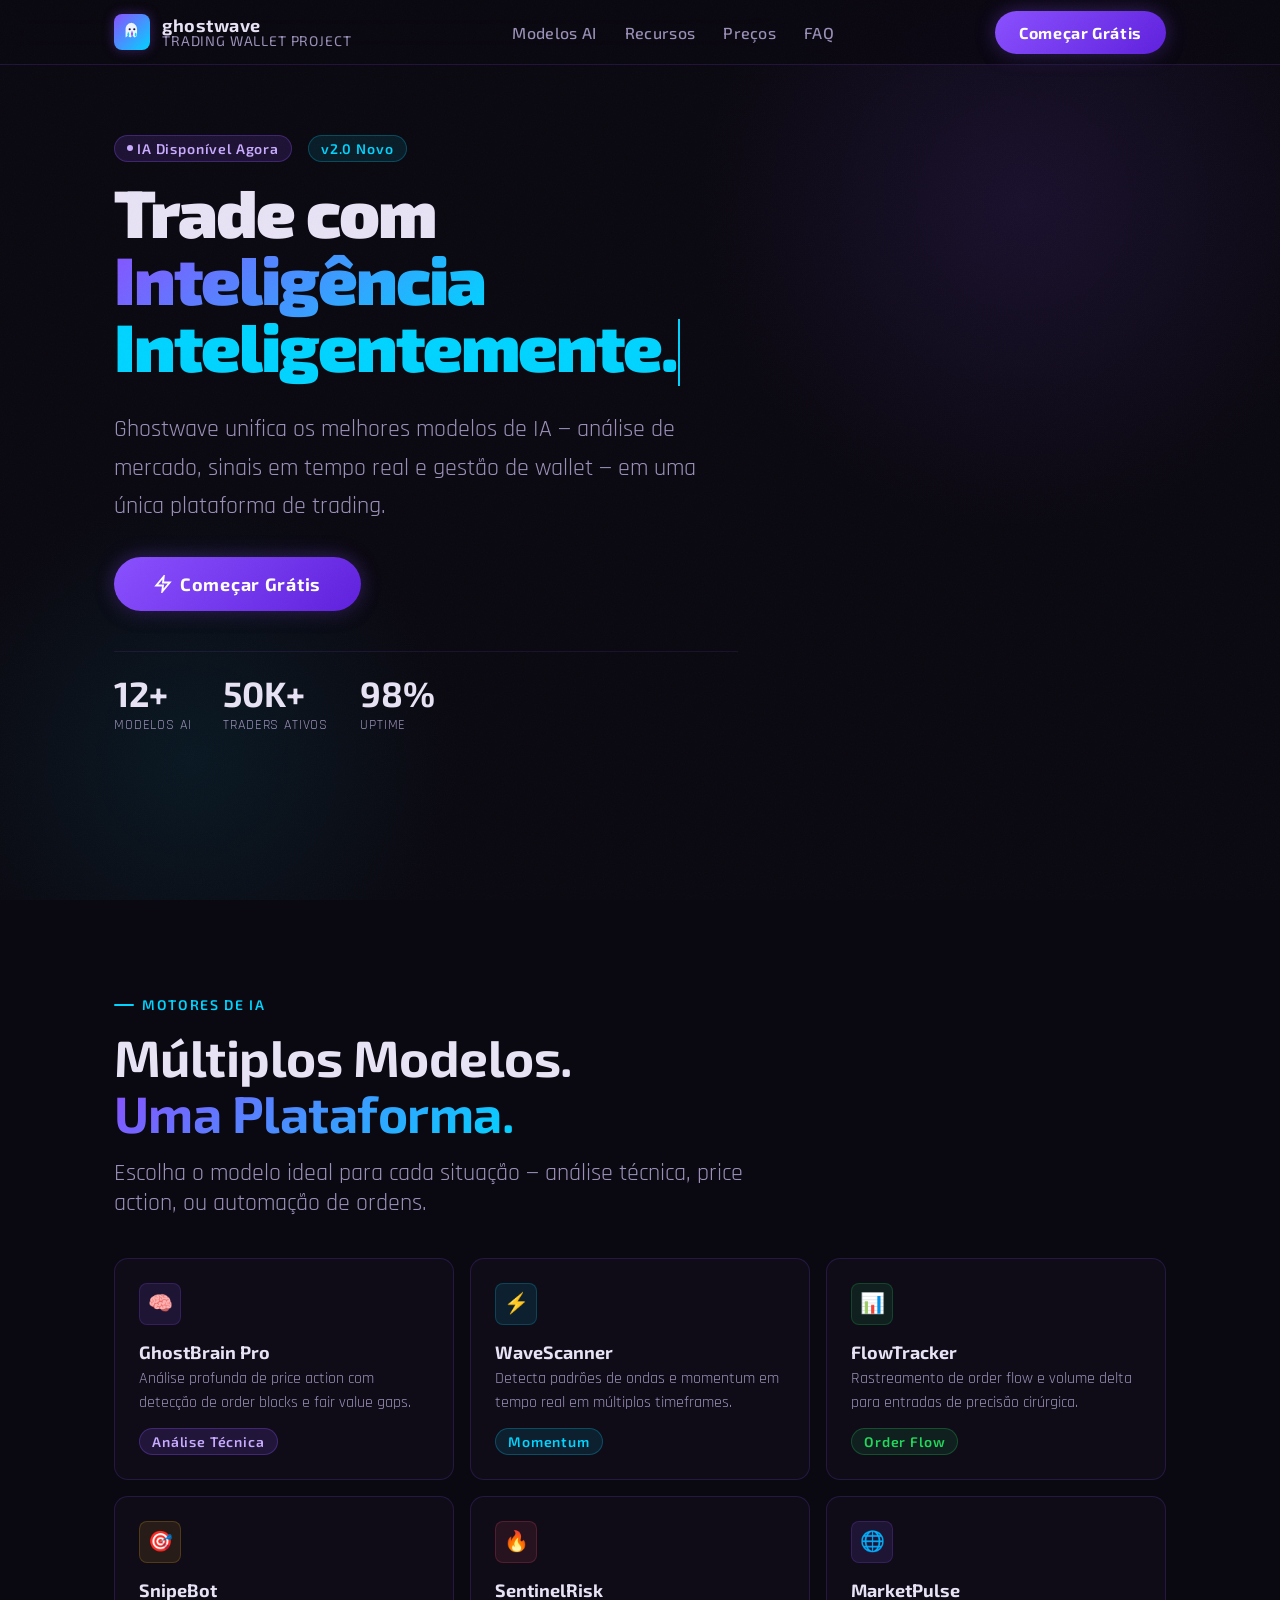
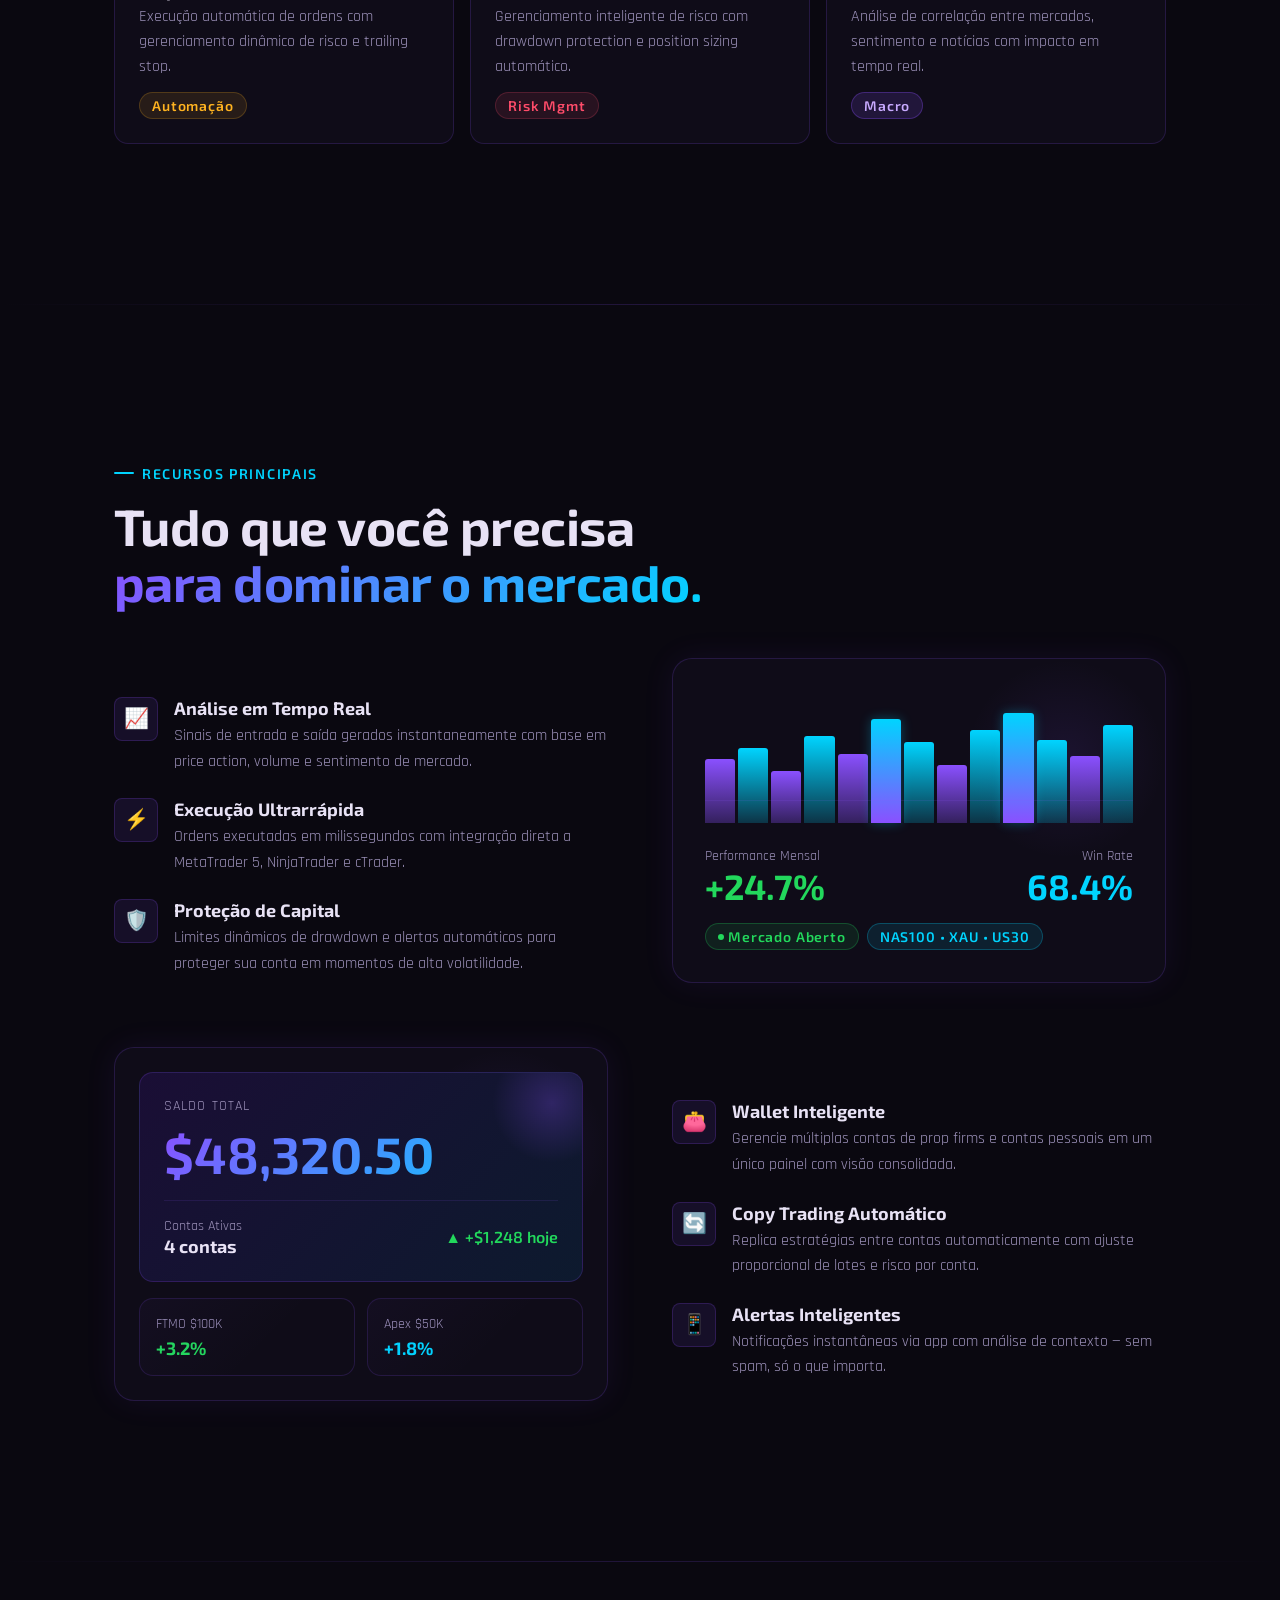
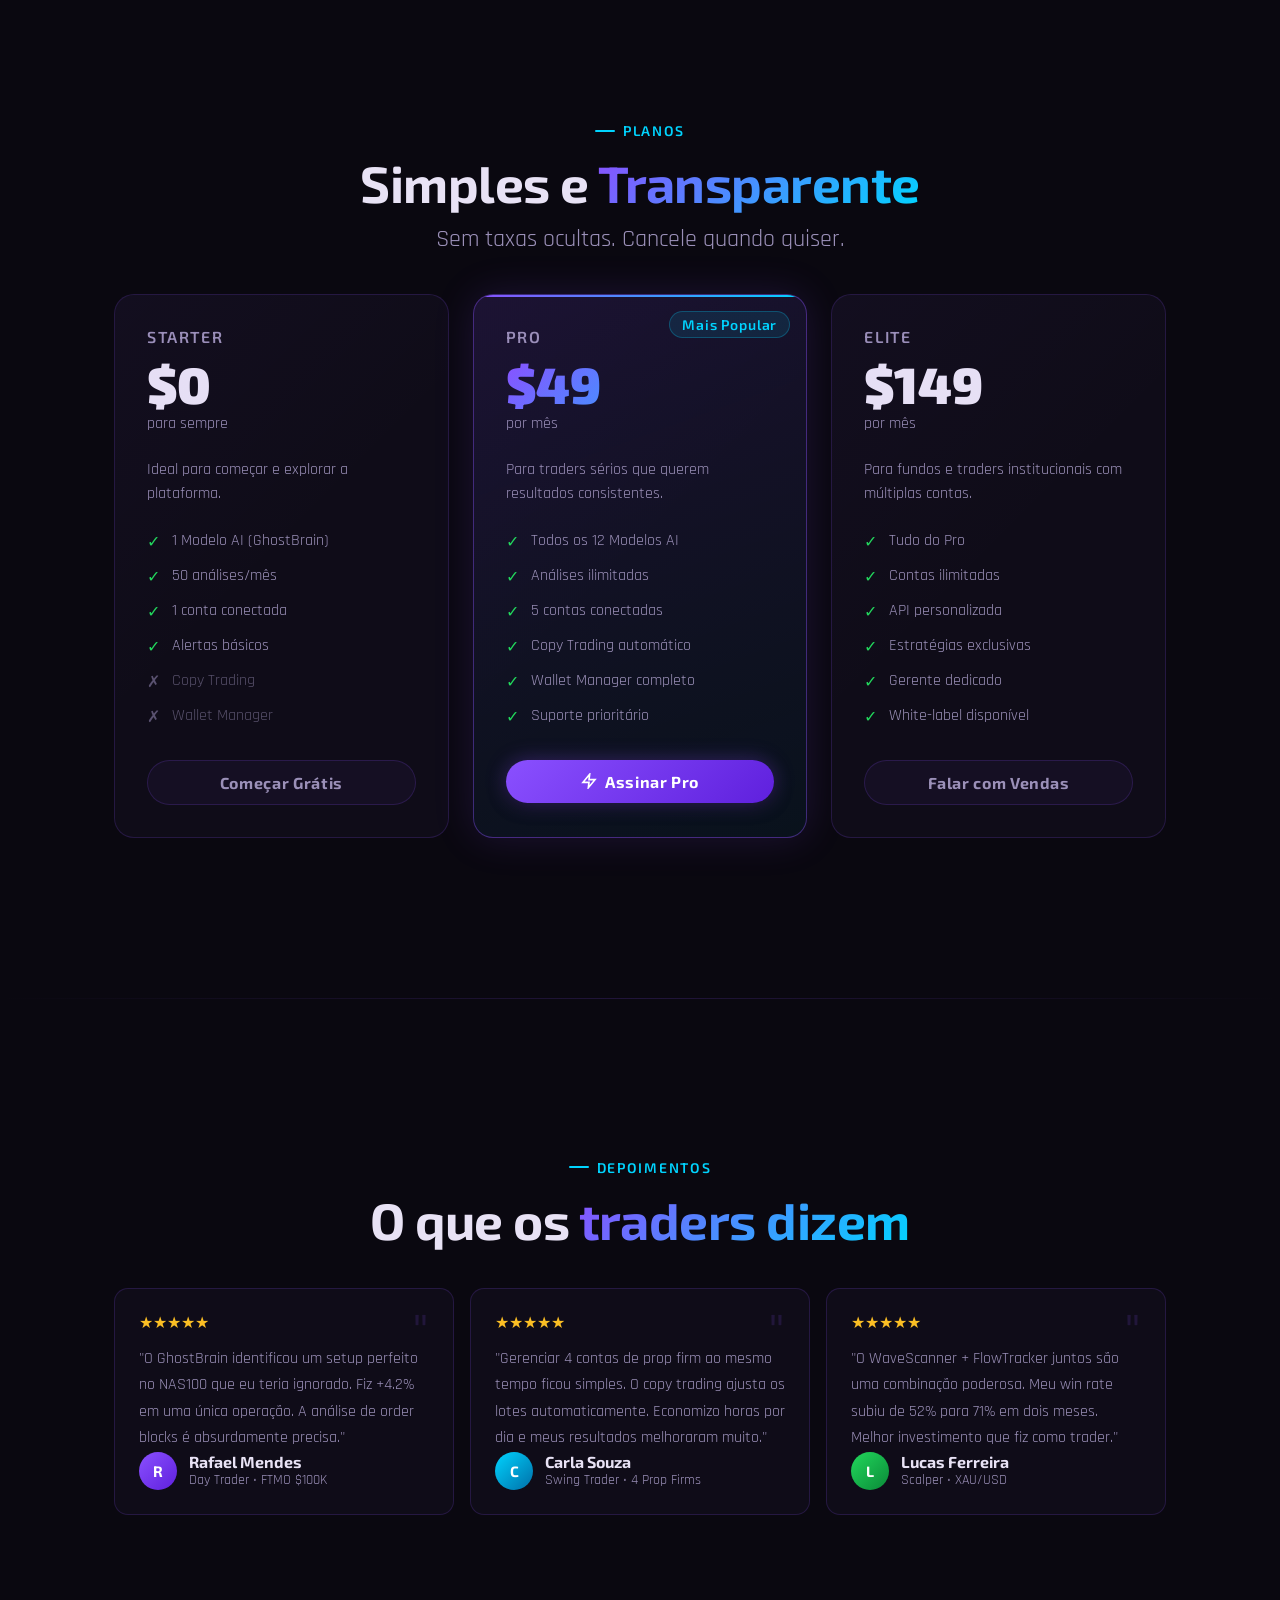
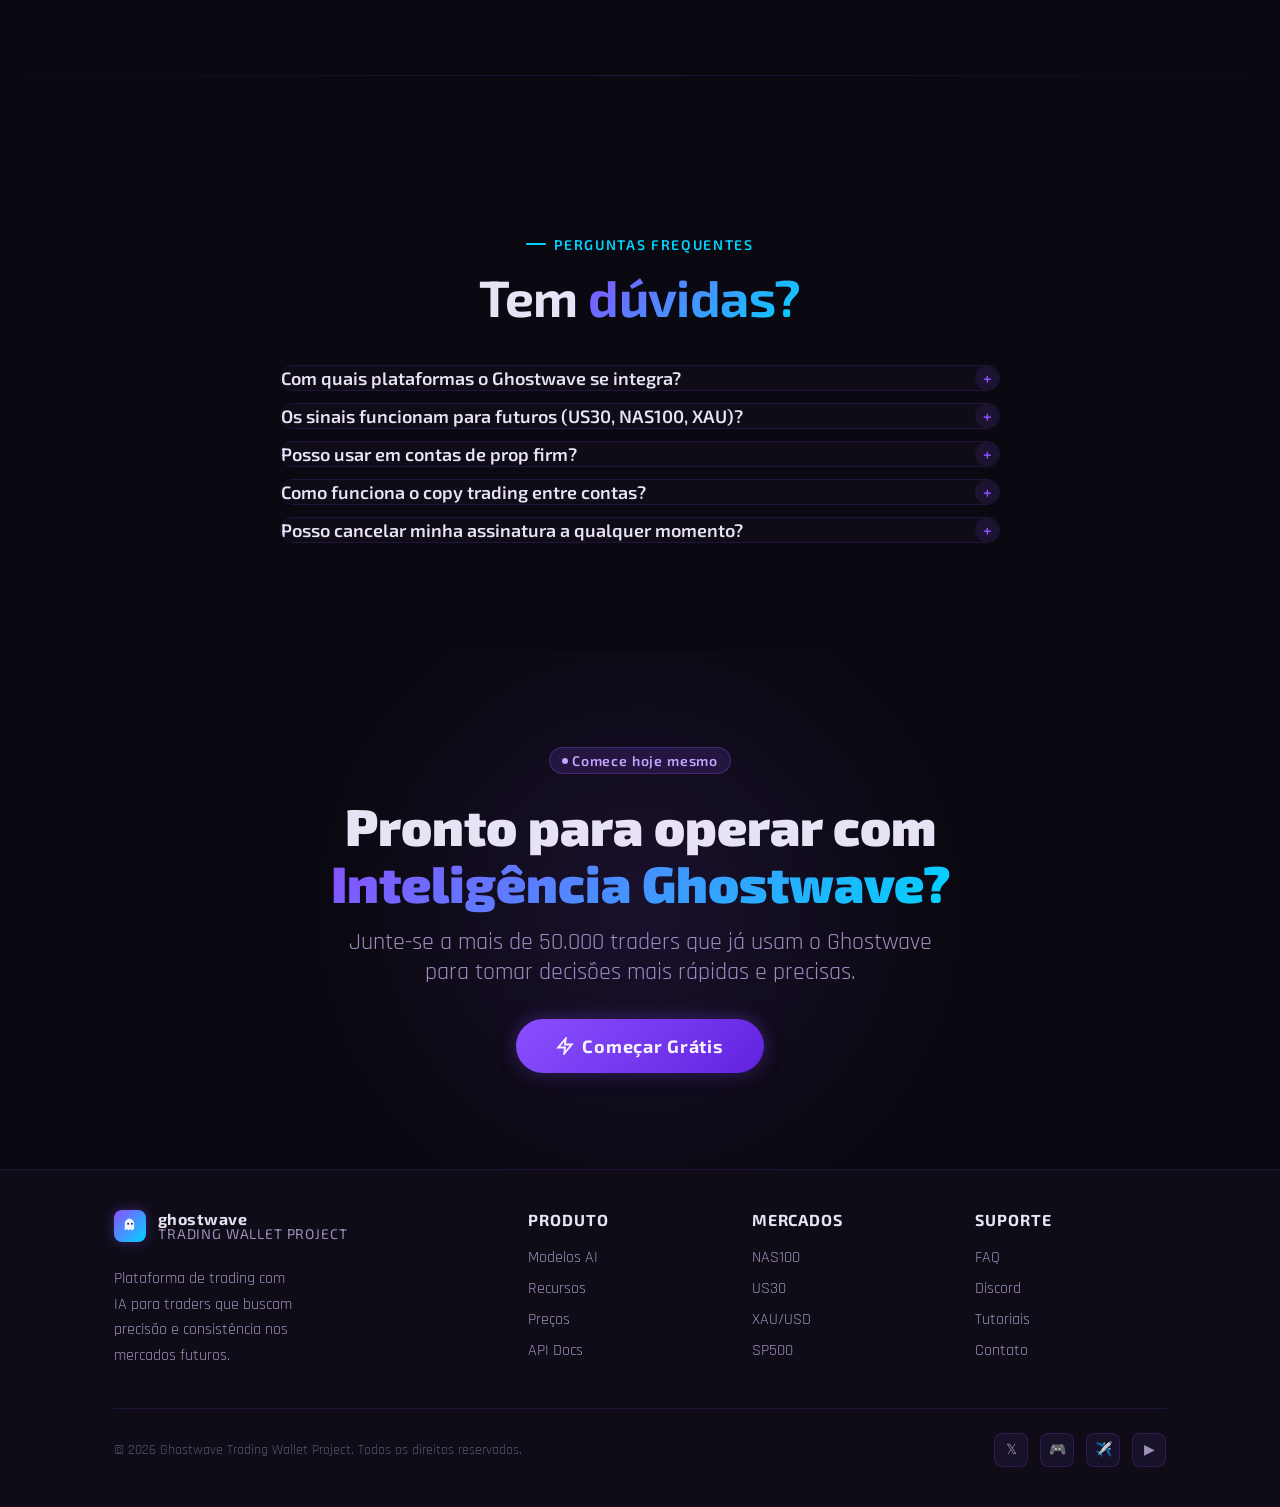
==== commit 6fd167d9: "Update index-pt.html" ====
--- a/index-pt.html
+++ b/index-pt.html
@@ -1,618 +1,1931 @@
-<!DOCTYPE html><!-- Last Published: Thu Mar 26 2026 19:26:48 GMT+0000 (Coordinated Universal Time) --><html data-wf-domain="chartprime.com" data-wf-page="66a44ba8b5a088af87f0abc1" data-wf-site="6259f5372f141a3c0a7a6041" lang="en"><head><meta charset="utf-8"/><title>ChartPrime</title><meta content="ChartPrime offers a toolkit that will take your trading game to the next level. Trend Signals, Institutional order blocks, Pattern detection, Reversal signals,  Powerful oscillators,  amongst many other game changing features." name="description"/><meta content="ChartPrime" property="og:title"/><meta content="ChartPrime offers a toolkit that will take your trading game to the next level. Trend Signals, Institutional order blocks, Pattern detection, Reversal signals,  Powerful oscillators,  amongst many other game changing features." property="og:description"/><meta content="ChartPrime" property="twitter:title"/><meta content="ChartPrime offers a toolkit that will take your trading game to the next level. Trend Signals, Institutional order blocks, Pattern detection, Reversal signals,  Powerful oscillators,  amongst many other game changing features." property="twitter:description"/><meta property="og:type" content="website"/><meta content="summary_large_image" name="twitter:card"/><meta content="width=device-width, initial-scale=1" name="viewport"/><link href="https://cdn.prod.website-files.com/6259f5372f141a3c0a7a6041/css/v1-7.shared.a3684b295.css" rel="stylesheet" type="text/css" integrity="sha384-o2hLKVI2mKMVDpqmft4mgU1bn+R6QETkdbruu+FwYpIo1pq7MTPITsVqoYI2nxrr" crossorigin="anonymous"/><link href="https://fonts.googleapis.com" rel="preconnect"/><link href="https://fonts.gstatic.com" rel="preconnect" crossorigin="anonymous"/><script src="https://ajax.googleapis.com/ajax/libs/webfont/1.6.26/webfont.js" type="text/javascript"></script><script type="text/javascript">WebFont.load({  google: {    families: ["Montserrat:100,100italic,200,200italic,300,300italic,400,400italic,500,500italic,600,600italic,700,700italic,800,800italic,900,900italic","Oswald:200,300,400,500,600,700","Open Sans:300,300italic,400,400italic,600,600italic,700,700italic,800,800italic","Exo:100,100italic,200,200italic,300,300italic,400,400italic,500,500italic,600,600italic,700,700italic,800,800italic,900,900italic","Lato:100,100italic,300,300italic,400,400italic,700,700italic,900,900italic","PT Serif:400,400italic,700,700italic","Encode Sans:300,400,500,600,700","Inter:300,400,500,600,700","Mona Sans:300,400,500,600,700","NTR:300,400,500,600,700","Nunito:300,400,500,600,700","Poppins:300,400,500,600,700","Roboto Mono:300,400,500,600,700"]  }});</script><script src="https://use.typekit.net/zdx3fnh.js" type="text/javascript"></script><script type="text/javascript">try{Typekit.load();}catch(e){}</script><script type="text/javascript">!function(o,c){var n=c.documentElement,t=" w-mod-";n.className+=t+"js",("ontouchstart"in o||o.DocumentTouch&&c instanceof DocumentTouch)&&(n.className+=t+"touch")}(window,document);</script><link href="https://cdn.prod.website-files.com/6259f5372f141a3c0a7a6041/66b58c264579ef44e44681d3_FAVICONFAVICON.png" rel="shortcut icon" type="image/x-icon"/><link href="https://cdn.prod.website-files.com/6259f5372f141a3c0a7a6041/66b58d624a586107bb822135_iPhone%20Icon.png" rel="apple-touch-icon"/><script type="text/javascript">!function(f,b,e,v,n,t,s){if(f.fbq)return;n=f.fbq=function(){n.callMethod?n.callMethod.apply(n,arguments):n.queue.push(arguments)};if(!f._fbq)f._fbq=n;n.push=n;n.loaded=!0;n.version='2.0';n.agent='plwebflow';n.queue=[];t=b.createElement(e);t.async=!0;t.src=v;s=b.getElementsByTagName(e)[0];s.parentNode.insertBefore(t,s)}(window,document,'script','https://connect.facebook.net/en_US/fbevents.js');fbq('init', '2471552419682297');fbq('track', 'PageView');</script><script>
-var head = document.head;
-var script = document.createElement('script');
-script.type = 'text/javascript';
-script.src = "https://t.chartprime.com/v1/lst/universal-script?ph=c11f72b0aeeb47211c0e3c318aca81c9cf95cfef32f9be959c7bda83ae257ab5&tag=!clicked&ref_url=" + encodeURI(document.URL) ;
-head.appendChild(script);
-</script>
+<!DOCTYPE html>
+<html lang="pt-BR" data-theme="dark">
+<head>
+<meta charset="UTF-8">
+<meta name="viewport" content="width=device-width, initial-scale=1.0">
+<title>Ghostwave — Trading Wallet Project</title>
+<link rel="preconnect" href="https://fonts.googleapis.com">
+<link rel="preconnect" href="https://fonts.gstatic.com" crossorigin>
+<link href="https://fonts.googleapis.com/css2?family=Exo+2:wght@300;400;600;700;900&family=Rajdhani:wght@400;500;600;700&display=swap" rel="stylesheet">
+<style>
+/* ============================================================
+   GHOSTWAVE — DESIGN TOKENS
+   Dark theme: deep blacks, electric purple, cyan accents
+   ============================================================ */
+:root {
+  --font-display: 'Exo 2', sans-serif;
+  --font-body: 'Rajdhani', sans-serif;
+
+  --color-bg:        #0a0810;
+  --color-surface:   #0f0c18;
+  --color-surface-2: #140f20;
+  --color-surface-3: #1a1428;
+  --color-border:    rgba(138, 80, 255, 0.18);
+  --color-divider:   rgba(138, 80, 255, 0.12);
+
+  --color-text:       #e8e2f5;
+  --color-text-muted: #9b90b8;
+  --color-text-faint: #5a5270;
+
+  /* Primary — Electric Purple */
+  --color-primary:   #8a50ff;
+  --color-primary-2: #6b35e8;
+  --color-primary-glow: rgba(138, 80, 255, 0.35);
+
+  /* Accent — Electric Cyan */
+  --color-cyan:      #00d4ff;
+  --color-cyan-dim:  #0099cc;
+  --color-cyan-glow: rgba(0, 212, 255, 0.3);
+
+  /* Lightning White */
+  --color-lightning: #c8aaff;
+
+  /* Status */
+  --color-success: #22d85c;
+  --color-warning: #ffb320;
+  --color-error:   #ff4c6a;
+
+  --radius-sm: 4px;
+  --radius-md: 8px;
+  --radius-lg: 14px;
+  --radius-xl: 20px;
+  --radius-full: 9999px;
+
+  --text-xs:   clamp(0.75rem,  0.7rem + 0.25vw, 0.875rem);
+  --text-sm:   clamp(0.875rem, 0.8rem + 0.35vw, 1rem);
+  --text-base: clamp(1rem,     0.95rem + 0.25vw, 1.125rem);
+  --text-lg:   clamp(1.125rem, 1rem + 0.75vw, 1.5rem);
+  --text-xl:   clamp(1.5rem,   1.2rem + 1.25vw, 2.25rem);
+  --text-2xl:  clamp(2rem,     1.2rem + 2.5vw, 3.5rem);
+  --text-3xl:  clamp(2.5rem,   1rem + 4vw, 5rem);
+
+  --space-1: 0.25rem; --space-2: 0.5rem; --space-3: 0.75rem;
+  --space-4: 1rem;    --space-6: 1.5rem; --space-8: 2rem;
+  --space-10: 2.5rem; --space-12: 3rem;  --space-16: 4rem;
+  --space-20: 5rem;   --space-24: 6rem;
+
+  --transition: 200ms cubic-bezier(0.16, 1, 0.3, 1);
+  --content-default: 1100px;
+  --content-narrow: 720px;
+}
+
+*, *::before, *::after { box-sizing: border-box; margin: 0; padding: 0; }
+html { scroll-behavior: smooth; -webkit-font-smoothing: antialiased; }
+body {
+  min-height: 100dvh;
+  font-family: var(--font-body);
+  font-size: var(--text-base);
+  color: var(--color-text);
+  background-color: var(--color-bg);
+  overflow-x: hidden;
+}
+img { display: block; max-width: 100%; }
+ul[role="list"] { list-style: none; }
+input, button, select { font: inherit; color: inherit; }
+h1,h2,h3,h4 { text-wrap: balance; line-height: 1.1; font-family: var(--font-display); }
+p { text-wrap: pretty; }
+button { cursor: pointer; background: none; border: none; }
+::selection { background: rgba(138,80,255,0.3); color: #fff; }
+:focus-visible { outline: 2px solid var(--color-cyan); outline-offset: 3px; border-radius: var(--radius-sm); }
+
+/* ===================== GLOBAL NOISE OVERLAY ===================== */
+body::before {
+  content: '';
+  position: fixed;
+  inset: 0;
+  background-image: url("data:image/svg+xml,%3Csvg xmlns='http://www.w3.org/2000/svg' width='200' height='200'%3E%3Cfilter id='n'%3E%3CfeTurbulence type='fractalNoise' baseFrequency='0.9' numOctaves='4' stitchTiles='stitch'/%3E%3C/filter%3E%3Crect width='200' height='200' filter='url(%23n)' opacity='0.04'/%3E%3C/svg%3E");
+  pointer-events: none;
+  z-index: 1000;
+  opacity: 0.6;
+}
+
+/* ===================== SCROLLBAR ===================== */
+::-webkit-scrollbar { width: 6px; }
+::-webkit-scrollbar-track { background: var(--color-bg); }
+::-webkit-scrollbar-thumb { background: var(--color-primary-2); border-radius: var(--radius-full); }
+
+/* ===================== TYPOGRAPHY ===================== */
+.display-heading {
+  font-family: var(--font-display);
+  font-size: var(--text-3xl);
+  font-weight: 900;
+  letter-spacing: -0.02em;
+  line-height: 1.0;
+}
+.section-heading {
+  font-family: var(--font-display);
+  font-size: var(--text-2xl);
+  font-weight: 700;
+  letter-spacing: -0.01em;
+}
+.label-tag {
+  font-family: var(--font-display);
+  font-size: var(--text-xs);
+  font-weight: 600;
+  letter-spacing: 0.12em;
+  text-transform: uppercase;
+  color: var(--color-cyan);
+}
+.text-gradient {
+  background: linear-gradient(135deg, var(--color-primary) 0%, var(--color-cyan) 100%);
+  -webkit-background-clip: text;
+  -webkit-text-fill-color: transparent;
+  background-clip: text;
+}
+.text-purple { color: var(--color-primary); }
+.text-cyan { color: var(--color-cyan); }
+.text-muted { color: var(--color-text-muted); }
+
+/* ===================== LAYOUT ===================== */
+.container {
+  max-width: var(--content-default);
+  margin-inline: auto;
+  padding-inline: var(--space-6);
+}
+.container--narrow {
+  max-width: var(--content-narrow);
+  margin-inline: auto;
+  padding-inline: var(--space-6);
+}
+
+/* ===================== BUTTONS ===================== */
+.btn {
+  display: inline-flex;
+  align-items: center;
+  gap: var(--space-2);
+  padding: var(--space-3) var(--space-6);
+  border-radius: var(--radius-full);
+  font-family: var(--font-display);
+  font-size: var(--text-sm);
+  font-weight: 700;
+  letter-spacing: 0.04em;
+  text-decoration: none;
+  transition: all var(--transition);
+  cursor: pointer;
+  white-space: nowrap;
+}
+.btn-primary {
+  background: linear-gradient(135deg, var(--color-primary) 0%, #5f20dd 100%);
+  color: #fff;
+  box-shadow: 0 0 20px var(--color-primary-glow), 0 4px 16px rgba(0,0,0,0.5);
+}
+.btn-primary:hover {
+  transform: translateY(-2px);
+  box-shadow: 0 0 32px var(--color-primary-glow), 0 8px 24px rgba(0,0,0,0.6);
+}
+.btn-cyan {
+  background: linear-gradient(135deg, var(--color-cyan) 0%, #0077bb 100%);
+  color: #000;
+  box-shadow: 0 0 20px var(--color-cyan-glow), 0 4px 16px rgba(0,0,0,0.5);
+}
+.btn-cyan:hover {
+  transform: translateY(-2px);
+  box-shadow: 0 0 36px var(--color-cyan-glow), 0 8px 24px rgba(0,0,0,0.6);
+}
+.btn-ghost {
+  border: 1px solid var(--color-border);
+  color: var(--color-text-muted);
+  background: rgba(138,80,255,0.05);
+}
+.btn-ghost:hover {
+  border-color: var(--color-primary);
+  color: var(--color-text);
+  background: rgba(138,80,255,0.12);
+}
+.btn-lg { padding: var(--space-4) var(--space-10); font-size: var(--text-base); }
+
+/* ===================== BADGE ===================== */
+.badge {
+  display: inline-flex;
+  align-items: center;
+  gap: var(--space-1);
+  padding: var(--space-1) var(--space-3);
+  border-radius: var(--radius-full);
+  font-size: var(--text-xs);
+  font-weight: 600;
+  font-family: var(--font-display);
+  letter-spacing: 0.06em;
+}
+.badge-purple {
+  background: rgba(138,80,255,0.15);
+  border: 1px solid rgba(138,80,255,0.3);
+  color: var(--color-lightning);
+}
+.badge-cyan {
+  background: rgba(0,212,255,0.1);
+  border: 1px solid rgba(0,212,255,0.25);
+  color: var(--color-cyan);
+}
+.badge-success {
+  background: rgba(34,216,92,0.1);
+  border: 1px solid rgba(34,216,92,0.25);
+  color: var(--color-success);
+}
+.badge-dot {
+  width: 6px; height: 6px;
+  border-radius: 50%;
+  background: currentColor;
+  animation: pulse-dot 2s ease-in-out infinite;
+}
+@keyframes pulse-dot {
+  0%,100% { opacity: 1; }
+  50% { opacity: 0.4; }
+}
+
+/* ===================== CARDS ===================== */
+.card {
+  background: var(--color-surface);
+  border: 1px solid var(--color-border);
+  border-radius: var(--radius-lg);
+  padding: var(--space-6);
+  transition: all var(--transition);
+  position: relative;
+  overflow: hidden;
+}
+.card::before {
+  content: '';
+  position: absolute;
+  inset: 0;
+  background: linear-gradient(135deg, rgba(138,80,255,0.04) 0%, transparent 60%);
+  pointer-events: none;
+}
+.card:hover {
+  border-color: rgba(138,80,255,0.35);
+  box-shadow: 0 0 24px rgba(138,80,255,0.1), 0 8px 32px rgba(0,0,0,0.4);
+  transform: translateY(-3px);
+}
+.card-glow {
+  box-shadow: 0 0 0 1px rgba(138,80,255,0.2), 0 8px 32px rgba(138,80,255,0.08);
+}
+
+/* ===================== DIVIDER ===================== */
+.divider {
+  height: 1px;
+  background: linear-gradient(90deg, transparent, var(--color-border), transparent);
+  margin: var(--space-16) 0;
+}
+
+/* ===================== NAV ===================== */
+.nav {
+  position: fixed;
+  top: 0; left: 0; right: 0;
+  z-index: 900;
+  background: rgba(10, 8, 16, 0.85);
+  backdrop-filter: blur(16px) saturate(1.5);
+  border-bottom: 1px solid var(--color-border);
+}
+.nav-inner {
+  display: flex;
+  align-items: center;
+  justify-content: space-between;
+  height: 64px;
+  gap: var(--space-8);
+}
+.nav-logo {
+  display: flex;
+  align-items: center;
+  gap: var(--space-3);
+  text-decoration: none;
+  flex-shrink: 0;
+}
+.nav-logo-icon {
+  width: 36px; height: 36px;
+  background: linear-gradient(135deg, var(--color-primary), var(--color-cyan));
+  border-radius: var(--radius-md);
+  display: flex; align-items: center; justify-content: center;
+  box-shadow: 0 0 12px var(--color-primary-glow);
+  position: relative;
+}
+.nav-logo-icon svg { width: 22px; height: 22px; }
+.nav-logo-text {
+  font-family: var(--font-display);
+  font-size: var(--text-base);
+  font-weight: 700;
+  letter-spacing: 0.03em;
+  color: var(--color-text);
+  line-height: 1;
+}
+.nav-logo-text span {
+  display: block;
+  font-size: var(--text-xs);
+  color: var(--color-text-muted);
+  font-weight: 400;
+  letter-spacing: 0.06em;
+  text-transform: uppercase;
+}
+.nav-links {
+  display: flex;
+  align-items: center;
+  gap: var(--space-1);
+  list-style: none;
+}
+.nav-links a {
+  display: block;
+  padding: var(--space-2) var(--space-3);
+  border-radius: var(--radius-md);
+  font-family: var(--font-display);
+  font-size: var(--text-sm);
+  font-weight: 500;
+  color: var(--color-text-muted);
+  text-decoration: none;
+  transition: all var(--transition);
+  letter-spacing: 0.02em;
+}
+.nav-links a:hover { color: var(--color-text); background: rgba(138,80,255,0.08); }
+.nav-links a.active { color: var(--color-primary); }
+.nav-actions { display: flex; align-items: center; gap: var(--space-3); }
+.hamburger {
+  display: none;
+  flex-direction: column;
+  gap: 5px;
+  padding: var(--space-2);
+  cursor: pointer;
+}
+.hamburger span {
+  display: block;
+  width: 22px; height: 2px;
+  background: var(--color-text);
+  border-radius: 2px;
+  transition: all var(--transition);
+}
+
+/* ===================== HERO ===================== */
+.hero {
+  min-height: 100dvh;
+  display: flex;
+  align-items: center;
+  position: relative;
+  overflow: hidden;
+  padding-top: 64px;
+}
+
+/* Lightning background canvas */
+.hero-canvas {
+  position: absolute;
+  inset: 0;
+  pointer-events: none;
+}
+
+/* Purple glow orbs */
+.hero::before {
+  content: '';
+  position: absolute;
+  top: -20%;
+  right: -10%;
+  width: 60vw; height: 60vw;
+  background: radial-gradient(circle, rgba(138,80,255,0.12) 0%, transparent 60%);
+  pointer-events: none;
+}
+.hero::after {
+  content: '';
+  position: absolute;
+  bottom: -20%;
+  left: -10%;
+  width: 50vw; height: 50vw;
+  background: radial-gradient(circle, rgba(0,212,255,0.08) 0%, transparent 60%);
+  pointer-events: none;
+}
+
+.hero-inner {
+  position: relative;
+  z-index: 2;
+  display: flex;
+  flex-direction: column;
+  align-items: flex-start;
+  max-width: 760px;
+  padding-block: var(--space-16);
+}
+.hero-tag {
+  display: inline-flex;
+  align-items: center;
+  gap: var(--space-2);
+  margin-bottom: var(--space-4);
+}
+.hero-heading {
+  font-size: var(--text-3xl);
+  font-weight: 900;
+  letter-spacing: -0.03em;
+  line-height: 1.0;
+  margin-bottom: var(--space-6);
+}
+.hero-desc {
+  font-size: var(--text-lg);
+  color: var(--color-text-muted);
+  line-height: 1.6;
+  margin-bottom: var(--space-8);
+  max-width: 52ch;
+}
+.hero-cta {
+  display: flex;
+  align-items: center;
+  gap: var(--space-4);
+  flex-wrap: wrap;
+  margin-bottom: var(--space-10);
+}
+.hero-stats {
+  display: flex;
+  gap: var(--space-8);
+  padding-top: var(--space-6);
+  border-top: 1px solid var(--color-divider);
+}
+.hero-stat-num {
+  font-family: var(--font-display);
+  font-size: var(--text-xl);
+  font-weight: 700;
+  color: var(--color-text);
+  line-height: 1;
+  margin-bottom: var(--space-1);
+}
+.hero-stat-label {
+  font-size: var(--text-xs);
+  color: var(--color-text-muted);
+  letter-spacing: 0.06em;
+  text-transform: uppercase;
+}
+
+.chat-mockup {
+  background: var(--color-surface);
+  border: 1px solid var(--color-border);
+  border-radius: var(--radius-xl);
+  overflow: hidden;
+  box-shadow: 0 0 40px rgba(138,80,255,0.15), 0 20px 60px rgba(0,0,0,0.6);
+  position: relative;
+}
+.chat-header {
+  display: flex;
+  align-items: center;
+  justify-content: space-between;
+  padding: var(--space-4) var(--space-6);
+  border-bottom: 1px solid var(--color-border);
+  background: var(--color-surface-2);
+}
+.chat-header-left { display: flex; align-items: center; gap: var(--space-3); }
+.chat-avatar {
+  width: 32px; height: 32px;
+  border-radius: 50%;
+  background: linear-gradient(135deg, var(--color-primary), var(--color-cyan));
+  display: flex; align-items: center; justify-content: center;
+  font-size: 14px;
+  box-shadow: 0 0 10px var(--color-primary-glow);
+  flex-shrink: 0;
+}
+.chat-title {
+  font-family: var(--font-display);
+  font-size: var(--text-sm);
+  font-weight: 700;
+  color: var(--color-text);
+}
+.chat-subtitle { font-size: var(--text-xs); color: var(--color-text-muted); }
+.chat-controls { display: flex; gap: var(--space-2); }
+.chat-dot {
+  width: 10px; height: 10px;
+  border-radius: 50%;
+}
+.chat-messages {
+  padding: var(--space-6);
+  display: flex;
+  flex-direction: column;
+  gap: var(--space-4);
+  min-height: 280px;
+}
+.msg {
+  display: flex;
+  gap: var(--space-3);
+  max-width: 85%;
+}
+.msg.msg-out {
+  flex-direction: row-reverse;
+  margin-left: auto;
+}
+.msg-avatar {
+  width: 28px; height: 28px;
+  border-radius: 50%;
+  flex-shrink: 0;
+  display: flex; align-items: center; justify-content: center;
+  font-size: 12px;
+}
+.msg-bubble {
+  padding: var(--space-3) var(--space-4);
+  border-radius: var(--radius-lg);
+  font-size: var(--text-sm);
+  line-height: 1.55;
+}
+.msg-in .msg-avatar { background: linear-gradient(135deg, var(--color-primary), #5f20dd); }
+.msg-in .msg-bubble {
+  background: var(--color-surface-3);
+  border: 1px solid var(--color-border);
+  color: var(--color-text);
+  border-bottom-left-radius: var(--radius-sm);
+}
+.msg-out .msg-avatar { background: linear-gradient(135deg, var(--color-cyan), #006fa8); }
+.msg-out .msg-bubble {
+  background: linear-gradient(135deg, rgba(138,80,255,0.2), rgba(138,80,255,0.12));
+  border: 1px solid rgba(138,80,255,0.25);
+  color: var(--color-text);
+  border-bottom-right-radius: var(--radius-sm);
+}
+.chat-input-area {
+  padding: var(--space-4) var(--space-4);
+  border-top: 1px solid var(--color-border);
+  background: var(--color-surface-2);
+}
+.chat-input-row {
+  display: flex;
+  align-items: center;
+  gap: var(--space-2);
+  background: var(--color-surface-3);
+  border: 1px solid var(--color-border);
+  border-radius: var(--radius-full);
+  padding: var(--space-2) var(--space-2) var(--space-2) var(--space-4);
+}
+.chat-input {
+  flex: 1;
+  background: none;
+  border: none;
+  outline: none;
+  font-size: var(--text-sm);
+  color: var(--color-text-muted);
+}
+.chat-send-btn {
+  width: 34px; height: 34px;
+  border-radius: 50%;
+  background: linear-gradient(135deg, var(--color-primary), var(--color-cyan));
+  display: flex; align-items: center; justify-content: center;
+  cursor: pointer;
+  border: none;
+  flex-shrink: 0;
+  box-shadow: 0 0 12px var(--color-primary-glow);
+  transition: all var(--transition);
+}
+.chat-send-btn:hover { transform: scale(1.08); }
+
+/* Floating badge on mockup */
+.chat-float-badge {
+  position: absolute;
+  bottom: -18px;
+  left: 24px;
+  background: var(--color-surface-2);
+  border: 1px solid var(--color-border);
+  border-radius: var(--radius-full);
+  padding: var(--space-2) var(--space-4);
+  display: flex;
+  align-items: center;
+  gap: var(--space-2);
+  font-size: var(--text-xs);
+  font-family: var(--font-display);
+  font-weight: 600;
+  color: var(--color-success);
+  box-shadow: 0 4px 16px rgba(0,0,0,0.4);
+  animation: float 3s ease-in-out infinite;
+}
+@keyframes float {
+  0%,100% { transform: translateY(0); }
+  50% { transform: translateY(-6px); }
+}
+
+/* ===================== SECTION STYLES ===================== */
+section { padding-block: clamp(var(--space-16), 8vw, var(--space-24)); }
+
+.section-label {
+  display: flex;
+  align-items: center;
+  gap: var(--space-2);
+  margin-bottom: var(--space-4);
+}
+.section-label::before {
+  content: '';
+  display: block;
+  width: 20px; height: 2px;
+  background: var(--color-cyan);
+  border-radius: 2px;
+}
+
+/* ===================== MODELS SECTION ===================== */
+.models-grid {
+  display: grid;
+  grid-template-columns: repeat(auto-fill, minmax(min(260px, 100%), 1fr));
+  gap: var(--space-4);
+  margin-top: var(--space-10);
+}
+.model-card {
+  background: var(--color-surface);
+  border: 1px solid var(--color-border);
+  border-radius: var(--radius-lg);
+  padding: var(--space-6) var(--space-6);
+  transition: all var(--transition);
+  cursor: default;
+  position: relative;
+  overflow: hidden;
+}
+.model-card::after {
+  content: '';
+  position: absolute;
+  top: 0; left: 0; right: 0;
+  height: 2px;
+  background: linear-gradient(90deg, var(--color-primary), var(--color-cyan));
+  opacity: 0;
+  transition: opacity var(--transition);
+}
+.model-card:hover {
+  border-color: rgba(138,80,255,0.35);
+  transform: translateY(-3px);
+  box-shadow: 0 0 24px rgba(138,80,255,0.1);
+}
+.model-card:hover::after { opacity: 1; }
+.model-icon {
+  width: 42px; height: 42px;
+  border-radius: var(--radius-md);
+  display: flex; align-items: center; justify-content: center;
+  margin-bottom: var(--space-4);
+  font-size: 20px;
+}
+.model-name {
+  font-family: var(--font-display);
+  font-size: var(--text-base);
+  font-weight: 700;
+  margin-bottom: var(--space-1);
+  color: var(--color-text);
+  word-break: break-word;
+}
+.model-desc {
+  font-size: var(--text-sm);
+  color: var(--color-text-muted);
+  line-height: 1.55;
+  margin-bottom: var(--space-3);
+  word-break: break-word;
+  overflow-wrap: break-word;
+}
+
+/* ===================== FEATURES ===================== */
+.features-layout {
+  display: grid;
+  grid-template-columns: 1fr 1fr;
+  gap: var(--space-16);
+  align-items: center;
+  margin-top: var(--space-10);
+}
+.features-layout.reverse { direction: rtl; }
+.features-layout.reverse > * { direction: ltr; }
+.feature-visual {
+  background: var(--color-surface);
+  border: 1px solid var(--color-border);
+  border-radius: var(--radius-xl);
+  padding: var(--space-6);
+  position: relative;
+  overflow: hidden;
+  box-shadow: 0 0 32px rgba(138,80,255,0.08);
+}
+.feature-visual::before {
+  content: '';
+  position: absolute;
+  top: 0; right: 0;
+  width: 200px; height: 200px;
+  background: radial-gradient(circle, rgba(138,80,255,0.1) 0%, transparent 70%);
+  pointer-events: none;
+}
+.feature-list {
+  display: flex;
+  flex-direction: column;
+  gap: var(--space-6);
+  margin-top: var(--space-8);
+}
+.feature-item {
+  display: flex;
+  gap: var(--space-4);
+  align-items: flex-start;
+}
+.feature-icon-wrap {
+  width: 44px; height: 44px;
+  border-radius: var(--radius-md);
+  background: rgba(138,80,255,0.1);
+  border: 1px solid rgba(138,80,255,0.2);
+  display: flex; align-items: center; justify-content: center;
+  flex-shrink: 0;
+  font-size: 20px;
+}
+.feature-item-title {
+  font-family: var(--font-display);
+  font-size: var(--text-base);
+  font-weight: 700;
+  margin-bottom: var(--space-1);
+  color: var(--color-text);
+}
+.feature-item-desc {
+  font-size: var(--text-sm);
+  color: var(--color-text-muted);
+  line-height: 1.6;
+}
+
+/* Mini chart visual */
+.mini-chart {
+  position: relative;
+  height: 140px;
+  display: flex;
+  align-items: flex-end;
+  gap: 3px;
+  padding: var(--space-4) 0 var(--space-2) 0;
+}
+.mini-bar {
+  flex: 1;
+  border-radius: 3px 3px 0 0;
+  background: linear-gradient(180deg, var(--color-primary) 0%, rgba(138,80,255,0.3) 100%);
+  position: relative;
+  transition: all 0.5s ease;
+}
+.mini-bar.up { background: linear-gradient(180deg, var(--color-cyan) 0%, rgba(0,212,255,0.2) 100%); }
+.mini-bar.highlight {
+  background: linear-gradient(180deg, var(--color-cyan), var(--color-primary));
+  box-shadow: 0 0 12px var(--color-cyan-glow);
+}
+.chart-line {
+  position: absolute;
+  bottom: 30px; left: 0; right: 0;
+  height: 1px;
+  background: var(--color-divider);
+}
+
+/* Wallet card visual */
+.wallet-card-visual {
+  background: linear-gradient(135deg, #1a0e35 0%, #0d1a2e 100%);
+  border: 1px solid rgba(138,80,255,0.2);
+  border-radius: var(--radius-lg);
+  padding: var(--space-6);
+  position: relative;
+  overflow: hidden;
+}
+.wallet-card-visual::before {
+  content: '';
+  position: absolute;
+  top: -30px; right: -30px;
+  width: 120px; height: 120px;
+  border-radius: 50%;
+  background: radial-gradient(circle, rgba(138,80,255,0.25) 0%, transparent 70%);
+}
+.wallet-balance { font-family: var(--font-display); font-size: var(--text-2xl); font-weight: 700; }
+.wallet-label { font-size: var(--text-xs); color: var(--color-text-muted); text-transform: uppercase; letter-spacing: 0.08em; margin-bottom: var(--space-2); }
+.wallet-row {
+  display: flex; justify-content: space-between; align-items: center;
+  margin-top: var(--space-4);
+  padding-top: var(--space-4);
+  border-top: 1px solid var(--color-divider);
+}
+.wallet-change { font-size: var(--text-sm); color: var(--color-success); font-family: var(--font-display); font-weight: 600; }
+.wallet-change.down { color: var(--color-error); }
+
+/* ===================== PRICING ===================== */
+.pricing-grid {
+  display: grid;
+  grid-template-columns: repeat(3, 1fr);
+  gap: var(--space-6);
+  margin-top: var(--space-10);
+}
+.pricing-card {
+  background: var(--color-surface);
+  border: 1px solid var(--color-border);
+  border-radius: var(--radius-xl);
+  padding: var(--space-8);
+  position: relative;
+  overflow: hidden;
+  transition: all var(--transition);
+}
+.pricing-card.featured {
+  background: linear-gradient(160deg, rgba(138,80,255,0.12) 0%, rgba(0,212,255,0.05) 100%);
+  border-color: rgba(138,80,255,0.4);
+  box-shadow: 0 0 40px rgba(138,80,255,0.15);
+}
+.pricing-card::before {
+  content: '';
+  position: absolute;
+  inset: 0;
+  background: linear-gradient(135deg, rgba(138,80,255,0.03) 0%, transparent 50%);
+  pointer-events: none;
+}
+.pricing-card.featured::after {
+  content: '';
+  position: absolute;
+  top: 0; left: 0; right: 0;
+  height: 2px;
+  background: linear-gradient(90deg, var(--color-primary), var(--color-cyan));
+}
+.pricing-popular {
+  position: absolute;
+  top: var(--space-4);
+  right: var(--space-4);
+}
+.pricing-plan {
+  font-family: var(--font-display);
+  font-size: var(--text-sm);
+  font-weight: 600;
+  color: var(--color-text-muted);
+  text-transform: uppercase;
+  letter-spacing: 0.1em;
+  margin-bottom: var(--space-3);
+}
+.pricing-price {
+  font-family: var(--font-display);
+  font-size: var(--text-2xl);
+  font-weight: 900;
+  line-height: 1;
+  margin-bottom: var(--space-1);
+}
+.pricing-period { font-size: var(--text-sm); color: var(--color-text-muted); margin-bottom: var(--space-6); }
+.pricing-desc { font-size: var(--text-sm); color: var(--color-text-muted); margin-bottom: var(--space-6); line-height: 1.5; }
+.pricing-features {
+  list-style: none;
+  display: flex;
+  flex-direction: column;
+  gap: var(--space-3);
+  margin-bottom: var(--space-8);
+}
+.pricing-features li {
+  display: flex;
+  align-items: flex-start;
+  gap: var(--space-3);
+  font-size: var(--text-sm);
+  color: var(--color-text-muted);
+}
+.pricing-features li .check { color: var(--color-success); flex-shrink: 0; margin-top: 2px; }
+.pricing-features li .cross { color: var(--color-text-faint); flex-shrink: 0; margin-top: 2px; }
+
+/* ===================== TESTIMONIALS ===================== */
+.testi-grid {
+  display: grid;
+  grid-template-columns: repeat(3, 1fr);
+  gap: var(--space-4);
+  margin-top: var(--space-10);
+}
+.testi-card {
+  background: var(--color-surface);
+  border: 1px solid var(--color-border);
+  border-radius: var(--radius-lg);
+  padding: var(--space-6);
+  position: relative;
+}
+.testi-card::before {
+  content: '"';
+  position: absolute;
+  top: var(--space-4);
+  right: var(--space-6);
+  font-size: 48px;
+  font-family: var(--font-display);
+  color: rgba(138,80,255,0.15);
+  line-height: 1;
+}
+.testi-stars { color: #fbbf24; margin-bottom: var(--space-3); font-size: var(--text-sm); }
+.testi-text {
+  font-size: var(--text-sm);
+  color: var(--color-text-muted);
+  line-height: 1.65;
+  margin-bottom: var(--space-5);
+}
+.testi-author { display: flex; align-items: center; gap: var(--space-3); }
+.testi-avatar {
+  width: 38px; height: 38px;
+  border-radius: 50%;
+  display: flex; align-items: center; justify-content: center;
+  font-size: 15px;
+  font-family: var(--font-display);
+  font-weight: 700;
+  color: #fff;
+  flex-shrink: 0;
+}
+.testi-name { font-family: var(--font-display); font-size: var(--text-sm); font-weight: 700; }
+.testi-role { font-size: var(--text-xs); color: var(--color-text-muted); }
+
+/* ===================== CTA SECTION ===================== */
+.cta-section {
+  position: relative;
+  overflow: hidden;
+  text-align: center;
+  padding-block: clamp(var(--space-16), 8vw, var(--space-24));
+}
+.cta-glow {
+  position: absolute;
+  top: 50%; left: 50%;
+  transform: translate(-50%, -50%);
+  width: 60vw; height: 60vw;
+  background: radial-gradient(circle, rgba(138,80,255,0.12) 0%, transparent 60%);
+  pointer-events: none;
+}
+.cta-heading {
+  font-size: var(--text-2xl);
+  font-weight: 900;
+  margin-bottom: var(--space-4);
+  position: relative;
+}
+.cta-desc { font-size: var(--text-lg); color: var(--color-text-muted); margin-bottom: var(--space-8); max-width: 50ch; margin-inline: auto; }
+.cta-actions { display: flex; justify-content: center; gap: var(--space-4); flex-wrap: wrap; }
+
+/* ===================== FOOTER ===================== */
+.footer {
+  border-top: 1px solid var(--color-divider);
+  padding-block: var(--space-10);
+  background: var(--color-surface);
+}
+.footer-inner {
+  display: grid;
+  grid-template-columns: 2fr 1fr 1fr 1fr;
+  gap: var(--space-8);
+  margin-bottom: var(--space-10);
+}
+.footer-brand-desc { font-size: var(--text-sm); color: var(--color-text-muted); line-height: 1.6; margin-top: var(--space-3); max-width: 28ch; }
+.footer-col-title {
+  font-family: var(--font-display);
+  font-size: var(--text-sm);
+  font-weight: 700;
+  letter-spacing: 0.06em;
+  text-transform: uppercase;
+  color: var(--color-text);
+  margin-bottom: var(--space-4);
+}
+.footer-links { list-style: none; display: flex; flex-direction: column; gap: var(--space-2); }
+.footer-links a {
+  font-size: var(--text-sm);
+  color: var(--color-text-muted);
+  text-decoration: none;
+  transition: color var(--transition);
+}
+.footer-links a:hover { color: var(--color-primary); }
+.footer-bottom {
+  display: flex;
+  align-items: center;
+  justify-content: space-between;
+  padding-top: var(--space-6);
+  border-top: 1px solid var(--color-divider);
+}
+.footer-copy { font-size: var(--text-xs); color: var(--color-text-faint); }
+.footer-social { display: flex; gap: var(--space-3); }
+.social-btn {
+  width: 34px; height: 34px;
+  border-radius: var(--radius-md);
+  background: rgba(138,80,255,0.08);
+  border: 1px solid var(--color-border);
+  display: flex; align-items: center; justify-content: center;
+  color: var(--color-text-muted);
+  transition: all var(--transition);
+  text-decoration: none;
+  font-size: 14px;
+}
+.social-btn:hover {
+  background: rgba(138,80,255,0.15);
+  border-color: rgba(138,80,255,0.35);
+  color: var(--color-primary);
+}
+
+/* ===================== FAQ ===================== */
+.faq-list { max-width: 720px; margin: var(--space-10) auto 0; }
+.faq-item {
+  border: 1px solid var(--color-border);
+  border-radius: var(--radius-lg);
+  margin-bottom: var(--space-3);
+  overflow: hidden;
+  transition: border-color var(--transition);
+}
+.faq-item.open { border-color: rgba(138,80,255,0.35); }
+.faq-question {
+  width: 100%;
+  text-align: left;
+  padding: var(--space-5) var(--space-6);
+  display: flex;
+  justify-content: space-between;
+  align-items: center;
+  font-family: var(--font-display);
+  font-size: var(--text-base);
+  font-weight: 600;
+  color: var(--color-text);
+  background: var(--color-surface);
+  cursor: pointer;
+  transition: background var(--transition);
+}
+.faq-question:hover { background: rgba(138,80,255,0.05); }
+.faq-icon {
+  width: 24px; height: 24px;
+  border-radius: 50%;
+  background: rgba(138,80,255,0.1);
+  display: flex; align-items: center; justify-content: center;
+  flex-shrink: 0;
+  font-size: 16px;
+  color: var(--color-primary);
+  transition: transform var(--transition);
+}
+.faq-item.open .faq-icon { transform: rotate(45deg); }
+.faq-answer {
+  max-height: 0;
+  overflow: hidden;
+  transition: max-height 0.35s cubic-bezier(0.16, 1, 0.3, 1);
+  background: var(--color-surface);
+}
+.faq-answer-inner {
+  padding: 0 var(--space-6) var(--space-5);
+  font-size: var(--text-sm);
+  color: var(--color-text-muted);
+  line-height: 1.7;
+}
+.faq-item.open .faq-answer { max-height: 300px; }
+
+/* ===================== ANIMATED TYPING ===================== */
+.typing-cursor {
+  display: inline-block;
+  width: 2px; height: 1em;
+  background: var(--color-cyan);
+  margin-left: 2px;
+  vertical-align: text-bottom;
+  animation: blink 1s step-end infinite;
+}
+@keyframes blink { 0%,100%{opacity:1} 50%{opacity:0} }
+
+/* ===================== SCROLL REVEAL ===================== */
+.reveal {
+  opacity: 0;
+  transform: translateY(20px);
+  transition: opacity 0.6s cubic-bezier(0.16,1,0.3,1), transform 0.6s cubic-bezier(0.16,1,0.3,1);
+}
+.reveal.revealed { opacity: 1; transform: none; }
+
+/* ===================== RESPONSIVE ===================== */
+
+/* --- Tablet 900px --- */
+@media (max-width: 900px) {
+  .features-layout,
+  .features-layout.reverse { grid-template-columns: 1fr; direction: ltr; }
+  .features-layout.reverse .feature-content { order: 1; }
+  .features-layout.reverse .feature-visual { order: 2; }
+  .pricing-grid { grid-template-columns: 1fr; max-width: 440px; margin-inline: auto; }
+  .testi-grid { grid-template-columns: 1fr; max-width: 520px; margin-inline: auto; }
+  .footer-inner { grid-template-columns: 1fr 1fr; gap: var(--space-8); }
+  .nav-links { display: none; }
+  .hamburger { display: flex; }
+}
+
+/* --- Mobile 640px --- */
+@media (max-width: 640px) {
+  .container,
+  .container--narrow { padding-inline: var(--space-4); }
+
+  /* Nav */
+  .nav-inner { height: 56px; gap: var(--space-3); }
+  .nav-logo-text span { display: none; }
+  .nav-logo-text { font-size: 0.85rem; }
+
+  /* Hero */
+  .hero { padding-top: 56px; }
+  .hero-inner { padding-block: var(--space-10); }
+  .hero-heading { font-size: clamp(1.9rem, 9vw, 2.8rem); }
+  .hero-desc { font-size: var(--text-base); }
+  .hero-cta { flex-direction: column; align-items: flex-start; gap: var(--space-3); }
+  .hero-cta .btn { min-width: 200px; padding: var(--space-3) var(--space-8); font-size: var(--text-sm); }
+  .hero-stats { flex-wrap: wrap; gap: var(--space-4) var(--space-8); }
+
+  /* Sections general */
+  section { padding-block: var(--space-12); }
+  .section-heading { font-size: var(--text-xl); }
+  .divider { margin: var(--space-8) 0; }
+
+  /* Models */
+  .models-grid { grid-template-columns: 1fr; gap: var(--space-3); }
+  .model-card { padding: var(--space-4); }
+
+  /* Features */
+  .features-layout { gap: var(--space-8); }
+  .feature-visual { padding: var(--space-4); }
+  .feature-list { gap: var(--space-4); }
+  .feature-icon-wrap { width: 38px; height: 38px; font-size: 18px; flex-shrink: 0; }
+
+  /* Pricing */
+  .pricing-grid { max-width: 100%; }
+  .pricing-card { padding: var(--space-6); }
+  .pricing-price { font-size: var(--text-xl); }
+
+  /* Testimonials */
+  .testi-grid { max-width: 100%; }
+
+  /* FAQ */
+  .faq-list { margin-top: var(--space-6); }
+  .faq-question { font-size: var(--text-sm); padding: var(--space-4); }
+  .faq-answer-inner { padding: 0 var(--space-4) var(--space-4); }
+
+  /* CTA */
+  .cta-heading { font-size: var(--text-xl); }
+  .cta-desc { font-size: var(--text-base); }
+  .cta-actions { flex-direction: column; align-items: center; gap: var(--space-3); }
+  .cta-actions .btn { min-width: 220px; padding: var(--space-3) var(--space-8); font-size: var(--text-sm); }
+
+  /* Footer */
+  .footer-inner { grid-template-columns: 1fr; gap: var(--space-5); }
+  .footer-bottom { flex-direction: column; gap: var(--space-4); text-align: center; }
+  .footer-social { justify-content: center; }
+
+  /* Wallet */
+  .wallet-card-visual { padding: var(--space-4); }
+  .wallet-balance { font-size: var(--text-xl); }
+}
+
+/* --- Small mobile 400px --- */
+@media (max-width: 420px) {
+  .hero-stats { flex-direction: column; gap: var(--space-3); }
+  .hero-stat-num { font-size: var(--text-lg); }
+  .btn-lg { padding: var(--space-3) var(--space-7); font-size: var(--text-sm); }
+  .nav-logo-text { font-size: 0.78rem; }
+  .badge { font-size: 0.65rem; }
+  .mini-chart { height: 110px; }
+}
+
+/* ===================== MOBILE MENU ===================== */
+.mobile-menu {
+  display: none;
+  position: fixed;
+  top: 64px; left: 0; right: 0;
+  background: rgba(10,8,16,0.97);
+  backdrop-filter: blur(16px);
+  border-bottom: 1px solid var(--color-border);
+  z-index: 899;
+  padding: var(--space-4) var(--space-6) var(--space-6);
+  flex-direction: column;
+  gap: var(--space-1);
+}
+.mobile-menu.open { display: flex; }
+.mobile-menu a {
+  padding: var(--space-3) var(--space-4);
+  border-radius: var(--radius-md);
+  font-family: var(--font-display);
+  font-size: var(--text-base);
+  font-weight: 500;
+  color: var(--color-text-muted);
+  text-decoration: none;
+  transition: all var(--transition);
+}
+.mobile-menu a:hover { background: rgba(138,80,255,0.08); color: var(--color-text); }
+
+/* ===================== COUNTER ANIMATION ===================== */
+.count-up { display: inline-block; }
+</style>
+</head>
+<body>
+
+<!-- ==================== NAV ==================== -->
+<nav class="nav" role="navigation">
+  <div class="container">
+    <div class="nav-inner">
+      <a href="#" class="nav-logo" aria-label="Ghostwave Home">
+        <div class="nav-logo-icon">
+          <!-- Ghost SVG logo -->
+          <svg viewBox="0 0 24 24" fill="none" xmlns="http://www.w3.org/2000/svg" aria-hidden="true">
+            <path d="M12 2C8.13 2 5 5.13 5 9v9l2.5-2 2.5 2 2.5-2 2.5 2 2.5-2V9c0-3.87-3.13-7-7-7z" fill="rgba(255,255,255,0.9)"/>
+            <circle cx="9.5" cy="9" r="1.2" fill="#1a0e35"/>
+            <circle cx="14.5" cy="9" r="1.2" fill="#1a0e35"/>
+            <!-- candlestick detail -->
+            <line x1="8" y1="13" x2="8" y2="16" stroke="#00d4ff" stroke-width="1.5" stroke-linecap="round"/>
+            <rect x="7" y="14" width="2" height="1.5" fill="#00d4ff" rx="0.3"/>
+            <line x1="12" y1="12" x2="12" y2="16" stroke="#8a50ff" stroke-width="1.5" stroke-linecap="round"/>
+            <rect x="11" y="13" width="2" height="2" fill="#8a50ff" rx="0.3"/>
+            <line x1="16" y1="13.5" x2="16" y2="16" stroke="#00d4ff" stroke-width="1.5" stroke-linecap="round"/>
+            <rect x="15" y="14.5" width="2" height="1.2" fill="#00d4ff" rx="0.3"/>
+          </svg>
+        </div>
+        <div class="nav-logo-text">
+          ghostwave
+          <span>Trading Wallet Project</span>
+        </div>
+      </a>
+
+      <ul class="nav-links" role="list">
+        <li><a href="#modelos" class="active">Modelos AI</a></li>
+        <li><a href="#recursos">Recursos</a></li>
+        <li><a href="#precos">Preços</a></li>
+        <li><a href="#faq">FAQ</a></li>
+      </ul>
+
+      <div class="nav-actions">
+        <a href="#" class="btn btn-primary">Começar Grátis</a>
+        <button class="hamburger" aria-label="Menu" id="hamburger-btn">
+          <span></span><span></span><span></span>
+        </button>
+      </div>
+    </div>
+  </div>
+</nav>
+
+<!-- Mobile Menu -->
+<div class="mobile-menu" id="mobile-menu" role="navigation">
+  <a href="#modelos">Modelos AI</a>
+  <a href="#recursos">Recursos</a>
+  <a href="#precos">Preços</a>
+  <a href="#faq">FAQ</a>
+  <a href="#" style="color:var(--color-primary);font-weight:700;margin-top:var(--space-2)">Começar Grátis →</a>
+</div>
+
+<!-- ==================== HERO ==================== -->
+<section class="hero" id="home">
+  <canvas class="hero-canvas" id="lightning-canvas" aria-hidden="true"></canvas>
+  <div class="container" style="width:100%">
+    <div class="hero-inner">
+      <div class="hero-content">
+        <div class="hero-tag">
+          <span class="badge badge-purple"><span class="badge-dot"></span> IA Disponível Agora</span>
+          <span class="badge badge-cyan" style="margin-left:var(--space-2)">v2.0 Novo</span>
+        </div>
+
+        <h1 class="hero-heading">
+          Trade com<br>
+          <span class="text-gradient">Inteligência</span><br>
+          <span id="hero-typed" style="color:var(--color-cyan)"></span><span class="typing-cursor"></span>
+        </h1>
+
+        <p class="hero-desc">
+          Ghostwave unifica os melhores modelos de IA — análise de mercado, sinais em tempo real e gestão de wallet — em uma única plataforma de trading.
+        </p>
+
+        <div class="hero-cta">
+          <a href="#" class="btn btn-primary btn-lg">
+            <svg width="18" height="18" viewBox="0 0 24 24" fill="none" stroke="currentColor" stroke-width="2.5" aria-hidden="true"><path d="M13 2L3 14h9l-1 8 10-12h-9l1-8z"/></svg>
+            Começar Grátis
+          </a>
+        </div>
+
+        <div class="hero-stats">
+          <div class="hero-stat">
+            <div class="hero-stat-num"><span class="count-up" data-target="12">0</span>+</div>
+            <div class="hero-stat-label">Modelos AI</div>
+          </div>
+          <div class="hero-stat">
+            <div class="hero-stat-num"><span class="count-up" data-target="50">0</span>K+</div>
+            <div class="hero-stat-label">Traders Ativos</div>
+          </div>
+          <div class="hero-stat">
+            <div class="hero-stat-num"><span class="count-up" data-target="98">0</span>%</div>
+            <div class="hero-stat-label">Uptime</div>
+          </div>
+        </div>
+      </div>
+    </div>
+  </div>
+</section>
+
+<!-- ==================== MODELS SECTION ==================== -->
+<section id="modelos" aria-labelledby="models-heading">
+  <div class="container">
+    <div class="section-label">
+      <span class="label-tag">Motores de IA</span>
+    </div>
+    <h2 class="section-heading reveal" id="models-heading">
+      Múltiplos Modelos.<br>
+      <span class="text-gradient">Uma Plataforma.</span>
+    </h2>
+    <p class="text-muted reveal" style="margin-top:var(--space-4);max-width:56ch;font-size:var(--text-lg)">
+      Escolha o modelo ideal para cada situação — análise técnica, price action, ou automação de ordens.
+    </p>
+
+    <div class="models-grid">
+      <div class="model-card reveal">
+        <div class="model-icon" style="background:rgba(138,80,255,0.12);border:1px solid rgba(138,80,255,0.2)">🧠</div>
+        <div class="model-name">GhostBrain Pro</div>
+        <div class="model-desc">Análise profunda de price action com detecção de order blocks e fair value gaps.</div>
+        <span class="badge badge-purple">Análise Técnica</span>
+      </div>
+      <div class="model-card reveal">
+        <div class="model-icon" style="background:rgba(0,212,255,0.1);border:1px solid rgba(0,212,255,0.2)">⚡</div>
+        <div class="model-name">WaveScanner</div>
+        <div class="model-desc">Detecta padrões de ondas e momentum em tempo real em múltiplos timeframes.</div>
+        <span class="badge badge-cyan">Momentum</span>
+      </div>
+      <div class="model-card reveal">
+        <div class="model-icon" style="background:rgba(34,216,92,0.1);border:1px solid rgba(34,216,92,0.2)">📊</div>
+        <div class="model-name">FlowTracker</div>
+        <div class="model-desc">Rastreamento de order flow e volume delta para entradas de precisão cirúrgica.</div>
+        <span class="badge badge-success">Order Flow</span>
+      </div>
+      <div class="model-card reveal">
+        <div class="model-icon" style="background:rgba(255,179,32,0.1);border:1px solid rgba(255,179,32,0.2)">🎯</div>
+        <div class="model-name">SnipeBot</div>
+        <div class="model-desc">Execução automática de ordens com gerenciamento dinâmico de risco e trailing stop.</div>
+        <span class="badge" style="background:rgba(255,179,32,0.1);border:1px solid rgba(255,179,32,0.2);color:#ffb320">Automação</span>
+      </div>
+      <div class="model-card reveal">
+        <div class="model-icon" style="background:rgba(255,76,106,0.1);border:1px solid rgba(255,76,106,0.2)">🔥</div>
+        <div class="model-name">SentinelRisk</div>
+        <div class="model-desc">Gerenciamento inteligente de risco com drawdown protection e position sizing automático.</div>
+        <span class="badge" style="background:rgba(255,76,106,0.1);border:1px solid rgba(255,76,106,0.2);color:#ff4c6a">Risk Mgmt</span>
+      </div>
+      <div class="model-card reveal">
+        <div class="model-icon" style="background:rgba(138,80,255,0.12);border:1px solid rgba(138,80,255,0.2)">🌐</div>
+        <div class="model-name">MarketPulse</div>
+        <div class="model-desc">Análise de correlação entre mercados, sentimento e notícias com impacto em tempo real.</div>
+        <span class="badge badge-purple">Macro</span>
+      </div>
+    </div>
+  </div>
+</section>
+
+<div class="divider"></div>
+
+<!-- ==================== FEATURES ==================== -->
+<section id="recursos" aria-labelledby="features-heading">
+  <div class="container">
+    <div class="section-label">
+      <span class="label-tag">Recursos Principais</span>
+    </div>
+    <h2 class="section-heading reveal" id="features-heading">
+      Tudo que você precisa<br>
+      <span class="text-gradient">para dominar o mercado.</span>
+    </h2>
+
+    <!-- Feature 1 -->
+    <div class="features-layout reveal" style="margin-top:var(--space-12)">
+      <div class="feature-content">
+        <div class="feature-list">
+          <div class="feature-item">
+            <div class="feature-icon-wrap">📈</div>
+            <div>
+              <div class="feature-item-title">Análise em Tempo Real</div>
+              <div class="feature-item-desc">Sinais de entrada e saída gerados instantaneamente com base em price action, volume e sentimento de mercado.</div>
+            </div>
+          </div>
+          <div class="feature-item">
+            <div class="feature-icon-wrap">⚡</div>
+            <div>
+              <div class="feature-item-title">Execução Ultrarrápida</div>
+              <div class="feature-item-desc">Ordens executadas em milissegundos com integração direta a MetaTrader 5, NinjaTrader e cTrader.</div>
+            </div>
+          </div>
+          <div class="feature-item">
+            <div class="feature-icon-wrap">🛡️</div>
+            <div>
+              <div class="feature-item-title">Proteção de Capital</div>
+              <div class="feature-item-desc">Limites dinâmicos de drawdown e alertas automáticos para proteger sua conta em momentos de alta volatilidade.</div>
+            </div>
+          </div>
+        </div>
+      </div>
+      <div class="feature-visual">
+        <div style="padding:var(--space-2)">
+          <div class="mini-chart" aria-label="Gráfico de performance">
+            <div class="mini-bar" style="height:55%"></div>
+            <div class="mini-bar up" style="height:65%"></div>
+            <div class="mini-bar" style="height:45%"></div>
+            <div class="mini-bar up" style="height:75%"></div>
+            <div class="mini-bar" style="height:60%"></div>
+            <div class="mini-bar highlight" style="height:90%"></div>
+            <div class="mini-bar up" style="height:70%"></div>
+            <div class="mini-bar" style="height:50%"></div>
+            <div class="mini-bar up" style="height:80%"></div>
+            <div class="mini-bar highlight" style="height:95%"></div>
+            <div class="mini-bar up" style="height:72%"></div>
+            <div class="mini-bar" style="height:58%"></div>
+            <div class="mini-bar up" style="height:85%"></div>
+            <div class="chart-line"></div>
+          </div>
+          <div style="display:flex;justify-content:space-between;margin-top:var(--space-4);padding-bottom:var(--space-2)">
+            <div>
+              <div style="font-size:var(--text-xs);color:var(--color-text-muted)">Performance Mensal</div>
+              <div style="font-family:var(--font-display);font-size:var(--text-xl);font-weight:700;color:var(--color-success)">+24.7%</div>
+            </div>
+            <div style="text-align:right">
+              <div style="font-size:var(--text-xs);color:var(--color-text-muted)">Win Rate</div>
+              <div style="font-family:var(--font-display);font-size:var(--text-xl);font-weight:700;color:var(--color-cyan)">68.4%</div>
+            </div>
+          </div>
+          <div style="display:flex;gap:var(--space-2);margin-top:var(--space-2)">
+            <span class="badge badge-success"><span class="badge-dot"></span>Mercado Aberto</span>
+            <span class="badge badge-cyan">NAS100 • XAU • US30</span>
+          </div>
+        </div>
+      </div>
+    </div>
+
+    <!-- Feature 2 -->
+    <div class="features-layout reverse reveal" style="margin-top:var(--space-16)">
+      <div class="feature-content">
+        <div class="feature-list">
+          <div class="feature-item">
+            <div class="feature-icon-wrap">👛</div>
+            <div>
+              <div class="feature-item-title">Wallet Inteligente</div>
+              <div class="feature-item-desc">Gerencie múltiplas contas de prop firms e contas pessoais em um único painel com visão consolidada.</div>
+            </div>
+          </div>
+          <div class="feature-item">
+            <div class="feature-icon-wrap">🔄</div>
+            <div>
+              <div class="feature-item-title">Copy Trading Automático</div>
+              <div class="feature-item-desc">Replica estratégias entre contas automaticamente com ajuste proporcional de lotes e risco por conta.</div>
+            </div>
+          </div>
+          <div class="feature-item">
+            <div class="feature-icon-wrap">📱</div>
+            <div>
+              <div class="feature-item-title">Alertas Inteligentes</div>
+              <div class="feature-item-desc">Notificações instantâneas via app com análise de contexto — sem spam, só o que importa.</div>
+            </div>
+          </div>
+        </div>
+      </div>
+      <div class="feature-visual">
+        <div class="wallet-card-visual" style="margin-bottom:var(--space-4)">
+          <div class="wallet-label">Saldo Total</div>
+          <div class="wallet-balance text-gradient">$48,320.50</div>
+          <div class="wallet-row">
+            <div>
+              <div style="font-size:var(--text-xs);color:var(--color-text-muted)">Contas Ativas</div>
+              <div style="font-family:var(--font-display);font-weight:700">4 contas</div>
+            </div>
+            <span class="wallet-change">▲ +$1,248 hoje</span>
+          </div>
+        </div>
+        <div style="display:grid;grid-template-columns:1fr 1fr;gap:var(--space-3)">
+          <div class="card" style="padding:var(--space-4)">
+            <div style="font-size:var(--text-xs);color:var(--color-text-muted);margin-bottom:var(--space-1)">FTMO $100K</div>
+            <div style="font-family:var(--font-display);font-weight:700;color:var(--color-success)">+3.2%</div>
+          </div>
+          <div class="card" style="padding:var(--space-4)">
+            <div style="font-size:var(--text-xs);color:var(--color-text-muted);margin-bottom:var(--space-1)">Apex $50K</div>
+            <div style="font-family:var(--font-display);font-weight:700;color:var(--color-cyan)">+1.8%</div>
+          </div>
+        </div>
+      </div>
+    </div>
+  </div>
+</section>
+
+<div class="divider"></div>
+
+<!-- ==================== PRICING ==================== -->
+<section id="precos" aria-labelledby="pricing-heading">
+  <div class="container">
+    <div style="text-align:center">
+      <div class="section-label" style="justify-content:center">
+        <span class="label-tag">Planos</span>
+      </div>
+      <h2 class="section-heading reveal" id="pricing-heading">
+        Simples e <span class="text-gradient">Transparente</span>
+      </h2>
+      <p class="text-muted reveal" style="margin-top:var(--space-3);font-size:var(--text-lg)">Sem taxas ocultas. Cancele quando quiser.</p>
+    </div>
+
+    <div class="pricing-grid">
+      <!-- Free -->
+      <div class="pricing-card reveal">
+        <div class="pricing-plan">Starter</div>
+        <div class="pricing-price">$0</div>
+        <div class="pricing-period">para sempre</div>
+        <div class="pricing-desc">Ideal para começar e explorar a plataforma.</div>
+        <ul class="pricing-features" role="list">
+          <li><span class="check" aria-label="Incluído">✓</span> 1 Modelo AI (GhostBrain)</li>
+          <li><span class="check" aria-label="Incluído">✓</span> 50 análises/mês</li>
+          <li><span class="check" aria-label="Incluído">✓</span> 1 conta conectada</li>
+          <li><span class="check" aria-label="Incluído">✓</span> Alertas básicos</li>
+          <li><span class="cross" aria-label="Não incluído">✗</span> <span style="opacity:0.5">Copy Trading</span></li>
+          <li><span class="cross" aria-label="Não incluído">✗</span> <span style="opacity:0.5">Wallet Manager</span></li>
+        </ul>
+        <a href="#" class="btn btn-ghost" style="width:100%;justify-content:center">Começar Grátis</a>
+      </div>
+
+      <!-- Pro (Featured) -->
+      <div class="pricing-card featured reveal">
+        <div class="pricing-popular">
+          <span class="badge badge-cyan">Mais Popular</span>
+        </div>
+        <div class="pricing-plan">Pro</div>
+        <div class="pricing-price text-gradient">$49</div>
+        <div class="pricing-period">por mês</div>
+        <div class="pricing-desc">Para traders sérios que querem resultados consistentes.</div>
+        <ul class="pricing-features" role="list">
+          <li><span class="check" aria-label="Incluído">✓</span> Todos os 12 Modelos AI</li>
+          <li><span class="check" aria-label="Incluído">✓</span> Análises ilimitadas</li>
+          <li><span class="check" aria-label="Incluído">✓</span> 5 contas conectadas</li>
+          <li><span class="check" aria-label="Incluído">✓</span> Copy Trading automático</li>
+          <li><span class="check" aria-label="Incluído">✓</span> Wallet Manager completo</li>
+          <li><span class="check" aria-label="Incluído">✓</span> Suporte prioritário</li>
+        </ul>
+        <a href="#" class="btn btn-primary" style="width:100%;justify-content:center">
+          <svg width="16" height="16" viewBox="0 0 24 24" fill="none" stroke="currentColor" stroke-width="2.5" aria-hidden="true"><path d="M13 2L3 14h9l-1 8 10-12h-9l1-8z"/></svg>
+          Assinar Pro
+        </a>
+      </div>
+
+      <!-- Elite -->
+      <div class="pricing-card reveal">
+        <div class="pricing-plan">Elite</div>
+        <div class="pricing-price">$149</div>
+        <div class="pricing-period">por mês</div>
+        <div class="pricing-desc">Para fundos e traders institucionais com múltiplas contas.</div>
+        <ul class="pricing-features" role="list">
+          <li><span class="check" aria-label="Incluído">✓</span> Tudo do Pro</li>
+          <li><span class="check" aria-label="Incluído">✓</span> Contas ilimitadas</li>
+          <li><span class="check" aria-label="Incluído">✓</span> API personalizada</li>
+          <li><span class="check" aria-label="Incluído">✓</span> Estratégias exclusivas</li>
+          <li><span class="check" aria-label="Incluído">✓</span> Gerente dedicado</li>
+          <li><span class="check" aria-label="Incluído">✓</span> White-label disponível</li>
+        </ul>
+        <a href="#" class="btn btn-ghost" style="width:100%;justify-content:center">Falar com Vendas</a>
+      </div>
+    </div>
+  </div>
+</section>
+
+<div class="divider"></div>
+
+<!-- ==================== TESTIMONIALS ==================== -->
+<section aria-labelledby="testi-heading">
+  <div class="container">
+    <div style="text-align:center">
+      <div class="section-label" style="justify-content:center">
+        <span class="label-tag">Depoimentos</span>
+      </div>
+      <h2 class="section-heading reveal" id="testi-heading">
+        O que os <span class="text-gradient">traders dizem</span>
+      </h2>
+    </div>
+
+    <div class="testi-grid">
+      <div class="testi-card reveal">
+        <div class="testi-stars" aria-label="5 estrelas">★★★★★</div>
+        <p class="testi-text">"O GhostBrain identificou um setup perfeito no NAS100 que eu teria ignorado. Fiz +4.2% em uma única operação. A análise de order blocks é absurdamente precisa."</p>
+        <div class="testi-author">
+          <div class="testi-avatar" style="background:linear-gradient(135deg,var(--color-primary),#5f20dd)" aria-hidden="true">R</div>
+          <div>
+            <div class="testi-name">Rafael Mendes</div>
+            <div class="testi-role">Day Trader • FTMO $100K</div>
+          </div>
+        </div>
+      </div>
+      <div class="testi-card reveal">
+        <div class="testi-stars" aria-label="5 estrelas">★★★★★</div>
+        <p class="testi-text">"Gerenciar 4 contas de prop firm ao mesmo tempo ficou simples. O copy trading ajusta os lotes automaticamente. Economizo horas por dia e meus resultados melhoraram muito."</p>
+        <div class="testi-author">
+          <div class="testi-avatar" style="background:linear-gradient(135deg,var(--color-cyan),#006fa8)" aria-hidden="true">C</div>
+          <div>
+            <div class="testi-name">Carla Souza</div>
+            <div class="testi-role">Swing Trader • 4 Prop Firms</div>
+          </div>
+        </div>
+      </div>
+      <div class="testi-card reveal">
+        <div class="testi-stars" aria-label="5 estrelas">★★★★★</div>
+        <p class="testi-text">"O WaveScanner + FlowTracker juntos são uma combinação poderosa. Meu win rate subiu de 52% para 71% em dois meses. Melhor investimento que fiz como trader."</p>
+        <div class="testi-author">
+          <div class="testi-avatar" style="background:linear-gradient(135deg,#22d85c,#0a8a38)" aria-hidden="true">L</div>
+          <div>
+            <div class="testi-name">Lucas Ferreira</div>
+            <div class="testi-role">Scalper • XAU/USD</div>
+          </div>
+        </div>
+      </div>
+    </div>
+  </div>
+</section>
+
+<div class="divider"></div>
+
+<!-- ==================== FAQ ==================== -->
+<section id="faq" aria-labelledby="faq-heading">
+  <div class="container">
+    <div style="text-align:center">
+      <div class="section-label" style="justify-content:center">
+        <span class="label-tag">Perguntas Frequentes</span>
+      </div>
+      <h2 class="section-heading reveal" id="faq-heading">
+        Tem <span class="text-gradient">dúvidas?</span>
+      </h2>
+    </div>
+
+    <div class="faq-list">
+      <div class="faq-item">
+        <button class="faq-question" aria-expanded="false">
+          Com quais plataformas o Ghostwave se integra?
+          <span class="faq-icon" aria-hidden="true">+</span>
+        </button>
+        <div class="faq-answer" role="region">
+          <div class="faq-answer-inner">
+            O Ghostwave integra nativamente com MetaTrader 4 e 5, NinjaTrader, cTrader, TradeLocker e a maioria das principais prop firms como FTMO, Apex, MFF e The5%ers. A integração via API permite conexão com praticamente qualquer plataforma que suporte webhooks.
+          </div>
+        </div>
+      </div>
+      <div class="faq-item">
+        <button class="faq-question" aria-expanded="false">
+          Os sinais funcionam para futuros (US30, NAS100, XAU)?
+          <span class="faq-icon" aria-hidden="true">+</span>
+        </button>
+        <div class="faq-answer" role="region">
+          <div class="faq-answer-inner">
+            Sim! O Ghostwave foi desenvolvido especificamente para futuros de índices (US30, NAS100, SP500) e commodities (XAU/USD, oil). Os modelos foram treinados com dados históricos desses instrumentos e são otimizados para as sessões de Nova York, Londres e Ásia.
+          </div>
+        </div>
+      </div>
+      <div class="faq-item">
+        <button class="faq-question" aria-expanded="false">
+          Posso usar em contas de prop firm?
+          <span class="faq-icon" aria-hidden="true">+</span>
+        </button>
+        <div class="faq-answer" role="region">
+          <div class="faq-answer-inner">
+            Absolutamente. O Ghostwave é 100% compatível com regras de prop firms. Você pode configurar limites de drawdown diário e máximo, horários de trading permitidos e tamanho máximo de posição para cada conta individualmente. O SentinelRisk monitora automaticamente para evitar violações.
+          </div>
+        </div>
+      </div>
+      <div class="faq-item">
+        <button class="faq-question" aria-expanded="false">
+          Como funciona o copy trading entre contas?
+          <span class="faq-icon" aria-hidden="true">+</span>
+        </button>
+        <div class="faq-answer" role="region">
+          <div class="faq-answer-inner">
+            Você define uma conta master e as contas follower. Quando uma ordem é executada na master, o sistema replica automaticamente nas followers com ajuste proporcional de lotes baseado no saldo de cada conta. A latência de cópia é inferior a 50ms, garantindo entradas quase idênticas.
+          </div>
+        </div>
+      </div>
+      <div class="faq-item">
+        <button class="faq-question" aria-expanded="false">
+          Posso cancelar minha assinatura a qualquer momento?
+          <span class="faq-icon" aria-hidden="true">+</span>
+        </button>
+        <div class="faq-answer" role="region">
+          <div class="faq-answer-inner">
+            Sim, sem contratos ou multas. Você pode cancelar a qualquer momento no painel de configurações. O acesso permanece ativo até o final do período já pago. Oferecemos também garantia de satisfação de 7 dias com reembolso completo.
+          </div>
+        </div>
+      </div>
+    </div>
+  </div>
+</section>
+
+<!-- ==================== CTA ==================== -->
+<section class="cta-section" aria-labelledby="cta-heading">
+  <div class="cta-glow" aria-hidden="true"></div>
+  <div class="container--narrow">
+    <div class="badge badge-purple" style="margin:0 auto var(--space-6);display:inline-flex"><span class="badge-dot"></span> Comece hoje mesmo</div>
+    <h2 class="cta-heading reveal" id="cta-heading">
+      Pronto para operar com<br>
+      <span class="text-gradient">Inteligência Ghostwave?</span>
+    </h2>
+    <p class="cta-desc reveal">
+      Junte-se a mais de 50.000 traders que já usam o Ghostwave para tomar decisões mais rápidas e precisas.
+    </p>
+    <div class="cta-actions reveal">
+      <a href="#" class="btn btn-primary btn-lg">
+        <svg width="18" height="18" viewBox="0 0 24 24" fill="none" stroke="currentColor" stroke-width="2.5" aria-hidden="true"><path d="M13 2L3 14h9l-1 8 10-12h-9l1-8z"/></svg>
+        Começar Grátis
+      </a>
+    </div>
+  </div>
+</section>
+
+<!-- ==================== FOOTER ==================== -->
+<footer class="footer" role="contentinfo">
+  <div class="container">
+    <div class="footer-inner">
+      <div class="footer-brand">
+        <a href="#" class="nav-logo" style="margin-bottom:var(--space-3);display:inline-flex" aria-label="Ghostwave Home">
+          <div class="nav-logo-icon" style="width:32px;height:32px">
+            <svg viewBox="0 0 24 24" fill="none" xmlns="http://www.w3.org/2000/svg" style="width:18px;height:18px" aria-hidden="true">
+              <path d="M12 2C8.13 2 5 5.13 5 9v9l2.5-2 2.5 2 2.5-2 2.5 2 2.5-2V9c0-3.87-3.13-7-7-7z" fill="rgba(255,255,255,0.9)"/>
+              <circle cx="9.5" cy="9" r="1.2" fill="#1a0e35"/>
+              <circle cx="14.5" cy="9" r="1.2" fill="#1a0e35"/>
+            </svg>
+          </div>
+          <div class="nav-logo-text" style="font-size:var(--text-sm)">
+            ghostwave
+            <span>Trading Wallet Project</span>
+          </div>
+        </a>
+        <p class="footer-brand-desc">Plataforma de trading com IA para traders que buscam precisão e consistência nos mercados futuros.</p>
+      </div>
+      <div>
+        <div class="footer-col-title">Produto</div>
+        <ul class="footer-links" role="list">
+          <li><a href="#modelos">Modelos AI</a></li>
+          <li><a href="#recursos">Recursos</a></li>
+          <li><a href="#precos">Preços</a></li>
+          <li><a href="#">API Docs</a></li>
+        </ul>
+      </div>
+      <div>
+        <div class="footer-col-title">Mercados</div>
+        <ul class="footer-links" role="list">
+          <li><a href="#">NAS100</a></li>
+          <li><a href="#">US30</a></li>
+          <li><a href="#">XAU/USD</a></li>
+          <li><a href="#">SP500</a></li>
+        </ul>
+      </div>
+      <div>
+        <div class="footer-col-title">Suporte</div>
+        <ul class="footer-links" role="list">
+          <li><a href="#faq">FAQ</a></li>
+          <li><a href="#">Discord</a></li>
+          <li><a href="#">Tutoriais</a></li>
+          <li><a href="#">Contato</a></li>
+        </ul>
+      </div>
+    </div>
+    <div class="footer-bottom">
+      <div class="footer-copy">© 2026 Ghostwave Trading Wallet Project. Todos os direitos reservados.</div>
+      <div class="footer-social">
+        <a href="#" class="social-btn" aria-label="Twitter/X">𝕏</a>
+        <a href="#" class="social-btn" aria-label="Discord">🎮</a>
+        <a href="#" class="social-btn" aria-label="Telegram">✈️</a>
+        <a href="#" class="social-btn" aria-label="YouTube">▶</a>
+      </div>
+    </div>
+  </div>
+</footer>
+
+<!-- ==================== JAVASCRIPT ==================== -->
 <script>
-(function(g,e,o,t,a,r,ge,tl,y,s){
-g.getElementsByTagName(o)[0].insertAdjacentHTML('afterbegin','<style id="georedirect1694468349638style">body{opacity:0.0 !important;}</style>');
-s=function(){g.getElementById('georedirect1694468349638style').innerHTML='body{opacity:1.0 !important;}';};
-t=g.getElementsByTagName(o)[0];y=g.createElement(e);y.async=true;
-y.src='https://g10498469755.co/gr?id=-Ne5Alu097ZHT737bwDF&refurl='+g.referrer+'&winurl='+encodeURIComponent(window.location);
-t.parentNode.insertBefore(y,t);y.onerror=function(){s()};
-georedirect1694468349638loaded=function(redirect){var to=0;if(redirect){to=5000};
-setTimeout(function(){s();},to)};
-})(document,'script','head');
-</script>
-<script src="https://js.chargebee.com/v2/chargebee.js" data-cb-site="chartprime" data-cb-ga-enabled="true" data-cb-refersion-enabled="true"></script>
-<!-- Google Tag Manager -->
-<script>(function(w,d,s,l,i){w[l]=w[l]||[];w[l].push({'gtm.start':
-new Date().getTime(),event:'gtm.js'});var f=d.getElementsByTagName(s)[0],
-j=d.createElement(s),dl=l!='dataLayer'?'&l='+l:'';j.async=true;j.src=
-'https://www.googletagmanager.com/gtm.js?id='+i+dl;f.parentNode.insertBefore(j,f);
-})(window,document,'script','dataLayer','GTM-M7RG9GK3');</script>
-<!-- End Google Tag Manager -->
-<script type="text/javascript" src="https://static.leaddyno.com/js"> </script>
-<meta name="facebook-domain-verification" content="nbngr766i83iv65wfes0etjevnzp1m" />
-
-<!-- REFERSION TRACKING: BEGIN -->
-<script src="https://chartprime.refersion.com/tracker/v3/pub_7f5f5233cae3f2579fad.js"></script>
-<script>_refersion(function(){ _rfsn._setSource("CHARGEBEE"); });</script>
-<!-- REFERSION TRACKING: END --> 
-<!-- Hotjar Tracking Code for https://chartprime.com -->
-<script>
-    (function(h,o,t,j,a,r){
-        h.hj=h.hj||function(){(h.hj.q=h.hj.q||[]).push(arguments)};
-        h._hjSettings={hjid:3017820,hjsv:6};
-        a=o.getElementsByTagName('head')[0];
-        r=o.createElement('script');r.async=1;
-        r.src=t+h._hjSettings.hjid+j+h._hjSettings.hjsv;
-        a.appendChild(r);
-    })(window,document,'https://static.hotjar.com/c/hotjar-','.js?sv=');
-</script>
-<script>
-(function() {
-  var p = new URLSearchParams(window.location.search);
-  var fbclid = p.get('fbclid');
-  if (fbclid) {
-    var fbc = 'fb.1.' + Math.floor(Date.now() / 1000) + '.' + fbclid;
-    document.cookie = '_fbc=' + fbc + '; path=/; domain=chartprime.com; max-age=' + (60*60*24*90);
+// ===== LIGHTNING CANVAS =====
+(function(){
+  const canvas = document.getElementById('lightning-canvas');
+  if (!canvas) return;
+  const ctx = canvas.getContext('2d');
+  let W, H, bolts = [], ticker = 0;
+
+  function resize() { W = canvas.width = window.innerWidth; H = canvas.height = canvas.parentElement.offsetHeight; }
+  resize();
+  window.addEventListener('resize', resize);
+
+  function randRange(min, max) { return Math.random() * (max - min) + min; }
+
+  function createBolt(x1, y1, x2, y2, depth) {
+    const points = [{x:x1, y:y1}];
+    const dx = x2-x1, dy = y2-y1;
+    const segments = Math.max(4, Math.floor(randRange(6,12)));
+    for (let i = 1; i < segments; i++) {
+      const t = i / segments;
+      const px = x1 + dx * t + randRange(-80,80) * (1 - depth/3);
+      const py = y1 + dy * t + randRange(-30,30) * (1 - depth/3);
+      points.push({x:px, y:py});
+    }
+    points.push({x:x2, y:y2});
+    return {points, life: 1.0, decay: randRange(0.04, 0.10), depth};
   }
+
+  function spawnBolt() {
+    const x1 = randRange(W*0.1, W*0.9);
+    const y1 = 0;
+    const x2 = x1 + randRange(-300, 300);
+    const y2 = randRange(H*0.3, H*0.8);
+    bolts.push(createBolt(x1, y1, x2, y2, 0));
+    if (Math.random() > 0.5) {
+      bolts.push(createBolt(x2, y2, x2+randRange(-150,150), y2+randRange(50,200), 1));
+    }
+  }
+
+  function draw() {
+    ctx.clearRect(0, 0, W, H);
+    ticker++;
+    if (ticker % 80 === 0) spawnBolt();
+
+    bolts = bolts.filter(b => b.life > 0);
+    bolts.forEach(b => {
+      b.life -= b.decay;
+      if (b.life <= 0) return;
+      const alpha = b.life * (b.depth === 0 ? 0.7 : 0.4);
+      const width = b.depth === 0 ? 2 : 1;
+      ctx.save();
+      ctx.beginPath();
+      ctx.moveTo(b.points[0].x, b.points[0].y);
+      for (let i = 1; i < b.points.length; i++) {
+        ctx.lineTo(b.points[i].x, b.points[i].y);
+      }
+      // Outer glow
+      ctx.shadowColor = b.depth === 0 ? '#8a50ff' : '#00d4ff';
+      ctx.shadowBlur = 15;
+      ctx.strokeStyle = b.depth === 0
+        ? `rgba(138,80,255,${alpha})`
+        : `rgba(0,212,255,${alpha})`;
+      ctx.lineWidth = width;
+      ctx.stroke();
+      // Inner bright core
+      ctx.shadowBlur = 4;
+      ctx.strokeStyle = `rgba(220,200,255,${alpha * 0.6})`;
+      ctx.lineWidth = width * 0.5;
+      ctx.stroke();
+      ctx.restore();
+    });
+    requestAnimationFrame(draw);
+  }
+  draw();
 })();
-</script>
-
-<!-- Reddit Pixel -->
-<script>
-!function(w,d){if(!w.rdt){var p=w.rdt=function(){p.sendEvent?p.sendEvent.apply(p,arguments):p.callQueue.push(arguments)};p.callQueue=[];var t=d.createElement("script");t.src="https://www.redditstatic.com/ads/pixel.js",t.async=!0;var s=d.getElementsByTagName("script")[0];s.parentNode.insertBefore(t,s)}}(window,document);rdt('init','t2_ikfcarzw', {"optOut":false,"useDecimalCurrencyValues":true,"aaid":"<AAID-HERE>","email":"<EMAIL-HERE>","externalId":"<EXTERNAL-ID-HERE>","idfa":"<IDFA-HERE>"});rdt('track', 'PageVisit');
-</script>
-<!-- DO NOT MODIFY UNLESS TO REPLACE A USER IDENTIFIER -->
-<!-- End Reddit Pixel -->
-<script async src="https://pagead2.googlesyndication.com/pagead/js/adsbygoogle.js?client=ca-pub-9826276595135214"
-     crossorigin="anonymous"></script>
-<!-- Twitter conversion tracking base code -->
-<script>
-!function(e,t,n,s,u,a){e.twq||(s=e.twq=function(){s.exe?s.exe.apply(s,arguments):s.queue.push(arguments);
-},s.version='1.1',s.queue=[],u=t.createElement(n),u.async=!0,u.src='https://static.ads-twitter.com/uwt.js',
-a=t.getElementsByTagName(n)[0],a.parentNode.insertBefore(u,a))}(window,document,'script');
-twq('config','omiau');
-</script>
-<!-- End Twitter conversion tracking base code -->
-
-<!-- Start of Async ProveSource Code --><script>!function(o,i){window.provesrc&&window.console&&console.error&&console.error("ProveSource is included twice in this page."),provesrc=window.provesrc={dq:[],display:function(){this.dq.push(arguments)}},o._provesrcAsyncInit=function(){provesrc.init({apiKey:"eyJhbGciOiJIUzI1NiIsInR5cCI6IkpXVCJ9.eyJhY2NvdW50SWQiOiI2MmE2OTg0NDdiMTQ0ZjIzMjgwZWI0N2MiLCJpYXQiOjE2NTUwODUxMjR9.0H0Q0zIm3gJfZ8w29Vpo0aqlXR50a3Bzm6VxMigox6k",v:"0.0.4"})};var r=i.createElement("script");r.type="text/javascript",r.async=!0,r["ch"+"ar"+"set"]="UTF-8",r.src="https://cdn.provesrc.com/provesrc.js";var e=i.getElementsByTagName("script")[0];e.parentNode.insertBefore(r,e)}(window,document);</script><!-- End of Async ProveSource Code -->
-
-
-
-<style>
-
-.dim-glow {
-transform: translate3d(0, 0, 0);
-}
-
-.button-glow {
-transform: translate3d(0, 0, 0);
-}
-
-.button {
-transform: translate3d(0, 0, 0);
-}
-
-.button-glow_active {
-transform: translate3d(0, 0, 0);
-}
-
-.dim-glow_active {
-transform: translate3d(0, 0, 0);
-}
-
-</style>
-<script>
-// Function to get the current query string from the URL
-function getQueryString() {
-    return window.location.search;
-}
-
-// Function to modify all outbound links
-function appendQueryParamsToOutboundLinks() {
-    const currentQuery = getQueryString();
-
-    if (!currentQuery) return; // Exit if there's no query string to append
-
-    // Select all links on the page
-    const links = document.querySelectorAll('a[href]'); // Select only links with href
-
-    links.forEach(link => {
-        try {
-            // Check if the link is an outbound link (not within the same domain)
-            const linkUrl = new URL(link.href, window.location.origin);
-            if (linkUrl.hostname !== window.location.hostname) {
-                // Merge existing query parameters with the current query string
-                const params = new URLSearchParams(linkUrl.search);
-                const currentParams = new URLSearchParams(currentQuery);
-                currentParams.forEach((value, key) => {
-                    params.append(key, value);
-                });
-                linkUrl.search = params.toString(); // Update the search parameters
-                link.href = linkUrl.toString(); // Update the link href
-            }
-        } catch (e) {
-            console.error(`Invalid link: ${link.href}`, e);
-        }
+
+// ===== TYPED HERO =====
+(function(){
+  const el = document.getElementById('hero-typed');
+  if (!el) return;
+  const words = ['Inteligentemente.', 'com Precisão.', 'sem Emoção.', 'com IA.'];
+  let wIdx = 0, cIdx = 0, deleting = false;
+  function type() {
+    const word = words[wIdx];
+    if (!deleting) {
+      el.textContent = word.slice(0, cIdx + 1);
+      cIdx++;
+      if (cIdx === word.length) { deleting = true; setTimeout(type, 1800); return; }
+    } else {
+      el.textContent = word.slice(0, cIdx - 1);
+      cIdx--;
+      if (cIdx === 0) { deleting = false; wIdx = (wIdx + 1) % words.length; }
+    }
+    setTimeout(type, deleting ? 60 : 110);
+  }
+  type();
+})();
+
+// ===== COUNT UP ANIMATION =====
+function animateCountUp(el) {
+  const target = parseInt(el.dataset.target, 10);
+  let current = 0;
+  const step = Math.ceil(target / 60);
+  const timer = setInterval(() => {
+    current = Math.min(current + step, target);
+    el.textContent = current;
+    if (current >= target) clearInterval(timer);
+  }, 25);
+}
+
+// ===== SCROLL REVEAL + COUNT UP =====
+const revealEls = document.querySelectorAll('.reveal');
+const countEls = document.querySelectorAll('.count-up');
+let counted = false;
+
+const observer = new IntersectionObserver((entries) => {
+  entries.forEach(e => {
+    if (e.isIntersecting) {
+      e.target.classList.add('revealed');
+      observer.unobserve(e.target);
+    }
+  });
+}, { threshold: 0.12 });
+
+revealEls.forEach(el => observer.observe(el));
+
+const countObserver = new IntersectionObserver((entries) => {
+  entries.forEach(e => {
+    if (e.isIntersecting && !counted) {
+      counted = true;
+      countEls.forEach(animateCountUp);
+    }
+  });
+}, { threshold: 0.5 });
+
+if (countEls.length) countObserver.observe(countEls[0]);
+
+// ===== FAQ ACCORDION =====
+document.querySelectorAll('.faq-question').forEach(btn => {
+  btn.addEventListener('click', () => {
+    const item = btn.closest('.faq-item');
+    const isOpen = item.classList.contains('open');
+    document.querySelectorAll('.faq-item.open').forEach(i => {
+      i.classList.remove('open');
+      i.querySelector('.faq-question').setAttribute('aria-expanded', 'false');
     });
-}
-
-// Call the function to modify links after the DOM is fully loaded
-window.addEventListener('DOMContentLoaded', appendQueryParamsToOutboundLinks);
-</script>
-<link rel="stylesheet" href="https://cdn.jsdelivr.net/npm/swiper@8/swiper-bundle.min.css"/>
-<link rel="stylesheet" href="https://cdnjs.cloudflare.com/ajax/libs/font-awesome/5.8.2/css/all.css" />
-
-<style>
-.w-slider-dot {
-  background: #726F7A ;
-  color:;
-  width: 12.5px;
-  height: 12.5px;
-  top: 0px;
-}
-.w-slider-dot.w-active {
-  background: #3acaff ;
-  color:;
-  width: 12.5px;
-  height: 12.5px;
-  top: 0px;
-  
-}
-</style>
-
-<style>
-.swiper > .swiper-wrapper{
-  transition-timing-function : linear;
-}
-.swiper-slide.swiper-slide{
-    transition-timing-function: linear;
-}
-  .swiper-slide.swiper-slide-active .card{
-  	opacity: 100%;
-  }
-	.swiper-button-next, .swiper-button-prev {
-      display: none;
-  }
-  .arrow-next:focus, .arrow-previous:focus {
-    outline: none;
-  }
-  .swiper-slide.swiper-slide-active .card{
-  	opacity: 100%;
-  }
-  .submit-button:focus {
-		outline: none;
-  }
-  .text-field {
-  -webkit-appearance: none;
-  -moz-appearance: none;
-  appearance: none;
-  }
-</style>
-
-<style>
-*:focus { outline: none; }
-</style>
-</head><body class="body_v2"><div class="w-embed w-iframe"><!-- Google Tag Manager (noscript) -->
-<noscript><iframe src="https://www.googletagmanager.com/ns.html?id=GTM-M7RG9GK3"
-height="0" width="0" style="display:none;visibility:hidden"></iframe></noscript>
-<!-- End Google Tag Manager (noscript) --></div><div data-w-id="a5aadb3f-d4ec-8fda-89b1-4ffd3963b3d1" data-animation="default" data-collapse="medium" data-duration="400" data-easing="ease" data-easing2="ease" role="banner" class="navbar navbar_v2 w-nav"><div class="_w-navbar"><a href="/" aria-current="page" class="brand brand_v2 w-nav-brand w--current"><img width="168" sizes="(max-width: 479px) 94vw, 168px" alt="" src="https://cdn.prod.website-files.com/6259f5372f141a3c0a7a6041/66b3b911d73949cf069e6d76_ihfhiafa.png" loading="eager" srcset="https://cdn.prod.website-files.com/6259f5372f141a3c0a7a6041/66b3b911d73949cf069e6d76_ihfhiafa-p-500.png 500w, https://cdn.prod.website-files.com/6259f5372f141a3c0a7a6041/66b3b911d73949cf069e6d76_ihfhiafa-p-800.png 800w, https://cdn.prod.website-files.com/6259f5372f141a3c0a7a6041/66b3b911d73949cf069e6d76_ihfhiafa-p-1080.png 1080w, https://cdn.prod.website-files.com/6259f5372f141a3c0a7a6041/66b3b911d73949cf069e6d76_ihfhiafa.png 1536w" class="image"/></a><nav role="navigation" class="nav-menu nav-menu_v2 w-nav-menu"><a href="https://discord.gg/chartprime" target="_blank" class="nav-link nav-link_v2 w-nav-link">Discord</a><a href="/affiliate-program" class="nav-link nav-link_v2 w-nav-link">Affiliate</a><a href="/#register" class="nav-link nav-link_v2 w-nav-link">Pricing</a><div class="_w-navbar-dd"><div data-delay="0" data-hover="true" class="navbar-dd w-dropdown"><div class="nav-dropdown nav-link_v2 w-dropdown-toggle"><div>Indicators</div><div class="nav-dropdown-icon w-icon-dropdown-toggle"></div></div><nav class="nav-dd-list w-dropdown-list"><a href="https://docs.chartprime.com/" target="_blank" class="nav-dropdown-link nav-dropdown-link-top w-dropdown-link">Documentation</a><a href="/strategies" class="nav-dropdown-link w-dropdown-link">Strategy</a><a href="/updates" class="nav-dropdown-link nav-dropdown-link-btm w-dropdown-link">Updates</a><div class="gradient-wrap gradient-wrap-dd"></div><div class="dd-bg"></div></nav></div></div><a href="/testimonials" class="nav-link nav-link_v2 w-nav-link">Testimonials</a><div class="html-embed-3 w-embed"><a class = "login_link_v2" a href="javascript:void(0)" data-cb-type="portal" >Login</a></div><div data-w-id="a5aadb3f-d4ec-8fda-89b1-4ffd3963b3ee" class="w_gradient_button register"><div class="_w-button _w-button_small"><a href="/#register" class="button button_v2 buttom_small w-inline-block"><div class="text-block-11">Get ChartPrime</div></a><div class="button-gradient"></div><div class="button_inactive"><div class="button-glow"></div><div class="dim-glow"></div></div><div class="button_hover"><div class="button-glow_active"></div><div class="dim-glow_active"></div></div></div></div></nav><div class="menu-button w-nav-button"><div class="icon w-icon-nav-menu"></div></div><div class="navbar-bg-opened"></div></div></div><div class="_w-page overflow-hidden"><div data-w-id="f5252e6f-d863-5bf6-62f3-9dd9eb5cadbb" class="home-hero home-hero_v2"><img src="https://cdn.prod.website-files.com/6259f5372f141a3c0a7a6041/66bbf31a6f11361ae2b16b29_FINAL%20GRADIENT.avif" loading="eager" alt="" class="bg-gradient-homev2_top"/><div class="_w-hero-content"><div class="main-hero-content"><div class="div-block-381"><p class="main-hero-heading">Best-in-class <span class="block-span-desktop">trading indicators</span></p><p class="hero-description">Designed by top‑tier developers and world class traders to help you trade smarter.</p><div class="div-block-380"><div class="div-block-379"><img src="https://cdn.prod.website-files.com/6259f5372f141a3c0a7a6041/691ddb235e9d8217787e53e0_Vector.svg" loading="lazy" alt="" class="hero-icon"/><div class="text-block-62">100,000+ active users</div></div><div class="div-block-379"><img src="https://cdn.prod.website-files.com/6259f5372f141a3c0a7a6041/6920c7738181bf07dd0f10aa_rainbow-indicators-icon.svg" loading="lazy" alt="" class="hero-icon"/><div class="text-block-62">50+ premium features</div></div></div></div><div class="_w-button"><a href="#register" class="button button_v2 w-inline-block"><div>Try risk-free for 7 days</div></a><div class="button_inactive"><div class="button-glow"></div><div class="dim-glow"></div></div><div class="button_hover"><div class="button-glow_active"></div><div class="dim-glow_active"></div></div><div class="button-gradient"></div></div><div class="div-block-386"><div class="div-block-385"><img src="https://cdn.prod.website-files.com/6259f5372f141a3c0a7a6041/691de257c4f173d498685755_73x73%20(7).png" loading="lazy" alt="" class="home-hero-review-image"/><img src="https://cdn.prod.website-files.com/6259f5372f141a3c0a7a6041/691de22221258fdf8deaf935_user5.png" loading="lazy" alt="" class="home-hero-review-image"/><img src="https://cdn.prod.website-files.com/6259f5372f141a3c0a7a6041/691de2514735652bbe6e08cb_user1.png" loading="lazy" alt="" class="home-hero-review-image"/><img src="https://cdn.prod.website-files.com/6259f5372f141a3c0a7a6041/691de21c2872447f6aff0b06_user2.png" loading="lazy" alt="" class="home-hero-review-image"/><img src="https://cdn.prod.website-files.com/6259f5372f141a3c0a7a6041/691de35b3e590d14b534a958_100k%2B.svg" loading="lazy" alt="" class="home-hero-review-image"/></div><div class="div-block-382"><div class="truested-by">Trusted by 100K+ traders</div><div class="div-block-383"><img src="https://cdn.prod.website-files.com/6259f5372f141a3c0a7a6041/691ddf7eaa631cdc56830ad1_stars.svg" loading="lazy" alt="" class="image-84"/><div class="star-rating-text">4.8 star user rating</div></div></div></div></div></div></div><div class="_w-features-home_v2"><div class="_w-trading-simplified display_block"><div data-w-id="b6e45ae0-39be-1127-d1fe-003c7fccef5a" class="_w-trading-simplified-item _w-trading-simplified-item_v2 _w-trading-simplified-item_v2-reverse"><div class="card_v2-bg"></div><img sizes="(max-width: 479px) 100vw, 240px" srcset="https://cdn.prod.website-files.com/6259f5372f141a3c0a7a6041/66ad194c22ac043f385ef449_toolkit-p-500.png 500w, https://cdn.prod.website-files.com/6259f5372f141a3c0a7a6041/66ad194c22ac043f385ef449_toolkit-p-800.png 800w, https://cdn.prod.website-files.com/6259f5372f141a3c0a7a6041/66ad194c22ac043f385ef449_toolkit-p-1080.png 1080w, https://cdn.prod.website-files.com/6259f5372f141a3c0a7a6041/66ad194c22ac043f385ef449_toolkit.png 1425w" alt="" src="https://cdn.prod.website-files.com/6259f5372f141a3c0a7a6041/66ad194c22ac043f385ef449_toolkit.png" loading="eager" class="homev2-card-image"/><div class="homev2-card-text"><h2 class="h3 trading-simplified-h3_v2"><span class="gold-gradient-text">The Ultimate</span> <span class="block-span-desktop">Trading Toolkit</span></h2><p class="p trading-simplified-p_v2">Experience the next level of market analysis with our revolutionary toolkit, seamlessly integrated into your TradingView charts. Our trend-focused signals are designed to accurately identify market shifts early, giving you a clear advantage in finding winning trades.</p><div class="_w-left-aligned-button tm-30px tm-mobile_10vw"><div class="_w-button"><a href="#register" class="button button_v2 w-inline-block"><div>Get ChartPrime</div></a><div class="button_inactive"><div class="button-glow"></div><div class="dim-glow"></div></div><div class="button-gradient"></div><div class="button_hover"><div class="button-glow_active"></div><div class="dim-glow_active"></div></div></div></div></div><div class="card-border_v2"></div><div class="card-blur_v2"></div></div><div data-w-id="b6e45ae0-39be-1127-d1fe-003c7fccef75" class="_w-trading-simplified-item _w-trading-simplified-item_v2"><div class="homev2-card-text"><h2 class="h3 trading-simplified-h3_v2">Easily Identify <span class="gold-gradient-text block-span-desktop">Winning Trades</span></h2><p class="p trading-simplified-p_v2">Powered by advanced algorithms and real-time data, our indicators are built to consistently identify the best entry and exit points. By analyzing market patterns, divergences, and trend shifts, our indicators excel at spotting top trading opportunities.</p><div class="_w-left-aligned-button tm-30px tm-mobile_10vw"><div class="_w-button"><a href="#register" class="button button_v2 w-inline-block"><div>Get ChartPrime</div></a><div class="button-gradient"></div><div class="button_inactive"><div class="button-glow"></div><div class="dim-glow"></div></div><div class="button_hover"><div class="button-glow_active"></div><div class="dim-glow_active"></div></div></div></div></div><img sizes="(max-width: 479px) 100vw, 240px" srcset="https://cdn.prod.website-files.com/6259f5372f141a3c0a7a6041/66c01fc89450faa56b6a52c0_25-p-500.png 500w, https://cdn.prod.website-files.com/6259f5372f141a3c0a7a6041/66c01fc89450faa56b6a52c0_25-p-800.png 800w, https://cdn.prod.website-files.com/6259f5372f141a3c0a7a6041/66c01fc89450faa56b6a52c0_25-p-1080.png 1080w, https://cdn.prod.website-files.com/6259f5372f141a3c0a7a6041/66c01fc89450faa56b6a52c0_25.png 1424w" alt="" src="https://cdn.prod.website-files.com/6259f5372f141a3c0a7a6041/66c01fc89450faa56b6a52c0_25.png" loading="eager" class="homev2-card-image"/><div class="card_v2-bg"></div><div class="card-border_v2"></div><div class="card-blur_v2"></div></div><div data-w-id="b6e45ae0-39be-1127-d1fe-003c7fccef8d" class="_w-trading-simplified-item _w-trading-simplified-item_v2 _w-trading-simplified-item_v2-reverse"><img sizes="(max-width: 479px) 100vw, 240px" srcset="https://cdn.prod.website-files.com/6259f5372f141a3c0a7a6041/66ad192982559be468ba1dc1_smart-money-p-500.png 500w, https://cdn.prod.website-files.com/6259f5372f141a3c0a7a6041/66ad192982559be468ba1dc1_smart-money-p-800.png 800w, https://cdn.prod.website-files.com/6259f5372f141a3c0a7a6041/66ad192982559be468ba1dc1_smart-money-p-1080.png 1080w, https://cdn.prod.website-files.com/6259f5372f141a3c0a7a6041/66ad192982559be468ba1dc1_smart-money.png 1424w" alt="" src="https://cdn.prod.website-files.com/6259f5372f141a3c0a7a6041/66ad192982559be468ba1dc1_smart-money.png" loading="eager" class="homev2-card-image"/><div class="homev2-card-text"><img loading="lazy" src="https://cdn.prod.website-files.com/plugins/Basic/assets/placeholder.60f9b1840c.svg" alt="" class="trading-simplified-icon"/><h2 class="h3 trading-simplified-h3_v2"><span>Follow the</span> <span class="gold-gradient-text block-span-desktop">Smart Money</span></h2><p class="p trading-simplified-p_v2">Smart Money Concepts built into our indicators give you a crucial trading advantage by revealing exactly where smart money is moving. This allows you to track key market shifts and align your trades with the strategies of top market leaders.</p><div class="_w-left-aligned-button tm-30px tm-mobile_10vw"><div class="_w-button"><a href="#register" class="button button_v2 w-inline-block"><div>Get ChartPrime</div></a><div class="button_inactive"><div class="button-glow"></div><div class="dim-glow"></div></div><div class="button-gradient"></div><div class="button_hover"><div class="button-glow_active"></div><div class="dim-glow_active"></div></div></div></div></div><div class="card_v2-bg"></div><div class="card-border_v2"></div><div class="card-blur_v2"></div></div></div></div><div class="slider_homev2"><div class="swiper homev2-swiper"><div class="swiper-wrapper first-swiper-wrapper"><div class="swiper-slide homev2_swiper-slide"><div class="homev2_slide"><img src="https://cdn.prod.website-files.com/6259f5372f141a3c0a7a6041/66d7b358ca5c3c0fe3ba4f63_Accurate%20Signals.png" loading="eager" sizes="(max-width: 479px) 100vw, 240px" srcset="https://cdn.prod.website-files.com/6259f5372f141a3c0a7a6041/66d7b358ca5c3c0fe3ba4f63_Accurate%20Signals-p-500.png 500w, https://cdn.prod.website-files.com/6259f5372f141a3c0a7a6041/66d7b358ca5c3c0fe3ba4f63_Accurate%20Signals.png 704w" alt="" class="slider-img"/><h4 class="h4 h4_v2">Accurate Signals</h4><p class="p text-color-white">Our trading tools quickly find accurate buy and sell signals. They use advanced trend analysis to predict market reversals, helping traders navigate the markets effectively.</p></div></div><div class="swiper-slide homev2_swiper-slide"><div class="homev2_slide"><img src="https://cdn.prod.website-files.com/6259f5372f141a3c0a7a6041/66ad2442ebe58bb0afd4acef_Card-1.png" loading="eager" sizes="(max-width: 479px) 100vw, 240px" srcset="https://cdn.prod.website-files.com/6259f5372f141a3c0a7a6041/66ad2442ebe58bb0afd4acef_Card-1-p-500.png 500w, https://cdn.prod.website-files.com/6259f5372f141a3c0a7a6041/66ad2442ebe58bb0afd4acef_Card-1.png 704w" alt="" class="slider-img"/><h4 class="h4 h4_v2">Order Blocks</h4><p class="p text-color-white">Identify key order blocks influenced by significant trading volume and price fluctuations, crucial for strategic entry and exit decisions.</p></div></div><div class="swiper-slide homev2_swiper-slide"><div class="homev2_slide"><img src="https://cdn.prod.website-files.com/6259f5372f141a3c0a7a6041/66a7fd050d2856d8c3975d55_Card-2.png" loading="eager" sizes="(max-width: 479px) 100vw, 240px" srcset="https://cdn.prod.website-files.com/6259f5372f141a3c0a7a6041/66a7fd050d2856d8c3975d55_Card-2-p-500.png 500w, https://cdn.prod.website-files.com/6259f5372f141a3c0a7a6041/66a7fd050d2856d8c3975d55_Card-2.png 704w" alt="" class="slider-img"/><h4 class="h4 h4_v2">Auto Pattern Detection</h4><p class="p text-color-white">Real-time detection of trading patterns, including triangles, channels, and wedges, with automatic marking of precise entry and exit points.</p></div></div><div class="swiper-slide homev2_swiper-slide"><div class="homev2_slide"><img src="https://cdn.prod.website-files.com/6259f5372f141a3c0a7a6041/66ad24433e08a480f331c0b2_Card-3.png" loading="eager" sizes="(max-width: 479px) 100vw, 240px" srcset="https://cdn.prod.website-files.com/6259f5372f141a3c0a7a6041/66ad24433e08a480f331c0b2_Card-3-p-500.png 500w, https://cdn.prod.website-files.com/6259f5372f141a3c0a7a6041/66ad24433e08a480f331c0b2_Card-3.png 704w" alt="" class="slider-img"/><h4 class="h4 h4_v2">Liquidity Zones</h4><p class="p text-color-white">Liquidity Zones highlight areas with significant market orders. They show bullish versus bearish volume, a percentage ratio, and the delta between them. This insight can significantly enhance trading performance and profitability.</p></div></div><div class="swiper-slide homev2_swiper-slide"><div class="homev2_slide"><img src="https://cdn.prod.website-files.com/6259f5372f141a3c0a7a6041/66ad244276284caf07132277_Card-9.png" loading="eager" sizes="(max-width: 479px) 100vw, 240px" srcset="https://cdn.prod.website-files.com/6259f5372f141a3c0a7a6041/66ad244276284caf07132277_Card-9-p-500.png 500w, https://cdn.prod.website-files.com/6259f5372f141a3c0a7a6041/66ad244276284caf07132277_Card-9.png 704w" alt="" class="slider-img"/><h4 class="h4 h4_v2">Smart Money Concepts</h4><p class="p text-color-white">Automatically identify Break of Structure (BOS), Change of Character (CHoCH), Money Flow Point of Control (POC), order blocks, fair value gaps, liquidity zones and more. Stay ahead of the market by recognizing key levels, trend shifts, and critical market dynamics.</p></div></div><div class="swiper-slide homev2_swiper-slide"><div class="homev2_slide"><img src="https://cdn.prod.website-files.com/6259f5372f141a3c0a7a6041/66ad24439e1136c4ddc467ef_Card-8.png" loading="eager" sizes="(max-width: 479px) 100vw, 240px" srcset="https://cdn.prod.website-files.com/6259f5372f141a3c0a7a6041/66ad24439e1136c4ddc467ef_Card-8-p-500.png 500w, https://cdn.prod.website-files.com/6259f5372f141a3c0a7a6041/66ad24439e1136c4ddc467ef_Card-8.png 704w" alt="" class="slider-img"/><h4 class="h4 h4_v2">Volume Profile</h4><p class="p text-color-white">This feature revolutionizes volume analysis by displaying volume, price level, and quote value, highlighting key support and resistance levels with high liquidity. Understanding volume is crucial for a successful trading strategy.</p></div></div><div class="swiper-slide homev2_swiper-slide"><div class="homev2_slide"><img src="https://cdn.prod.website-files.com/6259f5372f141a3c0a7a6041/66ad24421cdaff4e8bb7d671_Card-6.png" loading="eager" sizes="(max-width: 479px) 100vw, 240px" srcset="https://cdn.prod.website-files.com/6259f5372f141a3c0a7a6041/66ad24421cdaff4e8bb7d671_Card-6-p-500.png 500w, https://cdn.prod.website-files.com/6259f5372f141a3c0a7a6041/66ad24421cdaff4e8bb7d671_Card-6.png 704w" alt="" class="slider-img"/><h4 class="h4 h4_v2">Fair Value Gaps</h4><p class="p text-color-white">Quickly identify gaps where trading hasn’t occurred, signaling potential price corrections. This allows you to spot market imbalances with precision and gain valuable insights into where price adjustments are likely to happen.</p></div></div><div class="swiper-slide homev2_swiper-slide"><div class="homev2_slide"><img src="https://cdn.prod.website-files.com/6259f5372f141a3c0a7a6041/66a7fd0564f303ab328d0a68_Card-5.png" loading="eager" sizes="(max-width: 479px) 100vw, 240px" srcset="https://cdn.prod.website-files.com/6259f5372f141a3c0a7a6041/66a7fd0564f303ab328d0a68_Card-5-p-500.png 500w, https://cdn.prod.website-files.com/6259f5372f141a3c0a7a6041/66a7fd0564f303ab328d0a68_Card-5.png 704w" alt="" class="slider-img"/><h4 class="h4 h4_v2">Cutting-Edge Oscillators</h4><p class="p text-color-white">Our toolkit offers three powerful oscillator modes designed to easily spot divergences, trend reversals, oversold and overbought areas, buy and sell signals, and other key market signals.</p></div></div><div class="swiper-slide homev2_swiper-slide"><div class="homev2_slide"><img src="https://cdn.prod.website-files.com/6259f5372f141a3c0a7a6041/66bc0cce6a9a8e500897580c_sasasassaasasas.png" loading="eager" sizes="(max-width: 479px) 100vw, 240px" srcset="https://cdn.prod.website-files.com/6259f5372f141a3c0a7a6041/66bc0cce6a9a8e500897580c_sasasassaasasas-p-500.png 500w, https://cdn.prod.website-files.com/6259f5372f141a3c0a7a6041/66bc0cce6a9a8e500897580c_sasasassaasasas-p-800.png 800w, https://cdn.prod.website-files.com/6259f5372f141a3c0a7a6041/66bc0cce6a9a8e500897580c_sasasassaasasas.png 1056w" alt="" class="slider-img"/><h4 class="h4 h4_v2">Dynamic Reactor</h4><p class="p text-color-white">Identify high-activity trading zones characterized by substantial volume and volatile price movements. These zones act as pivotal support and resistance levels, ideal for strategic trade entries and exits.</p></div></div><div class="swiper-slide homev2_swiper-slide"><div class="homev2_slide"><img src="https://cdn.prod.website-files.com/6259f5372f141a3c0a7a6041/66c2823b070c86bf44501244_srcard.png" loading="eager" sizes="(max-width: 479px) 100vw, 240px" srcset="https://cdn.prod.website-files.com/6259f5372f141a3c0a7a6041/66c2823b070c86bf44501244_srcard-p-500.png 500w, https://cdn.prod.website-files.com/6259f5372f141a3c0a7a6041/66c2823b070c86bf44501244_srcard.png 704w" alt="" class="slider-img"/><h4 class="h4 h4_v2">Smart Support &amp; Resistance</h4><p class="p text-color-white">Automatically trace critical support and resistance zones across multiple time frames, letting you see significant levels from higher time frames like the weekly (1W) chart while analyzing shorter ones like the 4-hour (4H) chart.</p></div></div><div class="swiper-slide homev2_swiper-slide"><div class="homev2_slide"><img src="https://cdn.prod.website-files.com/6259f5372f141a3c0a7a6041/66a7fd05b9e569d4ec2ceedd_Card-9.png" loading="eager" sizes="(max-width: 479px) 100vw, 240px" srcset="https://cdn.prod.website-files.com/6259f5372f141a3c0a7a6041/66a7fd05b9e569d4ec2ceedd_Card-9-p-500.png 500w, https://cdn.prod.website-files.com/6259f5372f141a3c0a7a6041/66a7fd05b9e569d4ec2ceedd_Card-9.png 704w" alt="" class="slider-img"/><h4 class="h4 h4_v2">Prime Screener</h4><p class="p text-color-white">Designed to simplify trading, this screener consolidates multiple assets into a single platform, optimizing the discovery of trend-based and reversal signals. Fully customize it to suit your preferences.</p></div></div><div class="swiper-slide homev2_swiper-slide"><div class="homev2_slide"><img src="https://cdn.prod.website-files.com/6259f5372f141a3c0a7a6041/66d7b382bcbc2701c6eb1905_Quantum%20Reactor.png" loading="eager" sizes="(max-width: 479px) 100vw, 240px" srcset="https://cdn.prod.website-files.com/6259f5372f141a3c0a7a6041/66d7b382bcbc2701c6eb1905_Quantum%20Reactor-p-500.png 500w, https://cdn.prod.website-files.com/6259f5372f141a3c0a7a6041/66d7b382bcbc2701c6eb1905_Quantum%20Reactor.png 720w" alt="" class="slider-img"/><h4 class="h4 h4_v2">Quantum Reactor</h4><p class="p text-color-white">Stop letting fake pumps and dumps fool you—this tool helps you spot them effortlessly. Red means bearish, green means bullish, but be cautious—when the reactor turns gray, it’s a sign of a possible fake move.</p></div></div><div class="swiper-slide homev2_swiper-slide"><div class="homev2_slide"><img src="https://cdn.prod.website-files.com/6259f5372f141a3c0a7a6041/66d7b3ef3a0cbaf8a9b01f98_Quantum%20Bands.png" loading="eager" sizes="(max-width: 479px) 100vw, 240px" srcset="https://cdn.prod.website-files.com/6259f5372f141a3c0a7a6041/66d7b3ef3a0cbaf8a9b01f98_Quantum%20Bands-p-500.png 500w, https://cdn.prod.website-files.com/6259f5372f141a3c0a7a6041/66d7b3ef3a0cbaf8a9b01f98_Quantum%20Bands.png 704w" alt="" class="slider-img"/><h4 class="h4 h4_v2">Quantum Bands</h4><p class="p text-color-white">Quantum Bands represent an overextension of price. When price action is near these bands, it’s a solid hint that a pullback might be coming. They also reflect market volatility: when bands are tight, a strong move might be coming soon.</p></div></div><div class="swiper-slide homev2_swiper-slide"><div class="homev2_slide"><img src="https://cdn.prod.website-files.com/6259f5372f141a3c0a7a6041/66d7b46da897c3b87357c38d_Influencer%20Indicators-min.png" loading="eager" sizes="(max-width: 479px) 100vw, 240px" srcset="https://cdn.prod.website-files.com/6259f5372f141a3c0a7a6041/66d7b46da897c3b87357c38d_Influencer%20Indicators-min-p-500.png 500w, https://cdn.prod.website-files.com/6259f5372f141a3c0a7a6041/66d7b46da897c3b87357c38d_Influencer%20Indicators-min.png 704w" alt="" class="slider-img"/><h4 class="h4 h4_v2">Influencer Indicators</h4><p class="p text-color-white">ChartPrime joins forces with top trading influencers to bring you a vast collection of indicators, each designed for their specific strategies. These include powerful oscillators, screeners, signals, tracers, bands, smart money concepts, and so much more.</p></div></div><div class="swiper-slide homev2_swiper-slide"><div class="homev2_slide"><img src="https://cdn.prod.website-files.com/6259f5372f141a3c0a7a6041/66d7b48d955691f749d237b3_Prophecy.png" loading="eager" sizes="(max-width: 479px) 100vw, 240px" srcset="https://cdn.prod.website-files.com/6259f5372f141a3c0a7a6041/66d7b48d955691f749d237b3_Prophecy-p-500.png 500w, https://cdn.prod.website-files.com/6259f5372f141a3c0a7a6041/66d7b48d955691f749d237b3_Prophecy.png 704w" alt="" class="slider-img"/><h4 class="h4 h4_v2">Prophecy Signals</h4><p class="p text-color-white">Effective signals for identifying pumps and dumps. Pair these with our other indicators to sharpen your strategy and ensure your trades are always in sync with the current trend.</p></div></div></div></div><img src="https://cdn.prod.website-files.com/6259f5372f141a3c0a7a6041/66a7d003898930598f155625_Gradient%20Background-min.avif" loading="eager" sizes="(max-width: 479px) 100vw, 240px" srcset="https://cdn.prod.website-files.com/6259f5372f141a3c0a7a6041/66a7d003898930598f155625_Gradient%20Background-min-p-500.avif 500w, https://cdn.prod.website-files.com/6259f5372f141a3c0a7a6041/66a7d003898930598f155625_Gradient%20Background-min-p-800.avif 800w, https://cdn.prod.website-files.com/6259f5372f141a3c0a7a6041/66a7d003898930598f155625_Gradient%20Background-min.avif 2878w" alt="" class="bg-gradient-homev2 bg-gradient-homev2_swiper"/></div><section class="section_v2"><div class="_w-testimonial-sec"><div data-w-id="b4fc5db6-d41b-f36e-b57b-85c0919402ac" class="_w-testimonial-heading"><h2 class="h2-copy h2_v2-copy"><strong>Good Trades, </strong><span class="gold-gradient-text"><strong>Good Reviews</strong></span></h2></div><div class="testimonial-embed w-embed w-script"><div id="shapo-widget-ed78387fe00a082add76"></div>
-<script id="shapo-embed-js" type="text/javascript" src="https://cdn.shapo.io/js/embed.js" async></script></div></div></section><section class="checkout"><div class="hidden-code w-embed"><style>
-.checkout-button-glow {
-  opacity: 0; /* starting opacity */
-  transition: opacity 0.3s ease; /* smooth transition */
-  will-change: opacity;
-}
-
-.checkout-button-glow:hover {
-  opacity: 0.75;
-}
-</style></div><section id="register" class="jump_link jump_link-checkout"></section><div><div class="_w-free-trial _w-100 _w-checkout bf"><div class="div-block-367-copy"></div><div class="_w-bf-pricing-header"><div class="div-block-368"><div class="div-block-371"><h1 class="checkout-heading">Get Your <span class="gold-gradient-text">All‑Inclusive</span> Membership Now</h1><p class="p pricing_p"><span class="text-span-62">Save 40% with the yearly plan!</span></p></div></div><div class="tab-menu_pricing-2"><div class="active-tab"></div><a data-w-id="f6a2626d-cb1c-1bfb-8923-e7be16152e7e" href="#" class="tab-link_pricing-3 w-inline-block"><div>Monthly</div></a><a data-w-id="f6a2626d-cb1c-1bfb-8923-e7be16152e81" href="#" class="tab-link_pricing-3 w-inline-block"><div>Yearly</div></a></div><div id="monthly-yearly" class="anchor-link monthly-yearly-anchor"></div></div><div class="w-layout-grid grid-27 center-grid margin-top_0px gap_72px pricing-grid bf-monthly"><div class="css-styling w-embed"><style>
-.glow-bg {
-    background: linear-gradient(76deg, #F87B30, #F8C251);
-    background-size: 800% 800%;
-
-    -webkit-animation: AnimationName 10s ease infinite;
-    -moz-animation: AnimationName 10s ease infinite;
-    animation: AnimationName 10s ease infinite;
-}
-
-@-webkit-keyframes AnimationName {
-    0%{background-position:0% 50%}
-    50%{background-position:100% 50%}
-    100%{background-position:0% 50%}
-}
-@-moz-keyframes AnimationName {
-    0%{background-position:0% 50%}
-    50%{background-position:100% 50%}
-    100%{background-position:0% 50%}
-}
-@keyframes AnimationName {
-    0%{background-position:0% 50%}
-    50%{background-position:100% 50%}
-    100%{background-position:0% 50%}
-}
-</style></div><div class="checkout-plan"><div class="plan-head"><div class="plan-name">ChartPrime Pro</div><div class="div-block-369"><div class="bf-plan-price">$67.00<span class="_20px">/mo</span></div></div><div class="bf-plan-under-price-copy">$67.00 paid monthly</div><p class="checkout-description-copy">ChartPrime Pro offers everything you need for smart, effective trading.</p></div><div class="checkout-plan-body"><div class="checkout-items"><div class="checkout-whats-included">What&#x27;s included:</div><div class="checkout-item"><img loading="lazy" src="https://cdn.prod.website-files.com/6259f5372f141a3c0a7a6041/68f66e1b1431ed91ccd5741a_check-circle-rainbow.svg" alt="" class="checkout-item-check"/><div class="checkout-item-text">Full kit with our four main indicators</div></div><div class="checkout-item"><img loading="lazy" src="https://cdn.prod.website-files.com/6259f5372f141a3c0a7a6041/68f66e1b1431ed91ccd5741a_check-circle-rainbow.svg" alt="" class="checkout-item-check"/><div class="checkout-item-text">Real-time signals with TP/SL levels</div></div><div class="checkout-item"><img loading="lazy" src="https://cdn.prod.website-files.com/6259f5372f141a3c0a7a6041/68f66e1b1431ed91ccd5741a_check-circle-rainbow.svg" alt="" class="checkout-item-check"/><div class="checkout-item-text">Five weekly trading strategy sessions</div></div><div class="checkout-item"><img loading="lazy" src="https://cdn.prod.website-files.com/6259f5372f141a3c0a7a6041/68f66e1b1431ed91ccd5741a_check-circle-rainbow.svg" alt="" class="checkout-item-check"/><div class="checkout-item-text">Daily market insights from expert traders</div></div><div class="checkout-item"><img loading="lazy" src="https://cdn.prod.website-files.com/6259f5372f141a3c0a7a6041/68f66e1b1431ed91ccd5741a_check-circle-rainbow.svg" alt="" class="checkout-item-check"/><div class="checkout-item-text">Access to the private trading community</div></div><div class="checkout-item"><img loading="lazy" src="https://cdn.prod.website-files.com/6259f5372f141a3c0a7a6041/68f66e1b1431ed91ccd5741a_check-circle-rainbow.svg" alt="" class="checkout-item-check"/><div class="checkout-item-text">Regular updates on new features</div></div></div><div class="coupon-code-div"><div class="coupon-code"><span class="rainbow-text">PRIME20</span></div><div class="coupon-code-description">20% OFF CODE</div></div><div class="bf-checkout-button rainbow"><a href="https://checkout.chartprime.com/checkout/?plan=vital-algo-monthly" class="checkout-button-glow rainbow w-inline-block"></a><div class="bf-checkout-button-fill"><div class="bf-checkout-button-text">Get ChartPrime Pro</div></div></div></div></div><div class="checkout-plan"><div class="plan-head"><img loading="lazy" src="https://cdn.prod.website-files.com/6259f5372f141a3c0a7a6041/691604a27cf1da73e9489bdc_golden-diamong.svg" alt="" class="image-80"/><div class="plan-name">ChartPrime Plus</div><div class="div-block-369"><div class="bf-plan-price">$117.00<span class="_20px">/mo</span></div></div><div class="bf-plan-under-price-copy">$117.00 paid monthly</div><p class="checkout-description-copy">ChartPrime Plus adds even more features for those seeking an extra boost of power.</p></div><div class="checkout-plan-body"><div class="checkout-items"><div class="checkout-whats-included">What&#x27;s included:</div><div class="checkout-item"><img loading="lazy" src="https://cdn.prod.website-files.com/6259f5372f141a3c0a7a6041/68f66e69229c9ef2c5b83c35_check-circle-golden.svg" alt="" class="checkout-item-check"/><div class="checkout-item-text">Everything from ChartPrime Pro</div></div><div class="checkout-item"><img loading="lazy" src="https://cdn.prod.website-files.com/6259f5372f141a3c0a7a6041/68f66e69229c9ef2c5b83c35_check-circle-golden.svg" alt="" class="checkout-item-check"/><div class="checkout-item-text">2 extra indicators, 12+ new features</div></div><div class="checkout-item"><img loading="lazy" src="https://cdn.prod.website-files.com/6259f5372f141a3c0a7a6041/68f66e69229c9ef2c5b83c35_check-circle-golden.svg" alt="" class="checkout-item-check"/><div class="checkout-item-text">Influencer indicators</div></div><div class="checkout-item"><img loading="lazy" src="https://cdn.prod.website-files.com/6259f5372f141a3c0a7a6041/68f66e69229c9ef2c5b83c35_check-circle-golden.svg" alt="" class="checkout-item-check"/><div class="checkout-item-text">Weekly TA Plus classes</div></div><div class="checkout-item"><img loading="lazy" src="https://cdn.prod.website-files.com/6259f5372f141a3c0a7a6041/68f66e69229c9ef2c5b83c35_check-circle-golden.svg" alt="" class="checkout-item-check"/><div class="checkout-item-text">Create your own custom signals</div></div><div class="checkout-item"><img loading="lazy" src="https://cdn.prod.website-files.com/6259f5372f141a3c0a7a6041/68f66e69229c9ef2c5b83c35_check-circle-golden.svg" alt="" class="checkout-item-check"/><div class="checkout-item-text">Early access to all of our indicators</div></div></div><div class="coupon-code-div"><div class="coupon-code"><span class="golden-text">PRIME20</span></div><div class="coupon-code-description">20% OFF CODE</div></div><div class="bf-checkout-button golden"><a href="https://checkout.chartprime.com/checkout/?plan=pro-plus-bundle-USD-Monthly" class="checkout-button-glow golden w-inline-block"></a><div class="bf-checkout-button-fill"><div class="bf-checkout-button-text">Get ChartPrime Plus</div></div></div></div></div></div><div class="w-layout-grid grid-28 center-grid margin-top_0px gap_72px pricing-grid bf-yearly"><div class="css-styling w-embed"><style>
-.glow-bg {
-    background: linear-gradient(76deg, #F87B30, #F8C251);
-    background-size: 800% 800%;
-
-    -webkit-animation: AnimationName 10s ease infinite;
-    -moz-animation: AnimationName 10s ease infinite;
-    animation: AnimationName 10s ease infinite;
-}
-
-@-webkit-keyframes AnimationName {
-    0%{background-position:0% 50%}
-    50%{background-position:100% 50%}
-    100%{background-position:0% 50%}
-}
-@-moz-keyframes AnimationName {
-    0%{background-position:0% 50%}
-    50%{background-position:100% 50%}
-    100%{background-position:0% 50%}
-}
-@keyframes AnimationName {
-    0%{background-position:0% 50%}
-    50%{background-position:100% 50%}
-    100%{background-position:0% 50%}
-}
-</style></div><div class="checkout-plan"><div class="plan-head"><div class="plan-name">ChartPrime Pro</div><div class="div-block-369"><div class="bf-plan-price">$40.00<span class="_20px">/mo</span></div></div><div class="bf-plan-under-price-copy">$489.00 paid yearly</div><p class="checkout-description-copy">ChartPrime Pro offers everything you need for smart, effective trading.</p></div><div class="checkout-plan-body"><div class="checkout-items"><div class="checkout-whats-included">What&#x27;s included:</div><div class="checkout-item"><img loading="lazy" src="https://cdn.prod.website-files.com/6259f5372f141a3c0a7a6041/68f66e1b1431ed91ccd5741a_check-circle-rainbow.svg" alt="" class="checkout-item-check"/><div class="checkout-item-text">Full kit with our four main indicators</div></div><div class="checkout-item"><img loading="lazy" src="https://cdn.prod.website-files.com/6259f5372f141a3c0a7a6041/68f66e1b1431ed91ccd5741a_check-circle-rainbow.svg" alt="" class="checkout-item-check"/><div class="checkout-item-text">Real-time signals with TP/SL levels</div></div><div class="checkout-item"><img loading="lazy" src="https://cdn.prod.website-files.com/6259f5372f141a3c0a7a6041/68f66e1b1431ed91ccd5741a_check-circle-rainbow.svg" alt="" class="checkout-item-check"/><div class="checkout-item-text">Five weekly trading strategy sessions</div></div><div class="checkout-item"><img loading="lazy" src="https://cdn.prod.website-files.com/6259f5372f141a3c0a7a6041/68f66e1b1431ed91ccd5741a_check-circle-rainbow.svg" alt="" class="checkout-item-check"/><div class="checkout-item-text">Daily market insights from expert traders</div></div><div class="checkout-item"><img loading="lazy" src="https://cdn.prod.website-files.com/6259f5372f141a3c0a7a6041/68f66e1b1431ed91ccd5741a_check-circle-rainbow.svg" alt="" class="checkout-item-check"/><div class="checkout-item-text">Access to the private trading community</div></div><div class="checkout-item"><img loading="lazy" src="https://cdn.prod.website-files.com/6259f5372f141a3c0a7a6041/68f66e1b1431ed91ccd5741a_check-circle-rainbow.svg" alt="" class="checkout-item-check"/><div class="checkout-item-text">Regular updates on new features</div></div></div><div class="coupon-code-div"><div class="coupon-code"><span class="rainbow-text">PRIME20</span></div><div class="coupon-code-description">20% OFF CODE</div></div><div class="bf-checkout-button rainbow"><a href="https://checkout.chartprime.com/checkout/?plan=vital-algo-yearly" class="checkout-button-glow rainbow w-inline-block"></a><div class="bf-checkout-button-fill"><div class="bf-checkout-button-text">Get ChartPrime Pro</div></div></div></div></div><div class="checkout-plan"><div class="plan-head"><div class="plan-name">ChartPrime Plus</div><div class="div-block-369"><div class="bf-plan-price">$59.00<span class="_20px">/mo</span></div></div><div class="bf-plan-under-price-copy">$708.00 paid yearly</div><p class="checkout-description-copy">ChartPrime Plus adds even more features for those seeking an extra boost of power.</p><img loading="lazy" src="https://cdn.prod.website-files.com/6259f5372f141a3c0a7a6041/691604a27cf1da73e9489bdc_golden-diamong.svg" alt="" class="image-80"/></div><div class="checkout-plan-body"><div class="checkout-items"><div class="checkout-whats-included">What&#x27;s included:</div><div class="checkout-item"><img loading="lazy" src="https://cdn.prod.website-files.com/6259f5372f141a3c0a7a6041/68f66e69229c9ef2c5b83c35_check-circle-golden.svg" alt="" class="checkout-item-check"/><div class="checkout-item-text">Everything from ChartPrime Pro</div></div><div class="checkout-item"><img loading="lazy" src="https://cdn.prod.website-files.com/6259f5372f141a3c0a7a6041/68f66e69229c9ef2c5b83c35_check-circle-golden.svg" alt="" class="checkout-item-check"/><div class="checkout-item-text">2 extra indicators, 12+ new features</div></div><div class="checkout-item"><img loading="lazy" src="https://cdn.prod.website-files.com/6259f5372f141a3c0a7a6041/68f66e69229c9ef2c5b83c35_check-circle-golden.svg" alt="" class="checkout-item-check"/><div class="checkout-item-text">Influencer indicators</div></div><div class="checkout-item"><img loading="lazy" src="https://cdn.prod.website-files.com/6259f5372f141a3c0a7a6041/68f66e69229c9ef2c5b83c35_check-circle-golden.svg" alt="" class="checkout-item-check"/><div class="checkout-item-text">Weekly TA Plus classes</div></div><div class="checkout-item"><img loading="lazy" src="https://cdn.prod.website-files.com/6259f5372f141a3c0a7a6041/68f66e69229c9ef2c5b83c35_check-circle-golden.svg" alt="" class="checkout-item-check"/><div class="checkout-item-text">Create your own custom signals</div></div><div class="checkout-item"><img loading="lazy" src="https://cdn.prod.website-files.com/6259f5372f141a3c0a7a6041/68f66e69229c9ef2c5b83c35_check-circle-golden.svg" alt="" class="checkout-item-check"/><div class="checkout-item-text">Early access to all of our indicators</div></div></div><div class="coupon-code-div"><div class="coupon-code"><span class="golden-text">PRIME20</span></div><div class="coupon-code-description">20% OFF CODE</div></div><div class="bf-checkout-button golden"><a href="https://checkout.chartprime.com/checkout/?plan=pro-plus-bundle-USD-Yearly" class="checkout-button-glow golden w-inline-block"></a><div class="bf-checkout-button-fill"><div class="bf-checkout-button-text">Get ChartPrime Plus</div></div></div></div></div></div><div class="safe-and-secure-checkout-div"><div class="ssc-text">Safe and secure checkout</div><div class="_w-safe-secure-imgs-copy"><img loading="lazy" src="https://cdn.prod.website-files.com/6259f5372f141a3c0a7a6041/68f69a8d41b119d56c578a5c_ssl%20secure.svg" alt="" class="bf-safe-icon"/><img loading="lazy" src="https://cdn.prod.website-files.com/6259f5372f141a3c0a7a6041/68f699f8777f6053dadb73ac_amex.svg" alt="" class="bf-safe-icon"/><img loading="lazy" src="https://cdn.prod.website-files.com/6259f5372f141a3c0a7a6041/68f699f812298cabdc27d75a_visa.svg" alt="" class="bf-safe-icon"/><img loading="lazy" src="https://cdn.prod.website-files.com/6259f5372f141a3c0a7a6041/68f699f80070cb06b3c3dfc3_mastercard.svg" alt="" class="bf-safe-icon"/><img loading="lazy" src="https://cdn.prod.website-files.com/6259f5372f141a3c0a7a6041/68f699f8c850230440fb1a19_paypal.svg" alt="" class="bf-safe-icon"/><img loading="lazy" src="https://cdn.prod.website-files.com/6259f5372f141a3c0a7a6041/68f699f87e3886e78a510078_stripe.svg" alt="" class="bf-safe-icon"/><img loading="lazy" src="https://cdn.prod.website-files.com/6259f5372f141a3c0a7a6041/69221d6ee88d5c142d473602_affirm%20logo.svg" alt="" class="bf-safe-icon"/><img loading="lazy" src="https://cdn.prod.website-files.com/6259f5372f141a3c0a7a6041/69246af37a08370641f05994_USDC-loopcrypto.svg" alt="" class="bf-safe-icon"/></div></div></div></div></section><section class="section-42"><div class="hidden-code w-embed"><style>
-.profits-track-left {
-	animation: profits-slide-left 60s linear infinite;
-  will-change: transform;
-}
-
-.profits-track-right {
-	animation: profits-slide-right 60s linear infinite;
-  will-change: transform;
-}
-
-
-@keyframes profits-slide-left {
-  0% {
-    transform: translateX(0);
-  }
-  100% {
-    transform: translateX(-50%);
-  }
-}
-
-@keyframes profits-slide-right {
-  0% {
-    transform: translateX(-50%);
-  }
-  100% {
-    transform: translateX(0);
-  }
-}
-</style></div><h2 class="h2 h2_v2 _36px">Wins From Our Community</h2><div class="reviews-wrapper"><div class="profits-track-left"><div class="bf-profits-to-duplicate profits-stretch"><div class="bf-profits-div"><img src="https://cdn.prod.website-files.com/6259f5372f141a3c0a7a6041/690bb0d7db0dad3633d39bd2_testimonial-28.png" loading="lazy" sizes="(max-width: 848px) 100vw, 848px" srcset="https://cdn.prod.website-files.com/6259f5372f141a3c0a7a6041/690bb0d7db0dad3633d39bd2_testimonial-28-p-500.png 500w, https://cdn.prod.website-files.com/6259f5372f141a3c0a7a6041/690bb0d7db0dad3633d39bd2_testimonial-28.png 848w" alt="" class="bf-profits-img"/></div><div class="bf-profits-div"><img src="https://cdn.prod.website-files.com/6259f5372f141a3c0a7a6041/690bb0d7b0f8780e705217db_testimonial-1.png" loading="lazy" sizes="(max-width: 770px) 100vw, 770px" srcset="https://cdn.prod.website-files.com/6259f5372f141a3c0a7a6041/690bb0d7b0f8780e705217db_testimonial-1-p-500.png 500w, https://cdn.prod.website-files.com/6259f5372f141a3c0a7a6041/690bb0d7b0f8780e705217db_testimonial-1.png 770w" alt="" class="bf-profits-img"/></div><div class="bf-profits-div"><img src="https://cdn.prod.website-files.com/6259f5372f141a3c0a7a6041/690bb0d709b3125b21a5750d_testimonial-20.png" loading="lazy" alt="" class="bf-profits-img"/></div><div class="bf-profits-div"><img src="https://cdn.prod.website-files.com/6259f5372f141a3c0a7a6041/690bb0d6de2c824a5c74f925_testimonial-22.png" loading="lazy" alt="" class="bf-profits-img"/></div><div class="bf-profits-div"><img src="https://cdn.prod.website-files.com/6259f5372f141a3c0a7a6041/690bb0d675b2c91faf420123_testimonial-17.png" loading="lazy" alt="" class="bf-profits-img"/></div><div class="bf-profits-div"><img src="https://cdn.prod.website-files.com/6259f5372f141a3c0a7a6041/690bb0d6ee851fd849a4acf4_testimonial-24.png" loading="lazy" alt="" class="bf-profits-img"/></div><div class="bf-profits-div"><img src="https://cdn.prod.website-files.com/6259f5372f141a3c0a7a6041/690bb0d66ea93601cce10459_testimonial-8.png" loading="lazy" alt="" class="bf-profits-img"/></div><div class="bf-profits-div"><img src="https://cdn.prod.website-files.com/6259f5372f141a3c0a7a6041/690ba8d1d11b145836d2afa5_Screenshot%202025-11-05%20at%2016.41.53.png" loading="lazy" alt="" class="bf-profits-img"/></div><div class="bf-profits-div"><img src="https://cdn.prod.website-files.com/6259f5372f141a3c0a7a6041/690bb0d69308e8f0451b7888_testimonial-27.png" loading="lazy" alt="" class="bf-profits-img"/></div><div class="bf-profits-div"><img src="https://cdn.prod.website-files.com/6259f5372f141a3c0a7a6041/690bb0d6ee851fd849a4acda_testimonial-9.png" loading="lazy" alt="" class="bf-profits-img"/></div><div class="bf-profits-div"><img src="https://cdn.prod.website-files.com/6259f5372f141a3c0a7a6041/690bb0d6133d46b0f2c438fb_testimonial-6.png" loading="lazy" alt="" class="bf-profits-img"/></div><div class="bf-profits-div"><img src="https://cdn.prod.website-files.com/6259f5372f141a3c0a7a6041/690bb0d6fa560254a35a1fbc_testimonial-5.png" loading="lazy" alt="" class="bf-profits-img"/></div><div class="bf-profits-div"><img src="https://cdn.prod.website-files.com/6259f5372f141a3c0a7a6041/690bb0d63df0c7bc7de42d3c_testimonial-13.png" loading="lazy" sizes="(max-width: 848px) 100vw, 848px" srcset="https://cdn.prod.website-files.com/6259f5372f141a3c0a7a6041/690bb0d63df0c7bc7de42d3c_testimonial-13-p-500.png 500w, https://cdn.prod.website-files.com/6259f5372f141a3c0a7a6041/690bb0d63df0c7bc7de42d3c_testimonial-13.png 848w" alt="" class="bf-profits-img"/></div><div class="bf-profits-div"><img src="https://cdn.prod.website-files.com/6259f5372f141a3c0a7a6041/690bb0d63ddaa255f380496e_testimonial-26.png" loading="lazy" sizes="(max-width: 846px) 100vw, 846px" srcset="https://cdn.prod.website-files.com/6259f5372f141a3c0a7a6041/690bb0d63ddaa255f380496e_testimonial-26-p-500.png 500w, https://cdn.prod.website-files.com/6259f5372f141a3c0a7a6041/690bb0d63ddaa255f380496e_testimonial-26.png 846w" alt="" class="bf-profits-img"/></div></div><div class="bf-profits-to-duplicate profits-stretch"><div class="bf-profits-div"><img src="https://cdn.prod.website-files.com/6259f5372f141a3c0a7a6041/690bb0d7db0dad3633d39bd2_testimonial-28.png" loading="lazy" sizes="(max-width: 848px) 100vw, 848px" srcset="https://cdn.prod.website-files.com/6259f5372f141a3c0a7a6041/690bb0d7db0dad3633d39bd2_testimonial-28-p-500.png 500w, https://cdn.prod.website-files.com/6259f5372f141a3c0a7a6041/690bb0d7db0dad3633d39bd2_testimonial-28.png 848w" alt="" class="bf-profits-img"/></div><div class="bf-profits-div"><img src="https://cdn.prod.website-files.com/6259f5372f141a3c0a7a6041/690bb0d7b0f8780e705217db_testimonial-1.png" loading="lazy" sizes="(max-width: 770px) 100vw, 770px" srcset="https://cdn.prod.website-files.com/6259f5372f141a3c0a7a6041/690bb0d7b0f8780e705217db_testimonial-1-p-500.png 500w, https://cdn.prod.website-files.com/6259f5372f141a3c0a7a6041/690bb0d7b0f8780e705217db_testimonial-1.png 770w" alt="" class="bf-profits-img"/></div><div class="bf-profits-div"><img src="https://cdn.prod.website-files.com/6259f5372f141a3c0a7a6041/690bb0d709b3125b21a5750d_testimonial-20.png" loading="lazy" alt="" class="bf-profits-img"/></div><div class="bf-profits-div"><img src="https://cdn.prod.website-files.com/6259f5372f141a3c0a7a6041/690bb0d6de2c824a5c74f925_testimonial-22.png" loading="lazy" alt="" class="bf-profits-img"/></div><div class="bf-profits-div"><img src="https://cdn.prod.website-files.com/6259f5372f141a3c0a7a6041/690bb0d675b2c91faf420123_testimonial-17.png" loading="lazy" alt="" class="bf-profits-img"/></div><div class="bf-profits-div"><img src="https://cdn.prod.website-files.com/6259f5372f141a3c0a7a6041/690bb0d6ee851fd849a4acf4_testimonial-24.png" loading="lazy" alt="" class="bf-profits-img"/></div><div class="bf-profits-div"><img src="https://cdn.prod.website-files.com/6259f5372f141a3c0a7a6041/690bb0d66ea93601cce10459_testimonial-8.png" loading="lazy" alt="" class="bf-profits-img"/></div><div class="bf-profits-div"><img src="https://cdn.prod.website-files.com/6259f5372f141a3c0a7a6041/690ba8d1d11b145836d2afa5_Screenshot%202025-11-05%20at%2016.41.53.png" loading="lazy" alt="" class="bf-profits-img"/></div><div class="bf-profits-div"><img src="https://cdn.prod.website-files.com/6259f5372f141a3c0a7a6041/690bb0d69308e8f0451b7888_testimonial-27.png" loading="lazy" alt="" class="bf-profits-img"/></div><div class="bf-profits-div"><img src="https://cdn.prod.website-files.com/6259f5372f141a3c0a7a6041/690bb0d6ee851fd849a4acda_testimonial-9.png" loading="lazy" alt="" class="bf-profits-img"/></div><div class="bf-profits-div"><img src="https://cdn.prod.website-files.com/6259f5372f141a3c0a7a6041/690bb0d6133d46b0f2c438fb_testimonial-6.png" loading="lazy" alt="" class="bf-profits-img"/></div><div class="bf-profits-div"><img src="https://cdn.prod.website-files.com/6259f5372f141a3c0a7a6041/690bb0d6fa560254a35a1fbc_testimonial-5.png" loading="lazy" alt="" class="bf-profits-img"/></div><div class="bf-profits-div"><img src="https://cdn.prod.website-files.com/6259f5372f141a3c0a7a6041/690bb0d63df0c7bc7de42d3c_testimonial-13.png" loading="lazy" sizes="(max-width: 848px) 100vw, 848px" srcset="https://cdn.prod.website-files.com/6259f5372f141a3c0a7a6041/690bb0d63df0c7bc7de42d3c_testimonial-13-p-500.png 500w, https://cdn.prod.website-files.com/6259f5372f141a3c0a7a6041/690bb0d63df0c7bc7de42d3c_testimonial-13.png 848w" alt="" class="bf-profits-img"/></div><div class="bf-profits-div"><img src="https://cdn.prod.website-files.com/6259f5372f141a3c0a7a6041/690bb0d63ddaa255f380496e_testimonial-26.png" loading="lazy" sizes="(max-width: 846px) 100vw, 846px" srcset="https://cdn.prod.website-files.com/6259f5372f141a3c0a7a6041/690bb0d63ddaa255f380496e_testimonial-26-p-500.png 500w, https://cdn.prod.website-files.com/6259f5372f141a3c0a7a6041/690bb0d63ddaa255f380496e_testimonial-26.png 846w" alt="" class="bf-profits-img"/></div></div></div><div class="profits-track-right"><div class="bf-profits-to-duplicate"><div class="bf-profits-div"><img src="https://cdn.prod.website-files.com/6259f5372f141a3c0a7a6041/690bb0d6cc57bbe11dde8bb4_testimonial-18.png" loading="lazy" sizes="(max-width: 848px) 100vw, 848px" srcset="https://cdn.prod.website-files.com/6259f5372f141a3c0a7a6041/690bb0d6cc57bbe11dde8bb4_testimonial-18-p-500.png 500w, https://cdn.prod.website-files.com/6259f5372f141a3c0a7a6041/690bb0d6cc57bbe11dde8bb4_testimonial-18.png 848w" alt="" class="bf-profits-img"/></div><div class="bf-profits-div"><img src="https://cdn.prod.website-files.com/6259f5372f141a3c0a7a6041/690bb0d7d02d88624acef34e_testimonial-23.png" loading="lazy" sizes="(max-width: 854px) 100vw, 854px" srcset="https://cdn.prod.website-files.com/6259f5372f141a3c0a7a6041/690bb0d7d02d88624acef34e_testimonial-23-p-500.png 500w, https://cdn.prod.website-files.com/6259f5372f141a3c0a7a6041/690bb0d7d02d88624acef34e_testimonial-23.png 854w" alt="" class="bf-profits-img"/></div><div class="bf-profits-div"><img src="https://cdn.prod.website-files.com/6259f5372f141a3c0a7a6041/690bb0d8b83f8fcf933e15eb_testimonial-29.png" loading="lazy" alt="" class="bf-profits-img"/></div><div class="bf-profits-div"><img src="https://cdn.prod.website-files.com/6259f5372f141a3c0a7a6041/690bb0d6de07d543f06ea81d_testimonial-25.png" loading="lazy" sizes="(max-width: 846px) 100vw, 846px" srcset="https://cdn.prod.website-files.com/6259f5372f141a3c0a7a6041/690bb0d6de07d543f06ea81d_testimonial-25-p-500.png 500w, https://cdn.prod.website-files.com/6259f5372f141a3c0a7a6041/690bb0d6de07d543f06ea81d_testimonial-25.png 846w" alt="" class="bf-profits-img"/></div><div class="bf-profits-div"><img src="https://cdn.prod.website-files.com/6259f5372f141a3c0a7a6041/690bb0d6985b2c15b2b37f9f_testimonial-19.png" loading="lazy" alt="" class="bf-profits-img"/></div><div class="bf-profits-div"><img src="https://cdn.prod.website-files.com/6259f5372f141a3c0a7a6041/690bb0d7d8977dd2d96fc3be_testimonial-21.png" loading="lazy" alt="" class="bf-profits-img"/></div><div class="bf-profits-div"><img src="https://cdn.prod.website-files.com/6259f5372f141a3c0a7a6041/690bb0d7a5e74039ab7aad55_testimonial-15.png" loading="lazy" alt="" class="bf-profits-img"/></div><div class="bf-profits-div"><img src="https://cdn.prod.website-files.com/6259f5372f141a3c0a7a6041/690bb0d6b07ccc405af490d2_testimonial-16.png" loading="lazy" sizes="(max-width: 852px) 100vw, 852px" srcset="https://cdn.prod.website-files.com/6259f5372f141a3c0a7a6041/690bb0d6b07ccc405af490d2_testimonial-16-p-500.png 500w, https://cdn.prod.website-files.com/6259f5372f141a3c0a7a6041/690bb0d6b07ccc405af490d2_testimonial-16.png 852w" alt="" class="bf-profits-img"/></div><div class="bf-profits-div"><img src="https://cdn.prod.website-files.com/6259f5372f141a3c0a7a6041/690bb0d69ec2999077b65c27_testimonial-7.png" loading="lazy" alt="" class="bf-profits-img"/></div><div class="bf-profits-div"><img src="https://cdn.prod.website-files.com/6259f5372f141a3c0a7a6041/690bb0d6a1adaa4c13cbe037_testimonial-2.png" loading="lazy" alt="" class="bf-profits-img"/></div><div class="bf-profits-div"><img src="https://cdn.prod.website-files.com/6259f5372f141a3c0a7a6041/690bb0d6e8ad09eb99aa4ca1_testimonial-14.png" loading="lazy" alt="" class="bf-profits-img"/></div><div class="bf-profits-div"><img src="https://cdn.prod.website-files.com/6259f5372f141a3c0a7a6041/690bb0d60c90a23b23a616c8_testimonial-11.png" loading="lazy" alt="" class="bf-profits-img"/></div><div class="bf-profits-div"><img src="https://cdn.prod.website-files.com/6259f5372f141a3c0a7a6041/690bb0d6005be487df358197_testimonial-3.png" loading="lazy" alt="" class="bf-profits-img"/></div><div class="bf-profits-div"><img src="https://cdn.prod.website-files.com/6259f5372f141a3c0a7a6041/690bb0d65c8219b438c2ab7f_testimonial-4.png" loading="lazy" alt="" class="bf-profits-img"/></div></div><div class="bf-profits-to-duplicate"><div class="bf-profits-div"><img src="https://cdn.prod.website-files.com/6259f5372f141a3c0a7a6041/690bb0d6cc57bbe11dde8bb4_testimonial-18.png" loading="lazy" sizes="(max-width: 848px) 100vw, 848px" srcset="https://cdn.prod.website-files.com/6259f5372f141a3c0a7a6041/690bb0d6cc57bbe11dde8bb4_testimonial-18-p-500.png 500w, https://cdn.prod.website-files.com/6259f5372f141a3c0a7a6041/690bb0d6cc57bbe11dde8bb4_testimonial-18.png 848w" alt="" class="bf-profits-img"/></div><div class="bf-profits-div"><img src="https://cdn.prod.website-files.com/6259f5372f141a3c0a7a6041/690bb0d7d02d88624acef34e_testimonial-23.png" loading="lazy" sizes="(max-width: 854px) 100vw, 854px" srcset="https://cdn.prod.website-files.com/6259f5372f141a3c0a7a6041/690bb0d7d02d88624acef34e_testimonial-23-p-500.png 500w, https://cdn.prod.website-files.com/6259f5372f141a3c0a7a6041/690bb0d7d02d88624acef34e_testimonial-23.png 854w" alt="" class="bf-profits-img"/></div><div class="bf-profits-div"><img src="https://cdn.prod.website-files.com/6259f5372f141a3c0a7a6041/690bb0d8b83f8fcf933e15eb_testimonial-29.png" loading="lazy" alt="" class="bf-profits-img"/></div><div class="bf-profits-div"><img src="https://cdn.prod.website-files.com/6259f5372f141a3c0a7a6041/690bb0d6de07d543f06ea81d_testimonial-25.png" loading="lazy" sizes="(max-width: 846px) 100vw, 846px" srcset="https://cdn.prod.website-files.com/6259f5372f141a3c0a7a6041/690bb0d6de07d543f06ea81d_testimonial-25-p-500.png 500w, https://cdn.prod.website-files.com/6259f5372f141a3c0a7a6041/690bb0d6de07d543f06ea81d_testimonial-25.png 846w" alt="" class="bf-profits-img"/></div><div class="bf-profits-div"><img src="https://cdn.prod.website-files.com/6259f5372f141a3c0a7a6041/690bb0d6985b2c15b2b37f9f_testimonial-19.png" loading="lazy" alt="" class="bf-profits-img"/></div><div class="bf-profits-div"><img src="https://cdn.prod.website-files.com/6259f5372f141a3c0a7a6041/690bb0d7d8977dd2d96fc3be_testimonial-21.png" loading="lazy" alt="" class="bf-profits-img"/></div><div class="bf-profits-div"><img src="https://cdn.prod.website-files.com/6259f5372f141a3c0a7a6041/690bb0d7a5e74039ab7aad55_testimonial-15.png" loading="lazy" alt="" class="bf-profits-img"/></div><div class="bf-profits-div"><img src="https://cdn.prod.website-files.com/6259f5372f141a3c0a7a6041/690bb0d6b07ccc405af490d2_testimonial-16.png" loading="lazy" sizes="(max-width: 852px) 100vw, 852px" srcset="https://cdn.prod.website-files.com/6259f5372f141a3c0a7a6041/690bb0d6b07ccc405af490d2_testimonial-16-p-500.png 500w, https://cdn.prod.website-files.com/6259f5372f141a3c0a7a6041/690bb0d6b07ccc405af490d2_testimonial-16.png 852w" alt="" class="bf-profits-img"/></div><div class="bf-profits-div"><img src="https://cdn.prod.website-files.com/6259f5372f141a3c0a7a6041/690bb0d69ec2999077b65c27_testimonial-7.png" loading="lazy" alt="" class="bf-profits-img"/></div><div class="bf-profits-div"><img src="https://cdn.prod.website-files.com/6259f5372f141a3c0a7a6041/690bb0d6a1adaa4c13cbe037_testimonial-2.png" loading="lazy" alt="" class="bf-profits-img"/></div><div class="bf-profits-div"><img src="https://cdn.prod.website-files.com/6259f5372f141a3c0a7a6041/690bb0d6e8ad09eb99aa4ca1_testimonial-14.png" loading="lazy" alt="" class="bf-profits-img"/></div><div class="bf-profits-div"><img src="https://cdn.prod.website-files.com/6259f5372f141a3c0a7a6041/690bb0d60c90a23b23a616c8_testimonial-11.png" loading="lazy" alt="" class="bf-profits-img"/></div><div class="bf-profits-div"><img src="https://cdn.prod.website-files.com/6259f5372f141a3c0a7a6041/690bb0d6005be487df358197_testimonial-3.png" loading="lazy" alt="" class="bf-profits-img"/></div><div class="bf-profits-div"><img src="https://cdn.prod.website-files.com/6259f5372f141a3c0a7a6041/690bb0d65c8219b438c2ab7f_testimonial-4.png" loading="lazy" alt="" class="bf-profits-img"/></div></div></div></div></section><div class="section_v2"><div class="_w-trading-simplified display_block"><div class="_w-trading-simplified-item _w-trading-simplified-item_v2 _w-trading-simplified-item_v2-reverse"><div class="_w-video-wistia homev2-video"><div class="video-embed w-embed w-script"><script src="https://fast.wistia.com/embed/medias/dwgocemrgb.jsonp" async></script><script src="https://fast.wistia.com/assets/external/E-v1.js" async></script><div class="wistia_responsive_padding" style="padding:56.25% 0 0 0;position:relative;"><div class="wistia_responsive_wrapper" style="height:100%;left:0;position:absolute;top:0;width:100%;"><div class="wistia_embed wistia_async_dwgocemrgb seo=true videoFoam=true" style="height:100%;position:relative;width:100%"><div class="wistia_swatch" style="height:100%;left:0;opacity:0;overflow:hidden;position:absolute;top:0;transition:opacity 200ms;width:100%;"><img src="https://fast.wistia.com/embed/medias/dwgocemrgb/swatch" style="filter:blur(5px);height:100%;object-fit:contain;width:100%;" alt="" aria-hidden="true" onload="this.parentNode.style.opacity=1;" /></div></div></div></div></div></div><div class="homev2-card-text"><h2 class="h3 trading-simplified-h3_v2"><span>Trading Patterns</span><span class="gold-gradient-text block-span-desktop">Made Easy</span></h2><p class="p trading-simplified-p_v2">Our state-of-the-art tools offer advanced overlays, in-depth volume metrics, and more than 20 premium features to make trading decisions easier and more efficient.</p><div class="_w-left-aligned-button tm-30px tm-mobile_10vw"><div class="_w-button"><a href="#register" class="button button_v2 w-inline-block"><div>Get ChartPrime</div></a><div class="button_inactive"><div class="button-glow"></div><div class="dim-glow"></div></div><div class="button-gradient"></div><div class="button_hover"><div class="button-glow_active"></div><div class="dim-glow_active"></div></div></div></div></div><div class="card_v2-bg"></div><div class="card-border_v2"></div><div class="card-blur_v2"></div></div></div></div><section class="section_v2"><img src="https://cdn.prod.website-files.com/6259f5372f141a3c0a7a6041/66bbf31a6f11361ae2b16b29_FINAL%20GRADIENT.avif" loading="eager" alt="" class="bg-gradient-homev2_middle"/><div data-w-id="b953fa23-465d-76de-31d4-8a7c4d19b15b" class="swiper fade-swiper"><div class="swiper-wrapper border-radius_30px"><div class="swiper-slide border-radius_30px"><img src="https://cdn.prod.website-files.com/6259f5372f141a3c0a7a6041/66ad29fc018e355431efd296_Rectangle%202.png" loading="lazy" width="1065" sizes="(max-width: 1279px) 100vw, 1065px" alt="" srcset="https://cdn.prod.website-files.com/6259f5372f141a3c0a7a6041/66ad29fc018e355431efd296_Rectangle%202-p-500.png 500w, https://cdn.prod.website-files.com/6259f5372f141a3c0a7a6041/66ad29fc018e355431efd296_Rectangle%202-p-800.png 800w, https://cdn.prod.website-files.com/6259f5372f141a3c0a7a6041/66ad29fc018e355431efd296_Rectangle%202-p-1080.png 1080w, https://cdn.prod.website-files.com/6259f5372f141a3c0a7a6041/66ad29fc018e355431efd296_Rectangle%202-p-1600.png 1600w, https://cdn.prod.website-files.com/6259f5372f141a3c0a7a6041/66ad29fc018e355431efd296_Rectangle%202-p-2000.png 2000w, https://cdn.prod.website-files.com/6259f5372f141a3c0a7a6041/66ad29fc018e355431efd296_Rectangle%202.png 2093w" class="slider_img"/><div class="card-glow_slider"></div><div class="card_v2-bg"></div><div class="card-border_v2"></div></div><div class="swiper-slide"><img src="https://cdn.prod.website-files.com/6259f5372f141a3c0a7a6041/66ad27f225cd8fbcb9173e86_Rectangle%2013.png" loading="lazy" width="1065" sizes="(max-width: 1279px) 100vw, 1065px" alt="" srcset="https://cdn.prod.website-files.com/6259f5372f141a3c0a7a6041/66ad27f225cd8fbcb9173e86_Rectangle%2013-p-500.png 500w, https://cdn.prod.website-files.com/6259f5372f141a3c0a7a6041/66ad27f225cd8fbcb9173e86_Rectangle%2013-p-800.png 800w, https://cdn.prod.website-files.com/6259f5372f141a3c0a7a6041/66ad27f225cd8fbcb9173e86_Rectangle%2013-p-1080.png 1080w, https://cdn.prod.website-files.com/6259f5372f141a3c0a7a6041/66ad27f225cd8fbcb9173e86_Rectangle%2013-p-1600.png 1600w, https://cdn.prod.website-files.com/6259f5372f141a3c0a7a6041/66ad27f225cd8fbcb9173e86_Rectangle%2013-p-2000.png 2000w, https://cdn.prod.website-files.com/6259f5372f141a3c0a7a6041/66ad27f225cd8fbcb9173e86_Rectangle%2013.png 2130w" class="slider_img"/></div><div class="swiper-slide"><img src="https://cdn.prod.website-files.com/6259f5372f141a3c0a7a6041/66ad27f22591a5d332946aa6_Rectangle%2014.png" loading="lazy" alt="" class="slider_img"/></div><div class="swiper-slide"><img src="https://cdn.prod.website-files.com/6259f5372f141a3c0a7a6041/66ad27f3aed8cdec97841e2f_Rectangle%2020.png" loading="lazy" alt="" class="slider_img"/></div><div class="swiper-slide"><img src="https://cdn.prod.website-files.com/6259f5372f141a3c0a7a6041/66ad27f3bb12390ac9eca6bb_Rectangle%2015.png" loading="lazy" alt="" class="slider_img"/></div><div class="swiper-slide"><img src="https://cdn.prod.website-files.com/6259f5372f141a3c0a7a6041/66ad27f36b4252f1d36c54d0_Rectangle%2018.png" loading="lazy" alt="" class="slider_img"/></div><div class="swiper-slide"><img src="https://cdn.prod.website-files.com/6259f5372f141a3c0a7a6041/66ad27fda14e089392cc31a1_Rectangle%2016.png" loading="lazy" alt="" class="slider_img"/></div><div class="swiper-slide"><img src="https://cdn.prod.website-files.com/6259f5372f141a3c0a7a6041/66ad27f25d77b7377c3c4b96_Rectangle%207.png" loading="lazy" alt="" class="slider_img"/></div><div class="swiper-slide"><img src="https://cdn.prod.website-files.com/6259f5372f141a3c0a7a6041/66ad27f381ec0d09925a9026_Rectangle%208.png" loading="lazy" alt="" class="slider_img"/></div><div class="swiper-slide"><img src="https://cdn.prod.website-files.com/6259f5372f141a3c0a7a6041/66ad27f27f499acb070f4e36_Rectangle%2019.png" loading="lazy" alt="" class="slider_img"/></div><div class="swiper-slide"><img src="https://cdn.prod.website-files.com/6259f5372f141a3c0a7a6041/66ad27f390ff026a11936549_Rectangle%2021.png" loading="lazy" alt="" class="slider_img"/></div><div class="swiper-slide"><img src="https://cdn.prod.website-files.com/6259f5372f141a3c0a7a6041/66ad27f308a9cc3fc469416b_Rectangle%2022.png" loading="lazy" alt="" class="slider_img"/></div><div class="swiper-slide"><img src="https://cdn.prod.website-files.com/6259f5372f141a3c0a7a6041/66ad27f34a5a794ffbe80d9b_Rectangle%2023.png" loading="lazy" alt="" class="slider_img"/></div><div class="swiper-slide"><img src="https://cdn.prod.website-files.com/6259f5372f141a3c0a7a6041/66ad27f3ed32ba60a5087feb_Rectangle%2025.png" loading="lazy" alt="" class="slider_img"/></div><div class="swiper-slide"><img src="https://cdn.prod.website-files.com/6259f5372f141a3c0a7a6041/66ad27f32419275f4d52941a_Rectangle%2024.png" loading="lazy" alt="" class="slider_img"/></div><div class="swiper-slide"><img src="https://cdn.prod.website-files.com/6259f5372f141a3c0a7a6041/66ad27f381ec0d09925a905f_Rectangle%2026.png" loading="lazy" alt="" class="slider_img"/></div></div></div><div class="home_v2_styling w-embed"><style>
-
-.button-glow {
-background: linear-gradient(105.14deg, #6557FF 0%, #AA3FFF 30%, #FCAA4A 68%, #F8522E 90%);
-}
-
-.button-glow_active {
-background: linear-gradient(105.14deg, #6557FF 0%, #AA3FFF 30%, #FCAA4A 68%, #F8522E 90%);
-}
-
-.dim-glow {
-background: linear-gradient(105.14deg, #6557FF 0%, #AA3FFF 30%, #FCAA4A 68%, #F8522E 90%);
-}
-
-.dim-glow_active {
-background: linear-gradient(105.14deg, #6557FF 0%, #AA3FFF 30%, #FCAA4A 68%, #F8522E 90%);
-}
-
-.card-border_v2 {
-background: linear-gradient(105.14deg, #6557FF 0%, #AA3FFF 30%, #FCAA4A 68%, #F8522E 90%);
-}
-
-.card-glow_slider {
-background: linear-gradient(105.14deg, #6557FF 0%, #AA3FFF 30%, #FCAA4A 68%, #F8522E 90%);
-
-}
-
-.card-glow_v2-gold {
-background:  linear-gradient(76.09deg, #F87B30 60.86%, #F8C251 89.99%);
-}
-
-.card-blur_v2 {
-background: linear-gradient(105.14deg, #6557FF 0%, #AA3FFF 30%, #FCAA4A 68%, #F8522E 90%);
-}
-
-</style></div><div class="container flex-vertical align-center margin-top_53px"><div class="_w-button"><a href="#register" class="button button_v2 w-inline-block"><div>Get ChartPrime</div></a><div class="button-gradient"></div><div class="button_inactive"><div class="button-glow"></div><div class="dim-glow"></div></div><div class="button_hover"><div class="button-glow_active"></div><div class="dim-glow_active"></div></div></div></div></section><div class="section_v2"><div class="container gap_40px"><h2 data-w-id="faa5f1a2-fa7b-4497-1762-8b19b7d5717d" class="h2 h2_v2">How It Works?</h2><div class="container _w-how-it-works"><div class="how-it-works-item"><img src="https://cdn.prod.website-files.com/6259f5372f141a3c0a7a6041/66a814c73ee641e3c08f4fed_tradingview.png" loading="eager" alt="" class="hiw-img"/><div class="_w-hiw-text"><h3 class="h3 h3_v2">1. Create a free TradingView account</h3><p class="p text-color-white">Create a free TradingView account.  If you already have an account, skip to step 2. Our tools work with all plans.</p></div><div class="card_v2-bg border-radius_20px"></div><div class="card-glow_v2-gold border-radius_20px"></div></div><img src="https://cdn.prod.website-files.com/6259f5372f141a3c0a7a6041/66a8187f205a7dd69c5555dc_arrow.svg" loading="lazy" alt="" class="hiw-arrow"/><div class="how-it-works-item"><img src="https://cdn.prod.website-files.com/6259f5372f141a3c0a7a6041/66a81a63887dc775dcfd711d_image%207.png" loading="eager" alt="" class="hiw-img"/><div class="_w-hiw-text"><h3 class="h3 h3_v2">2. Get ChartPrime</h3><p class="p text-color-white">Get your membership and receive an email with a link to connect your TradingView and Discord accounts to our system. Our trading suite includes all premium features, regardless of the subscription you choose.</p></div><div class="card_v2-bg border-radius_20px"></div><div class="card-glow_v2-gold border-radius_20px"></div></div><img src="https://cdn.prod.website-files.com/6259f5372f141a3c0a7a6041/66a8187f205a7dd69c5555dc_arrow.svg" loading="lazy" alt="" class="hiw-arrow"/><div class="how-it-works-item"><img src="https://cdn.prod.website-files.com/6259f5372f141a3c0a7a6041/66a81a63fa42e75361f55595_verified%201.png" loading="eager" alt="" class="hiw-img"/><div class="_w-hiw-text"><h3 class="h3 h3_v2">3. Enjoy your Membership</h3><p class="p text-color-white">After linking your accounts, wait 15 minutes. Then, go to the TradingView chart page and click on “Indicators” to find your new tools under &#x27;Invite-Only Scripts.&#x27;</p></div><div class="card_v2-bg border-radius_20px"></div><div class="card-glow_v2-gold border-radius_20px"></div></div></div></div></div><div class="_w-faq-sec_v2"><div class="container gap_40px"><h2 data-w-id="126a7231-5d4b-2b3f-6cda-6b34bfc54acf" class="h2 h2_v2">FAQ</h2><div data-ix="fade-up-1" class="accordion js-accordion bm-0px margin-top_0px gap_30px"><div class="accordion__item js-accordion-item border_grey"><div class="accordion-header js-accordion-header accordion-header_v2"><h3 class="h3 h3_v2 faq_title">Is there a discount available?</h3><div class="accordion_arrow w-embed"><svg width="61" height="35" viewBox="0 0 61 35" fill="none" xmlns="http://www.w3.org/2000/svg">
-<path d="M3.68175 0C2.74075 0 1.78575 0.366 1.07175 1.08C-0.35725 2.509 -0.35725 4.872 1.07175 6.301L27.8127 33.042C28.5027 33.732 29.4767 34.122 30.4227 34.122C31.3597 34.122 32.2938 33.781 33.0328 33.042L59.7368 6.336C61.2328 4.928 61.2518 2.509 59.8228 1.08C58.3938 -0.349 56.0307 -0.349 54.6017 1.08L54.6007 1.081L30.4697 25.259L6.29075 1.08C5.57575 0.365 4.62175 0 3.68175 0Z" fill="white"/>
-</svg></div></div><div data-ix="hide-on-load" class="accordion-body js-accordion-body accordion-body_v2"><div class="_w-answer faq-answer faq-answer_v2"><div class="accordion-body__contents">Yes! We’re currently offering a 20% OFF discount. Use code PRIME20 at checkout to have the discount automatically applied.</div></div></div></div><div class="accordion__item js-accordion-item border_grey"><div class="accordion-header js-accordion-header accordion-header_v2"><h3 class="h3 h3_v2 faq_title">How do the indicators work?</h3><div class="accordion_arrow w-embed"><svg width="61" height="35" viewBox="0 0 61 35" fill="none" xmlns="http://www.w3.org/2000/svg">
-<path d="M3.68175 0C2.74075 0 1.78575 0.366 1.07175 1.08C-0.35725 2.509 -0.35725 4.872 1.07175 6.301L27.8127 33.042C28.5027 33.732 29.4767 34.122 30.4227 34.122C31.3597 34.122 32.2938 33.781 33.0328 33.042L59.7368 6.336C61.2328 4.928 61.2518 2.509 59.8228 1.08C58.3938 -0.349 56.0307 -0.349 54.6017 1.08L54.6007 1.081L30.4697 25.259L6.29075 1.08C5.57575 0.365 4.62175 0 3.68175 0Z" fill="white"/>
-</svg></div></div><div data-ix="hide-on-load" class="accordion-body js-accordion-body accordion-body_v2"><div class="_w-answer faq-answer faq-answer_v2"><div class="accordion-body__contents">Explore our official indicator documentation for detailed explanations. It includes descriptions and videos on each tool&#x27;s operations and practical uses. Access it easily under the Indicators Tab.</div></div></div></div><div class="accordion__item js-accordion-item border_grey"><div class="accordion-header js-accordion-header accordion-header_v2"><h3 class="h3 h3_v2 faq_title">How do I access the tools?</h3><div class="accordion_arrow w-embed"><svg width="61" height="35" viewBox="0 0 61 35" fill="none" xmlns="http://www.w3.org/2000/svg">
-<path d="M3.68175 0C2.74075 0 1.78575 0.366 1.07175 1.08C-0.35725 2.509 -0.35725 4.872 1.07175 6.301L27.8127 33.042C28.5027 33.732 29.4767 34.122 30.4227 34.122C31.3597 34.122 32.2938 33.781 33.0328 33.042L59.7368 6.336C61.2328 4.928 61.2518 2.509 59.8228 1.08C58.3938 -0.349 56.0307 -0.349 54.6017 1.08L54.6007 1.081L30.4697 25.259L6.29075 1.08C5.57575 0.365 4.62175 0 3.68175 0Z" fill="white"/>
-</svg></div></div><div data-ix="hide-on-load" class="accordion-body js-accordion-body accordion-body_v2"><div class="_w-answer faq-answer faq-answer_v2"><div class="accordion-body__contents">After subscribing, you will receive an email with a link to your Connect page. Link your Discord and TradingView accounts there to access our tools and features. Contact us if you need help linking accounts or haven&#x27;t received the email.</div></div></div></div><div class="accordion__item js-accordion-item border_grey"><div class="accordion-header js-accordion-header accordion-header_v2"><h3 class="h3 h3_v2 faq_title">Which markets does ChartPrime cover?</h3><div class="accordion_arrow w-embed"><svg width="61" height="35" viewBox="0 0 61 35" fill="none" xmlns="http://www.w3.org/2000/svg">
-<path d="M3.68175 0C2.74075 0 1.78575 0.366 1.07175 1.08C-0.35725 2.509 -0.35725 4.872 1.07175 6.301L27.8127 33.042C28.5027 33.732 29.4767 34.122 30.4227 34.122C31.3597 34.122 32.2938 33.781 33.0328 33.042L59.7368 6.336C61.2328 4.928 61.2518 2.509 59.8228 1.08C58.3938 -0.349 56.0307 -0.349 54.6017 1.08L54.6007 1.081L30.4697 25.259L6.29075 1.08C5.57575 0.365 4.62175 0 3.68175 0Z" fill="white"/>
-</svg></div></div><div data-ix="hide-on-load" class="accordion-body js-accordion-body accordion-body_v2"><div class="_w-answer faq-answer faq-answer_v2"><div class="accordion-body__contents">ChartPrime tools support all TradingView markets: stocks, cryptocurrencies, forex, futures, and commodities. They cater to various trading styles like scalping, swing trading, and investing, offering a versatile toolkit.</div></div></div></div><div class="accordion__item js-accordion-item border_grey"><div class="accordion-header js-accordion-header accordion-header_v2"><h3 class="h3 h3_v2 faq_title">Do you offer a Trial Period?</h3><div class="accordion_arrow w-embed"><svg width="61" height="35" viewBox="0 0 61 35" fill="none" xmlns="http://www.w3.org/2000/svg">
-<path d="M3.68175 0C2.74075 0 1.78575 0.366 1.07175 1.08C-0.35725 2.509 -0.35725 4.872 1.07175 6.301L27.8127 33.042C28.5027 33.732 29.4767 34.122 30.4227 34.122C31.3597 34.122 32.2938 33.781 33.0328 33.042L59.7368 6.336C61.2328 4.928 61.2518 2.509 59.8228 1.08C58.3938 -0.349 56.0307 -0.349 54.6017 1.08L54.6007 1.081L30.4697 25.259L6.29075 1.08C5.57575 0.365 4.62175 0 3.68175 0Z" fill="white"/>
-</svg></div></div><div data-ix="hide-on-load" class="accordion-body js-accordion-body accordion-body_v2"><div class="_w-answer faq-answer faq-answer_v2"><div class="accordion-body__contents">We currently do not offer a trial period. We believe learning and evaluating tools require adequate time, and a brief trial may not suffice. Explore our tools&#x27; full potential without trial limitations.</div></div></div></div><div class="accordion__item js-accordion-item border_grey"><div class="accordion-header js-accordion-header accordion-header_v2"><h3 class="h3 h3_v2 faq_title">Where can I participate in the Live Sessions?</h3><div class="accordion_arrow w-embed"><svg width="61" height="35" viewBox="0 0 61 35" fill="none" xmlns="http://www.w3.org/2000/svg">
-<path d="M3.68175 0C2.74075 0 1.78575 0.366 1.07175 1.08C-0.35725 2.509 -0.35725 4.872 1.07175 6.301L27.8127 33.042C28.5027 33.732 29.4767 34.122 30.4227 34.122C31.3597 34.122 32.2938 33.781 33.0328 33.042L59.7368 6.336C61.2328 4.928 61.2518 2.509 59.8228 1.08C58.3938 -0.349 56.0307 -0.349 54.6017 1.08L54.6007 1.081L30.4697 25.259L6.29075 1.08C5.57575 0.365 4.62175 0 3.68175 0Z" fill="white"/>
-</svg></div></div><div data-ix="hide-on-load" class="accordion-body js-accordion-body accordion-body_v2"><div class="_w-answer faq-answer faq-answer_v2"><div class="accordion-body__contents">Join interactive tutorials on Discord every Monday and Friday to maximize tool benefits. Link your Discord account via the Connect page in your subscription email to access all live sessions and special features.</div></div></div></div><div class="accordion__item js-accordion-item border_grey"><div class="accordion-header js-accordion-header accordion-header_v2"><h3 class="h3 h3_v2 faq_title">Can every trade be successful with ChartPrime?</h3><div class="accordion_arrow w-embed"><svg width="61" height="35" viewBox="0 0 61 35" fill="none" xmlns="http://www.w3.org/2000/svg">
-<path d="M3.68175 0C2.74075 0 1.78575 0.366 1.07175 1.08C-0.35725 2.509 -0.35725 4.872 1.07175 6.301L27.8127 33.042C28.5027 33.732 29.4767 34.122 30.4227 34.122C31.3597 34.122 32.2938 33.781 33.0328 33.042L59.7368 6.336C61.2328 4.928 61.2518 2.509 59.8228 1.08C58.3938 -0.349 56.0307 -0.349 54.6017 1.08L54.6007 1.081L30.4697 25.259L6.29075 1.08C5.57575 0.365 4.62175 0 3.68175 0Z" fill="white"/>
-</svg></div></div><div data-ix="hide-on-load" class="accordion-body js-accordion-body accordion-body_v2"><div class="_w-answer faq-answer faq-answer_v2"><div class="accordion-body__contents">While our tools assist, no tool or system can guarantee accurate market predictions. Premium tools are designed to enhance trading skills, not ensure profitability. Trading carries risks, and past performance doesn&#x27;t ensure future results.</div></div></div></div></div></div><img src="https://cdn.prod.website-files.com/6259f5372f141a3c0a7a6041/66bbf31a6f11361ae2b16b29_FINAL%20GRADIENT.avif" loading="lazy" alt="" class="bg-gradient-homev2 bg-gradient-homev2_faq"/></div><div class="cta_v2"><div class="_w-section"><div class="_w-join-cta"><div data-w-id="1702c0f4-caa0-8382-cda5-68e7c8e13766" class="join-cta"><div class="flex-vertical align-center gap_12px"><img src="https://cdn.prod.website-files.com/6259f5372f141a3c0a7a6041/66b3b4be0cc3fb6277469f6e_Discord%20Icon.png" loading="eager" width="48.5" alt="" class="discord-white"/><div class="large-cta-text">Join Our Active<br/>‍<span class="text-color_light-purple">Discord Server</span></div></div><a href="https://discord.gg/chartprime" target="_blank" class="cta_button w-button">Join Discord</a></div><div data-w-id="1702c0f4-caa0-8382-cda5-68e7c8e13771" class="join-cta"><div class="flex-vertical align-center gap_12px"><img src="https://cdn.prod.website-files.com/6259f5372f141a3c0a7a6041/66b3b4be48e366b0622ab8b7_Mailing%20List%20Icon.png" loading="eager" width="59.5" alt="" class="white"/><div class="large-cta-text">Join <span class="text-color_orange">Mailing List</span><br/>for Special Releases</div></div><a data-w-id="1702c0f4-caa0-8382-cda5-68e7c8e1377a" href="#" class="cta_button background-color_orange w-button">Join Mailing List</a></div><img src="https://cdn.prod.website-files.com/6259f5372f141a3c0a7a6041/66a839f187774de314e12f8d_divider.svg" loading="lazy" data-w-id="1702c0f4-caa0-8382-cda5-68e7c8e1377c" alt="" class="dotted-divider"/></div></div></div><div class="cta_v2-2"><div data-w-id="704e44ff-375c-bb94-c637-e7cc5ad696b9" class="container flex-vertical align-center gap_50px"><h2 class="h2 h2_v2 max-width-mobile_575px">Your next trade is waiting... <span class="block-span-desktop inline-span-mobile">don’t let it slip away.</span></h2><div class="_w-button"><a href="#register" class="button button_v2 w-inline-block"><div>Get ChartPrime</div></a><div class="button-gradient"></div><div class="button_inactive"><div class="button-glow"></div><div class="dim-glow"></div></div><div class="button_hover"><div class="button-glow_active"></div><div class="dim-glow_active"></div></div></div></div><img src="https://cdn.prod.website-files.com/6259f5372f141a3c0a7a6041/66bc5ce5ce8f3a42f5100111_FOOTER%20GRADIENT%202.avif" loading="eager" alt="" class="footer-gradient"/></div><footer id="footer" class="footer_v2"><div class="footer-content_v2"><div class="w-layout-grid _w-footer-links"><div id="w-node-d3397719-c52e-d553-428e-2389977d1b60-977d1b5d" class="_w-footer-logo"><img sizes="(max-width: 479px) 100vw, 240px" srcset="https://cdn.prod.website-files.com/6259f5372f141a3c0a7a6041/66b3b911d73949cf069e6d76_ihfhiafa-p-500.png 500w, https://cdn.prod.website-files.com/6259f5372f141a3c0a7a6041/66b3b911d73949cf069e6d76_ihfhiafa-p-800.png 800w, https://cdn.prod.website-files.com/6259f5372f141a3c0a7a6041/66b3b911d73949cf069e6d76_ihfhiafa-p-1080.png 1080w, https://cdn.prod.website-files.com/6259f5372f141a3c0a7a6041/66b3b911d73949cf069e6d76_ihfhiafa.png 1536w" alt="" src="https://cdn.prod.website-files.com/6259f5372f141a3c0a7a6041/66b3b911d73949cf069e6d76_ihfhiafa.png" loading="lazy" class="footer-logo"/></div><div class="_w-footer-social-links_v2"><a href="https://twitter.com/ChartPrime" target="_blank" class="footer-social-link w-inline-block"><img loading="lazy" src="https://cdn.prod.website-files.com/6259f5372f141a3c0a7a6041/687268f936e3095ae9e025ee_6737d4e641cf118bac8ee8cf_X%20LOGO.png" alt="" class="footer-social-icon"/></a><a href="https://discord.gg/chartprime" target="_blank" class="footer-social-link w-inline-block"><img loading="lazy" src="https://cdn.prod.website-files.com/6259f5372f141a3c0a7a6041/64701f848df9a0fa909247f0_636e0a6cc3c481a15a141738_icon_clyde_white_RGB.png" alt="" class="footer-social-icon"/></a><a href="https://www.youtube.com/ChartPrime" target="_blank" class="footer-social-link w-inline-block"><img loading="lazy" src="https://cdn.prod.website-files.com/6259f5372f141a3c0a7a6041/64702277d2977ff306ed6dac_YouTube-Icon-White-Logo.wine.svg" alt="" class="footer-social-icon"/></a><a href="https://www.facebook.com/chartprimeindicators/?paipv=0&amp;eav=AfZ8_3u6lg91sRu6J5OjpOecMPESIYl4vTr7Dty3cCXpxBQOFDl1SUx-DIfkF6OUpw0&amp;_rdr" target="_blank" class="footer-social-link w-inline-block"><img loading="lazy" src="https://cdn.prod.website-files.com/6259f5372f141a3c0a7a6041/647020fa8df9a0fa90938694_cdnlogo.com_facebook.svg" alt="" class="footer-social-icon"/></a><a href="https://www.tradingview.com/u/ChartPrime/#published-scripts" target="_blank" class="footer-social-link w-inline-block"><img loading="lazy" src="https://cdn.prod.website-files.com/6259f5372f141a3c0a7a6041/64701fd1326a691696037f5c_download.svg" alt="" class="footer-tradingview_v2"/></a></div><div class="_w-footer-columns"><div id="w-node-d3397719-c52e-d553-428e-2389977d1b6e-977d1b5d" class="footer-col"><a href="/testimonials" class="link footer-link_v2">testimonials</a><a href="/team" class="link footer-link_v2">team</a><div class="html-embed-3 footer_link_v2 w-embed"><a class = "link footer-link_v2" a href="javascript:void(0)" data-cb-type="portal" >login</a></div><a href="/#register" class="link footer-link_v2">register</a></div><div id="w-node-d3397719-c52e-d553-428e-2389977d1b76-977d1b5d" class="footer-col"><a href="/strategies" class="link footer-link_v2">tutorials</a><a href="/library" class="link footer-link_v2">Library</a><a href="https://discord.gg/chartprime" class="link footer-link_v2">discord</a><a href="https://blog.chartprime.com" class="link footer-link_v2">blog</a></div><div id="w-node-d3397719-c52e-d553-428e-2389977d1b81-977d1b5d" class="footer-col"><a href="/refund-policy" class="link footer-link_v2">refunds &amp; cancellations</a><a href="/privacypolicy" class="link footer-link_v2">privacy</a><a href="/terms-conditions" class="link footer-link_v2">terms &amp; conditions</a><a href="/cookie-policy" class="link footer-link_v2">cookie policy</a></div></div></div></div><div class="footer-disclaimer-text_v2">ChartPrime does not provide financial services. The software provided are tools to help users gain insights on chart metrics.<br/><br/>ChartPrime and its team members are not registered as financial advisors and hold no formal qualifications to give financial advice. Everything that is provided on this server, on the ChartPrime website or by ChartPrime and its team members is purely for educational purposes only. ChartPrime and its team members are not accountable or liable for any losses or damages. You are responsible for all the risks you take. Any content provided here should not be construed as financial advice.</div><div class="_w-popup-chargebee"><div class="popup-modal chargebee-form"><div class="_w-popup-content flex-vertical"><h2 class="h2 chargebee">Step one: Register your email with Chartprime</h2><div class="chargebee-form w-embed w-script"><script charset="utf-8" type="text/javascript" src="//js.hsforms.net/forms/v2.js"></script>
-<script>
-document.addEventListener("DOMContentLoaded", function() {
-    hbspt.forms.create({
-        region: "na1",
-        portalId: "21653408",
-        formId: "19dfbd62-1397-4624-9880-bc3a94d5ebec",
-        onFormSubmit: function($form) {
-            var emailWeb = $form.find('input[name="email"]').val();
-            setTimeout(function() {
-                window.location.href = "https://chartprime.com/registration?email=" + encodeURIComponent(emailWeb);
-            }, 500); // Redirects to URL with query string data from form fields after 1/2 second.
-        },
-        onFormReady: function(form) {
-            var script = document.createElement('script');
-            script.type = 'text/javascript';
-            script.src = "https://t.chartprime.com/v1/lst/universal-script?ph=c11f72b0aeeb47211c0e3c318aca81c9cf95cfef32f9be959c7bda83ae257ab5&tag=!hubspotmarketingform";
-            form[0].appendChild(script);
-        }
+    if (!isOpen) {
+      item.classList.add('open');
+      btn.setAttribute('aria-expanded', 'true');
+    }
+  });
+});
+
+// ===== MOBILE HAMBURGER =====
+const hamBtn = document.getElementById('hamburger-btn');
+const mobileMenu = document.getElementById('mobile-menu');
+if (hamBtn && mobileMenu) {
+  hamBtn.addEventListener('click', () => {
+    const open = mobileMenu.classList.toggle('open');
+    hamBtn.setAttribute('aria-expanded', open ? 'true' : 'false');
+  });
+  mobileMenu.querySelectorAll('a').forEach(a => {
+    a.addEventListener('click', () => {
+      mobileMenu.classList.remove('open');
+      hamBtn.setAttribute('aria-expanded', 'false');
     });
+  });
+}
+
+// ===== NAV ACTIVE ON SCROLL =====
+const sections = document.querySelectorAll('section[id]');
+const navLinks = document.querySelectorAll('.nav-links a');
+window.addEventListener('scroll', () => {
+  const scrollY = window.scrollY + 80;
+  sections.forEach(sec => {
+    if (scrollY >= sec.offsetTop && scrollY < sec.offsetTop + sec.offsetHeight) {
+      navLinks.forEach(a => a.classList.remove('active'));
+      const link = document.querySelector('.nav-links a[href="#' + sec.id + '"]');
+      if (link) link.classList.add('active');
+    }
+  });
+}, { passive: true });
+
+// ===== CHART BAR ANIMATION =====
+window.addEventListener('load', () => {
+  const bars = document.querySelectorAll('.mini-bar');
+  bars.forEach((bar, i) => {
+    const originalH = bar.style.height;
+    bar.style.height = '5%';
+    setTimeout(() => {
+      bar.style.transition = 'height 0.6s cubic-bezier(0.16,1,0.3,1)';
+      bar.style.height = originalH;
+    }, 800 + i * 60);
+  });
 });
 </script>
-<script>
-  rdt('track', 'ViewContent');
-</script>
-<script>
-var head = document.head;
-var script = document.createElement('script');
-script.type = 'text/javascript';
-script.src = "https://t.chartprime.com/v1/lst/universal-script?ph=c11f72b0aeeb47211c0e3c318aca81c9cf95cfef32f9be959c7bda83ae257ab5&tag=!clicked&ref_url=" + encodeURI(document.URL) ;
-head.appendChild(script);
-</script></div></div></div><div data-w-id="ed1a592a-6a20-ce32-3e87-e3f1fb877f48" class="dim-blur"></div></div><div class="footer-bg_v2"></div></footer></div><div class="_w-popup-newsletter"><div class="popup-modal chargebee-form"><div class="_w-popup-content flex-vertical"><h4 class="h2 popup-h2"><span class="gradient-span">Get on our mailing list for exclusive deals</span></h4><div class="newsletter-form w-embed w-script"><script charset="utf-8" type="text/javascript" src="//js.hsforms.net/forms/embed/v2.js"></script>
-<script>
-  hbspt.forms.create({
-    region: "na1",
-    portalId: "21653408",
-    formId: "64579b31-336c-455d-8e2a-77ed62060520"
-  });
-</script>
-
-
-<style>
-
-.hs-input {
- 	border-radius: 0px;
-  font-family: 'Montserrat';
-  width: 100%;
-  border: 0px none;
-  border-bottom: 1px solid #ddd;
-  color: #fff;
-  padding: 0.5rem 0rem 0.25rem;
-  -webkit-appearance: none;
-  font-size: 16px;
-  background: transparent;
-  position: relative;
-  &:focus {
-    outline: 0 none;
-    border-color: white;
-  }
-  &:invalid {
-    border-color: grey;
-  }
-}
-
-
- label {
- text-align: left;
- color: white;
- font-family: 'Montserrat';
- font-size: 16px;
-
-  }
-  
-  
-.hs-button {
-	margin-top: 20px;
- 	border-radius: 100rem;
-  padding: 1px;
-  font-family: 'Montserrat';
-  font-size: 16px;
-  padding: 15px 44px;
-  color: white;
-  background-color: black;
-  box-shadow: 0 0 6px 0 rgba(157, 96, 212, 0.5);
-  border: solid 1px transparent;
-  background-image: linear-gradient(rgba(0, 0, 0, 100), rgba(0, 0, 0, 0)), linear-gradient(101deg, #6557ff, #aa3fff, #fcf74a, #f8522e);
-  background-origin: border-box;
-  background-clip: content-box, border-box;
-  box-shadow: 2px 1000px 1px #000 inset;
-}
-
-</style></div></div></div><div data-w-id="2e4de8f4-5aba-231e-a0ed-b3202ea4dbdf" class="dim-blur"></div></div><script src="https://d3e54v103j8qbb.cloudfront.net/js/jquery-3.5.1.min.dc5e7f18c8.js?site=6259f5372f141a3c0a7a6041" type="text/javascript" integrity="sha256-9/aliU8dGd2tb6OSsuzixeV4y/faTqgFtohetphbbj0=" crossorigin="anonymous"></script><script src="https://cdn.prod.website-files.com/6259f5372f141a3c0a7a6041/js/v1-7.schunk.36b8fb49256177c8.js" type="text/javascript" integrity="sha384-4abIlA5/v7XaW1HMXKBgnUuhnjBYJ/Z9C1OSg4OhmVw9O3QeHJ/qJqFBERCDPv7G" crossorigin="anonymous"></script><script src="https://cdn.prod.website-files.com/6259f5372f141a3c0a7a6041/js/v1-7.schunk.ee54c45740624051.js" type="text/javascript" integrity="sha384-BODTd21jtdgocFiRGiUw5vM1nRpi5cVDe9WvgYuY/FQbeiY/rQwb2jSNYos+2uxl" crossorigin="anonymous"></script><script src="https://cdn.prod.website-files.com/6259f5372f141a3c0a7a6041/js/v1-7.1bc4ad7e.bd06fea0395b38ec.js" type="text/javascript" integrity="sha384-j90f5fnWTpuywaG2BMq6l1di2Tj34pekYjfWbZKpezldy2knBN1PQLNPyjecygmO" crossorigin="anonymous"></script><!-- Start of HubSpot Embed Code -->
-<script type="text/javascript" id="hs-script-loader" async defer src="//js.hs-scripts.com/21653408.js"></script>
-<!-- End of HubSpot Embed Code -->
-
-
-
-
-<!-- swiper 7 JS -->
-<script src="https://unpkg.com/swiper@7/swiper-bundle.min.js"></script>
-
-<!-- add arrows & pagination html markup by code -->
-<script>
-  var swiperNodes = "";
-  var pagination = '<div class=swiper-pagination></div>';
-  var next_prev_buttons = '<div class="swiper-button-prev"></div><div class="swiper-button-next"></div>'; 
-  var scrollbar = '<div class="swiper-scrollbar"></div>';
-  var swiperNodes = swiperNodes.concat(pagination, next_prev_buttons);
-  /* loop throw all swipers on the page */
-  $('.swiper').each(function( index ) {
-    $( this ).append(swiperNodes);
-  });
-</script>
-
-<script>
-  var mySwiper = new Swiper ('.first-swiper', {
-  	mousewheel: {
-    invert: false,
-    forceToAxis: true,
-  	},
-    autoplay: {
-    delay: 3000},
-  // Optional parameters
-    pauseOnMouseEnter: true,
-    slidesPerView: 1,
-    spaceBetween: 30,
-    loop: true,
-    speed: 500,
-    centeredSlides: true,
-    lazy: true,
-    navigation: {
-      nextEl: '.arrow-next',
-      prevEl: '.arrow-prev',
-    },
-    keyboard: {
-      enabled: false,
-    },
-    breakpoints: {
-      0: { /* when window >=0px - webflow mobile portriat */
-        slidesPerView: 1.25,
-        spaceBetween: 20,
-      },
-      480: { /* when window >= 478px - webflow mobile landscape */
-        slidesPerView: 2.25,
-        spaceBetween: 20,
-      },
-      640: { /* when window >= 520px - webflow mobile landscape */
-        slidesPerView: 2.25,
-        spaceBetween: 20,
-      },
-      768: { /* when window >= 520px - webflow mobile landscape */
-        slidesPerView: 3.25,
-        spaceBetween: 30,
-      },
-      991: { /* when window >= 767px - webflow tablet */
-        slidesPerView: 3.75,
-        spaceBetween: 30,
-      },
-      992: { /* when window >= 988px - webflow desktop */
-        slidesPerView: 3.75,
-        spaceBetween: 30,
-      },
-      1280: { /* when window >= 988px - webflow desktop */
-        slidesPerView: 4.25,
-        spaceBetween: 30,
-      },
-      1480: { /* when window >= 988px - webflow desktop */
-        slidesPerView: 5.25,
-        spaceBetween: 30,
-      }
-    },
-       
-    autoplay: {
-      delay: 3000,
-    },
- 
-  })
-</script>
-
-
-<style>
-body {-webkit-font-smoothing: antialiased;
--moz-font-smoothing: antialiased;
--o-font-smoothing: antialiased;}
-</style>
-
-<script src="https://cdn.jsdelivr.net/npm/swiper@8/swiper-bundle.min.js"></script>
-
-<script>
-  var swiperNodes = "";
-  var pagination = '<div class=swiper-pagination></div>';
-  var next_prev_buttons = '<div class="swiper-button-prev"></div><div class="swiper-button-next"></div>'; 
-  var scrollbar = '<div class="swiper-scrollbar"></div>';
-  var swiperNodes = swiperNodes.concat(pagination, next_prev_buttons);
-  /* loop throw all swipers on the page */
-  $('.swiper').each(function( index ) {
-    $( this ).append(swiperNodes);
-  });
-</script>
-
-<!-- swiper Initialize -->
-<script>
-  var mySwiper = new Swiper ('.homev2-swiper', {
-   		mousewheel: {
-    invert: false,
-    forceToAxis: true,
-  	},
-    slidesPerView: 'auto',
-    spaceBetween: 16,
-    centeredSlides: true,
-    loop: true,
-    grabCursor: true,
-    allowTouchMove: true,
-    freemode: true,
-    speed: 4000,
-    lazy: false,
-    keyboard: {
-      enabled: false,
-    },
-       breakpoints: {
-      0: { /* when window >=0px - webflow mobile portrait */
-        slidesPerView: 1.1,
-        spaceBetween: 20,
-      },
-      480: { /* when window >= 478px - webflow mobile landscape */
-        slidesPerView: 1.5,
-        spaceBetween: 20,
-      },
-       767: { /* when window >= 478px - webflow mobile landscape */
-        slidesPerView: 2,
-        spaceBetween: 44,
-      },
-         991: { /* when window >= 478px - webflow mobile landscape */
-        slidesPerView: 3,
-        spaceBetween: 60,
-        pauseOnMouseEnter: true,
-
-      }
-    },
-    autoplay: {
-    delay: 0, 
-    disableOnInteraction: false,
-},
-  })
-</script>
-
-
-<!-- swiper Initialize -->
-<script>
-  var mySwiper = new Swiper ('.fade-swiper', {
- 		mousewheel: {
-    invert: false,
-    forceToAxis: true,
-  	},
-    
-    effect: "fade",
-    
-  // Optional parameters
-    slidesPerView: 'auto',
-    spaceBetween: 0,
-    loop: true,
-    centeredSlides: true,
-    speed: 500,
-    lazy: true,
-    allowTouchMove: false,
-    mousewheel: false,
-    navigation: {
-      nextEl: '.arrow-next',
-      prevEl: '.arrow-prev',
-    },
-    keyboard: {
-      enabled: false,
-    },
-       breakpoints: {
-      0: { /* when window >=0px - webflow mobile portriat */
-        slidesPerView: 1,
-        spaceBetween: 0,
-           }
-},
-    autoplay: {
-    		speed: 500,
-    		delay: 3000,
-    		disableOnInteraction: false,
-					},
-  })
-</script> </body></html>
+
+</body>
+</html>
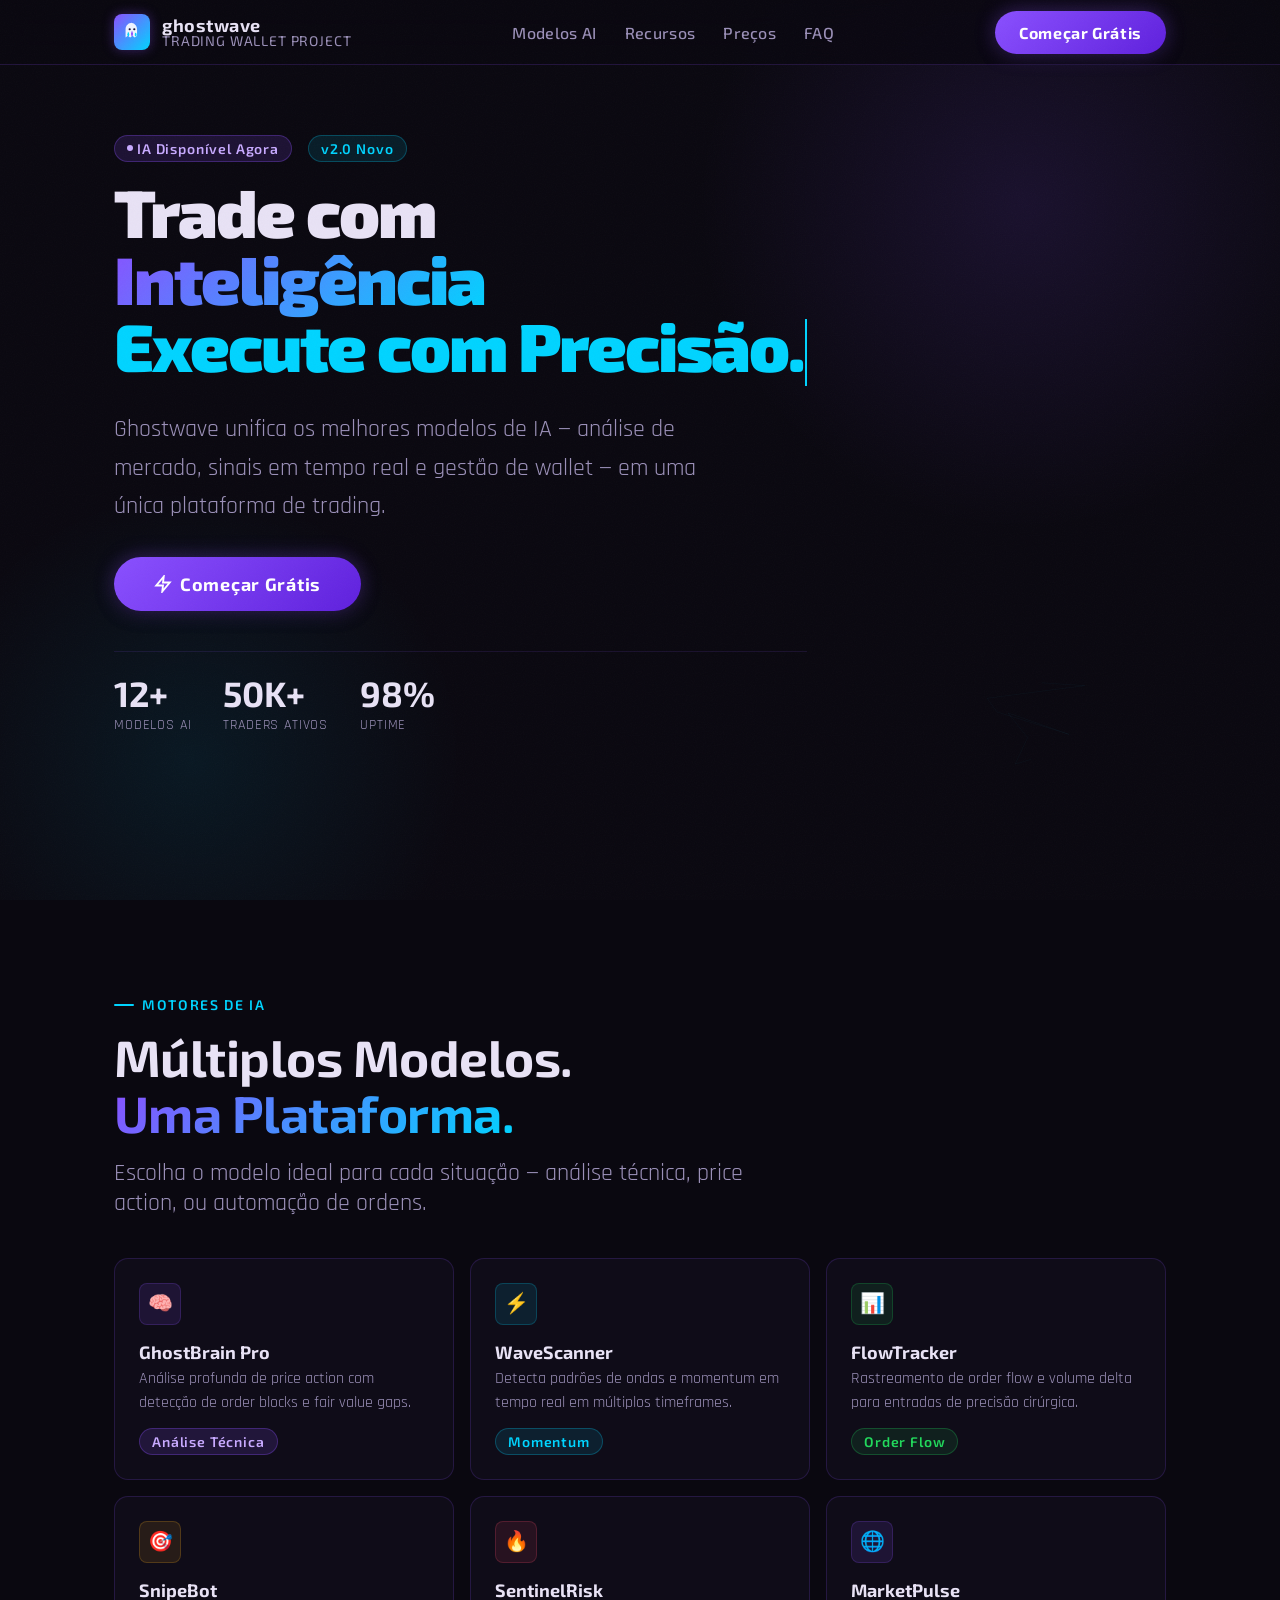
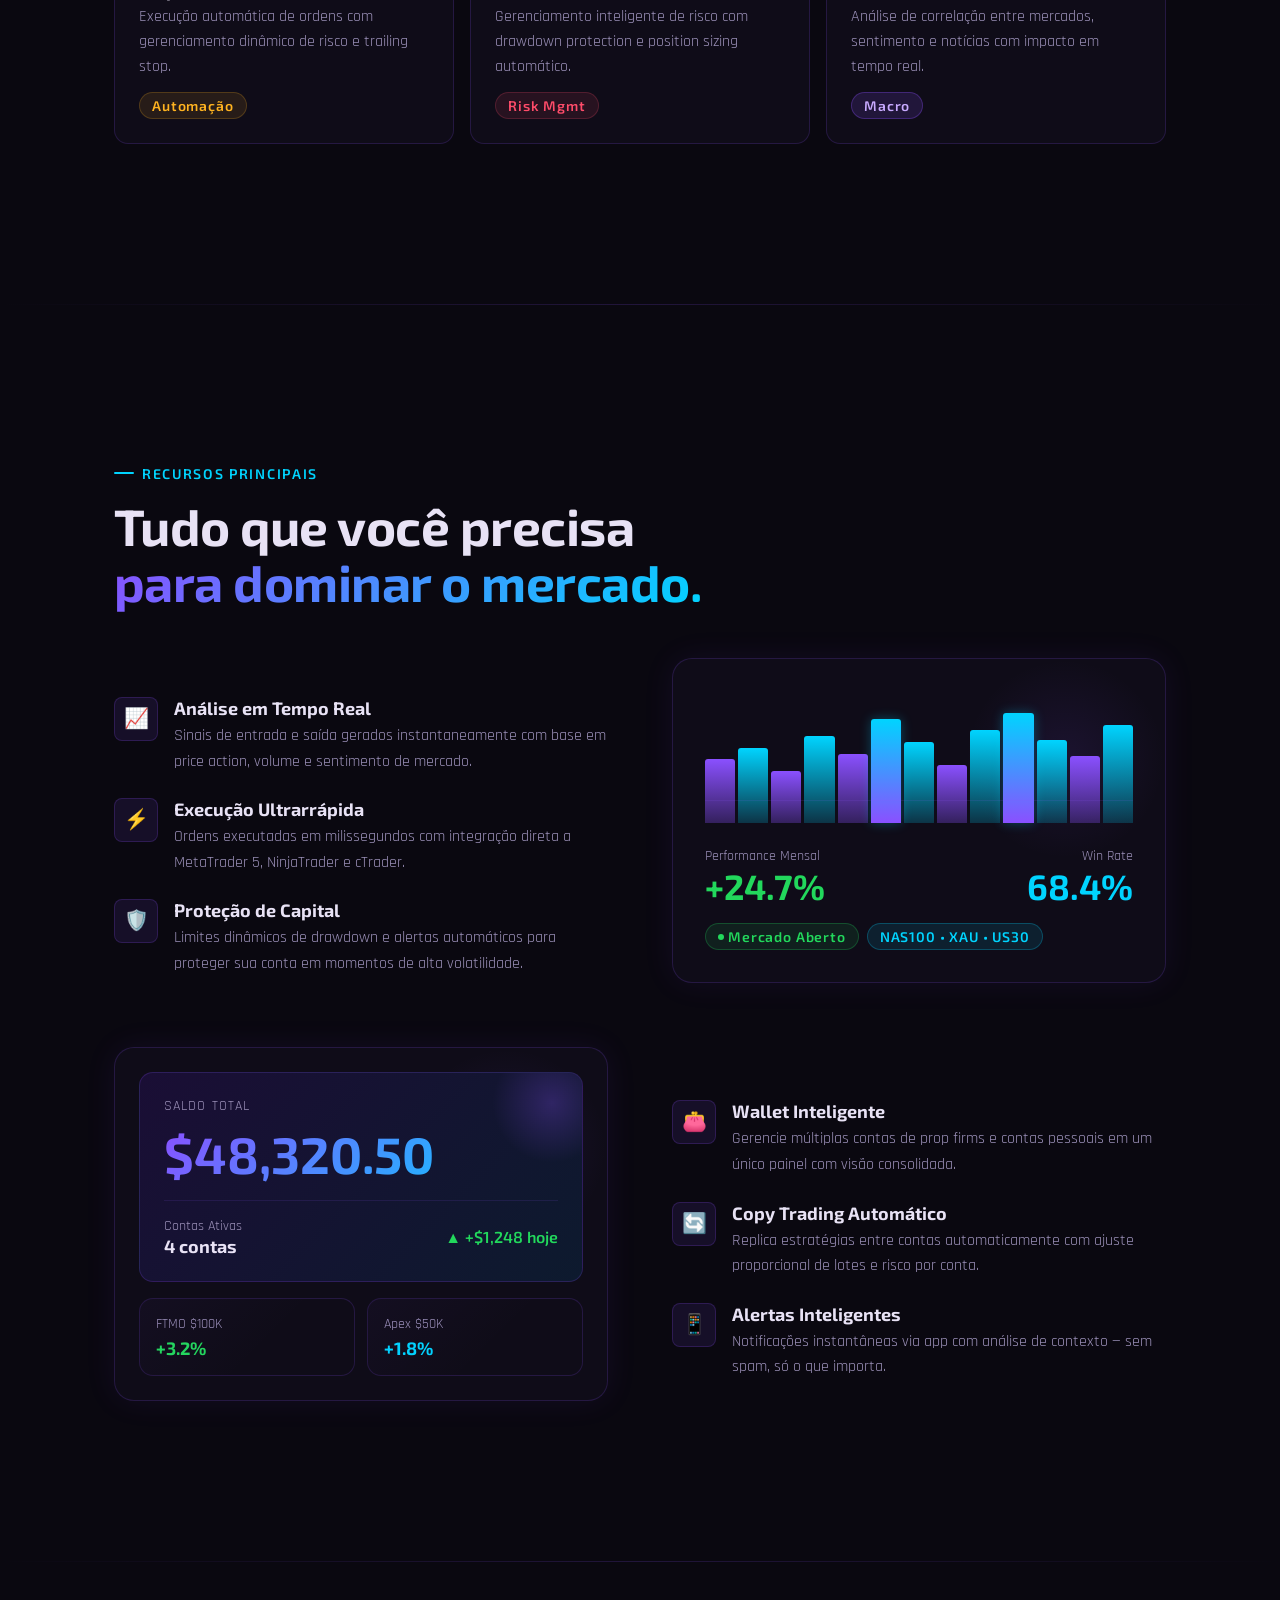
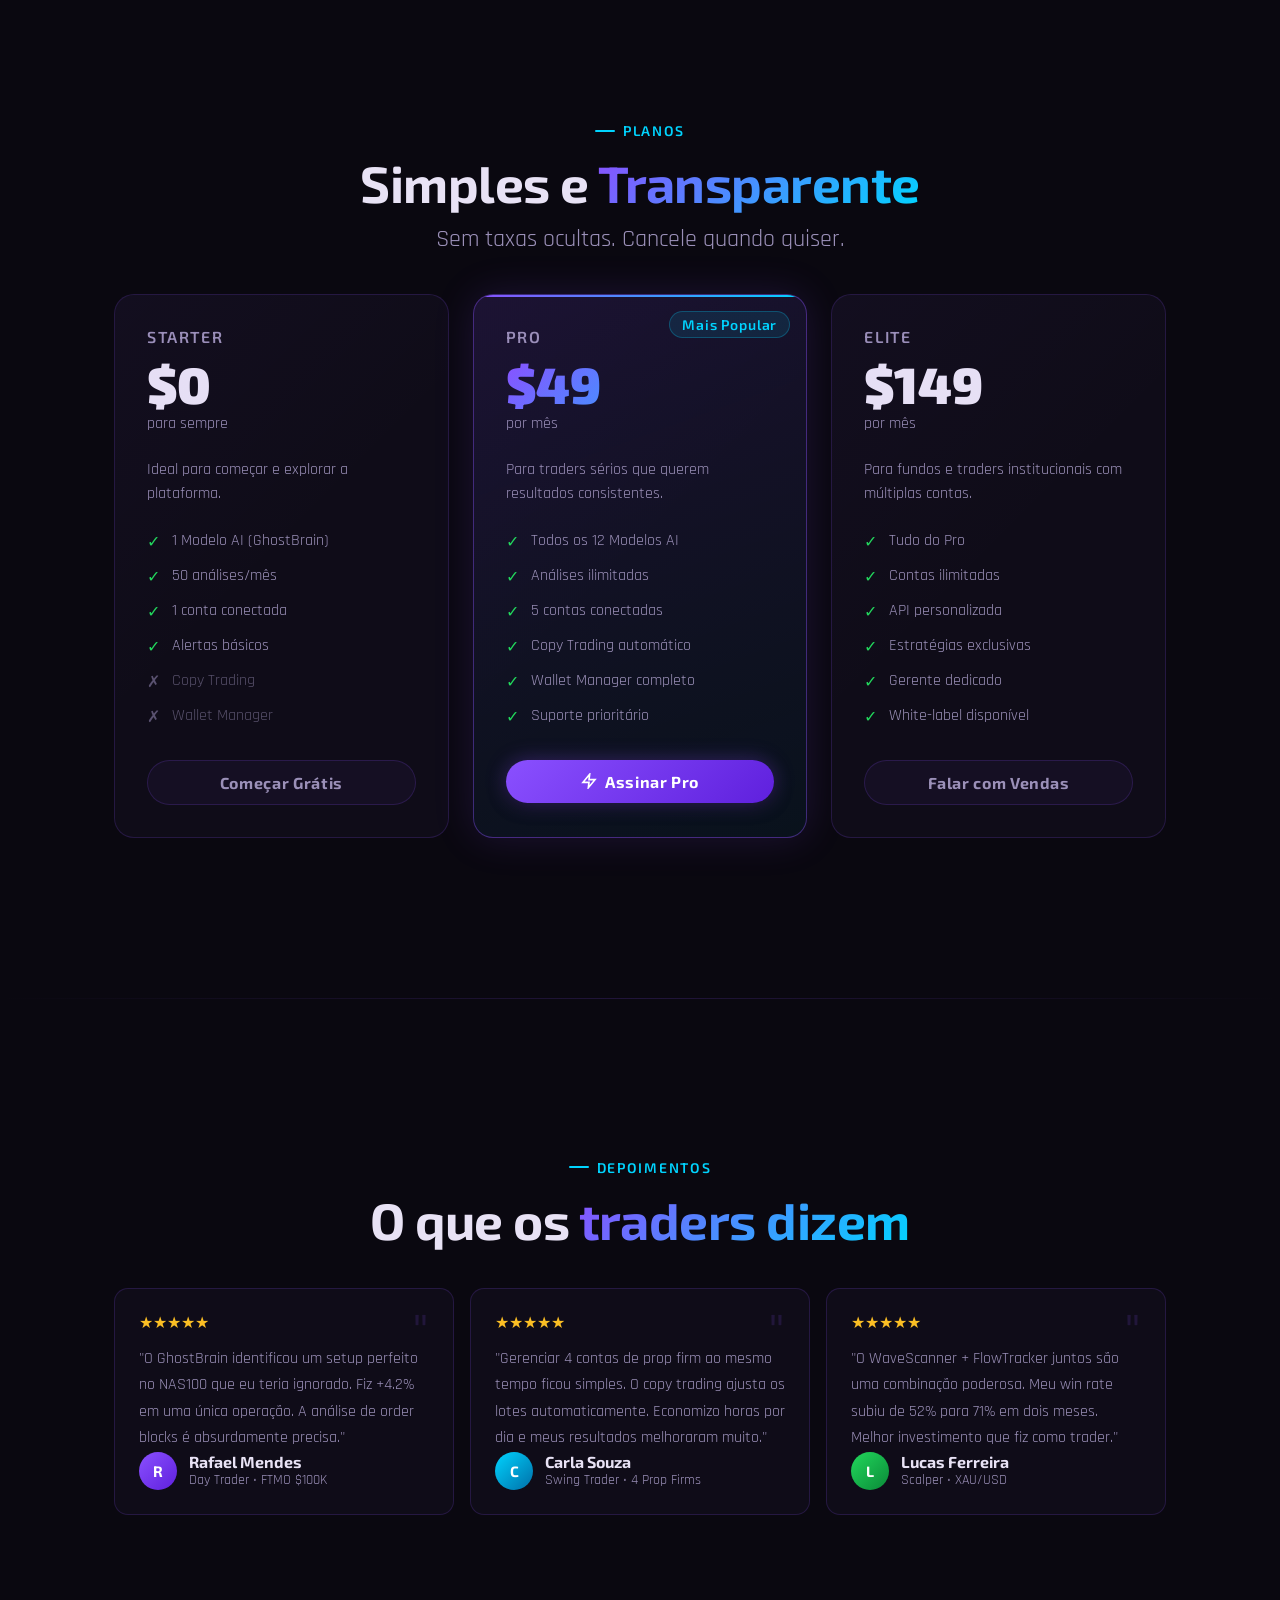
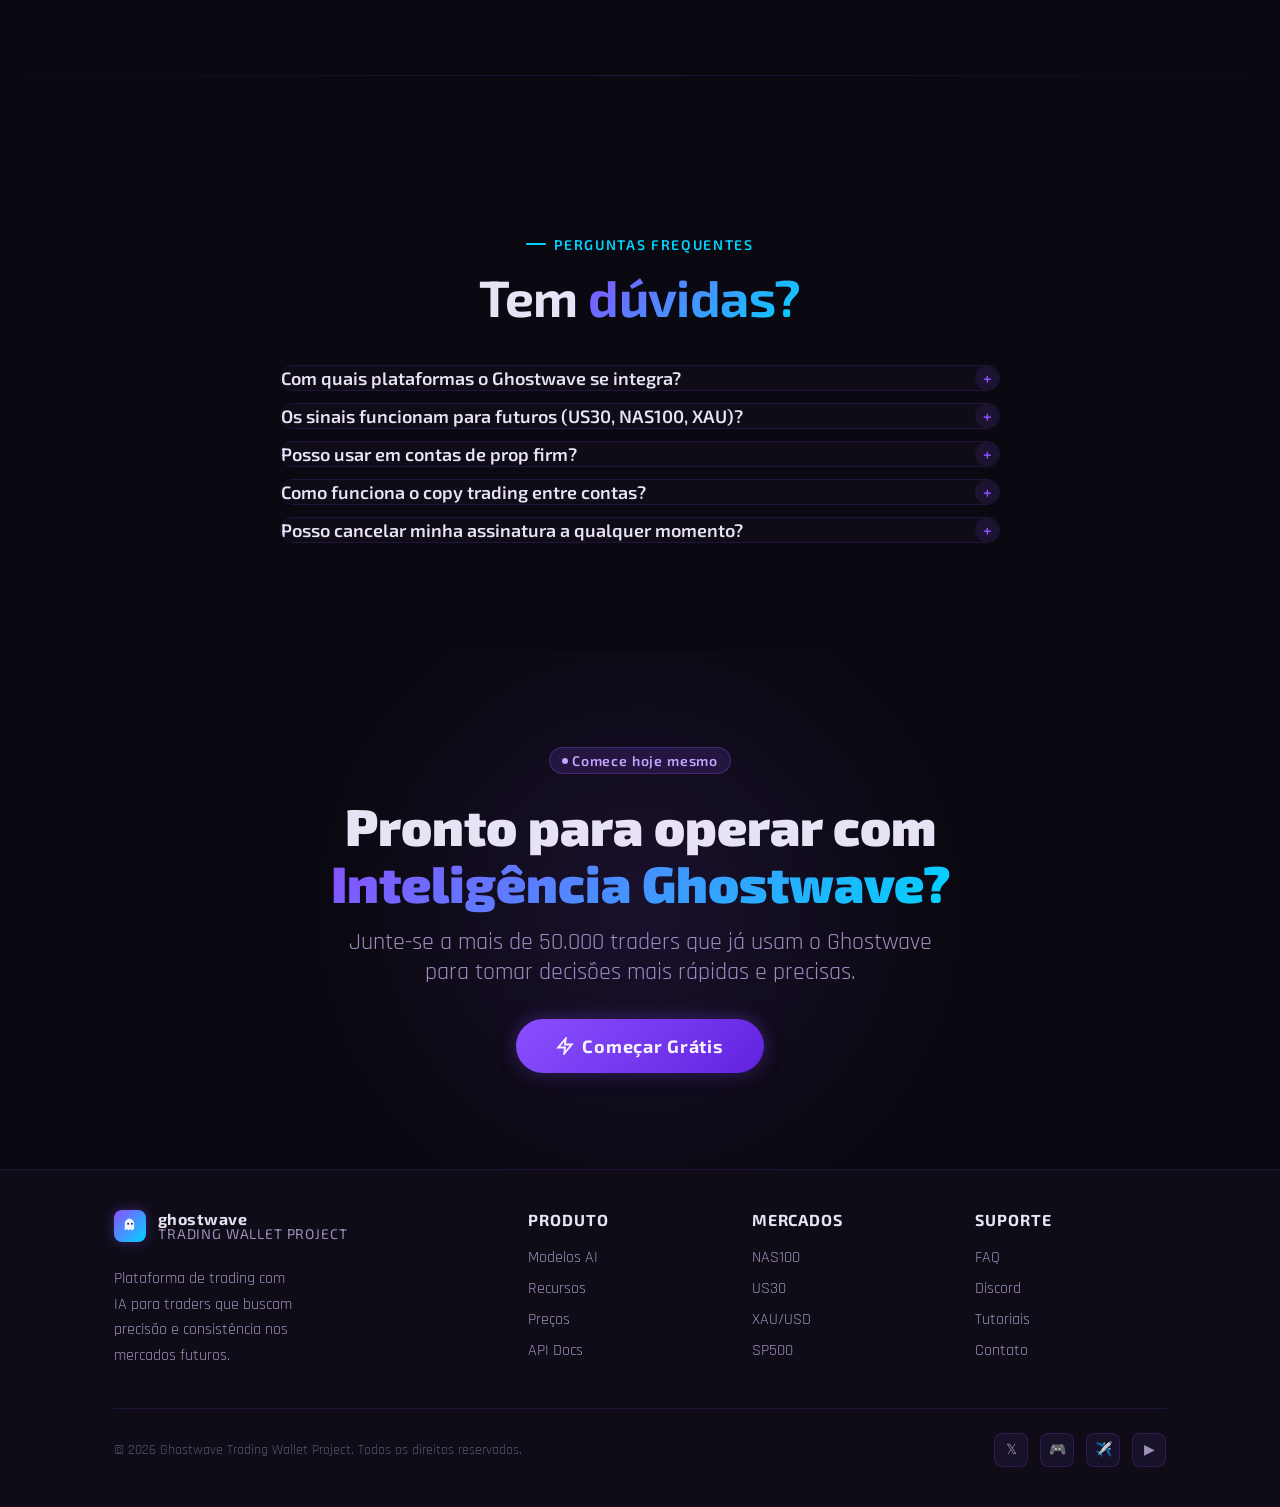
==== commit d4405861: "Update index-pt.html" ====
--- a/index-pt.html
+++ b/index-pt.html
@@ -1810,7 +1810,7 @@
 (function(){
   const el = document.getElementById('hero-typed');
   if (!el) return;
-  const words = ['Inteligentemente.', 'com Precisão.', 'sem Emoção.', 'com IA.'];
+  const words = ['Execute com Precisão.', 'Trade sem Emoção.', 'Trade com GhostWave.'];
   let wIdx = 0, cIdx = 0, deleting = false;
   function type() {
     const word = words[wIdx];
